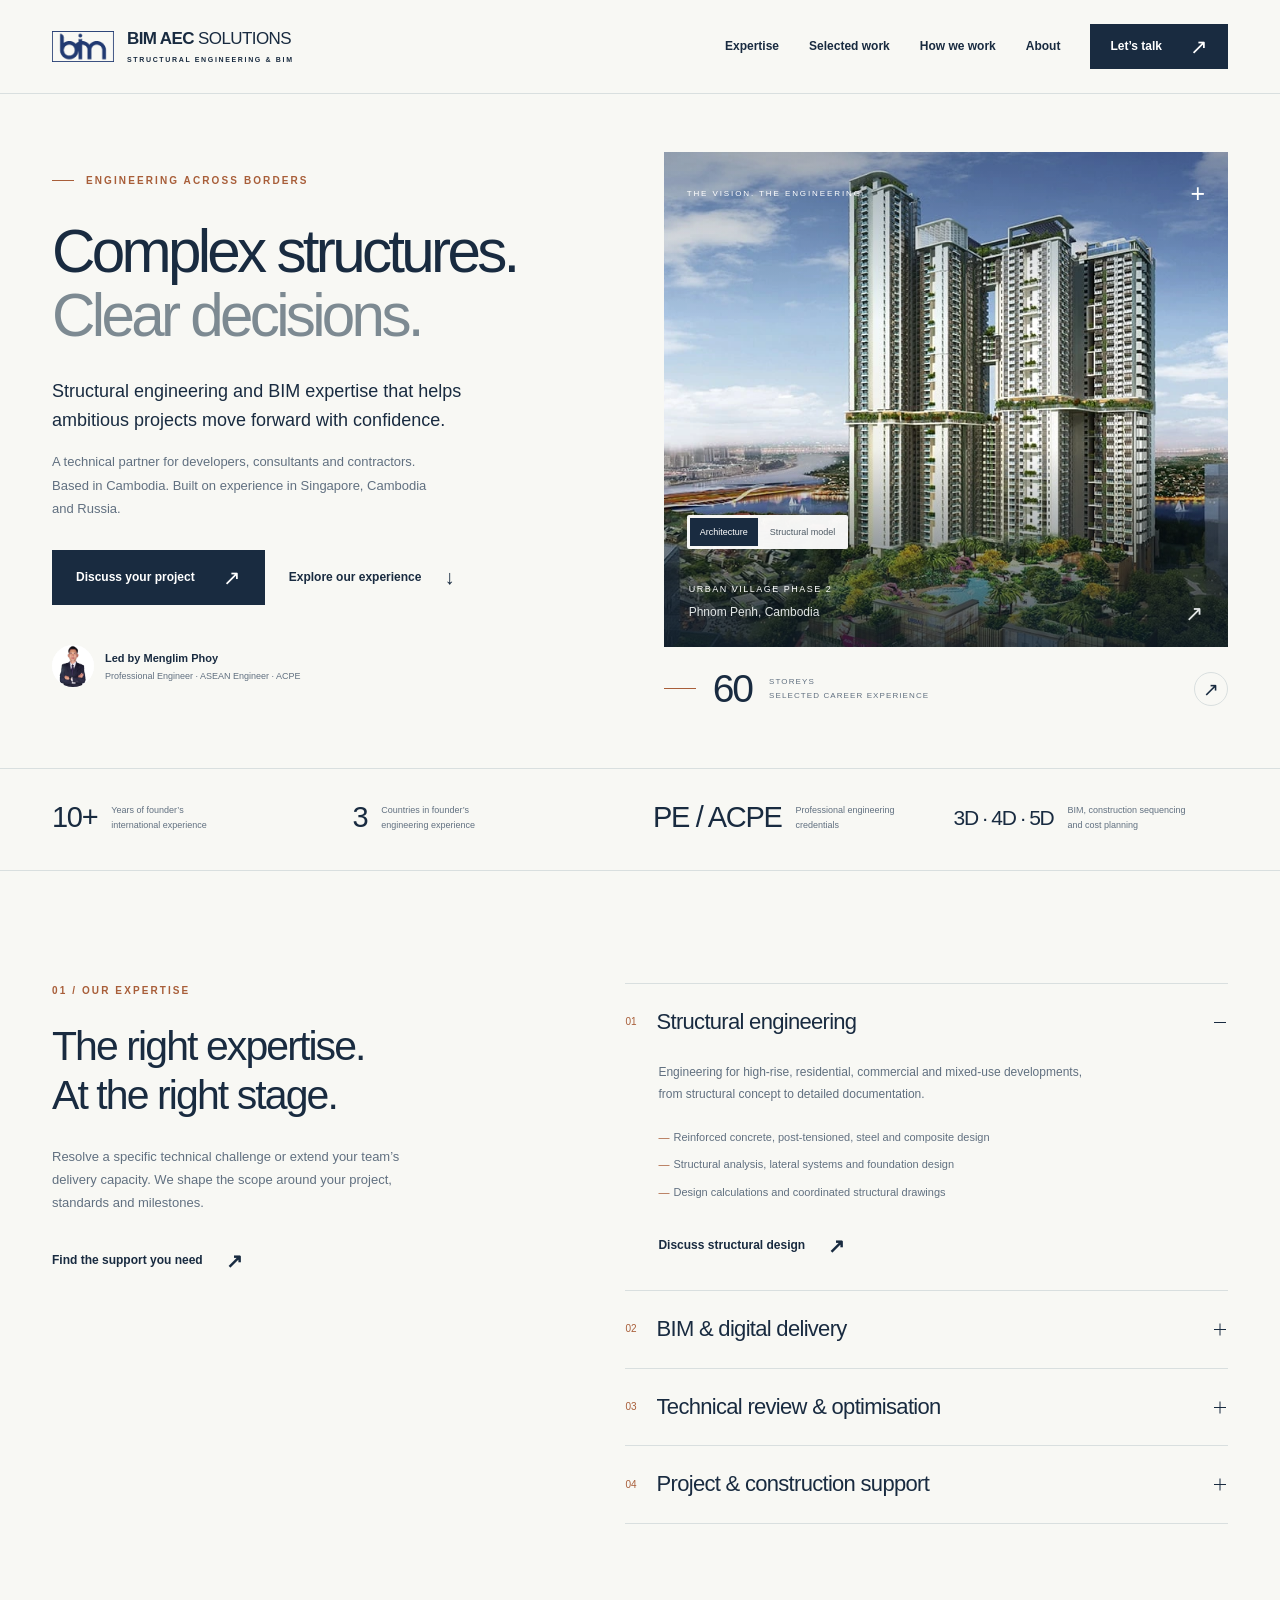
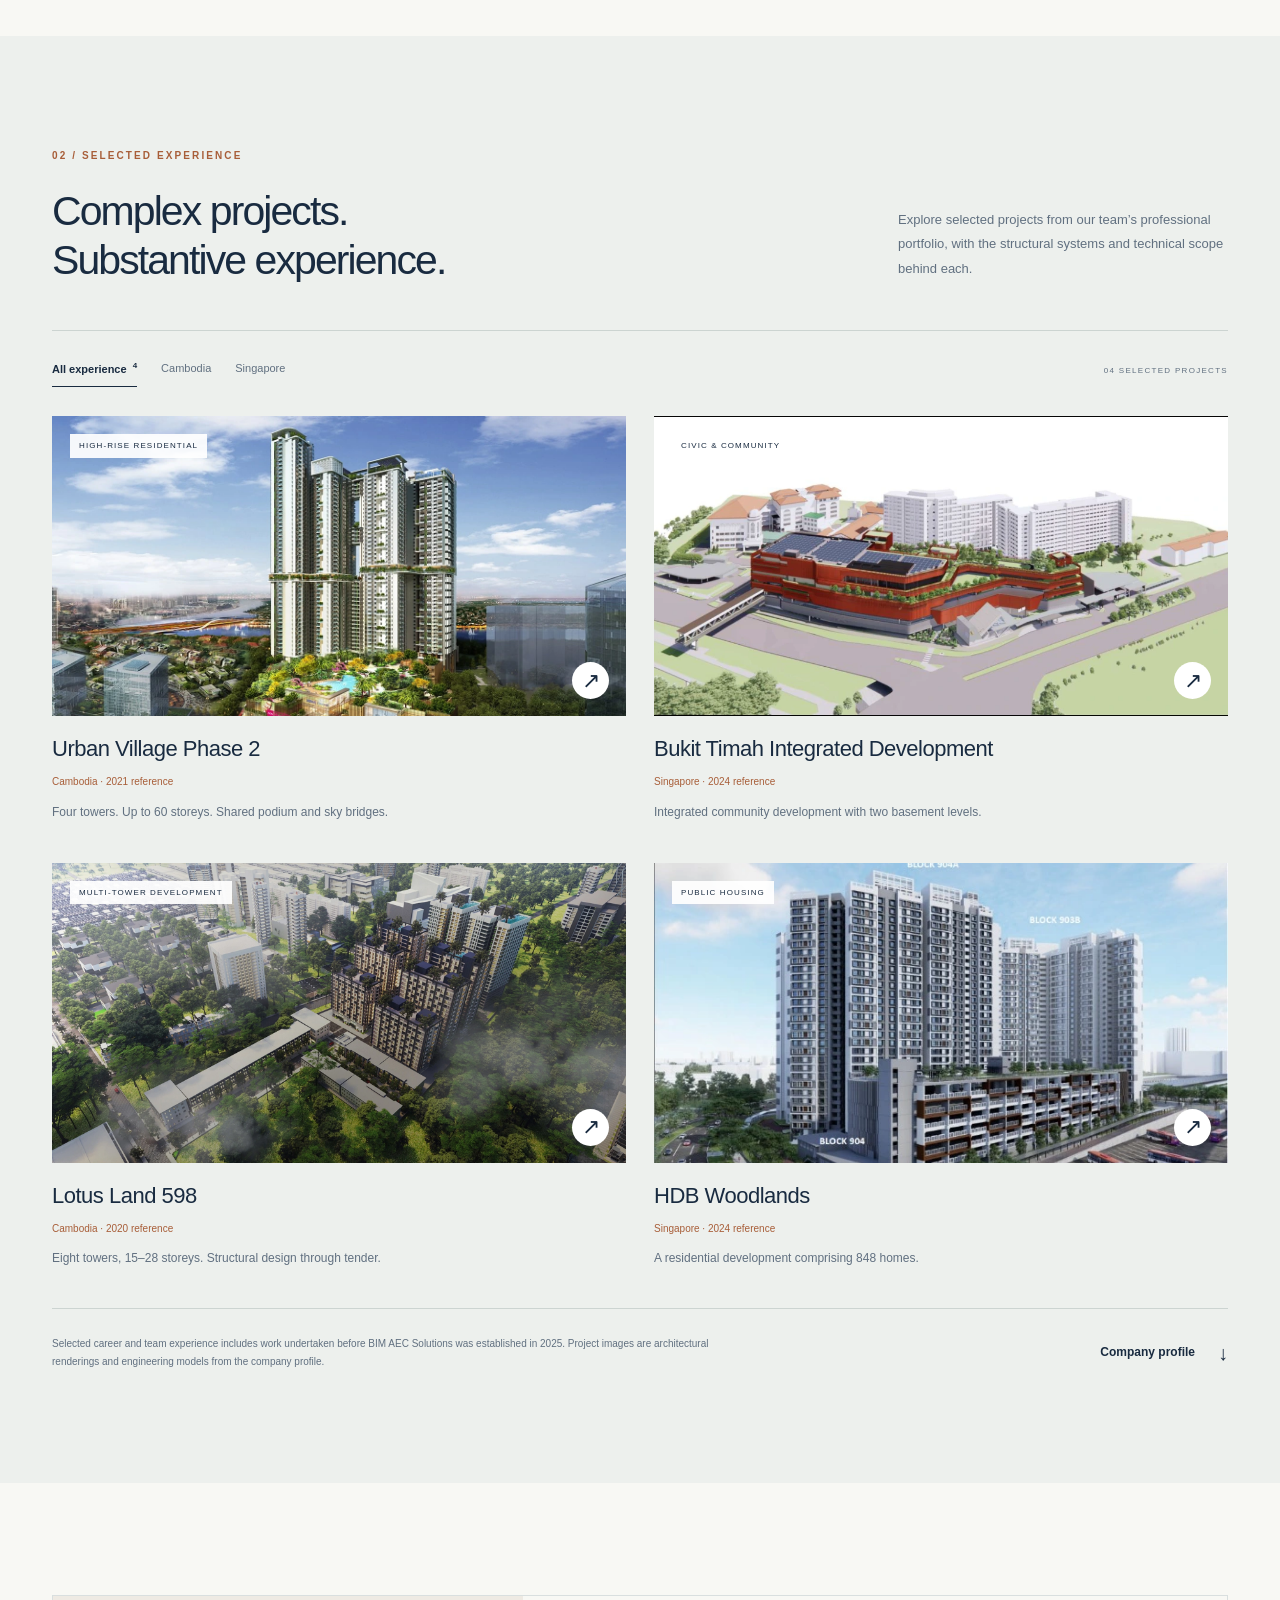
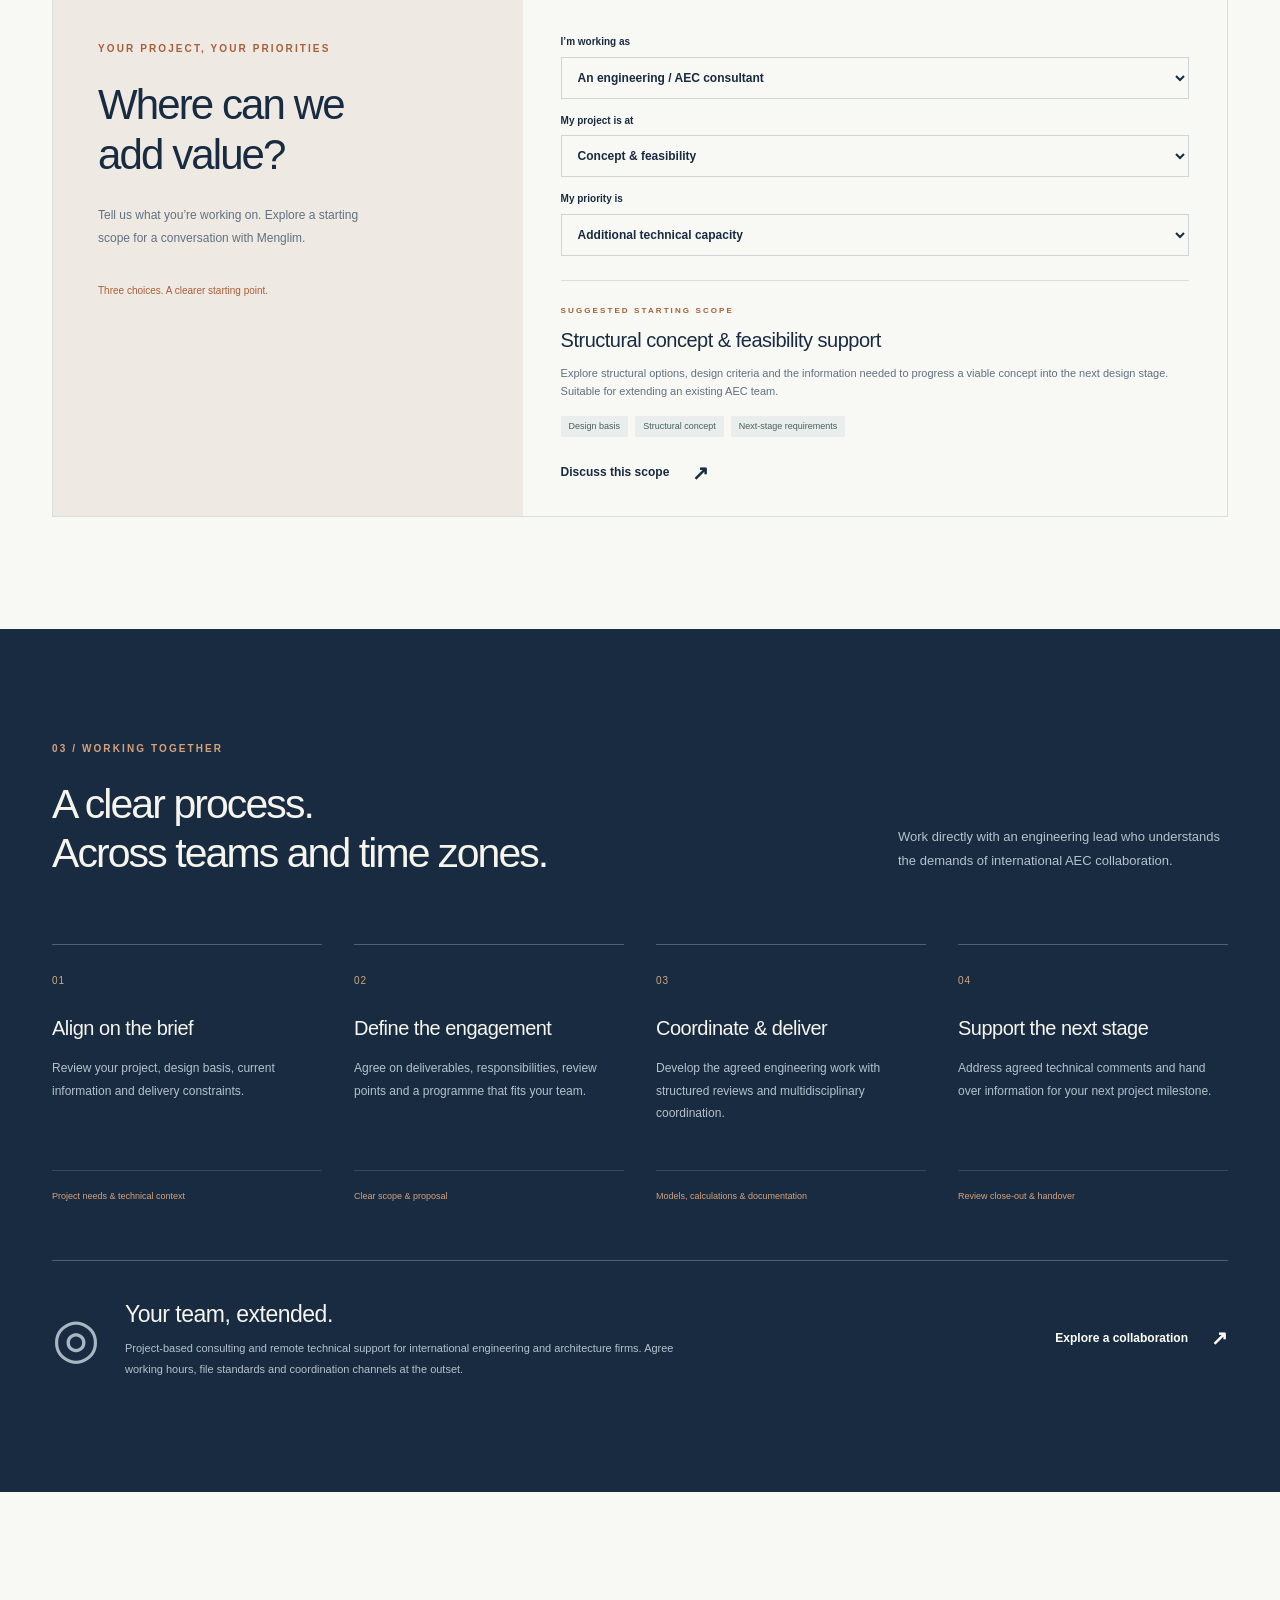
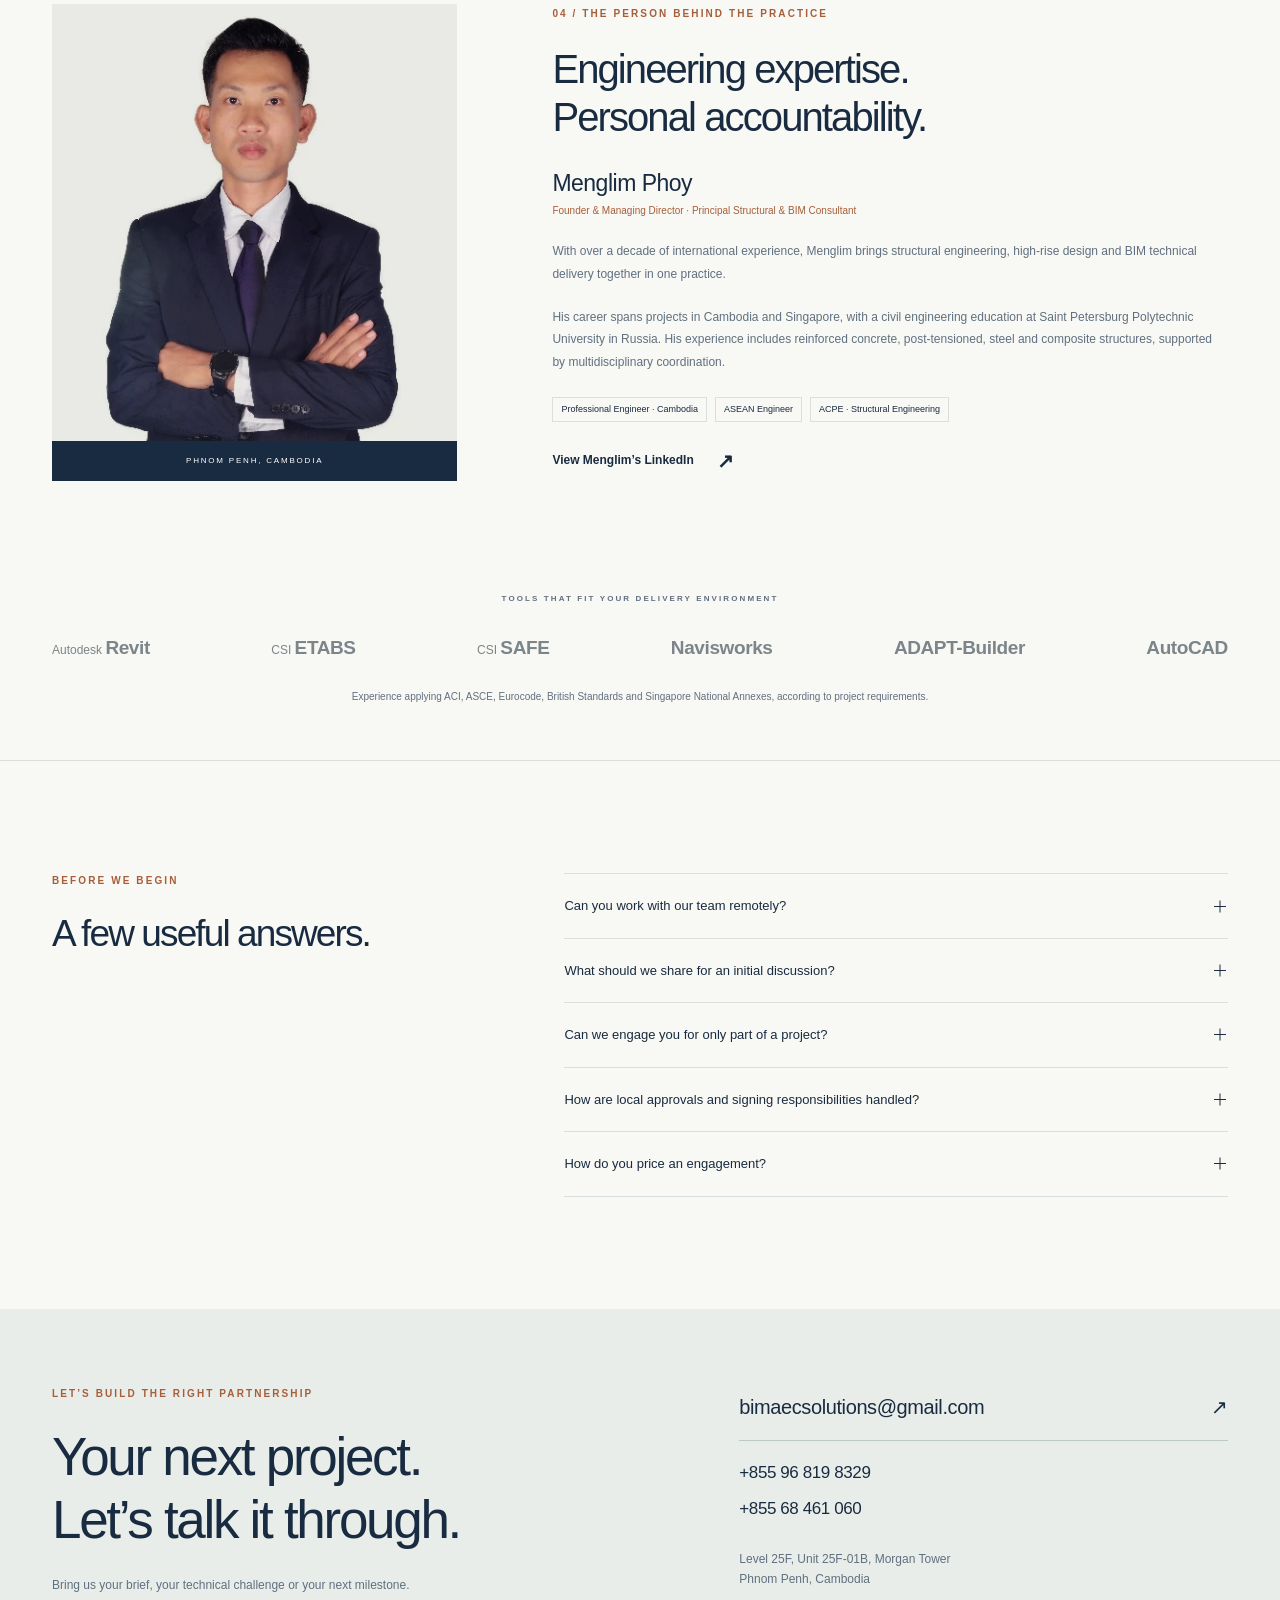
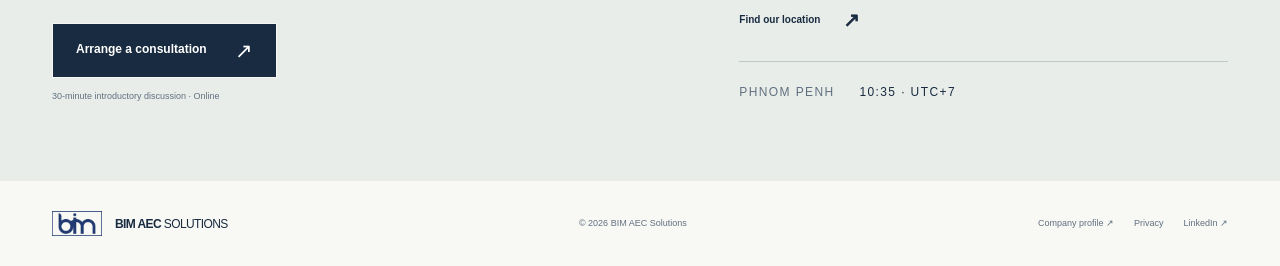
==== index.html @ 4603bad8 "Add files via upload" ====
<!doctype html>
<html lang="en">
<head>
<meta charset="utf-8"><meta name="viewport" content="width=device-width, initial-scale=1">
<title>BIM AEC Solutions | Structural Engineering & BIM Consulting</title>
<meta name="description" content="Structural engineering and BIM consulting led by Menglim Phoy. High-rise design, technical review and remote BIM delivery for developers, AEC consultants and contractors.">
<meta name="theme-color" content="#192b40">
<meta property="og:title" content="BIM AEC Solutions — Engineering confidence, across borders."><meta property="og:description" content="Structural engineering. BIM coordination. A technical partner for your next complex project."><meta property="og:type" content="website">
<meta property="og:image" content="https://bim-aec-solutions.alert-mink-3594.chatgpt.site/assets/urban-village.webp">
<link rel="icon" href="assets/original-logo.png"><link rel="stylesheet" href="styles.css">
<script src="config.js" defer></script><script src="app.js" defer></script>
</head>
<body>
<a class="skip" href="#main">Skip to content</a>
<header class="header">
<a class="brand" href="#" aria-label="BIM AEC Solutions home"><img src="assets/original-logo.png" alt="" width="62" height="31"><span>BIM AEC <b>SOLUTIONS</b><small>STRUCTURAL ENGINEERING & BIM</small></span></a>
<button class="menu-toggle" aria-expanded="false" aria-controls="navigation" aria-label="Open menu"><span></span><span></span></button>
<nav id="navigation" aria-label="Main navigation"><a href="#expertise">Expertise</a><a href="#projects">Selected work</a><a href="#approach">How we work</a><a href="#leadership">About</a><button class="button button-small" data-book>Let’s talk <span>↗</span></button></nav>
</header>
<main id="main">
<section class="hero wrap">
<div class="hero-copy"><p class="eyebrow"><span class="tiny-line"></span> ENGINEERING ACROSS BORDERS</p><h1>Complex structures.<br><em>Clear decisions.</em></h1><p class="hero-intro">Structural engineering and BIM expertise that helps ambitious projects move forward with confidence.</p><p class="hero-description">A technical partner for developers, consultants and contractors. Based in Cambodia. Built on experience in Singapore, Cambodia and Russia.</p><div class="hero-actions"><button class="button" data-book>Discuss your project <span>↗</span></button><a class="text-link" href="#projects">Explore our experience <span>↓</span></a></div><div class="hero-person"><img src="assets/menglim-phoy.webp" alt="Menglim Phoy" width="42" height="42"><div><strong>Led by Menglim Phoy</strong><span>Professional Engineer · ASEAN Engineer · ACPE</span></div></div></div>
<div class="hero-visual"><div class="hero-image-wrap"><img id="hero-image" src="assets/urban-village.webp" alt="Architectural rendering of Urban Village Phase 2 in Phnom Penh" width="1200" height="628" fetchpriority="high"><div class="visual-top"><span class="image-label">THE VISION. THE ENGINEERING.</span><span class="image-cross">+</span></div><div class="view-switch" role="group" aria-label="Explore project views"><button class="active" aria-pressed="true" data-view="architecture">Architecture</button><button aria-pressed="false" data-view="structure">Structural model</button></div><div class="image-caption"><span id="hero-caption">URBAN VILLAGE PHASE 2</span><p id="hero-subcaption">Phnom Penh, Cambodia <span>↗</span></p></div></div><div class="project-measure"><span class="measure-line"></span><strong>60</strong><span>STOREYS<br>SELECTED CAREER EXPERIENCE</span><button class="round-button" data-project="urban" aria-label="Explore Urban Village Phase 2">↗</button></div></div>
</section>
<section class="credentials wrap" aria-label="Experience and credentials"><div><strong>10+</strong><span>Years of founder’s<br>international experience</span></div><div><strong>3</strong><span>Countries in founder’s<br>engineering experience</span></div><div><strong>PE / ACPE</strong><span>Professional engineering<br>credentials</span></div><div><strong>3D · 4D · 5D</strong><span>BIM, construction sequencing<br>and cost planning</span></div></section>
<section class="section wrap expertise" id="expertise"><div class="section-intro"><p class="eyebrow">01 / OUR EXPERTISE</p><h2>The right expertise.<br>At the right stage.</h2><p>Resolve a specific technical challenge or extend your team’s delivery capacity. We shape the scope around your project, standards and milestones.</p><a class="text-link" href="#project-fit">Find the support you need <span>↗</span></a></div><div class="services"><details open><summary><span class="service-number">01</span><h3>Structural engineering</h3><span class="plus"></span></summary><div class="service-content"><p>Engineering for high-rise, residential, commercial and mixed-use developments, from structural concept to detailed documentation.</p><ul><li>Reinforced concrete, post-tensioned, steel and composite design</li><li>Structural analysis, lateral systems and foundation design</li><li>Design calculations and coordinated structural drawings</li></ul><button class="text-link" data-book data-service="Structural engineering">Discuss structural design <span>↗</span></button></div></details><details><summary><span class="service-number">02</span><h3>BIM & digital delivery</h3><span class="plus"></span></summary><div class="service-content"><p>Connect engineering decisions to coordinated models and usable project information.</p><ul><li>Revit modelling and construction documentation</li><li>Multidisciplinary coordination and clash detection</li><li>BIM management, 4D sequencing and 5D cost planning</li></ul><button class="text-link" data-book data-service="BIM & digital delivery">Discuss BIM delivery <span>↗</span></button></div></details><details><summary><span class="service-number">03</span><h3>Technical review & optimisation</h3><span class="plus"></span></summary><div class="service-content"><p>Bring an experienced engineering perspective to design decisions before they become site constraints.</p><ul><li>Structural design verification and technical review</li><li>Constructability assessment and value engineering</li><li>Design coordination and engineering documentation review</li></ul><button class="text-link" data-book data-service="Technical review">Discuss a design review <span>↗</span></button></div></details><details><summary><span class="service-number">04</span><h3>Project & construction support</h3><span class="plus"></span></summary><div class="service-content"><p>Maintain technical continuity as the project moves from design into procurement and construction.</p><ul><li>Technical supervision and method statement review</li><li>Assessment and inspection within an agreed scope</li><li>Cost estimation, budget planning and delivery schedules</li></ul><button class="text-link" data-book data-service="Project & construction support">Discuss project support <span>↗</span></button></div></details></div></section>
<section class="work-section" id="projects"><div class="wrap section"><div class="section-heading"><div><p class="eyebrow">02 / SELECTED EXPERIENCE</p><h2>Complex projects.<br>Substantive experience.</h2></div><p>Explore selected projects from our team’s professional portfolio, with the structural systems and technical scope behind each.</p></div><div class="project-toolbar"><div class="filters" role="group" aria-label="Filter project experience"><button class="active" data-filter="all" aria-pressed="true">All experience <sup>4</sup></button><button data-filter="Cambodia" aria-pressed="false">Cambodia</button><button data-filter="Singapore" aria-pressed="false">Singapore</button></div><span id="project-count" aria-live="polite">04 SELECTED PROJECTS</span></div><div class="project-grid">
<button class="project-card" data-country="Cambodia" data-project="urban"><div class="project-img"><img src="assets/urban-village.webp" alt="Urban Village towers linked by sky bridges" width="1200" height="628" loading="lazy"><span class="project-tag">HIGH-RISE RESIDENTIAL</span><span class="project-arrow">↗</span></div><div class="project-card-info"><h3>Urban Village Phase 2</h3><span>Cambodia · 2021 reference</span><p>Four towers. Up to 60 storeys. Shared podium and sky bridges.</p></div></button>
<button class="project-card" data-country="Singapore" data-project="bukit"><div class="project-img"><img src="assets/bukit-timah.webp" alt="Architectural model of Bukit Timah Integrated Development" width="1066" height="506" loading="lazy"><span class="project-tag">CIVIC & COMMUNITY</span><span class="project-arrow">↗</span></div><div class="project-card-info"><h3>Bukit Timah Integrated Development</h3><span>Singapore · 2024 reference</span><p>Integrated community development with two basement levels.</p></div></button>
<button class="project-card" data-country="Cambodia" data-project="lotus"><div class="project-img"><img src="assets/lotus-land.webp" alt="Aerial architectural rendering of Lotus Land 598" width="1800" height="992" loading="lazy"><span class="project-tag">MULTI-TOWER DEVELOPMENT</span><span class="project-arrow">↗</span></div><div class="project-card-info"><h3>Lotus Land 598</h3><span>Cambodia · 2020 reference</span><p>Eight towers, 15–28 storeys. Structural design through tender.</p></div></button>
<button class="project-card" data-country="Singapore" data-project="woodlands"><div class="project-img"><img src="assets/woodlands.webp" alt="Architectural rendering of the HDB Woodlands housing development" width="628" height="500" loading="lazy"><span class="project-tag">PUBLIC HOUSING</span><span class="project-arrow">↗</span></div><div class="project-card-info"><h3>HDB Woodlands</h3><span>Singapore · 2024 reference</span><p>A residential development comprising 848 homes.</p></div></button></div><div class="portfolio-footnote"><p>Selected career and team experience includes work undertaken before BIM AEC Solutions was established in 2025. Project images are architectural renderings and engineering models from the company profile.</p><a href="assets/bim-aec-company-profile.pdf" class="text-link" download>Company profile <span>↓</span></a></div></div></section>
<section id="project-fit" class="section wrap"><div class="fit-panel"><div class="fit-copy"><p class="eyebrow">YOUR PROJECT, YOUR PRIORITIES</p><h2>Where can we <br>add value?</h2><p>Tell us what you’re working on. Explore a starting scope for a conversation with Menglim.</p><span class="fit-note">Three choices. A clearer starting point.</span></div><div class="fit-form"><div class="fit-fields"><label>I’m working as<select id="fit-role"><option value="consultant">An engineering / AEC consultant</option value="developer">A developer / project owner</option><option value="contractor">A contractor</option></select></label><label>My project is at<select id="fit-stage"><option value="concept">Concept & feasibility</option><option value="design">Detailed design</option><option value="construction">Construction</option></select></label><label>My priority is<select id="fit-need"><option value="capacity">Additional technical capacity</option><option value="coordination">Better design coordination</option><option value="review">Independent technical review</option></select></label></div><div class="fit-result" aria-live="polite"><p class="eyebrow">SUGGESTED STARTING SCOPE</p><h3 id="fit-title">Structural design support</h3><p id="fit-text"></p><div id="fit-deliverables"></div><button class="text-link" id="discuss-fit">Discuss this scope <span>↗</span></button></div></div></div></section>
<section id="approach" class="approach-section"><div class="wrap section"><div class="section-heading"><div><p class="eyebrow">03 / WORKING TOGETHER</p><h2>A clear process.<br>Across teams and time zones.</h2></div><p>Work directly with an engineering lead who understands the demands of international AEC collaboration.</p></div><div class="process-grid"><article><span>01</span><h3>Align on the brief</h3><p>Review your project, design basis, current information and delivery constraints.</p><small>Project needs & technical context</small></article><article><span>02</span><h3>Define the engagement</h3><p>Agree on deliverables, responsibilities, review points and a programme that fits your team.</p><small>Clear scope & proposal</small></article><article><span>03</span><h3>Coordinate & deliver</h3><p>Develop the agreed engineering work with structured reviews and multidisciplinary coordination.</p><small>Models, calculations & documentation</small></article><article><span>04</span><h3>Support the next stage</h3><p>Address agreed technical comments and hand over information for your next project milestone.</p><small>Review close-out & handover</small></article></div><div class="international-note"><span class="globe-symbol" aria-hidden="true">◎</span><div><h3>Your team, extended.</h3><p>Project-based consulting and remote technical support for international engineering and architecture firms. Agree working hours, file standards and coordination channels at the outset.</p></div><button class="text-link" data-book>Explore a collaboration <span>↗</span></button></div></div></section>
<section id="leadership" class="section wrap leadership"><div class="portrait"><img src="assets/menglim-phoy.webp" alt="Menglim Phoy, Founder and Managing Director of BIM AEC Solutions" width="496" height="497" loading="lazy"><span>PHNOM PENH, CAMBODIA</span></div><div class="leadership-copy"><p class="eyebrow">04 / THE PERSON BEHIND THE PRACTICE</p><h2>Engineering expertise.<br>Personal accountability.</h2><h3>Menglim Phoy</h3><p class="role-title">Founder & Managing Director · Principal Structural & BIM Consultant</p><p>With over a decade of international experience, Menglim brings structural engineering, high-rise design and BIM technical delivery together in one practice.</p><p>His career spans projects in Cambodia and Singapore, with a civil engineering education at Saint Petersburg Polytechnic University in Russia. His experience includes reinforced concrete, post-tensioned, steel and composite structures, supported by multidisciplinary coordination.</p><div class="professional-credentials"><span>Professional Engineer · Cambodia</span><span>ASEAN Engineer</span><span>ACPE · Structural Engineering</span></div><a class="text-link" href="https://www.linkedin.com/in/pmenglim/" target="_blank" rel="noopener noreferrer">View Menglim’s LinkedIn <span>↗</span></a></div></section>
<section class="tools-strip wrap"><p class="eyebrow">TOOLS THAT FIT YOUR DELIVERY ENVIRONMENT</p><div><span>Autodesk <b>Revit</b></span><span>CSI <b>ETABS</b></span><span>CSI <b>SAFE</b></span><span><b>Navisworks</b></span><span><b>ADAPT-Builder</b></span><span><b>AutoCAD</b></span></div><p>Experience applying ACI, ASCE, Eurocode, British Standards and Singapore National Annexes, according to project requirements.</p></section>
<section class="section wrap faq-section"><div><p class="eyebrow">BEFORE WE BEGIN</p><h2>A few useful answers.</h2></div><div class="faq"><details><summary>Can you work with our team remotely?<span class="plus"></span></summary><p>Yes. Remote technical support and project-based engineering collaboration are part of Menglim’s service offering. We agree coordination hours, communication channels, file formats and review responsibilities for each engagement.</p></details><details><summary>What should we share for an initial discussion?<span class="plus"></span></summary><p>A short project description, location, current stage, required services and target milestones are a useful start. Existing drawings, models and design criteria can follow through an agreed channel. Please arrange confidentiality requirements before sharing sensitive files.</p></details><details><summary>Can we engage you for only part of a project?<span class="plus"></span></summary><p>Yes. The discussion can focus on a defined package such as structural analysis, BIM production, design coordination or a technical review. The proposal will set out the agreed scope and deliverables.</p></details><details><summary>How are local approvals and signing responsibilities handled?<span class="plus"></span></summary><p>Professional credentials and experience are described in the company profile. For each project, the engagement must identify the applicable jurisdiction, approving authorities, local engineer of record and any signing or submission responsibilities.</p></details><details><summary>How do you price an engagement?<span class="plus"></span></summary><p>A proposal follows a review of scope, available information, project complexity, deliverables and programme. Use the consultation form to outline your requirements so the first discussion can focus on fit.</p></details></div></section>
<section class="contact-section" id="contact"><div class="wrap contact-inner"><div><p class="eyebrow">LET’S BUILD THE RIGHT PARTNERSHIP</p><h2>Your next project.<br>Let’s talk it through.</h2><p>Bring us your brief, your technical challenge or your next milestone.</p><button class="button button-light" data-book>Arrange a consultation <span>↗</span></button><span class="contact-small">30-minute introductory discussion · Online</span></div><div class="contact-details"><a href="mailto:bimaecsolutions@gmail.com">bimaecsolutions@gmail.com <span>↗</span></a><a href="tel:+855968198329">+855 96 819 8329</a><a href="tel:+85568461060">+855 68 461 060</a><p>Level 25F, Unit 25F-01B, Morgan Tower<br>Phnom Penh, Cambodia</p><a class="text-link" href="https://www.google.com/maps/search/?api=1&query=Morgan+Tower+Phnom+Penh+Cambodia" target="_blank" rel="noopener noreferrer">Find our location <span>↗</span></a><p class="local-time">PHNOM PENH <span id="local-clock"></span></p></div></div></section>
</main>
<footer class="wrap footer"><a class="brand" href="#"><img src="assets/original-logo.png" alt="" width="50" height="25"><span>BIM AEC <b>SOLUTIONS</b></span></a><span>© <span id="year">2026</span> BIM AEC Solutions</span><div><a href="assets/bim-aec-company-profile.pdf" target="_blank" rel="noopener">Company profile ↗</a><button class="plain-button" id="privacy-open">Privacy</button><a href="https://www.linkedin.com/in/pmenglim/" target="_blank" rel="noopener noreferrer">LinkedIn ↗</a></div></footer>
<dialog id="project-dialog" class="project-dialog"><button class="dialog-close" aria-label="Close project details">×</button><div id="project-content"></div></dialog>
<dialog id="booking-dialog" class="booking-dialog" aria-label="Request a consultation"><button class="dialog-close" aria-label="Close consultation form">×</button><div class="booking-layout"><aside><p class="eyebrow">START A CONVERSATION</p><img src="assets/menglim-phoy.webp" alt="Menglim Phoy" width="72" height="72"><h2>Let’s explore <br>your project.</h2><p>Menglim Phoy<br><span>Principal Structural & BIM Consultant</span></p><ul><li>30-minute introductory discussion</li><li>Online meeting</li><li>Project scope and next steps</li></ul><p class="booking-note">Choose a preferred time. Menglim will confirm availability and meeting details by email.</p><a href="mailto:bimaecsolutions@gmail.com">Prefer email? Get in touch ↗</a></aside><div class="booking-main"><h3>Request a consultation</h3><p class="muted">Tell us a little about your project.</p><form id="consultation-form"><div class="form-row"><label>Your name<input name="name" autocomplete="name" required maxlength="100" placeholder="Full name"></label><label>Work email<input name="email" type="email" autocomplete="email" required maxlength="150" placeholder="you@company.com"></label></div><label>Company<input name="company" autocomplete="organization" required maxlength="150" placeholder="Company or organisation"></label><label>What would you like to discuss?<textarea name="brief" id="booking-brief" required maxlength="1200" rows="3" placeholder="Project location, stage, support needed and target timeline"></textarea></label><div class="form-row"><label>Preferred date<input name="date" id="meeting-date" type="date" required></label><label>Preferred time<input name="time" id="meeting-time" type="time" value="10:00" required></label></div><p class="time-zone" id="time-zone"></p><p class="cambodia-time" id="cambodia-time" aria-live="polite"></p><div class="booking-actions"><button class="button" type="submit">Prepare email request <span>↗</span></button><button type="button" id="google-calendar" class="calendar-button">Open Google Calendar draft ↗</button><button type="button" id="download-calendar" class="calendar-button">Download calendar draft (.ics) ↓</button></div><p class="form-disclosure">Email opens a draft in your email app for you to send. Calendar links create a tentative draft in your own calendar. Neither confirms a booking.</p><p id="form-status" role="status"></p></form></div></div></dialog>
<dialog id="privacy-dialog" class="privacy-dialog" aria-label="Privacy information"><button class="dialog-close" aria-label="Close privacy details">×</button><p class="eyebrow">PRIVACY</p><h2>Your enquiry</h2><p>This website’s consultation form prepares an email or calendar draft on your device. It does not submit your form details to a website database.</p><p>When you choose to send an email, your message is handled by your email provider and the recipient. Opening a Google Calendar draft sends the event information to Google. Company documents and external links open only when you select them.</p><p>The website does not set analytics or advertising cookies. The hosting provider may process standard technical logs. For questions, contact <a href="mailto:bimaecsolutions@gmail.com">bimaecsolutions@gmail.com</a>.</p></dialog>
<noscript><div class="noscript">To arrange a consultation, email <a href="mailto:bimaecsolutions@gmail.com">bimaecsolutions@gmail.com</a> or call +855 96 819 8329.</div></noscript>
</body></html>
---- styles.css ----
@font-face {
  font-family: 'DM Sans';
  font-style: normal;
  font-weight: 400;
  font-display: swap;
  src: url(assets/fonts/font-1.ttf) format('truetype');
}
@font-face {
  font-family: 'DM Sans';
  font-style: normal;
  font-weight: 500;
  font-display: swap;
  src: url(assets/fonts/font-2.ttf) format('truetype');
}
@font-face {
  font-family: 'DM Sans';
  font-style: normal;
  font-weight: 600;
  font-display: swap;
  src: url(assets/fonts/font-3.ttf) format('truetype');
}
@font-face {
  font-family: 'DM Sans';
  font-style: normal;
  font-weight: 700;
  font-display: swap;
  src: url(assets/fonts/font-4.ttf) format('truetype');
}
@font-face {
  font-family: 'Manrope';
  font-style: normal;
  font-weight: 400;
  font-display: swap;
  src: url(assets/fonts/font-5.ttf) format('truetype');
}
@font-face {
  font-family: 'Manrope';
  font-style: normal;
  font-weight: 500;
  font-display: swap;
  src: url(assets/fonts/font-6.ttf) format('truetype');
}
@font-face {
  font-family: 'Manrope';
  font-style: normal;
  font-weight: 600;
  font-display: swap;
  src: url(assets/fonts/font-7.ttf) format('truetype');
}
@font-face {
  font-family: 'Manrope';
  font-style: normal;
  font-weight: 700;
  font-display: swap;
  src: url(assets/fonts/font-8.ttf) format('truetype');
}
@font-face {
  font-family: 'Manrope';
  font-style: normal;
  font-weight: 800;
  font-display: swap;
  src: url(assets/fonts/font-9.ttf) format('truetype');
}
:root{--ink:#192b40;--muted:#617080;--paper:#f8f8f4;--line:#d9dfdf;--accent:#a85e39;--white:#fff;--blue:#233f67;--font:'DM Sans',Arial,sans-serif;--display:'Manrope',Arial,sans-serif}*{box-sizing:border-box}html{scroll-behavior:smooth;scroll-padding-top:100px}body{margin:0;color:var(--ink);background:var(--paper);font-family:var(--font);font-size:15px;line-height:1.65}button,input,select,textarea{font:inherit}a{color:inherit;text-decoration:none}button{cursor:pointer}button,a,input,select,textarea,summary{-webkit-tap-highlight-color:transparent}button:focus-visible,a:focus-visible,summary:focus-visible{outline:3px solid #b6754f;outline-offset:5px}input:focus,textarea:focus,select:focus{outline:2px solid var(--blue);outline-offset:2px}img{display:block;max-width:100%;object-fit:cover}h1,h2,h3,p{margin:0}h1,h2,h3{font-family:var(--display);font-weight:500}h2{font-size:clamp(32px,3.2vw,47px);line-height:1.2;letter-spacing:-1.9px}h3{font-size:22px;line-height:1.4;letter-spacing:-.5px}p{color:var(--muted)}.wrap{max-width:1352px;margin:auto;padding-left:52px;padding-right:52px}.section{padding-top:112px;padding-bottom:112px}.eyebrow{font-size:10px;letter-spacing:2.1px;font-weight:650;color:var(--accent);margin-bottom:24px;line-height:1.5}.header{height:94px;max-width:1440px;padding:0 52px;margin:auto;display:flex;align-items:center;justify-content:space-between;border-bottom:1px solid var(--line);position:relative;z-index:20;background:var(--paper)}.brand{display:flex;align-items:center;gap:13px;line-height:1.2;white-space:nowrap}.brand img{object-fit:contain}.brand>span{font-family:var(--display);font-size:17px;font-weight:800;letter-spacing:-.6px}.brand b{font-weight:500}.brand small{display:block;font-family:var(--font);font-size:7px;letter-spacing:1.65px;font-weight:600;margin-top:7px}.header nav{display:flex;align-items:center;gap:30px;font-size:12px;font-weight:550}.header nav>a{position:relative}.header nav>a:after{content:'';position:absolute;left:0;bottom:-6px;width:0;height:1px;background:var(--accent);transition:width .2s}.header nav>a:hover:after{width:100%}.button{display:inline-flex;justify-content:space-between;align-items:center;gap:28px;border:1px solid var(--ink);background:var(--ink);color:white;padding:16px 23px;font-size:12px;font-weight:550;min-height:53px;transition:background .2s,transform .2s}.button:hover{background:#2d4a69;transform:translateY(-2px)}.button span{font-size:21px;font-weight:400;line-height:1}.button-small{padding:11px 19px;min-height:43px}.button-light{background:#f7f6f0;color:var(--ink);border-color:#f7f6f0}.button-light:hover{background:#e3e9e7}.text-link{display:inline-flex;align-items:center;gap:23px;font-size:12px;font-weight:600;background:none;border:0;padding:0;color:var(--ink);text-align:left}.text-link span{font-size:20px;transition:transform .2s}.text-link:hover span{transform:translate(3px,-2px)}.text-link:hover{text-decoration:underline;text-underline-offset:5px}.hero{display:grid;grid-template-columns:1.02fr 1fr;gap:36px;padding-top:58px;padding-bottom:60px}.hero-copy{padding:21px 0}.hero .eyebrow{display:flex;align-items:center;gap:12px;margin-bottom:32px}.tiny-line{height:1px;width:22px;background:var(--accent)}h1{font-size:clamp(47px,4.7vw,69px);line-height:1.07;letter-spacing:-3.7px;font-weight:500}h1 em{font-style:normal;color:#7d8a92}.hero-intro{margin-top:28px;font-size:18px;line-height:1.6;max-width:410px;color:var(--ink)}.hero-description{font-size:13px;line-height:1.8;margin-top:16px;max-width:390px}.hero-actions{display:flex;gap:24px;align-items:center;margin-top:30px}.hero-person{display:flex;gap:11px;align-items:center;margin-top:40px}.hero-person img{border-radius:50%;object-position:50% 20%;background:#fff}.hero-person strong{font-size:11px;display:block;font-weight:650}.hero-person span{font-size:9px;color:var(--muted);display:block;margin-top:2px}.hero-visual{position:relative;display:flex;flex-direction:column}.hero-image-wrap{position:relative;overflow:hidden;flex:1;min-height:475px;background:#dce3e5}.hero-image-wrap>img{width:100%;height:100%;position:absolute;object-position:46% 50%;transition:opacity .3s}.hero-image-wrap:after{content:'';position:absolute;inset:0;background:linear-gradient(180deg,rgba(15,31,46,.32),transparent 34%,transparent 60%,rgba(11,25,38,.8));pointer-events:none}.hero-image-wrap.model-mode{background:#eaf0f0}.hero-image-wrap.model-mode>img{object-fit:contain;padding:65px 40px 100px}.hero-image-wrap.model-mode:after{background:linear-gradient(transparent 60%,rgba(11,25,38,.8))}.visual-top{position:absolute;top:21px;left:23px;right:23px;z-index:2;color:white;display:flex;justify-content:space-between;align-items:center}.image-label{font-size:8px;letter-spacing:1.9px;font-weight:500}.image-cross{font-size:25px;font-weight:300}.model-mode .visual-top{color:var(--ink)}.view-switch{position:absolute;z-index:3;left:23px;bottom:98px;display:flex;padding:3px;background:rgba(255,255,255,.95);border-radius:2px;gap:2px}.view-switch button{border:0;background:none;font-size:9px;padding:7px 10px;color:#4e5b65}.view-switch button.active{color:white;background:var(--ink)}.image-caption{position:absolute;bottom:22px;left:25px;right:25px;z-index:2;color:white}.image-caption>span{font-size:9px;letter-spacing:1.5px}.image-caption p{display:flex;justify-content:space-between;color:#e1e5e5;font-size:12px;margin-top:4px}.image-caption p span{font-size:22px;line-height:1}.project-measure{display:flex;align-items:center;gap:17px;padding-top:22px}.measure-line{width:32px;height:1px;background:var(--accent)}.project-measure strong{font-family:var(--display);font-size:39px;font-weight:450;letter-spacing:-2px;line-height:1}.project-measure>span:not(.measure-line){font-size:8px;line-height:1.8;letter-spacing:1.1px;color:var(--muted)}.round-button{width:34px;height:34px;border:1px solid var(--line);border-radius:50%;background:transparent;color:var(--ink);margin-left:auto;font-size:19px}.round-button:hover{background:var(--ink);color:#fff}.credentials{display:grid;grid-template-columns:repeat(4,1fr);padding-top:25px;padding-bottom:28px;border-top:1px solid var(--line);border-bottom:1px solid var(--line);gap:26px}.credentials>div{display:flex;align-items:center;gap:14px}.credentials strong{font-family:var(--display);font-weight:500;font-size:29px;letter-spacing:-1.3px;white-space:nowrap}.credentials>div:last-child strong{font-size:21px}.credentials span{font-size:9px;color:var(--muted);line-height:1.7}.expertise{display:grid;grid-template-columns:.88fr 1.12fr;gap:100px}.section-intro>p:not(.eyebrow){max-width:355px;font-size:13px;margin-top:24px;line-height:1.8}.section-intro .text-link{margin-top:30px}.services{border-top:1px solid var(--line)}details{border-bottom:1px solid var(--line)}summary{list-style:none;cursor:pointer;display:flex;gap:20px;align-items:center;padding:23px 0}summary::-webkit-details-marker{display:none}.service-number{font-size:10px;color:var(--accent);align-self:center}.services summary h3{font-size:22px;letter-spacing:-.7px}.plus{position:relative;width:15px;height:15px;flex-shrink:0;margin-left:auto}.plus:before,.plus:after{content:'';position:absolute;background:var(--ink);top:7px;left:1px;width:12px;height:1px;transition:transform .2s}.plus:after{transform:rotate(90deg)}details[open] .plus:after{transform:rotate(0)}.service-content{padding:0 0 27px 33px}.service-content p{font-size:12px;line-height:1.85;max-width:440px}.service-content ul{list-style:none;margin:18px 0 23px;padding:0;color:var(--muted);font-size:11px;line-height:1.8}.service-content li{padding:4px 0 4px 15px;position:relative}.service-content li:before{content:'—';position:absolute;left:0;color:var(--accent)}.work-section{background:#edf0ed}.section-heading{display:flex;justify-content:space-between;gap:60px;align-items:end;margin-bottom:44px}.section-heading>p{max-width:330px;font-size:13px;line-height:1.9;padding-bottom:4px}.project-toolbar{display:flex;justify-content:space-between;align-items:center;border-top:1px solid #ccd4d1;margin-bottom:29px;padding-top:24px}.filters{display:flex;gap:24px}.filters button{font-size:11px;padding:4px 0 9px;border:0;border-bottom:1px solid transparent;background:none;color:var(--muted)}.filters button.active{color:var(--ink);border-color:var(--ink);font-weight:650}.filters sup{font-size:8px;margin-left:3px}.project-toolbar>span{font-size:8px;letter-spacing:1.3px;color:var(--muted)}.project-grid{display:grid;grid-template-columns:1fr 1fr;gap:40px 28px}.project-card{padding:0;border:0;background:none;color:var(--ink);text-align:left;width:100%}.project-img{position:relative;overflow:hidden;background:#dce2df;height:300px}.project-img>img{width:100%;height:100%;transition:transform .65s}.project-card:hover .project-img>img{transform:scale(1.035)}.project-tag{position:absolute;left:18px;top:18px;padding:5px 9px;background:rgba(255,255,255,.93);font-size:8px;letter-spacing:1.1px}.project-arrow{position:absolute;right:17px;bottom:17px;border-radius:50%;height:37px;width:37px;background:#fff;color:var(--ink);display:grid;place-items:center;font-size:22px;transition:background .2s,color .2s}.project-card:hover .project-arrow{background:var(--ink);color:white}.project-card-info{margin-top:18px}.project-card h3{font-size:22px;margin-bottom:3px}.project-card-info>span{font-size:10px;color:var(--accent)}.project-card p{font-size:12px;margin-top:10px}.project-card[hidden]{display:none}.portfolio-footnote{display:flex;justify-content:space-between;gap:50px;align-items:center;border-top:1px solid #ccd4d1;padding-top:26px;margin-top:39px}.portfolio-footnote>p{font-size:10px;max-width:690px;line-height:1.8}.portfolio-footnote .text-link{flex-shrink:0}.fit-panel{display:grid;grid-template-columns:.8fr 1.2fr;border:1px solid var(--line)}.fit-copy{padding:45px;background:#eeeae3;position:relative}.fit-copy h2{font-size:42px}.fit-copy>p:not(.eyebrow){font-size:12px;line-height:1.9;max-width:280px;margin-top:23px}.fit-note{display:block;margin-top:34px;font-size:10px;color:var(--accent)}.fit-form{padding:38px 38px 26px}.fit-fields{display:grid;grid-template-columns:1fr;gap:14px}label{display:block;font-size:10px;font-weight:600;color:var(--ink)}select,input,textarea{display:block;width:100%;margin-top:6px;padding:11px 12px;border:1px solid #cdd5d7;border-radius:0;background:var(--paper);color:var(--ink);font-size:12px;min-height:42px}select{appearance:auto}textarea{resize:vertical}.fit-result{border-top:1px solid var(--line);padding-top:24px;margin-top:24px}.fit-result .eyebrow{font-size:8px;margin-bottom:9px}.fit-result h3{font-size:20px}.fit-result>p:not(.eyebrow){font-size:11px;margin-top:10px;line-height:1.7}.fit-result ul{display:flex;flex-wrap:wrap;gap:7px;margin:15px 0 20px;padding:0;list-style:none}.fit-result li{background:#e9eeec;padding:3px 8px;font-size:9px;color:#46605c}.approach-section{background:var(--ink);color:#f5f5ee}.approach-section .eyebrow{color:#d5a27c}.approach-section .section-heading>p{color:#b5c2cc}.process-grid{display:grid;grid-template-columns:repeat(4,1fr);gap:32px;margin-top:66px}.process-grid article{border-top:1px solid #526071;padding-top:22px}.process-grid article>span{font-size:10px;color:#cea681;letter-spacing:1px}.process-grid h3{font-size:20px;margin-top:22px}.process-grid p{font-size:12px;color:#b5c2cc;line-height:1.9;margin-top:15px;min-height:92px}.process-grid small{display:block;font-size:9px;color:#d5a27c;border-top:1px solid #35485b;padding-top:18px;margin-top:21px}.international-note{display:flex;align-items:center;gap:25px;padding-top:37px;margin-top:56px;border-top:1px solid #526071}.globe-symbol{font-size:55px;line-height:1;color:#a8b7c4}.international-note h3{font-size:23px}.international-note p{color:#b5c2cc;font-size:11px;line-height:1.9;max-width:560px;margin-top:8px}.international-note .text-link{color:#fff;margin-left:auto;flex-shrink:0}.leadership{display:grid;grid-template-columns:.75fr 1.25fr;gap:95px;align-items:center}.portrait{position:relative;background:#e9eae5;aspect-ratio:.85;overflow:hidden}.portrait>img{width:100%;height:100%;object-fit:cover;object-position:50% 50%;mix-blend-mode:multiply}.portrait>span{position:absolute;bottom:0;left:0;right:0;background:var(--ink);color:#fff;letter-spacing:1.8px;text-align:center;font-size:8px;padding:13px}.leadership h2{font-size:40px}.leadership h3{font-size:23px;margin-top:26px}.role-title{font-size:10px;color:var(--accent);margin-top:4px}.leadership-copy>p:not(.eyebrow):not(.role-title){font-size:12px;line-height:1.9;margin-top:20px}.professional-credentials{display:flex;flex-wrap:wrap;gap:8px;margin:23px 0}.professional-credentials span{font-size:9px;border:1px solid var(--line);padding:4px 8px}.tools-strip{padding-bottom:55px;border-bottom:1px solid var(--line)}.tools-strip .eyebrow{font-size:8px;text-align:center;color:var(--muted);margin-bottom:27px}.tools-strip>div{display:flex;gap:25px;justify-content:space-between;align-items:center;color:#7b858a}.tools-strip>div span{font-size:12px}.tools-strip>div b{font-size:19px;font-family:var(--display);font-weight:650;letter-spacing:-.4px}.tools-strip>p:last-child{font-size:10px;text-align:center;margin-top:26px}.faq-section{display:grid;grid-template-columns:.8fr 1.2fr;gap:70px}.faq-section h2{font-size:37px}.faq{border-top:1px solid var(--line)}.faq summary{font-size:13px;font-weight:500;padding:21px 0}.faq p{font-size:12px;line-height:1.9;padding:0 28px 24px 0}.contact-section{background:#e8ede9}.contact-inner{display:grid;grid-template-columns:1.1fr .9fr;gap:90px;padding-top:77px;padding-bottom:78px}.contact-inner h2{font-size:53px;letter-spacing:-2.3px}.contact-inner>div>p:not(.eyebrow){font-size:12px;margin-top:24px}.contact-inner .button{margin-top:27px;background:var(--ink);color:white}.contact-small{font-size:9px;color:var(--muted);display:block;margin-top:11px}.contact-details{align-self:center}.contact-details>a:not(.text-link){display:block;font-size:17px;line-height:2.1;letter-spacing:-.4px}.contact-details>a:first-child{display:flex;justify-content:space-between;border-bottom:1px solid #bdc9c5;padding-bottom:12px;margin-bottom:14px;font-size:20px}.contact-details>.text-link{margin-top:14px;font-size:10px}.contact-details p.local-time{font-size:9px;border-top:1px solid #bdc9c5;padding-top:21px;margin-top:25px;letter-spacing:1.4px}.local-time span{margin-left:20px;color:var(--ink)}.footer{display:flex;align-items:center;justify-content:space-between;gap:20px;padding-top:30px;padding-bottom:30px}.footer .brand>span{font-size:12px}.footer>span{font-size:9px;color:var(--muted)}.footer>div{display:flex;gap:20px;font-size:9px;color:var(--muted)}.plain-button{padding:0;border:0;background:none;color:inherit;font:inherit}.menu-toggle{display:none}.skip{position:fixed;left:20px;top:-60px;z-index:100;background:var(--ink);color:#fff;padding:10px}.skip:focus{top:10px}.noscript{padding:20px;text-align:center}dialog{color:var(--ink);border:0;padding:0;max-height:90dvh;max-width:calc(100vw - 36px);background:var(--paper);box-shadow:0 25px 100px #0003;overscroll-behavior:contain}dialog::backdrop{background:rgba(13,27,40,.72);backdrop-filter:blur(5px)}body.modal-open{overflow:hidden}.dialog-close{position:absolute;right:16px;top:14px;border:1px solid #d7dfdf;background:#fffffff2;color:var(--ink);border-radius:50%;width:34px;height:34px;font-size:23px;z-index:5;line-height:1}.booking-dialog{width:900px}.booking-layout{display:grid;grid-template-columns:.8fr 1.2fr}.booking-layout aside{background:var(--ink);color:white;padding:40px 32px}.booking-layout aside .eyebrow{font-size:8px;color:#d5a27c}.booking-layout aside>img{border-radius:50%;margin:25px 0;object-position:center 20%}.booking-layout h2{font-size:34px;letter-spacing:-1px}.booking-layout aside>p:not(.eyebrow){font-size:12px;color:#e1e7ec;margin-top:22px}.booking-layout aside>p>span{font-size:10px;color:#b5c2cc}.booking-layout aside ul{padding:22px 0 22px 16px;margin:0;font-size:11px;line-height:2.2;color:#b5c2cc}.booking-layout aside p.booking-note{font-size:11px;line-height:1.8;border-top:1px solid #4a5d6d;padding-top:20px}.booking-layout aside>a{font-size:10px;display:block;margin-top:23px;text-decoration:underline;text-underline-offset:4px}.booking-main{padding:42px 32px 28px}.booking-main h3{font-size:23px}.muted{font-size:12px;margin:5px 0 23px}.form-row{display:grid;grid-template-columns:1fr 1fr;gap:12px}.booking-main label{margin-bottom:14px}.booking-main input,.booking-main textarea{font-size:11px;background:white;padding:10px;min-width:0}.time-zone,.cambodia-time{font-size:9px;line-height:1.6}.cambodia-time{color:var(--accent);margin-top:4px}.booking-actions{display:flex;flex-direction:column;gap:10px;margin-top:22px}.booking-actions .button{width:100%;font-size:11px}.calendar-button{background:none;border:1px solid var(--line);padding:8px;color:var(--ink);font-size:10px;min-height:36px}.calendar-button:hover{background:#e9eeec}.form-disclosure{font-size:9px;margin-top:15px;line-height:1.7}#form-status{font-size:11px;color:#396155;margin-top:10px}.project-dialog{width:900px}.case-hero{width:100%;height:290px;object-fit:cover}.case-body{padding:35px 40px 40px}.case-body h2{font-size:35px;margin-bottom:15px}.case-body .eyebrow{margin-bottom:13px}.case-body>p{font-size:13px;line-height:1.9}.case-facts{display:grid;grid-template-columns:repeat(3,1fr);gap:20px;padding:22px 0;border-block:1px solid var(--line);margin:25px 0}.case-facts strong{display:block;font-size:17px}.case-facts span{font-size:10px;color:var(--muted)}.case-body h3{font-size:20px}.case-body ul{font-size:12px;line-height:1.9;color:var(--muted);padding-left:20px}.case-body .case-note{font-size:10px;margin:22px 0}.case-actions{display:flex;align-items:center;gap:30px}.privacy-dialog{width:600px;padding:45px}.privacy-dialog p{font-size:13px;margin-top:20px;line-height:1.9}.privacy-dialog .eyebrow{margin-top:0}.privacy-dialog a{text-decoration:underline}::selection{background:#d5a27c;color:var(--ink)}
@media(min-width:1500px){.hero{padding-top:70px}.hero-image-wrap{min-height:540px}h1{font-size:72px}}
@media(max-width:1100px){.wrap{padding-left:35px;padding-right:35px}.header{padding:0 35px}.header nav{gap:20px}.hero{gap:25px}.hero-actions{gap:17px}.hero-actions .text-link{font-size:10px;gap:10px}.hero-actions .button{padding:15px 17px;gap:20px}.hero-person span{font-size:8px}h1{font-size:56px;letter-spacing:-3px}.expertise{gap:55px}.credentials{gap:20px}.credentials>div{gap:10px}.credentials strong{font-size:25px}.credentials span{font-size:8px}.leadership{gap:55px}.project-img{height:250px}.process-grid{gap:25px}.fit-copy{padding:35px}.fit-form{padding:30px}.tools-strip>div{flex-wrap:wrap;justify-content:center}.contact-inner{gap:55px}.footer .brand>span{font-size:10px}}
@media(max-width:850px){.header{height:80px}.header nav{gap:16px}.header nav>a{font-size:10px}.brand>span{font-size:13px}.brand small{font-size:6px}.brand img{width:50px;height:25px}.hero{gap:24px;padding-top:35px}.hero-copy{padding:10px 0}h1{font-size:43px;letter-spacing:-2.3px}.hero .eyebrow{font-size:8px;letter-spacing:1.2px;margin-bottom:25px}.hero-intro{font-size:15px;margin-top:20px}.hero-description{font-size:11px}.hero-actions{align-items:start;flex-direction:column;gap:15px;margin-top:23px}.hero-person{margin-top:25px}.hero-person span{max-width:220px}.hero-image-wrap{min-height:440px}.hero-person img{width:34px;height:34px}.hero-person strong{font-size:10px}.credentials{grid-template-columns:1fr 1fr;gap:23px}.credentials>div{gap:20px}.credentials strong{font-size:29px;min-width:110px}.credentials span{font-size:9px}.section{padding-top:75px;padding-bottom:75px}.expertise{gap:40px;grid-template-columns:.8fr 1.2fr}.services summary h3{font-size:18px}.section-intro h2{font-size:33px}.section-heading{gap:40px}.section-heading>p{max-width:265px;font-size:11px}.project-img{height:220px}.project-card h3{font-size:19px}.fit-panel{grid-template-columns:.8fr 1.2fr}.fit-copy{padding:30px}.fit-copy h2{font-size:34px}.fit-form{padding:25px}.process-grid{grid-template-columns:1fr 1fr;gap:35px}.process-grid p{min-height:0}.international-note{flex-wrap:wrap}.international-note .text-link{margin-left:77px}.leadership{gap:40px}.leadership h2{font-size:32px}.portrait{aspect-ratio:.7}.leadership-copy>p:not(.eyebrow):not(.role-title){font-size:11px}.faq-section{gap:40px;grid-template-columns:.8fr 1.2fr}.faq-section h2{font-size:30px}.contact-inner h2{font-size:40px}.contact-details>a:first-child{font-size:16px}.contact-details>a:not(.text-link){font-size:14px}.footer{flex-wrap:wrap}.footer>div{margin-left:auto}}
@media(max-width:650px){.wrap{padding-left:24px;padding-right:24px}.header{height:76px;padding:0 24px}.brand>span{font-size:14px}.brand small{font-size:6px}.menu-toggle{display:flex;flex-direction:column;gap:6px;border:0;background:none;padding:12px}.menu-toggle span{width:22px;height:1px;background:var(--ink)}.header nav{display:none;position:absolute;top:75px;left:0;right:0;padding:25px;background:var(--paper);border-bottom:1px solid var(--line);box-shadow:0 12px 20px #192b4014;align-items:stretch}.header nav.open{display:flex;flex-direction:column;gap:20px}.header nav>a{font-size:14px}.header nav .button{max-width:180px}.hero{grid-template-columns:1fr;padding-top:29px;padding-bottom:32px;gap:30px}.hero-copy{padding:0}.hero .eyebrow{font-size:8px;margin-bottom:23px;letter-spacing:1.4px}h1{font-size:clamp(41px,10.7vw,62px);letter-spacing:-2.5px;line-height:1.1}.hero-intro{font-size:17px;max-width:400px;margin-top:23px}.hero-description{font-size:12px;max-width:370px;line-height:1.85}.hero-actions{flex-direction:row;align-items:center;gap:20px;margin-top:24px}.hero-actions .button{font-size:10px;padding:13px 15px;gap:15px;min-height:48px}.hero-actions .text-link{font-size:10px;max-width:130px;gap:10px}.hero-person{margin-top:26px}.hero-person img{height:38px;width:38px}.hero-person strong{font-size:10px}.hero-person span{font-size:8px;max-width:none}.hero-image-wrap{height:390px;min-height:0;flex:auto}.hero-image-wrap>img{object-position:50% 40%}.visual-top{top:18px;left:19px;right:19px}.image-label{font-size:7px}.image-caption{left:20px;right:20px;bottom:18px}.view-switch{left:19px;bottom:87px}.project-measure{padding-top:18px}.project-measure strong{font-size:35px}.credentials{padding-top:25px;padding-bottom:25px;gap:22px 12px}.credentials>div{display:block}.credentials strong{display:block;font-size:28px;min-width:0}.credentials>div:last-child strong{font-size:24px;line-height:1.9}.credentials span{display:block;font-size:9px;margin-top:2px}.credentials span br{display:none}.section{padding-top:63px;padding-bottom:63px}.eyebrow{font-size:8px;letter-spacing:1.6px;margin-bottom:20px}h2{font-size:35px;letter-spacing:-1.5px}.expertise{grid-template-columns:1fr;gap:34px}.section-intro h2{font-size:35px}.section-intro>p:not(.eyebrow){max-width:none;font-size:12px;margin-top:20px}.section-intro .text-link{margin-top:22px}.services summary h3{font-size:20px}.service-content{padding-left:30px}.service-content p{font-size:12px}.service-content ul{font-size:11px}.section-heading{display:block;margin-bottom:30px}.section-heading>p{font-size:12px;max-width:370px;margin-top:22px}.project-toolbar{padding-top:17px;margin-bottom:24px;gap:14px;align-items:end}.filters{gap:17px}.filters button{font-size:10px;white-space:nowrap}.project-toolbar>span{display:none}.project-grid{grid-template-columns:1fr;gap:33px}.project-img{height:260px}.project-card h3{font-size:22px}.project-card p{font-size:12px}.project-tag{font-size:7px}.portfolio-footnote{display:block;padding-top:24px;margin-top:30px}.portfolio-footnote p{font-size:9px}.portfolio-footnote .text-link{margin-top:19px}.fit-panel{grid-template-columns:1fr}.fit-copy{padding:30px}.fit-copy h2 br{display:none}.fit-copy>p:not(.eyebrow){max-width:none;font-size:12px;margin-top:18px}.fit-note{margin-top:22px}.fit-form{padding:27px}.fit-fields{gap:17px}.fit-fields label{font-size:10px}.fit-result>p:not(.eyebrow){font-size:12px}.process-grid{gap:32px 24px;margin-top:35px}.process-grid h3{font-size:18px;margin-top:15px}.process-grid p{font-size:11px;line-height:1.9}.process-grid small{font-size:8px;line-height:1.8;margin-top:18px}.international-note{gap:18px;align-items:start;margin-top:37px;padding-top:28px}.globe-symbol{font-size:40px}.international-note>div{flex:1}.international-note h3{font-size:21px}.international-note p{font-size:11px}.international-note .text-link{margin-left:58px}.leadership{grid-template-columns:1fr;gap:34px}.portrait{aspect-ratio:1.15;max-height:380px}.portrait img{object-position:center 27%}.leadership h2{font-size:35px}.leadership h3{font-size:24px;margin-top:24px}.role-title{font-size:10px}.leadership-copy>p:not(.eyebrow):not(.role-title){font-size:12px}.professional-credentials{gap:6px}.professional-credentials span{font-size:8px}.tools-strip{padding-bottom:35px}.tools-strip>div{display:grid;grid-template-columns:1fr 1fr;gap:22px;text-align:center}.tools-strip>div b{font-size:18px}.tools-strip>p:last-child{font-size:9px;line-height:1.9;margin-top:25px}.faq-section{grid-template-columns:1fr;gap:30px}.faq-section h2{font-size:35px}.faq summary{font-size:12px;gap:22px;line-height:1.7}.faq p{font-size:11px}.contact-inner{grid-template-columns:1fr;gap:40px;padding-top:55px;padding-bottom:45px}.contact-inner h2{font-size:43px}.contact-inner>div>p:not(.eyebrow){font-size:12px;margin-top:20px}.contact-details>a:first-child{font-size:19px}.contact-details>a:not(.text-link){font-size:16px}.footer{padding-top:26px;padding-bottom:26px;gap:22px}.footer>span{font-size:8px}.footer>div{margin:0;width:100%;justify-content:space-between;font-size:10px}.footer .brand>span{font-size:10px}.footer .brand img{width:38px}.footer .brand{gap:9px}.booking-layout{grid-template-columns:1fr}.booking-layout aside{padding:27px}.booking-layout aside>img{width:48px;height:48px;float:right;margin:0 15px}.booking-layout aside .eyebrow{margin-bottom:17px}.booking-layout h2{font-size:29px}.booking-layout h2 br{display:none}.booking-layout aside>p:not(.eyebrow){margin-top:13px;font-size:11px}.booking-layout aside ul{padding:14px 0 0 16px;font-size:10px;display:none}.booking-layout aside p.booking-note{font-size:10px;padding-top:14px;margin-top:14px}.booking-layout aside>a{display:none}.booking-main{padding:25px}.booking-main h3{font-size:21px}.form-row{gap:10px}.booking-main label{font-size:9px}.booking-main input{font-size:11px;padding:9px}.case-hero{height:200px}.case-body{padding:25px}.case-body h2{font-size:29px}.case-body>p{font-size:12px}.case-facts{gap:12px}.case-facts strong{font-size:15px}.case-facts span{font-size:8px}.case-actions{align-items:start;flex-direction:column;gap:18px}.case-body ul{font-size:11px}.privacy-dialog{padding:35px 25px}.privacy-dialog h2{font-size:30px}.privacy-dialog p{font-size:12px}}
@media(prefers-reduced-motion:reduce){html{scroll-behavior:auto}*,*:before,*:after{animation:none!important;transition:none!important}}
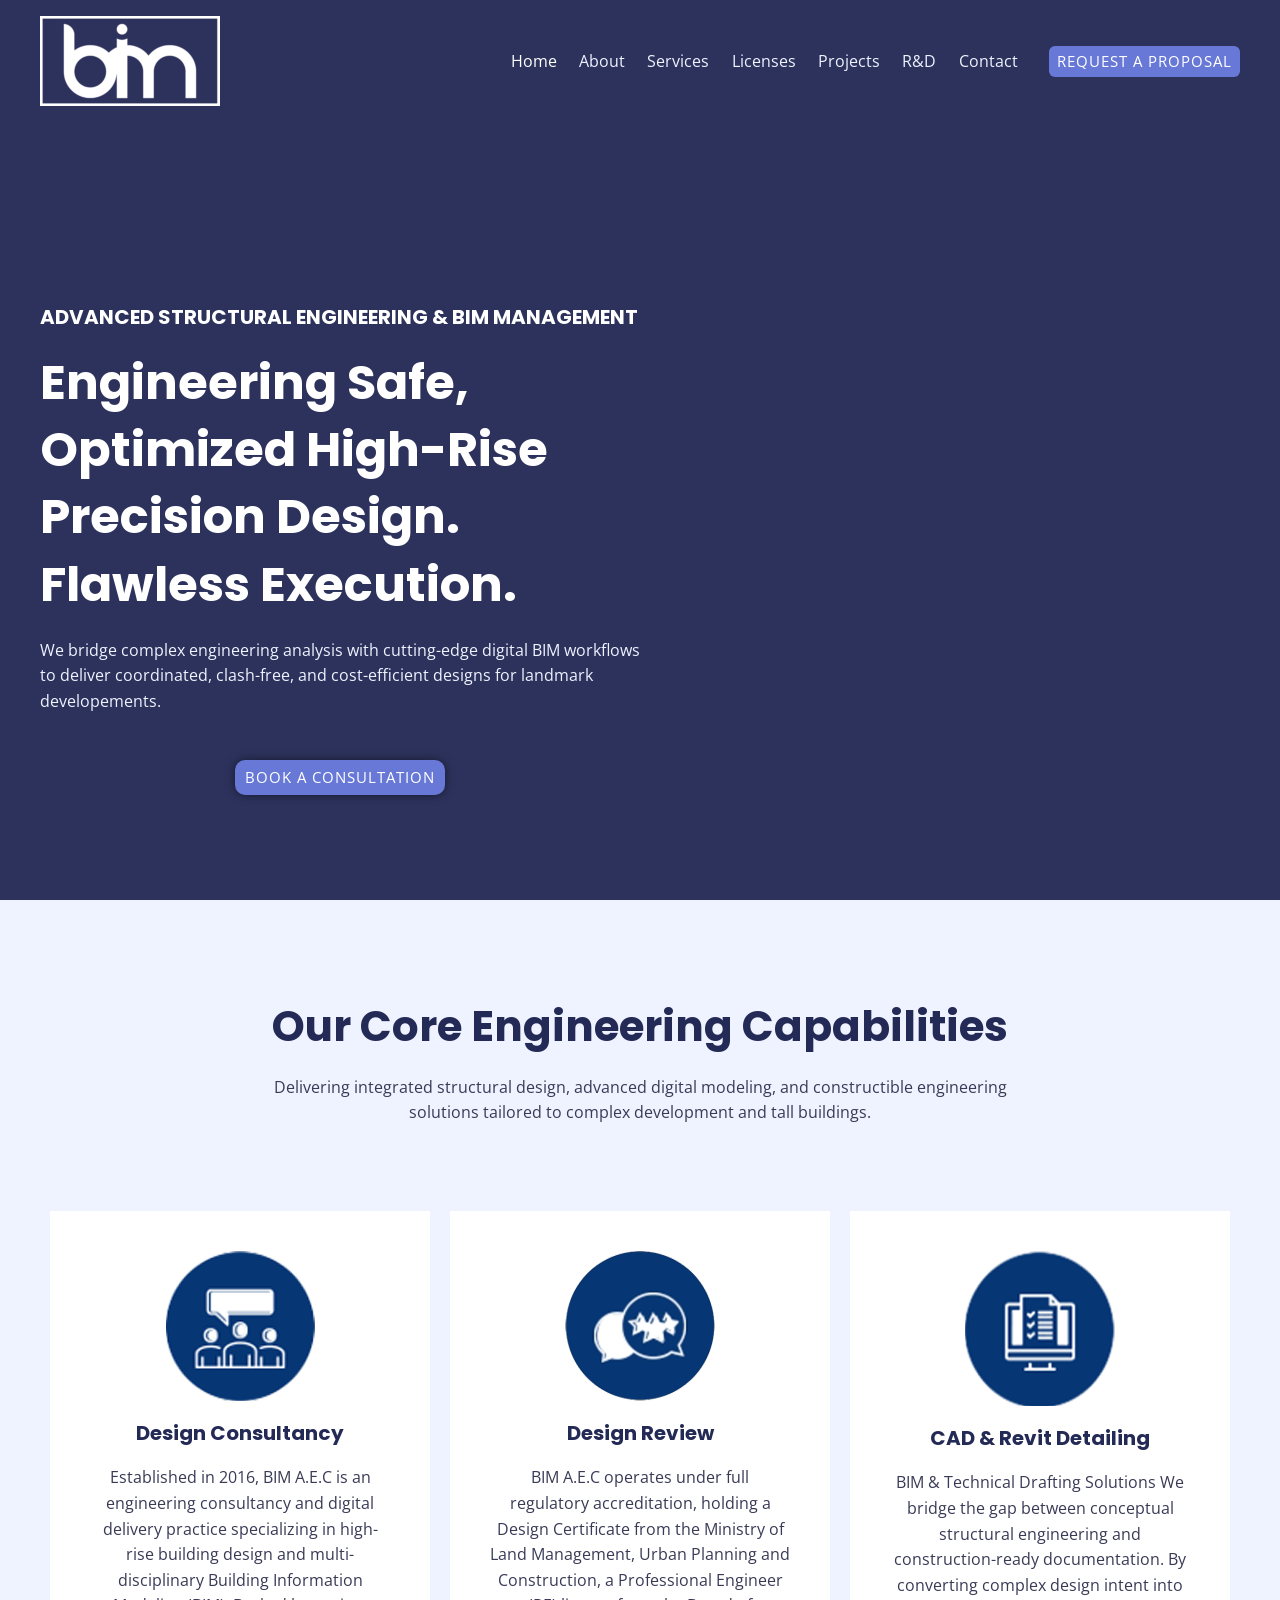
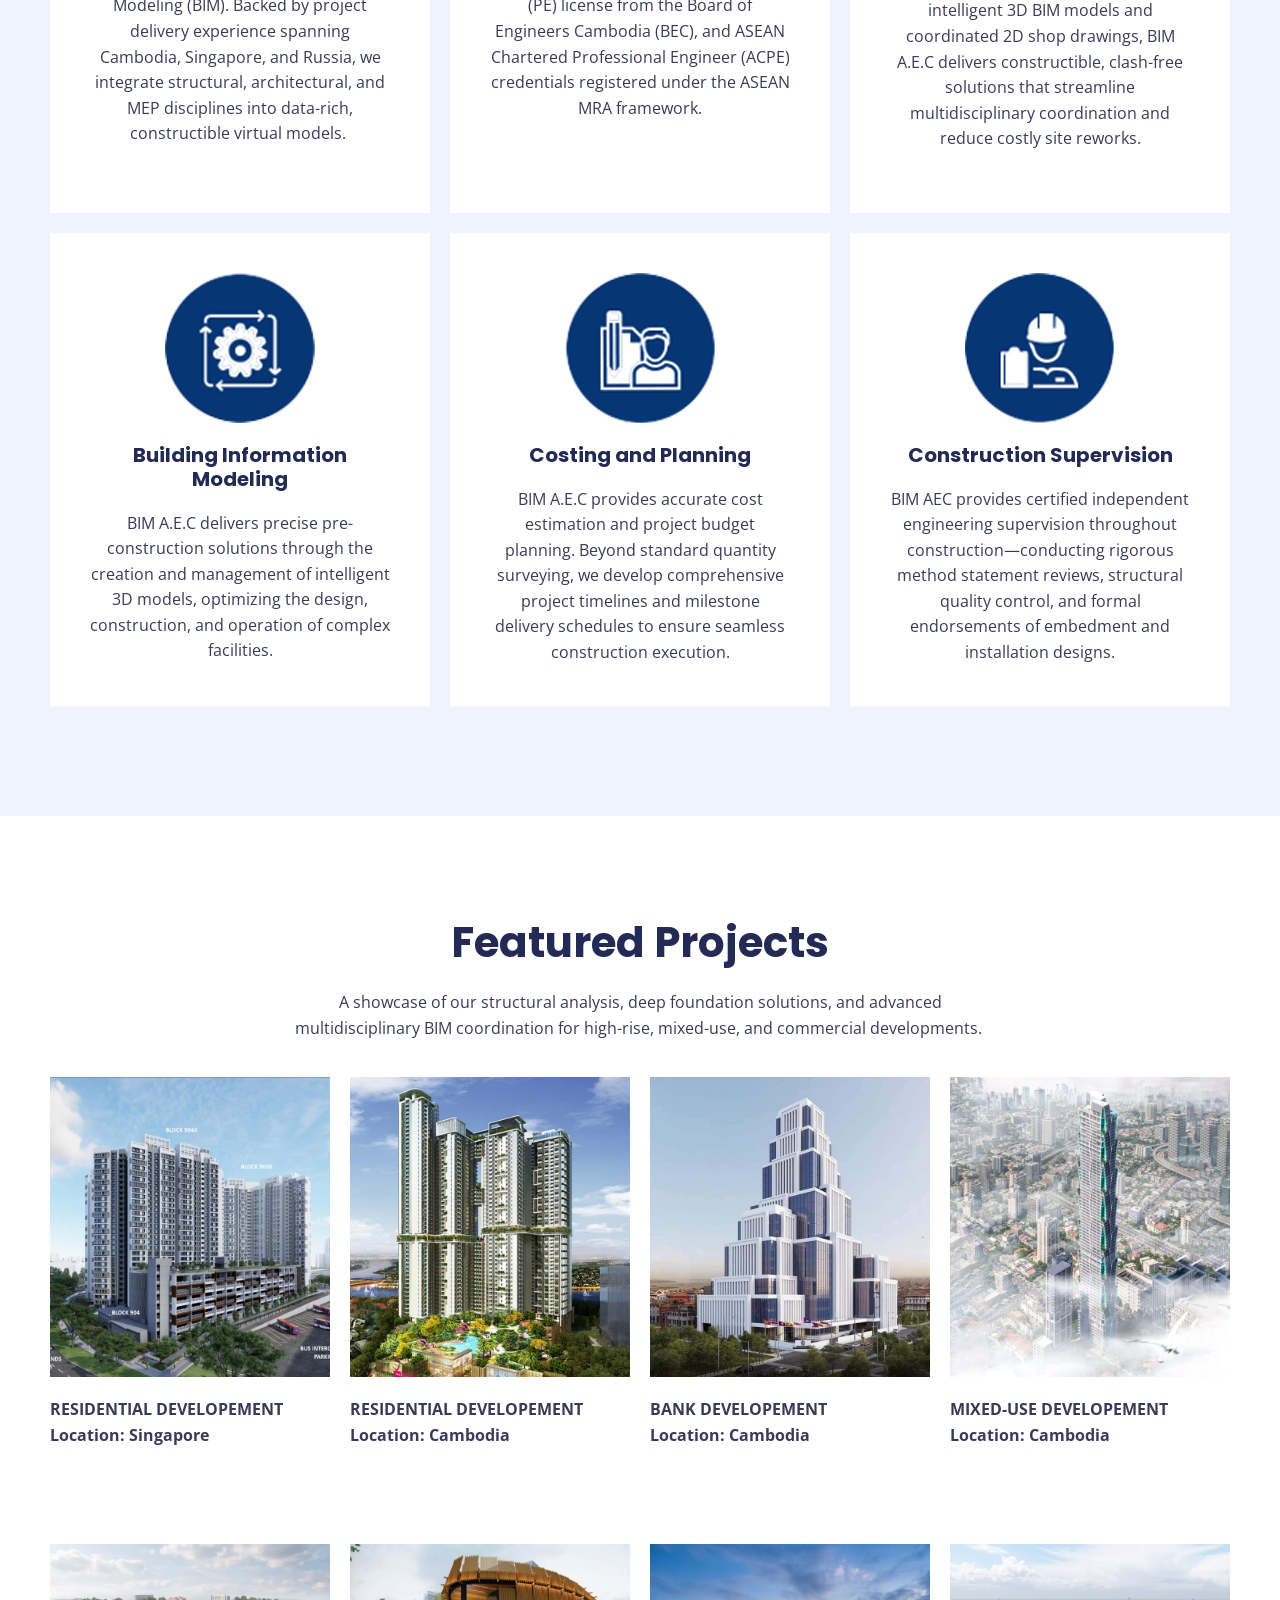
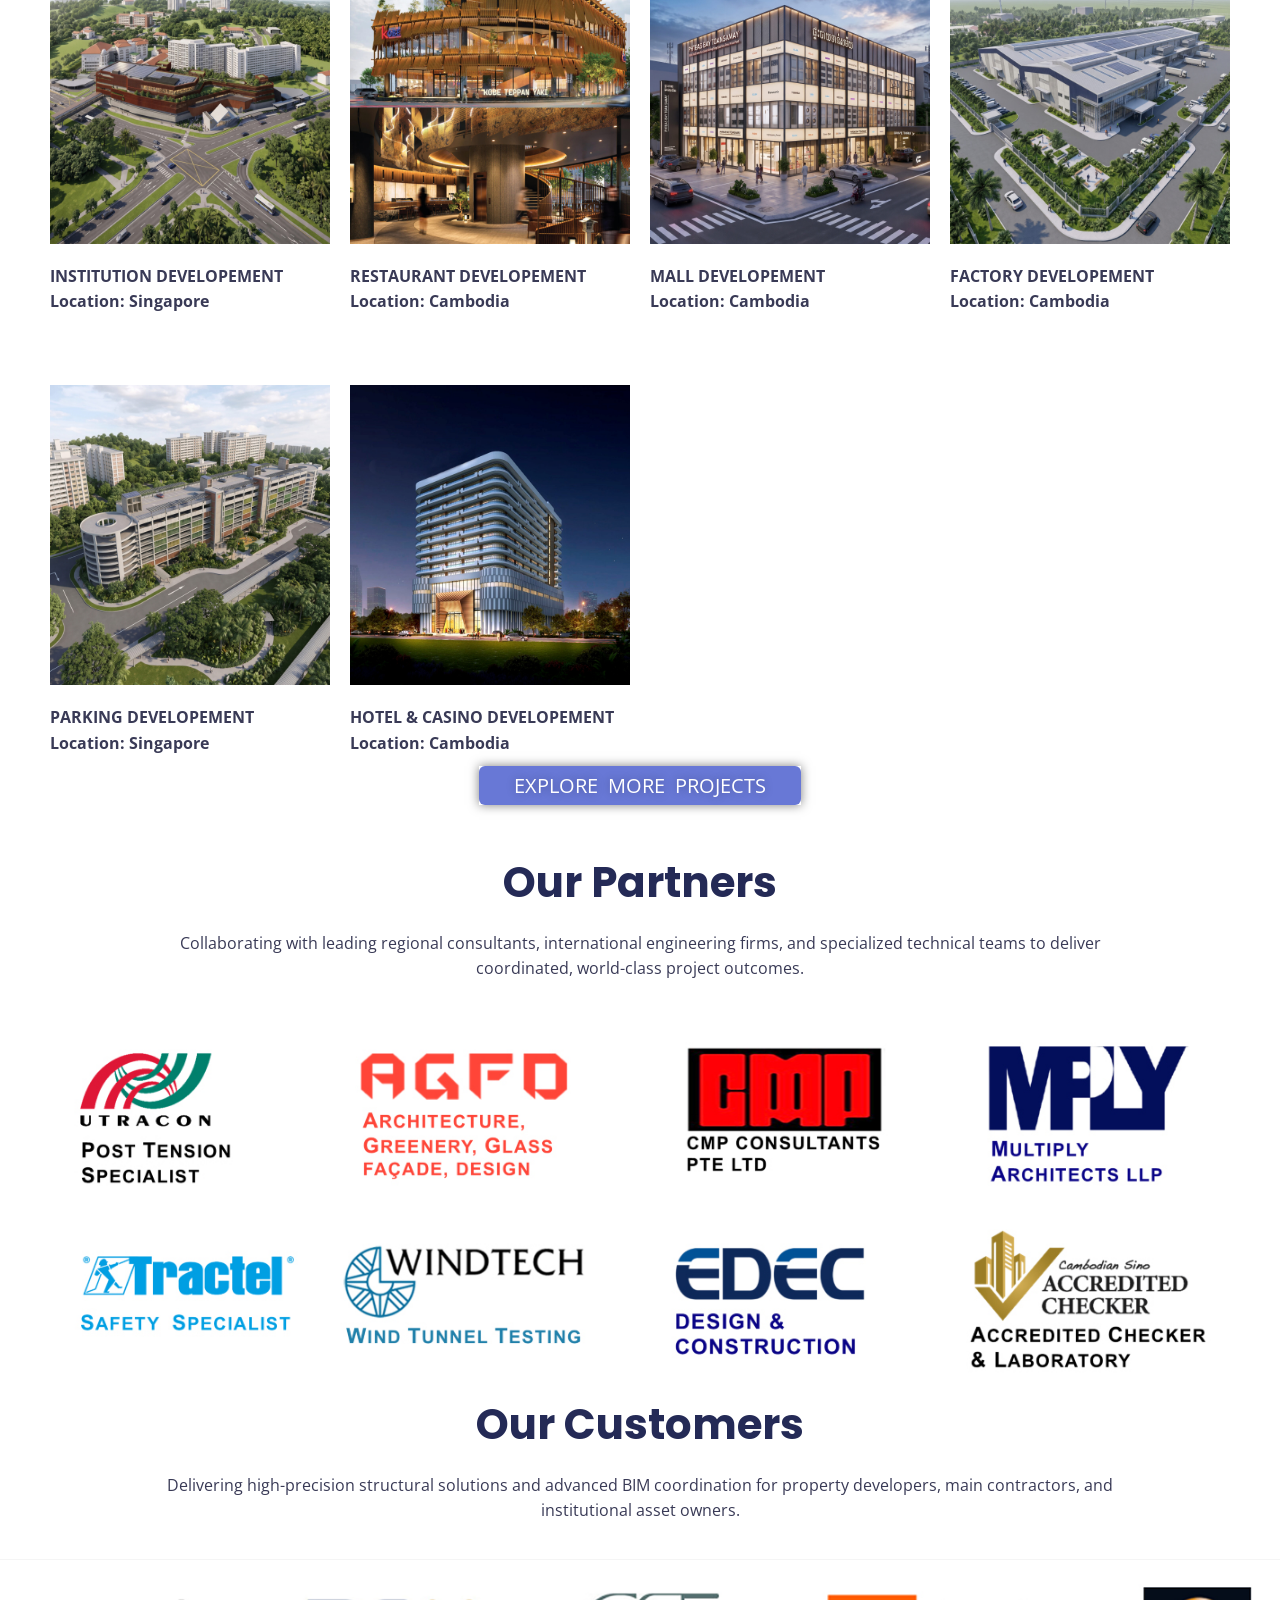
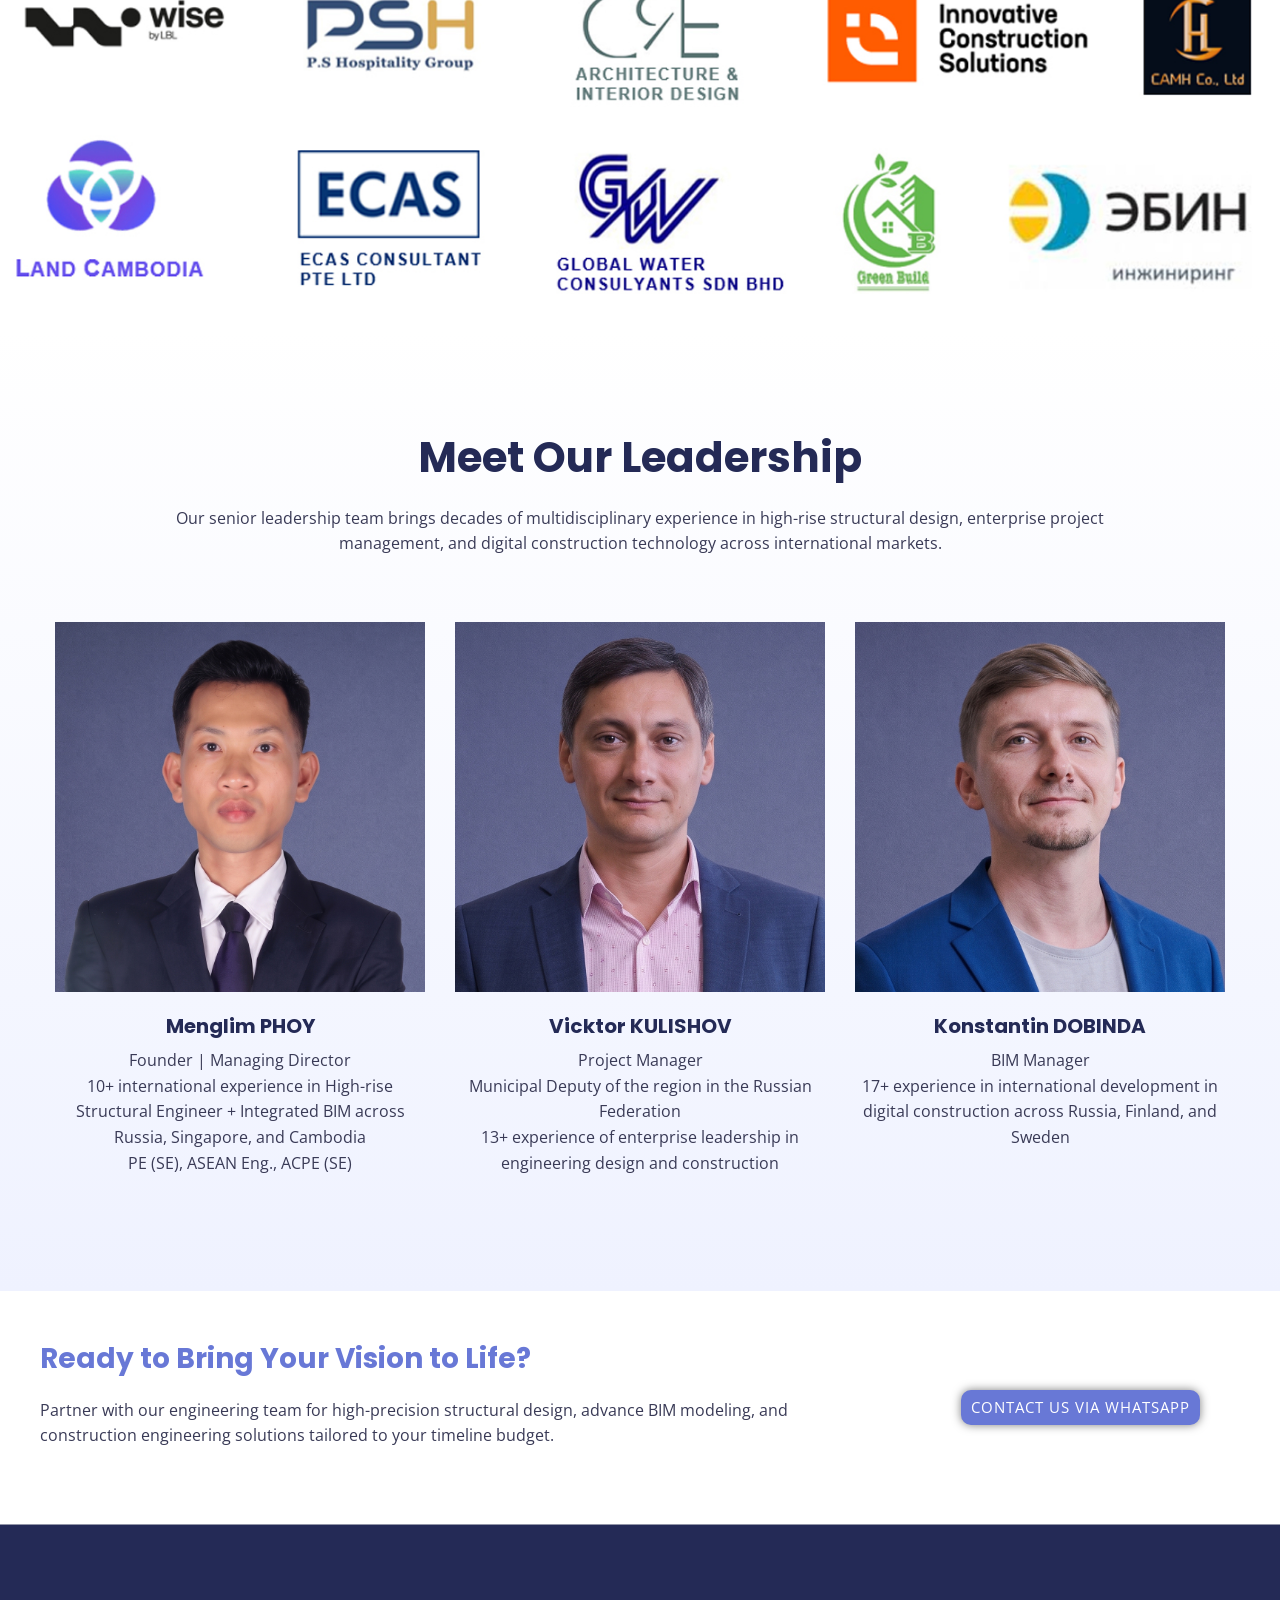
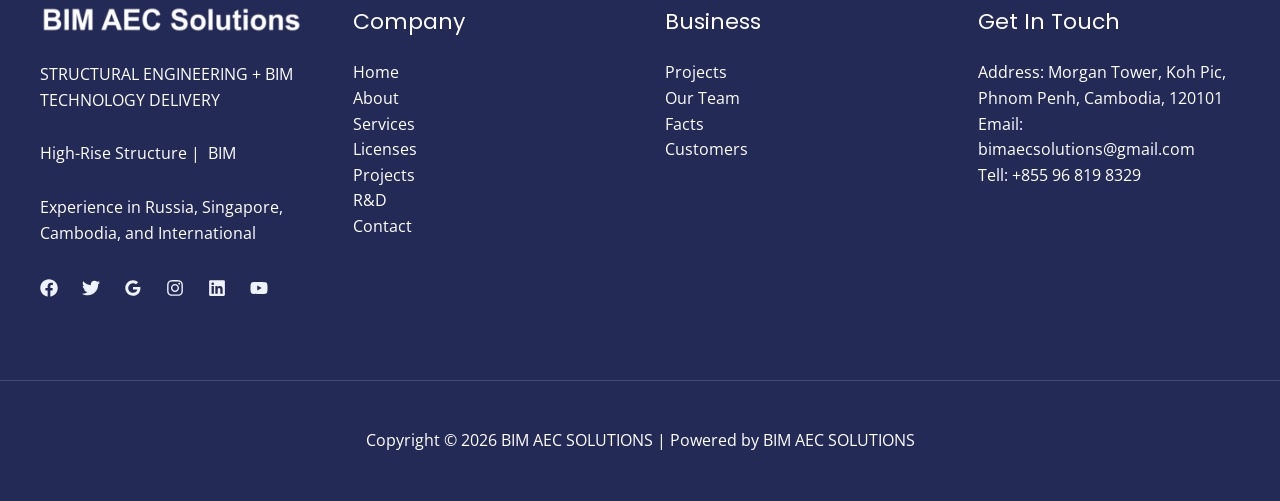
==== commit e99d0837: "Replace site with cleaned static export Replace site with cleaned static export" ====
--- a/index.html
+++ b/index.html
@@ -1,44 +1,790 @@
-<!doctype html>
-<html lang="en">
-<head>
-<meta charset="utf-8"><meta name="viewport" content="width=device-width, initial-scale=1">
-<title>BIM AEC Solutions | Structural Engineering & BIM Consulting</title>
-<meta name="description" content="Structural engineering and BIM consulting led by Menglim Phoy. High-rise design, technical review and remote BIM delivery for developers, AEC consultants and contractors.">
-<meta name="theme-color" content="#192b40">
-<meta property="og:title" content="BIM AEC Solutions — Engineering confidence, across borders."><meta property="og:description" content="Structural engineering. BIM coordination. A technical partner for your next complex project."><meta property="og:type" content="website">
-<meta property="og:image" content="https://bim-aec-solutions.alert-mink-3594.chatgpt.site/assets/urban-village.webp">
-<link rel="icon" href="assets/original-logo.png"><link rel="stylesheet" href="styles.css">
-<script src="config.js" defer></script><script src="app.js" defer></script>
-</head>
-<body>
-<a class="skip" href="#main">Skip to content</a>
-<header class="header">
-<a class="brand" href="#" aria-label="BIM AEC Solutions home"><img src="assets/original-logo.png" alt="" width="62" height="31"><span>BIM AEC <b>SOLUTIONS</b><small>STRUCTURAL ENGINEERING & BIM</small></span></a>
-<button class="menu-toggle" aria-expanded="false" aria-controls="navigation" aria-label="Open menu"><span></span><span></span></button>
-<nav id="navigation" aria-label="Main navigation"><a href="#expertise">Expertise</a><a href="#projects">Selected work</a><a href="#approach">How we work</a><a href="#leadership">About</a><button class="button button-small" data-book>Let’s talk <span>↗</span></button></nav>
-</header>
-<main id="main">
-<section class="hero wrap">
-<div class="hero-copy"><p class="eyebrow"><span class="tiny-line"></span> ENGINEERING ACROSS BORDERS</p><h1>Complex structures.<br><em>Clear decisions.</em></h1><p class="hero-intro">Structural engineering and BIM expertise that helps ambitious projects move forward with confidence.</p><p class="hero-description">A technical partner for developers, consultants and contractors. Based in Cambodia. Built on experience in Singapore, Cambodia and Russia.</p><div class="hero-actions"><button class="button" data-book>Discuss your project <span>↗</span></button><a class="text-link" href="#projects">Explore our experience <span>↓</span></a></div><div class="hero-person"><img src="assets/menglim-phoy.webp" alt="Menglim Phoy" width="42" height="42"><div><strong>Led by Menglim Phoy</strong><span>Professional Engineer · ASEAN Engineer · ACPE</span></div></div></div>
-<div class="hero-visual"><div class="hero-image-wrap"><img id="hero-image" src="assets/urban-village.webp" alt="Architectural rendering of Urban Village Phase 2 in Phnom Penh" width="1200" height="628" fetchpriority="high"><div class="visual-top"><span class="image-label">THE VISION. THE ENGINEERING.</span><span class="image-cross">+</span></div><div class="view-switch" role="group" aria-label="Explore project views"><button class="active" aria-pressed="true" data-view="architecture">Architecture</button><button aria-pressed="false" data-view="structure">Structural model</button></div><div class="image-caption"><span id="hero-caption">URBAN VILLAGE PHASE 2</span><p id="hero-subcaption">Phnom Penh, Cambodia <span>↗</span></p></div></div><div class="project-measure"><span class="measure-line"></span><strong>60</strong><span>STOREYS<br>SELECTED CAREER EXPERIENCE</span><button class="round-button" data-project="urban" aria-label="Explore Urban Village Phase 2">↗</button></div></div>
-</section>
-<section class="credentials wrap" aria-label="Experience and credentials"><div><strong>10+</strong><span>Years of founder’s<br>international experience</span></div><div><strong>3</strong><span>Countries in founder’s<br>engineering experience</span></div><div><strong>PE / ACPE</strong><span>Professional engineering<br>credentials</span></div><div><strong>3D · 4D · 5D</strong><span>BIM, construction sequencing<br>and cost planning</span></div></section>
-<section class="section wrap expertise" id="expertise"><div class="section-intro"><p class="eyebrow">01 / OUR EXPERTISE</p><h2>The right expertise.<br>At the right stage.</h2><p>Resolve a specific technical challenge or extend your team’s delivery capacity. We shape the scope around your project, standards and milestones.</p><a class="text-link" href="#project-fit">Find the support you need <span>↗</span></a></div><div class="services"><details open><summary><span class="service-number">01</span><h3>Structural engineering</h3><span class="plus"></span></summary><div class="service-content"><p>Engineering for high-rise, residential, commercial and mixed-use developments, from structural concept to detailed documentation.</p><ul><li>Reinforced concrete, post-tensioned, steel and composite design</li><li>Structural analysis, lateral systems and foundation design</li><li>Design calculations and coordinated structural drawings</li></ul><button class="text-link" data-book data-service="Structural engineering">Discuss structural design <span>↗</span></button></div></details><details><summary><span class="service-number">02</span><h3>BIM & digital delivery</h3><span class="plus"></span></summary><div class="service-content"><p>Connect engineering decisions to coordinated models and usable project information.</p><ul><li>Revit modelling and construction documentation</li><li>Multidisciplinary coordination and clash detection</li><li>BIM management, 4D sequencing and 5D cost planning</li></ul><button class="text-link" data-book data-service="BIM & digital delivery">Discuss BIM delivery <span>↗</span></button></div></details><details><summary><span class="service-number">03</span><h3>Technical review & optimisation</h3><span class="plus"></span></summary><div class="service-content"><p>Bring an experienced engineering perspective to design decisions before they become site constraints.</p><ul><li>Structural design verification and technical review</li><li>Constructability assessment and value engineering</li><li>Design coordination and engineering documentation review</li></ul><button class="text-link" data-book data-service="Technical review">Discuss a design review <span>↗</span></button></div></details><details><summary><span class="service-number">04</span><h3>Project & construction support</h3><span class="plus"></span></summary><div class="service-content"><p>Maintain technical continuity as the project moves from design into procurement and construction.</p><ul><li>Technical supervision and method statement review</li><li>Assessment and inspection within an agreed scope</li><li>Cost estimation, budget planning and delivery schedules</li></ul><button class="text-link" data-book data-service="Project & construction support">Discuss project support <span>↗</span></button></div></details></div></section>
-<section class="work-section" id="projects"><div class="wrap section"><div class="section-heading"><div><p class="eyebrow">02 / SELECTED EXPERIENCE</p><h2>Complex projects.<br>Substantive experience.</h2></div><p>Explore selected projects from our team’s professional portfolio, with the structural systems and technical scope behind each.</p></div><div class="project-toolbar"><div class="filters" role="group" aria-label="Filter project experience"><button class="active" data-filter="all" aria-pressed="true">All experience <sup>4</sup></button><button data-filter="Cambodia" aria-pressed="false">Cambodia</button><button data-filter="Singapore" aria-pressed="false">Singapore</button></div><span id="project-count" aria-live="polite">04 SELECTED PROJECTS</span></div><div class="project-grid">
-<button class="project-card" data-country="Cambodia" data-project="urban"><div class="project-img"><img src="assets/urban-village.webp" alt="Urban Village towers linked by sky bridges" width="1200" height="628" loading="lazy"><span class="project-tag">HIGH-RISE RESIDENTIAL</span><span class="project-arrow">↗</span></div><div class="project-card-info"><h3>Urban Village Phase 2</h3><span>Cambodia · 2021 reference</span><p>Four towers. Up to 60 storeys. Shared podium and sky bridges.</p></div></button>
-<button class="project-card" data-country="Singapore" data-project="bukit"><div class="project-img"><img src="assets/bukit-timah.webp" alt="Architectural model of Bukit Timah Integrated Development" width="1066" height="506" loading="lazy"><span class="project-tag">CIVIC & COMMUNITY</span><span class="project-arrow">↗</span></div><div class="project-card-info"><h3>Bukit Timah Integrated Development</h3><span>Singapore · 2024 reference</span><p>Integrated community development with two basement levels.</p></div></button>
-<button class="project-card" data-country="Cambodia" data-project="lotus"><div class="project-img"><img src="assets/lotus-land.webp" alt="Aerial architectural rendering of Lotus Land 598" width="1800" height="992" loading="lazy"><span class="project-tag">MULTI-TOWER DEVELOPMENT</span><span class="project-arrow">↗</span></div><div class="project-card-info"><h3>Lotus Land 598</h3><span>Cambodia · 2020 reference</span><p>Eight towers, 15–28 storeys. Structural design through tender.</p></div></button>
-<button class="project-card" data-country="Singapore" data-project="woodlands"><div class="project-img"><img src="assets/woodlands.webp" alt="Architectural rendering of the HDB Woodlands housing development" width="628" height="500" loading="lazy"><span class="project-tag">PUBLIC HOUSING</span><span class="project-arrow">↗</span></div><div class="project-card-info"><h3>HDB Woodlands</h3><span>Singapore · 2024 reference</span><p>A residential development comprising 848 homes.</p></div></button></div><div class="portfolio-footnote"><p>Selected career and team experience includes work undertaken before BIM AEC Solutions was established in 2025. Project images are architectural renderings and engineering models from the company profile.</p><a href="assets/bim-aec-company-profile.pdf" class="text-link" download>Company profile <span>↓</span></a></div></div></section>
-<section id="project-fit" class="section wrap"><div class="fit-panel"><div class="fit-copy"><p class="eyebrow">YOUR PROJECT, YOUR PRIORITIES</p><h2>Where can we <br>add value?</h2><p>Tell us what you’re working on. Explore a starting scope for a conversation with Menglim.</p><span class="fit-note">Three choices. A clearer starting point.</span></div><div class="fit-form"><div class="fit-fields"><label>I’m working as<select id="fit-role"><option value="consultant">An engineering / AEC consultant</option value="developer">A developer / project owner</option><option value="contractor">A contractor</option></select></label><label>My project is at<select id="fit-stage"><option value="concept">Concept & feasibility</option><option value="design">Detailed design</option><option value="construction">Construction</option></select></label><label>My priority is<select id="fit-need"><option value="capacity">Additional technical capacity</option><option value="coordination">Better design coordination</option><option value="review">Independent technical review</option></select></label></div><div class="fit-result" aria-live="polite"><p class="eyebrow">SUGGESTED STARTING SCOPE</p><h3 id="fit-title">Structural design support</h3><p id="fit-text"></p><div id="fit-deliverables"></div><button class="text-link" id="discuss-fit">Discuss this scope <span>↗</span></button></div></div></div></section>
-<section id="approach" class="approach-section"><div class="wrap section"><div class="section-heading"><div><p class="eyebrow">03 / WORKING TOGETHER</p><h2>A clear process.<br>Across teams and time zones.</h2></div><p>Work directly with an engineering lead who understands the demands of international AEC collaboration.</p></div><div class="process-grid"><article><span>01</span><h3>Align on the brief</h3><p>Review your project, design basis, current information and delivery constraints.</p><small>Project needs & technical context</small></article><article><span>02</span><h3>Define the engagement</h3><p>Agree on deliverables, responsibilities, review points and a programme that fits your team.</p><small>Clear scope & proposal</small></article><article><span>03</span><h3>Coordinate & deliver</h3><p>Develop the agreed engineering work with structured reviews and multidisciplinary coordination.</p><small>Models, calculations & documentation</small></article><article><span>04</span><h3>Support the next stage</h3><p>Address agreed technical comments and hand over information for your next project milestone.</p><small>Review close-out & handover</small></article></div><div class="international-note"><span class="globe-symbol" aria-hidden="true">◎</span><div><h3>Your team, extended.</h3><p>Project-based consulting and remote technical support for international engineering and architecture firms. Agree working hours, file standards and coordination channels at the outset.</p></div><button class="text-link" data-book>Explore a collaboration <span>↗</span></button></div></div></section>
-<section id="leadership" class="section wrap leadership"><div class="portrait"><img src="assets/menglim-phoy.webp" alt="Menglim Phoy, Founder and Managing Director of BIM AEC Solutions" width="496" height="497" loading="lazy"><span>PHNOM PENH, CAMBODIA</span></div><div class="leadership-copy"><p class="eyebrow">04 / THE PERSON BEHIND THE PRACTICE</p><h2>Engineering expertise.<br>Personal accountability.</h2><h3>Menglim Phoy</h3><p class="role-title">Founder & Managing Director · Principal Structural & BIM Consultant</p><p>With over a decade of international experience, Menglim brings structural engineering, high-rise design and BIM technical delivery together in one practice.</p><p>His career spans projects in Cambodia and Singapore, with a civil engineering education at Saint Petersburg Polytechnic University in Russia. His experience includes reinforced concrete, post-tensioned, steel and composite structures, supported by multidisciplinary coordination.</p><div class="professional-credentials"><span>Professional Engineer · Cambodia</span><span>ASEAN Engineer</span><span>ACPE · Structural Engineering</span></div><a class="text-link" href="https://www.linkedin.com/in/pmenglim/" target="_blank" rel="noopener noreferrer">View Menglim’s LinkedIn <span>↗</span></a></div></section>
-<section class="tools-strip wrap"><p class="eyebrow">TOOLS THAT FIT YOUR DELIVERY ENVIRONMENT</p><div><span>Autodesk <b>Revit</b></span><span>CSI <b>ETABS</b></span><span>CSI <b>SAFE</b></span><span><b>Navisworks</b></span><span><b>ADAPT-Builder</b></span><span><b>AutoCAD</b></span></div><p>Experience applying ACI, ASCE, Eurocode, British Standards and Singapore National Annexes, according to project requirements.</p></section>
-<section class="section wrap faq-section"><div><p class="eyebrow">BEFORE WE BEGIN</p><h2>A few useful answers.</h2></div><div class="faq"><details><summary>Can you work with our team remotely?<span class="plus"></span></summary><p>Yes. Remote technical support and project-based engineering collaboration are part of Menglim’s service offering. We agree coordination hours, communication channels, file formats and review responsibilities for each engagement.</p></details><details><summary>What should we share for an initial discussion?<span class="plus"></span></summary><p>A short project description, location, current stage, required services and target milestones are a useful start. Existing drawings, models and design criteria can follow through an agreed channel. Please arrange confidentiality requirements before sharing sensitive files.</p></details><details><summary>Can we engage you for only part of a project?<span class="plus"></span></summary><p>Yes. The discussion can focus on a defined package such as structural analysis, BIM production, design coordination or a technical review. The proposal will set out the agreed scope and deliverables.</p></details><details><summary>How are local approvals and signing responsibilities handled?<span class="plus"></span></summary><p>Professional credentials and experience are described in the company profile. For each project, the engagement must identify the applicable jurisdiction, approving authorities, local engineer of record and any signing or submission responsibilities.</p></details><details><summary>How do you price an engagement?<span class="plus"></span></summary><p>A proposal follows a review of scope, available information, project complexity, deliverables and programme. Use the consultation form to outline your requirements so the first discussion can focus on fit.</p></details></div></section>
-<section class="contact-section" id="contact"><div class="wrap contact-inner"><div><p class="eyebrow">LET’S BUILD THE RIGHT PARTNERSHIP</p><h2>Your next project.<br>Let’s talk it through.</h2><p>Bring us your brief, your technical challenge or your next milestone.</p><button class="button button-light" data-book>Arrange a consultation <span>↗</span></button><span class="contact-small">30-minute introductory discussion · Online</span></div><div class="contact-details"><a href="mailto:bimaecsolutions@gmail.com">bimaecsolutions@gmail.com <span>↗</span></a><a href="tel:+855968198329">+855 96 819 8329</a><a href="tel:+85568461060">+855 68 461 060</a><p>Level 25F, Unit 25F-01B, Morgan Tower<br>Phnom Penh, Cambodia</p><a class="text-link" href="https://www.google.com/maps/search/?api=1&query=Morgan+Tower+Phnom+Penh+Cambodia" target="_blank" rel="noopener noreferrer">Find our location <span>↗</span></a><p class="local-time">PHNOM PENH <span id="local-clock"></span></p></div></div></section>
-</main>
-<footer class="wrap footer"><a class="brand" href="#"><img src="assets/original-logo.png" alt="" width="50" height="25"><span>BIM AEC <b>SOLUTIONS</b></span></a><span>© <span id="year">2026</span> BIM AEC Solutions</span><div><a href="assets/bim-aec-company-profile.pdf" target="_blank" rel="noopener">Company profile ↗</a><button class="plain-button" id="privacy-open">Privacy</button><a href="https://www.linkedin.com/in/pmenglim/" target="_blank" rel="noopener noreferrer">LinkedIn ↗</a></div></footer>
-<dialog id="project-dialog" class="project-dialog"><button class="dialog-close" aria-label="Close project details">×</button><div id="project-content"></div></dialog>
-<dialog id="booking-dialog" class="booking-dialog" aria-label="Request a consultation"><button class="dialog-close" aria-label="Close consultation form">×</button><div class="booking-layout"><aside><p class="eyebrow">START A CONVERSATION</p><img src="assets/menglim-phoy.webp" alt="Menglim Phoy" width="72" height="72"><h2>Let’s explore <br>your project.</h2><p>Menglim Phoy<br><span>Principal Structural & BIM Consultant</span></p><ul><li>30-minute introductory discussion</li><li>Online meeting</li><li>Project scope and next steps</li></ul><p class="booking-note">Choose a preferred time. Menglim will confirm availability and meeting details by email.</p><a href="mailto:bimaecsolutions@gmail.com">Prefer email? Get in touch ↗</a></aside><div class="booking-main"><h3>Request a consultation</h3><p class="muted">Tell us a little about your project.</p><form id="consultation-form"><div class="form-row"><label>Your name<input name="name" autocomplete="name" required maxlength="100" placeholder="Full name"></label><label>Work email<input name="email" type="email" autocomplete="email" required maxlength="150" placeholder="you@company.com"></label></div><label>Company<input name="company" autocomplete="organization" required maxlength="150" placeholder="Company or organisation"></label><label>What would you like to discuss?<textarea name="brief" id="booking-brief" required maxlength="1200" rows="3" placeholder="Project location, stage, support needed and target timeline"></textarea></label><div class="form-row"><label>Preferred date<input name="date" id="meeting-date" type="date" required></label><label>Preferred time<input name="time" id="meeting-time" type="time" value="10:00" required></label></div><p class="time-zone" id="time-zone"></p><p class="cambodia-time" id="cambodia-time" aria-live="polite"></p><div class="booking-actions"><button class="button" type="submit">Prepare email request <span>↗</span></button><button type="button" id="google-calendar" class="calendar-button">Open Google Calendar draft ↗</button><button type="button" id="download-calendar" class="calendar-button">Download calendar draft (.ics) ↓</button></div><p class="form-disclosure">Email opens a draft in your email app for you to send. Calendar links create a tentative draft in your own calendar. Neither confirms a booking.</p><p id="form-status" role="status"></p></form></div></div></dialog>
-<dialog id="privacy-dialog" class="privacy-dialog" aria-label="Privacy information"><button class="dialog-close" aria-label="Close privacy details">×</button><p class="eyebrow">PRIVACY</p><h2>Your enquiry</h2><p>This website’s consultation form prepares an email or calendar draft on your device. It does not submit your form details to a website database.</p><p>When you choose to send an email, your message is handled by your email provider and the recipient. Opening a Google Calendar draft sends the event information to Google. Company documents and external links open only when you select them.</p><p>The website does not set analytics or advertising cookies. The hosting provider may process standard technical logs. For questions, contact <a href="mailto:bimaecsolutions@gmail.com">bimaecsolutions@gmail.com</a>.</p></dialog>
-<noscript><div class="noscript">To arrange a consultation, email <a href="mailto:bimaecsolutions@gmail.com">bimaecsolutions@gmail.com</a> or call +855 96 819 8329.</div></noscript>
-</body></html>
+<!DOCTYPE html>
+<html lang="en-US">
+<head><meta charset="UTF-8">
+
+<meta name="viewport" content="width=device-width, initial-scale=1">
+	<link rel="profile" href="https://gmpg.org/xfn/11"> 
+	<title>BIM AEC SOLUTIONS – Structural Engineer &amp; BIM Management Service</title>
+<meta name="robots" content="max-image-preview:large">
+<link rel="dns-prefetch" href="//fonts.googleapis.com">
+<link href="https://fonts.googleapis.com/" rel="preconnect">
+<link href="https://fonts.gstatic.com/" crossorigin="anonymous" rel="preconnect">
+
+
+
+
+
+<style id="wp-img-auto-sizes-contain-inline-css">
+img:is([sizes=auto i],[sizes^="auto," i]){contain-intrinsic-size:3000px 1500px}
+/*# sourceURL=wp-img-auto-sizes-contain-inline-css */
+</style>
+<link rel="stylesheet" id="astra-theme-css-css" href="./shared/main.min.css?ver=4.14.2" media="all">
+<style id="astra-theme-css-inline-css">
+:root{--ast-post-nav-space:0;--ast-container-default-xlg-padding:6.67em;--ast-container-default-lg-padding:5.67em;--ast-container-default-slg-padding:4.34em;--ast-container-default-md-padding:3.34em;--ast-container-default-sm-padding:6.67em;--ast-container-default-xs-padding:2.4em;--ast-container-default-xxs-padding:1.4em;--ast-code-block-background:#EEEEEE;--ast-comment-inputs-background:#FAFAFA;--ast-normal-container-width:1200px;--ast-narrow-container-width:750px;--ast-blog-title-font-weight:normal;--ast-blog-meta-weight:inherit;--ast-global-color-primary:var(--ast-global-color-5);--ast-global-color-secondary:var(--ast-global-color-4);--ast-global-color-alternate-background:var(--ast-global-color-7);--ast-global-color-subtle-background:var(--ast-global-color-6);--ast-bg-style-guide:var( --ast-global-color-secondary,var(--ast-global-color-5) );--ast-shadow-style-guide:0px 0px 4px 0 #00000057;--ast-global-dark-bg-style:#fff;--ast-global-dark-lfs:#fbfbfb;--ast-widget-bg-color:#fafafa;--ast-wc-container-head-bg-color:#fbfbfb;--ast-title-layout-bg:#eeeeee;--ast-search-border-color:#e7e7e7;--ast-lifter-hover-bg:#e6e6e6;--ast-gallery-block-color:#000;--srfm-color-input-label:var(--ast-global-color-2);}html{font-size:100%;}a,.page-title{color:var(--ast-global-color-1);}a:hover,a:focus{color:var(--ast-global-color-1);}body,button,input,select,textarea,.ast-button,.ast-custom-button{font-family:'Open Sans',sans-serif;font-weight:400;font-size:16px;font-size:1rem;line-height:var(--ast-body-line-height,1.6em);}blockquote{color:var(--ast-global-color-3);}h1,h2,h3,h4,h5,h6,.entry-content :where(h1,h2,h3,h4,h5,h6),.entry-content :where(h1,h2,h3,h4,h5,h6) a,.site-title,.site-title a{font-family:'Poppins',sans-serif;font-weight:700;line-height:1em;}.ast-site-identity .site-title a{color:var(--ast-global-color-2);}.site-title{font-size:35px;font-size:2.1875rem;display:none;}header .custom-logo-link img{max-width:180px;width:180px;}.astra-logo-svg{width:180px;}.site-header .site-description{font-size:15px;font-size:0.9375rem;display:none;}.entry-title{font-size:30px;font-size:1.875rem;}.archive .ast-article-post .ast-article-inner,.blog .ast-article-post .ast-article-inner,.archive .ast-article-post .ast-article-inner:hover,.blog .ast-article-post .ast-article-inner:hover{overflow:hidden;}h1,.entry-content :where(h1),.entry-content :where(h1) a{font-size:48px;font-size:3rem;font-weight:700;font-family:'Poppins',sans-serif;line-height:1.4em;}h2,.entry-content :where(h2),.entry-content :where(h2) a{font-size:42px;font-size:2.625rem;font-family:'Poppins',sans-serif;line-height:1.3em;}h3,.entry-content :where(h3),.entry-content :where(h3) a{font-size:28px;font-size:1.75rem;font-family:'Poppins',sans-serif;line-height:1.3em;}h4,.entry-content :where(h4),.entry-content :where(h4) a{font-size:20px;font-size:1.25rem;line-height:1.2em;font-family:'Poppins',sans-serif;}h5,.entry-content :where(h5),.entry-content :where(h5) a{font-size:18px;font-size:1.125rem;line-height:1.2em;font-family:'Poppins',sans-serif;}h6,.entry-content :where(h6),.entry-content :where(h6) a{font-size:15px;font-size:0.9375rem;line-height:1.25em;font-family:'Poppins',sans-serif;}::selection{background-color:var(--ast-global-color-0);color:#ffffff;}body,h1,h2,h3,h4,h5,h6,.entry-title a,.entry-content :where(h1,h2,h3,h4,h5,h6),.entry-content :where(h1,h2,h3,h4,h5,h6) a{color:var(--ast-global-color-3);}.tagcloud a:hover,.tagcloud a:focus,.tagcloud a.current-item{color:#ffffff;border-color:var(--ast-global-color-1);background-color:var(--ast-global-color-1);}input:focus,input[type="text"]:focus,input[type="email"]:focus,input[type="url"]:focus,input[type="password"]:focus,input[type="reset"]:focus,input[type="search"]:focus,textarea:focus{border-color:var(--ast-global-color-1);}input[type="radio"]:checked,input[type=reset],input[type="checkbox"]:checked,input[type="checkbox"]:hover:checked,input[type="checkbox"]:focus:checked,input[type=range]::-webkit-slider-thumb{border-color:var(--ast-global-color-1);background-color:var(--ast-global-color-1);box-shadow:none;}.site-footer a:hover + .post-count,.site-footer a:focus + .post-count{background:var(--ast-global-color-1);border-color:var(--ast-global-color-1);}.single .nav-links .nav-previous,.single .nav-links .nav-next{color:var(--ast-global-color-1);}.entry-meta,.entry-meta *{line-height:1.45;color:var(--ast-global-color-1);}.entry-meta a:not(.ast-button):hover,.entry-meta a:not(.ast-button):hover *,.entry-meta a:not(.ast-button):focus,.entry-meta a:not(.ast-button):focus *,.page-links > .page-link,.page-links .page-link:hover,.post-navigation a:hover{color:var(--ast-global-color-1);}#cat option,.secondary .calendar_wrap thead a,.secondary .calendar_wrap thead a:visited{color:var(--ast-global-color-1);}.secondary .calendar_wrap #today,.ast-progress-val span{background:var(--ast-global-color-1);}.secondary a:hover + .post-count,.secondary a:focus + .post-count{background:var(--ast-global-color-1);border-color:var(--ast-global-color-1);}.calendar_wrap #today > a{color:#ffffff;}.page-links .page-link,.single .post-navigation a{color:var(--ast-global-color-1);}.ast-search-menu-icon .search-form button.search-submit{padding:0 4px;}.ast-search-menu-icon form.search-form{padding-right:0;}.ast-header-search .ast-search-menu-icon.ast-dropdown-active .search-form,.ast-header-search .ast-search-menu-icon.ast-dropdown-active .search-field:focus{transition:all 0.2s;}.search-form input.search-field:focus{outline:none;}.ast-mobile-header-content .ast-builder-layout-element:not(.ast-builder-menu):not(.ast-header-divider-element),.ast-mobile-popup-content .ast-builder-layout-element:not(.ast-builder-menu):not(.ast-header-divider-element){padding:15px 20px;}.wp-block-latest-posts > li > a{color:var(--ast-global-color-2);}.widget-title,.widget .wp-block-heading{font-size:22px;font-size:1.375rem;color:var(--ast-global-color-3);}.ast-search-menu-icon.slide-search a:focus-visible:focus-visible,.astra-search-icon:focus-visible,#close:focus-visible,a:focus-visible,.ast-menu-toggle:focus-visible,.site .skip-link:focus-visible,.wp-block-loginout input:focus-visible,.wp-block-search.wp-block-search__button-inside .wp-block-search__inside-wrapper,.ast-header-navigation-arrow:focus-visible,.ast-orders-table__row .ast-orders-table__cell:focus-visible,a#ast-apply-coupon:focus-visible,#ast-apply-coupon:focus-visible,#close:focus-visible,.button.search-submit:focus-visible,#search_submit:focus,.normal-search:focus-visible,.ast-header-account-wrap:focus-visible,.astra-cart-drawer-close:focus,.ast-single-variation:focus,.ast-button:focus,.ast-builder-button-wrap:has(.ast-custom-button-link:focus),.ast-builder-button-wrap .ast-custom-button-link:focus{outline-style:dotted;outline-color:inherit;outline-width:thin;}input:focus,input[type="text"]:focus,input[type="email"]:focus,input[type="url"]:focus,input[type="password"]:focus,input[type="reset"]:focus,input[type="search"]:focus,input[type="number"]:focus,textarea:focus,.wp-block-search__input:focus,[data-section="section-header-mobile-trigger"] .ast-button-wrap .ast-mobile-menu-trigger-minimal:focus,.ast-mobile-popup-drawer.active .menu-toggle-close:focus,#ast-scroll-top:focus,#coupon_code:focus,#ast-coupon-code:focus{border-style:dotted;border-color:inherit;border-width:thin;}input{outline:none;}.site-logo-img img{filter:url(#ast-img-color-filter); transition:all 0.2s linear;}body .ast-oembed-container *{position:absolute;top:0;width:100%;height:100%;left:0;}body .wp-block-embed-pocket-casts .ast-oembed-container *{position:unset;}.ast-single-post-featured-section + article {margin-top: 2em;}.site-content .ast-single-post-featured-section img {width: 100%;overflow: hidden;object-fit: cover;}.site > .ast-single-related-posts-container {margin-top: 0;}@media (min-width: 769px) {.ast-desktop .ast-container--narrow {max-width: var(--ast-narrow-container-width);margin: 0 auto;}}.ast-page-builder-template .hentry {margin: 0;}.ast-page-builder-template .site-content > .ast-container {max-width: 100%;padding: 0;}.ast-page-builder-template .site .site-content #primary {padding: 0;margin: 0;}.ast-page-builder-template .no-results {text-align: center;margin: 4em auto;}.ast-page-builder-template .ast-pagination {padding: 2em;}.ast-page-builder-template .entry-header.ast-no-title.ast-no-thumbnail {margin-top: 0;}.ast-page-builder-template .entry-header.ast-header-without-markup {margin-top: 0;margin-bottom: 0;}.ast-page-builder-template .entry-header.ast-no-title.ast-no-meta {margin-bottom: 0;}.ast-page-builder-template.single .post-navigation {padding-bottom: 2em;}.ast-page-builder-template.single-post .site-content > .ast-container {max-width: 100%;}.ast-page-builder-template .entry-header {margin-top: 4em;margin-left: auto;margin-right: auto;padding-left: 20px;padding-right: 20px;}.single.ast-page-builder-template .entry-header {padding-left: 20px;padding-right: 20px;}.ast-page-builder-template .ast-archive-description {margin: 4em auto 0;padding-left: 20px;padding-right: 20px;}.ast-page-builder-template.ast-no-sidebar .entry-content .alignwide {margin-left: 0;margin-right: 0;}@media (max-width:768.99px){#ast-desktop-header{display:none;}}@media (min-width:769px){#ast-mobile-header{display:none;}}.wp-block-buttons.aligncenter{justify-content:center;}.wp-block-buttons .wp-block-button.is-style-outline .wp-block-button__link.wp-element-button,.ast-outline-button,.wp-block-uagb-buttons-child .uagb-buttons-repeater.ast-outline-button{border-top-width:2px;border-right-width:2px;border-bottom-width:2px;border-left-width:2px;font-family:inherit;font-weight:400;font-size:15px;font-size:0.9375rem;line-height:1em;border-top-left-radius:6px;border-top-right-radius:6px;border-bottom-right-radius:6px;border-bottom-left-radius:6px;}.wp-block-button .wp-block-button__link.wp-element-button.is-style-outline:not(.has-background),.wp-block-button.is-style-outline>.wp-block-button__link.wp-element-button:not(.has-background),.ast-outline-button{background-color:transparent;}.uagb-buttons-repeater.ast-outline-button{border-radius:9999px;}.entry-content[data-ast-blocks-layout] > figure{margin-bottom:1em;}@media (max-width:768px){.ast-left-sidebar #content > .ast-container{display:flex;flex-direction:column-reverse;width:100%;}.ast-separate-container .ast-article-post,.ast-separate-container .ast-article-single{padding:1.5em 2.14em;}.ast-author-box img.avatar{margin:20px 0 0 0;}}@media (min-width:769px){.ast-separate-container.ast-right-sidebar #primary,.ast-separate-container.ast-left-sidebar #primary{border:0;}.search-no-results.ast-separate-container #primary{margin-bottom:4em;}}.elementor-widget-button .elementor-button{border-style:solid;text-decoration:none;border-top-width:0px;border-right-width:0px;border-left-width:0px;border-bottom-width:0px;}body .elementor-button.elementor-size-sm,body .elementor-button.elementor-size-xs,body .elementor-button.elementor-size-md,body .elementor-button.elementor-size-lg,body .elementor-button.elementor-size-xl,body .elementor-button{border-top-left-radius:6px;border-top-right-radius:6px;border-bottom-right-radius:6px;border-bottom-left-radius:6px;padding-top:17px;padding-right:35px;padding-bottom:17px;padding-left:35px;}.wp-block-button .wp-block-button__link ,.elementor-widget-button .elementor-button,.elementor-widget-button .elementor-button:visited{color:#ffffff;}.elementor-widget-button .elementor-button{border-color:var(--ast-global-color-0);background-color:var(--ast-global-color-0);}.elementor-widget-button .elementor-button:hover,.elementor-widget-button .elementor-button:focus{color:#ffffff;background-color:var(--ast-global-color-1);border-color:var(--ast-global-color-1);}.elementor-widget-button .elementor-button{font-weight:400;font-size:15px;font-size:0.9375rem;line-height:1em;text-transform:uppercase;letter-spacing:1px;}body .elementor-button.elementor-size-sm,body .elementor-button.elementor-size-xs,body .elementor-button.elementor-size-md,body .elementor-button.elementor-size-lg,body .elementor-button.elementor-size-xl,body .elementor-button{font-size:15px;font-size:0.9375rem;}.wp-block-button .wp-block-button__link:hover,.wp-block-button .wp-block-button__link:focus{color:#ffffff;background-color:var(--ast-global-color-1);border-color:var(--ast-global-color-1);}.elementor-widget-heading h1.elementor-heading-title{line-height:1.4em;}.elementor-widget-heading h2.elementor-heading-title{line-height:1.3em;}.elementor-widget-heading h3.elementor-heading-title{line-height:1.3em;}.elementor-widget-heading h4.elementor-heading-title{line-height:1.2em;}.elementor-widget-heading h5.elementor-heading-title{line-height:1.2em;}.elementor-widget-heading h6.elementor-heading-title{line-height:1.25em;}.wp-block-button .wp-block-button__link,.wp-block-search .wp-block-search__button,body .wp-block-file .wp-block-file__button{border-style:solid;border-top-width:0px;border-right-width:0px;border-left-width:0px;border-bottom-width:0px;border-color:var(--ast-global-color-0);background-color:var(--ast-global-color-0);color:#ffffff;font-family:inherit;font-weight:400;line-height:1em;text-transform:uppercase;letter-spacing:1px;font-size:15px;font-size:0.9375rem;border-top-left-radius:6px;border-top-right-radius:6px;border-bottom-right-radius:6px;border-bottom-left-radius:6px;padding-top:17px;padding-right:35px;padding-bottom:17px;padding-left:35px;}.menu-toggle,button,.ast-button,.ast-custom-button,.button,input#submit,input[type="button"],input[type="submit"],input[type="reset"],form[CLASS*="wp-block-search__"].wp-block-search .wp-block-search__inside-wrapper .wp-block-search__button,body .wp-block-file .wp-block-file__button{border-style:solid;border-top-width:0px;border-right-width:0px;border-left-width:0px;border-bottom-width:0px;color:#ffffff;border-color:var(--ast-global-color-0);background-color:var(--ast-global-color-0);padding-top:17px;padding-right:35px;padding-bottom:17px;padding-left:35px;font-family:inherit;font-weight:400;font-size:15px;font-size:0.9375rem;line-height:1em;text-transform:uppercase;letter-spacing:1px;border-top-left-radius:6px;border-top-right-radius:6px;border-bottom-right-radius:6px;border-bottom-left-radius:6px;}button:focus,.menu-toggle:hover,button:hover,.ast-button:hover,.ast-custom-button:hover .button:hover,.ast-custom-button:hover ,input[type=reset]:hover,input[type=reset]:focus,input#submit:hover,input#submit:focus,input[type="button"]:hover,input[type="button"]:focus,input[type="submit"]:hover,input[type="submit"]:focus,form[CLASS*="wp-block-search__"].wp-block-search .wp-block-search__inside-wrapper .wp-block-search__button:hover,form[CLASS*="wp-block-search__"].wp-block-search .wp-block-search__inside-wrapper .wp-block-search__button:focus,body .wp-block-file .wp-block-file__button:hover,body .wp-block-file .wp-block-file__button:focus{color:#ffffff;background-color:var(--ast-global-color-1);border-color:var(--ast-global-color-1);}@media (max-width:768px){.ast-mobile-header-stack .main-header-bar .ast-search-menu-icon{display:inline-block;}.ast-header-break-point.ast-header-custom-item-outside .ast-mobile-header-stack .main-header-bar .ast-search-icon{margin:0;}.ast-comment-avatar-wrap img{max-width:2.5em;}.ast-comment-meta{padding:0 1.8888em 1.3333em;}.ast-separate-container .ast-comment-list li.depth-1{padding:1.5em 2.14em;}.ast-separate-container .comment-respond{padding:2em 2.14em;}}@media (min-width:544px){.ast-container{max-width:100%;}}@media (max-width:544px){.ast-separate-container .ast-article-post,.ast-separate-container .ast-article-single,.ast-separate-container .comments-title,.ast-separate-container .ast-archive-description{padding:1.5em 1em;}.ast-separate-container #content .ast-container{padding-left:0.54em;padding-right:0.54em;}.ast-separate-container .ast-comment-list .bypostauthor{padding:.5em;}.ast-search-menu-icon.ast-dropdown-active .search-field{width:170px;}} #ast-mobile-header .ast-site-header-cart-li a{pointer-events:none;}body,.ast-separate-container{background-color:var(--ast-global-color-4);background-image:none;}@media (max-width:768px){.site-title{display:none;}.site-header .site-description{display:none;}h1,.entry-content :where(h1),.entry-content :where(h1) a{font-size:40px;}h2,.entry-content :where(h2),.entry-content :where(h2) a{font-size:35px;}h3,.entry-content :where(h3),.entry-content :where(h3) a{font-size:24px;}.astra-logo-svg{width:140px;}header .custom-logo-link img,.ast-header-break-point .site-logo-img .custom-mobile-logo-link img{max-width:140px;width:140px;}}@media (max-width:544px){.site-title{display:none;}.site-header .site-description{display:none;}h1,.entry-content :where(h1),.entry-content :where(h1) a{font-size:28px;}h2,.entry-content :where(h2),.entry-content :where(h2) a{font-size:24px;}h3,.entry-content :where(h3),.entry-content :where(h3) a{font-size:20px;}h4,.entry-content :where(h4),.entry-content :where(h4) a{font-size:18px;font-size:1.125rem;}h5,.entry-content :where(h5),.entry-content :where(h5) a{font-size:17px;font-size:1.0625rem;}h6,.entry-content :where(h6),.entry-content :where(h6) a{font-size:15px;font-size:0.9375rem;}header .custom-logo-link img,.ast-header-break-point .site-branding img,.ast-header-break-point .custom-logo-link img{max-width:120px;width:120px;}.astra-logo-svg{width:120px;}.ast-header-break-point .site-logo-img .custom-mobile-logo-link img{max-width:120px;}}@media (max-width:768px){html{font-size:91.2%;}}@media (max-width:544px){html{font-size:91.2%;}}@media (min-width:769px){.ast-container{max-width:1240px;}}@media (min-width:769px){.site-content .ast-container{display:flex;}}@media (max-width:768px){.site-content .ast-container{flex-direction:column;}}@media (min-width:769px){.main-header-menu .sub-menu .menu-item.ast-left-align-sub-menu:hover > .sub-menu,.main-header-menu .sub-menu .menu-item.ast-left-align-sub-menu.focus > .sub-menu{margin-left:-2px;}}.ast-theme-transparent-header [CLASS*="ast-header-button-"] .ast-custom-button{color:#ffffff;background:var(--ast-global-color-0);border-color:var(--ast-global-color-0);}.ast-theme-transparent-header [CLASS*="ast-header-button-"] .ast-custom-button:hover{color:#242a56;background:#ffffff;border-color:#ffffff;}.ast-theme-transparent-header [data-section="section-header-mobile-trigger"] .ast-button-wrap .ast-mobile-menu-trigger-fill,.ast-theme-transparent-header [data-section="section-header-mobile-trigger"] .ast-button-wrap .ast-mobile-menu-trigger-minimal{border:none;}.site .comments-area{padding-bottom:3em;}.wp-block-file {display: flex;align-items: center;flex-wrap: wrap;justify-content: space-between;}.wp-block-pullquote {border: none;}.wp-block-pullquote blockquote::before {content: "\201D";font-family: "Helvetica",sans-serif;display: flex;transform: rotate( 180deg );font-size: 6rem;font-style: normal;line-height: 1;font-weight: bold;align-items: center;justify-content: center;}.has-text-align-right > blockquote::before {justify-content: flex-start;}.has-text-align-left > blockquote::before {justify-content: flex-end;}figure.wp-block-pullquote.is-style-solid-color blockquote {max-width: 100%;text-align: inherit;}:root {--wp--custom--ast-default-block-top-padding: 3em;--wp--custom--ast-default-block-right-padding: 3em;--wp--custom--ast-default-block-bottom-padding: 3em;--wp--custom--ast-default-block-left-padding: 3em;--wp--custom--ast-container-width: 1200px;--wp--custom--ast-content-width-size: 1200px;--wp--custom--ast-wide-width-size: calc(1200px + var(--wp--custom--ast-default-block-left-padding) + var(--wp--custom--ast-default-block-right-padding));}.ast-narrow-container {--wp--custom--ast-content-width-size: 750px;--wp--custom--ast-wide-width-size: 750px;}@media(max-width: 768px) {:root {--wp--custom--ast-default-block-top-padding: 3em;--wp--custom--ast-default-block-right-padding: 2em;--wp--custom--ast-default-block-bottom-padding: 3em;--wp--custom--ast-default-block-left-padding: 2em;}}@media(max-width: 544px) {:root {--wp--custom--ast-default-block-top-padding: 3em;--wp--custom--ast-default-block-right-padding: 1.5em;--wp--custom--ast-default-block-bottom-padding: 3em;--wp--custom--ast-default-block-left-padding: 1.5em;}}.entry-content > .wp-block-group,.entry-content > .wp-block-cover,.entry-content > .wp-block-columns {padding-top: var(--wp--custom--ast-default-block-top-padding);padding-right: var(--wp--custom--ast-default-block-right-padding);padding-bottom: var(--wp--custom--ast-default-block-bottom-padding);padding-left: var(--wp--custom--ast-default-block-left-padding);}.ast-plain-container.ast-no-sidebar .entry-content > .alignfull,.ast-page-builder-template .ast-no-sidebar .entry-content > .alignfull {margin-left: calc( -50vw + 50%);margin-right: calc( -50vw + 50%);max-width: 100vw;width: 100vw;}.ast-plain-container.ast-no-sidebar .entry-content .alignfull .alignfull,.ast-page-builder-template.ast-no-sidebar .entry-content .alignfull .alignfull,.ast-plain-container.ast-no-sidebar .entry-content .alignfull .alignwide,.ast-page-builder-template.ast-no-sidebar .entry-content .alignfull .alignwide,.ast-plain-container.ast-no-sidebar .entry-content .alignwide .alignfull,.ast-page-builder-template.ast-no-sidebar .entry-content .alignwide .alignfull,.ast-plain-container.ast-no-sidebar .entry-content .alignwide .alignwide,.ast-page-builder-template.ast-no-sidebar .entry-content .alignwide .alignwide,.ast-plain-container.ast-no-sidebar .entry-content .wp-block-column .alignfull,.ast-page-builder-template.ast-no-sidebar .entry-content .wp-block-column .alignfull,.ast-plain-container.ast-no-sidebar .entry-content .wp-block-column .alignwide,.ast-page-builder-template.ast-no-sidebar .entry-content .wp-block-column .alignwide {margin-left: auto;margin-right: auto;width: 100%;}[data-ast-blocks-layout] .wp-block-separator:not(.is-style-dots) {height: 0;}[data-ast-blocks-layout] .wp-block-separator {margin: 20px auto;}[data-ast-blocks-layout] .wp-block-separator:not(.is-style-wide):not(.is-style-dots) {max-width: 100px;}[data-ast-blocks-layout] .wp-block-separator.has-background {padding: 0;}.entry-content[data-ast-blocks-layout] > * {max-width: var(--wp--custom--ast-content-width-size);margin-left: auto;margin-right: auto;}.entry-content[data-ast-blocks-layout] > .alignwide {max-width: var(--wp--custom--ast-wide-width-size);}.entry-content[data-ast-blocks-layout] .alignfull {max-width: none;}.entry-content .wp-block-columns {margin-bottom: 0;}blockquote {margin: 1.5em;border-color: rgba(0,0,0,0.05);}.wp-block-quote:not(.has-text-align-right):not(.has-text-align-center) {border-left: 5px solid rgba(0,0,0,0.05);}.has-text-align-right > blockquote,blockquote.has-text-align-right {border-right: 5px solid rgba(0,0,0,0.05);}.has-text-align-left > blockquote,blockquote.has-text-align-left {border-left: 5px solid rgba(0,0,0,0.05);}.wp-block-site-tagline,.wp-block-latest-posts .read-more {margin-top: 15px;}.wp-block-loginout p label {display: block;}.wp-block-loginout p:not(.login-remember):not(.login-submit) input {width: 100%;}.wp-block-loginout input:focus {border-color: transparent;}.wp-block-loginout input:focus {outline: thin dotted;}.entry-content .wp-block-media-text .wp-block-media-text__content {padding: 0 0 0 8%;}.entry-content .wp-block-media-text.has-media-on-the-right .wp-block-media-text__content {padding: 0 8% 0 0;}.entry-content .wp-block-media-text.has-background .wp-block-media-text__content {padding: 8%;}.entry-content .wp-block-cover:not([class*="background-color"]):not(.has-text-color.has-link-color) .wp-block-cover__inner-container,.entry-content .wp-block-cover:not([class*="background-color"]) .wp-block-cover-image-text,.entry-content .wp-block-cover:not([class*="background-color"]) .wp-block-cover-text,.entry-content .wp-block-cover-image:not([class*="background-color"]) .wp-block-cover__inner-container,.entry-content .wp-block-cover-image:not([class*="background-color"]) .wp-block-cover-image-text,.entry-content .wp-block-cover-image:not([class*="background-color"]) .wp-block-cover-text {color: var(--ast-global-color-primary,var(--ast-global-color-5));}.wp-block-loginout .login-remember input {width: 1.1rem;height: 1.1rem;margin: 0 5px 4px 0;vertical-align: middle;}.wp-block-latest-posts > li > *:first-child,.wp-block-latest-posts:not(.is-grid) > li:first-child {margin-top: 0;}.entry-content > .wp-block-buttons,.entry-content > .wp-block-uagb-buttons {margin-bottom: 1.5em;}.wp-block-search__inside-wrapper .wp-block-search__input {padding: 0 10px;color: var(--ast-global-color-3);background: var(--ast-global-color-primary,var(--ast-global-color-5));border-color: var(--ast-border-color);}.wp-block-latest-posts .read-more {margin-bottom: 1.5em;}.wp-block-search__no-button .wp-block-search__inside-wrapper .wp-block-search__input {padding-top: 5px;padding-bottom: 5px;}.wp-block-latest-posts .wp-block-latest-posts__post-date,.wp-block-latest-posts .wp-block-latest-posts__post-author {font-size: 1rem;}.wp-block-latest-posts > li > *,.wp-block-latest-posts:not(.is-grid) > li {margin-top: 12px;margin-bottom: 12px;}.ast-page-builder-template .entry-content[data-ast-blocks-layout] > .alignwide:where(:not(.uagb-is-root-container):not(.spectra-is-root-container)) > * {max-width: var(--wp--custom--ast-wide-width-size);}.ast-page-builder-template .entry-content[data-ast-blocks-layout] > .inherit-container-width > *,.ast-page-builder-template .entry-content[data-ast-blocks-layout] > *:not(.wp-block-group):where(:not(.uagb-is-root-container):not(.spectra-is-root-container)) > *,.entry-content[data-ast-blocks-layout] > .wp-block-cover .wp-block-cover__inner-container {max-width: var(--wp--custom--ast-content-width-size) ;margin-left: auto;margin-right: auto;}.ast-page-builder-template .entry-content[data-ast-blocks-layout] > *,.ast-page-builder-template .entry-content[data-ast-blocks-layout] > .alignfull:where(:not(.wp-block-group):not(.uagb-is-root-container):not(.spectra-is-root-container)) > * {max-width: none;}.entry-content[data-ast-blocks-layout] .wp-block-cover:not(.alignleft):not(.alignright) {width: auto;}@media(max-width: 1200px) {.ast-separate-container .entry-content > .alignfull,.ast-separate-container .entry-content[data-ast-blocks-layout] > .alignwide,.ast-plain-container .entry-content[data-ast-blocks-layout] > .alignwide,.ast-plain-container .entry-content .alignfull {margin-left: calc(-1 * min(var(--ast-container-default-xlg-padding),20px)) ;margin-right: calc(-1 * min(var(--ast-container-default-xlg-padding),20px));}}@media(min-width: 1201px) {.ast-separate-container .entry-content > .alignfull {margin-left: calc(-1 * var(--ast-container-default-xlg-padding) );margin-right: calc(-1 * var(--ast-container-default-xlg-padding) );}.ast-separate-container .entry-content[data-ast-blocks-layout] > .alignwide,.ast-plain-container .entry-content[data-ast-blocks-layout] > .alignwide {margin-left: calc(-1 * var(--wp--custom--ast-default-block-left-padding) );margin-right: calc(-1 * var(--wp--custom--ast-default-block-right-padding) );}}@media(min-width: 768px) {.ast-separate-container .entry-content .wp-block-group.alignwide:not(.inherit-container-width) > :where(:not(.alignleft):not(.alignright)),.ast-plain-container .entry-content .wp-block-group.alignwide:not(.inherit-container-width) > :where(:not(.alignleft):not(.alignright)) {max-width: calc( var(--wp--custom--ast-content-width-size) + 80px );}.ast-plain-container.ast-right-sidebar .entry-content[data-ast-blocks-layout] .alignfull,.ast-plain-container.ast-left-sidebar .entry-content[data-ast-blocks-layout] .alignfull {margin-left: -60px;margin-right: -60px;}}@media(min-width: 544px) {.entry-content > .alignleft {margin-right: 20px;}.entry-content > .alignright {margin-left: 20px;}}@media (max-width:544px){.wp-block-columns .wp-block-column:not(:last-child){margin-bottom:20px;}.wp-block-latest-posts{margin:0;}}@media( max-width: 600px ) {.entry-content .wp-block-media-text .wp-block-media-text__content,.entry-content .wp-block-media-text.has-media-on-the-right .wp-block-media-text__content {padding: 8% 0 0;}.entry-content .wp-block-media-text.has-background .wp-block-media-text__content {padding: 8%;}}.ast-page-builder-template .entry-header {padding-left: 0;}.ast-narrow-container .site-content .wp-block-uagb-image--align-full .wp-block-uagb-image__figure {max-width: 100%;margin-left: auto;margin-right: auto;}:root .has-ast-global-color-0-color{color:var(--ast-global-color-0);}:root .has-ast-global-color-0-background-color{background-color:var(--ast-global-color-0);}:root .wp-block-button .has-ast-global-color-0-color{color:var(--ast-global-color-0);}:root .wp-block-button .has-ast-global-color-0-background-color{background-color:var(--ast-global-color-0);}:root .has-ast-global-color-1-color{color:var(--ast-global-color-1);}:root .has-ast-global-color-1-background-color{background-color:var(--ast-global-color-1);}:root .wp-block-button .has-ast-global-color-1-color{color:var(--ast-global-color-1);}:root .wp-block-button .has-ast-global-color-1-background-color{background-color:var(--ast-global-color-1);}:root .has-ast-global-color-2-color{color:var(--ast-global-color-2);}:root .has-ast-global-color-2-background-color{background-color:var(--ast-global-color-2);}:root .wp-block-button .has-ast-global-color-2-color{color:var(--ast-global-color-2);}:root .wp-block-button .has-ast-global-color-2-background-color{background-color:var(--ast-global-color-2);}:root .has-ast-global-color-3-color{color:var(--ast-global-color-3);}:root .has-ast-global-color-3-background-color{background-color:var(--ast-global-color-3);}:root .wp-block-button .has-ast-global-color-3-color{color:var(--ast-global-color-3);}:root .wp-block-button .has-ast-global-color-3-background-color{background-color:var(--ast-global-color-3);}:root .has-ast-global-color-4-color{color:var(--ast-global-color-4);}:root .has-ast-global-color-4-background-color{background-color:var(--ast-global-color-4);}:root .wp-block-button .has-ast-global-color-4-color{color:var(--ast-global-color-4);}:root .wp-block-button .has-ast-global-color-4-background-color{background-color:var(--ast-global-color-4);}:root .has-ast-global-color-5-color{color:var(--ast-global-color-5);}:root .has-ast-global-color-5-background-color{background-color:var(--ast-global-color-5);}:root .wp-block-button .has-ast-global-color-5-color{color:var(--ast-global-color-5);}:root .wp-block-button .has-ast-global-color-5-background-color{background-color:var(--ast-global-color-5);}:root .has-ast-global-color-6-color{color:var(--ast-global-color-6);}:root .has-ast-global-color-6-background-color{background-color:var(--ast-global-color-6);}:root .wp-block-button .has-ast-global-color-6-color{color:var(--ast-global-color-6);}:root .wp-block-button .has-ast-global-color-6-background-color{background-color:var(--ast-global-color-6);}:root .has-ast-global-color-7-color{color:var(--ast-global-color-7);}:root .has-ast-global-color-7-background-color{background-color:var(--ast-global-color-7);}:root .wp-block-button .has-ast-global-color-7-color{color:var(--ast-global-color-7);}:root .wp-block-button .has-ast-global-color-7-background-color{background-color:var(--ast-global-color-7);}:root .has-ast-global-color-8-color{color:var(--ast-global-color-8);}:root .has-ast-global-color-8-background-color{background-color:var(--ast-global-color-8);}:root .wp-block-button .has-ast-global-color-8-color{color:var(--ast-global-color-8);}:root .wp-block-button .has-ast-global-color-8-background-color{background-color:var(--ast-global-color-8);}:root{--ast-global-color-0:#6878d6;--ast-global-color-1:#4d61d6;--ast-global-color-2:#242a56;--ast-global-color-3:#393a56;--ast-global-color-4:#eff2ff;--ast-global-color-5:#ffffff;--ast-global-color-6:#eff2ff;--ast-global-color-7:#242a56;--ast-global-color-8:#BFD1FF;}:root {--ast-border-color : #dddddd;}.ast-single-entry-banner {-js-display: flex;display: flex;flex-direction: column;justify-content: center;text-align: center;position: relative;background: var(--ast-title-layout-bg);}.ast-single-entry-banner[data-banner-layout="layout-1"] {max-width: 1200px;background: inherit;padding: 20px 0;}.ast-single-entry-banner[data-banner-width-type="custom"] {margin: 0 auto;width: 100%;}.ast-single-entry-banner + .site-content .entry-header {margin-bottom: 0;}.site .ast-author-avatar {--ast-author-avatar-size: ;}a.ast-underline-text {text-decoration: underline;}.ast-container > .ast-terms-link {position: relative;display: block;}a.ast-button.ast-badge-tax {padding: 4px 8px;border-radius: 3px;font-size: inherit;}header.entry-header{text-align:left;}header.entry-header .entry-title{font-size:30px;font-size:1.875rem;}header.entry-header > *:not(:last-child){margin-bottom:10px;}@media (max-width:768px){header.entry-header{text-align:left;}}@media (max-width:544px){header.entry-header{text-align:left;}}.ast-archive-entry-banner {-js-display: flex;display: flex;flex-direction: column;justify-content: center;text-align: center;position: relative;background: var(--ast-title-layout-bg);}.ast-archive-entry-banner[data-banner-width-type="custom"] {margin: 0 auto;width: 100%;}.ast-archive-entry-banner[data-banner-layout="layout-1"] {background: inherit;padding: 20px 0;text-align: left;}body.archive .ast-archive-description{max-width:1200px;width:100%;text-align:left;padding-top:3em;padding-right:3em;padding-bottom:3em;padding-left:3em;}body.archive .ast-archive-description .ast-archive-title,body.archive .ast-archive-description .ast-archive-title *{font-size:40px;font-size:2.5rem;}body.archive .ast-archive-description > *:not(:last-child){margin-bottom:10px;}@media (max-width:768px){body.archive .ast-archive-description{text-align:left;}}@media (max-width:544px){body.archive .ast-archive-description{text-align:left;}}@media (min-width:769px){.ast-theme-transparent-header #masthead{position:absolute;left:0;right:0;}.ast-theme-transparent-header .main-header-bar,.ast-theme-transparent-header.ast-header-break-point .main-header-bar{background:none;}body.elementor-editor-active.ast-theme-transparent-header #masthead,.fl-builder-edit .ast-theme-transparent-header #masthead,body.vc_editor.ast-theme-transparent-header #masthead,body.brz-ed.ast-theme-transparent-header #masthead{z-index:0;}.ast-header-break-point.ast-replace-site-logo-transparent.ast-theme-transparent-header .custom-mobile-logo-link{display:none;}.ast-header-break-point.ast-replace-site-logo-transparent.ast-theme-transparent-header .transparent-custom-logo{display:inline-block;}.ast-theme-transparent-header .ast-above-header,.ast-theme-transparent-header .ast-above-header.ast-above-header-bar{background-image:none;background-color:transparent;}.ast-theme-transparent-header .ast-below-header,.ast-theme-transparent-header .ast-below-header.ast-below-header-bar{background-image:none;background-color:transparent;}}.ast-theme-transparent-header .ast-builder-menu .main-header-menu,.ast-theme-transparent-header .ast-builder-menu .main-header-menu .menu-link,.ast-theme-transparent-header [CLASS*="ast-builder-menu-"] .main-header-menu .menu-item > .menu-link,.ast-theme-transparent-header .ast-masthead-custom-menu-items,.ast-theme-transparent-header .ast-masthead-custom-menu-items a,.ast-theme-transparent-header .ast-builder-menu .main-header-menu .menu-item > .ast-menu-toggle,.ast-theme-transparent-header .ast-builder-menu .main-header-menu .menu-item > .ast-menu-toggle,.ast-theme-transparent-header .ast-above-header-navigation a,.ast-header-break-point.ast-theme-transparent-header .ast-above-header-navigation a,.ast-header-break-point.ast-theme-transparent-header .ast-above-header-navigation > ul.ast-above-header-menu > .menu-item-has-children:not(.current-menu-item) > .ast-menu-toggle,.ast-theme-transparent-header .ast-below-header-menu,.ast-theme-transparent-header .ast-below-header-menu a,.ast-header-break-point.ast-theme-transparent-header .ast-below-header-menu a,.ast-header-break-point.ast-theme-transparent-header .ast-below-header-menu,.ast-theme-transparent-header .main-header-menu .menu-link{color:#eff2ff;}.ast-theme-transparent-header .ast-builder-menu .main-header-menu .menu-item:hover > .menu-link,.ast-theme-transparent-header .ast-builder-menu .main-header-menu .menu-item:hover > .ast-menu-toggle,.ast-theme-transparent-header .ast-builder-menu .main-header-menu .ast-masthead-custom-menu-items a:hover,.ast-theme-transparent-header .ast-builder-menu .main-header-menu .focus > .menu-link,.ast-theme-transparent-header .ast-builder-menu .main-header-menu .focus > .ast-menu-toggle,.ast-theme-transparent-header .ast-builder-menu .main-header-menu .current-menu-item > .menu-link,.ast-theme-transparent-header .ast-builder-menu .main-header-menu .current-menu-ancestor > .menu-link,.ast-theme-transparent-header .ast-builder-menu .main-header-menu .current-menu-item > .ast-menu-toggle,.ast-theme-transparent-header .ast-builder-menu .main-header-menu .current-menu-ancestor > .ast-menu-toggle,.ast-theme-transparent-header [CLASS*="ast-builder-menu-"] .main-header-menu .current-menu-item > .menu-link,.ast-theme-transparent-header [CLASS*="ast-builder-menu-"] .main-header-menu .current-menu-ancestor > .menu-link,.ast-theme-transparent-header [CLASS*="ast-builder-menu-"] .main-header-menu .current-menu-item > .ast-menu-toggle,.ast-theme-transparent-header [CLASS*="ast-builder-menu-"] .main-header-menu .current-menu-ancestor > .ast-menu-toggle,.ast-theme-transparent-header .main-header-menu .menu-item:hover > .menu-link,.ast-theme-transparent-header .main-header-menu .current-menu-item > .menu-link,.ast-theme-transparent-header .main-header-menu .current-menu-ancestor > .menu-link{color:#ffffff;}.ast-theme-transparent-header .ast-builder-menu .main-header-menu .menu-item .sub-menu .menu-link,.ast-theme-transparent-header .main-header-menu .menu-item .sub-menu .menu-link{background-color:transparent;}@media (max-width:768px){.ast-theme-transparent-header #masthead{position:absolute;left:0;right:0;}.ast-theme-transparent-header .main-header-bar,.ast-theme-transparent-header.ast-header-break-point .main-header-bar{background:none;}body.elementor-editor-active.ast-theme-transparent-header #masthead,.fl-builder-edit .ast-theme-transparent-header #masthead,body.vc_editor.ast-theme-transparent-header #masthead,body.brz-ed.ast-theme-transparent-header #masthead{z-index:0;}.ast-header-break-point.ast-replace-site-logo-transparent.ast-theme-transparent-header .custom-mobile-logo-link{display:none;}.ast-header-break-point.ast-replace-site-logo-transparent.ast-theme-transparent-header .transparent-custom-logo{display:inline-block;}.ast-theme-transparent-header .ast-above-header,.ast-theme-transparent-header .ast-above-header.ast-above-header-bar{background-image:none;background-color:transparent;}.ast-theme-transparent-header .ast-below-header,.ast-theme-transparent-header .ast-below-header.ast-below-header-bar{background-image:none;background-color:transparent;}}@media (max-width:768px){.ast-theme-transparent-header .ast-builder-menu .main-header-menu,.ast-theme-transparent-header .ast-builder-menu .main-header-menu .menu-link,.ast-theme-transparent-header [CLASS*="ast-builder-menu-"] .main-header-menu .menu-item > .menu-link,.ast-theme-transparent-header .ast-masthead-custom-menu-items,.ast-theme-transparent-header .ast-masthead-custom-menu-items a,.ast-theme-transparent-header .ast-builder-menu .main-header-menu .menu-item > .ast-menu-toggle,.ast-theme-transparent-header .ast-builder-menu .main-header-menu .menu-item > .ast-menu-toggle,.ast-theme-transparent-header .main-header-menu .menu-link{color:var(--ast-global-color-3);}.ast-theme-transparent-header .ast-builder-menu .main-header-menu .menu-item:hover > .menu-link,.ast-theme-transparent-header .ast-builder-menu .main-header-menu .menu-item:hover > .ast-menu-toggle,.ast-theme-transparent-header .ast-builder-menu .main-header-menu .ast-masthead-custom-menu-items a:hover,.ast-theme-transparent-header .ast-builder-menu .main-header-menu .focus > .menu-link,.ast-theme-transparent-header .ast-builder-menu .main-header-menu .focus > .ast-menu-toggle,.ast-theme-transparent-header .ast-builder-menu .main-header-menu .current-menu-item > .menu-link,.ast-theme-transparent-header .ast-builder-menu .main-header-menu .current-menu-ancestor > .menu-link,.ast-theme-transparent-header .ast-builder-menu .main-header-menu .current-menu-item > .ast-menu-toggle,.ast-theme-transparent-header .ast-builder-menu .main-header-menu .current-menu-ancestor > .ast-menu-toggle,.ast-theme-transparent-header [CLASS*="ast-builder-menu-"] .main-header-menu .current-menu-item > .menu-link,.ast-theme-transparent-header [CLASS*="ast-builder-menu-"] .main-header-menu .current-menu-ancestor > .menu-link,.ast-theme-transparent-header [CLASS*="ast-builder-menu-"] .main-header-menu .current-menu-item > .ast-menu-toggle,.ast-theme-transparent-header [CLASS*="ast-builder-menu-"] .main-header-menu .current-menu-ancestor > .ast-menu-toggle,.ast-theme-transparent-header .main-header-menu .menu-item:hover > .menu-link,.ast-theme-transparent-header .main-header-menu .current-menu-item > .menu-link,.ast-theme-transparent-header .main-header-menu .current-menu-ancestor > .menu-link{color:var(--ast-global-color-1);}}.ast-theme-transparent-header #ast-desktop-header > .ast-main-header-wrap > .main-header-bar,.ast-theme-transparent-header.ast-header-break-point #ast-mobile-header > .ast-main-header-wrap > .main-header-bar{border-bottom-width:0px;border-bottom-style:solid;}.ast-breadcrumbs .trail-browse,.ast-breadcrumbs .trail-items,.ast-breadcrumbs .trail-items li{display:inline-block;margin:0;padding:0;border:none;background:inherit;text-indent:0;text-decoration:none;}.ast-breadcrumbs .trail-browse{font-size:inherit;font-style:inherit;font-weight:inherit;color:inherit;}.ast-breadcrumbs .trail-items{list-style:none;}.trail-items li::after{padding:0 0.3em;content:"\00bb";}.trail-items li:last-of-type::after{display:none;}h1,h2,h3,h4,h5,h6,.entry-content :where(h1,h2,h3,h4,h5,h6){color:var(--ast-global-color-2);}@media (max-width:768px){.ast-builder-grid-row-container.ast-builder-grid-row-tablet-3-firstrow .ast-builder-grid-row > *:first-child,.ast-builder-grid-row-container.ast-builder-grid-row-tablet-3-lastrow .ast-builder-grid-row > *:last-child{grid-column:1 / -1;}}@media (max-width:544px){.ast-builder-grid-row-container.ast-builder-grid-row-mobile-3-firstrow .ast-builder-grid-row > *:first-child,.ast-builder-grid-row-container.ast-builder-grid-row-mobile-3-lastrow .ast-builder-grid-row > *:last-child{grid-column:1 / -1;}}.ast-builder-layout-element[data-section="title_tagline"]{display:flex;}@media (max-width:768.99px){.ast-header-break-point .ast-builder-layout-element[data-section="title_tagline"]{display:flex;}}@media (max-width:544px){.ast-header-break-point .ast-builder-layout-element[data-section="title_tagline"]{display:flex;}}[data-section*="section-hb-button-"] .menu-link{display:none;}.ast-header-button-1[data-section*="section-hb-button-"] .ast-builder-button-wrap .ast-custom-button{line-height:1em;}.ast-header-button-1 .ast-custom-button{color:var(--ast-global-color-5);background:var(--ast-global-color-0);}.ast-header-button-1 .ast-custom-button:hover{color:var(--ast-global-color-3);background:var(--ast-global-color-5);}.ast-header-button-1[data-section*="section-hb-button-"] .ast-builder-button-wrap .ast-custom-button{padding-top:8px;padding-bottom:8px;padding-left:8px;padding-right:8px;}.ast-header-button-1[data-section="section-hb-button-1"]{display:flex;}@media (max-width:768.99px){.ast-header-break-point .ast-header-button-1[data-section="section-hb-button-1"]{display:flex;}}@media (max-width:544px){.ast-header-break-point .ast-header-button-1[data-section="section-hb-button-1"]{display:flex;}}.ast-builder-menu-1{font-family:inherit;font-weight:inherit;}.ast-builder-menu-1 .menu-item > .menu-link{padding-left:0.7em;padding-right:0.7em;}.ast-builder-menu-1 .sub-menu,.ast-builder-menu-1 .inline-on-mobile .sub-menu{border-top-width:1px;border-bottom-width:1px;border-right-width:1px;border-left-width:1px;border-color:#eaeaea;border-style:solid;}.ast-builder-menu-1 .sub-menu .sub-menu{top:-1px;}.ast-builder-menu-1 .main-header-menu > .menu-item > .sub-menu,.ast-builder-menu-1 .main-header-menu > .menu-item > .astra-full-megamenu-wrapper{margin-top:0px;}.ast-desktop .ast-builder-menu-1 .main-header-menu > .menu-item > .sub-menu:before,.ast-desktop .ast-builder-menu-1 .main-header-menu > .menu-item > .astra-full-megamenu-wrapper:before{height:calc( 0px + 1px + 5px );}.ast-builder-menu-1 .menu-item.menu-item-has-children > .ast-menu-toggle{right:calc( 0.7em - 0.907em );}.ast-desktop .ast-builder-menu-1 .menu-item .sub-menu .menu-link{border-style:none;}@media (max-width:768px){.ast-builder-menu-1 .main-header-menu .menu-item > .menu-link{color:var(--ast-global-color-3);}.ast-builder-menu-1 .menu-item > .ast-menu-toggle{color:var(--ast-global-color-3);}.ast-builder-menu-1 .menu-link:hover,.ast-builder-menu-1 .main-header-menu > .menu-item:hover > .menu-link,.ast-builder-menu-1 .inline-on-mobile .ast-menu-toggle:hover,.ast-builder-menu-1 .inline-on-mobile .main-header-menu > .menu-item:hover > .ast-menu-toggle{color:var(--ast-global-color-1);}.ast-builder-menu-1 .ast-menu-toggle:hover,.ast-builder-menu-1 .main-header-menu > .menu-item:hover > .ast-menu-toggle{color:var(--ast-global-color-1);}.ast-builder-menu-1 .menu-item.current-menu-item > .menu-link,.ast-builder-menu-1 .inline-on-mobile .menu-item.current-menu-item > .ast-menu-toggle,.ast-builder-menu-1 .current-menu-ancestor > .menu-link,.ast-builder-menu-1 .current-menu-ancestor > .ast-menu-toggle{color:var(--ast-global-color-1);}.ast-builder-menu-1 .menu-item.current-menu-item > .ast-menu-toggle{color:var(--ast-global-color-1);}.ast-header-break-point .ast-builder-menu-1 .menu-item.menu-item-has-children > .ast-menu-toggle{top:0;}.ast-builder-menu-1 .inline-on-mobile .menu-item.menu-item-has-children > .ast-menu-toggle{right:-15px;}.ast-builder-menu-1 .menu-item-has-children > .menu-link:after{content:unset;}.ast-builder-menu-1 .main-header-menu > .menu-item > .sub-menu,.ast-builder-menu-1 .main-header-menu > .menu-item > .astra-full-megamenu-wrapper{margin-top:0;}.ast-builder-menu-1 .main-header-menu,.ast-builder-menu-1 .main-header-menu .sub-menu{background-color:var(--ast-global-color-5);background-image:none;}}@media (max-width:544px){.ast-header-break-point .ast-builder-menu-1 .menu-item.menu-item-has-children > .ast-menu-toggle{top:0;}.ast-builder-menu-1 .main-header-menu > .menu-item > .sub-menu,.ast-builder-menu-1 .main-header-menu > .menu-item > .astra-full-megamenu-wrapper{margin-top:0;}}.ast-builder-menu-1{display:flex;}@media (max-width:768.99px){.ast-header-break-point .ast-builder-menu-1{display:flex;}}@media (max-width:544px){.ast-header-break-point .ast-builder-menu-1{display:flex;}}.ast-desktop .ast-menu-hover-style-underline > .menu-item > .menu-link:before,.ast-desktop .ast-menu-hover-style-overline > .menu-item > .menu-link:before {content: "";position: absolute;width: 100%;right: 50%;height: 1px;background-color: transparent;transform: scale(0,0) translate(-50%,0);transition: transform .3s ease-in-out,color .0s ease-in-out;}.ast-desktop .ast-menu-hover-style-underline > .menu-item:hover > .menu-link:before,.ast-desktop .ast-menu-hover-style-overline > .menu-item:hover > .menu-link:before {width: calc(100% - 1.2em);background-color: currentColor;transform: scale(1,1) translate(50%,0);}.ast-desktop .ast-menu-hover-style-underline > .menu-item > .menu-link:before {bottom: 0;}.ast-desktop .ast-menu-hover-style-overline > .menu-item > .menu-link:before {top: 0;}.ast-desktop .ast-menu-hover-style-zoom > .menu-item > .menu-link:hover {transition: all .3s ease;transform: scale(1.2);}.site-below-footer-wrap{padding-top:20px;padding-bottom:20px;}.site-below-footer-wrap[data-section="section-below-footer-builder"]{background-color:var(--ast-global-color-7);background-image:none;min-height:80px;border-style:solid;border-width:0px;border-top-width:1px;border-top-color:rgba(81,86,129,0.72);}.site-below-footer-wrap[data-section="section-below-footer-builder"] .ast-builder-grid-row{max-width:1200px;min-height:80px;margin-left:auto;margin-right:auto;}.site-below-footer-wrap[data-section="section-below-footer-builder"] .ast-builder-grid-row,.site-below-footer-wrap[data-section="section-below-footer-builder"] .site-footer-section{align-items:center;}.site-below-footer-wrap[data-section="section-below-footer-builder"].ast-footer-row-inline .site-footer-section{display:flex;margin-bottom:0;}.ast-builder-grid-row-full .ast-builder-grid-row{grid-template-columns:1fr;}@media (max-width:768px){.site-below-footer-wrap[data-section="section-below-footer-builder"].ast-footer-row-tablet-inline .site-footer-section{display:flex;margin-bottom:0;}.site-below-footer-wrap[data-section="section-below-footer-builder"].ast-footer-row-tablet-stack .site-footer-section{display:block;margin-bottom:10px;}.ast-builder-grid-row-container.ast-builder-grid-row-tablet-full .ast-builder-grid-row{grid-template-columns:1fr;}}@media (max-width:544px){.site-below-footer-wrap[data-section="section-below-footer-builder"].ast-footer-row-mobile-inline .site-footer-section{display:flex;margin-bottom:0;}.site-below-footer-wrap[data-section="section-below-footer-builder"].ast-footer-row-mobile-stack .site-footer-section{display:block;margin-bottom:10px;}.ast-builder-grid-row-container.ast-builder-grid-row-mobile-full .ast-builder-grid-row{grid-template-columns:1fr;}}@media (max-width:544px){.site-below-footer-wrap[data-section="section-below-footer-builder"]{padding-left:30px;padding-right:30px;}}.site-below-footer-wrap[data-section="section-below-footer-builder"]{display:grid;}@media (max-width:768.99px){.ast-header-break-point .site-below-footer-wrap[data-section="section-below-footer-builder"]{display:grid;}}@media (max-width:544px){.ast-header-break-point .site-below-footer-wrap[data-section="section-below-footer-builder"]{display:grid;}}.ast-footer-copyright{text-align:center;}.ast-footer-copyright.site-footer-focus-item {color:#ffffff;}@media (max-width:768px){.ast-footer-copyright{text-align:center;}}@media (max-width:544px){.ast-footer-copyright{text-align:center;}}.ast-footer-copyright.ast-builder-layout-element{display:flex;}@media (max-width:768.99px){.ast-header-break-point .ast-footer-copyright.ast-builder-layout-element{display:flex;}}@media (max-width:544px){.ast-header-break-point .ast-footer-copyright.ast-builder-layout-element{display:flex;}}.ast-social-stack-desktop .ast-builder-social-element,.ast-social-stack-tablet .ast-builder-social-element,.ast-social-stack-mobile .ast-builder-social-element {margin-top: 6px;margin-bottom: 6px;}.social-show-label-true .ast-builder-social-element {width: auto;padding: 0 0.4em;}[data-section^="section-fb-social-icons-"] .footer-social-inner-wrap {text-align: center;}.ast-footer-social-wrap {width: 100%;}.ast-footer-social-wrap .ast-builder-social-element:first-child {margin-left: 0;}.ast-footer-social-wrap .ast-builder-social-element:last-child {margin-right: 0;}.ast-header-social-wrap .ast-builder-social-element:first-child {margin-left: 0;}.ast-header-social-wrap .ast-builder-social-element:last-child {margin-right: 0;}.ast-builder-social-element {line-height: 1;color: var(--ast-global-color-2);background: transparent;vertical-align: middle;transition: all 0.01s;margin-left: 6px;margin-right: 6px;justify-content: center;align-items: center;}.ast-builder-social-element .social-item-label {padding-left: 6px;}.ast-footer-social-1-wrap .ast-builder-social-element,.ast-footer-social-1-wrap .social-show-label-true .ast-builder-social-element{margin-left:12px;margin-right:12px;}.ast-footer-social-1-wrap .ast-builder-social-element svg{width:18px;height:18px;}.ast-footer-social-1-wrap .ast-social-color-type-custom svg{fill:#eff2ff;}.ast-footer-social-1-wrap .ast-social-color-type-custom .ast-builder-social-element:hover{color:#ffffff;}.ast-footer-social-1-wrap .ast-social-color-type-custom .ast-builder-social-element:hover svg{fill:#ffffff;}.ast-footer-social-1-wrap .ast-social-color-type-custom .social-item-label{color:#eff2ff;}.ast-footer-social-1-wrap .ast-builder-social-element:hover .social-item-label{color:#ffffff;}[data-section="section-fb-social-icons-1"] .footer-social-inner-wrap{text-align:left;}@media (max-width:768px){[data-section="section-fb-social-icons-1"] .footer-social-inner-wrap{text-align:left;}}@media (max-width:544px){[data-section="section-fb-social-icons-1"] .footer-social-inner-wrap{text-align:left;}}.ast-builder-layout-element[data-section="section-fb-social-icons-1"]{display:flex;}@media (max-width:768.99px){.ast-header-break-point .ast-builder-layout-element[data-section="section-fb-social-icons-1"]{display:flex;}}@media (max-width:544px){.ast-header-break-point .ast-builder-layout-element[data-section="section-fb-social-icons-1"]{display:flex;}}.site-footer{background-color:var(--ast-global-color-2);background-image:none;}.site-primary-footer-wrap{padding-top:45px;padding-bottom:45px;}.site-primary-footer-wrap[data-section="section-primary-footer-builder"]{background-color:var(--ast-global-color-7);background-image:none;border-style:solid;border-width:0px;border-top-width:1px;border-top-color:rgba(230,230,230,0.57);}.site-primary-footer-wrap[data-section="section-primary-footer-builder"] .ast-builder-grid-row{max-width:1200px;margin-left:auto;margin-right:auto;}.site-primary-footer-wrap[data-section="section-primary-footer-builder"] .ast-builder-grid-row,.site-primary-footer-wrap[data-section="section-primary-footer-builder"] .site-footer-section{align-items:flex-start;}.site-primary-footer-wrap[data-section="section-primary-footer-builder"].ast-footer-row-inline .site-footer-section{display:flex;margin-bottom:0;}.ast-builder-grid-row-4-equal .ast-builder-grid-row{grid-template-columns:repeat( 4,1fr );}@media (max-width:768px){.site-primary-footer-wrap[data-section="section-primary-footer-builder"].ast-footer-row-tablet-inline .site-footer-section{display:flex;margin-bottom:0;}.site-primary-footer-wrap[data-section="section-primary-footer-builder"].ast-footer-row-tablet-stack .site-footer-section{display:block;margin-bottom:10px;}.ast-builder-grid-row-container.ast-builder-grid-row-tablet-2-equal .ast-builder-grid-row{grid-template-columns:repeat( 2,1fr );}}@media (max-width:544px){.site-primary-footer-wrap[data-section="section-primary-footer-builder"].ast-footer-row-mobile-inline .site-footer-section{display:flex;margin-bottom:0;}.site-primary-footer-wrap[data-section="section-primary-footer-builder"].ast-footer-row-mobile-stack .site-footer-section{display:block;margin-bottom:10px;}.ast-builder-grid-row-container.ast-builder-grid-row-mobile-full .ast-builder-grid-row{grid-template-columns:1fr;}}.site-primary-footer-wrap[data-section="section-primary-footer-builder"]{padding-top:80px;padding-bottom:80px;}@media (max-width:768px){.site-primary-footer-wrap[data-section="section-primary-footer-builder"]{padding-top:50px;padding-bottom:20px;padding-left:30px;padding-right:30px;}}.site-primary-footer-wrap[data-section="section-primary-footer-builder"]{display:grid;}@media (max-width:768.99px){.ast-header-break-point .site-primary-footer-wrap[data-section="section-primary-footer-builder"]{display:grid;}}@media (max-width:544px){.ast-header-break-point .site-primary-footer-wrap[data-section="section-primary-footer-builder"]{display:grid;}}.footer-widget-area[data-section="sidebar-widgets-footer-widget-1"].footer-widget-area-inner{text-align:left;}@media (max-width:768px){.footer-widget-area[data-section="sidebar-widgets-footer-widget-1"].footer-widget-area-inner{text-align:left;}}@media (max-width:544px){.footer-widget-area[data-section="sidebar-widgets-footer-widget-1"].footer-widget-area-inner{text-align:left;}}.footer-widget-area[data-section="sidebar-widgets-footer-widget-2"].footer-widget-area-inner{text-align:left;}@media (max-width:768px){.footer-widget-area[data-section="sidebar-widgets-footer-widget-2"].footer-widget-area-inner{text-align:left;}}@media (max-width:544px){.footer-widget-area[data-section="sidebar-widgets-footer-widget-2"].footer-widget-area-inner{text-align:left;}}.footer-widget-area[data-section="sidebar-widgets-footer-widget-3"].footer-widget-area-inner{text-align:left;}@media (max-width:768px){.footer-widget-area[data-section="sidebar-widgets-footer-widget-3"].footer-widget-area-inner{text-align:left;}}@media (max-width:544px){.footer-widget-area[data-section="sidebar-widgets-footer-widget-3"].footer-widget-area-inner{text-align:left;}}.footer-widget-area[data-section="sidebar-widgets-footer-widget-4"].footer-widget-area-inner{text-align:left;}@media (max-width:768px){.footer-widget-area[data-section="sidebar-widgets-footer-widget-4"].footer-widget-area-inner{text-align:left;}}@media (max-width:544px){.footer-widget-area[data-section="sidebar-widgets-footer-widget-4"].footer-widget-area-inner{text-align:left;}}.footer-widget-area[data-section="sidebar-widgets-footer-widget-1"].footer-widget-area-inner{color:#ffffff;}.footer-widget-area[data-section="sidebar-widgets-footer-widget-1"]{display:block;}@media (max-width:768.99px){.ast-header-break-point .footer-widget-area[data-section="sidebar-widgets-footer-widget-1"]{display:block;}}@media (max-width:544px){.ast-header-break-point .footer-widget-area[data-section="sidebar-widgets-footer-widget-1"]{display:block;}}.footer-widget-area[data-section="sidebar-widgets-footer-widget-2"].footer-widget-area-inner a{color:#ffffff;}.footer-widget-area[data-section="sidebar-widgets-footer-widget-2"].footer-widget-area-inner a:hover{color:#eff2ff;}.footer-widget-area[data-section="sidebar-widgets-footer-widget-2"] .widget-title,.footer-widget-area[data-section="sidebar-widgets-footer-widget-2"] h1,.footer-widget-area[data-section="sidebar-widgets-footer-widget-2"] .widget-area h1,.footer-widget-area[data-section="sidebar-widgets-footer-widget-2"] h2,.footer-widget-area[data-section="sidebar-widgets-footer-widget-2"] .widget-area h2,.footer-widget-area[data-section="sidebar-widgets-footer-widget-2"] h3,.footer-widget-area[data-section="sidebar-widgets-footer-widget-2"] .widget-area h3,.footer-widget-area[data-section="sidebar-widgets-footer-widget-2"] h4,.footer-widget-area[data-section="sidebar-widgets-footer-widget-2"] .widget-area h4,.footer-widget-area[data-section="sidebar-widgets-footer-widget-2"] h5,.footer-widget-area[data-section="sidebar-widgets-footer-widget-2"] .widget-area h5,.footer-widget-area[data-section="sidebar-widgets-footer-widget-2"] h6,.footer-widget-area[data-section="sidebar-widgets-footer-widget-2"] .widget-area h6{color:#ffffff;}.footer-widget-area[data-section="sidebar-widgets-footer-widget-2"]{display:block;}@media (max-width:768.99px){.ast-header-break-point .footer-widget-area[data-section="sidebar-widgets-footer-widget-2"]{display:block;}}@media (max-width:544px){.ast-header-break-point .footer-widget-area[data-section="sidebar-widgets-footer-widget-2"]{display:block;}}.footer-widget-area[data-section="sidebar-widgets-footer-widget-3"].footer-widget-area-inner a{color:#ffffff;}.footer-widget-area[data-section="sidebar-widgets-footer-widget-3"].footer-widget-area-inner a:hover{color:#eff2ff;}.footer-widget-area[data-section="sidebar-widgets-footer-widget-3"] .widget-title,.footer-widget-area[data-section="sidebar-widgets-footer-widget-3"] h1,.footer-widget-area[data-section="sidebar-widgets-footer-widget-3"] .widget-area h1,.footer-widget-area[data-section="sidebar-widgets-footer-widget-3"] h2,.footer-widget-area[data-section="sidebar-widgets-footer-widget-3"] .widget-area h2,.footer-widget-area[data-section="sidebar-widgets-footer-widget-3"] h3,.footer-widget-area[data-section="sidebar-widgets-footer-widget-3"] .widget-area h3,.footer-widget-area[data-section="sidebar-widgets-footer-widget-3"] h4,.footer-widget-area[data-section="sidebar-widgets-footer-widget-3"] .widget-area h4,.footer-widget-area[data-section="sidebar-widgets-footer-widget-3"] h5,.footer-widget-area[data-section="sidebar-widgets-footer-widget-3"] .widget-area h5,.footer-widget-area[data-section="sidebar-widgets-footer-widget-3"] h6,.footer-widget-area[data-section="sidebar-widgets-footer-widget-3"] .widget-area h6{color:#ffffff;}.footer-widget-area[data-section="sidebar-widgets-footer-widget-3"]{display:block;}@media (max-width:768.99px){.ast-header-break-point .footer-widget-area[data-section="sidebar-widgets-footer-widget-3"]{display:block;}}@media (max-width:544px){.ast-header-break-point .footer-widget-area[data-section="sidebar-widgets-footer-widget-3"]{display:block;}}.footer-widget-area[data-section="sidebar-widgets-footer-widget-4"].footer-widget-area-inner{color:#ffffff;}.footer-widget-area[data-section="sidebar-widgets-footer-widget-4"] .widget-title,.footer-widget-area[data-section="sidebar-widgets-footer-widget-4"] h1,.footer-widget-area[data-section="sidebar-widgets-footer-widget-4"] .widget-area h1,.footer-widget-area[data-section="sidebar-widgets-footer-widget-4"] h2,.footer-widget-area[data-section="sidebar-widgets-footer-widget-4"] .widget-area h2,.footer-widget-area[data-section="sidebar-widgets-footer-widget-4"] h3,.footer-widget-area[data-section="sidebar-widgets-footer-widget-4"] .widget-area h3,.footer-widget-area[data-section="sidebar-widgets-footer-widget-4"] h4,.footer-widget-area[data-section="sidebar-widgets-footer-widget-4"] .widget-area h4,.footer-widget-area[data-section="sidebar-widgets-footer-widget-4"] h5,.footer-widget-area[data-section="sidebar-widgets-footer-widget-4"] .widget-area h5,.footer-widget-area[data-section="sidebar-widgets-footer-widget-4"] h6,.footer-widget-area[data-section="sidebar-widgets-footer-widget-4"] .widget-area h6{color:#ffffff;}.footer-widget-area[data-section="sidebar-widgets-footer-widget-4"]{display:block;}@media (max-width:768.99px){.ast-header-break-point .footer-widget-area[data-section="sidebar-widgets-footer-widget-4"]{display:block;}}@media (max-width:544px){.ast-header-break-point .footer-widget-area[data-section="sidebar-widgets-footer-widget-4"]{display:block;}}.elementor-widget-heading .elementor-heading-title{margin:0;}.elementor-page .ast-menu-toggle{color:unset;background:unset;}.elementor-post.elementor-grid-item.hentry{margin-bottom:0;}.woocommerce div.product .elementor-element.elementor-products-grid .related.products ul.products li.product,.elementor-element .elementor-wc-products .woocommerce[class*='columns-'] ul.products li.product{width:auto;margin:0;float:none;}body .elementor hr{background-color:#ccc;margin:0;}.ast-left-sidebar .elementor-section.elementor-section-stretched,.ast-right-sidebar .elementor-section.elementor-section-stretched{max-width:100%;left:0 !important;}.elementor-posts-container [CLASS*="ast-width-"]{width:100%;}.elementor-template-full-width .ast-container{display:block;}.elementor-screen-only,.screen-reader-text,.screen-reader-text span,.ui-helper-hidden-accessible{top:0 !important;}@media (max-width:544px){.elementor-element .elementor-wc-products .woocommerce[class*="columns-"] ul.products li.product{width:auto;margin:0;}.elementor-element .woocommerce .woocommerce-result-count{float:none;}}.ast-header-break-point .main-header-bar{border-bottom-width:0px;}@media (min-width:769px){.main-header-bar{border-bottom-width:0px;}}.ast-flex{-webkit-align-content:center;-ms-flex-line-pack:center;align-content:center;-webkit-box-align:center;-webkit-align-items:center;-moz-box-align:center;-ms-flex-align:center;align-items:center;}.main-header-bar{padding:1em 0;}.ast-site-identity{padding:0;}.header-main-layout-1 .ast-flex.main-header-container, .header-main-layout-3 .ast-flex.main-header-container{-webkit-align-content:center;-ms-flex-line-pack:center;align-content:center;-webkit-box-align:center;-webkit-align-items:center;-moz-box-align:center;-ms-flex-align:center;align-items:center;}.header-main-layout-1 .ast-flex.main-header-container, .header-main-layout-3 .ast-flex.main-header-container{-webkit-align-content:center;-ms-flex-line-pack:center;align-content:center;-webkit-box-align:center;-webkit-align-items:center;-moz-box-align:center;-ms-flex-align:center;align-items:center;}.ast-header-break-point .main-navigation ul .menu-item .menu-link .icon-arrow:first-of-type svg{top:.2em;margin-top:0px;margin-left:0px;width:.65em;transform:translate(0, -2px) rotateZ(270deg);}.ast-mobile-popup-content .ast-submenu-expanded > .ast-menu-toggle{transform:rotateX(180deg);overflow-y:auto;}@media (min-width:769px){.ast-builder-menu .main-navigation > ul > li:last-child a{margin-right:0;}}.ast-separate-container .ast-article-inner{background-color:transparent;background-image:none;}.ast-separate-container .ast-article-post{background-color:var(--ast-global-color-5);background-image:none;}.ast-separate-container .ast-article-single:not(.ast-related-post), .ast-separate-container .error-404, .ast-separate-container .no-results, .single.ast-separate-container  .ast-author-meta, .ast-separate-container .related-posts-title-wrapper, .ast-separate-container .comments-count-wrapper, .ast-box-layout.ast-plain-container .site-content, .ast-padded-layout.ast-plain-container .site-content, .ast-separate-container .ast-archive-description, .ast-separate-container .comments-area .comment-respond, .ast-separate-container .comments-area .ast-comment-list li, .ast-separate-container .comments-area .comments-title{background-color:var(--ast-global-color-5);background-image:none;}.ast-separate-container.ast-two-container #secondary .widget{background-color:var(--ast-global-color-5);background-image:none;}.ast-mobile-header-content > *,.ast-desktop-header-content > * {padding: 10px 0;height: auto;}.ast-mobile-header-content > *:first-child,.ast-desktop-header-content > *:first-child {padding-top: 10px;}.ast-mobile-header-content > .ast-builder-menu,.ast-desktop-header-content > .ast-builder-menu {padding-top: 0;}.ast-mobile-header-content > *:last-child,.ast-desktop-header-content > *:last-child {padding-bottom: 0;}.ast-mobile-header-content .ast-search-menu-icon.ast-inline-search label,.ast-desktop-header-content .ast-search-menu-icon.ast-inline-search label {width: 100%;}.ast-desktop-header-content .main-header-bar-navigation .ast-submenu-expanded > .ast-menu-toggle::before {transform: rotateX(180deg);}#ast-desktop-header .ast-desktop-header-content,.ast-mobile-header-content .ast-search-icon,.ast-desktop-header-content .ast-search-icon,.ast-mobile-header-wrap .ast-mobile-header-content,.ast-main-header-nav-open.ast-popup-nav-open .ast-mobile-header-wrap .ast-mobile-header-content,.ast-main-header-nav-open.ast-popup-nav-open .ast-desktop-header-content {display: none;}.ast-main-header-nav-open.ast-header-break-point #ast-desktop-header .ast-desktop-header-content,.ast-main-header-nav-open.ast-header-break-point .ast-mobile-header-wrap .ast-mobile-header-content {display: block;}.ast-desktop .ast-desktop-header-content .astra-menu-animation-slide-up > .menu-item > .sub-menu,.ast-desktop .ast-desktop-header-content .astra-menu-animation-slide-up > .menu-item .menu-item > .sub-menu,.ast-desktop .ast-desktop-header-content .astra-menu-animation-slide-down > .menu-item > .sub-menu,.ast-desktop .ast-desktop-header-content .astra-menu-animation-slide-down > .menu-item .menu-item > .sub-menu,.ast-desktop .ast-desktop-header-content .astra-menu-animation-fade > .menu-item > .sub-menu,.ast-desktop .ast-desktop-header-content .astra-menu-animation-fade > .menu-item .menu-item > .sub-menu {opacity: 1;visibility: visible;}.ast-hfb-header.ast-default-menu-enable.ast-header-break-point .ast-mobile-header-wrap .ast-mobile-header-content .main-header-bar-navigation {width: unset;margin: unset;}.ast-mobile-header-content.content-align-flex-end .main-header-bar-navigation .menu-item-has-children > .ast-menu-toggle,.ast-desktop-header-content.content-align-flex-end .main-header-bar-navigation .menu-item-has-children > .ast-menu-toggle {left: calc( 20px - 0.907em);right: auto;}.ast-mobile-header-content .ast-search-menu-icon,.ast-mobile-header-content .ast-search-menu-icon.slide-search,.ast-desktop-header-content .ast-search-menu-icon,.ast-desktop-header-content .ast-search-menu-icon.slide-search {width: 100%;position: relative;display: block;right: auto;transform: none;}.ast-mobile-header-content .ast-search-menu-icon.slide-search .search-form,.ast-mobile-header-content .ast-search-menu-icon .search-form,.ast-desktop-header-content .ast-search-menu-icon.slide-search .search-form,.ast-desktop-header-content .ast-search-menu-icon .search-form {right: 0;visibility: visible;opacity: 1;position: relative;top: auto;transform: none;padding: 0;display: block;overflow: hidden;}.ast-mobile-header-content .ast-search-menu-icon.ast-inline-search .search-field,.ast-mobile-header-content .ast-search-menu-icon .search-field,.ast-desktop-header-content .ast-search-menu-icon.ast-inline-search .search-field,.ast-desktop-header-content .ast-search-menu-icon .search-field {width: 100%;padding-right: 5.5em;}.ast-mobile-header-content .ast-search-menu-icon .search-submit,.ast-desktop-header-content .ast-search-menu-icon .search-submit {display: block;position: absolute;height: 100%;top: 0;right: 0;padding: 0 1em;border-radius: 0;}.ast-hfb-header.ast-default-menu-enable.ast-header-break-point .ast-mobile-header-wrap .ast-mobile-header-content .main-header-bar-navigation ul .sub-menu .menu-link {padding-left: 30px;}.ast-hfb-header.ast-default-menu-enable.ast-header-break-point .ast-mobile-header-wrap .ast-mobile-header-content .main-header-bar-navigation .sub-menu .menu-item .menu-item .menu-link {padding-left: 40px;}.ast-mobile-popup-drawer.active .ast-mobile-popup-inner{background-color:var(--ast-global-color-5);;}.ast-mobile-header-wrap .ast-mobile-header-content, .ast-desktop-header-content{background-color:var(--ast-global-color-5);;}.ast-mobile-popup-content > *, .ast-mobile-header-content > *, .ast-desktop-popup-content > *, .ast-desktop-header-content > *{padding-top:0px;padding-bottom:0px;}.content-align-flex-start .ast-builder-layout-element{justify-content:flex-start;}.content-align-flex-start .main-header-menu{text-align:left;}.ast-mobile-popup-drawer.active .menu-toggle-close{color:#3a3a3a;}.ast-mobile-header-wrap .ast-primary-header-bar,.ast-primary-header-bar .site-primary-header-wrap{min-height:70px;}.ast-desktop:not(:has(.ast-header-sticked)) .ast-primary-header-bar .main-header-menu > .menu-item{line-height:70px;}.ast-header-break-point #masthead .ast-mobile-header-wrap .ast-primary-header-bar,.ast-header-break-point #masthead .ast-mobile-header-wrap .ast-below-header-bar,.ast-header-break-point #masthead .ast-mobile-header-wrap .ast-above-header-bar{padding-left:20px;padding-right:20px;}.ast-header-break-point .ast-primary-header-bar{border-bottom-width:0px;border-bottom-style:solid;}@media (min-width:769px){.ast-primary-header-bar{border-bottom-width:0px;border-bottom-style:solid;}}.ast-primary-header-bar{background-color:var(--ast-global-color-5);background-image:none;}.ast-primary-header-bar{display:block;}@media (max-width:768.99px){.ast-header-break-point .ast-primary-header-bar{display:grid;}}@media (max-width:544px){.ast-header-break-point .ast-primary-header-bar{display:grid;}}[data-section="section-header-mobile-trigger"] .ast-button-wrap .ast-mobile-menu-trigger-fill{color:#ffffff;border:none;background:var(--ast-global-color-0);}[data-section="section-header-mobile-trigger"] .ast-button-wrap .mobile-menu-toggle-icon .ast-mobile-svg{width:20px;height:20px;fill:#ffffff;}[data-section="section-header-mobile-trigger"] .ast-button-wrap .mobile-menu-wrap .mobile-menu{color:#ffffff;}:root{--e-global-color-astglobalcolor0:#6878d6;--e-global-color-astglobalcolor1:#4d61d6;--e-global-color-astglobalcolor2:#242a56;--e-global-color-astglobalcolor3:#393a56;--e-global-color-astglobalcolor4:#eff2ff;--e-global-color-astglobalcolor5:#ffffff;--e-global-color-astglobalcolor6:#eff2ff;--e-global-color-astglobalcolor7:#242a56;--e-global-color-astglobalcolor8:#BFD1FF;}
+/*# sourceURL=astra-theme-css-inline-css */
+</style>
+<link rel="stylesheet" id="astra-google-fonts-css" href="https://fonts.googleapis.com/css?family=Open+Sans:400%2C%7CPoppins:700%2C&amp;display=swap&amp;ver=4.14.2" media="all">
+<link rel="stylesheet" id="hfe-widgets-style-css" href="./shared/frontend.css?ver=2.9.6" media="all">
+<style id="wp-emoji-styles-inline-css">
+
+	img.wp-smiley, img.emoji {
+		display: inline !important;
+		border: none !important;
+		box-shadow: none !important;
+		height: 1em !important;
+		width: 1em !important;
+		margin: 0 0.07em !important;
+		vertical-align: -0.1em !important;
+		background: none !important;
+		padding: 0 !important;
+	}
+/*# sourceURL=wp-emoji-styles-inline-css */
+</style>
+<style id="site-designer-shared-pattern-classes-inline-css">
+/* Dark cover/section overlay + on-dark text. */
+body .wp-site-blocks .is-style-overlay-dark .wp-block-cover__background { background-color: var(--wp--preset--color--base-3); color: var(--wp--preset--color--contrast-3); }
+.wp-block-cover.is-style-overlay-dark .wp-block-cover__background.has-background-dim { opacity: 0.50 !important; }
+:is(.wp-block-designsetgo-section, .wp-block-designsetgo-scroll-slides).is-style-overlay-dark { --dsgo-overlay-color: var(--wp--preset--color--base-3); --dsgo-overlay-opacity: 0.50; color: var(--wp--preset--color--contrast-3); }
+.dsgo-image-accordion-item.is-style-overlay-dark { --dsgo-overlay-color: var(--wp--preset--color--base-3); }
+.wp-block-group.has-background.is-style-overlay-dark { box-shadow: inset 0 0 0 9999px color-mix(in srgb, var(--wp--preset--color--base-3) 50%, transparent); }
+body .wp-site-blocks .is-style-overlay-dark, body .wp-site-blocks .is-style-on-dark { --dsgo-text-color: var(--wp--preset--color--contrast-3); color: var(--wp--preset--color--contrast-3) !important; }
+body .wp-site-blocks .is-style-overlay-dark :is(h1,h2,h3,h4,h5,h6,p,li,blockquote,cite), body .wp-site-blocks .is-style-on-dark :is(h1,h2,h3,h4,h5,h6,p,li,blockquote,cite) { color: var(--wp--preset--color--contrast-3) !important; }
+
+/* Solid dark section background + light text. */
+.is-style-bg-dark { background-color: var(--wp--preset--color--contrast); color: var(--wp--preset--color--base); }
+.is-style-bg-dark a { color: var(--wp--preset--color--base); }
+/*# sourceURL=site-designer-shared-pattern-classes-inline-css */
+</style>
+<style id="global-styles-inline-css">
+:root{--wp--preset--aspect-ratio--square: 1;--wp--preset--aspect-ratio--4-3: 4/3;--wp--preset--aspect-ratio--3-4: 3/4;--wp--preset--aspect-ratio--3-2: 3/2;--wp--preset--aspect-ratio--2-3: 2/3;--wp--preset--aspect-ratio--16-9: 16/9;--wp--preset--aspect-ratio--9-16: 9/16;--wp--preset--color--black: #000000;--wp--preset--color--cyan-bluish-gray: #abb8c3;--wp--preset--color--white: #ffffff;--wp--preset--color--pale-pink: #f78da7;--wp--preset--color--vivid-red: #cf2e2e;--wp--preset--color--luminous-vivid-orange: #ff6900;--wp--preset--color--luminous-vivid-amber: #fcb900;--wp--preset--color--light-green-cyan: #7bdcb5;--wp--preset--color--vivid-green-cyan: #00d084;--wp--preset--color--pale-cyan-blue: #8ed1fc;--wp--preset--color--vivid-cyan-blue: #0693e3;--wp--preset--color--vivid-purple: #9b51e0;--wp--preset--color--ast-global-color-0: var(--ast-global-color-0);--wp--preset--color--ast-global-color-1: var(--ast-global-color-1);--wp--preset--color--ast-global-color-2: var(--ast-global-color-2);--wp--preset--color--ast-global-color-3: var(--ast-global-color-3);--wp--preset--color--ast-global-color-4: var(--ast-global-color-4);--wp--preset--color--ast-global-color-5: var(--ast-global-color-5);--wp--preset--color--ast-global-color-6: var(--ast-global-color-6);--wp--preset--color--ast-global-color-7: var(--ast-global-color-7);--wp--preset--color--ast-global-color-8: var(--ast-global-color-8);--wp--preset--gradient--vivid-cyan-blue-to-vivid-purple: linear-gradient(135deg,rgb(6,147,227) 0%,rgb(155,81,224) 100%);--wp--preset--gradient--light-green-cyan-to-vivid-green-cyan: linear-gradient(135deg,rgb(122,220,180) 0%,rgb(0,208,130) 100%);--wp--preset--gradient--luminous-vivid-amber-to-luminous-vivid-orange: linear-gradient(135deg,rgb(252,185,0) 0%,rgb(255,105,0) 100%);--wp--preset--gradient--luminous-vivid-orange-to-vivid-red: linear-gradient(135deg,rgb(255,105,0) 0%,rgb(207,46,46) 100%);--wp--preset--gradient--very-light-gray-to-cyan-bluish-gray: linear-gradient(135deg,rgb(238,238,238) 0%,rgb(169,184,195) 100%);--wp--preset--gradient--cool-to-warm-spectrum: linear-gradient(135deg,rgb(74,234,220) 0%,rgb(151,120,209) 20%,rgb(207,42,186) 40%,rgb(238,44,130) 60%,rgb(251,105,98) 80%,rgb(254,248,76) 100%);--wp--preset--gradient--blush-light-purple: linear-gradient(135deg,rgb(255,206,236) 0%,rgb(152,150,240) 100%);--wp--preset--gradient--blush-bordeaux: linear-gradient(135deg,rgb(254,205,165) 0%,rgb(254,45,45) 50%,rgb(107,0,62) 100%);--wp--preset--gradient--luminous-dusk: linear-gradient(135deg,rgb(255,203,112) 0%,rgb(199,81,192) 50%,rgb(65,88,208) 100%);--wp--preset--gradient--pale-ocean: linear-gradient(135deg,rgb(255,245,203) 0%,rgb(182,227,212) 50%,rgb(51,167,181) 100%);--wp--preset--gradient--electric-grass: linear-gradient(135deg,rgb(202,248,128) 0%,rgb(113,206,126) 100%);--wp--preset--gradient--midnight: linear-gradient(135deg,rgb(2,3,129) 0%,rgb(40,116,252) 100%);--wp--preset--font-size--small: 13px;--wp--preset--font-size--medium: 20px;--wp--preset--font-size--large: 36px;--wp--preset--font-size--x-large: 42px;--wp--preset--spacing--20: 0.44rem;--wp--preset--spacing--30: 0.67rem;--wp--preset--spacing--40: 1rem;--wp--preset--spacing--50: 1.5rem;--wp--preset--spacing--60: 2.25rem;--wp--preset--spacing--70: 3.38rem;--wp--preset--spacing--80: 5.06rem;--wp--preset--shadow--natural: 6px 6px 9px rgba(0, 0, 0, 0.2);--wp--preset--shadow--deep: 12px 12px 50px rgba(0, 0, 0, 0.4);--wp--preset--shadow--sharp: 6px 6px 0px rgba(0, 0, 0, 0.2);--wp--preset--shadow--outlined: 6px 6px 0px -3px rgb(255, 255, 255), 6px 6px rgb(0, 0, 0);--wp--preset--shadow--crisp: 6px 6px 0px rgb(0, 0, 0);}.wp-block-button{--wp--preset--dimension--25: 25%;--wp--preset--dimension--50: 50%;--wp--preset--dimension--75: 75%;--wp--preset--dimension--100: 100%;}:root { --wp--style--global--content-size: var(--wp--custom--ast-content-width-size);--wp--style--global--wide-size: var(--wp--custom--ast-wide-width-size); }:where(body) { margin: 0; }.wp-site-blocks > .alignleft { float: left; margin-right: 2em; }.wp-site-blocks > .alignright { float: right; margin-left: 2em; }.wp-site-blocks > .aligncenter { justify-content: center; margin-left: auto; margin-right: auto; }:where(.wp-site-blocks) > * { margin-block-start: 24px; margin-block-end: 0; }:where(.wp-site-blocks) > :first-child { margin-block-start: 0; }:where(.wp-site-blocks) > :last-child { margin-block-end: 0; }:root { --wp--style--block-gap: 24px; }:root :where(.is-layout-flow) > :first-child{margin-block-start: 0;}:root :where(.is-layout-flow) > :last-child{margin-block-end: 0;}:root :where(.is-layout-flow) > *{margin-block-start: 24px;margin-block-end: 0;}:root :where(.is-layout-constrained) > :first-child{margin-block-start: 0;}:root :where(.is-layout-constrained) > :last-child{margin-block-end: 0;}:root :where(.is-layout-constrained) > *{margin-block-start: 24px;margin-block-end: 0;}:root :where(.is-layout-flex){gap: 24px;}:root :where(.is-layout-grid){gap: 24px;}.is-layout-flow > .alignleft{float: left;margin-inline-start: 0;margin-inline-end: 2em;}.is-layout-flow > .alignright{float: right;margin-inline-start: 2em;margin-inline-end: 0;}.is-layout-flow > .aligncenter{margin-left: auto !important;margin-right: auto !important;}.is-layout-constrained > .alignleft{float: left;margin-inline-start: 0;margin-inline-end: 2em;}.is-layout-constrained > .alignright{float: right;margin-inline-start: 2em;margin-inline-end: 0;}.is-layout-constrained > .aligncenter{margin-left: auto !important;margin-right: auto !important;}.is-layout-constrained > :where(:not(.alignleft):not(.alignright):not(.alignfull)){max-width: var(--wp--style--global--content-size);margin-left: auto !important;margin-right: auto !important;}.is-layout-constrained > .alignwide{max-width: var(--wp--style--global--wide-size);}body .is-layout-flex{display: flex;}.is-layout-flex{flex-wrap: wrap;align-items: center;}.is-layout-flex > :is(*, div){margin: 0;}body .is-layout-grid{display: grid;}.is-layout-grid > :is(*, div){margin: 0;}body{padding-top: 0px;padding-right: 0px;padding-bottom: 0px;padding-left: 0px;}a:where(:not(.wp-element-button)){text-decoration: none;}:root :where(.wp-element-button, .wp-block-button__link){background-color: #32373c;border-width: 0;color: #fff;font-family: inherit;font-size: inherit;font-style: inherit;font-weight: inherit;letter-spacing: inherit;line-height: inherit;padding-top: calc(0.667em + 2px);padding-right: calc(1.333em + 2px);padding-bottom: calc(0.667em + 2px);padding-left: calc(1.333em + 2px);text-decoration: none;text-transform: inherit;}.has-black-color{color: var(--wp--preset--color--black) !important;}.has-cyan-bluish-gray-color{color: var(--wp--preset--color--cyan-bluish-gray) !important;}.has-white-color{color: var(--wp--preset--color--white) !important;}.has-pale-pink-color{color: var(--wp--preset--color--pale-pink) !important;}.has-vivid-red-color{color: var(--wp--preset--color--vivid-red) !important;}.has-luminous-vivid-orange-color{color: var(--wp--preset--color--luminous-vivid-orange) !important;}.has-luminous-vivid-amber-color{color: var(--wp--preset--color--luminous-vivid-amber) !important;}.has-light-green-cyan-color{color: var(--wp--preset--color--light-green-cyan) !important;}.has-vivid-green-cyan-color{color: var(--wp--preset--color--vivid-green-cyan) !important;}.has-pale-cyan-blue-color{color: var(--wp--preset--color--pale-cyan-blue) !important;}.has-vivid-cyan-blue-color{color: var(--wp--preset--color--vivid-cyan-blue) !important;}.has-vivid-purple-color{color: var(--wp--preset--color--vivid-purple) !important;}.has-ast-global-color-0-color{color: var(--wp--preset--color--ast-global-color-0) !important;}.has-ast-global-color-1-color{color: var(--wp--preset--color--ast-global-color-1) !important;}.has-ast-global-color-2-color{color: var(--wp--preset--color--ast-global-color-2) !important;}.has-ast-global-color-3-color{color: var(--wp--preset--color--ast-global-color-3) !important;}.has-ast-global-color-4-color{color: var(--wp--preset--color--ast-global-color-4) !important;}.has-ast-global-color-5-color{color: var(--wp--preset--color--ast-global-color-5) !important;}.has-ast-global-color-6-color{color: var(--wp--preset--color--ast-global-color-6) !important;}.has-ast-global-color-7-color{color: var(--wp--preset--color--ast-global-color-7) !important;}.has-ast-global-color-8-color{color: var(--wp--preset--color--ast-global-color-8) !important;}.has-black-background-color{background-color: var(--wp--preset--color--black) !important;}.has-cyan-bluish-gray-background-color{background-color: var(--wp--preset--color--cyan-bluish-gray) !important;}.has-white-background-color{background-color: var(--wp--preset--color--white) !important;}.has-pale-pink-background-color{background-color: var(--wp--preset--color--pale-pink) !important;}.has-vivid-red-background-color{background-color: var(--wp--preset--color--vivid-red) !important;}.has-luminous-vivid-orange-background-color{background-color: var(--wp--preset--color--luminous-vivid-orange) !important;}.has-luminous-vivid-amber-background-color{background-color: var(--wp--preset--color--luminous-vivid-amber) !important;}.has-light-green-cyan-background-color{background-color: var(--wp--preset--color--light-green-cyan) !important;}.has-vivid-green-cyan-background-color{background-color: var(--wp--preset--color--vivid-green-cyan) !important;}.has-pale-cyan-blue-background-color{background-color: var(--wp--preset--color--pale-cyan-blue) !important;}.has-vivid-cyan-blue-background-color{background-color: var(--wp--preset--color--vivid-cyan-blue) !important;}.has-vivid-purple-background-color{background-color: var(--wp--preset--color--vivid-purple) !important;}.has-ast-global-color-0-background-color{background-color: var(--wp--preset--color--ast-global-color-0) !important;}.has-ast-global-color-1-background-color{background-color: var(--wp--preset--color--ast-global-color-1) !important;}.has-ast-global-color-2-background-color{background-color: var(--wp--preset--color--ast-global-color-2) !important;}.has-ast-global-color-3-background-color{background-color: var(--wp--preset--color--ast-global-color-3) !important;}.has-ast-global-color-4-background-color{background-color: var(--wp--preset--color--ast-global-color-4) !important;}.has-ast-global-color-5-background-color{background-color: var(--wp--preset--color--ast-global-color-5) !important;}.has-ast-global-color-6-background-color{background-color: var(--wp--preset--color--ast-global-color-6) !important;}.has-ast-global-color-7-background-color{background-color: var(--wp--preset--color--ast-global-color-7) !important;}.has-ast-global-color-8-background-color{background-color: var(--wp--preset--color--ast-global-color-8) !important;}.has-black-border-color{border-color: var(--wp--preset--color--black) !important;}.has-cyan-bluish-gray-border-color{border-color: var(--wp--preset--color--cyan-bluish-gray) !important;}.has-white-border-color{border-color: var(--wp--preset--color--white) !important;}.has-pale-pink-border-color{border-color: var(--wp--preset--color--pale-pink) !important;}.has-vivid-red-border-color{border-color: var(--wp--preset--color--vivid-red) !important;}.has-luminous-vivid-orange-border-color{border-color: var(--wp--preset--color--luminous-vivid-orange) !important;}.has-luminous-vivid-amber-border-color{border-color: var(--wp--preset--color--luminous-vivid-amber) !important;}.has-light-green-cyan-border-color{border-color: var(--wp--preset--color--light-green-cyan) !important;}.has-vivid-green-cyan-border-color{border-color: var(--wp--preset--color--vivid-green-cyan) !important;}.has-pale-cyan-blue-border-color{border-color: var(--wp--preset--color--pale-cyan-blue) !important;}.has-vivid-cyan-blue-border-color{border-color: var(--wp--preset--color--vivid-cyan-blue) !important;}.has-vivid-purple-border-color{border-color: var(--wp--preset--color--vivid-purple) !important;}.has-ast-global-color-0-border-color{border-color: var(--wp--preset--color--ast-global-color-0) !important;}.has-ast-global-color-1-border-color{border-color: var(--wp--preset--color--ast-global-color-1) !important;}.has-ast-global-color-2-border-color{border-color: var(--wp--preset--color--ast-global-color-2) !important;}.has-ast-global-color-3-border-color{border-color: var(--wp--preset--color--ast-global-color-3) !important;}.has-ast-global-color-4-border-color{border-color: var(--wp--preset--color--ast-global-color-4) !important;}.has-ast-global-color-5-border-color{border-color: var(--wp--preset--color--ast-global-color-5) !important;}.has-ast-global-color-6-border-color{border-color: var(--wp--preset--color--ast-global-color-6) !important;}.has-ast-global-color-7-border-color{border-color: var(--wp--preset--color--ast-global-color-7) !important;}.has-ast-global-color-8-border-color{border-color: var(--wp--preset--color--ast-global-color-8) !important;}.has-vivid-cyan-blue-to-vivid-purple-gradient-background{background: var(--wp--preset--gradient--vivid-cyan-blue-to-vivid-purple) !important;}.has-light-green-cyan-to-vivid-green-cyan-gradient-background{background: var(--wp--preset--gradient--light-green-cyan-to-vivid-green-cyan) !important;}.has-luminous-vivid-amber-to-luminous-vivid-orange-gradient-background{background: var(--wp--preset--gradient--luminous-vivid-amber-to-luminous-vivid-orange) !important;}.has-luminous-vivid-orange-to-vivid-red-gradient-background{background: var(--wp--preset--gradient--luminous-vivid-orange-to-vivid-red) !important;}.has-very-light-gray-to-cyan-bluish-gray-gradient-background{background: var(--wp--preset--gradient--very-light-gray-to-cyan-bluish-gray) !important;}.has-cool-to-warm-spectrum-gradient-background{background: var(--wp--preset--gradient--cool-to-warm-spectrum) !important;}.has-blush-light-purple-gradient-background{background: var(--wp--preset--gradient--blush-light-purple) !important;}.has-blush-bordeaux-gradient-background{background: var(--wp--preset--gradient--blush-bordeaux) !important;}.has-luminous-dusk-gradient-background{background: var(--wp--preset--gradient--luminous-dusk) !important;}.has-pale-ocean-gradient-background{background: var(--wp--preset--gradient--pale-ocean) !important;}.has-electric-grass-gradient-background{background: var(--wp--preset--gradient--electric-grass) !important;}.has-midnight-gradient-background{background: var(--wp--preset--gradient--midnight) !important;}.has-small-font-size{font-size: var(--wp--preset--font-size--small) !important;}.has-medium-font-size{font-size: var(--wp--preset--font-size--medium) !important;}.has-large-font-size{font-size: var(--wp--preset--font-size--large) !important;}.has-x-large-font-size{font-size: var(--wp--preset--font-size--x-large) !important;}
+:root :where(.wp-block-icon svg){width: 24px;}
+:root :where(.wp-block-pullquote){font-size: 1.5em;line-height: 1.6;}
+/*# sourceURL=global-styles-inline-css */
+</style>
+<link rel="stylesheet" id="latepoint-main-front-css" href="./shared/front.css?ver=5.7.6" media="all">
+<style id="latepoint-main-front-inline-css">
+:root {--latepoint-brand-primary:#1d7bff;--latepoint-body-color:#1f222b;--latepoint-headings-color:#14161d;--latepoint-color-text-faded:#7c85a3;--latepoint-timeslot-selected-color:var(--latepoint-brand-primary);--latepoint-calendar-weekday-label-color:var(--latepoint-headings-color);--latepoint-calendar-weekday-label-bg:#fff;--latepoint-side-panel-bg:#fff;--latepoint-summary-panel-bg:#fff;--latepoint-border-radius:0px;--latepoint-border-radius-sm:0px;--latepoint-border-radius-md:0px;--latepoint-border-radius-lg:0px;}
+/*# sourceURL=latepoint-main-front-inline-css */
+</style>
+<link rel="stylesheet" id="wp-theme-css" href="./shared/design-tokens.min.css?ver=7.1.4" media="all">
+<link rel="stylesheet" id="wp-components-css" href="./shared/style.min.css?ver=7.1.4" media="all">
+<link rel="stylesheet" id="godaddy-styles-css" href="./shared/latest.css?ver=2.0.2" media="all">
+<link rel="stylesheet" id="hfe-style-css" href="./shared/header-footer-elementor.css?ver=2.9.6" media="all">
+<link rel="stylesheet" id="elementor-frontend-css" href="./shared/frontend.min.css?ver=4.3.5" media="all">
+<style id="elementor-frontend-inline-css">
+.elementor-kit-1399{--e-global-color-primary:#6EC1E4;--e-global-color-secondary:#54595F;--e-global-color-text:#7A7A7A;--e-global-color-accent:#61CE70;--e-global-typography-primary-font-family:"Roboto";--e-global-typography-primary-font-weight:600;--e-global-typography-secondary-font-family:"Roboto Slab";--e-global-typography-secondary-font-weight:400;--e-global-typography-text-font-family:"Roboto";--e-global-typography-text-font-weight:400;--e-global-typography-accent-font-family:"Roboto";--e-global-typography-accent-font-weight:500;}.elementor-section.elementor-section-boxed > .elementor-container{max-width:1200px;}.e-con{--container-max-width:1200px;}.elementor-widget:not(:last-child){margin-block-end:20px;}.elementor-element{--widgets-spacing:20px 20px;--widgets-spacing-row:20px;--widgets-spacing-column:20px;}{}h1.entry-title{display:var(--page-title-display);}@media(max-width:1024px){.elementor-section.elementor-section-boxed > .elementor-container{max-width:1024px;}.e-con{--container-max-width:1024px;}}@media(max-width:767px){.elementor-section.elementor-section-boxed > .elementor-container{max-width:767px;}.e-con{--container-max-width:767px;}}
+.e-heading-base a, .e-paragraph-base a { all: unset; cursor: pointer; }form[data-element_type="e-form"].form-state-success [data-element_type="e-form-success-message"],form[data-element_type="e-form"].form-state-error [data-element_type="e-form-error-message"]{ display: block; }.elementor-edit-mode [data-element_type="e-form-success-message"]:is(.elementor-element-editable, :has(.elementor-element-editable), :has(> .elementor-empty-view)),.elementor-edit-mode [data-element_type="e-form-error-message"]:is(.elementor-element-editable, :has(.elementor-element-editable), :has(> .elementor-empty-view)){ display: block; }.e-background-video { position: relative; overflow: hidden; }.e-background-video__media { position: absolute; inset: 0; width: 100%; height: 100%; object-fit: cover; pointer-events: none; z-index: 0; }.e-background-video__content { position: relative; z-index: 1; flex: 1 1 auto; }.elementor-edit-mode .e-background-video__content.e-atomic-element:has(> .elementor-empty-view) { display: flex; flex-direction: column; flex: 1 1 auto; min-height: 0; }.elementor-edit-mode .e-background-video__content.e-atomic-element:has(> .elementor-empty-view) > .elementor-empty-view.elementor-empty-view { position: relative; flex: 1 1 auto; min-height: 120px; height: auto; width: 100%; }.elementor-edit-mode .e-background-video__content.e-atomic-element:has(> .elementor-empty-view) > .elementor-empty-view > .elementor-first-add { position: absolute; inset: 0; width: 100%; height: 100%; }.e-background-video__controls { z-index: 2; }.e-background-video__play, .e-background-video__pause { appearance: none; -webkit-appearance: none; }.e-background-video.e-background-video--playing .e-background-video__play { display: none; }.e-background-video.e-background-video--paused .e-background-video__pause { display: none; }.e-background-video:not(.e-background-video--playing):not(.e-background-video--paused) .e-background-video__controls,.e-background-video:not(.e-background-video--playing):not(.e-background-video--paused) .e-background-video__play,.e-background-video:not(.e-background-video--playing):not(.e-background-video--paused) .e-background-video__pause { display: none; }.e-accordion-item-header-base { list-style: none; }.e-accordion-item-header-base::-webkit-details-marker { display: none; }.e-accordion-item-base { interpolate-size: allow-keywords; }.e-accordion-item-base::details-content {block-size: 0; overflow: hidden;transition: block-size .3s ease, content-visibility .3s ease allow-discrete;}.e-accordion-item-base[open]::details-content { block-size: auto; }.e-accordion-item-icon-base.e-accordion-item-icon-base .e-svg-base { width: auto; height: 100%; max-width: 100%; }.e-accordion-item-icon-base.e-accordion-item-icon-base .e-svg-base svg { width: auto !important; }.e-accordion-item-icon-base svg { transition: transform .3s ease; }.e-accordion-item-base[open] > summary .e-accordion-item-icon-base svg { transform: rotate(180deg); }
+.elementor-1464 .elementor-element.elementor-element-8bcd764{--display:flex;--min-height:100vh;--flex-direction:row;--container-widget-width:calc( ( 1 - var( --container-widget-flex-grow ) ) * 100% );--container-widget-height:100%;--container-widget-flex-grow:1;--container-widget-align-self:stretch;--flex-wrap-mobile:wrap;--align-items:stretch;--gap:0px 0px;--row-gap:0px;--column-gap:0px;--overlay-opacity:0.8;}.elementor-1464 .elementor-element.elementor-element-8bcd764::before, .elementor-1464 .elementor-element.elementor-element-8bcd764 > .elementor-background-video-container::before, .elementor-1464 .elementor-element.elementor-element-8bcd764 > .e-con-inner > .elementor-background-video-container::before, .elementor-1464 .elementor-element.elementor-element-8bcd764 > .elementor-background-slideshow::before, .elementor-1464 .elementor-element.elementor-element-8bcd764 > .e-con-inner > .elementor-background-slideshow::before, .elementor-1464 .elementor-element.elementor-element-8bcd764 > .elementor-motion-effects-container > .elementor-motion-effects-layer::before{background-color:var( --e-global-color-astglobalcolor7 );--background-overlay:'';}.elementor-1464 .elementor-element.elementor-element-3211a19{--display:flex;--min-height:0px;--justify-content:center;--margin-top:200px;--margin-bottom:0px;--margin-left:0px;--margin-right:0px;--padding-top:0px;--padding-bottom:0px;--padding-left:0px;--padding-right:0px;}.elementor-1464 .elementor-element.elementor-element-1cd09d4 .elementor-heading-title{color:#FFFFFF;}.elementor-1464 .elementor-element.elementor-element-5e9b6ee{text-align:start;}.elementor-1464 .elementor-element.elementor-element-5e9b6ee .elementor-heading-title{color:#FFFFFF;}.elementor-1464 .elementor-element.elementor-element-68cc8a5 > .elementor-widget-container{margin:0px 0px 0px 0px;padding:0px 0px 0px 0px;}.elementor-1464 .elementor-element.elementor-element-68cc8a5{text-align:start;color:#EFF2FF;}.elementor-1464 .elementor-element.elementor-element-d9c83ce.elementor-element{--flex-grow:0;--flex-shrink:0;}.elementor-1464 .elementor-element.elementor-element-d9c83ce .elementor-button{font-size:15px;box-shadow:0px 0px 10px 0px rgba(0,0,0,0.5);border-radius:10px 10px 10px 10px;padding:10px 10px 10px 10px;}.elementor-1464 .elementor-element.elementor-element-3445653{--display:flex;--justify-content:center;--align-items:center;--container-widget-width:calc( ( 1 - var( --container-widget-flex-grow ) ) * 100% );--gap:0px 0px;--row-gap:0px;--column-gap:0px;--padding-top:100px;--padding-bottom:100px;--padding-left:0px;--padding-right:0px;}.elementor-1464 .elementor-element.elementor-element-3445653:not(.elementor-motion-effects-element-type-background), .elementor-1464 .elementor-element.elementor-element-3445653 > .elementor-motion-effects-container > .elementor-motion-effects-layer{background-color:var( --e-global-color-astglobalcolor4 );}.elementor-1464 .elementor-element.elementor-element-a2a0548{--display:flex;--padding-top:0px;--padding-bottom:0px;--padding-left:0px;--padding-right:0px;}.elementor-1464 .elementor-element.elementor-element-d8b0325 > .elementor-widget-container{margin:0px 0px 0px 0px;}.elementor-1464 .elementor-element.elementor-element-d8b0325{text-align:center;}.elementor-1464 .elementor-element.elementor-element-eeed392 > .elementor-widget-container{margin:0px 0px 0px 0px;padding:0px 0px 0px 0px;}.elementor-1464 .elementor-element.elementor-element-eeed392{text-align:center;}.elementor-1464 .elementor-element.elementor-element-ef722fb{--display:flex;--flex-direction:row;--container-widget-width:calc( ( 1 - var( --container-widget-flex-grow ) ) * 100% );--container-widget-height:100%;--container-widget-flex-grow:1;--container-widget-align-self:stretch;--flex-wrap-mobile:wrap;--align-items:stretch;--gap:20px 20px;--row-gap:20px;--column-gap:20px;--margin-top:50px;--margin-bottom:0px;--margin-left:0px;--margin-right:0px;}.elementor-1464 .elementor-element.elementor-element-b9c5d57{--display:flex;--padding-top:40px;--padding-bottom:40px;--padding-left:40px;--padding-right:40px;}.elementor-1464 .elementor-element.elementor-element-b9c5d57:not(.elementor-motion-effects-element-type-background), .elementor-1464 .elementor-element.elementor-element-b9c5d57 > .elementor-motion-effects-container > .elementor-motion-effects-layer{background-color:#FFFFFF;}.elementor-1464 .elementor-element.elementor-element-b9c5d57:hover{box-shadow:0px 10px 30px 0px rgba(208, 216, 234, 0.3);}.elementor-1464 .elementor-element.elementor-element-7bf9561 > .elementor-widget-container{margin:0px 0px 0px 0px;}.elementor-1464 .elementor-element.elementor-element-7bf9561 .hfe-infocard{text-align:center;}.elementor-1464 .elementor-element.elementor-element-7bf9561 .hfe-infocard-title{margin:0px 0px 20px 0px;}.elementor-1464 .elementor-element.elementor-element-7bf9561 .hfe-infocard-text{margin:0px 0px 0px 0px;}.elementor-1464 .elementor-element.elementor-element-c7e050f{--display:flex;--padding-top:40px;--padding-bottom:40px;--padding-left:40px;--padding-right:40px;}.elementor-1464 .elementor-element.elementor-element-c7e050f:not(.elementor-motion-effects-element-type-background), .elementor-1464 .elementor-element.elementor-element-c7e050f > .elementor-motion-effects-container > .elementor-motion-effects-layer{background-color:#FFFFFF;}.elementor-1464 .elementor-element.elementor-element-c7e050f:hover{box-shadow:0px 10px 30px 0px rgba(208, 216, 234, 0.3);}.elementor-1464 .elementor-element.elementor-element-24ad319 .hfe-infocard{text-align:center;}.elementor-1464 .elementor-element.elementor-element-24ad319 .hfe-infocard-title{margin:0px 0px 20px 0px;}.elementor-1464 .elementor-element.elementor-element-24ad319 .hfe-infocard-text{margin:0px 0px 0px 0px;}.elementor-1464 .elementor-element.elementor-element-5e54ada{--display:flex;--padding-top:40px;--padding-bottom:40px;--padding-left:40px;--padding-right:40px;}.elementor-1464 .elementor-element.elementor-element-5e54ada:not(.elementor-motion-effects-element-type-background), .elementor-1464 .elementor-element.elementor-element-5e54ada > .elementor-motion-effects-container > .elementor-motion-effects-layer{background-color:var( --e-global-color-astglobalcolor5 );}.elementor-1464 .elementor-element.elementor-element-5e54ada:hover{box-shadow:0px 10px 30px 0px rgba(208, 216, 234, 0.3);}.elementor-1464 .elementor-element.elementor-element-55aca59 > .elementor-widget-container{margin:0px 0px 0px 0px;}.elementor-1464 .elementor-element.elementor-element-55aca59 .hfe-infocard{text-align:center;}.elementor-1464 .elementor-element.elementor-element-55aca59 .hfe-infocard-title{margin:0px 0px 20px 0px;}.elementor-1464 .elementor-element.elementor-element-55aca59 .hfe-infocard-text{margin:0px 0px 0px 0px;}.elementor-1464 .elementor-element.elementor-element-8cf662e{--display:flex;--flex-direction:row;--container-widget-width:calc( ( 1 - var( --container-widget-flex-grow ) ) * 100% );--container-widget-height:100%;--container-widget-flex-grow:1;--container-widget-align-self:stretch;--flex-wrap-mobile:wrap;--align-items:stretch;--margin-top:0px;--margin-bottom:0px;--margin-left:0px;--margin-right:0px;}.elementor-1464 .elementor-element.elementor-element-6abb0f1{--display:flex;--padding-top:40px;--padding-bottom:40px;--padding-left:40px;--padding-right:40px;}.elementor-1464 .elementor-element.elementor-element-6abb0f1:not(.elementor-motion-effects-element-type-background), .elementor-1464 .elementor-element.elementor-element-6abb0f1 > .elementor-motion-effects-container > .elementor-motion-effects-layer{background-color:var( --e-global-color-astglobalcolor5 );}.elementor-1464 .elementor-element.elementor-element-6abb0f1:hover{box-shadow:0px 10px 30px 0px rgba(208, 216, 234, 0.3);}.elementor-1464 .elementor-element.elementor-element-a68e165 .hfe-infocard{text-align:center;}.elementor-1464 .elementor-element.elementor-element-a68e165 .hfe-infocard-title{margin:0px 0px 20px 0px;}.elementor-1464 .elementor-element.elementor-element-a68e165 .hfe-infocard-text{margin:0px 0px 0px 0px;}.elementor-1464 .elementor-element.elementor-element-ce996e1{--display:flex;--padding-top:40px;--padding-bottom:40px;--padding-left:40px;--padding-right:40px;}.elementor-1464 .elementor-element.elementor-element-ce996e1:not(.elementor-motion-effects-element-type-background), .elementor-1464 .elementor-element.elementor-element-ce996e1 > .elementor-motion-effects-container > .elementor-motion-effects-layer{background-color:var( --e-global-color-astglobalcolor5 );}.elementor-1464 .elementor-element.elementor-element-ce996e1:hover{box-shadow:0px 10px 30px 0px rgba(208, 216, 234, 0.3);}.elementor-1464 .elementor-element.elementor-element-fe9c764 .hfe-infocard{text-align:center;}.elementor-1464 .elementor-element.elementor-element-fe9c764 .hfe-infocard-title{margin:0px 0px 20px 0px;}.elementor-1464 .elementor-element.elementor-element-fe9c764 .hfe-infocard-text{margin:0px 0px 0px 0px;}.elementor-1464 .elementor-element.elementor-element-861f29f{--display:flex;--padding-top:40px;--padding-bottom:40px;--padding-left:40px;--padding-right:40px;}.elementor-1464 .elementor-element.elementor-element-861f29f:not(.elementor-motion-effects-element-type-background), .elementor-1464 .elementor-element.elementor-element-861f29f > .elementor-motion-effects-container > .elementor-motion-effects-layer{background-color:var( --e-global-color-astglobalcolor5 );}.elementor-1464 .elementor-element.elementor-element-861f29f:hover{box-shadow:0px 10px 30px 0px rgba(208, 216, 234, 0.3);}.elementor-1464 .elementor-element.elementor-element-5649408 .hfe-infocard{text-align:center;}.elementor-1464 .elementor-element.elementor-element-5649408 .hfe-infocard-title{margin:0px 0px 20px 0px;}.elementor-1464 .elementor-element.elementor-element-5649408 .hfe-infocard-text{margin:0px 0px 0px 0px;}.elementor-1464 .elementor-element.elementor-element-b843be6{--display:flex;--flex-direction:row;--container-widget-width:calc( ( 1 - var( --container-widget-flex-grow ) ) * 100% );--container-widget-height:100%;--container-widget-flex-grow:1;--container-widget-align-self:stretch;--flex-wrap-mobile:wrap;--align-items:stretch;--gap:0px 0px;--row-gap:0px;--column-gap:0px;--overlay-opacity:0.87;--padding-top:100px;--padding-bottom:41px;--padding-left:0px;--padding-right:0px;}.elementor-1464 .elementor-element.elementor-element-b843be6:not(.elementor-motion-effects-element-type-background), .elementor-1464 .elementor-element.elementor-element-b843be6 > .elementor-motion-effects-container > .elementor-motion-effects-layer{background-color:var( --e-global-color-astglobalcolor5 );}.elementor-1464 .elementor-element.elementor-element-b843be6::before, .elementor-1464 .elementor-element.elementor-element-b843be6 > .elementor-background-video-container::before, .elementor-1464 .elementor-element.elementor-element-b843be6 > .e-con-inner > .elementor-background-video-container::before, .elementor-1464 .elementor-element.elementor-element-b843be6 > .elementor-background-slideshow::before, .elementor-1464 .elementor-element.elementor-element-b843be6 > .e-con-inner > .elementor-background-slideshow::before, .elementor-1464 .elementor-element.elementor-element-b843be6 > .elementor-motion-effects-container > .elementor-motion-effects-layer::before{--background-overlay:'';}.elementor-1464 .elementor-element.elementor-element-6505cc9{--display:flex;--align-items:center;--container-widget-width:calc( ( 1 - var( --container-widget-flex-grow ) ) * 100% );--gap:0px 0px;--row-gap:0px;--column-gap:0px;--margin-top:0px;--margin-bottom:0px;--margin-left:0px;--margin-right:0px;--padding-top:0px;--padding-bottom:0px;--padding-left:0px;--padding-right:0px;}.elementor-1464 .elementor-element.elementor-element-b357307{--display:flex;--padding-top:0px;--padding-bottom:0px;--padding-left:0px;--padding-right:0px;}.elementor-1464 .elementor-element.elementor-element-89e6411 > .elementor-widget-container{margin:0px 0px 0px 0px;}.elementor-1464 .elementor-element.elementor-element-89e6411{text-align:center;}.elementor-1464 .elementor-element.elementor-element-1502620 > .elementor-widget-container{margin:0px 0px 0px 0px;padding:0px 0px 0px 0px;}.elementor-1464 .elementor-element.elementor-element-1502620{text-align:center;}.elementor-1464 .elementor-element.elementor-element-0131d21{--display:flex;--flex-direction:row;--container-widget-width:calc( ( 1 - var( --container-widget-flex-grow ) ) * 100% );--container-widget-height:100%;--container-widget-flex-grow:1;--container-widget-align-self:stretch;--flex-wrap-mobile:wrap;--align-items:stretch;--gap:20px 20px;--row-gap:20px;--column-gap:20px;--margin-top:0px;--margin-bottom:0px;--margin-left:0px;--margin-right:0px;--padding-top:10px;--padding-bottom:10px;--padding-left:10px;--padding-right:10px;}.elementor-1464 .elementor-element.elementor-element-102b7dc{--display:flex;--margin-top:0px;--margin-bottom:0px;--margin-left:0px;--margin-right:0px;--padding-top:0px;--padding-bottom:0px;--padding-left:0px;--padding-right:0px;}.elementor-1464 .elementor-element.elementor-element-5cb093d img{width:300px;height:300px;}.elementor-1464 .elementor-element.elementor-element-6a6b982{text-align:start;}.elementor-1464 .elementor-element.elementor-element-6a6b982 p{margin-block-end:0px;}.elementor-1464 .elementor-element.elementor-element-1df7245{--display:flex;--margin-top:0px;--margin-bottom:0px;--margin-left:0px;--margin-right:0px;--padding-top:0px;--padding-bottom:0px;--padding-left:0px;--padding-right:0px;}.elementor-1464 .elementor-element.elementor-element-8476a79{--display:flex;--margin-top:0px;--margin-bottom:0px;--margin-left:0px;--margin-right:0px;--padding-top:0px;--padding-bottom:0px;--padding-left:0px;--padding-right:0px;}.elementor-1464 .elementor-element.elementor-element-8476a79.e-con{--flex-grow:0;--flex-shrink:0;}.elementor-1464 .elementor-element.elementor-element-31da6af img{width:300px;height:300px;}.elementor-1464 .elementor-element.elementor-element-dac9d3b{text-align:start;}.elementor-1464 .elementor-element.elementor-element-dac9d3b p{margin-block-end:0px;}.elementor-1464 .elementor-element.elementor-element-2fb4f5c{--display:flex;--margin-top:0px;--margin-bottom:0px;--margin-left:0px;--margin-right:0px;--padding-top:0px;--padding-bottom:0px;--padding-left:0px;--padding-right:0px;}.elementor-1464 .elementor-element.elementor-element-c53bd5c img{width:300px;height:300px;}.elementor-1464 .elementor-element.elementor-element-ab4a8cc{text-align:start;}.elementor-1464 .elementor-element.elementor-element-ab4a8cc p{margin-block-end:0px;}.elementor-1464 .elementor-element.elementor-element-36f43b6{--display:flex;--margin-top:0px;--margin-bottom:0px;--margin-left:0px;--margin-right:0px;--padding-top:0px;--padding-bottom:0px;--padding-left:0px;--padding-right:0px;}.elementor-1464 .elementor-element.elementor-element-0c10893{--display:flex;--margin-top:0px;--margin-bottom:0px;--margin-left:0px;--margin-right:0px;--padding-top:0px;--padding-bottom:0px;--padding-left:0px;--padding-right:0px;}.elementor-1464 .elementor-element.elementor-element-0c10893.e-con{--flex-grow:0;--flex-shrink:0;}.elementor-1464 .elementor-element.elementor-element-6b7b5c4 img{width:300px;height:300px;}.elementor-1464 .elementor-element.elementor-element-53cccd4{text-align:start;}.elementor-1464 .elementor-element.elementor-element-53cccd4 p{margin-block-end:0px;}.elementor-1464 .elementor-element.elementor-element-87cf1f4{--display:flex;--flex-direction:row;--container-widget-width:calc( ( 1 - var( --container-widget-flex-grow ) ) * 100% );--container-widget-height:100%;--container-widget-flex-grow:1;--container-widget-align-self:stretch;--flex-wrap-mobile:wrap;--align-items:stretch;--gap:20px 20px;--row-gap:20px;--column-gap:20px;--margin-top:50px;--margin-bottom:0px;--margin-left:0px;--margin-right:0px;--padding-top:10px;--padding-bottom:10px;--padding-left:10px;--padding-right:10px;}.elementor-1464 .elementor-element.elementor-element-bd35f8d{--display:flex;--margin-top:0px;--margin-bottom:0px;--margin-left:0px;--margin-right:0px;--padding-top:0px;--padding-bottom:0px;--padding-left:0px;--padding-right:0px;}.elementor-1464 .elementor-element.elementor-element-8b6d960 img{width:300px;height:300px;}.elementor-1464 .elementor-element.elementor-element-a7d9dac{text-align:start;}.elementor-1464 .elementor-element.elementor-element-a7d9dac p{margin-block-end:0px;}.elementor-1464 .elementor-element.elementor-element-3ac3d2b{--display:flex;--margin-top:0px;--margin-bottom:0px;--margin-left:0px;--margin-right:0px;--padding-top:0px;--padding-bottom:0px;--padding-left:0px;--padding-right:0px;}.elementor-1464 .elementor-element.elementor-element-23e8bc9 img{width:300px;height:300px;}.elementor-1464 .elementor-element.elementor-element-5270591{text-align:start;}.elementor-1464 .elementor-element.elementor-element-5270591 p{margin-block-end:0px;}.elementor-1464 .elementor-element.elementor-element-3e82a91{--display:flex;--margin-top:0px;--margin-bottom:0px;--margin-left:0px;--margin-right:0px;--padding-top:0px;--padding-bottom:0px;--padding-left:0px;--padding-right:0px;}.elementor-1464 .elementor-element.elementor-element-99ef04d img{width:300px;height:300px;}.elementor-1464 .elementor-element.elementor-element-216ac5e{text-align:start;}.elementor-1464 .elementor-element.elementor-element-216ac5e p{margin-block-end:0px;}.elementor-1464 .elementor-element.elementor-element-095f5f2{--display:flex;--margin-top:0px;--margin-bottom:0px;--margin-left:0px;--margin-right:0px;--padding-top:0px;--padding-bottom:0px;--padding-left:0px;--padding-right:0px;}.elementor-1464 .elementor-element.elementor-element-d934569 img{width:300px;height:300px;}.elementor-1464 .elementor-element.elementor-element-a04a3b9{text-align:start;}.elementor-1464 .elementor-element.elementor-element-a04a3b9 p{margin-block-end:0px;}.elementor-1464 .elementor-element.elementor-element-82f60cb{--display:flex;--flex-direction:row;--container-widget-width:calc( ( 1 - var( --container-widget-flex-grow ) ) * 100% );--container-widget-height:100%;--container-widget-flex-grow:1;--container-widget-align-self:stretch;--flex-wrap-mobile:wrap;--align-items:stretch;--gap:20px 20px;--row-gap:20px;--column-gap:20px;--margin-top:50px;--margin-bottom:0px;--margin-left:0px;--margin-right:0px;--padding-top:10px;--padding-bottom:10px;--padding-left:10px;--padding-right:10px;}.elementor-1464 .elementor-element.elementor-element-582b127{--display:flex;--margin-top:0px;--margin-bottom:0px;--margin-left:0px;--margin-right:0px;--padding-top:0px;--padding-bottom:0px;--padding-left:0px;--padding-right:0px;}.elementor-1464 .elementor-element.elementor-element-6cc46c6 img{width:300px;height:300px;}.elementor-1464 .elementor-element.elementor-element-540be6b{text-align:start;}.elementor-1464 .elementor-element.elementor-element-540be6b p{margin-block-end:0px;}.elementor-1464 .elementor-element.elementor-element-623748e{--display:flex;--margin-top:0px;--margin-bottom:0px;--margin-left:0px;--margin-right:0px;--padding-top:0px;--padding-bottom:0px;--padding-left:0px;--padding-right:0px;}.elementor-1464 .elementor-element.elementor-element-87d8589{--display:flex;--margin-top:0px;--margin-bottom:0px;--margin-left:0px;--margin-right:0px;--padding-top:0px;--padding-bottom:0px;--padding-left:0px;--padding-right:0px;}.elementor-1464 .elementor-element.elementor-element-3f568fd img{width:300px;height:300px;}.elementor-1464 .elementor-element.elementor-element-73e78c3{text-align:start;}.elementor-1464 .elementor-element.elementor-element-73e78c3 p{margin-block-end:0px;}.elementor-1464 .elementor-element.elementor-element-6d8a41a{--display:flex;--margin-top:0px;--margin-bottom:0px;--margin-left:0px;--margin-right:0px;--padding-top:0px;--padding-bottom:0px;--padding-left:0px;--padding-right:0px;}.elementor-1464 .elementor-element.elementor-element-c16da57{--display:flex;--margin-top:0px;--margin-bottom:0px;--margin-left:0px;--margin-right:0px;--padding-top:0px;--padding-bottom:0px;--padding-left:0px;--padding-right:0px;}.elementor-1464 .elementor-element.elementor-element-c3acfa3 .elementor-button:hover, .elementor-1464 .elementor-element.elementor-element-c3acfa3 .elementor-button:focus{background-color:var( --e-global-color-astglobalcolor2 );color:var( --e-global-color-text );}.elementor-1464 .elementor-element.elementor-element-c3acfa3 > .elementor-widget-container{margin:0px 0px 0px 0px;border-radius:0px 0px 0px 0px;box-shadow:0px 0px 10px 0px rgba(0,0,0,0.5);}.elementor-1464 .elementor-element.elementor-element-c3acfa3 .elementor-button{font-size:20px;line-height:5px;letter-spacing:0px;word-spacing:5px;text-shadow:0px 0px 10px rgba(0,0,0,0.3);}.elementor-1464 .elementor-element.elementor-element-c3acfa3 .elementor-button:hover svg, .elementor-1464 .elementor-element.elementor-element-c3acfa3 .elementor-button:focus svg{fill:var( --e-global-color-text );}.elementor-1464 .elementor-element.elementor-element-3052476{--display:flex;--justify-content:center;--align-items:center;--container-widget-width:calc( ( 1 - var( --container-widget-flex-grow ) ) * 100% );--margin-top:0px;--margin-bottom:0px;--margin-left:0px;--margin-right:0px;--padding-top:0px;--padding-bottom:0px;--padding-left:0px;--padding-right:0px;}.elementor-1464 .elementor-element.elementor-element-3052476.e-con{--align-self:center;}.elementor-1464 .elementor-element.elementor-element-ea6d71d > .elementor-widget-container{margin:0px 0px 0px 0px;}.elementor-1464 .elementor-element.elementor-element-ea6d71d{text-align:center;}.elementor-1464 .elementor-element.elementor-element-f57bfa4{width:var( --container-widget-width, 100% );max-width:100%;--container-widget-width:100%;--container-widget-flex-grow:0;text-align:center;}.elementor-1464 .elementor-element.elementor-element-f57bfa4 > .elementor-widget-container{margin:0px 0px 0px 0px;padding:0px 0px 0px 0px;}.elementor-1464 .elementor-element.elementor-element-f57bfa4.elementor-element{--flex-grow:0;--flex-shrink:0;}.elementor-1464 .elementor-element.elementor-element-918e9d0{--display:flex;--justify-content:center;--align-items:center;--container-widget-width:calc( ( 1 - var( --container-widget-flex-grow ) ) * 100% );--margin-top:0px;--margin-bottom:0px;--margin-left:0px;--margin-right:0px;--padding-top:0px;--padding-bottom:0px;--padding-left:0px;--padding-right:0px;}.elementor-1464 .elementor-element.elementor-element-918e9d0.e-con{--align-self:center;}.elementor-1464 .elementor-element.elementor-element-b5797cb > .elementor-widget-container{margin:0px 0px 0px 0px;}.elementor-1464 .elementor-element.elementor-element-b5797cb{text-align:center;}.elementor-1464 .elementor-element.elementor-element-9eb0b48{width:var( --container-widget-width, 100% );max-width:100%;--container-widget-width:100%;--container-widget-flex-grow:0;text-align:center;}.elementor-1464 .elementor-element.elementor-element-9eb0b48 > .elementor-widget-container{margin:0px 0px 0px 0px;padding:0px 0px 0px 0px;}.elementor-1464 .elementor-element.elementor-element-9eb0b48.elementor-element{--flex-grow:0;--flex-shrink:0;}.elementor-1464 .elementor-element.elementor-element-18c07f1{--display:flex;--min-height:0px;--flex-direction:row;--container-widget-width:calc( ( 1 - var( --container-widget-flex-grow ) ) * 100% );--container-widget-height:100%;--container-widget-flex-grow:1;--container-widget-align-self:stretch;--flex-wrap-mobile:wrap;--align-items:stretch;--gap:0px 0px;--row-gap:0px;--column-gap:0px;border-style:solid;--border-style:solid;border-width:1px 0px 0px 0px;--border-top-width:1px;--border-right-width:0px;--border-bottom-width:0px;--border-left-width:0px;border-color:#F5F5F5;--border-color:#F5F5F5;--margin-top:0px;--margin-bottom:0px;--margin-left:0px;--margin-right:0px;--padding-top:0px;--padding-bottom:0px;--padding-left:0px;--padding-right:0px;--z-index:1;}.elementor-1464 .elementor-element.elementor-element-fb80bbd{--display:flex;--flex-direction:row;--container-widget-width:calc( ( 1 - var( --container-widget-flex-grow ) ) * 100% );--container-widget-height:100%;--container-widget-flex-grow:1;--container-widget-align-self:stretch;--flex-wrap-mobile:wrap;--align-items:stretch;--gap:0px 0px;--row-gap:0px;--column-gap:0px;--padding-top:100px;--padding-bottom:100px;--padding-left:0px;--padding-right:0px;}.elementor-1464 .elementor-element.elementor-element-fb80bbd:not(.elementor-motion-effects-element-type-background), .elementor-1464 .elementor-element.elementor-element-fb80bbd > .elementor-motion-effects-container > .elementor-motion-effects-layer{background-color:transparent;background-image:linear-gradient(180deg, var( --e-global-color-astglobalcolor5 ) 0%, var( --e-global-color-astglobalcolor4 ) 100%);}.elementor-1464 .elementor-element.elementor-element-9976f6e{--display:flex;--align-items:center;--container-widget-width:calc( ( 1 - var( --container-widget-flex-grow ) ) * 100% );--gap:0px 0px;--row-gap:0px;--column-gap:0px;--padding-top:0px;--padding-bottom:0px;--padding-left:0px;--padding-right:0px;}.elementor-1464 .elementor-element.elementor-element-269858e{--display:flex;--padding-top:0px;--padding-bottom:0px;--padding-left:0px;--padding-right:0px;}.elementor-1464 .elementor-element.elementor-element-289df98 > .elementor-widget-container{margin:0px 0px 0px 0px;}.elementor-1464 .elementor-element.elementor-element-289df98{text-align:center;}.elementor-1464 .elementor-element.elementor-element-91cd933 > .elementor-widget-container{margin:0px 0px 0px 0px;padding:0px 0px 0px 0px;}.elementor-1464 .elementor-element.elementor-element-91cd933{text-align:center;}.elementor-1464 .elementor-element.elementor-element-91cd933 p{margin-block-end:0px;}.elementor-1464 .elementor-element.elementor-element-78bb3f8{--display:flex;--flex-direction:row;--container-widget-width:calc( ( 1 - var( --container-widget-flex-grow ) ) * 100% );--container-widget-height:100%;--container-widget-flex-grow:1;--container-widget-align-self:stretch;--flex-wrap-mobile:wrap;--align-items:stretch;--gap:20px 20px;--row-gap:20px;--column-gap:20px;--margin-top:50px;--margin-bottom:0px;--margin-left:0px;--margin-right:0px;}.elementor-1464 .elementor-element.elementor-element-4f6e054{--display:flex;--padding-top:5px;--padding-bottom:5px;--padding-left:5px;--padding-right:5px;}.elementor-1464 .elementor-element.elementor-element-5f2578d.elementor-position-right .elementor-image-box-img{margin-left:15px;}.elementor-1464 .elementor-element.elementor-element-5f2578d.elementor-position-left .elementor-image-box-img{margin-right:15px;}.elementor-1464 .elementor-element.elementor-element-5f2578d.elementor-position-top .elementor-image-box-img{margin-bottom:15px;}.elementor-1464 .elementor-element.elementor-element-5f2578d .elementor-image-box-title{margin-bottom:10px;}.elementor-1464 .elementor-element.elementor-element-5f2578d .elementor-image-box-wrapper .elementor-image-box-img{width:100%;}.elementor-1464 .elementor-element.elementor-element-5f2578d .elementor-image-box-img img{transition-duration:0.3s;}.elementor-1464 .elementor-element.elementor-element-e7e8b5e{--display:flex;--padding-top:5px;--padding-bottom:5px;--padding-left:5px;--padding-right:5px;}.elementor-1464 .elementor-element.elementor-element-b792461.elementor-position-right .elementor-image-box-img{margin-left:15px;}.elementor-1464 .elementor-element.elementor-element-b792461.elementor-position-left .elementor-image-box-img{margin-right:15px;}.elementor-1464 .elementor-element.elementor-element-b792461.elementor-position-top .elementor-image-box-img{margin-bottom:15px;}.elementor-1464 .elementor-element.elementor-element-b792461 .elementor-image-box-title{margin-bottom:10px;}.elementor-1464 .elementor-element.elementor-element-b792461 .elementor-image-box-wrapper .elementor-image-box-img{width:100%;}.elementor-1464 .elementor-element.elementor-element-b792461 .elementor-image-box-img img{transition-duration:0.3s;}.elementor-1464 .elementor-element.elementor-element-70e7fc4{--display:flex;--padding-top:5px;--padding-bottom:5px;--padding-left:5px;--padding-right:5px;}.elementor-1464 .elementor-element.elementor-element-ba62e8f.elementor-position-right .elementor-image-box-img{margin-left:15px;}.elementor-1464 .elementor-element.elementor-element-ba62e8f.elementor-position-left .elementor-image-box-img{margin-right:15px;}.elementor-1464 .elementor-element.elementor-element-ba62e8f.elementor-position-top .elementor-image-box-img{margin-bottom:15px;}.elementor-1464 .elementor-element.elementor-element-ba62e8f .elementor-image-box-title{margin-bottom:10px;}.elementor-1464 .elementor-element.elementor-element-ba62e8f .elementor-image-box-wrapper .elementor-image-box-img{width:100%;}.elementor-1464 .elementor-element.elementor-element-ba62e8f .elementor-image-box-img img{transition-duration:0.3s;}.elementor-1464 .elementor-element.elementor-element-1eb638b{--display:flex;--flex-direction:row;--container-widget-width:calc( ( 1 - var( --container-widget-flex-grow ) ) * 100% );--container-widget-height:100%;--container-widget-flex-grow:1;--container-widget-align-self:stretch;--flex-wrap-mobile:wrap;--align-items:stretch;--gap:10px 10px;--row-gap:10px;--column-gap:10px;--margin-top:0px;--margin-bottom:0px;--margin-left:0px;--margin-right:0px;--padding-top:20px;--padding-bottom:20px;--padding-left:0px;--padding-right:0px;}.elementor-1464 .elementor-element.elementor-element-1eb638b:not(.elementor-motion-effects-element-type-background), .elementor-1464 .elementor-element.elementor-element-1eb638b > .elementor-motion-effects-container > .elementor-motion-effects-layer{background-color:var( --e-global-color-astglobalcolor5 );}.elementor-1464 .elementor-element.elementor-element-1fce599{--display:flex;--flex-direction:row;--container-widget-width:initial;--container-widget-height:100%;--container-widget-flex-grow:1;--container-widget-align-self:stretch;--flex-wrap-mobile:wrap;border-style:none;--border-style:none;--border-radius:0px 0px 0px 0px;--margin-top:0px;--margin-bottom:0px;--margin-left:0px;--margin-right:0px;--padding-top:30px;--padding-bottom:30px;--padding-left:0px;--padding-right:0px;}.elementor-1464 .elementor-element.elementor-element-26e2555{--display:flex;--margin-top:0px;--margin-bottom:0px;--margin-left:0px;--margin-right:0px;--padding-top:0px;--padding-bottom:0px;--padding-left:0px;--padding-right:0px;}.elementor-1464 .elementor-element.elementor-element-cfb8d48 .elementor-heading-title{color:var( --e-global-color-astglobalcolor0 );}.elementor-1464 .elementor-element.elementor-element-d2d50f8{--display:flex;--min-height:0px;--justify-content:center;--border-radius:0px 0px 0px 0px;--margin-top:0px;--margin-bottom:0px;--margin-left:0px;--margin-right:0px;--padding-top:0px;--padding-bottom:0px;--padding-left:0px;--padding-right:0px;}.elementor-1464 .elementor-element.elementor-element-c33147c.elementor-element{--flex-grow:0;--flex-shrink:0;}.elementor-1464 .elementor-element.elementor-element-c33147c .elementor-button{font-size:15px;box-shadow:0px 0px 10px 0px rgba(0,0,0,0.5);border-radius:10px 10px 10px 10px;padding:10px 10px 10px 10px;}body.elementor-page-1464:not(.elementor-motion-effects-element-type-background), body.elementor-page-1464 > .elementor-motion-effects-container > .elementor-motion-effects-layer{background-color:#ffffff;}:root{--page-title-display:none;}@media(max-width:1024px){.elementor-1464 .elementor-element.elementor-element-8bcd764{--flex-direction:column;--container-widget-width:100%;--container-widget-height:initial;--container-widget-flex-grow:0;--container-widget-align-self:initial;--flex-wrap-mobile:wrap;--justify-content:center;--margin-top:0px;--margin-bottom:0px;--margin-left:0px;--margin-right:0px;--padding-top:50px;--padding-bottom:50px;--padding-left:50px;--padding-right:50px;}.elementor-1464 .elementor-element.elementor-element-5e9b6ee{text-align:start;}.elementor-1464 .elementor-element.elementor-element-68cc8a5{text-align:start;}.elementor-1464 .elementor-element.elementor-element-d9c83ce > .elementor-widget-container{margin:20px 0px 0px 0px;}.elementor-1464 .elementor-element.elementor-element-3445653{--padding-top:50px;--padding-bottom:50px;--padding-left:0px;--padding-right:0px;}.elementor-1464 .elementor-element.elementor-element-eeed392 > .elementor-widget-container{margin:0px 0px 0px 0px;padding:0px 0px 0px 0px;}.elementor-1464 .elementor-element.elementor-element-b9c5d57{--padding-top:22px;--padding-bottom:22px;--padding-left:22px;--padding-right:22px;}.elementor-1464 .elementor-element.elementor-element-c7e050f{--padding-top:22px;--padding-bottom:22px;--padding-left:22px;--padding-right:22px;}.elementor-1464 .elementor-element.elementor-element-5e54ada{--padding-top:22px;--padding-bottom:22px;--padding-left:22px;--padding-right:22px;}.elementor-1464 .elementor-element.elementor-element-6abb0f1{--padding-top:22px;--padding-bottom:22px;--padding-left:22px;--padding-right:22px;}.elementor-1464 .elementor-element.elementor-element-ce996e1{--padding-top:22px;--padding-bottom:22px;--padding-left:22px;--padding-right:22px;}.elementor-1464 .elementor-element.elementor-element-861f29f{--padding-top:22px;--padding-bottom:22px;--padding-left:22px;--padding-right:22px;}.elementor-1464 .elementor-element.elementor-element-b843be6{--padding-top:50px;--padding-bottom:50px;--padding-left:30px;--padding-right:30px;}.elementor-1464 .elementor-element.elementor-element-6505cc9{--margin-top:0px;--margin-bottom:0px;--margin-left:0px;--margin-right:0px;--padding-top:0px;--padding-bottom:0px;--padding-left:0px;--padding-right:0px;}.elementor-1464 .elementor-element.elementor-element-b357307{--margin-top:0px;--margin-bottom:0px;--margin-left:0px;--margin-right:0px;}.elementor-1464 .elementor-element.elementor-element-1502620 > .elementor-widget-container{margin:0px 0px 0px 0px;padding:0px 0px 0px 0px;}.elementor-1464 .elementor-element.elementor-element-0131d21{--gap:20px 20px;--row-gap:20px;--column-gap:20px;}.elementor-1464 .elementor-element.elementor-element-102b7dc{--padding-top:0px;--padding-bottom:0px;--padding-left:0px;--padding-right:0px;}.elementor-1464 .elementor-element.elementor-element-1df7245{--padding-top:0px;--padding-bottom:0px;--padding-left:0px;--padding-right:0px;}.elementor-1464 .elementor-element.elementor-element-8476a79{--padding-top:0px;--padding-bottom:0px;--padding-left:0px;--padding-right:0px;}.elementor-1464 .elementor-element.elementor-element-2fb4f5c{--padding-top:0px;--padding-bottom:0px;--padding-left:0px;--padding-right:0px;}.elementor-1464 .elementor-element.elementor-element-36f43b6{--padding-top:0px;--padding-bottom:0px;--padding-left:0px;--padding-right:0px;}.elementor-1464 .elementor-element.elementor-element-0c10893{--padding-top:0px;--padding-bottom:0px;--padding-left:0px;--padding-right:0px;}.elementor-1464 .elementor-element.elementor-element-87cf1f4{--gap:20px 20px;--row-gap:20px;--column-gap:20px;}.elementor-1464 .elementor-element.elementor-element-bd35f8d{--padding-top:0px;--padding-bottom:0px;--padding-left:0px;--padding-right:0px;}.elementor-1464 .elementor-element.elementor-element-3ac3d2b{--padding-top:0px;--padding-bottom:0px;--padding-left:0px;--padding-right:0px;}.elementor-1464 .elementor-element.elementor-element-3e82a91{--padding-top:0px;--padding-bottom:0px;--padding-left:0px;--padding-right:0px;}.elementor-1464 .elementor-element.elementor-element-095f5f2{--padding-top:0px;--padding-bottom:0px;--padding-left:0px;--padding-right:0px;}.elementor-1464 .elementor-element.elementor-element-82f60cb{--gap:20px 20px;--row-gap:20px;--column-gap:20px;}.elementor-1464 .elementor-element.elementor-element-582b127{--padding-top:0px;--padding-bottom:0px;--padding-left:0px;--padding-right:0px;}.elementor-1464 .elementor-element.elementor-element-623748e{--padding-top:0px;--padding-bottom:0px;--padding-left:0px;--padding-right:0px;}.elementor-1464 .elementor-element.elementor-element-87d8589{--padding-top:0px;--padding-bottom:0px;--padding-left:0px;--padding-right:0px;}.elementor-1464 .elementor-element.elementor-element-6d8a41a{--padding-top:0px;--padding-bottom:0px;--padding-left:0px;--padding-right:0px;}.elementor-1464 .elementor-element.elementor-element-c16da57{--padding-top:0px;--padding-bottom:0px;--padding-left:0px;--padding-right:0px;}.elementor-1464 .elementor-element.elementor-element-c3acfa3 > .elementor-widget-container{margin:0px 0px 0px 0px;}.elementor-1464 .elementor-element.elementor-element-3052476{--margin-top:80px;--margin-bottom:0px;--margin-left:0px;--margin-right:0px;}.elementor-1464 .elementor-element.elementor-element-f57bfa4 > .elementor-widget-container{margin:0px 0px 0px 0px;padding:0px 0px 0px 0px;}.elementor-1464 .elementor-element.elementor-element-f57bfa4{--container-widget-width:700px;--container-widget-flex-grow:0;width:var( --container-widget-width, 700px );max-width:700px;}.elementor-1464 .elementor-element.elementor-element-f57bfa4.elementor-element{--align-self:center;}.elementor-1464 .elementor-element.elementor-element-918e9d0{--margin-top:80px;--margin-bottom:0px;--margin-left:0px;--margin-right:0px;}.elementor-1464 .elementor-element.elementor-element-9eb0b48 > .elementor-widget-container{margin:0px 0px 0px 0px;padding:0px 0px 0px 0px;}.elementor-1464 .elementor-element.elementor-element-9eb0b48{--container-widget-width:700px;--container-widget-flex-grow:0;width:var( --container-widget-width, 700px );max-width:700px;}.elementor-1464 .elementor-element.elementor-element-fb80bbd{--padding-top:50px;--padding-bottom:50px;--padding-left:30px;--padding-right:30px;}.elementor-1464 .elementor-element.elementor-element-91cd933 > .elementor-widget-container{margin:0px 0px 0px 0px;padding:0px 0px 0px 0px;}.elementor-1464 .elementor-element.elementor-element-1eb638b{--padding-top:0px;--padding-bottom:50px;--padding-left:50px;--padding-right:50px;}.elementor-1464 .elementor-element.elementor-element-1fce599{--margin-top:0px;--margin-bottom:0px;--margin-left:0px;--margin-right:0px;--padding-top:20px;--padding-bottom:0px;--padding-left:0px;--padding-right:0px;}.elementor-1464 .elementor-element.elementor-element-26e2555{--margin-top:0px;--margin-bottom:0px;--margin-left:0px;--margin-right:0px;--padding-top:0px;--padding-bottom:0px;--padding-left:0px;--padding-right:0px;}.elementor-1464 .elementor-element.elementor-element-cfb8d48 > .elementor-widget-container{margin:0px 0px 0px 0px;padding:0px 0px 0px 0px;}.elementor-1464 .elementor-element.elementor-element-cfb8d48{text-align:start;}.elementor-1464 .elementor-element.elementor-element-5b47a27{text-align:start;}.elementor-1464 .elementor-element.elementor-element-d2d50f8{--margin-top:0px;--margin-bottom:0px;--margin-left:0px;--margin-right:0px;--padding-top:0px;--padding-bottom:0px;--padding-left:0px;--padding-right:0px;}.elementor-1464 .elementor-element.elementor-element-c33147c > .elementor-widget-container{margin:20px 0px 0px 0px;}}@media(max-width:767px){.elementor-1464 .elementor-element.elementor-element-8bcd764{--justify-content:center;--gap:0px 0px;--row-gap:0px;--column-gap:0px;--margin-top:0px;--margin-bottom:0px;--margin-left:0px;--margin-right:0px;--padding-top:38px;--padding-bottom:30px;--padding-left:30px;--padding-right:30px;}.elementor-1464 .elementor-element.elementor-element-3211a19{--margin-top:0px;--margin-bottom:0px;--margin-left:0px;--margin-right:0px;--padding-top:0px;--padding-bottom:0px;--padding-left:0px;--padding-right:0px;}.elementor-1464 .elementor-element.elementor-element-1cd09d4{text-align:center;}.elementor-1464 .elementor-element.elementor-element-5e9b6ee{text-align:center;}.elementor-1464 .elementor-element.elementor-element-68cc8a5 > .elementor-widget-container{margin:0px 0px 0px 0px;padding:0px 0px 0px 0px;}.elementor-1464 .elementor-element.elementor-element-68cc8a5{text-align:center;}.elementor-1464 .elementor-element.elementor-element-3445653{--margin-top:0px;--margin-bottom:0px;--margin-left:0px;--margin-right:0px;--padding-top:20px;--padding-bottom:40px;--padding-left:0px;--padding-right:0px;}.elementor-1464 .elementor-element.elementor-element-a2a0548{--margin-top:0px;--margin-bottom:0px;--margin-left:0px;--margin-right:0px;--padding-top:35px;--padding-bottom:20px;--padding-left:25px;--padding-right:25px;}.elementor-1464 .elementor-element.elementor-element-a2a0548.e-con{--align-self:flex-start;}.elementor-1464 .elementor-element.elementor-element-eeed392 > .elementor-widget-container{padding:0px 0px 0px 0px;}.elementor-1464 .elementor-element.elementor-element-ef722fb{--gap:0px 0px;--row-gap:0px;--column-gap:0px;--margin-top:0px;--margin-bottom:0px;--margin-left:0px;--margin-right:0px;--padding-top:15px;--padding-bottom:0px;--padding-left:15px;--padding-right:15px;}.elementor-1464 .elementor-element.elementor-element-ef722fb.e-con{--align-self:flex-start;}.elementor-1464 .elementor-element.elementor-element-b9c5d57{--margin-top:10px;--margin-bottom:10px;--margin-left:10px;--margin-right:10px;--padding-top:25px;--padding-bottom:25px;--padding-left:25px;--padding-right:25px;}.elementor-1464 .elementor-element.elementor-element-c7e050f{--margin-top:10px;--margin-bottom:10px;--margin-left:10px;--margin-right:10px;--padding-top:25px;--padding-bottom:25px;--padding-left:25px;--padding-right:25px;}.elementor-1464 .elementor-element.elementor-element-5e54ada{--margin-top:10px;--margin-bottom:10px;--margin-left:10px;--margin-right:10px;--padding-top:25px;--padding-bottom:25px;--padding-left:25px;--padding-right:25px;}.elementor-1464 .elementor-element.elementor-element-8cf662e{--gap:0px 0px;--row-gap:0px;--column-gap:0px;--margin-top:0px;--margin-bottom:0px;--margin-left:0px;--margin-right:0px;--padding-top:0px;--padding-bottom:15px;--padding-left:15px;--padding-right:15px;}.elementor-1464 .elementor-element.elementor-element-6abb0f1{--margin-top:10px;--margin-bottom:10px;--margin-left:10px;--margin-right:10px;--padding-top:25px;--padding-bottom:25px;--padding-left:25px;--padding-right:25px;}.elementor-1464 .elementor-element.elementor-element-ce996e1{--margin-top:10px;--margin-bottom:10px;--margin-left:10px;--margin-right:10px;--padding-top:25px;--padding-bottom:25px;--padding-left:25px;--padding-right:25px;}.elementor-1464 .elementor-element.elementor-element-861f29f{--margin-top:10px;--margin-bottom:10px;--margin-left:10px;--margin-right:10px;--padding-top:25px;--padding-bottom:25px;--padding-left:25px;--padding-right:25px;}.elementor-1464 .elementor-element.elementor-element-b843be6{--padding-top:60px;--padding-bottom:30px;--padding-left:30px;--padding-right:30px;}.elementor-1464 .elementor-element.elementor-element-6505cc9{--padding-top:0px;--padding-bottom:0px;--padding-left:0px;--padding-right:0px;}.elementor-1464 .elementor-element.elementor-element-1502620 > .elementor-widget-container{padding:0px 0px 0px 0px;}.elementor-1464 .elementor-element.elementor-element-0131d21{--gap:0px 0px;--row-gap:0px;--column-gap:0px;--padding-top:0px;--padding-bottom:0px;--padding-left:0px;--padding-right:0px;}.elementor-1464 .elementor-element.elementor-element-102b7dc{--width:50%;--padding-top:5px;--padding-bottom:5px;--padding-left:5px;--padding-right:5px;}.elementor-1464 .elementor-element.elementor-element-1df7245{--width:50%;--padding-top:5px;--padding-bottom:5px;--padding-left:5px;--padding-right:5px;}.elementor-1464 .elementor-element.elementor-element-8476a79{--width:100%;--padding-top:5px;--padding-bottom:5px;--padding-left:5px;--padding-right:5px;}.elementor-1464 .elementor-element.elementor-element-31da6af img{width:300%;height:300px;}.elementor-1464 .elementor-element.elementor-element-2fb4f5c{--width:50%;--padding-top:5px;--padding-bottom:5px;--padding-left:5px;--padding-right:5px;}.elementor-1464 .elementor-element.elementor-element-c53bd5c.elementor-element{--align-self:center;}.elementor-1464 .elementor-element.elementor-element-36f43b6{--width:50%;--padding-top:5px;--padding-bottom:5px;--padding-left:5px;--padding-right:5px;}.elementor-1464 .elementor-element.elementor-element-0c10893{--width:100%;--padding-top:5px;--padding-bottom:5px;--padding-left:5px;--padding-right:5px;}.elementor-1464 .elementor-element.elementor-element-6b7b5c4{text-align:center;}.elementor-1464 .elementor-element.elementor-element-87cf1f4{--gap:0px 0px;--row-gap:0px;--column-gap:0px;--padding-top:0px;--padding-bottom:0px;--padding-left:0px;--padding-right:0px;}.elementor-1464 .elementor-element.elementor-element-bd35f8d{--width:50%;--padding-top:5px;--padding-bottom:5px;--padding-left:5px;--padding-right:5px;}.elementor-1464 .elementor-element.elementor-element-3ac3d2b{--width:50%;--padding-top:5px;--padding-bottom:5px;--padding-left:5px;--padding-right:5px;}.elementor-1464 .elementor-element.elementor-element-3e82a91{--width:50%;--padding-top:5px;--padding-bottom:5px;--padding-left:5px;--padding-right:5px;}.elementor-1464 .elementor-element.elementor-element-095f5f2{--width:50%;--padding-top:5px;--padding-bottom:5px;--padding-left:5px;--padding-right:5px;}.elementor-1464 .elementor-element.elementor-element-82f60cb{--gap:0px 0px;--row-gap:0px;--column-gap:0px;--padding-top:0px;--padding-bottom:0px;--padding-left:0px;--padding-right:0px;}.elementor-1464 .elementor-element.elementor-element-582b127{--width:50%;--padding-top:5px;--padding-bottom:5px;--padding-left:5px;--padding-right:5px;}.elementor-1464 .elementor-element.elementor-element-623748e{--width:50%;--padding-top:5px;--padding-bottom:5px;--padding-left:5px;--padding-right:5px;}.elementor-1464 .elementor-element.elementor-element-87d8589{--width:100%;--padding-top:5px;--padding-bottom:5px;--padding-left:5px;--padding-right:5px;}.elementor-1464 .elementor-element.elementor-element-6d8a41a{--width:50%;--padding-top:5px;--padding-bottom:5px;--padding-left:5px;--padding-right:5px;}.elementor-1464 .elementor-element.elementor-element-c16da57{--width:50%;--padding-top:5px;--padding-bottom:5px;--padding-left:5px;--padding-right:5px;}.elementor-1464 .elementor-element.elementor-element-c3acfa3 > .elementor-widget-container{margin:0px 0px 0px 0px;padding:0px 0px 0px 0px;}.elementor-1464 .elementor-element.elementor-element-c3acfa3 .elementor-button{font-size:12px;}.elementor-1464 .elementor-element.elementor-element-3052476{--margin-top:80px;--margin-bottom:0px;--margin-left:0px;--margin-right:0px;}.elementor-1464 .elementor-element.elementor-element-f57bfa4 > .elementor-widget-container{padding:0px 0px 0px 0px;}.elementor-1464 .elementor-element.elementor-element-918e9d0{--margin-top:80px;--margin-bottom:0px;--margin-left:0px;--margin-right:0px;}.elementor-1464 .elementor-element.elementor-element-9eb0b48 > .elementor-widget-container{padding:0px 0px 0px 0px;}.elementor-1464 .elementor-element.elementor-element-fb80bbd{--padding-top:50px;--padding-bottom:50px;--padding-left:30px;--padding-right:30px;}.elementor-1464 .elementor-element.elementor-element-91cd933 > .elementor-widget-container{padding:0px 0px 0px 0px;}.elementor-1464 .elementor-element.elementor-element-4f6e054{--padding-top:5px;--padding-bottom:5px;--padding-left:5px;--padding-right:5px;}.elementor-1464 .elementor-element.elementor-element-5f2578d .elementor-image-box-img{margin-bottom:25px;}.elementor-1464 .elementor-element.elementor-element-5f2578d.elementor-position-right .elementor-image-box-img{margin-left:25px;}.elementor-1464 .elementor-element.elementor-element-5f2578d.elementor-position-left .elementor-image-box-img{margin-right:25px;}.elementor-1464 .elementor-element.elementor-element-5f2578d.elementor-position-top .elementor-image-box-img{margin-bottom:25px;}.elementor-1464 .elementor-element.elementor-element-5f2578d .elementor-image-box-title{margin-bottom:5px;}.elementor-1464 .elementor-element.elementor-element-e7e8b5e{--padding-top:5px;--padding-bottom:5px;--padding-left:5px;--padding-right:5px;}.elementor-1464 .elementor-element.elementor-element-b792461 .elementor-image-box-img{margin-bottom:25px;}.elementor-1464 .elementor-element.elementor-element-b792461.elementor-position-right .elementor-image-box-img{margin-left:25px;}.elementor-1464 .elementor-element.elementor-element-b792461.elementor-position-left .elementor-image-box-img{margin-right:25px;}.elementor-1464 .elementor-element.elementor-element-b792461.elementor-position-top .elementor-image-box-img{margin-bottom:25px;}.elementor-1464 .elementor-element.elementor-element-b792461 .elementor-image-box-title{margin-bottom:5px;}.elementor-1464 .elementor-element.elementor-element-70e7fc4{--padding-top:5px;--padding-bottom:5px;--padding-left:5px;--padding-right:5px;}.elementor-1464 .elementor-element.elementor-element-ba62e8f .elementor-image-box-img{margin-bottom:25px;}.elementor-1464 .elementor-element.elementor-element-ba62e8f.elementor-position-right .elementor-image-box-img{margin-left:25px;}.elementor-1464 .elementor-element.elementor-element-ba62e8f.elementor-position-left .elementor-image-box-img{margin-right:25px;}.elementor-1464 .elementor-element.elementor-element-ba62e8f.elementor-position-top .elementor-image-box-img{margin-bottom:25px;}.elementor-1464 .elementor-element.elementor-element-ba62e8f .elementor-image-box-title{margin-bottom:5px;}.elementor-1464 .elementor-element.elementor-element-1eb638b{--padding-top:10px;--padding-bottom:30px;--padding-left:30px;--padding-right:30px;}.elementor-1464 .elementor-element.elementor-element-1fce599{--margin-top:0px;--margin-bottom:0px;--margin-left:0px;--margin-right:0px;--padding-top:15px;--padding-bottom:15px;--padding-left:0px;--padding-right:0px;}.elementor-1464 .elementor-element.elementor-element-5b47a27 > .elementor-widget-container{padding:0px 0px 0px 0px;}}@media(min-width:768px){.elementor-1464 .elementor-element.elementor-element-3211a19{--width:50%;}.elementor-1464 .elementor-element.elementor-element-a2a0548{--width:800px;}.elementor-1464 .elementor-element.elementor-element-b9c5d57{--width:100%;}.elementor-1464 .elementor-element.elementor-element-b357307{--width:700px;}.elementor-1464 .elementor-element.elementor-element-3052476{--width:1000px;}.elementor-1464 .elementor-element.elementor-element-918e9d0{--width:1000px;}.elementor-1464 .elementor-element.elementor-element-269858e{--width:1000px;}.elementor-1464 .elementor-element.elementor-element-26e2555{--width:70%;}.elementor-1464 .elementor-element.elementor-element-d2d50f8{--width:25%;}}@media(max-width:1024px) and (min-width:768px){.elementor-1464 .elementor-element.elementor-element-3211a19{--width:65%;}.elementor-1464 .elementor-element.elementor-element-269858e{--width:700px;}.elementor-1464 .elementor-element.elementor-element-1fce599{--width:500px;}.elementor-1464 .elementor-element.elementor-element-26e2555{--width:100%;}.elementor-1464 .elementor-element.elementor-element-d2d50f8{--width:100%;}}
+/*# sourceURL=elementor-frontend-inline-css */
+</style>
+<link rel="stylesheet" id="font-awesome-5-all-css" href="./shared/all.min.css?ver=4.3.5" media="all">
+<link rel="stylesheet" id="font-awesome-4-shim-css" href="./shared/v4-shims.min.css?ver=4.3.5" media="all">
+<link rel="stylesheet" id="widget-heading-css" href="./shared/widget-heading.min.css?ver=4.3.5" media="all">
+<link rel="stylesheet" id="e-animation-fadeInUp-css" href="./assets/fadeInUp.min.css?ver=4.3.5" media="all">
+<link rel="stylesheet" id="e-animation-fadeIn-css" href="./shared/fadeIn.min.css?ver=4.3.5" media="all">
+<link rel="stylesheet" id="e-animation-shrink-css" href="./shared/e-animation-shrink.min.css?ver=4.3.5" media="all">
+<link rel="stylesheet" id="widget-image-css" href="./shared/widget-image.min.css?ver=4.3.5" media="all">
+<link rel="stylesheet" id="widget-image-box-css" href="./assets/widget-image-box.min.css?ver=4.3.5" media="all">
+<link rel="stylesheet" id="base-desktop-css" href="./shared/base-desktop.css?ver=6ae8749ecfa0a" media="all">
+<link rel="stylesheet" id="local-1464-frontend-desktop-css" href="./assets/local-1464-frontend-desktop.css?ver=6ae8ba3dd9c11" media="all">
+<link rel="stylesheet" id="base-mobile-css" href="./shared/base-mobile.css?ver=6ae8749ecfa0a" media="(max-width:767px)">
+<link rel="stylesheet" id="hfe-elementor-icons-css" href="./shared/elementor-icons.min.css?ver=5.34.0" media="all">
+<link rel="stylesheet" id="hfe-icons-list-css" href="./shared/widget-icon-list.min.css?ver=3.24.3" media="all">
+<link rel="stylesheet" id="hfe-social-icons-css" href="./shared/widget-social-icons.min.css?ver=3.24.0" media="all">
+<link rel="stylesheet" id="hfe-social-share-icons-brands-css" href="./shared/brands.css?ver=5.15.3" media="all">
+<link rel="stylesheet" id="hfe-social-share-icons-fontawesome-css" href="./shared/fontawesome.css?ver=5.15.3" media="all">
+<link rel="stylesheet" id="hfe-nav-menu-icons-css" href="./shared/solid.css?ver=5.15.3" media="all">
+<link rel="stylesheet" id="eael-general-css" href="./shared/general.min.css?ver=6.8.8" media="all">
+<link rel="stylesheet" id="elementor-gf-roboto-css" href="https://fonts.googleapis.com/css?family=Roboto:100,100italic,200,200italic,300,300italic,400,400italic,500,500italic,600,600italic,700,700italic,800,800italic,900,900italic&amp;display=swap" media="all">
+<link rel="stylesheet" id="elementor-gf-robotoslab-css" href="https://fonts.googleapis.com/css?family=Roboto+Slab:100,100italic,200,200italic,300,300italic,400,400italic,500,500italic,600,600italic,700,700italic,800,800italic,900,900italic&amp;display=swap" media="all">
+<script id="jquery-core-js" src="./shared/jquery.min.js?ver=3.7.1"></script>
+<script id="jquery-migrate-js" src="./shared/jquery-migrate.min.js?ver=3.4.1"></script>
+<script id="jquery-js-after">
+!function($){"use strict";$(document).ready(function(){$(this).scrollTop()>100&&$(".hfe-scroll-to-top-wrap").removeClass("hfe-scroll-to-top-hide"),$(window).scroll(function(){$(this).scrollTop()<100?$(".hfe-scroll-to-top-wrap").fadeOut(300):$(".hfe-scroll-to-top-wrap").fadeIn(300)}),$(".hfe-scroll-to-top-wrap").on("click",function(){$("html, body").animate({scrollTop:0},300);return!1})})}(jQuery);
+!function($){'use strict';$(document).ready(function(){var bar=$('.hfe-reading-progress-bar');if(!bar.length)return;$(window).on('scroll',function(){var s=$(window).scrollTop(),d=$(document).height()-$(window).height(),p=d? s/d*100:0;bar.css('width',p+'%')});});}(jQuery);
+//# sourceURL=jquery-js-after
+</script>
+<script id="latepoint-vendor-front-js" src="./shared/vendor-front.js?ver=5.7.6"></script>
+<script id="wp-hooks-js" src="./shared/hooks.min.js?ver=f0f188028580e8dc1255"></script>
+<script id="wp-i18n-js" src="./shared/i18n.min.js?ver=1dfe7db3940c23ea9216"></script>
+<script id="wp-i18n-js-after">
+wp.i18n.setLocaleData( { 'text direction\u0004ltr': [ 'ltr' ] } );
+//# sourceURL=wp-i18n-js-after
+</script>
+<script id="latepoint-main-front-js-extra">
+var latepoint_helper = {"route_action":"latepoint_route_call","response_status":{"success":"success","error":"error"},"ajaxurl":"./wp-admin/admin-ajax.php","time_pick_style":"timebox","string_today":"Today","reload_booking_form_summary_route":"steps__reload_booking_form_summary_panel","time_system":"12","msg_not_available":"Not Available","booking_button_route":"steps__start","remove_cart_item_route":"carts__remove_item_from_cart","remove_cart_item_nonce":"c7c3120059","show_booking_end_time":"no","customer_dashboard_url":"//customer-cabinet","demo_mode":"","cancel_booking_prompt":"Are you sure you want to cancel this appointment?","single_space_message":"Space Available","many_spaces_message":"Spaces Available","body_font_family":"\"latepoint\", -apple-system, system-ui, BlinkMacSystemFont, \"Segoe UI\", Roboto, \"Helvetica Neue\", Arial, sans-serif ","headings_font_family":"\"latepoint\", -apple-system, system-ui, BlinkMacSystemFont, \"Segoe UI\", Roboto, \"Helvetica Neue\", Arial, sans-serif ","currency_symbol_before":"$","currency_symbol_after":"","thousand_separator":",","decimal_separator":".","number_of_decimals":"2","included_phone_countries":"[]","default_phone_country":"us","is_timezone_selected":"","start_from_order_intent_route":"steps__start_from_order_intent","start_from_order_intent_key":"","is_enabled_show_dial_code_with_flag":"1","mask_phone_number_fields":"1","phone_country_name_locale":"en-US","phone_i18n":{"selectedCountryAriaLabel":"Change country for phone number, currently selected ${countryName} (${dialCode})","noCountrySelected":"Select country for phone number","countryListAriaLabel":"List of countries","searchPlaceholder":"Search","clearSearchAriaLabel":"Clear search","searchEmptyState":"No results found"},"msg_validation_presence":"can not be blank","msg_validation_presence_checkbox":"has to be checked","msg_validation_invalid":"is invalid","msg_minutes_suffix":" minutes","is_stripe_connect_enabled":"","check_order_intent_bookable_route":"steps__check_order_intent_bookable","generate_timeslots_for_day_route":"steps__generate_timeslots_for_day","payment_environment":"live","style_border_radius":"flat","datepicker_timeslot_selected_label":"Selected","invoices_payment_form_route":"invoices__payment_form","invoices_summary_before_payment_route":"invoices__summary_before_payment","reset_presets_when_adding_new_item":"","start_from_transaction_access_key":"","stripe_connect_route_create_payment_intent":"stripe_connect__create_payment_intent","stripe_connect_route_create_payment_intent_for_transaction_intent":"stripe_connect__create_payment_intent_for_transaction","is_paypal_connect_enabled":"","paypal_connect_route_create_order":"paypal_connect__create_order","paypal_connect_route_create_order_for_transaction":"paypal_connect__create_order_for_transaction","paypal_connect_route_capture_order":"paypal_connect__capture_order","is_razorpay_connect_enabled":"","razorpay_connect_route_create_order":"razorpay_connect__create_razorpay_order","razorpay_connect_route_create_order_for_transaction":"razorpay_connect__create_razorpay_order_for_transaction"};
+//# sourceURL=latepoint-main-front-js-extra
+</script>
+<script id="latepoint-main-front-js" src="./shared/front.js?ver=5.7.6"></script>
+<script id="font-awesome-4-shim-js" src="./shared/v4-shims.min.js?ver=4.3.5"></script>
+<link rel="EditURI" type="application/rsd+xml" title="RSD" href="./xmlrpc.php?rsd">
+<meta name="generator" content="WordPress 7.1.4">
+<link rel="canonical" href="./index.html">
+<link rel="shortlink" href="./index.html">
+<link rel="pingback" href="./xmlrpc.php">
+<style>.recentcomments a{display:inline !important;padding:0 !important;margin:0 !important;}</style><link rel="icon" href="./shared/cropped-FB-Profile-scaled-1-32x32.png" sizes="32x32">
+<link rel="icon" href="./shared/cropped-FB-Profile-scaled-1-192x192.png" sizes="192x192">
+<link rel="apple-touch-icon" href="./shared/cropped-FB-Profile-scaled-1-180x180.png">
+<meta name="msapplication-TileImage" content="./shared/cropped-FB-Profile-scaled-1-270x270.png">
+<style id="wp-site-designer-contrast-fallback"> .wp-block-group:not([data-dsgo-inline-bg]),.wp-block-column:not([data-dsgo-inline-bg]),.wp-block-columns:not([data-dsgo-inline-bg]){--dsgo-text-color:initial;} :is(.wp-block-designsetgo-section,.wp-block-group,.wp-block-column).has-background:not([class*="-background-color"]):not(.has-text-color):not(.is-style-footer-section):not(.is-style-header-section),.wp-block-cover:not(.has-text-color){color:var(--wp--preset--color--contrast-3) !important;--dsgo-text-color:var(--wp--preset--color--contrast-3);} body .wp-site-blocks :is(:is(.wp-block-designsetgo-section,.wp-block-group,.wp-block-column).has-background:not([class*="-background-color"]):not(.has-text-color):not(.is-style-footer-section):not(.is-style-header-section),.wp-block-cover) h1:not(.has-text-color):where(:not(.elementor *):not([data-elementor-type] *)),body .wp-site-blocks :is(:is(.wp-block-designsetgo-section,.wp-block-group,.wp-block-column).has-background:not([class*="-background-color"]):not(.has-text-color):not(.is-style-footer-section):not(.is-style-header-section),.wp-block-cover) h2:not(.has-text-color):where(:not(.elementor *):not([data-elementor-type] *)),body .wp-site-blocks :is(:is(.wp-block-designsetgo-section,.wp-block-group,.wp-block-column).has-background:not([class*="-background-color"]):not(.has-text-color):not(.is-style-footer-section):not(.is-style-header-section),.wp-block-cover) h3:not(.has-text-color):where(:not(.elementor *):not([data-elementor-type] *)),body .wp-site-blocks :is(:is(.wp-block-designsetgo-section,.wp-block-group,.wp-block-column).has-background:not([class*="-background-color"]):not(.has-text-color):not(.is-style-footer-section):not(.is-style-header-section),.wp-block-cover) h4:not(.has-text-color):where(:not(.elementor *):not([data-elementor-type] *)),body .wp-site-blocks :is(:is(.wp-block-designsetgo-section,.wp-block-group,.wp-block-column).has-background:not([class*="-background-color"]):not(.has-text-color):not(.is-style-footer-section):not(.is-style-header-section),.wp-block-cover) h5:not(.has-text-color):where(:not(.elementor *):not([data-elementor-type] *)),body .wp-site-blocks :is(:is(.wp-block-designsetgo-section,.wp-block-group,.wp-block-column).has-background:not([class*="-background-color"]):not(.has-text-color):not(.is-style-footer-section):not(.is-style-header-section),.wp-block-cover) h6:not(.has-text-color):where(:not(.elementor *):not([data-elementor-type] *)),body .wp-site-blocks :is(:is(.wp-block-designsetgo-section,.wp-block-group,.wp-block-column).has-background:not([class*="-background-color"]):not(.has-text-color):not(.is-style-footer-section):not(.is-style-header-section),.wp-block-cover) p:not(.has-text-color):where(:not(.elementor *):not([data-elementor-type] *)),body .wp-site-blocks :is(:is(.wp-block-designsetgo-section,.wp-block-group,.wp-block-column).has-background:not([class*="-background-color"]):not(.has-text-color):not(.is-style-footer-section):not(.is-style-header-section),.wp-block-cover) a:where(:not(.wp-element-button):not(.wp-block-social-link-anchor)):not(.has-text-color):where(:not(.elementor *):not([data-elementor-type] *)),body .wp-site-blocks :is(:is(.wp-block-designsetgo-section,.wp-block-group,.wp-block-column).has-background:not([class*="-background-color"]):not(.has-text-color):not(.is-style-footer-section):not(.is-style-header-section),.wp-block-cover) .wp-element-caption:not(.has-text-color):where(:not(.elementor *):not([data-elementor-type] *)){color:var(--dsgo-text-color,inherit) !important;} body .wp-site-blocks :is(.wp-block-designsetgo-section,.wp-block-group,.wp-block-column)[data-dsgo-inline-bg] .wp-block-button:is([class*="is-style-outline"],[class*="is-style-secondary"]) .wp-element-button{color:var(--dsgo-text-color,inherit) !important;border-color:currentColor !important;}body .wp-site-blocks :is(.wp-block-designsetgo-section,.wp-block-group,.wp-block-column)[data-dsgo-inline-bg] .wp-block-button:is([class*="is-style-outline"],[class*="is-style-secondary"]) .wp-element-button:hover{opacity:0.75;} body .wp-site-blocks [data-dsgo-inline-bg] h1:not(.has-text-color):where(:not(.elementor *):not([data-elementor-type] *)),body .wp-site-blocks [data-dsgo-inline-bg] h2:not(.has-text-color):where(:not(.elementor *):not([data-elementor-type] *)),body .wp-site-blocks [data-dsgo-inline-bg] h3:not(.has-text-color):where(:not(.elementor *):not([data-elementor-type] *)),body .wp-site-blocks [data-dsgo-inline-bg] h4:not(.has-text-color):where(:not(.elementor *):not([data-elementor-type] *)),body .wp-site-blocks [data-dsgo-inline-bg] h5:not(.has-text-color):where(:not(.elementor *):not([data-elementor-type] *)),body .wp-site-blocks [data-dsgo-inline-bg] h6:not(.has-text-color):where(:not(.elementor *):not([data-elementor-type] *)),body .wp-site-blocks [data-dsgo-inline-bg] p:not(.has-text-color):where(:not(.elementor *):not([data-elementor-type] *)),body .wp-site-blocks [data-dsgo-inline-bg] a:where(:not(.wp-element-button):not(.wp-block-social-link-anchor)):not(.has-text-color):where(:not(.elementor *):not([data-elementor-type] *)),body .wp-site-blocks [data-dsgo-inline-bg] .wp-element-caption:not(.has-text-color):where(:not(.elementor *):not([data-elementor-type] *)){color:var(--dsgo-text-color,inherit) !important;} .wp-block-designsetgo-section.has-background:not([data-dsgo-inline-bg]):not(.has-text-color){color:var(--wp--preset--color--contrast);--dsgo-text-color:var(--wp--preset--color--contrast);} :is(.wp-block-group,.wp-block-column).is-style-section-1:not(:is(.has-white-background-color,.has-black-background-color)),.has-background:is(.wp-block-group,.wp-block-column).is-style-section-1:not(:is(.has-white-background-color,.has-black-background-color)),.has-text-color:is(.wp-block-group,.wp-block-column).is-style-section-1:not(:is(.has-white-background-color,.has-black-background-color)){background-color:var(--wp--preset--color--accent-5);color:var(--wp--preset--color--contrast);} body .wp-site-blocks :is(.wp-block-group,.wp-block-column).is-style-section-1:not(:is(.has-white-background-color,.has-black-background-color)) h1:where(:not(.elementor *):not([data-elementor-type] *)),body .wp-site-blocks :is(.wp-block-group,.wp-block-column).is-style-section-1:not(:is(.has-white-background-color,.has-black-background-color)) h2:where(:not(.elementor *):not([data-elementor-type] *)),body .wp-site-blocks :is(.wp-block-group,.wp-block-column).is-style-section-1:not(:is(.has-white-background-color,.has-black-background-color)) h3:where(:not(.elementor *):not([data-elementor-type] *)),body .wp-site-blocks :is(.wp-block-group,.wp-block-column).is-style-section-1:not(:is(.has-white-background-color,.has-black-background-color)) h4:where(:not(.elementor *):not([data-elementor-type] *)),body .wp-site-blocks :is(.wp-block-group,.wp-block-column).is-style-section-1:not(:is(.has-white-background-color,.has-black-background-color)) h5:where(:not(.elementor *):not([data-elementor-type] *)),body .wp-site-blocks :is(.wp-block-group,.wp-block-column).is-style-section-1:not(:is(.has-white-background-color,.has-black-background-color)) h6:where(:not(.elementor *):not([data-elementor-type] *)),body .wp-site-blocks :is(.wp-block-group,.wp-block-column).is-style-section-1:not(:is(.has-white-background-color,.has-black-background-color)) p:where(:not(.elementor *):not([data-elementor-type] *)),body .wp-site-blocks :is(.wp-block-group,.wp-block-column).is-style-section-1:not(:is(.has-white-background-color,.has-black-background-color)) a:where(:not(.wp-element-button):not(.wp-block-social-link-anchor)):where(:not(.elementor *):not([data-elementor-type] *)),body .wp-site-blocks :is(.wp-block-group,.wp-block-column).is-style-section-1:not(:is(.has-white-background-color,.has-black-background-color)) .wp-element-caption:where(:not(.elementor *):not([data-elementor-type] *)){color:var(--wp--preset--color--contrast);} :is(.wp-block-group,.wp-block-column).is-style-section-2:not(:is(.has-white-background-color,.has-black-background-color)),.has-background:is(.wp-block-group,.wp-block-column).is-style-section-2:not(:is(.has-white-background-color,.has-black-background-color)),.has-text-color:is(.wp-block-group,.wp-block-column).is-style-section-2:not(:is(.has-white-background-color,.has-black-background-color)){background-color:var(--wp--preset--color--accent-2);color:var(--wp--preset--color--contrast);} body .wp-site-blocks :is(.wp-block-group,.wp-block-column).is-style-section-2:not(:is(.has-white-background-color,.has-black-background-color)) h1:where(:not(.elementor *):not([data-elementor-type] *)),body .wp-site-blocks :is(.wp-block-group,.wp-block-column).is-style-section-2:not(:is(.has-white-background-color,.has-black-background-color)) h2:where(:not(.elementor *):not([data-elementor-type] *)),body .wp-site-blocks :is(.wp-block-group,.wp-block-column).is-style-section-2:not(:is(.has-white-background-color,.has-black-background-color)) h3:where(:not(.elementor *):not([data-elementor-type] *)),body .wp-site-blocks :is(.wp-block-group,.wp-block-column).is-style-section-2:not(:is(.has-white-background-color,.has-black-background-color)) h4:where(:not(.elementor *):not([data-elementor-type] *)),body .wp-site-blocks :is(.wp-block-group,.wp-block-column).is-style-section-2:not(:is(.has-white-background-color,.has-black-background-color)) h5:where(:not(.elementor *):not([data-elementor-type] *)),body .wp-site-blocks :is(.wp-block-group,.wp-block-column).is-style-section-2:not(:is(.has-white-background-color,.has-black-background-color)) h6:where(:not(.elementor *):not([data-elementor-type] *)),body .wp-site-blocks :is(.wp-block-group,.wp-block-column).is-style-section-2:not(:is(.has-white-background-color,.has-black-background-color)) p:where(:not(.elementor *):not([data-elementor-type] *)),body .wp-site-blocks :is(.wp-block-group,.wp-block-column).is-style-section-2:not(:is(.has-white-background-color,.has-black-background-color)) a:where(:not(.wp-element-button):not(.wp-block-social-link-anchor)):where(:not(.elementor *):not([data-elementor-type] *)),body .wp-site-blocks :is(.wp-block-group,.wp-block-column).is-style-section-2:not(:is(.has-white-background-color,.has-black-background-color)) .wp-element-caption:where(:not(.elementor *):not([data-elementor-type] *)){color:var(--wp--preset--color--contrast);} :is(.wp-block-group,.wp-block-column).is-style-section-3:not(:is(.has-white-background-color,.has-black-background-color)),.has-background:is(.wp-block-group,.wp-block-column).is-style-section-3:not(:is(.has-white-background-color,.has-black-background-color)),.has-text-color:is(.wp-block-group,.wp-block-column).is-style-section-3:not(:is(.has-white-background-color,.has-black-background-color)){background-color:var(--wp--preset--color--accent-1);color:var(--wp--preset--color--contrast);} body .wp-site-blocks :is(.wp-block-group,.wp-block-column).is-style-section-3:not(:is(.has-white-background-color,.has-black-background-color)) h1:where(:not(.elementor *):not([data-elementor-type] *)),body .wp-site-blocks :is(.wp-block-group,.wp-block-column).is-style-section-3:not(:is(.has-white-background-color,.has-black-background-color)) h2:where(:not(.elementor *):not([data-elementor-type] *)),body .wp-site-blocks :is(.wp-block-group,.wp-block-column).is-style-section-3:not(:is(.has-white-background-color,.has-black-background-color)) h3:where(:not(.elementor *):not([data-elementor-type] *)),body .wp-site-blocks :is(.wp-block-group,.wp-block-column).is-style-section-3:not(:is(.has-white-background-color,.has-black-background-color)) h4:where(:not(.elementor *):not([data-elementor-type] *)),body .wp-site-blocks :is(.wp-block-group,.wp-block-column).is-style-section-3:not(:is(.has-white-background-color,.has-black-background-color)) h5:where(:not(.elementor *):not([data-elementor-type] *)),body .wp-site-blocks :is(.wp-block-group,.wp-block-column).is-style-section-3:not(:is(.has-white-background-color,.has-black-background-color)) h6:where(:not(.elementor *):not([data-elementor-type] *)),body .wp-site-blocks :is(.wp-block-group,.wp-block-column).is-style-section-3:not(:is(.has-white-background-color,.has-black-background-color)) p:where(:not(.elementor *):not([data-elementor-type] *)),body .wp-site-blocks :is(.wp-block-group,.wp-block-column).is-style-section-3:not(:is(.has-white-background-color,.has-black-background-color)) a:where(:not(.wp-element-button):not(.wp-block-social-link-anchor)):where(:not(.elementor *):not([data-elementor-type] *)),body .wp-site-blocks :is(.wp-block-group,.wp-block-column).is-style-section-3:not(:is(.has-white-background-color,.has-black-background-color)) .wp-element-caption:where(:not(.elementor *):not([data-elementor-type] *)){color:var(--wp--preset--color--contrast);} :is(.wp-block-group,.wp-block-column).is-style-section-4:not(:is(.has-white-background-color,.has-black-background-color)),.has-background:is(.wp-block-group,.wp-block-column).is-style-section-4:not(:is(.has-white-background-color,.has-black-background-color)),.has-text-color:is(.wp-block-group,.wp-block-column).is-style-section-4:not(:is(.has-white-background-color,.has-black-background-color)){background-color:var(--wp--preset--color--accent-3);color:var(--wp--preset--color--accent-2);} body .wp-site-blocks :is(.wp-block-group,.wp-block-column).is-style-section-4:not(:is(.has-white-background-color,.has-black-background-color)) h1:where(:not(.elementor *):not([data-elementor-type] *)),body .wp-site-blocks :is(.wp-block-group,.wp-block-column).is-style-section-4:not(:is(.has-white-background-color,.has-black-background-color)) h2:where(:not(.elementor *):not([data-elementor-type] *)),body .wp-site-blocks :is(.wp-block-group,.wp-block-column).is-style-section-4:not(:is(.has-white-background-color,.has-black-background-color)) h3:where(:not(.elementor *):not([data-elementor-type] *)),body .wp-site-blocks :is(.wp-block-group,.wp-block-column).is-style-section-4:not(:is(.has-white-background-color,.has-black-background-color)) h4:where(:not(.elementor *):not([data-elementor-type] *)),body .wp-site-blocks :is(.wp-block-group,.wp-block-column).is-style-section-4:not(:is(.has-white-background-color,.has-black-background-color)) h5:where(:not(.elementor *):not([data-elementor-type] *)),body .wp-site-blocks :is(.wp-block-group,.wp-block-column).is-style-section-4:not(:is(.has-white-background-color,.has-black-background-color)) h6:where(:not(.elementor *):not([data-elementor-type] *)),body .wp-site-blocks :is(.wp-block-group,.wp-block-column).is-style-section-4:not(:is(.has-white-background-color,.has-black-background-color)) p:where(:not(.elementor *):not([data-elementor-type] *)),body .wp-site-blocks :is(.wp-block-group,.wp-block-column).is-style-section-4:not(:is(.has-white-background-color,.has-black-background-color)) a:where(:not(.wp-element-button):not(.wp-block-social-link-anchor)):where(:not(.elementor *):not([data-elementor-type] *)),body .wp-site-blocks :is(.wp-block-group,.wp-block-column).is-style-section-4:not(:is(.has-white-background-color,.has-black-background-color)) .wp-element-caption:where(:not(.elementor *):not([data-elementor-type] *)){color:var(--wp--preset--color--accent-2);} :is(.wp-block-group,.wp-block-column).is-style-section-5:not(:is(.has-white-background-color,.has-black-background-color)),.has-background:is(.wp-block-group,.wp-block-column).is-style-section-5:not(:is(.has-white-background-color,.has-black-background-color)),.has-text-color:is(.wp-block-group,.wp-block-column).is-style-section-5:not(:is(.has-white-background-color,.has-black-background-color)){background-color:var(--wp--preset--color--contrast);color:var(--wp--preset--color--base);} body .wp-site-blocks :is(.wp-block-group,.wp-block-column).is-style-section-5:not(:is(.has-white-background-color,.has-black-background-color)) h1:where(:not(.elementor *):not([data-elementor-type] *)),body .wp-site-blocks :is(.wp-block-group,.wp-block-column).is-style-section-5:not(:is(.has-white-background-color,.has-black-background-color)) h2:where(:not(.elementor *):not([data-elementor-type] *)),body .wp-site-blocks :is(.wp-block-group,.wp-block-column).is-style-section-5:not(:is(.has-white-background-color,.has-black-background-color)) h3:where(:not(.elementor *):not([data-elementor-type] *)),body .wp-site-blocks :is(.wp-block-group,.wp-block-column).is-style-section-5:not(:is(.has-white-background-color,.has-black-background-color)) h4:where(:not(.elementor *):not([data-elementor-type] *)),body .wp-site-blocks :is(.wp-block-group,.wp-block-column).is-style-section-5:not(:is(.has-white-background-color,.has-black-background-color)) h5:where(:not(.elementor *):not([data-elementor-type] *)),body .wp-site-blocks :is(.wp-block-group,.wp-block-column).is-style-section-5:not(:is(.has-white-background-color,.has-black-background-color)) h6:where(:not(.elementor *):not([data-elementor-type] *)),body .wp-site-blocks :is(.wp-block-group,.wp-block-column).is-style-section-5:not(:is(.has-white-background-color,.has-black-background-color)) p:where(:not(.elementor *):not([data-elementor-type] *)),body .wp-site-blocks :is(.wp-block-group,.wp-block-column).is-style-section-5:not(:is(.has-white-background-color,.has-black-background-color)) a:where(:not(.wp-element-button):not(.wp-block-social-link-anchor)):where(:not(.elementor *):not([data-elementor-type] *)),body .wp-site-blocks :is(.wp-block-group,.wp-block-column).is-style-section-5:not(:is(.has-white-background-color,.has-black-background-color)) .wp-element-caption:where(:not(.elementor *):not([data-elementor-type] *)){color:var(--wp--preset--color--base);} .wp-block-designsetgo-section.is-style-section-1:not(:is(.has-white-background-color,.has-black-background-color)),.has-background.wp-block-designsetgo-section.is-style-section-1:not(:is(.has-white-background-color,.has-black-background-color)),.has-text-color.wp-block-designsetgo-section.is-style-section-1:not(:is(.has-white-background-color,.has-black-background-color)){background-color:var(--wp--preset--color--base);color:var(--wp--preset--color--contrast);} body .wp-site-blocks .wp-block-designsetgo-section.is-style-section-1:not(:is(.has-white-background-color,.has-black-background-color)) h1:where(:not(.elementor *):not([data-elementor-type] *)),body .wp-site-blocks .wp-block-designsetgo-section.is-style-section-1:not(:is(.has-white-background-color,.has-black-background-color)) h2:where(:not(.elementor *):not([data-elementor-type] *)),body .wp-site-blocks .wp-block-designsetgo-section.is-style-section-1:not(:is(.has-white-background-color,.has-black-background-color)) h3:where(:not(.elementor *):not([data-elementor-type] *)),body .wp-site-blocks .wp-block-designsetgo-section.is-style-section-1:not(:is(.has-white-background-color,.has-black-background-color)) h4:where(:not(.elementor *):not([data-elementor-type] *)),body .wp-site-blocks .wp-block-designsetgo-section.is-style-section-1:not(:is(.has-white-background-color,.has-black-background-color)) h5:where(:not(.elementor *):not([data-elementor-type] *)),body .wp-site-blocks .wp-block-designsetgo-section.is-style-section-1:not(:is(.has-white-background-color,.has-black-background-color)) h6:where(:not(.elementor *):not([data-elementor-type] *)),body .wp-site-blocks .wp-block-designsetgo-section.is-style-section-1:not(:is(.has-white-background-color,.has-black-background-color)) p:where(:not(.elementor *):not([data-elementor-type] *)),body .wp-site-blocks .wp-block-designsetgo-section.is-style-section-1:not(:is(.has-white-background-color,.has-black-background-color)) a:where(:not(.wp-element-button):not(.wp-block-social-link-anchor)):where(:not(.elementor *):not([data-elementor-type] *)),body .wp-site-blocks .wp-block-designsetgo-section.is-style-section-1:not(:is(.has-white-background-color,.has-black-background-color)) .wp-element-caption:where(:not(.elementor *):not([data-elementor-type] *)){color:var(--wp--preset--color--contrast);} .wp-block-designsetgo-section.is-style-section-2:not(:is(.has-white-background-color,.has-black-background-color)),.has-background.wp-block-designsetgo-section.is-style-section-2:not(:is(.has-white-background-color,.has-black-background-color)),.has-text-color.wp-block-designsetgo-section.is-style-section-2:not(:is(.has-white-background-color,.has-black-background-color)){background-color:var(--wp--preset--color--base-2);color:var(--wp--preset--color--contrast-2);} body .wp-site-blocks .wp-block-designsetgo-section.is-style-section-2:not(:is(.has-white-background-color,.has-black-background-color)) h1:where(:not(.elementor *):not([data-elementor-type] *)),body .wp-site-blocks .wp-block-designsetgo-section.is-style-section-2:not(:is(.has-white-background-color,.has-black-background-color)) h2:where(:not(.elementor *):not([data-elementor-type] *)),body .wp-site-blocks .wp-block-designsetgo-section.is-style-section-2:not(:is(.has-white-background-color,.has-black-background-color)) h3:where(:not(.elementor *):not([data-elementor-type] *)),body .wp-site-blocks .wp-block-designsetgo-section.is-style-section-2:not(:is(.has-white-background-color,.has-black-background-color)) h4:where(:not(.elementor *):not([data-elementor-type] *)),body .wp-site-blocks .wp-block-designsetgo-section.is-style-section-2:not(:is(.has-white-background-color,.has-black-background-color)) h5:where(:not(.elementor *):not([data-elementor-type] *)),body .wp-site-blocks .wp-block-designsetgo-section.is-style-section-2:not(:is(.has-white-background-color,.has-black-background-color)) h6:where(:not(.elementor *):not([data-elementor-type] *)),body .wp-site-blocks .wp-block-designsetgo-section.is-style-section-2:not(:is(.has-white-background-color,.has-black-background-color)) p:where(:not(.elementor *):not([data-elementor-type] *)),body .wp-site-blocks .wp-block-designsetgo-section.is-style-section-2:not(:is(.has-white-background-color,.has-black-background-color)) a:where(:not(.wp-element-button):not(.wp-block-social-link-anchor)):where(:not(.elementor *):not([data-elementor-type] *)),body .wp-site-blocks .wp-block-designsetgo-section.is-style-section-2:not(:is(.has-white-background-color,.has-black-background-color)) .wp-element-caption:where(:not(.elementor *):not([data-elementor-type] *)){color:var(--wp--preset--color--contrast-2);} .wp-block-designsetgo-section.is-style-section-4:not(:is(.has-white-background-color,.has-black-background-color)),.has-background.wp-block-designsetgo-section.is-style-section-4:not(:is(.has-white-background-color,.has-black-background-color)),.has-text-color.wp-block-designsetgo-section.is-style-section-4:not(:is(.has-white-background-color,.has-black-background-color)){background-color:var(--wp--preset--color--base-3);color:var(--wp--preset--color--contrast);} body .wp-site-blocks .wp-block-designsetgo-section.is-style-section-4:not(:is(.has-white-background-color,.has-black-background-color)) h1:where(:not(.elementor *):not([data-elementor-type] *)),body .wp-site-blocks .wp-block-designsetgo-section.is-style-section-4:not(:is(.has-white-background-color,.has-black-background-color)) h2:where(:not(.elementor *):not([data-elementor-type] *)),body .wp-site-blocks .wp-block-designsetgo-section.is-style-section-4:not(:is(.has-white-background-color,.has-black-background-color)) h3:where(:not(.elementor *):not([data-elementor-type] *)),body .wp-site-blocks .wp-block-designsetgo-section.is-style-section-4:not(:is(.has-white-background-color,.has-black-background-color)) h4:where(:not(.elementor *):not([data-elementor-type] *)),body .wp-site-blocks .wp-block-designsetgo-section.is-style-section-4:not(:is(.has-white-background-color,.has-black-background-color)) h5:where(:not(.elementor *):not([data-elementor-type] *)),body .wp-site-blocks .wp-block-designsetgo-section.is-style-section-4:not(:is(.has-white-background-color,.has-black-background-color)) h6:where(:not(.elementor *):not([data-elementor-type] *)),body .wp-site-blocks .wp-block-designsetgo-section.is-style-section-4:not(:is(.has-white-background-color,.has-black-background-color)) p:where(:not(.elementor *):not([data-elementor-type] *)),body .wp-site-blocks .wp-block-designsetgo-section.is-style-section-4:not(:is(.has-white-background-color,.has-black-background-color)) a:where(:not(.wp-element-button):not(.wp-block-social-link-anchor)):where(:not(.elementor *):not([data-elementor-type] *)),body .wp-site-blocks .wp-block-designsetgo-section.is-style-section-4:not(:is(.has-white-background-color,.has-black-background-color)) .wp-element-caption:where(:not(.elementor *):not([data-elementor-type] *)){color:var(--wp--preset--color--contrast);} .wp-block-designsetgo-section.is-style-section-5:not(:is(.has-white-background-color,.has-black-background-color)),.has-background.wp-block-designsetgo-section.is-style-section-5:not(:is(.has-white-background-color,.has-black-background-color)),.has-text-color.wp-block-designsetgo-section.is-style-section-5:not(:is(.has-white-background-color,.has-black-background-color)){background-color:var(--wp--preset--color--contrast);color:var(--wp--preset--color--base);} body .wp-site-blocks .wp-block-designsetgo-section.is-style-section-5:not(:is(.has-white-background-color,.has-black-background-color)) h1:where(:not(.elementor *):not([data-elementor-type] *)),body .wp-site-blocks .wp-block-designsetgo-section.is-style-section-5:not(:is(.has-white-background-color,.has-black-background-color)) h2:where(:not(.elementor *):not([data-elementor-type] *)),body .wp-site-blocks .wp-block-designsetgo-section.is-style-section-5:not(:is(.has-white-background-color,.has-black-background-color)) h3:where(:not(.elementor *):not([data-elementor-type] *)),body .wp-site-blocks .wp-block-designsetgo-section.is-style-section-5:not(:is(.has-white-background-color,.has-black-background-color)) h4:where(:not(.elementor *):not([data-elementor-type] *)),body .wp-site-blocks .wp-block-designsetgo-section.is-style-section-5:not(:is(.has-white-background-color,.has-black-background-color)) h5:where(:not(.elementor *):not([data-elementor-type] *)),body .wp-site-blocks .wp-block-designsetgo-section.is-style-section-5:not(:is(.has-white-background-color,.has-black-background-color)) h6:where(:not(.elementor *):not([data-elementor-type] *)),body .wp-site-blocks .wp-block-designsetgo-section.is-style-section-5:not(:is(.has-white-background-color,.has-black-background-color)) p:where(:not(.elementor *):not([data-elementor-type] *)),body .wp-site-blocks .wp-block-designsetgo-section.is-style-section-5:not(:is(.has-white-background-color,.has-black-background-color)) a:where(:not(.wp-element-button):not(.wp-block-social-link-anchor)):where(:not(.elementor *):not([data-elementor-type] *)),body .wp-site-blocks .wp-block-designsetgo-section.is-style-section-5:not(:is(.has-white-background-color,.has-black-background-color)) .wp-element-caption:where(:not(.elementor *):not([data-elementor-type] *)){color:var(--wp--preset--color--base);}   body .wp-site-blocks input:not([type="submit"]):not([type="button"]):not([type="reset"]):not([type="checkbox"]):not([type="radio"]):not([type="file"]):not([type="image"]):not([type="hidden"]),body .wp-site-blocks textarea,body .wp-site-blocks select{background-color:var(--wp--preset--color--base);color:var(--wp--preset--color--contrast);border:1px solid color-mix(in srgb, var(--wp--preset--color--contrast) 30%, transparent);} .wp-site-blocks input[type="submit"]:not(.wp-element-button),.wp-site-blocks button[type="submit"]:not(.wp-element-button){background-color:var(--wp--preset--color--accent-2);color:var(--wp--preset--color--base);border-width:0;padding:12px 30px;font-family:inherit;font-size:var(--wp--preset--font-size--medium, 1rem);line-height:inherit;cursor:pointer;}</style>
+<style id="wp-custom-css">
+/*
+You can add your own CSS here.
+
+Click the help icon above to learn more.
+*/
+
+
+</style>
+		<style id="site-designer-logo-constraints">
+			.wp-block-site-logo.is-default-size img {
+				width: auto;
+				height: auto;
+				max-width: 180px;
+				max-height: 80px;
+			}
+			.wp-block-site-logo img {
+				height: auto;
+			}
+		</style>
+		</head>
+
+<body itemtype="https://schema.org/WebPage" itemscope="itemscope" class="home wp-singular page-template-default page page-id-1464 wp-custom-logo wp-embed-responsive wp-theme-astra latepoint ehf-template-astra ehf-stylesheet-astra ast-desktop ast-page-builder-template ast-no-sidebar astra-4.14.2 ast-single-post ast-inherit-site-logo-transparent ast-theme-transparent-header ast-hfb-header elementor-default elementor-kit-1399 elementor-page elementor-page-1464">
+			<script data-cfasync="false">
+			(function(){var mq=window.matchMedia('(max-width:768.99px)');function apply(isMobile){var b=document.body.classList;if(isMobile){b.add('ast-header-break-point');b.remove('ast-desktop');}else{b.remove('ast-header-break-point');b.add('ast-desktop');}}apply(mq.matches);if(mq.addEventListener){mq.addEventListener('change',function(e){apply(e.matches);});}else if(mq.addListener){mq.addListener(function(e){apply(e.matches);});}})();
+			</script>
+			
+<a class="skip-link screen-reader-text" href="#content">
+		Skip to content</a>
+
+<div class="hfeed site" id="page">
+			<header class="site-header header-main-layout-1 ast-primary-menu-enabled ast-builder-menu-toggle-icon ast-mobile-header-inline" id="masthead" itemtype="https://schema.org/WPHeader" itemscope="itemscope" itemid="#masthead">
+			<div id="ast-desktop-header" data-toggle-type="dropdown">
+		<div class="ast-main-header-wrap main-header-bar-wrap ">
+		<div class="ast-primary-header-bar ast-primary-header main-header-bar site-header-focus-item" data-section="section-primary-header-builder">
+						<div class="site-primary-header-wrap ast-builder-grid-row-container site-header-focus-item ast-container" data-section="section-primary-header-builder">
+				<div class="ast-builder-grid-row ast-builder-grid-row-has-sides ast-builder-grid-row-no-center">
+											<div class="site-header-primary-section-left site-header-section ast-flex site-header-section-left">
+									<div class="ast-builder-layout-element ast-flex site-header-focus-item" data-section="title_tagline">
+							<div class="site-branding ast-site-identity" itemtype="https://schema.org/Organization" itemscope="itemscope">
+					<span class="site-logo-img"><a href="./index.html" class="custom-logo-link" rel="home" aria-current="page"><img width="180" height="90" src="./shared/cropped-LOGO-Revise-V3b-4a-1-scaled-1-180x90.png" class="custom-logo" alt="BIM AEC SOLUTIONS" decoding="async" srcset="./shared/cropped-LOGO-Revise-V3b-4a-1-scaled-1-180x90.png 180w, ./shared/cropped-LOGO-Revise-V3b-4a-1-scaled-1-300x150.png 300w, ./shared/cropped-LOGO-Revise-V3b-4a-1-scaled-1-1024x512.png 1024w, ./shared/cropped-LOGO-Revise-V3b-4a-1-scaled-1-768x384.png 768w, ./shared/cropped-LOGO-Revise-V3b-4a-1-scaled-1-1536x768.png 1536w, ./shared/cropped-LOGO-Revise-V3b-4a-1-scaled-1-2048x1024.png 2048w" sizes="(max-width: 180px) 100vw, 180px"></a></span>				</div>
+			<!-- .site-branding -->
+					</div>
+								</div>
+																								<div class="site-header-primary-section-right site-header-section ast-flex ast-grid-right-section">
+										<div class="ast-builder-menu-1 ast-builder-menu ast-flex ast-builder-menu-1-focus-item ast-builder-layout-element site-header-focus-item" data-section="section-hb-menu-1">
+			<div class="ast-main-header-bar-alignment"><div class="main-header-bar-navigation"><nav class="site-navigation ast-flex-grow-1 navigation-accessibility site-header-focus-item" id="primary-site-navigation-desktop" aria-label="Primary Site Navigation" itemtype="https://schema.org/SiteNavigationElement" itemscope="itemscope"><div class="main-navigation ast-inline-flex"><ul id="ast-hf-menu-1" class="main-header-menu ast-menu-shadow ast-nav-menu ast-flex  submenu-with-border ast-menu-hover-style-zoom  stack-on-mobile"><li id="menu-item-727" class="menu-item menu-item-type-post_type menu-item-object-page menu-item-home current-menu-item page_item page-item-1464 current_page_item menu-item-727"><a href="./index.html" aria-current="page" class="menu-link">Home</a></li>
+<li id="menu-item-726" class="menu-item menu-item-type-post_type menu-item-object-page menu-item-726"><a href="./about/index.html" class="menu-link">About</a></li>
+<li id="menu-item-725" class="menu-item menu-item-type-post_type menu-item-object-page menu-item-725"><a href="./services/index.html" class="menu-link">Services</a></li>
+<li id="menu-item-2900" class="menu-item menu-item-type-post_type menu-item-object-page menu-item-2900"><a href="./our-licenses/index.html" class="menu-link">Licenses</a></li>
+<li id="menu-item-3522" class="menu-item menu-item-type-post_type menu-item-object-page menu-item-3522"><a href="./projects/index.html" class="menu-link">Projects</a></li>
+<li id="menu-item-3355" class="menu-item menu-item-type-post_type menu-item-object-page menu-item-3355"><a href="./rd/index.html" class="menu-link">R&amp;D</a></li>
+<li id="menu-item-724" class="menu-item menu-item-type-post_type menu-item-object-page menu-item-724"><a href="./contact/index.html" class="menu-link">Contact</a></li>
+</ul></div></nav></div></div>		</div>
+				<div class="ast-builder-layout-element ast-flex site-header-focus-item ast-header-button-1" data-section="section-hb-button-1">
+			<div class="ast-builder-button-wrap ast-builder-button-size-"><a class="ast-custom-button-link" href="./contact/index.html" target="_blank" role="button" aria-label="Request a proposal ">
+			<div class="ast-custom-button">Request a proposal </div>
+		</a><a class="menu-link" href="./contact/index.html" target="_blank">Request a proposal </a></div>		</div>
+									</div>
+												</div>
+					</div>
+								</div>
+			</div>
+	</div> <!-- Main Header Bar Wrap -->
+<div id="ast-mobile-header" class="ast-mobile-header-wrap " data-type="dropdown">
+		<div class="ast-main-header-wrap main-header-bar-wrap">
+		<div class="ast-primary-header-bar ast-primary-header main-header-bar site-primary-header-wrap site-header-focus-item ast-builder-grid-row-layout-default ast-builder-grid-row-tablet-layout-default ast-builder-grid-row-mobile-layout-default" data-section="section-primary-header-builder">
+									<div class="ast-builder-grid-row ast-builder-grid-row-has-sides ast-builder-grid-row-no-center">
+													<div class="site-header-primary-section-left site-header-section ast-flex site-header-section-left">
+										<div class="ast-builder-layout-element ast-flex site-header-focus-item" data-section="title_tagline">
+							<div class="site-branding ast-site-identity" itemtype="https://schema.org/Organization" itemscope="itemscope">
+					<span class="site-logo-img"><a href="./index.html" class="custom-logo-link" rel="home" aria-current="page"><img width="180" height="90" src="./shared/cropped-LOGO-Revise-V3b-4a-1-scaled-1-180x90.png" class="custom-logo" alt="BIM AEC SOLUTIONS" decoding="async" srcset="./shared/cropped-LOGO-Revise-V3b-4a-1-scaled-1-180x90.png 180w, ./shared/cropped-LOGO-Revise-V3b-4a-1-scaled-1-300x150.png 300w, ./shared/cropped-LOGO-Revise-V3b-4a-1-scaled-1-1024x512.png 1024w, ./shared/cropped-LOGO-Revise-V3b-4a-1-scaled-1-768x384.png 768w, ./shared/cropped-LOGO-Revise-V3b-4a-1-scaled-1-1536x768.png 1536w, ./shared/cropped-LOGO-Revise-V3b-4a-1-scaled-1-2048x1024.png 2048w" sizes="(max-width: 180px) 100vw, 180px"></a></span>				</div>
+			<!-- .site-branding -->
+					</div>
+									</div>
+																									<div class="site-header-primary-section-right site-header-section ast-flex ast-grid-right-section">
+										<div class="ast-builder-layout-element ast-flex site-header-focus-item" data-section="section-header-mobile-trigger">
+						<div class="ast-button-wrap">
+				<button type="button" class="menu-toggle main-header-menu-toggle ast-mobile-menu-trigger-fill" aria-expanded="false" aria-label="Main menu toggle">
+					<span class="mobile-menu-toggle-icon">
+						<span aria-hidden="true" class="ahfb-svg-iconset ast-inline-flex svg-baseline"><svg class="ast-mobile-svg ast-menu-svg" fill="currentColor" version="1.1" xmlns="http://www.w3.org/2000/svg" width="24" height="24" viewbox="0 0 24 24"><path d="M3 13h18c0.552 0 1-0.448 1-1s-0.448-1-1-1h-18c-0.552 0-1 0.448-1 1s0.448 1 1 1zM3 7h18c0.552 0 1-0.448 1-1s-0.448-1-1-1h-18c-0.552 0-1 0.448-1 1s0.448 1 1 1zM3 19h18c0.552 0 1-0.448 1-1s-0.448-1-1-1h-18c-0.552 0-1 0.448-1 1s0.448 1 1 1z"></path></svg></span><span aria-hidden="true" class="ahfb-svg-iconset ast-inline-flex svg-baseline"><svg class="ast-mobile-svg ast-close-svg" fill="currentColor" version="1.1" xmlns="http://www.w3.org/2000/svg" width="24" height="24" viewbox="0 0 24 24"><path d="M5.293 6.707l5.293 5.293-5.293 5.293c-0.391 0.391-0.391 1.024 0 1.414s1.024 0.391 1.414 0l5.293-5.293 5.293 5.293c0.391 0.391 1.024 0.391 1.414 0s0.391-1.024 0-1.414l-5.293-5.293 5.293-5.293c0.391-0.391 0.391-1.024 0-1.414s-1.024-0.391-1.414 0l-5.293 5.293-5.293-5.293c-0.391-0.391-1.024-0.391-1.414 0s-0.391 1.024 0 1.414z"></path></svg></span>					</span>
+									</button>
+			</div>
+					</div>
+									</div>
+											</div>
+						</div>
+	</div>
+				<div class="ast-mobile-header-content content-align-flex-start ">
+						<div class="ast-builder-menu-1 ast-builder-menu ast-flex ast-builder-menu-1-focus-item ast-builder-layout-element site-header-focus-item" data-section="section-hb-menu-1">
+			<div class="ast-main-header-bar-alignment"><div class="main-header-bar-navigation"><nav class="site-navigation ast-flex-grow-1 navigation-accessibility site-header-focus-item" id="primary-site-navigation-mobile" aria-label="Primary Site Navigation" itemtype="https://schema.org/SiteNavigationElement" itemscope="itemscope"><div class="main-navigation ast-inline-flex"><ul id="ast-hf-menu-1-mobile" class="main-header-menu ast-menu-shadow ast-nav-menu ast-flex  submenu-with-border ast-menu-hover-style-zoom  stack-on-mobile"><li class="menu-item menu-item-type-post_type menu-item-object-page menu-item-home current-menu-item page_item page-item-1464 current_page_item menu-item-727"><a href="./index.html" aria-current="page" class="menu-link">Home</a></li>
+<li class="menu-item menu-item-type-post_type menu-item-object-page menu-item-726"><a href="./about/index.html" class="menu-link">About</a></li>
+<li class="menu-item menu-item-type-post_type menu-item-object-page menu-item-725"><a href="./services/index.html" class="menu-link">Services</a></li>
+<li class="menu-item menu-item-type-post_type menu-item-object-page menu-item-2900"><a href="./our-licenses/index.html" class="menu-link">Licenses</a></li>
+<li class="menu-item menu-item-type-post_type menu-item-object-page menu-item-3522"><a href="./projects/index.html" class="menu-link">Projects</a></li>
+<li class="menu-item menu-item-type-post_type menu-item-object-page menu-item-3355"><a href="./rd/index.html" class="menu-link">R&amp;D</a></li>
+<li class="menu-item menu-item-type-post_type menu-item-object-page menu-item-724"><a href="./contact/index.html" class="menu-link">Contact</a></li>
+</ul></div></nav></div></div>		</div>
+					</div>
+			</div>
+		</header><!-- #masthead -->
+			<div id="content" class="site-content">
+		<div class="ast-container">
+		
+
+	<div id="primary" class="content-area primary">
+
+		
+					<main id="main" class="site-main">
+				<article class="post-1464 page type-page status-publish ast-article-single" id="post-1464" itemtype="https://schema.org/CreativeWork" itemscope="itemscope">
+	
+				<header class="entry-header ast-no-title ast-header-without-markup">
+							</header> <!-- .entry-header -->
+		
+<div class="entry-content clear" itemprop="text">
+
+	
+			<div data-elementor-type="wp-post" data-elementor-id="1464" class="elementor elementor-1464">
+				<div class="elementor-element elementor-element-8bcd764 e-flex e-con-boxed elementor-invisible e-con e-parent" data-id="8bcd764" data-element_type="container" data-e-type="container" data-settings="{&quot;background_background&quot;:&quot;video&quot;,&quot;animation&quot;:&quot;fadeIn&quot;,&quot;background_video_link&quot;:&quot;.\/assets\/Cover-Website-2.mp4&quot;,&quot;background_play_on_mobile&quot;:&quot;yes&quot;}">
+					<div class="e-con-inner">
+		<div class="elementor-background-video-container">
+							<video class="elementor-background-video-hosted" role="presentation" autoplay muted playsinline loop></video>
+					</div><div class="elementor-element elementor-element-3211a19 e-con-full e-flex e-con e-child" data-id="3211a19" data-element_type="container" data-e-type="container">
+				<div class="elementor-element elementor-element-1cd09d4 elementor-widget elementor-widget-heading" data-id="1cd09d4" data-element_type="widget" data-e-type="widget" data-widget_type="heading.default">
+				<div class="elementor-widget-container">
+					<h4 class="elementor-heading-title elementor-size-default">ADVANCED STRUCTURAL ENGINEERING &amp; BIM MANAGEMENT</h4>				</div>
+				</div>
+				<div class="elementor-element elementor-element-5e9b6ee elementor-invisible elementor-widget elementor-widget-heading" data-id="5e9b6ee" data-element_type="widget" data-e-type="widget" data-settings="{&quot;_animation&quot;:&quot;fadeInUp&quot;}" data-widget_type="heading.default">
+				<div class="elementor-widget-container">
+					<h1 class="elementor-heading-title elementor-size-default">Engineering Safe, Optimized High-Rise Precision Design.<br>Flawless Execution.</h1>				</div>
+				</div>
+				<div class="elementor-element elementor-element-68cc8a5 elementor-invisible elementor-widget elementor-widget-text-editor" data-id="68cc8a5" data-element_type="widget" data-e-type="widget" data-settings="{&quot;_animation&quot;:&quot;fadeInUp&quot;}" data-widget_type="text-editor.default">
+				<div class="elementor-widget-container">
+									<p>We bridge complex engineering analysis with cutting-edge digital BIM workflows to deliver coordinated, clash-free, and cost-efficient designs for landmark developements.</p>								</div>
+				</div>
+				<div class="elementor-element elementor-element-d9c83ce elementor-align-center elementor-tablet-align-right elementor-mobile-align-left elementor-widget elementor-widget-button" data-id="d9c83ce" data-element_type="widget" data-e-type="widget" data-widget_type="button.default">
+				<div class="elementor-widget-container">
+									<div class="elementor-button-wrapper">
+					<a class="elementor-button elementor-button-link elementor-size-sm" href="./contact/index.html" target="_blank">
+						<span class="elementor-button-content-wrapper">
+									<span class="elementor-button-text">BOOK A CONSULTATION</span>
+					</span>
+					</a>
+				</div>
+								</div>
+				</div>
+				</div>
+					</div>
+				</div>
+		<div class="elementor-element elementor-element-3445653 e-flex e-con-boxed e-con e-parent" data-id="3445653" data-element_type="container" data-e-type="container" data-settings="{&quot;background_background&quot;:&quot;classic&quot;}">
+					<div class="e-con-inner">
+		<div class="elementor-element elementor-element-a2a0548 e-con-full e-flex e-con e-child" data-id="a2a0548" data-element_type="container" data-e-type="container">
+				<div class="elementor-element elementor-element-d8b0325 elementor-widget elementor-widget-heading" data-id="d8b0325" data-element_type="widget" data-e-type="widget" data-widget_type="heading.default">
+				<div class="elementor-widget-container">
+					<h2 class="elementor-heading-title elementor-size-default">Our Core Engineering Capabilities</h2>				</div>
+				</div>
+				<div class="elementor-element elementor-element-eeed392 elementor-widget elementor-widget-text-editor" data-id="eeed392" data-element_type="widget" data-e-type="widget" data-widget_type="text-editor.default">
+				<div class="elementor-widget-container">
+									<p>Delivering integrated structural design, advanced digital modeling, and constructible engineering solutions tailored to complex development and tall buildings.</p>								</div>
+				</div>
+				</div>
+		<div class="elementor-element elementor-element-ef722fb e-con-full e-flex e-con e-child" data-id="ef722fb" data-element_type="container" data-e-type="container">
+		<div class="elementor-element elementor-element-b9c5d57 e-con-full e-flex e-con e-child" data-id="b9c5d57" data-element_type="container" data-e-type="container" data-settings="{&quot;background_background&quot;:&quot;classic&quot;}">
+					<img decoding="async" class="e-image-base e-default-img e-bb18350-9d7d12f" data-interaction-id="bb18350" id="2779" src="./shared/1.png" width="150" height="150" srcset="" alt="">				<div class="elementor-element elementor-element-7bf9561 elementor-widget elementor-widget-hfe-infocard" data-id="7bf9561" data-element_type="widget" data-e-type="widget" data-widget_type="hfe-infocard.default">
+				<div class="elementor-widget-container">
+					
+		<div class="hfe-infocard">
+									<div class="hfe-infocard-title-wrap">
+				<h4 class="hfe-infocard-title elementor-inline-editing" data-elementor-setting-key="infocard_title" data-elementor-inline-editing-toolbar="basic">Design Consultancy</h4>			</div>
+						<div class="hfe-infocard-text-wrap">
+				<div class="hfe-infocard-text elementor-inline-editing" data-elementor-setting-key="infocard_description" data-elementor-inline-editing-toolbar="advanced">
+					<p>Established in 2016, BIM A.E.C is an engineering consultancy and digital delivery practice specializing in high-rise building design and multi-disciplinary Building Information Modeling (BIM). Backed by project delivery experience spanning Cambodia, Singapore, and Russia, we integrate structural, architectural, and MEP disciplines into data-rich, constructible virtual models. </p>				</div>
+							</div>
+		</div>
+
+						</div>
+				</div>
+				</div>
+		<div class="elementor-element elementor-element-c7e050f e-con-full e-flex e-con e-child" data-id="c7e050f" data-element_type="container" data-e-type="container" data-settings="{&quot;background_background&quot;:&quot;classic&quot;}">
+					<img decoding="async" class="e-image-base e-default-img e-311931f-980439b" data-interaction-id="311931f" id="2780" src="./shared/2.png" width="150" height="150" srcset="" alt="">				<div class="elementor-element elementor-element-24ad319 elementor-widget elementor-widget-hfe-infocard" data-id="24ad319" data-element_type="widget" data-e-type="widget" data-widget_type="hfe-infocard.default">
+				<div class="elementor-widget-container">
+					
+		<div class="hfe-infocard">
+									<div class="hfe-infocard-title-wrap">
+				<h4 class="hfe-infocard-title elementor-inline-editing" data-elementor-setting-key="infocard_title" data-elementor-inline-editing-toolbar="basic">Design Review </h4>			</div>
+						<div class="hfe-infocard-text-wrap">
+				<div class="hfe-infocard-text elementor-inline-editing" data-elementor-setting-key="infocard_description" data-elementor-inline-editing-toolbar="advanced">
+					BIM A.E.C operates under full regulatory accreditation, holding a Design Certificate from the Ministry of Land Management, Urban Planning and Construction, a Professional Engineer (PE) license from the Board of Engineers Cambodia (BEC), and ASEAN Chartered Professional Engineer (ACPE) credentials registered under the ASEAN MRA framework.				</div>
+							</div>
+		</div>
+
+						</div>
+				</div>
+				</div>
+		<div class="elementor-element elementor-element-5e54ada e-con-full e-flex e-con e-child" data-id="5e54ada" data-element_type="container" data-e-type="container" data-settings="{&quot;background_background&quot;:&quot;classic&quot;}">
+					<img loading="lazy" decoding="async" class="e-image-base e-default-img e-142f887-88dfcfd" data-interaction-id="142f887" id="2911" src="./shared/3.png" width="150" height="150" srcset="" alt="">				<div class="elementor-element elementor-element-55aca59 elementor-widget elementor-widget-hfe-infocard" data-id="55aca59" data-element_type="widget" data-e-type="widget" data-widget_type="hfe-infocard.default">
+				<div class="elementor-widget-container">
+					
+		<div class="hfe-infocard">
+									<div class="hfe-infocard-title-wrap">
+				<h4 class="hfe-infocard-title elementor-inline-editing" data-elementor-setting-key="infocard_title" data-elementor-inline-editing-toolbar="basic">CAD &amp; Revit Detailing</h4>			</div>
+						<div class="hfe-infocard-text-wrap">
+				<div class="hfe-infocard-text elementor-inline-editing" data-elementor-setting-key="infocard_description" data-elementor-inline-editing-toolbar="advanced">
+					BIM &amp; Technical Drafting Solutions
+
+We bridge the gap between conceptual structural engineering and construction-ready documentation. By converting complex design intent into intelligent 3D BIM models and coordinated 2D shop drawings, BIM A.E.C delivers constructible, clash-free solutions that streamline multidisciplinary coordination and reduce costly site reworks.				</div>
+							</div>
+		</div>
+
+						</div>
+				</div>
+				</div>
+				</div>
+		<div class="elementor-element elementor-element-8cf662e e-con-full e-flex e-con e-child" data-id="8cf662e" data-element_type="container" data-e-type="container">
+		<div class="elementor-element elementor-element-6abb0f1 e-con-full e-flex e-con e-child" data-id="6abb0f1" data-element_type="container" data-e-type="container" data-settings="{&quot;background_background&quot;:&quot;classic&quot;}">
+					<img loading="lazy" decoding="async" class="e-image-base e-default-img e-d3c3110-f3b7b29" data-interaction-id="d3c3110" id="2782" src="./shared/4.png" width="150" height="150" srcset="" alt="">				<div class="elementor-element elementor-element-a68e165 elementor-widget elementor-widget-hfe-infocard" data-id="a68e165" data-element_type="widget" data-e-type="widget" data-widget_type="hfe-infocard.default">
+				<div class="elementor-widget-container">
+					
+		<div class="hfe-infocard">
+									<div class="hfe-infocard-title-wrap">
+				<h4 class="hfe-infocard-title elementor-inline-editing" data-elementor-setting-key="infocard_title" data-elementor-inline-editing-toolbar="basic">Building Information Modeling </h4>			</div>
+						<div class="hfe-infocard-text-wrap">
+				<div class="hfe-infocard-text elementor-inline-editing" data-elementor-setting-key="infocard_description" data-elementor-inline-editing-toolbar="advanced">
+					BIM A.E.C delivers precise pre-construction solutions through the creation and management of intelligent 3D models, optimizing the design, construction, and operation of complex facilities.
+				</div>
+							</div>
+		</div>
+
+						</div>
+				</div>
+				</div>
+		<div class="elementor-element elementor-element-ce996e1 e-con-full e-flex e-con e-child" data-id="ce996e1" data-element_type="container" data-e-type="container" data-settings="{&quot;background_background&quot;:&quot;classic&quot;}">
+					<img loading="lazy" decoding="async" class="e-image-base e-default-img e-3eb2fde-a46b956" data-interaction-id="3eb2fde" id="2783" src="./shared/5.png" width="150" height="150" srcset="" alt="">				<div class="elementor-element elementor-element-fe9c764 elementor-widget elementor-widget-hfe-infocard" data-id="fe9c764" data-element_type="widget" data-e-type="widget" data-widget_type="hfe-infocard.default">
+				<div class="elementor-widget-container">
+					
+		<div class="hfe-infocard">
+									<div class="hfe-infocard-title-wrap">
+				<h4 class="hfe-infocard-title elementor-inline-editing" data-elementor-setting-key="infocard_title" data-elementor-inline-editing-toolbar="basic">Costing and Planning </h4>			</div>
+						<div class="hfe-infocard-text-wrap">
+				<div class="hfe-infocard-text elementor-inline-editing" data-elementor-setting-key="infocard_description" data-elementor-inline-editing-toolbar="advanced">
+					BIM A.E.C provides accurate cost estimation and project budget planning. Beyond standard quantity surveying, we develop comprehensive project timelines and milestone delivery schedules to ensure seamless construction execution.
+				</div>
+							</div>
+		</div>
+
+						</div>
+				</div>
+				</div>
+		<div class="elementor-element elementor-element-861f29f e-con-full e-flex e-con e-child" data-id="861f29f" data-element_type="container" data-e-type="container" data-settings="{&quot;background_background&quot;:&quot;classic&quot;}">
+					<img loading="lazy" decoding="async" class="e-image-base e-default-img e-69f57e9-5998109" data-interaction-id="69f57e9" id="2784" src="./shared/6.png" width="150" height="150" srcset="" alt="">				<div class="elementor-element elementor-element-5649408 elementor-widget elementor-widget-hfe-infocard" data-id="5649408" data-element_type="widget" data-e-type="widget" data-widget_type="hfe-infocard.default">
+				<div class="elementor-widget-container">
+					
+		<div class="hfe-infocard">
+									<div class="hfe-infocard-title-wrap">
+				<h4 class="hfe-infocard-title elementor-inline-editing" data-elementor-setting-key="infocard_title" data-elementor-inline-editing-toolbar="basic">Construction Supervision </h4>			</div>
+						<div class="hfe-infocard-text-wrap">
+				<div class="hfe-infocard-text elementor-inline-editing" data-elementor-setting-key="infocard_description" data-elementor-inline-editing-toolbar="advanced">
+					BIM AEC provides certified independent engineering supervision throughout construction—conducting rigorous method statement reviews, structural quality control, and formal endorsements of embedment and installation designs.				</div>
+							</div>
+		</div>
+
+						</div>
+				</div>
+				</div>
+				</div>
+					</div>
+				</div>
+		<div class="elementor-element elementor-element-b843be6 e-flex e-con-boxed e-con e-parent" data-id="b843be6" data-element_type="container" data-e-type="container" data-settings="{&quot;background_background&quot;:&quot;classic&quot;}">
+					<div class="e-con-inner">
+		<div class="elementor-element elementor-element-6505cc9 e-con-full e-flex e-con e-child" data-id="6505cc9" data-element_type="container" data-e-type="container">
+		<div class="elementor-element elementor-element-b357307 e-con-full e-flex e-con e-child" data-id="b357307" data-element_type="container" data-e-type="container">
+				<div class="elementor-element elementor-element-89e6411 elementor-widget elementor-widget-heading" data-id="89e6411" data-element_type="widget" data-e-type="widget" data-widget_type="heading.default">
+				<div class="elementor-widget-container">
+					<h2 class="elementor-heading-title elementor-size-default">Featured Projects</h2>				</div>
+				</div>
+				<div class="elementor-element elementor-element-1502620 elementor-widget elementor-widget-text-editor" data-id="1502620" data-element_type="widget" data-e-type="widget" data-widget_type="text-editor.default">
+				<div class="elementor-widget-container">
+									<p>A showcase of our structural analysis, deep foundation solutions, and advanced multidisciplinary BIM coordination for high-rise, mixed-use, and commercial developments. </p>								</div>
+				</div>
+				</div>
+		<div class="elementor-element elementor-element-0131d21 e-con-full e-flex e-con e-child" data-id="0131d21" data-element_type="container" data-e-type="container">
+		<div class="elementor-element elementor-element-102b7dc e-con-full e-flex e-con e-child" data-id="102b7dc" data-element_type="container" data-e-type="container">
+				<div class="elementor-element elementor-element-5cb093d elementor-widget elementor-widget-image" data-id="5cb093d" data-element_type="widget" data-e-type="widget" data-widget_type="image.default">
+				<div class="elementor-widget-container">
+															<img loading="lazy" decoding="async" width="2560" height="2560" src="./shared/K-scaled.jpg" class="elementor-animation-shrink attachment-full size-full wp-image-2738" alt="" srcset="./shared/K-scaled.jpg 2560w, ./shared/K-300x300.jpg 300w, ./shared/K-1024x1024.jpg 1024w, ./shared/K-150x150.jpg 150w, ./shared/K-768x768.jpg 768w, ./shared/K-1536x1536.jpg 1536w, ./shared/K-2048x2048.jpg 2048w, ./wp-content/uploads/2026/10/elementor/thumbs/K-scaled-rvfh5yy68lrz5f2466y39haa435h77pla2kvlckuz4.jpg 200w" sizes="(max-width: 2560px) 100vw, 2560px">															</div>
+				</div>
+				<div class="elementor-element elementor-element-6a6b982 elementor-widget elementor-widget-text-editor" data-id="6a6b982" data-element_type="widget" data-e-type="widget" data-widget_type="text-editor.default">
+				<div class="elementor-widget-container">
+									<p><strong>RESIDENTIAL DEVELOPEMENT</strong></p><p><strong>Location:</strong> <strong>Singapore</strong></p><p> </p>								</div>
+				</div>
+				</div>
+		<div class="elementor-element elementor-element-1df7245 e-con-full e-flex e-con e-child" data-id="1df7245" data-element_type="container" data-e-type="container">
+		<div class="elementor-element elementor-element-8476a79 e-con-full e-flex e-con e-child" data-id="8476a79" data-element_type="container" data-e-type="container">
+				<div class="elementor-element elementor-element-31da6af elementor-widget elementor-widget-image" data-id="31da6af" data-element_type="widget" data-e-type="widget" data-widget_type="image.default">
+				<div class="elementor-widget-container">
+															<img loading="lazy" decoding="async" width="2560" height="2560" src="./shared/J-scaled.jpg" class="elementor-animation-shrink attachment-full size-full wp-image-2737" alt="" srcset="./shared/J-scaled.jpg 2560w, ./shared/J-300x300.jpg 300w, ./shared/J-1024x1024.jpg 1024w, ./shared/J-150x150.jpg 150w, ./shared/J-768x768.jpg 768w, ./shared/J-1536x1536.jpg 1536w, ./shared/J-2048x2048.jpg 2048w, ./wp-content/uploads/2026/10/elementor/thumbs/J-scaled-rvfh3r1w3oqlqka64qesvjg3mc3a0xwen34lstvbo0.jpg 200w" sizes="(max-width: 2560px) 100vw, 2560px">															</div>
+				</div>
+				</div>
+				<div class="elementor-element elementor-element-dac9d3b elementor-widget elementor-widget-text-editor" data-id="dac9d3b" data-element_type="widget" data-e-type="widget" data-widget_type="text-editor.default">
+				<div class="elementor-widget-container">
+									<p><strong>RESIDENTIAL DEVELOPEMENT</strong></p><p><strong>Location:</strong> <strong>Cambodia</strong></p>								</div>
+				</div>
+				</div>
+		<div class="elementor-element elementor-element-2fb4f5c e-con-full e-flex e-con e-child" data-id="2fb4f5c" data-element_type="container" data-e-type="container">
+				<div class="elementor-element elementor-element-c53bd5c elementor-widget elementor-widget-image" data-id="c53bd5c" data-element_type="widget" data-e-type="widget" data-widget_type="image.default">
+				<div class="elementor-widget-container">
+															<img loading="lazy" decoding="async" width="2560" height="2560" src="./shared/M-scaled.jpg" class="elementor-animation-shrink attachment-full size-full wp-image-2742" alt="" srcset="./shared/M-scaled.jpg 2560w, ./shared/M-300x300.jpg 300w, ./shared/M-1024x1024.jpg 1024w, ./shared/M-150x150.jpg 150w, ./shared/M-768x768.jpg 768w, ./shared/M-1536x1536.jpg 1536w, ./shared/M-2048x2048.jpg 2048w, ./wp-content/uploads/2026/10/elementor/thumbs/M-scaled-rvfhhaw4mpaf46lk03a6bmcbxbarzup3i5plvfrzyo.jpg 200w" sizes="(max-width: 2560px) 100vw, 2560px">															</div>
+				</div>
+				<div class="elementor-element elementor-element-ab4a8cc elementor-widget elementor-widget-text-editor" data-id="ab4a8cc" data-element_type="widget" data-e-type="widget" data-widget_type="text-editor.default">
+				<div class="elementor-widget-container">
+									<p><strong>BANK DEVELOPEMENT</strong></p><p><strong>Location:</strong> <strong>Cambodia</strong></p>								</div>
+				</div>
+				</div>
+		<div class="elementor-element elementor-element-36f43b6 e-con-full e-flex e-con e-child" data-id="36f43b6" data-element_type="container" data-e-type="container">
+		<div class="elementor-element elementor-element-0c10893 e-con-full e-flex e-con e-child" data-id="0c10893" data-element_type="container" data-e-type="container">
+				<div class="elementor-element elementor-element-6b7b5c4 elementor-widget elementor-widget-image" data-id="6b7b5c4" data-element_type="widget" data-e-type="widget" data-widget_type="image.default">
+				<div class="elementor-widget-container">
+															<img loading="lazy" decoding="async" width="2560" height="2560" src="./shared/D-scaled.jpg" class="elementor-animation-shrink attachment-full size-full wp-image-2741" alt="" srcset="./shared/D-scaled.jpg 2560w, ./shared/D-300x300.jpg 300w, ./shared/D-1024x1024.jpg 1024w, ./shared/D-150x150.jpg 150w, ./shared/D-768x768.jpg 768w, ./shared/D-1536x1536.jpg 1536w, ./shared/D-2048x2048.jpg 2048w" sizes="(max-width: 2560px) 100vw, 2560px">															</div>
+				</div>
+				</div>
+				<div class="elementor-element elementor-element-53cccd4 elementor-widget elementor-widget-text-editor" data-id="53cccd4" data-element_type="widget" data-e-type="widget" data-widget_type="text-editor.default">
+				<div class="elementor-widget-container">
+									<p><strong>MIXED-USE DEVELOPEMENT</strong></p><p><strong>Location:</strong> <strong>Cambodia</strong></p>								</div>
+				</div>
+				</div>
+				</div>
+		<div class="elementor-element elementor-element-87cf1f4 e-con-full e-flex e-con e-child" data-id="87cf1f4" data-element_type="container" data-e-type="container">
+		<div class="elementor-element elementor-element-bd35f8d e-con-full e-flex e-con e-child" data-id="bd35f8d" data-element_type="container" data-e-type="container">
+				<div class="elementor-element elementor-element-8b6d960 elementor-widget elementor-widget-image" data-id="8b6d960" data-element_type="widget" data-e-type="widget" data-widget_type="image.default">
+				<div class="elementor-widget-container">
+															<img loading="lazy" decoding="async" width="2560" height="2560" src="./shared/Web-Render-1-10-scaled.jpg" class="elementor-animation-shrink attachment-full size-full wp-image-3502" alt="" srcset="./shared/Web-Render-1-10-scaled.jpg 2560w, ./shared/Web-Render-1-10-300x300.jpg 300w, ./shared/Web-Render-1-10-1024x1024.jpg 1024w, ./shared/Web-Render-1-10-150x150.jpg 150w, ./shared/Web-Render-1-10-768x768.jpg 768w, ./shared/Web-Render-1-10-1536x1536.jpg 1536w, ./shared/Web-Render-1-10-2048x2048.jpg 2048w" sizes="(max-width: 2560px) 100vw, 2560px">															</div>
+				</div>
+				<div class="elementor-element elementor-element-a7d9dac elementor-widget elementor-widget-text-editor" data-id="a7d9dac" data-element_type="widget" data-e-type="widget" data-widget_type="text-editor.default">
+				<div class="elementor-widget-container">
+									<p><strong>INSTITUTION DEVELOPEMENT</strong></p><p><strong>Location:</strong> <strong>Singapore</strong></p>								</div>
+				</div>
+				</div>
+		<div class="elementor-element elementor-element-3ac3d2b e-con-full e-flex e-con e-child" data-id="3ac3d2b" data-element_type="container" data-e-type="container">
+				<div class="elementor-element elementor-element-23e8bc9 elementor-widget elementor-widget-image" data-id="23e8bc9" data-element_type="widget" data-e-type="widget" data-widget_type="image.default">
+				<div class="elementor-widget-container">
+															<img loading="lazy" decoding="async" width="2560" height="2560" src="./shared/Web-Render-1-15-scaled.jpg" class="elementor-animation-shrink attachment-full size-full wp-image-3513" alt="" srcset="./shared/Web-Render-1-15-scaled.jpg 2560w, ./shared/Web-Render-1-15-300x300.jpg 300w, ./shared/Web-Render-1-15-1024x1024.jpg 1024w, ./shared/Web-Render-1-15-150x150.jpg 150w, ./shared/Web-Render-1-15-768x768.jpg 768w, ./shared/Web-Render-1-15-1536x1536.jpg 1536w, ./shared/Web-Render-1-15-2048x2048.jpg 2048w" sizes="(max-width: 2560px) 100vw, 2560px">															</div>
+				</div>
+				<div class="elementor-element elementor-element-5270591 elementor-widget elementor-widget-text-editor" data-id="5270591" data-element_type="widget" data-e-type="widget" data-widget_type="text-editor.default">
+				<div class="elementor-widget-container">
+									<p><strong>RESTAURANT DEVELOPEMENT</strong></p><p><strong>Location:</strong> <strong>Cambodia</strong></p>								</div>
+				</div>
+				</div>
+		<div class="elementor-element elementor-element-3e82a91 e-con-full e-flex e-con e-child" data-id="3e82a91" data-element_type="container" data-e-type="container">
+				<div class="elementor-element elementor-element-99ef04d elementor-widget elementor-widget-image" data-id="99ef04d" data-element_type="widget" data-e-type="widget" data-widget_type="image.default">
+				<div class="elementor-widget-container">
+															<img loading="lazy" decoding="async" width="2560" height="2560" src="./shared/Web-Render-1-16-scaled.jpg" class="elementor-animation-shrink attachment-full size-full wp-image-3514" alt="" srcset="./shared/Web-Render-1-16-scaled.jpg 2560w, ./shared/Web-Render-1-16-300x300.jpg 300w, ./shared/Web-Render-1-16-1024x1024.jpg 1024w, ./shared/Web-Render-1-16-150x150.jpg 150w, ./shared/Web-Render-1-16-768x768.jpg 768w, ./shared/Web-Render-1-16-1536x1536.jpg 1536w, ./shared/Web-Render-1-16-2048x2048.jpg 2048w" sizes="(max-width: 2560px) 100vw, 2560px">															</div>
+				</div>
+				<div class="elementor-element elementor-element-216ac5e elementor-widget elementor-widget-text-editor" data-id="216ac5e" data-element_type="widget" data-e-type="widget" data-widget_type="text-editor.default">
+				<div class="elementor-widget-container">
+									<p><strong>MALL DEVELOPEMENT</strong></p><p><strong>Location:</strong> <strong>Cambodia</strong></p>								</div>
+				</div>
+				</div>
+		<div class="elementor-element elementor-element-095f5f2 e-con-full e-flex e-con e-child" data-id="095f5f2" data-element_type="container" data-e-type="container">
+				<div class="elementor-element elementor-element-d934569 elementor-widget elementor-widget-image" data-id="d934569" data-element_type="widget" data-e-type="widget" data-widget_type="image.default">
+				<div class="elementor-widget-container">
+															<img loading="lazy" decoding="async" width="2560" height="2560" src="./shared/Web-Render-1-14-scaled.jpg" class="elementor-animation-shrink attachment-full size-full wp-image-3512" alt="" srcset="./shared/Web-Render-1-14-scaled.jpg 2560w, ./shared/Web-Render-1-14-300x300.jpg 300w, ./shared/Web-Render-1-14-1024x1024.jpg 1024w, ./shared/Web-Render-1-14-150x150.jpg 150w, ./shared/Web-Render-1-14-768x768.jpg 768w, ./shared/Web-Render-1-14-1536x1536.jpg 1536w, ./shared/Web-Render-1-14-2048x2048.jpg 2048w" sizes="(max-width: 2560px) 100vw, 2560px">															</div>
+				</div>
+				<div class="elementor-element elementor-element-a04a3b9 elementor-widget elementor-widget-text-editor" data-id="a04a3b9" data-element_type="widget" data-e-type="widget" data-widget_type="text-editor.default">
+				<div class="elementor-widget-container">
+									<p><strong>FACTORY DEVELOPEMENT</strong></p><p><strong>Location:</strong> <strong>Cambodia</strong></p>								</div>
+				</div>
+				</div>
+				</div>
+		<div class="elementor-element elementor-element-82f60cb e-con-full e-flex e-con e-child" data-id="82f60cb" data-element_type="container" data-e-type="container">
+		<div class="elementor-element elementor-element-582b127 e-con-full e-flex e-con e-child" data-id="582b127" data-element_type="container" data-e-type="container">
+				<div class="elementor-element elementor-element-6cc46c6 elementor-widget elementor-widget-image" data-id="6cc46c6" data-element_type="widget" data-e-type="widget" data-widget_type="image.default">
+				<div class="elementor-widget-container">
+															<img loading="lazy" decoding="async" width="2560" height="2560" src="./shared/Web-Render-1-11-scaled.jpg" class="elementor-animation-shrink attachment-full size-full wp-image-3509" alt="" srcset="./shared/Web-Render-1-11-scaled.jpg 2560w, ./shared/Web-Render-1-11-300x300.jpg 300w, ./shared/Web-Render-1-11-1024x1024.jpg 1024w, ./shared/Web-Render-1-11-150x150.jpg 150w, ./shared/Web-Render-1-11-768x768.jpg 768w, ./shared/Web-Render-1-11-1536x1536.jpg 1536w, ./shared/Web-Render-1-11-2048x2048.jpg 2048w" sizes="(max-width: 2560px) 100vw, 2560px">															</div>
+				</div>
+				<div class="elementor-element elementor-element-540be6b elementor-widget elementor-widget-text-editor" data-id="540be6b" data-element_type="widget" data-e-type="widget" data-widget_type="text-editor.default">
+				<div class="elementor-widget-container">
+									<p><strong>PARKING DEVELOPEMENT</strong></p><p><strong>Location:</strong> <strong>Singapore</strong></p>								</div>
+				</div>
+				</div>
+		<div class="elementor-element elementor-element-623748e e-con-full e-flex e-con e-child" data-id="623748e" data-element_type="container" data-e-type="container">
+		<div class="elementor-element elementor-element-87d8589 e-con-full e-flex e-con e-child" data-id="87d8589" data-element_type="container" data-e-type="container">
+				<div class="elementor-element elementor-element-3f568fd elementor-widget elementor-widget-image" data-id="3f568fd" data-element_type="widget" data-e-type="widget" data-widget_type="image.default">
+				<div class="elementor-widget-container">
+															<img loading="lazy" decoding="async" width="2560" height="2560" src="./shared/H-scaled.jpg" class="elementor-animation-shrink attachment-full size-full wp-image-2748" alt="" srcset="./shared/H-scaled.jpg 2560w, ./wp-content/uploads/2026/10/elementor/thumbs/H-scaled-rvfi7im4g7yqioohcc2rz31hdiaxbpzbnpa9undygo.jpg 300w, ./shared/H-1024x1024.jpg 1024w, ./shared/H-150x150.jpg 150w, ./shared/H-768x768.jpg 768w, ./shared/H-1536x1536.jpg 1536w, ./shared/H-2048x2048.jpg 2048w" sizes="(max-width: 2560px) 100vw, 2560px">															</div>
+				</div>
+				</div>
+				<div class="elementor-element elementor-element-73e78c3 elementor-widget elementor-widget-text-editor" data-id="73e78c3" data-element_type="widget" data-e-type="widget" data-widget_type="text-editor.default">
+				<div class="elementor-widget-container">
+									<p><strong>HOTEL &amp; CASINO DEVELOPEMENT</strong></p><p><strong>Location:</strong> <strong>Cambodia</strong></p>								</div>
+				</div>
+				</div>
+		<div class="elementor-element elementor-element-6d8a41a e-con-full e-flex e-con e-child" data-id="6d8a41a" data-element_type="container" data-e-type="container">
+				</div>
+		<div class="elementor-element elementor-element-c16da57 e-con-full e-flex e-con e-child" data-id="c16da57" data-element_type="container" data-e-type="container">
+				</div>
+				</div>
+				<div class="elementor-element elementor-element-c3acfa3 elementor-align-center elementor-widget elementor-widget-button" data-id="c3acfa3" data-element_type="widget" data-e-type="widget" data-widget_type="button.default">
+				<div class="elementor-widget-container">
+									<div class="elementor-button-wrapper">
+					<a class="elementor-button elementor-button-link elementor-size-sm" href="./projects/index.html" target="_blank">
+						<span class="elementor-button-content-wrapper">
+									<span class="elementor-button-text">Explore More projects</span>
+					</span>
+					</a>
+				</div>
+								</div>
+				</div>
+				</div>
+					</div>
+				</div>
+		<div class="elementor-element elementor-element-dc986ff e-con e-atomic-element e-flexbox-base e-default-div e-2a28889 " data-id="dc986ff" data-element_type="e-flexbox" data-e-type="e-flexbox" data-interaction-id="dc986ff">
+    <div class="elementor-element elementor-element-3052476 e-con-full e-flex e-con e-child" data-id="3052476" data-element_type="container" data-e-type="container">
+				<div class="elementor-element elementor-element-ea6d71d elementor-widget elementor-widget-heading" data-id="ea6d71d" data-element_type="widget" data-e-type="widget" data-widget_type="heading.default">
+				<div class="elementor-widget-container">
+					<h2 class="elementor-heading-title elementor-size-default">Our Partners</h2>				</div>
+				</div>
+				<div class="elementor-element elementor-element-f57bfa4 elementor-widget__width-initial elementor-widget elementor-widget-text-editor" data-id="f57bfa4" data-element_type="widget" data-e-type="widget" data-widget_type="text-editor.default">
+				<div class="elementor-widget-container">
+									<p>Collaborating with leading regional consultants, international engineering firms, and specialized technical teams to deliver coordinated, world-class project outcomes.</p>								</div>
+				</div>
+				</div>
+		
+</div>
+<div class="elementor-element elementor-element-8082a00 e-con e-atomic-element e-flexbox-base e-default-div e-17b3c51 " data-id="8082a00" data-element_type="e-flexbox" data-e-type="e-flexbox" data-interaction-id="8082a00">
+    			<img loading="lazy" decoding="async" class="e-image-base e-default-img e-f8c78a0-c1385ad" data-interaction-id="f8c78a0" id="2757" src="./assets/12.jpg" width="1402" height="390" srcset="./assets/12.jpg 1402w, ./assets/12-300x83.jpg 300w, ./assets/12-1024x285.jpg 1024w, ./assets/12-768x214.jpg 768w" alt="">		
+</div>
+<div class="elementor-element elementor-element-f0ca7d2 e-con e-atomic-element e-flexbox-base e-default-div e-84cd68f " data-id="f0ca7d2" data-element_type="e-flexbox" data-e-type="e-flexbox" data-interaction-id="f0ca7d2">
+    <div class="elementor-element elementor-element-918e9d0 e-con-full e-flex e-con e-child" data-id="918e9d0" data-element_type="container" data-e-type="container">
+				<div class="elementor-element elementor-element-b5797cb elementor-widget elementor-widget-heading" data-id="b5797cb" data-element_type="widget" data-e-type="widget" data-widget_type="heading.default">
+				<div class="elementor-widget-container">
+					<h2 class="elementor-heading-title elementor-size-default">Our Customers</h2>				</div>
+				</div>
+				<div class="elementor-element elementor-element-9eb0b48 elementor-widget__width-initial elementor-widget elementor-widget-text-editor" data-id="9eb0b48" data-element_type="widget" data-e-type="widget" data-widget_type="text-editor.default">
+				<div class="elementor-widget-container">
+									<p>Delivering high-precision structural solutions and advanced BIM coordination for property developers, main contractors, and institutional asset owners.</p>								</div>
+				</div>
+				</div>
+		
+</div>
+<div class="elementor-element elementor-element-18c07f1 e-con-full e-flex e-con e-parent" data-id="18c07f1" data-element_type="container" data-e-type="container">
+		<div class="elementor-element elementor-element-92c012e e-con e-atomic-element e-flexbox-base e-default-div e-92c012e-802342a " data-id="92c012e" data-element_type="e-flexbox" data-e-type="e-flexbox" data-interaction-id="92c012e">
+    			<img loading="lazy" decoding="async" class="e-image-base e-default-img e-11f9b4b-2fb08b3" data-interaction-id="11f9b4b" id="2789" src="./assets/13.jpg" width="1402" height="390" srcset="./assets/13.jpg 1402w, ./assets/13-300x83.jpg 300w, ./assets/13-1024x285.jpg 1024w, ./assets/13-768x214.jpg 768w" alt="">		
+</div>
+		</div>
+		<div class="elementor-element elementor-element-fb80bbd e-flex e-con-boxed e-con e-parent" data-id="fb80bbd" data-element_type="container" data-e-type="container" data-settings="{&quot;background_background&quot;:&quot;gradient&quot;}">
+					<div class="e-con-inner">
+		<div class="elementor-element elementor-element-9976f6e e-con-full e-flex e-con e-child" data-id="9976f6e" data-element_type="container" data-e-type="container">
+		<div class="elementor-element elementor-element-269858e e-con-full e-flex e-con e-child" data-id="269858e" data-element_type="container" data-e-type="container">
+				<div class="elementor-element elementor-element-289df98 elementor-widget elementor-widget-heading" data-id="289df98" data-element_type="widget" data-e-type="widget" data-widget_type="heading.default">
+				<div class="elementor-widget-container">
+					<h2 class="elementor-heading-title elementor-size-default">Meet Our Leadership</h2>				</div>
+				</div>
+				<div class="elementor-element elementor-element-91cd933 elementor-widget elementor-widget-text-editor" data-id="91cd933" data-element_type="widget" data-e-type="widget" data-widget_type="text-editor.default">
+				<div class="elementor-widget-container">
+									<p>Our senior leadership team brings decades of multidisciplinary experience in high-rise structural design, enterprise project management, and digital construction technology across international markets.</p>								</div>
+				</div>
+				</div>
+		<div class="elementor-element elementor-element-78bb3f8 e-con-full e-flex e-con e-child" data-id="78bb3f8" data-element_type="container" data-e-type="container">
+		<div class="elementor-element elementor-element-4f6e054 e-con-full e-flex e-con e-child" data-id="4f6e054" data-element_type="container" data-e-type="container">
+				<div class="elementor-element elementor-element-5f2578d elementor-position-top elementor-widget elementor-widget-image-box" data-id="5f2578d" data-element_type="widget" data-e-type="widget" data-widget_type="image-box.default">
+				<div class="elementor-widget-container">
+					<div class="elementor-image-box-wrapper"><figure class="elementor-image-box-img"><img loading="lazy" decoding="async" width="1000" height="1000" src="./assets/1B1.jpg" class="attachment-full size-full wp-image-2793" alt="" srcset="./assets/1B1.jpg 1000w, ./assets/1B1-300x300.jpg 300w, ./assets/1B1-150x150.jpg 150w, ./assets/1B1-768x768.jpg 768w" sizes="(max-width: 1000px) 100vw, 1000px"></figure><div class="elementor-image-box-content"><h4 class="elementor-image-box-title">Menglim PHOY</h4><p class="elementor-image-box-description">Founder | Managing Director
+<br>10+ international experience in High-rise Structural Engineer + Integrated BIM across Russia, Singapore, and Cambodia<br>
+PE (SE), ASEAN Eng., ACPE (SE)
+</p></div></div>				</div>
+				</div>
+				</div>
+		<div class="elementor-element elementor-element-e7e8b5e e-con-full e-flex e-con e-child" data-id="e7e8b5e" data-element_type="container" data-e-type="container">
+				<div class="elementor-element elementor-element-b792461 elementor-position-top elementor-widget elementor-widget-image-box" data-id="b792461" data-element_type="widget" data-e-type="widget" data-widget_type="image-box.default">
+				<div class="elementor-widget-container">
+					<div class="elementor-image-box-wrapper"><figure class="elementor-image-box-img"><img loading="lazy" decoding="async" width="1000" height="1000" src="./assets/1A.jpg" class="attachment-full size-full wp-image-2791" alt="" srcset="./assets/1A.jpg 1000w, ./assets/1A-300x300.jpg 300w, ./assets/1A-150x150.jpg 150w, ./assets/1A-768x768.jpg 768w" sizes="(max-width: 1000px) 100vw, 1000px"></figure><div class="elementor-image-box-content"><h4 class="elementor-image-box-title">Vicktor KULISHOV</h4><p class="elementor-image-box-description">Project Manager<br>
+Municipal Deputy of the region in the Russian Federation<br>13+ experience of enterprise leadership in engineering design and construction</p></div></div>				</div>
+				</div>
+				</div>
+		<div class="elementor-element elementor-element-70e7fc4 e-con-full e-flex e-con e-child" data-id="70e7fc4" data-element_type="container" data-e-type="container">
+				<div class="elementor-element elementor-element-ba62e8f elementor-position-top elementor-widget elementor-widget-image-box" data-id="ba62e8f" data-element_type="widget" data-e-type="widget" data-widget_type="image-box.default">
+				<div class="elementor-widget-container">
+					<div class="elementor-image-box-wrapper"><figure class="elementor-image-box-img"><img loading="lazy" decoding="async" width="1000" height="1000" src="./assets/1C1.jpg" class="attachment-full size-full wp-image-2794" alt="" srcset="./assets/1C1.jpg 1000w, ./assets/1C1-300x300.jpg 300w, ./assets/1C1-150x150.jpg 150w, ./assets/1C1-768x768.jpg 768w" sizes="(max-width: 1000px) 100vw, 1000px"></figure><div class="elementor-image-box-content"><h4 class="elementor-image-box-title">Konstantin DOBINDA  </h4><p class="elementor-image-box-description">BIM Manager<br>17+ experience in international development in digital construction across Russia, Finland, and Sweden
+</p></div></div>				</div>
+				</div>
+				</div>
+				</div>
+				</div>
+					</div>
+				</div>
+		<div class="elementor-element elementor-element-1eb638b e-flex e-con-boxed e-con e-parent" data-id="1eb638b" data-element_type="container" data-e-type="container" data-settings="{&quot;background_background&quot;:&quot;classic&quot;}">
+					<div class="e-con-inner">
+		<div class="elementor-element elementor-element-1fce599 e-con-full e-flex e-con e-child" data-id="1fce599" data-element_type="container" data-e-type="container" data-settings="{&quot;background_background&quot;:&quot;classic&quot;}">
+		<div class="elementor-element elementor-element-26e2555 e-con-full e-flex e-con e-child" data-id="26e2555" data-element_type="container" data-e-type="container">
+				<div class="elementor-element elementor-element-cfb8d48 elementor-widget elementor-widget-heading" data-id="cfb8d48" data-element_type="widget" data-e-type="widget" data-widget_type="heading.default">
+				<div class="elementor-widget-container">
+					<h3 class="elementor-heading-title elementor-size-default">Ready to Bring Your Vision to Life?</h3>				</div>
+				</div>
+				<div class="elementor-element elementor-element-5b47a27 elementor-widget elementor-widget-text-editor" data-id="5b47a27" data-element_type="widget" data-e-type="widget" data-widget_type="text-editor.default">
+				<div class="elementor-widget-container">
+									<p>Partner with our engineering team for high-precision structural design, advance BIM modeling, and construction engineering solutions tailored to your timeline budget. </p>								</div>
+				</div>
+				</div>
+		<div class="elementor-element elementor-element-d2d50f8 e-con-full e-flex e-con e-child" data-id="d2d50f8" data-element_type="container" data-e-type="container">
+				<div class="elementor-element elementor-element-c33147c elementor-align-right elementor-tablet-align-right elementor-mobile-align-left elementor-widget elementor-widget-button" data-id="c33147c" data-element_type="widget" data-e-type="widget" data-widget_type="button.default">
+				<div class="elementor-widget-container">
+									<div class="elementor-button-wrapper">
+					<a class="elementor-button elementor-button-link elementor-size-sm" href="https://wa.me/85568461060" target="_blank">
+						<span class="elementor-button-content-wrapper">
+									<span class="elementor-button-text">Contact us via WhatsApp</span>
+					</span>
+					</a>
+				</div>
+								</div>
+				</div>
+				</div>
+				</div>
+					</div>
+				</div>
+				</div>
+		
+	
+	
+</div><!-- .entry-content .clear -->
+
+	
+	
+</article><!-- #post-## -->
+
+			</main><!-- #main -->
+			
+		
+	</div><!-- #primary -->
+
+
+	</div> <!-- ast-container -->
+	</div><!-- #content -->
+<footer class="site-footer" id="colophon" itemtype="https://schema.org/WPFooter" itemscope="itemscope" itemid="#colophon">
+			<div class="site-primary-footer-wrap ast-builder-grid-row-container site-footer-focus-item ast-builder-grid-row-4-equal ast-builder-grid-row-tablet-2-equal ast-builder-grid-row-mobile-full ast-footer-row-stack ast-footer-row-tablet-stack ast-footer-row-mobile-stack" data-section="section-primary-footer-builder">
+	<div class="ast-builder-grid-row-container-inner">
+					<div class="ast-builder-footer-grid-columns site-primary-footer-inner-wrap ast-builder-grid-row">
+											<div class="site-footer-primary-section-1 site-footer-section site-footer-section-1">
+							<aside class="footer-widget-area widget-area site-footer-focus-item footer-widget-area-inner" data-section="sidebar-widgets-footer-widget-1" aria-label="Footer Widget 1" role="region">
+			<section id="text-2" class="widget widget_text">			<div class="textwidget"><p><img loading="lazy" decoding="async" class="alignnone size-medium wp-image-2689" src="./shared/BIM-AEC-2-300x33.png" alt="" width="300" height="33" srcset="./shared/BIM-AEC-2-300x33.png 300w, ./shared/BIM-AEC-2-1024x111.png 1024w, ./shared/BIM-AEC-2-768x83.png 768w, ./shared/BIM-AEC-2-1536x167.png 1536w, ./shared/BIM-AEC-2-2048x222.png 2048w" sizes="(max-width: 300px) 100vw, 300px"></p>
+<p>STRUCTURAL ENGINEERING + BIM TECHNOLOGY DELIVERY</p>
+<p>High-Rise Structure |  BIM</p>
+<p>Experience in Russia, Singapore, Cambodia, and International</p>
+</div>
+		</section>		</aside>
+					<div class="ast-builder-layout-element ast-flex site-footer-focus-item" data-section="section-fb-social-icons-1">
+				<div class="ast-footer-social-1-wrap ast-footer-social-wrap"><div class="footer-social-inner-wrap element-social-inner-wrap social-show-label-false ast-social-color-type-custom ast-social-stack-none ast-social-element-style-filled"><a href="https://www.facebook.com/bimaecsolutions" aria-label="Facebook" target="_blank" rel="noopener noreferrer" style="--color: #557dbc; --background-color: transparent;" class="ast-builder-social-element ast-inline-flex ast-facebook footer-social-item"><span aria-hidden="true" class="ahfb-svg-iconset ast-inline-flex svg-baseline"><svg xmlns="http://www.w3.org/2000/svg" viewbox="0 0 512 512"><path d="M504 256C504 119 393 8 256 8S8 119 8 256c0 123.78 90.69 226.38 209.25 245V327.69h-63V256h63v-54.64c0-62.15 37-96.48 93.67-96.48 27.14 0 55.52 4.84 55.52 4.84v61h-31.28c-30.8 0-40.41 19.12-40.41 38.73V256h68.78l-11 71.69h-57.78V501C413.31 482.38 504 379.78 504 256z"></path></svg></span></a><a href="" aria-label="Twitter" target="_blank" rel="noopener noreferrer" style="--color: #7acdee; --background-color: transparent;" class="ast-builder-social-element ast-inline-flex ast-twitter footer-social-item"><span aria-hidden="true" class="ahfb-svg-iconset ast-inline-flex svg-baseline"><svg xmlns="http://www.w3.org/2000/svg" viewbox="0 0 512 512"><path d="M459.37 151.716c.325 4.548.325 9.097.325 13.645 0 138.72-105.583 298.558-298.558 298.558-59.452 0-114.68-17.219-161.137-47.106 8.447.974 16.568 1.299 25.34 1.299 49.055 0 94.213-16.568 130.274-44.832-46.132-.975-84.792-31.188-98.112-72.772 6.498.974 12.995 1.624 19.818 1.624 9.421 0 18.843-1.3 27.614-3.573-48.081-9.747-84.143-51.98-84.143-102.985v-1.299c13.969 7.797 30.214 12.67 47.431 13.319-28.264-18.843-46.781-51.005-46.781-87.391 0-19.492 5.197-37.36 14.294-52.954 51.655 63.675 129.3 105.258 216.365 109.807-1.624-7.797-2.599-15.918-2.599-24.04 0-57.828 46.782-104.934 104.934-104.934 30.213 0 57.502 12.67 76.67 33.137 23.715-4.548 46.456-13.32 66.599-25.34-7.798 24.366-24.366 44.833-46.132 57.827 21.117-2.273 41.584-8.122 60.426-16.243-14.292 20.791-32.161 39.308-52.628 54.253z"></path></svg></span></a><a href="" aria-label="Google Reviews" target="_blank" rel="noopener noreferrer" style="--color: #dc4e41; --background-color: transparent;" class="ast-builder-social-element ast-inline-flex ast-google_reviews footer-social-item"><span aria-hidden="true" class="ahfb-svg-iconset ast-inline-flex svg-baseline"><svg xmlns="http://www.w3.org/2000/svg" width="24" height="28" viewbox="0 0 24 28"><title> Google Reviews </title><path d="M12 12.281h11.328c.109.609.187 1.203.187 2C23.515 21.125 18.921 26 11.999 26c-6.641 0-12-5.359-12-12s5.359-12 12-12c3.234 0 5.953 1.188 8.047 3.141L16.78 8.282c-.891-.859-2.453-1.859-4.781-1.859-4.094 0-7.438 3.391-7.438 7.578s3.344 7.578 7.438 7.578c4.75 0 6.531-3.406 6.813-5.172h-6.813v-4.125z"></path></svg></span></a><a href="" aria-label="Instagram" target="_blank" rel="noopener noreferrer" style="--color: #8a3ab9; --background-color: transparent;" class="ast-builder-social-element ast-inline-flex ast-instagram footer-social-item"><span aria-hidden="true" class="ahfb-svg-iconset ast-inline-flex svg-baseline"><svg xmlns="http://www.w3.org/2000/svg" viewbox="0 0 448 512"><path d="M224.1 141c-63.6 0-114.9 51.3-114.9 114.9s51.3 114.9 114.9 114.9S339 319.5 339 255.9 287.7 141 224.1 141zm0 189.6c-41.1 0-74.7-33.5-74.7-74.7s33.5-74.7 74.7-74.7 74.7 33.5 74.7 74.7-33.6 74.7-74.7 74.7zm146.4-194.3c0 14.9-12 26.8-26.8 26.8-14.9 0-26.8-12-26.8-26.8s12-26.8 26.8-26.8 26.8 12 26.8 26.8zm76.1 27.2c-1.7-35.9-9.9-67.7-36.2-93.9-26.2-26.2-58-34.4-93.9-36.2-37-2.1-147.9-2.1-184.9 0-35.8 1.7-67.6 9.9-93.9 36.1s-34.4 58-36.2 93.9c-2.1 37-2.1 147.9 0 184.9 1.7 35.9 9.9 67.7 36.2 93.9s58 34.4 93.9 36.2c37 2.1 147.9 2.1 184.9 0 35.9-1.7 67.7-9.9 93.9-36.2 26.2-26.2 34.4-58 36.2-93.9 2.1-37 2.1-147.8 0-184.8zM398.8 388c-7.8 19.6-22.9 34.7-42.6 42.6-29.5 11.7-99.5 9-132.1 9s-102.7 2.6-132.1-9c-19.6-7.8-34.7-22.9-42.6-42.6-11.7-29.5-9-99.5-9-132.1s-2.6-102.7 9-132.1c7.8-19.6 22.9-34.7 42.6-42.6 29.5-11.7 99.5-9 132.1-9s102.7-2.6 132.1 9c19.6 7.8 34.7 22.9 42.6 42.6 11.7 29.5 9 99.5 9 132.1s2.7 102.7-9 132.1z"></path></svg></span></a><a href="" aria-label="Linkedin" target="_blank" rel="noopener noreferrer" style="--color: #1c86c6; --background-color: transparent;" class="ast-builder-social-element ast-inline-flex ast-linkedin footer-social-item"><span aria-hidden="true" class="ahfb-svg-iconset ast-inline-flex svg-baseline"><svg xmlns="http://www.w3.org/2000/svg" viewbox="0 0 448 512"><path d="M416 32H31.9C14.3 32 0 46.5 0 64.3v383.4C0 465.5 14.3 480 31.9 480H416c17.6 0 32-14.5 32-32.3V64.3c0-17.8-14.4-32.3-32-32.3zM135.4 416H69V202.2h66.5V416zm-33.2-243c-21.3 0-38.5-17.3-38.5-38.5S80.9 96 102.2 96c21.2 0 38.5 17.3 38.5 38.5 0 21.3-17.2 38.5-38.5 38.5zm282.1 243h-66.4V312c0-24.8-.5-56.7-34.5-56.7-34.6 0-39.9 27-39.9 54.9V416h-66.4V202.2h63.7v29.2h.9c8.9-16.8 30.6-34.5 62.9-34.5 67.2 0 79.7 44.3 79.7 101.9V416z"></path></svg></span></a><a href="" aria-label="You Tube" target="_blank" rel="noopener noreferrer" style="--color: #1B64F6; --background-color: transparent;" class="ast-builder-social-element ast-inline-flex ast-behance footer-social-item"><span aria-hidden="true" class="ahfb-svg-iconset ast-inline-flex svg-baseline"><svg xmlns="http://www.w3.org/2000/svg" viewbox="0 0 576 512"><path d="M549.655 124.083c-6.281-23.65-24.787-42.276-48.284-48.597C458.781 64 288 64 288 64S117.22 64 74.629 75.486c-23.497 6.322-42.003 24.947-48.284 48.597-11.412 42.867-11.412 132.305-11.412 132.305s0 89.438 11.412 132.305c6.281 23.65 24.787 41.5 48.284 47.821C117.22 448 288 448 288 448s170.78 0 213.371-11.486c23.497-6.321 42.003-24.171 48.284-47.821 11.412-42.867 11.412-132.305 11.412-132.305s0-89.438-11.412-132.305zm-317.51 213.508V175.185l142.739 81.205-142.739 81.201z"></path></svg></span></a></div></div>			</div>
+						</div>
+											<div class="site-footer-primary-section-2 site-footer-section site-footer-section-2">
+							<aside class="footer-widget-area widget-area site-footer-focus-item footer-widget-area-inner" data-section="sidebar-widgets-footer-widget-2" aria-label="Footer Widget 2" role="region">
+			<section id="nav_menu-1" class="widget widget_nav_menu"><h2 class="widget-title">Company</h2><nav class="menu-top-nav-container" aria-label="Company"><ul id="menu-top-nav" class="menu"><li class="menu-item menu-item-type-post_type menu-item-object-page menu-item-home current-menu-item page_item page-item-1464 current_page_item menu-item-727"><a href="./index.html" aria-current="page" class="menu-link">Home</a></li>
+<li class="menu-item menu-item-type-post_type menu-item-object-page menu-item-726"><a href="./about/index.html" class="menu-link">About</a></li>
+<li class="menu-item menu-item-type-post_type menu-item-object-page menu-item-725"><a href="./services/index.html" class="menu-link">Services</a></li>
+<li class="menu-item menu-item-type-post_type menu-item-object-page menu-item-2900"><a href="./our-licenses/index.html" class="menu-link">Licenses</a></li>
+<li class="menu-item menu-item-type-post_type menu-item-object-page menu-item-3522"><a href="./projects/index.html" class="menu-link">Projects</a></li>
+<li class="menu-item menu-item-type-post_type menu-item-object-page menu-item-3355"><a href="./rd/index.html" class="menu-link">R&amp;D</a></li>
+<li class="menu-item menu-item-type-post_type menu-item-object-page menu-item-724"><a href="./contact/index.html" class="menu-link">Contact</a></li>
+</ul></nav></section>		</aside>
+						</div>
+											<div class="site-footer-primary-section-3 site-footer-section site-footer-section-3">
+							<aside class="footer-widget-area widget-area site-footer-focus-item footer-widget-area-inner" data-section="sidebar-widgets-footer-widget-3" aria-label="Footer Widget 3" role="region">
+			<section id="nav_menu-2" class="widget widget_nav_menu"><h2 class="widget-title">Business</h2><nav class="menu-business-container" aria-label="Business"><ul id="menu-business" class="menu"><li id="menu-item-1443" class="menu-item menu-item-type-custom menu-item-object-custom menu-item-1443"><a href="./projects/index.html" class="menu-link">Projects</a></li>
+<li id="menu-item-1444" class="menu-item menu-item-type-custom menu-item-object-custom menu-item-1444"><a href="#" class="menu-link">Our Team</a></li>
+<li id="menu-item-1445" class="menu-item menu-item-type-custom menu-item-object-custom menu-item-1445"><a href="#" class="menu-link">Facts</a></li>
+<li id="menu-item-1446" class="menu-item menu-item-type-custom menu-item-object-custom menu-item-1446"><a href="#" class="menu-link">Customers</a></li>
+</ul></nav></section>		</aside>
+						</div>
+											<div class="site-footer-primary-section-4 site-footer-section site-footer-section-4">
+							<aside class="footer-widget-area widget-area site-footer-focus-item footer-widget-area-inner" data-section="sidebar-widgets-footer-widget-4" aria-label="Footer Widget 4" role="region">
+			<section id="text-3" class="widget widget_text"><h2 class="widget-title">Get In Touch</h2>			<div class="textwidget"><p>Address: Morgan Tower, Koh Pic, Phnom Penh, Cambodia, 120101<br>
+Email: bimaecsolutions@gmail.com​<br>
+Tell: +855 96 819 8329</p>
+<p> </p>
+</div>
+		</section>		</aside>
+						</div>
+										</div>
+			</div>
+
+</div>
+<div class="site-below-footer-wrap ast-builder-grid-row-container site-footer-focus-item ast-builder-grid-row-full ast-builder-grid-row-tablet-full ast-builder-grid-row-mobile-full ast-footer-row-stack ast-footer-row-tablet-stack ast-footer-row-mobile-stack" data-section="section-below-footer-builder">
+	<div class="ast-builder-grid-row-container-inner">
+					<div class="ast-builder-footer-grid-columns site-below-footer-inner-wrap ast-builder-grid-row">
+											<div class="site-footer-below-section-1 site-footer-section site-footer-section-1">
+								<div class="ast-builder-layout-element ast-flex site-footer-focus-item ast-footer-copyright" data-section="section-footer-builder">
+				<div class="ast-footer-copyright"><p>Copyright © 2026 BIM AEC SOLUTIONS | Powered by BIM AEC SOLUTIONS</p>
+</div>			</div>
+						</div>
+										</div>
+			</div>
+
+</div>
+	</footer><!-- #colophon -->
+	</div><!-- #page -->
+<script type="speculationrules">
+{"prefetch":[{"source":"document","where":{"and":[{"href_matches":"/*"},{"not":{"href_matches":["/wp-*.php","/wp-admin/*","/wp-content/uploads/*","/wp-content/*","/wp-content/plugins/*","/wp-content/themes/astra/*","/*\\?(.+)"]}},{"not":{"selector_matches":"a[rel~=\"nofollow\"]"}},{"not":{"selector_matches":".no-prefetch, .no-prefetch a"}}]},"eagerness":"conservative"}]}
+</script>
+<svg xmlns="http://www.w3.org/2000/svg" viewbox="0 0 0 0" width="0" height="0" focusable="false" role="none" style="visibility: hidden; position: absolute; left: -9999px; overflow: hidden;"><defs><filter id="ast-img-color-filter"><fecolormatrix color-interpolation-filters="sRGB" type="matrix" values=" .299 .587 .114 0 0 .299 .587 .114 0 0 .299 .587 .114 0 0 .299 .587 .114 0 0 "></fecolormatrix><fecomponenttransfer color-interpolation-filters="sRGB"><fefuncr type="table" tablevalues="1 1"></fefuncr><fefuncg type="table" tablevalues="1 1"></fefuncg><fefuncb type="table" tablevalues="1 1"></fefuncb><fefunca type="table" tablevalues="1 1"></fefunca></fecomponenttransfer><fecomposite in2="SourceGraphic" operator="in"></fecomposite></filter></defs></svg><script id="astra-theme-js-js-extra">
+var astra = {"break_point":"768","isRtl":"","is_scroll_to_id":"","is_scroll_to_top":"","is_header_footer_builder_active":"1","responsive_cart_click":"flyout","is_dark_palette":""};
+//# sourceURL=astra-theme-js-js-extra
+</script>
+<script id="astra-theme-js-js" src="./shared/frontend.min-fe3e5e84.js?ver=4.14.2"></script>
+<script id="wp-dom-ready-js" src="./shared/dom-ready.min.js?ver=3fe927cab37bf38d6a23"></script>
+<script id="starter-templates-zip-preview-js-extra">
+var starter_templates_zip_preview = {"AstColorPaletteVarPrefix":"--ast-global-color-","AstEleColorPaletteVarPrefix":["ast-global-color-0","ast-global-color-1","ast-global-color-2","ast-global-color-3","ast-global-color-4","ast-global-color-5","ast-global-color-6","ast-global-color-7","ast-global-color-8"]};
+//# sourceURL=starter-templates-zip-preview-js-extra
+</script>
+<script id="starter-templates-zip-preview-js" src="./shared/main.js?ver=089983451e6a251a0ab9"></script>
+<script id="elementor-webpack-runtime-js" src="./shared/webpack.runtime.min.js?ver=4.3.5"></script>
+<script id="elementor-frontend-modules-js" src="./shared/frontend-modules.min.js?ver=4.3.5"></script>
+<script id="jquery-ui-core-js-before">
+jQuery.uiBackCompat = true;
+//# sourceURL=jquery-ui-core-js-before
+</script>
+<script id="jquery-ui-core-js" src="./shared/core.min.js?ver=1.14.2"></script>
+<script id="elementor-frontend-js-extra">
+var EAELImageMaskingConfig = {"svg_dir_url":"./wp-content/plugins/essential-addons-for-elementor-lite/assets/front-end/img/image-masking/svg-shapes/"};
+//# sourceURL=elementor-frontend-js-extra
+</script>
+<script id="elementor-frontend-js-before">
+var elementorFrontendConfig = {"environmentMode":{"edit":false,"wpPreview":false,"isScriptDebug":false},"i18n":{"shareOnFacebook":"Share on Facebook","shareOnX":"Share on X","pinIt":"Pin it","download":"Download","downloadImage":"Download image","fullscreen":"Fullscreen","zoom":"Zoom","share":"Share","playVideo":"Play Video","previous":"Previous","next":"Next","close":"Close","a11yCarouselPrevSlideMessage":"Previous slide","a11yCarouselNextSlideMessage":"Next slide","a11yCarouselFirstSlideMessage":"This is the first slide","a11yCarouselLastSlideMessage":"This is the last slide","a11yCarouselPaginationBulletMessage":"Go to slide"},"is_rtl":false,"breakpoints":{"xs":0,"sm":480,"md":768,"lg":1025,"xl":1440,"xxl":1600},"responsive":{"breakpoints":{"mobile":{"label":"Mobile Portrait","value":767,"default_value":767,"direction":"max","is_enabled":true},"mobile_extra":{"label":"Mobile Landscape","value":880,"default_value":880,"direction":"max","is_enabled":false},"tablet":{"label":"Tablet Portrait","value":1024,"default_value":1024,"direction":"max","is_enabled":true},"tablet_extra":{"label":"Tablet Landscape","value":1200,"default_value":1200,"direction":"max","is_enabled":false},"laptop":{"label":"Laptop","value":1366,"default_value":1366,"direction":"max","is_enabled":false},"widescreen":{"label":"Widescreen","value":2400,"default_value":2400,"direction":"min","is_enabled":false}},"hasCustomBreakpoints":false},"version":"4.3.5","is_static":false,"experimentalFeatures":{"e_font_icon_svg":true,"additional_custom_breakpoints":true,"container":true,"nested-elements":true,"e_atomic_elements":true,"e_opt_in_v4":true,"import-export-customization":true},"urls":{"assets":".\/elementor\/","ajaxurl":".\/wp-admin\/admin-ajax.php","uploadUrl":".\/wp-content\/uploads"},"nonces":{"floatingButtonsClickTracking":"f6f8f1770b","atomicFormsSendForm":"22671a0845"},"swiperClass":"swiper","settings":{"page":[],"editorPreferences":[]},"kit":{"active_breakpoints":["viewport_mobile","viewport_tablet"],"global_image_lightbox":"yes","lightbox_enable_counter":"yes","lightbox_enable_fullscreen":"yes","lightbox_enable_zoom":"yes","lightbox_enable_share":"yes","lightbox_title_src":"title","lightbox_description_src":"description"},"post":{"id":1464,"title":"BIM%20AEC%20SOLUTIONS%20%E2%80%93%20Structural%20Engineer%20%26%20BIM%20Management%20Service","excerpt":"","featuredImage":false}};
+//# sourceURL=elementor-frontend-js-before
+</script>
+<script id="elementor-frontend-js" src="./shared/frontend.min.js?ver=4.3.5"></script>
+<script id="eael-general-js-extra">
+var localize = {"ajaxurl":"./wp-admin/admin-ajax.php","nonce":"f749e8e190","i18n":{"added":"Added ","compare":"Compare","loading":"Loading..."},"eael_translate_text":{"required_text":"is a required field","invalid_text":"Invalid","billing_text":"Billing","shipping_text":"Shipping","fg_mfp_counter_text":"of"},"page_permalink":"//","cart_redirectition":"","cart_page_url":"","el_breakpoints":{"mobile":{"label":"Mobile Portrait","value":767,"default_value":767,"direction":"max","is_enabled":true},"mobile_extra":{"label":"Mobile Landscape","value":880,"default_value":880,"direction":"max","is_enabled":false},"tablet":{"label":"Tablet Portrait","value":1024,"default_value":1024,"direction":"max","is_enabled":true},"tablet_extra":{"label":"Tablet Landscape","value":1200,"default_value":1200,"direction":"max","is_enabled":false},"laptop":{"label":"Laptop","value":1366,"default_value":1366,"direction":"max","is_enabled":false},"widescreen":{"label":"Widescreen","value":2400,"default_value":2400,"direction":"min","is_enabled":false}}};
+//# sourceURL=eael-general-js-extra
+</script>
+<script id="eael-general-js" src="./shared/general.min.js?ver=6.8.8"></script>
+			<script>
+			/(trident|msie)/i.test(navigator.userAgent)&&document.getElementById&&window.addEventListener&&window.addEventListener("hashchange",function(){var t,e=location.hash.substring(1);/^[A-z0-9_-]+$/.test(e)&&(t=document.getElementById(e))&&(/^(?:a|select|input|button|textarea)$/i.test(t.tagName)||(t.tabIndex=-1),t.focus())},!1);
+			</script>
+			<script id="wp-emoji-settings" type="application/json">
+{"baseUrl":"https://s.w.org/images/core/emoji/17.0.2/72x72/","ext":".png","svgUrl":"https://s.w.org/images/core/emoji/17.0.2/svg/","svgExt":".svg","source":{"concatemoji":"./shared/wp-emoji-release.min.js?ver=7.1.4"}}
+</script>
+<script type="module">
+/*! This file is auto-generated */
+var e="script#wp-emoji-settings",t=document.querySelector(e);if(!(t instanceof HTMLScriptElement))throw new Error("Element missing: "+e);const r=JSON.parse(t.text),s=(window._wpemojiSettings=r,"wpEmojiSettingsSupports"),o=["flag","emoji"];function i(e){try{var t={supportTests:e,timestamp:(new Date).valueOf()};sessionStorage.setItem(s,JSON.stringify(t))}catch(e){}}function c(e,t,n){e.clearRect(0,0,e.canvas.width,e.canvas.height),e.fillText(t,0,0);t=new Uint32Array(e.getImageData(0,0,e.canvas.width,e.canvas.height).data);e.clearRect(0,0,e.canvas.width,e.canvas.height),e.fillText(n,0,0);const r=new Uint32Array(e.getImageData(0,0,e.canvas.width,e.canvas.height).data);return t.every((e,t)=>e===r[t])}function p(e,t){e.clearRect(0,0,e.canvas.width,e.canvas.height),e.fillText(t,0,0);var n=e.getImageData(16,16,1,1);for(let e=0;e<n.data.length;e++)if(0!==n.data[e])return!1;return!0}function u(e,t,n,r){switch(t){case"flag":return n(e,"\ud83c\udff3\ufe0f\u200d\u26a7\ufe0f","\ud83c\udff3\ufe0f\u200b\u26a7\ufe0f")?!1:!n(e,"\ud83c\udde8\ud83c\uddf6","\ud83c\udde8\u200b\ud83c\uddf6")&&!n(e,"\ud83c\udff4\udb40\udc67\udb40\udc62\udb40\udc65\udb40\udc6e\udb40\udc67\udb40\udc7f","\ud83c\udff4\u200b\udb40\udc67\u200b\udb40\udc62\u200b\udb40\udc65\u200b\udb40\udc6e\u200b\udb40\udc67\u200b\udb40\udc7f");case"emoji":return!r(e,"\ud83e\u1fac8")}return!1}function f(e,t,n,r){let a;const s=(a="undefined"!=typeof WorkerGlobalScope&&self instanceof WorkerGlobalScope?new OffscreenCanvas(300,150):document.createElement("canvas")).getContext("2d",{willReadFrequently:!0}),o=(s.textBaseline="top",s.font="600 32px Arial",{});return e.forEach(e=>{o[e]=t(s,e,n,r)}),o}function a(e){var t=document.createElement("script");t.src=e,t.defer=!0,document.head.appendChild(t)}r.supports={everything:!0,everythingExceptFlag:!0},new Promise(t=>{let n=function(){try{var e=JSON.parse(sessionStorage.getItem(s));if("object"==typeof e&&"number"==typeof e.timestamp&&(new Date).valueOf()<e.timestamp+604800&&"object"==typeof e.supportTests)return e.supportTests}catch(e){}return null}();if(!n){if("undefined"!=typeof Worker&&"undefined"!=typeof OffscreenCanvas&&"undefined"!=typeof URL&&URL.createObjectURL&&"undefined"!=typeof Blob)try{var e="postMessage("+f.toString()+"("+[JSON.stringify(o),u.toString(),c.toString(),p.toString()].join(",")+"));",r=new Blob([e],{type:"text/javascript"});const a=new Worker(URL.createObjectURL(r),{name:"wpTestEmojiSupports"});return void(a.onmessage=e=>{i(n=e.data),a.terminate(),t(n)})}catch(e){}i(n=f(o,u,c,p))}t(n)}).then(e=>{for(const n in e)r.supports[n]=e[n],r.supports.everything=r.supports.everything&&r.supports[n],"flag"!==n&&(r.supports.everythingExceptFlag=r.supports.everythingExceptFlag&&r.supports[n]);var t;r.supports.everythingExceptFlag=r.supports.everythingExceptFlag&&!r.supports.flag,r.supports.everything||((t=r.source||{}).concatemoji?a(t.concatemoji):t.wpemoji&&t.twemoji&&(a(t.twemoji),a(t.wpemoji)))});
+//# sourceURL=./shared/wp-emoji-loader.min.js
+</script>
+		<script>'undefined'=== typeof _trfq || (window._trfq = []);'undefined'=== typeof _trfd && (window._trfd=[]),
+                _trfd.push({'tccl.baseHost':'secureserver.net'}),
+                _trfd.push({'ap':'wpaas_v2'},
+                    {'server':'2c1c31425c46'},
+                    {'pod':'c34-prod-p3-us-west-2'},
+                                        {'xid':'46385703'},
+                    {'wp':'7.1.4'},
+                    {'php':'8.2.35'},
+                    {'loggedin':'0'},
+                    {'cdn':'1'},
+                    {'builder':'elementor'},
+                    {'theme':'astra'},
+                    {'wds':'0'},
+                    {'wp_alloptions_count':'358'},
+                    {'wp_alloptions_bytes':'89006'},
+                    {'gdl_coming_soon_page':'0'}
+                    , {'appid':'1304126'}                 );
+            var trafficScript = document.createElement('script'); trafficScript.src = 'https://img1.wsimg.com/signals/js/clients/scc-c2/scc-c2.min.js'; window.document.head.appendChild(trafficScript);</script>
+		<script>window.addEventListener('click', function (elem) { var _elem$target, _elem$target$dataset, _window, _window$_trfq; return (elem === null || elem === void 0 ? void 0 : (_elem$target = elem.target) === null || _elem$target === void 0 ? void 0 : (_elem$target$dataset = _elem$target.dataset) === null || _elem$target$dataset === void 0 ? void 0 : _elem$target$dataset.eid) && ((_window = window) === null || _window === void 0 ? void 0 : (_window$_trfq = _window._trfq) === null || _window$_trfq === void 0 ? void 0 : _window$_trfq.push(["cmdLogEvent", "click", elem.target.dataset.eid]));});</script>
+		<script src='https://img1.wsimg.com/traffic-assets/js/tccl-tti.min.js' onload="window.tti.calculateTTI()"></script>
+			</body>
+</html>
--- a/shared/main.min.css
+++ b/shared/main.min.css
@@ -0,0 +1,3 @@
+@charset "UTF-8";address,blockquote,body,dd,dl,dt,fieldset,figure,h1,h2,h3,h4,h5,h6,hr,html,iframe,legend,li,ol,p,pre,textarea,ul{border:0;font-size:100%;font-style:inherit;font-weight:inherit;margin:0;outline:0;padding:0;vertical-align:baseline}html{-webkit-text-size-adjust:100%}body{margin:0}progress{display:inline-block;vertical-align:baseline}a{background-color:transparent}a:active{outline:0}a,a:focus,a:hover,a:visited{text-decoration:none}abbr[title]{border-bottom:1px dotted}b,strong{font-weight:700}dfn{font-style:italic}mark{background:#ff0;color:#000}small{font-size:80%}sub,sup{font-size:75%;line-height:0;position:relative;vertical-align:baseline}sup{top:-.5em}sub{bottom:-.25em}img{border:0}figure{margin:0}hr{box-sizing:content-box;height:0}pre{overflow:auto}code,kbd,pre,samp{font-size:1em}button,input,optgroup,select,textarea{color:inherit;font:inherit;margin:0}button,select{text-transform:none}button,html input[type=button],input[type=reset],input[type=submit]{-webkit-appearance:button;cursor:pointer}button[disabled],html input[disabled]{cursor:default}button::-moz-focus-inner,input::-moz-focus-inner{border:0;padding:0}input{line-height:normal}input[type=checkbox],input[type=radio]{box-sizing:border-box;padding:0}input[type=number]::-webkit-inner-spin-button,input[type=number]::-webkit-outer-spin-button{height:auto}input[type=search]{-webkit-appearance:textfield;box-sizing:content-box}#comments .submit,.search .search-submit{padding:10px 15px;border-radius:2px;line-height:1.8571428571;border:0}.archive .no-results .ast-search-submit,.search .site-main .ast-search-submit{display:none}input[type=search]::-webkit-search-cancel-button,input[type=search]::-webkit-search-decoration{-webkit-appearance:none}fieldset{border:1px solid var(--ast-border-color);margin:0 0;padding:.35em .625em .75em}legend{border:0;padding:0}fieldset legend{margin-bottom:1.5em;padding:0 .5em}textarea{overflow:auto}optgroup{font-weight:700}table{border-collapse:collapse;border-spacing:0}td,th{padding:0}/*!
+ * Bootstrap v4.0.0-alpha.2 (https://getbootstrap.com)
+ */.ast-container{max-width:100%}.ast-container,.ast-container-fluid{margin-left:auto;margin-right:auto;padding-left:20px;padding-right:20px}.ast-row{margin-left:-20px;margin-right:-20px}@media (min-width:768px) and (max-width:921px){.blog-layout-2 .ast-width-md-6,.blog-layout-3 .ast-width-md-6{float:none;width:100%}}@media (min-width:769px) and (max-width:921px){.blog-layout-2,.blog-layout-3{flex-direction:unset}}@media (max-width:768px){.blog-layout-3{flex-direction:column}}.ast-grid-common-col{position:relative;min-height:1px;padding-left:20px;padding-right:20px}.ast-float{float:left}@media (max-width:992px){.ast-width-sm-25{width:25%}.ast-width-md-50{width:50%}}@media (max-width:768px){.ast-width-md-25{width:25%}}.ast-full-width{width:100%}.ast-width-50{width:50%}@media (min-width:768px){.ast-width-md-4{width:33.3333333333%}.ast-width-md-16{width:16.6666666667%}.ast-width-md-6{width:50%;float:left}.ast-width-md-3{width:25%}.ast-width-md-66{width:66.6666666667%}}@media (min-width:769px){.ast-width-md-20{width:20%}}@media (min-width:992px){.ast-width-lg-33{width:33.3333333333%}.ast-width-lg-16{width:16.6666666667%}.ast-width-lg-50{width:50%}.ast-width-lg-66{width:66.6666666667%}}h1,h2,h3,h4,h5,h6{clear:both}.entry-content :where(h1),h1{color:#808285;font-size:2em;line-height:1.2}.entry-content :where(h2),h2{color:#808285;font-size:1.7em;line-height:1.3}.entry-content :where(h3),h3{color:#808285;font-size:1.5em;line-height:1.4}.entry-content :where(h4),h4{color:#808285;line-height:1.5;font-size:1.3em}.entry-content :where(h5),h5{color:#808285;line-height:1.6;font-size:1.2em}.entry-content :where(h6),h6{color:#808285;line-height:1.7;font-size:1.1em}html{box-sizing:border-box}*,:after,:before{box-sizing:inherit}body{color:#808285;background:#fff;font-style:normal}ol,ul{margin:0 0 1.5em 3em}ul{list-style:disc}ol{list-style:decimal}li>ol,li>ul{margin-bottom:0;margin-left:1.5em}dt{font-weight:600}dd{margin:0 1.5em 1em}b,strong{font-weight:700}cite,dfn,em,i{font-style:italic}blockquote,q{quotes:"" ""}blockquote:after,blockquote:before,q:after,q:before{content:""}blockquote{border-left:5px solid var(--ast-border-color);padding:20px;font-size:1.2em;font-style:italic;margin:0 0 1.5em;position:relative}address{margin:0 0 1.5em}address,cite{font-style:italic}abbr,acronym{border-bottom:1px dotted #666;cursor:help}pre{background:var(--ast-code-block-background);font-family:"Courier 10 Pitch",Courier,monospace;margin-bottom:1.6em;overflow:auto;max-width:100%;padding:1.6em}code,kbd,tt,var{font:1em Monaco,Consolas,"Andale Mono","DejaVu Sans Mono",monospace}img{height:auto;max-width:100%}hr{background-color:#ccc;border:0;height:1px;margin-bottom:1.5em}.ast-button,.button,button,input,select,textarea{color:#808285;font-weight:400;font-size:100%;margin:0;vertical-align:baseline}button,input{line-height:normal}.normal-search{margin-right:-5px}big{font-size:125%}ins,mark{background:0 0;text-decoration:none}table,td,th{border:1px solid var(--ast-border-color)}table{border-collapse:separate;border-spacing:0;border-width:1px 0 0 1px;margin:0 0 1.5em;width:100%}th{font-weight:600}td,th{padding:.7em 1em;border-width:0 1px 1px 0}.ast-button,.button,button,input[type=button],input[type=reset],input[type=submit]{border:1px solid;border-color:var(--ast-border-color);border-radius:2px;background:#e6e6e6;padding:.6em 1em .4em;color:#fff}.ast-button:focus,.ast-button:hover,.button:focus,.button:hover,button:focus,button:hover,input[type=button]:focus,input[type=button]:hover,input[type=reset]:focus,input[type=reset]:hover,input[type=submit]:focus,input[type=submit]:hover{color:#fff;border-color:var(--ast-border-color)}.ast-button:active,.ast-button:focus,.button:active,.button:focus,button:active,button:focus,input[type=button]:active,input[type=button]:focus,input[type=reset]:active,input[type=reset]:focus,input[type=submit]:active,input[type=submit]:focus{border-color:var(--ast-border-color);outline:0}input[type=email],input[type=password],input[type=search],input[type=tel],input[type=text],input[type=url],textarea{color:#666;border:1px solid var(--ast-border-color);border-radius:2px;-webkit-appearance:none}input[type=email]:focus,input[type=password]:focus,input[type=search]:focus,input[type=tel]:focus,input[type=text]:focus,input[type=url]:focus,textarea:focus{color:#111}textarea{padding-left:3px;width:100%}a{color:#4169e1}a:focus,a:hover{color:#191970}a:focus{outline:thin dotted}a:hover{outline:0}.screen-reader-text{border:0;clip:rect(1px,1px,1px,1px);height:1px;margin:-1px;overflow:hidden;padding:0;position:absolute;width:1px;word-wrap:normal!important}.screen-reader-text:focus{background-color:#f1f1f1;border-radius:2px;box-shadow:0 0 2px 2px rgba(0,0,0,.6);clip:auto!important;color:#21759b;display:block;font-size:12.25px;font-size:.875rem;height:auto;left:5px;line-height:normal;padding:15px 23px 14px;text-decoration:none;top:5px;width:auto;z-index:100000}.alignleft{display:inline;float:left;margin-right:1.5em}.alignright{display:inline;float:right;margin-left:1.5em}.aligncenter{clear:both;text-align:center;display:block;margin-left:auto;margin-right:auto}.entry-content[data-ast-blocks-layout]>embed,.entry-content[data-ast-blocks-layout]>iframe,.entry-content[data-ast-blocks-layout]>object,embed,iframe,object{max-width:100%}.wp-caption{margin-bottom:1.5em;max-width:100%}.wp-caption img[class*=wp-image-]{display:block;margin-left:auto;margin-right:auto}.wp-caption .wp-caption-text{margin:.8075em 0}.wp-caption-text{text-align:center}::selection{color:#fff;background:#0274be}body:not(.logged-in){position:relative}body{-webkit-font-smoothing:antialiased;-moz-osx-font-smoothing:grayscale}#page{position:relative}a,a:focus{text-decoration:none}.secondary a *,.site-footer a *,.site-header a *,a{transition:all .2s linear}.capitalize{text-transform:uppercase}img{vertical-align:middle}.entry-content :where(h1,h2,h3,h4,h5,h6){margin-bottom:20px}p{margin-bottom:1.75em}blockquote{margin:1.5em 1em 1.5em 3em;font-size:1.1em;line-height:inherit;position:relative}.ast-button,.button,input[type=button],input[type=submit]{border-radius:0;padding:18px 30px;border:0;box-shadow:none;text-shadow:none}.ast-button:hover,.button:hover,input[type=button]:hover,input[type=submit]:hover{box-shadow:none}.ast-button:active,.ast-button:focus,.button:active,.button:focus,input[type=button]:active,input[type=button]:focus,input[type=submit]:active,input[type=submit]:focus{box-shadow:none}.site-title{font-weight:400}.site-description,.site-title{margin-bottom:0}.site-description a,.site-description:focus a,.site-description:hover a,.site-title a,.site-title:focus a,.site-title:hover a{transition:all .2s linear}.site-title a,.site-title a:focus,.site-title a:hover,.site-title a:visited{color:#222}.site-description a,.site-description a:focus,.site-description a:hover,.site-description a:visited{color:#999}.search-form .search-field{outline:0}.ast-search-menu-icon{position:relative;z-index:3}.site .skip-link{background-color:#f1f1f1;box-shadow:0 0 1px 1px rgba(0,0,0,.2);color:#21759b;display:block;font-family:Montserrat,"Helvetica Neue",sans-serif;font-size:14px;font-weight:700;left:-9999em;outline:0;padding:15px 23px 14px;text-decoration:none;text-transform:none;top:-9999em}.site .skip-link:focus{clip:auto;height:auto;left:6px;top:7px;width:auto;z-index:100000;outline:thin dotted}.logged-in .site .skip-link{box-shadow:0 0 2px 2px rgba(0,0,0,.2);font-family:"Open Sans",sans-serif}input,select{line-height:1}.ast-button,.ast-custom-button,body,button,input[type=button],input[type=submit],textarea{line-height:1.8571428571}.site-title a{line-height:1.2}.site-header .site-description{line-height:1.5}.ast-single-post .entry-title,.ast-single-post .entry-title a{line-height:1.2}.entry-title,.entry-title a{font-weight:var(--ast-blog-title-font-weight,normal)}.ast-oembed-container{position:relative;padding-top:56.25%;height:0;overflow:hidden;max-width:100%;height:auto}.ast-oembed-container embed,.ast-oembed-container iframe,.ast-oembed-container object{position:absolute;top:0;left:0;width:100%;height:100%}.ast-hidden{display:none!important}body{background-color:#fff}#page{display:block}#primary,#secondary{width:100%}#primary{margin:4em 0}.ast-separate-container{background-color:#f5f5f5}.ast-separate-container #primary{padding:4em 0;margin:0;border:0}.ast-separate-container .site-main>.ast-row{margin-left:0;margin-right:0}.ast-separate-container .ast-article-post,.ast-separate-container .ast-article-single:not(.ast-related-post){background-color:#fff}.ast-separate-container .ast-article-post,.ast-separate-container .ast-article-single{border-bottom:1px solid var(--ast-border-color);margin:0;padding:5.34em 6.67em}.ast-separate-container .blog-layout-1{padding:0;border-bottom:0}.ast-separate-container .ast-article-single{border-bottom:0}@media (max-width:1200px){.ast-separate-container .ast-article-post,.ast-separate-container .ast-article-single{margin:0;padding:3.34em 2.4em}}@media (min-width:993px){.ast-separate-container #primary,.ast-separate-container.ast-left-sidebar #primary,.ast-separate-container.ast-right-sidebar #primary{margin:4em 0;padding:0}.ast-right-sidebar #primary{padding-right:60px}.ast-left-sidebar #primary{padding-left:60px}}@media (max-width:992px){.ast-separate-container #primary,.ast-separate-container.ast-left-sidebar #primary,.ast-separate-container.ast-right-sidebar #primary{padding-left:0;padding-right:0}.ast-right-sidebar #primary{padding-right:30px}.ast-left-sidebar #primary{padding-left:30px}}.ast-search-icon .astra-search-icon{font-size:1.3em}.main-navigation{height:100%;-js-display:inline-flex;display:inline-flex}.main-navigation ul{list-style:none;margin:0;padding-left:0;position:relative}.main-header-menu .menu-link,.main-header-menu>a{text-decoration:none;padding:0 1em;display:inline-block;transition:all .2s linear}.main-header-menu .menu-item{position:relative}.main-header-menu .menu-item.focus>.sub-menu,.main-header-menu .menu-item:hover>.sub-menu,.main-header-menu .menu-item>.sub-menu.toggled-on{right:auto;left:0;visibility:visible}.main-header-menu .menu-item.focus>.sub-menu .sub-menu.toggled-on,.main-header-menu .menu-item:hover>.sub-menu .sub-menu.toggled-on,.main-header-menu .menu-item>.sub-menu.toggled-on .sub-menu.toggled-on{left:100%;right:auto;visibility:visible}.main-header-menu .ast-left-align-sub-menu.focus>.sub-menu,.main-header-menu .ast-left-align-sub-menu:hover>.sub-menu{right:0;left:auto}@media (min-width:769px){.main-header-menu .ast-sub-menu-goes-outside.focus>.sub-menu,.main-header-menu .ast-sub-menu-goes-outside:hover>.sub-menu{left:-100%}.main-header-menu .ast-left-align-sub-menu .sub-menu .menu-item.focus>.sub-menu,.main-header-menu .ast-left-align-sub-menu .sub-menu .menu-item:hover>.sub-menu{left:-100%}}.main-header-menu .sub-menu{width:240px;background:#fff;left:-999em;position:absolute;top:100%;z-index:99999;visibility:hidden}@media (min-width:769px){.main-header-menu .sub-menu .menu-item.focus>.sub-menu,.main-header-menu .sub-menu .menu-item:hover>.sub-menu{left:100%;right:auto}.main-header-menu .sub-menu .ast-left-align-sub-menu.focus>.sub-menu,.main-header-menu .sub-menu .ast-left-align-sub-menu:focus * .sub-menu,.main-header-menu .sub-menu .ast-left-align-sub-menu:hover * .sub-menu,.main-header-menu .sub-menu .ast-left-align-sub-menu:hover>.sub-menu{left:-100%}.main-header-menu .sub-menu .main-header-menu .ast-sub-menu-goes-outside.focus>.sub-menu,.main-header-menu .sub-menu .main-header-menu .ast-sub-menu-goes-outside:hover>.sub-menu{left:-100%}}.main-header-menu .sub-menu .menu-link{padding:.9em 1em;display:block;word-wrap:break-word}.main-header-menu .sub-menu .menu-item:not(.menu-item-has-children) .menu-link .icon-arrow:first-of-type{display:none}#ast-desktop-header .main-header-menu .sub-menu .menu-item.menu-item-has-children>.menu-link .icon-arrow{display:none}#ast-desktop-header .main-header-menu .sub-menu .menu-item.menu-item-has-children>.menu-link .ast-header-navigation-arrow{position:absolute;right:-.5em;top:50%;transform:translate(0,-50%) rotate(270deg);min-height:44px;min-width:44px;-js-display:flex;display:flex;align-items:center;justify-content:center}#ast-desktop-header .main-header-menu .sub-menu .menu-item.menu-item-has-children>.menu-link .ast-header-navigation-arrow .icon-arrow{display:block}#ast-desktop-header .main-header-menu .sub-menu .menu-item.menu-item-has-children>.menu-link .ast-header-navigation-arrow .icon-arrow svg{margin:0}#ast-desktop-header .account-main-navigation .sub-menu .menu-item.menu-item-has-children>.menu-link .ast-header-navigation-arrow{transform:translate(0,-50%) rotate(360deg)}.main-header-menu .sub-menu .sub-menu{top:0}.submenu-with-border .sub-menu{border-width:1px;border-style:solid}.submenu-with-border .sub-menu .menu-link{border-width:0 0 1px;border-style:solid}.submenu-with-border .sub-menu .sub-menu{top:-2px}.ast-desktop .submenu-with-border .sub-menu>.menu-item:last-child>.menu-link{border-bottom-style:none}.ast-header-break-point .main-navigation{padding-left:0}.ast-header-break-point .main-navigation ul .menu-item .menu-link{padding:0 20px;display:inline-block;width:100%;border:0;border-bottom-width:1px;border-style:solid;border-color:var(--ast-border-color)}.ast-header-break-point .main-navigation ul .menu-item .menu-link .icon-arrow:first-of-type{margin-right:5px}.ast-header-break-point .main-navigation ul .sub-menu .menu-item:not(.menu-item-has-children) .menu-link .icon-arrow:first-of-type{display:inline}.ast-header-break-point .main-navigation .sub-menu .menu-item .menu-link{padding-left:30px}.ast-header-break-point .main-navigation .sub-menu .menu-item .menu-item .menu-link{padding-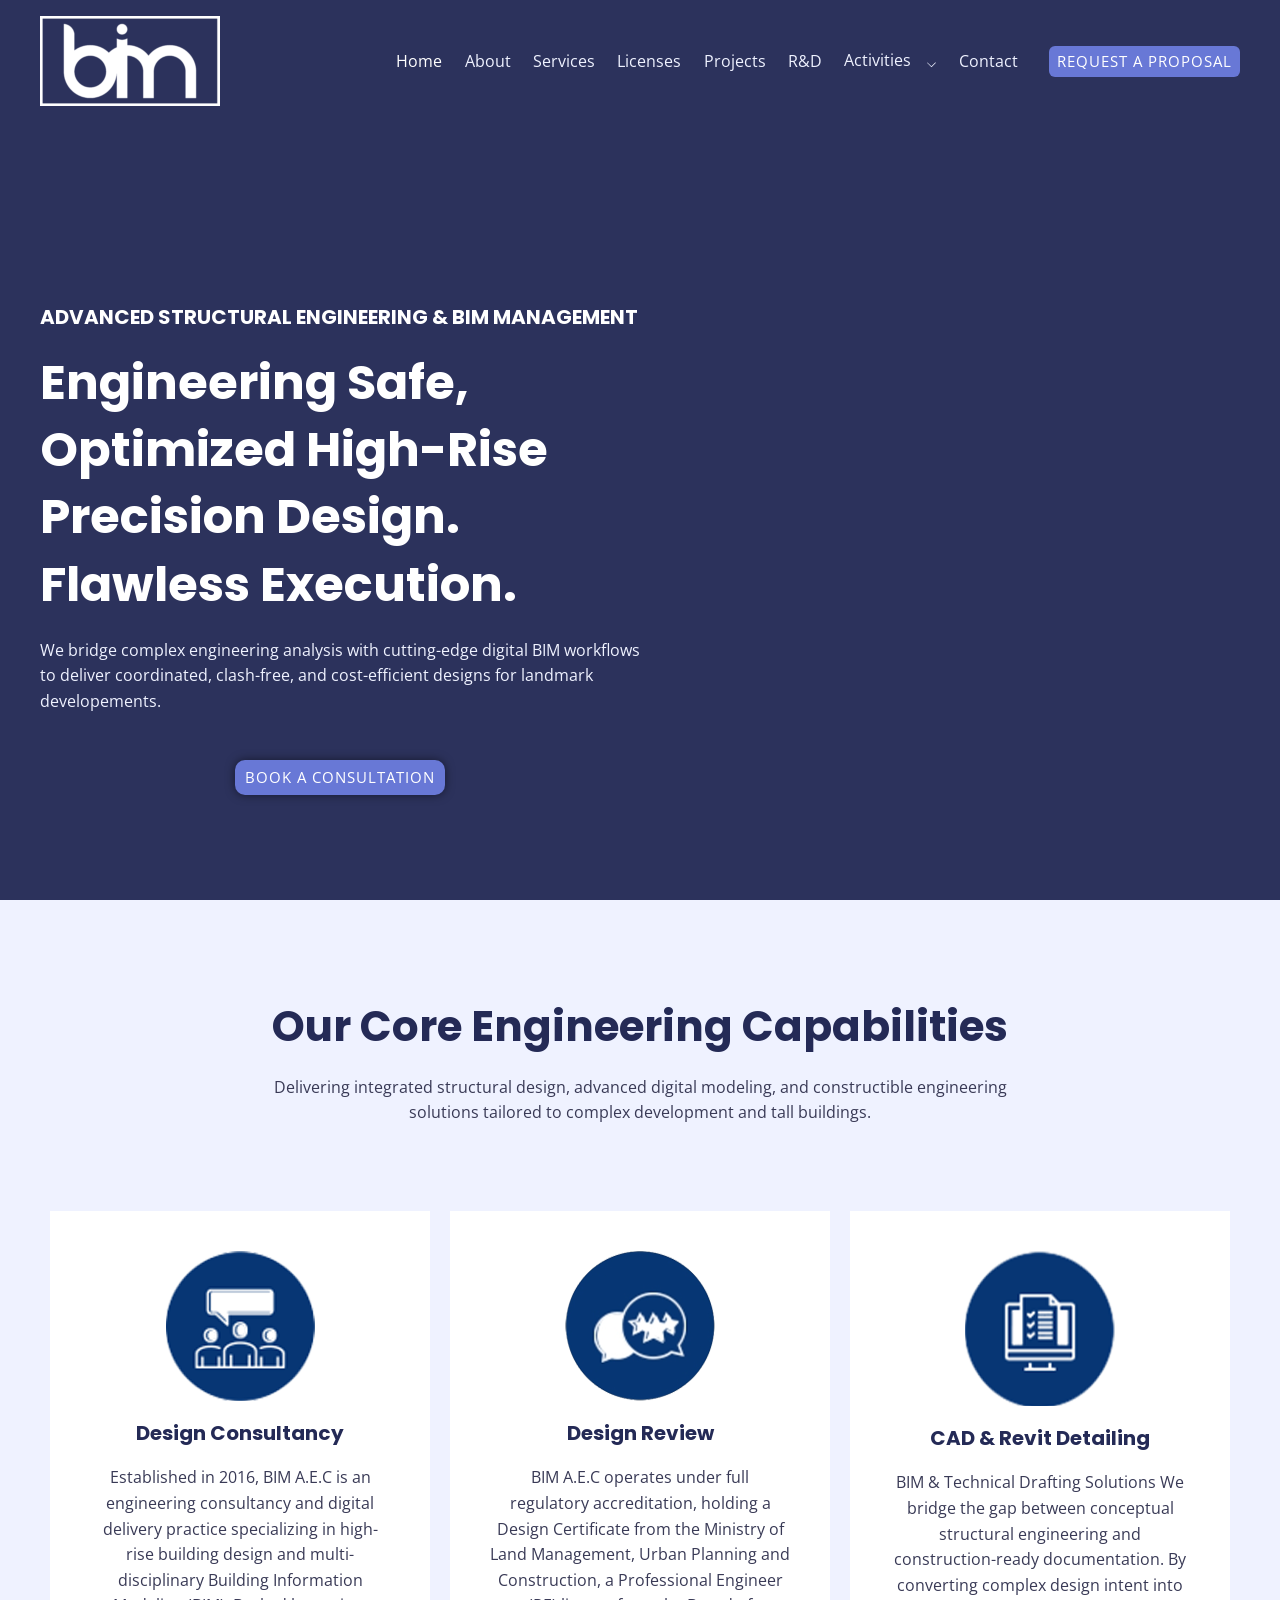
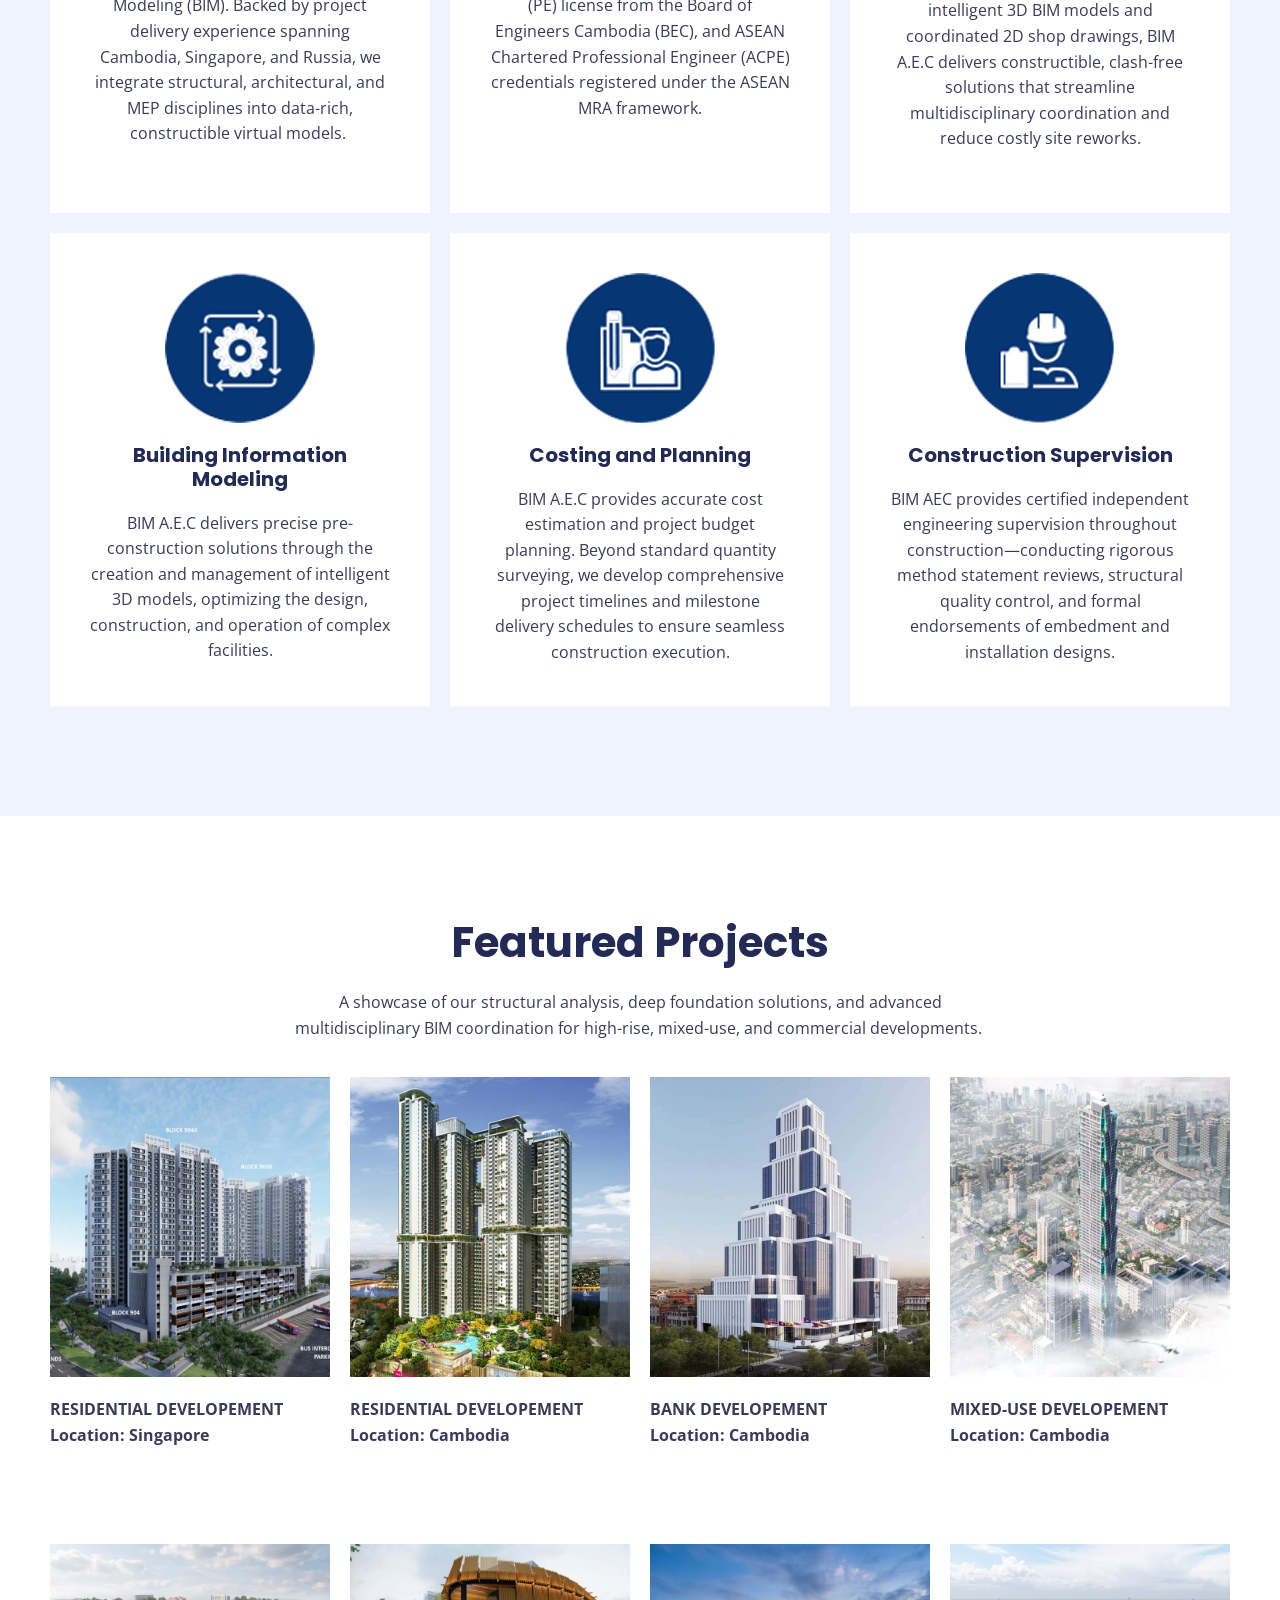
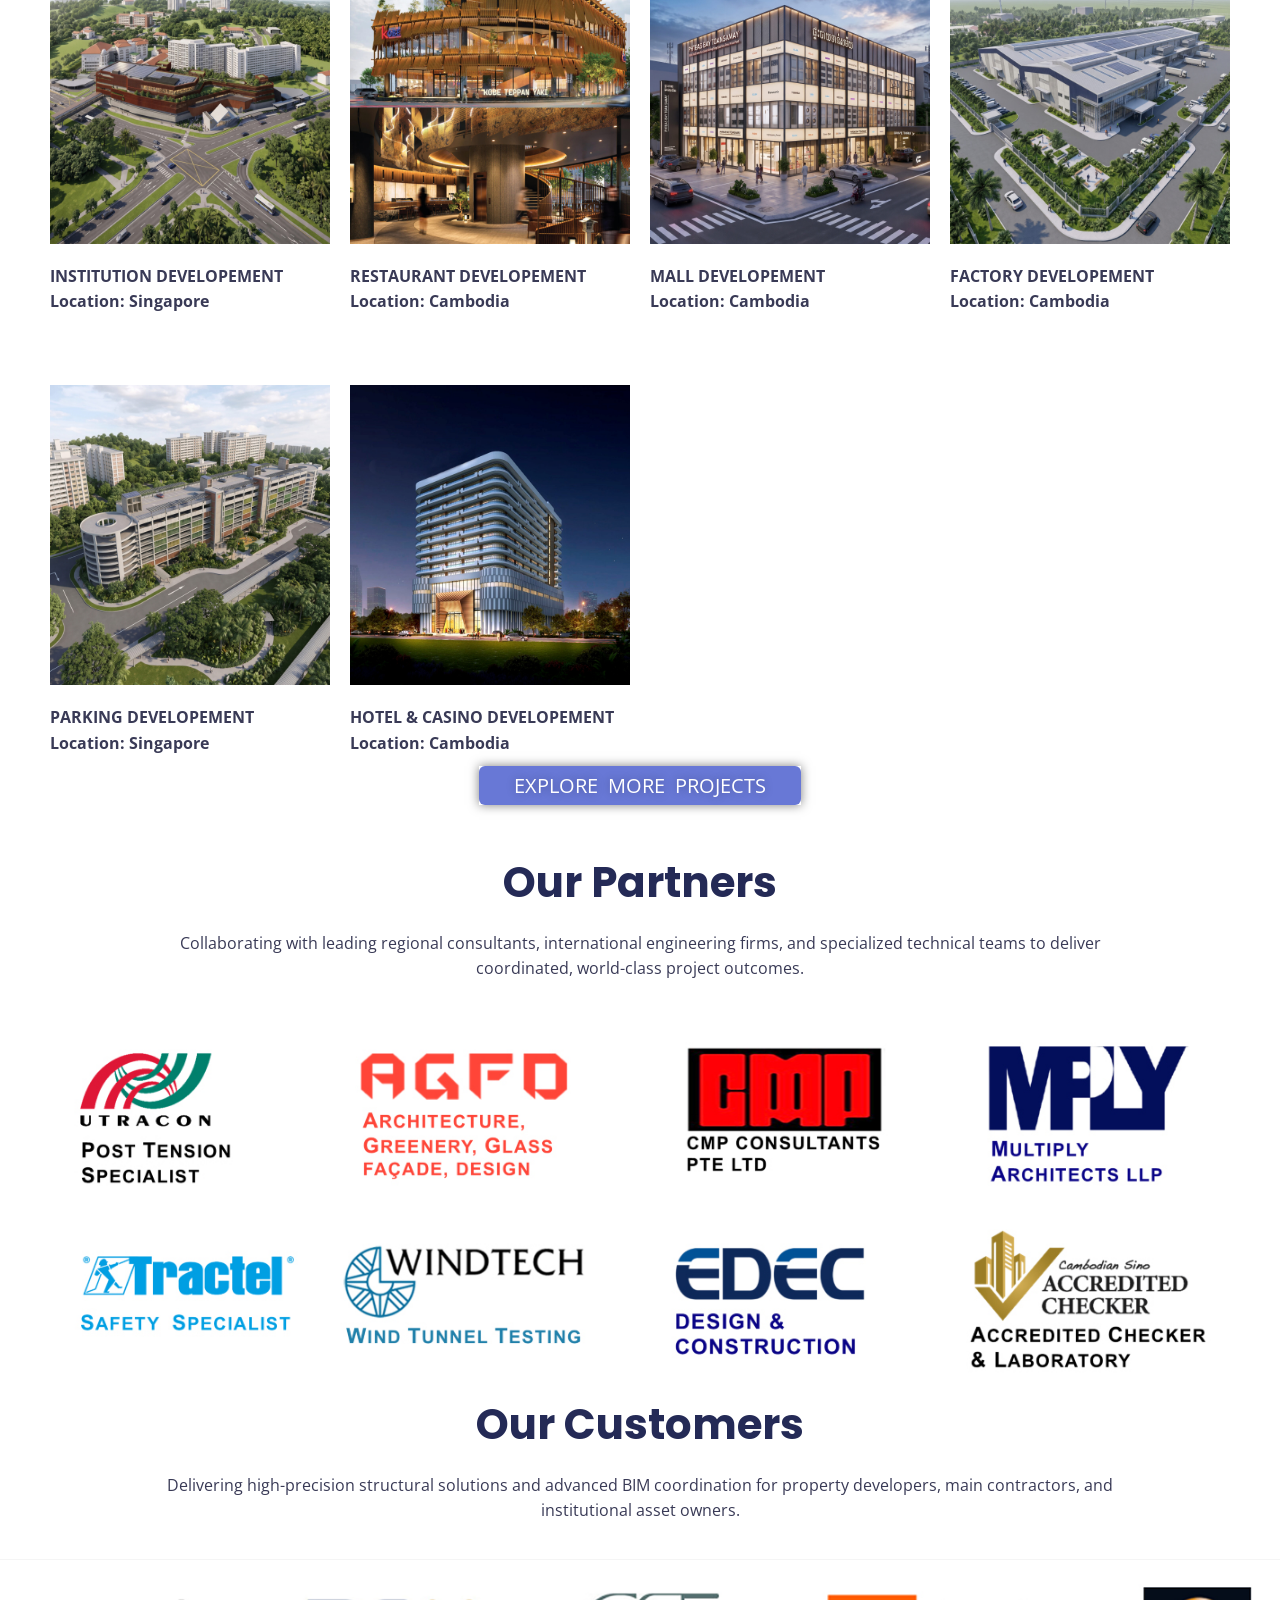
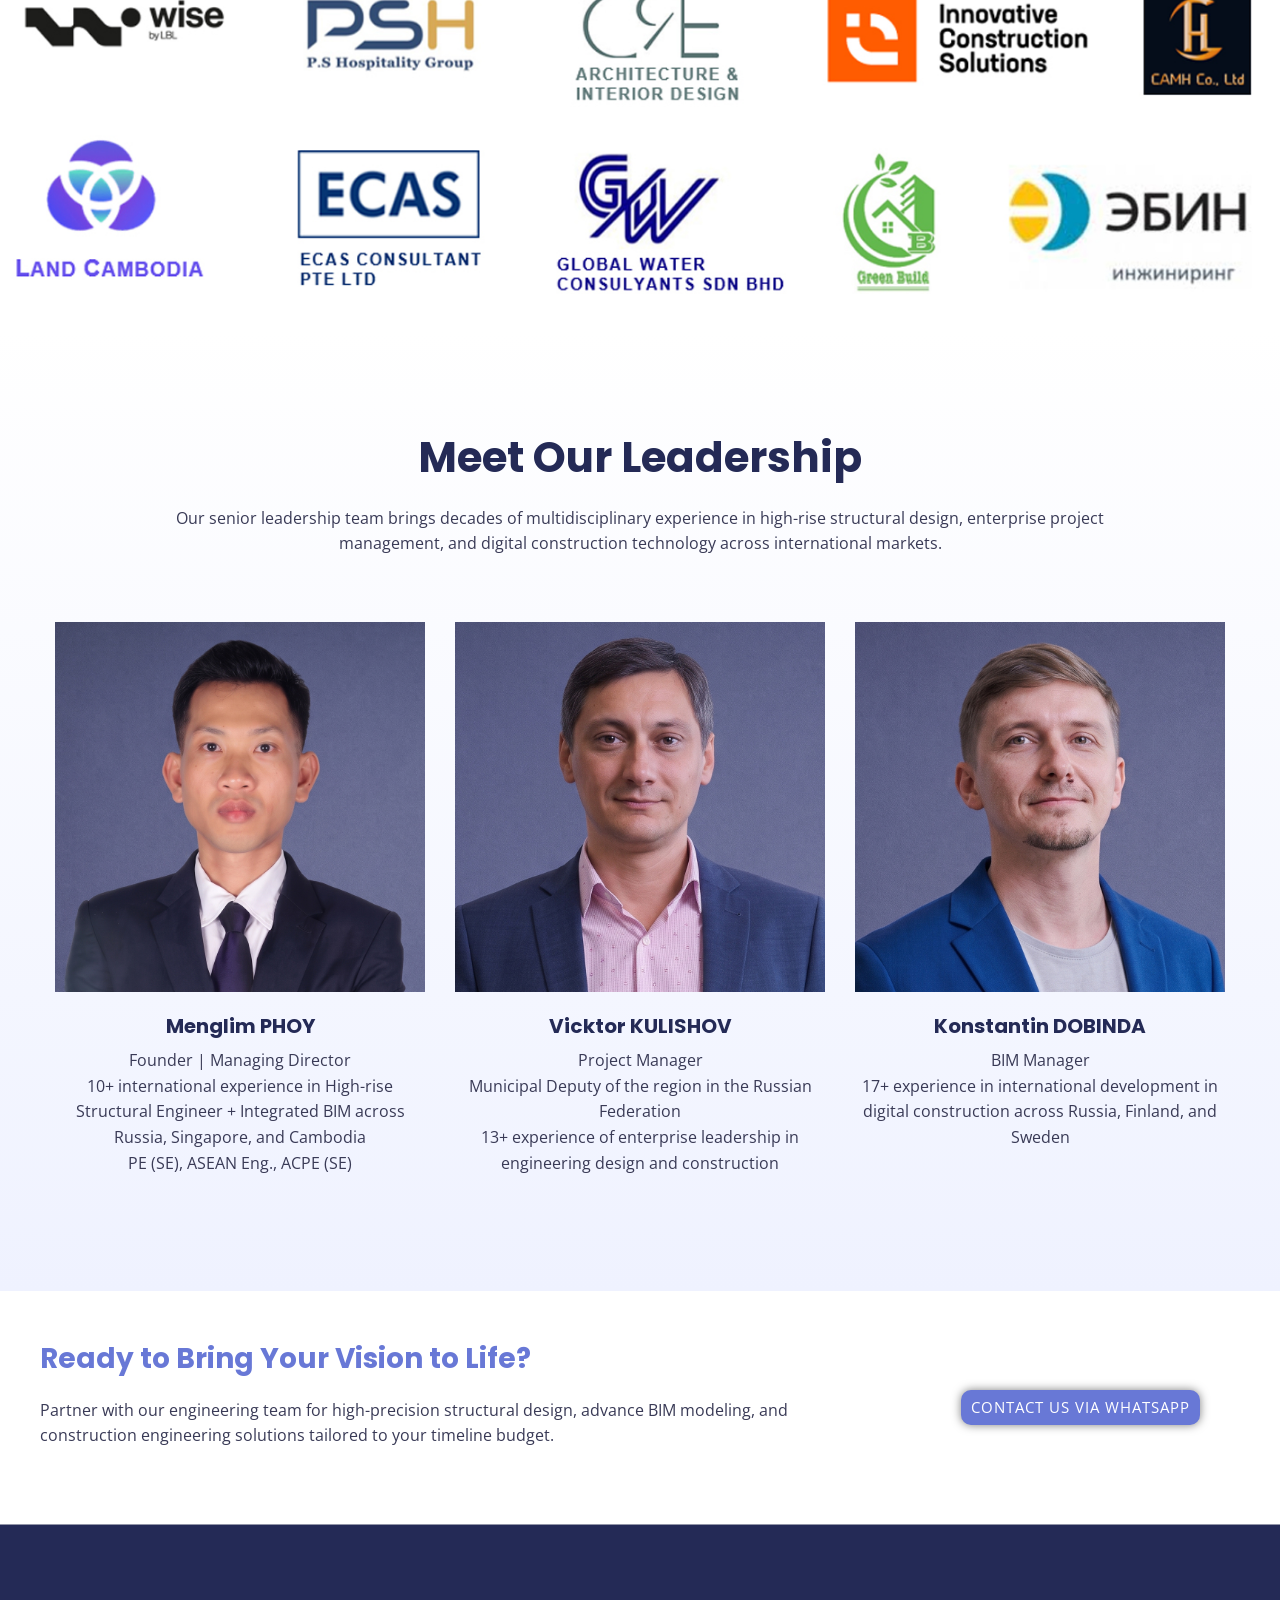
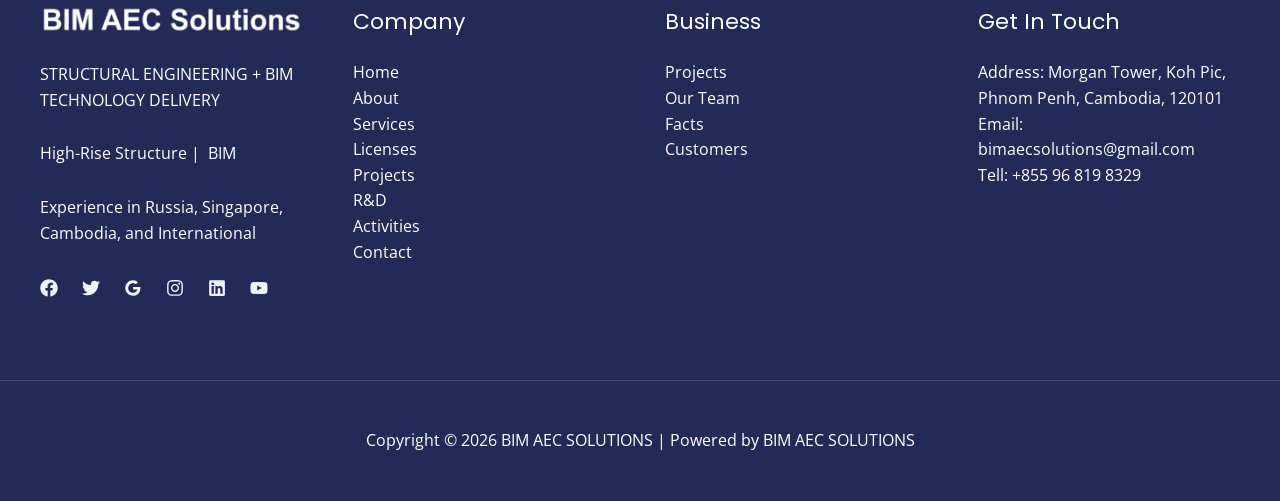
==== commit 0c82c6ac: "Add Activities Tab" ====
--- a/index.html
+++ b/index.html
@@ -147,6 +147,118 @@
 				height: auto;
 			}
 		</style>
+		<style id="activities-dropdown-css">
+		/* Navigation Submenu Styling for Activities -> Visit CABR */
+		.main-header-menu .menu-item-has-children {
+			position: relative;
+		}
+
+		.main-header-menu .menu-item-has-children .dropdown-menu-toggle {
+			display: inline-flex;
+			align-items: center;
+			margin-left: 6px;
+			vertical-align: middle;
+			transition: transform 0.25s ease;
+		}
+
+		.main-header-menu .menu-item-has-children .dropdown-menu-toggle svg {
+			width: 9px;
+			height: 6px;
+			fill: currentColor;
+		}
+
+		.main-header-menu .menu-item-has-children:hover .dropdown-menu-toggle {
+			transform: rotate(180deg);
+		}
+
+		.main-header-menu .menu-item-has-children .sub-menu {
+			position: absolute;
+			top: 100%;
+			left: 50%;
+			transform: translateX(-50%) translateY(10px);
+			min-width: 190px;
+			background: transparent !important;
+			border: 1px solid rgba(255, 255, 255, 0.25);
+			border-radius: 8px;
+			box-shadow: none !important;
+			padding: 6px;
+			margin: 0;
+			list-style: none;
+			opacity: 0;
+			visibility: hidden;
+			transition: opacity 0.2s ease, transform 0.2s ease, visibility 0.2s;
+			z-index: 99999;
+			text-align: left;
+			backdrop-filter: blur(8px);
+			-webkit-backdrop-filter: blur(8px);
+		}
+
+		.main-header-menu .menu-item-has-children .sub-menu::before {
+			display: none !important;
+		}
+
+		.main-header-menu .menu-item-has-children:hover > .sub-menu,
+		.main-header-menu .menu-item-has-children:focus-within > .sub-menu {
+			opacity: 1;
+			visibility: visible;
+			transform: translateX(-50%) translateY(0);
+		}
+
+		.main-header-menu .sub-menu .menu-item {
+			display: block;
+			width: 100%;
+			line-height: normal;
+			margin: 0;
+			padding: 0;
+		}
+
+		.main-header-menu .sub-menu .menu-item > .menu-link {
+			display: block;
+			padding: 8px 14px !important;
+			color: #ffffff !important;
+			font-family: 'Open Sans', sans-serif !important;
+			font-size: 14px !important;
+			font-weight: 500 !important;
+			line-height: 1.4 !important;
+			border-radius: 6px;
+			transition: background-color 0.2s ease, color 0.2s ease !important;
+			white-space: nowrap;
+			text-decoration: none !important;
+			background: transparent !important;
+		}
+
+		.main-header-menu .sub-menu .menu-item > .menu-link:hover,
+		.main-header-menu .sub-menu .menu-item.current-menu-item > .menu-link {
+			background-color: var(--ast-global-color-0, #6878d6) !important;
+			color: #ffffff !important;
+		}
+
+		@media (max-width: 768.99px) {
+			.main-header-menu .menu-item-has-children .sub-menu {
+				position: static;
+				transform: none !important;
+				opacity: 1 !important;
+				visibility: visible !important;
+				box-shadow: none !important;
+				border: none !important;
+				background: transparent !important;
+				border-radius: 6px;
+				margin: 4px 0 8px 12px !important;
+				padding: 4px 8px !important;
+				display: block !important;
+				backdrop-filter: none !important;
+				-webkit-backdrop-filter: none !important;
+			}
+			.main-header-menu .menu-item-has-children .sub-menu::before {
+				display: none !important;
+			}
+			.main-header-menu .sub-menu .menu-item > .menu-link {
+				padding: 8px 12px !important;
+				font-size: 14px !important;
+				background: transparent !important;
+			}
+		}
+		</style>
 		</head>
 
 <body itemtype="https://schema.org/WebPage" itemscope="itemscope" class="home wp-singular page-template-default page page-id-1464 wp-custom-logo wp-embed-responsive wp-theme-astra latepoint ehf-template-astra ehf-stylesheet-astra ast-desktop ast-page-builder-template ast-no-sidebar astra-4.14.2 ast-single-post ast-inherit-site-logo-transparent ast-theme-transparent-header ast-hfb-header elementor-default elementor-kit-1399 elementor-page elementor-page-1464">
@@ -179,6 +291,12 @@
 <li id="menu-item-2900" class="menu-item menu-item-type-post_type menu-item-object-page menu-item-2900"><a href="./our-licenses/index.html" class="menu-link">Licenses</a></li>
 <li id="menu-item-3522" class="menu-item menu-item-type-post_type menu-item-object-page menu-item-3522"><a href="./projects/index.html" class="menu-link">Projects</a></li>
 <li id="menu-item-3355" class="menu-item menu-item-type-post_type menu-item-object-page menu-item-3355"><a href="./rd/index.html" class="menu-link">R&amp;D</a></li>
+<li id="menu-item-activities" class="menu-item menu-item-type-post_type menu-item-object-page menu-item-has-children menu-item-activities"><a href="./Activities/index.html" class="menu-link">Activities<span role="application" class="dropdown-menu-toggle" tabindex="0"><span class="ast-icon icon-arrow"><svg class="ast-arrow-svg" xmlns="http://www.w3.org/2000/svg" width="10px" height="6px" viewBox="0 0 255 153"><path d="M7.5,7.5c-4.1,4.1-4.1,10.8,0,14.9l112.6,112.6c4.1,4.1,10.8,4.1,14.9,0L247.5,22.4c4.1-4.1,4.1-10.8,0-14.9 c-4.1-4.1-10.8-4.1-14.9,0L125,114.9L12.5,7.5C8.4,3.4,1.7,3.4,7.5,7.5z"></path></svg></span></span></a>
+<ul class="sub-menu">
+	<li id="menu-item-visit-cabr" class="menu-item menu-item-type-post_type menu-item-object-page menu-item-visit-cabr"><a href="./Activities/visit-cabr/index.html" class="menu-link">Visit CABR</a></li>
+	<li id="menu-item-ecadi" class="menu-item menu-item-type-post_type menu-item-object-page menu-item-ecadi"><a href="./Activities/ECADI/index.html" class="menu-link">ECADI</a></li>
+</ul>
+</li>
 <li id="menu-item-724" class="menu-item menu-item-type-post_type menu-item-object-page menu-item-724"><a href="./contact/index.html" class="menu-link">Contact</a></li>
 </ul></div></nav></div></div>		</div>
 				<div class="ast-builder-layout-element ast-flex site-header-focus-item ast-header-button-1" data-section="section-hb-button-1">
@@ -223,6 +341,12 @@
 <li class="menu-item menu-item-type-post_type menu-item-object-page menu-item-2900"><a href="./our-licenses/index.html" class="menu-link">Licenses</a></li>
 <li class="menu-item menu-item-type-post_type menu-item-object-page menu-item-3522"><a href="./projects/index.html" class="menu-link">Projects</a></li>
 <li class="menu-item menu-item-type-post_type menu-item-object-page menu-item-3355"><a href="./rd/index.html" class="menu-link">R&amp;D</a></li>
+<li class="menu-item menu-item-type-post_type menu-item-object-page menu-item-has-children menu-item-activities"><a href="./Activities/index.html" class="menu-link">Activities<span role="application" class="dropdown-menu-toggle" tabindex="0"><span class="ast-icon icon-arrow"><svg class="ast-arrow-svg" xmlns="http://www.w3.org/2000/svg" width="10px" height="6px" viewBox="0 0 255 153"><path d="M7.5,7.5c-4.1,4.1-4.1,10.8,0,14.9l112.6,112.6c4.1,4.1,10.8,4.1,14.9,0L247.5,22.4c4.1-4.1,4.1-10.8,0-14.9 c-4.1-4.1-10.8-4.1-14.9,0L125,114.9L12.5,7.5C8.4,3.4,1.7,3.4,7.5,7.5z"></path></svg></span></span></a>
+<ul class="sub-menu">
+	<li class="menu-item menu-item-type-post_type menu-item-object-page menu-item-visit-cabr"><a href="./Activities/visit-cabr/index.html" class="menu-link">Visit CABR</a></li>
+	<li class="menu-item menu-item-type-post_type menu-item-object-page menu-item-ecadi"><a href="./Activities/ECADI/index.html" class="menu-link">ECADI</a></li>
+</ul>
+</li>
 <li class="menu-item menu-item-type-post_type menu-item-object-page menu-item-724"><a href="./contact/index.html" class="menu-link">Contact</a></li>
 </ul></div></nav></div></div>		</div>
 					</div>
@@ -682,6 +806,7 @@
 <li class="menu-item menu-item-type-post_type menu-item-object-page menu-item-2900"><a href="./our-licenses/index.html" class="menu-link">Licenses</a></li>
 <li class="menu-item menu-item-type-post_type menu-item-object-page menu-item-3522"><a href="./projects/index.html" class="menu-link">Projects</a></li>
 <li class="menu-item menu-item-type-post_type menu-item-object-page menu-item-3355"><a href="./rd/index.html" class="menu-link">R&amp;D</a></li>
+<li class="menu-item menu-item-type-post_type menu-item-object-page menu-item-activities"><a href="./Activities/index.html" class="menu-link">Activities</a></li>
 <li class="menu-item menu-item-type-post_type menu-item-object-page menu-item-724"><a href="./contact/index.html" class="menu-link">Contact</a></li>
 </ul></nav></section>		</aside>
 						</div>
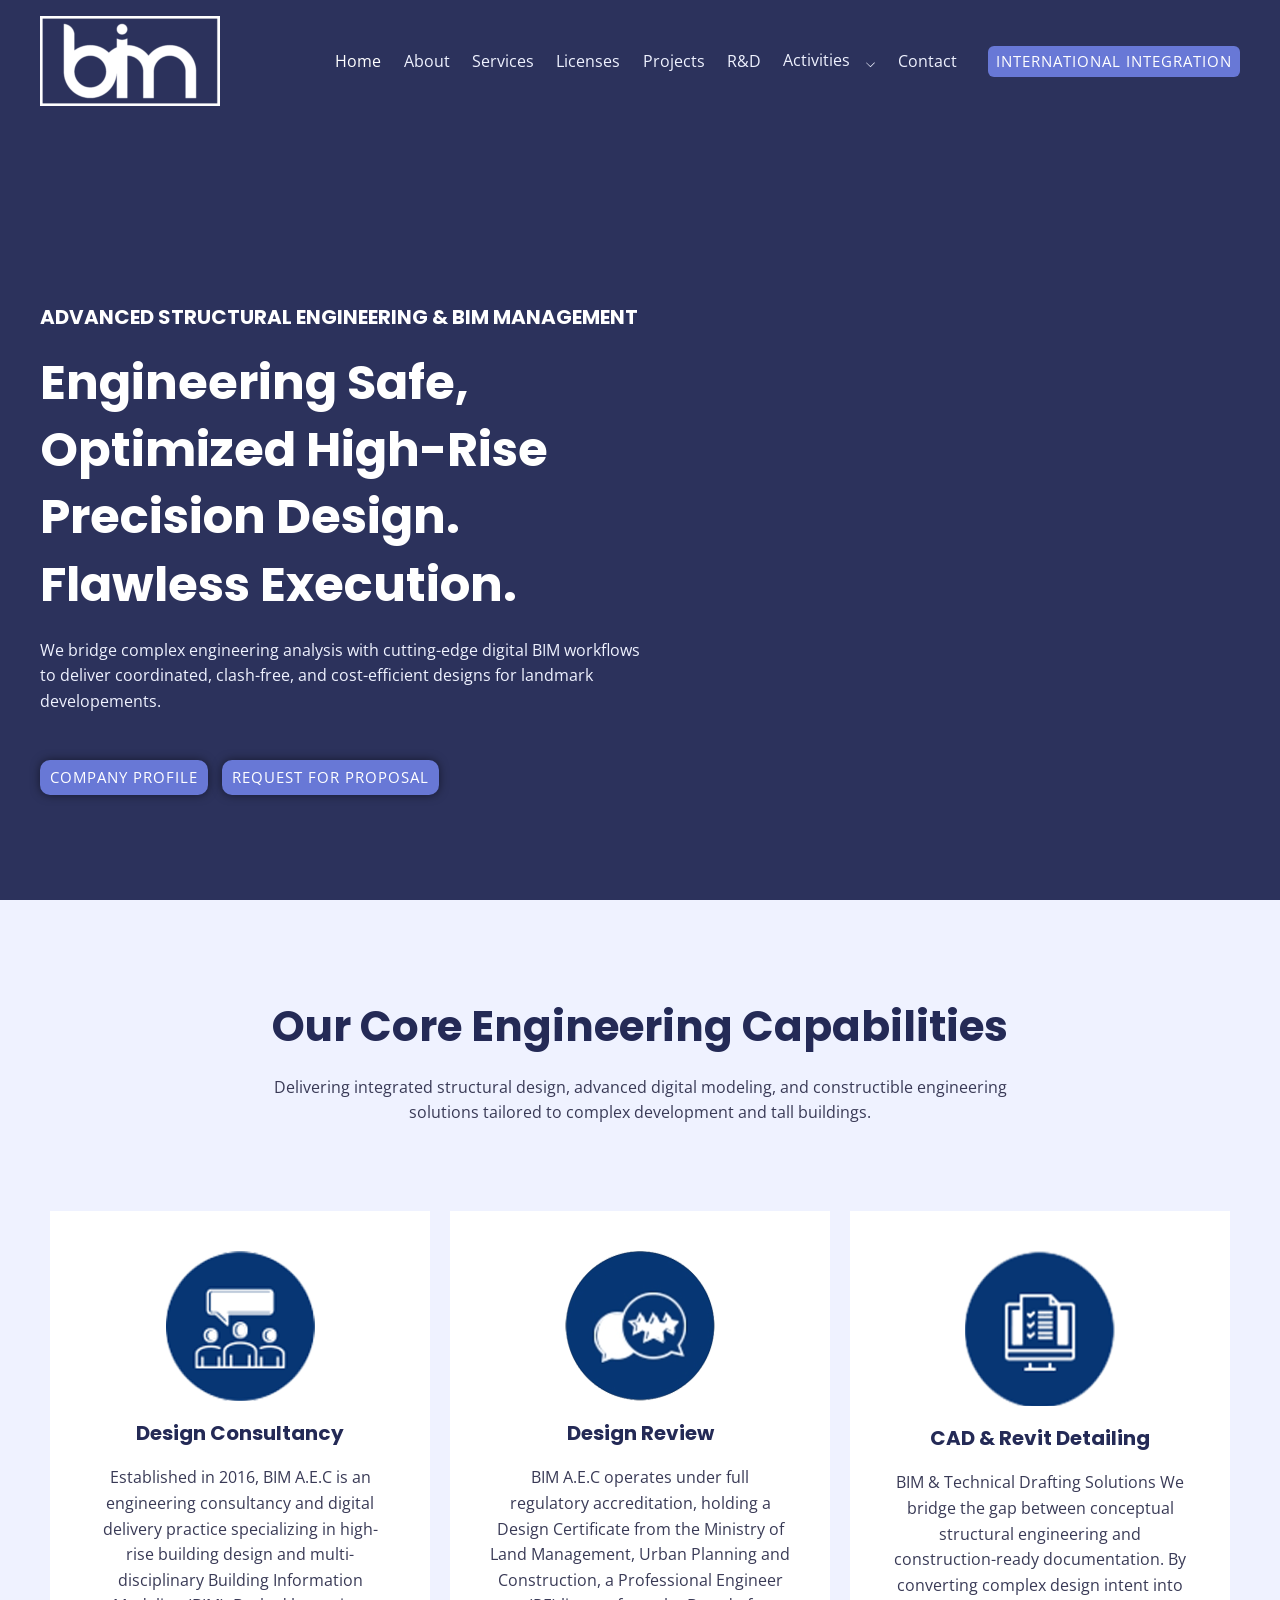
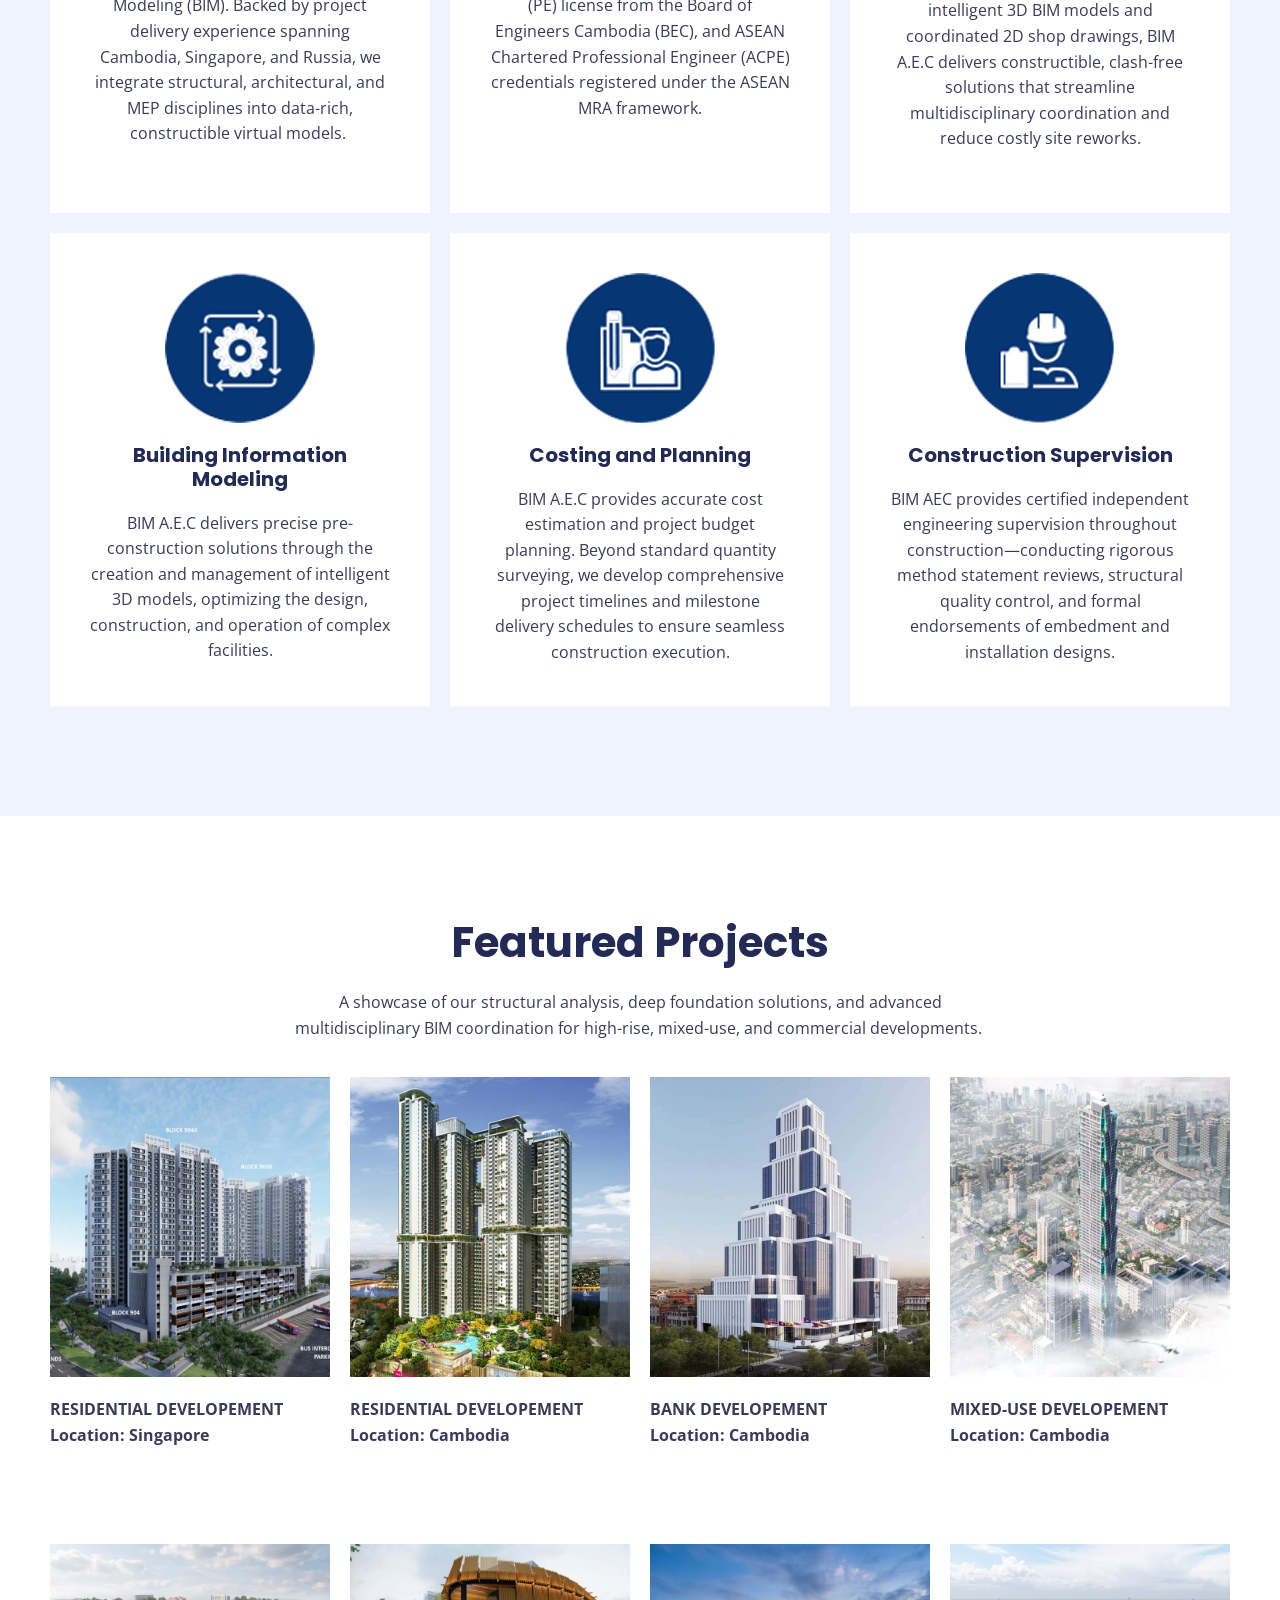
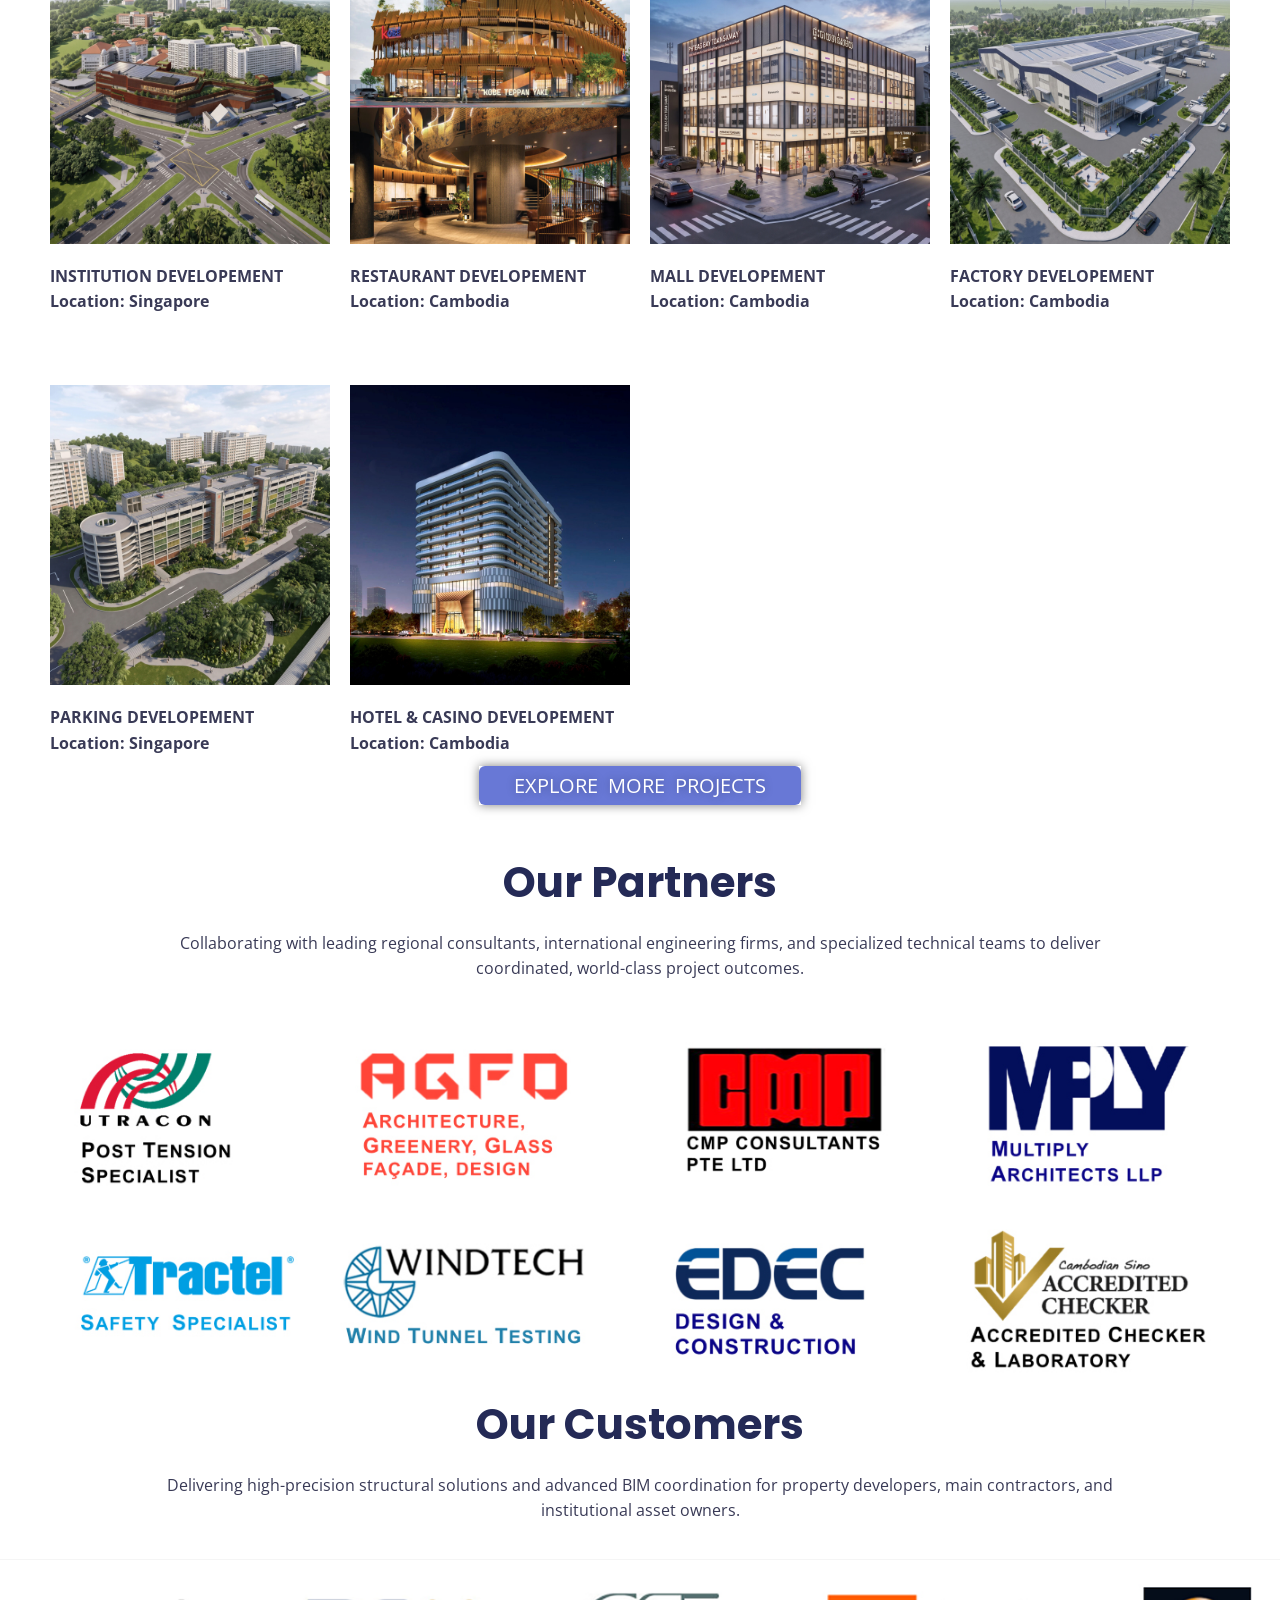
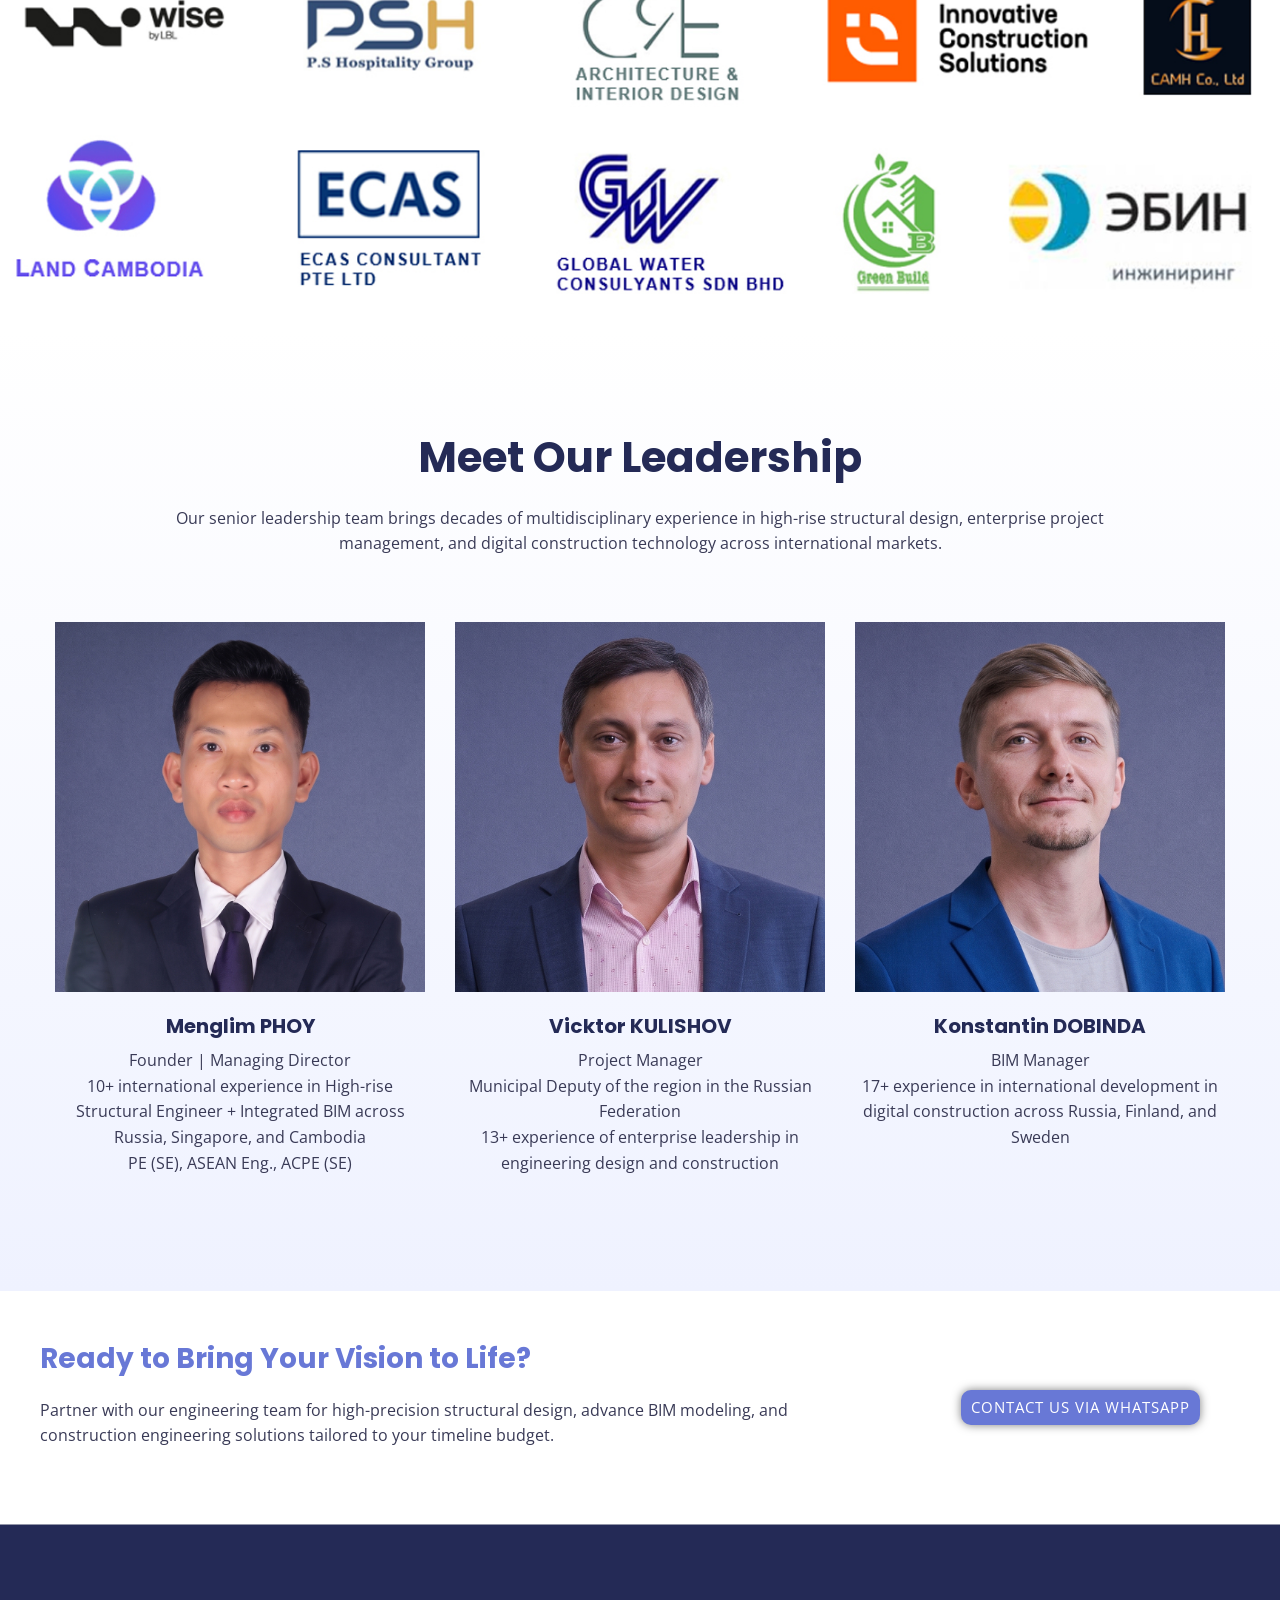
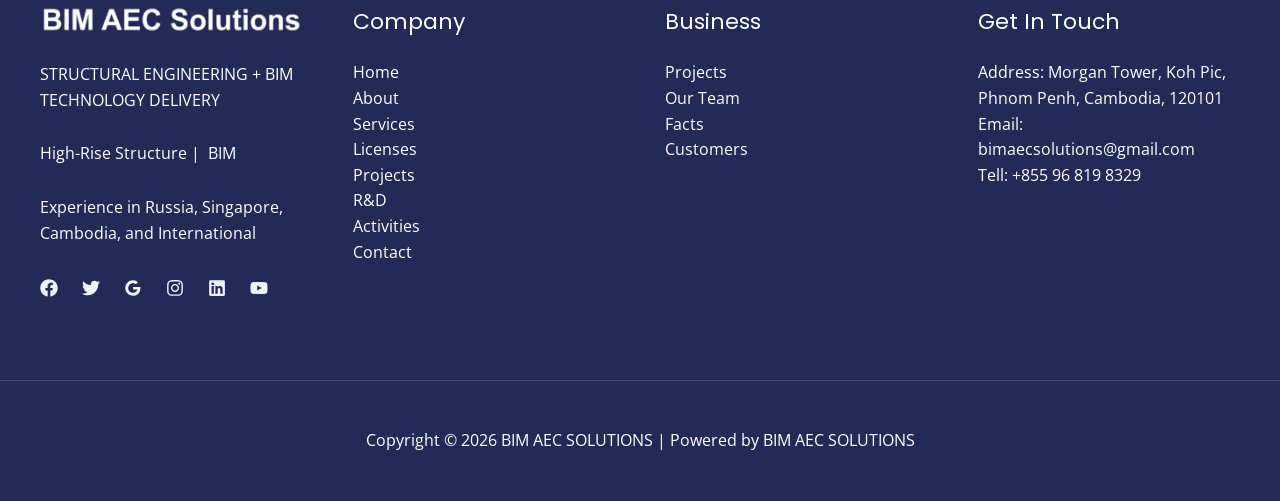
==== commit efcbdc2d: "Revise manu bar and add button" ====
--- a/index.html
+++ b/index.html
@@ -1,153 +1,6267 @@
 <!DOCTYPE html>
 <html lang="en-US">
-<head><meta charset="UTF-8">
-
-<meta name="viewport" content="width=device-width, initial-scale=1">
-	<link rel="profile" href="https://gmpg.org/xfn/11"> 
-	<title>BIM AEC SOLUTIONS – Structural Engineer &amp; BIM Management Service</title>
-<meta name="robots" content="max-image-preview:large">
-<link rel="dns-prefetch" href="//fonts.googleapis.com">
-<link href="https://fonts.googleapis.com/" rel="preconnect">
-<link href="https://fonts.gstatic.com/" crossorigin="anonymous" rel="preconnect">
-
-
-
-
-
-<style id="wp-img-auto-sizes-contain-inline-css">
-img:is([sizes=auto i],[sizes^="auto," i]){contain-intrinsic-size:3000px 1500px}
-/*# sourceURL=wp-img-auto-sizes-contain-inline-css */
-</style>
-<link rel="stylesheet" id="astra-theme-css-css" href="./shared/main.min.css?ver=4.14.2" media="all">
-<style id="astra-theme-css-inline-css">
-:root{--ast-post-nav-space:0;--ast-container-default-xlg-padding:6.67em;--ast-container-default-lg-padding:5.67em;--ast-container-default-slg-padding:4.34em;--ast-container-default-md-padding:3.34em;--ast-container-default-sm-padding:6.67em;--ast-container-default-xs-padding:2.4em;--ast-container-default-xxs-padding:1.4em;--ast-code-block-background:#EEEEEE;--ast-comment-inputs-background:#FAFAFA;--ast-normal-container-width:1200px;--ast-narrow-container-width:750px;--ast-blog-title-font-weight:normal;--ast-blog-meta-weight:inherit;--ast-global-color-primary:var(--ast-global-color-5);--ast-global-color-secondary:var(--ast-global-color-4);--ast-global-color-alternate-background:var(--ast-global-color-7);--ast-global-color-subtle-background:var(--ast-global-color-6);--ast-bg-style-guide:var( --ast-global-color-secondary,var(--ast-global-color-5) );--ast-shadow-style-guide:0px 0px 4px 0 #00000057;--ast-global-dark-bg-style:#fff;--ast-global-dark-lfs:#fbfbfb;--ast-widget-bg-color:#fafafa;--ast-wc-container-head-bg-color:#fbfbfb;--ast-title-layout-bg:#eeeeee;--ast-search-border-color:#e7e7e7;--ast-lifter-hover-bg:#e6e6e6;--ast-gallery-block-color:#000;--srfm-color-input-label:var(--ast-global-color-2);}html{font-size:100%;}a,.page-title{color:var(--ast-global-color-1);}a:hover,a:focus{color:var(--ast-global-color-1);}body,button,input,select,textarea,.ast-button,.ast-custom-button{font-family:'Open Sans',sans-serif;font-weight:400;font-size:16px;font-size:1rem;line-height:var(--ast-body-line-height,1.6em);}blockquote{color:var(--ast-global-color-3);}h1,h2,h3,h4,h5,h6,.entry-content :where(h1,h2,h3,h4,h5,h6),.entry-content :where(h1,h2,h3,h4,h5,h6) a,.site-title,.site-title a{font-family:'Poppins',sans-serif;font-weight:700;line-height:1em;}.ast-site-identity .site-title a{color:var(--ast-global-color-2);}.site-title{font-size:35px;font-size:2.1875rem;display:none;}header .custom-logo-link img{max-width:180px;width:180px;}.astra-logo-svg{width:180px;}.site-header .site-description{font-size:15px;font-size:0.9375rem;display:none;}.entry-title{font-size:30px;font-size:1.875rem;}.archive .ast-article-post .ast-article-inner,.blog .ast-article-post .ast-article-inner,.archive .ast-article-post .ast-article-inner:hover,.blog .ast-article-post .ast-article-inner:hover{overflow:hidden;}h1,.entry-content :where(h1),.entry-content :where(h1) a{font-size:48px;font-size:3rem;font-weight:700;font-family:'Poppins',sans-serif;line-height:1.4em;}h2,.entry-content :where(h2),.entry-content :where(h2) a{font-size:42px;font-size:2.625rem;font-family:'Poppins',sans-serif;line-height:1.3em;}h3,.entry-content :where(h3),.entry-content :where(h3) a{font-size:28px;font-size:1.75rem;font-family:'Poppins',sans-serif;line-height:1.3em;}h4,.entry-content :where(h4),.entry-content :where(h4) a{font-size:20px;font-size:1.25rem;line-height:1.2em;font-family:'Poppins',sans-serif;}h5,.entry-content :where(h5),.entry-content :where(h5) a{font-size:18px;font-size:1.125rem;line-height:1.2em;font-family:'Poppins',sans-serif;}h6,.entry-content :where(h6),.entry-content :where(h6) a{font-size:15px;font-size:0.9375rem;line-height:1.25em;font-family:'Poppins',sans-serif;}::selection{background-color:var(--ast-global-color-0);color:#ffffff;}body,h1,h2,h3,h4,h5,h6,.entry-title a,.entry-content :where(h1,h2,h3,h4,h5,h6),.entry-content :where(h1,h2,h3,h4,h5,h6) a{color:var(--ast-global-color-3);}.tagcloud a:hover,.tagcloud a:focus,.tagcloud a.current-item{color:#ffffff;border-color:var(--ast-global-color-1);background-color:var(--ast-global-color-1);}input:focus,input[type="text"]:focus,input[type="email"]:focus,input[type="url"]:focus,input[type="password"]:focus,input[type="reset"]:focus,input[type="search"]:focus,textarea:focus{border-color:var(--ast-global-color-1);}input[type="radio"]:checked,input[type=reset],input[type="checkbox"]:checked,input[type="checkbox"]:hover:checked,input[type="checkbox"]:focus:checked,input[type=range]::-webkit-slider-thumb{border-color:var(--ast-global-color-1);background-color:var(--ast-global-color-1);box-shadow:none;}.site-footer a:hover + .post-count,.site-footer a:focus + .post-count{background:var(--ast-global-color-1);border-color:var(--ast-global-color-1);}.single .nav-links .nav-previous,.single .nav-links .nav-next{color:var(--ast-global-color-1);}.entry-meta,.entry-meta *{line-height:1.45;color:var(--ast-global-color-1);}.entry-meta a:not(.ast-button):hover,.entry-meta a:not(.ast-button):hover *,.entry-meta a:not(.ast-button):focus,.entry-meta a:not(.ast-button):focus *,.page-links > .page-link,.page-links .page-link:hover,.post-navigation a:hover{color:var(--ast-global-color-1);}#cat option,.secondary .calendar_wrap thead a,.secondary .calendar_wrap thead a:visited{color:var(--ast-global-color-1);}.secondary .calendar_wrap #today,.ast-progress-val span{background:var(--ast-global-color-1);}.secondary a:hover + .post-count,.secondary a:focus + .post-count{background:var(--ast-global-color-1);border-color:var(--ast-global-color-1);}.calendar_wrap #today > a{color:#ffffff;}.page-links .page-link,.single .post-navigation a{color:var(--ast-global-color-1);}.ast-search-menu-icon .search-form button.search-submit{padding:0 4px;}.ast-search-menu-icon form.search-form{padding-right:0;}.ast-header-search .ast-search-menu-icon.ast-dropdown-active .search-form,.ast-header-search .ast-search-menu-icon.ast-dropdown-active .search-field:focus{transition:all 0.2s;}.search-form input.search-field:focus{outline:none;}.ast-mobile-header-content .ast-builder-layout-element:not(.ast-builder-menu):not(.ast-header-divider-element),.ast-mobile-popup-content .ast-builder-layout-element:not(.ast-builder-menu):not(.ast-header-divider-element){padding:15px 20px;}.wp-block-latest-posts > li > a{color:var(--ast-global-color-2);}.widget-title,.widget .wp-block-heading{font-size:22px;font-size:1.375rem;color:var(--ast-global-color-3);}.ast-search-menu-icon.slide-search a:focus-visible:focus-visible,.astra-search-icon:focus-visible,#close:focus-visible,a:focus-visible,.ast-menu-toggle:focus-visible,.site .skip-link:focus-visible,.wp-block-loginout input:focus-visible,.wp-block-search.wp-block-search__button-inside .wp-block-search__inside-wrapper,.ast-header-navigation-arrow:focus-visible,.ast-orders-table__row .ast-orders-table__cell:focus-visible,a#ast-apply-coupon:focus-visible,#ast-apply-coupon:focus-visible,#close:focus-visible,.button.search-submit:focus-visible,#search_submit:focus,.normal-search:focus-visible,.ast-header-account-wrap:focus-visible,.astra-cart-drawer-close:focus,.ast-single-variation:focus,.ast-button:focus,.ast-builder-button-wrap:has(.ast-custom-button-link:focus),.ast-builder-button-wrap .ast-custom-button-link:focus{outline-style:dotted;outline-color:inherit;outline-width:thin;}input:focus,input[type="text"]:focus,input[type="email"]:focus,input[type="url"]:focus,input[type="password"]:focus,input[type="reset"]:focus,input[type="search"]:focus,input[type="number"]:focus,textarea:focus,.wp-block-search__input:focus,[data-section="section-header-mobile-trigger"] .ast-button-wrap .ast-mobile-menu-trigger-minimal:focus,.ast-mobile-popup-drawer.active .menu-toggle-close:focus,#ast-scroll-top:focus,#coupon_code:focus,#ast-coupon-code:focus{border-style:dotted;border-color:inherit;border-width:thin;}input{outline:none;}.site-logo-img img{filter:url(#ast-img-color-filter); transition:all 0.2s linear;}body .ast-oembed-container *{position:absolute;top:0;width:100%;height:100%;left:0;}body .wp-block-embed-pocket-casts .ast-oembed-container *{position:unset;}.ast-single-post-featured-section + article {margin-top: 2em;}.site-content .ast-single-post-featured-section img {width: 100%;overflow: hidden;object-fit: cover;}.site > .ast-single-related-posts-container {margin-top: 0;}@media (min-width: 769px) {.ast-desktop .ast-container--narrow {max-width: var(--ast-narrow-container-width);margin: 0 auto;}}.ast-page-builder-template .hentry {margin: 0;}.ast-page-builder-template .site-content > .ast-container {max-width: 100%;padding: 0;}.ast-page-builder-template .site .site-content #primary {padding: 0;margin: 0;}.ast-page-builder-template .no-results {text-align: center;margin: 4em auto;}.ast-page-builder-template .ast-pagination {padding: 2em;}.ast-page-builder-template .entry-header.ast-no-title.ast-no-thumbnail {margin-top: 0;}.ast-page-builder-template .entry-header.ast-header-without-markup {margin-top: 0;margin-bottom: 0;}.ast-page-builder-template .entry-header.ast-no-title.ast-no-meta {margin-bottom: 0;}.ast-page-builder-template.single .post-navigation {padding-bottom: 2em;}.ast-page-builder-template.single-post .site-content > .ast-container {max-width: 100%;}.ast-page-builder-template .entry-header {margin-top: 4em;margin-left: auto;margin-right: auto;padding-left: 20px;padding-right: 20px;}.single.ast-page-builder-template .entry-header {padding-left: 20px;padding-right: 20px;}.ast-page-builder-template .ast-archive-description {margin: 4em auto 0;padding-left: 20px;padding-right: 20px;}.ast-page-builder-template.ast-no-sidebar .entry-content .alignwide {margin-left: 0;margin-right: 0;}@media (max-width:768.99px){#ast-desktop-header{display:none;}}@media (min-width:769px){#ast-mobile-header{display:none;}}.wp-block-buttons.aligncenter{justify-content:center;}.wp-block-buttons .wp-block-button.is-style-outline .wp-block-button__link.wp-element-button,.ast-outline-button,.wp-block-uagb-buttons-child .uagb-buttons-repeater.ast-outline-button{border-top-width:2px;border-right-width:2px;border-bottom-width:2px;border-left-width:2px;font-family:inherit;font-weight:400;font-size:15px;font-size:0.9375rem;line-height:1em;border-top-left-radius:6px;border-top-right-radius:6px;border-bottom-right-radius:6px;border-bottom-left-radius:6px;}.wp-block-button .wp-block-button__link.wp-element-button.is-style-outline:not(.has-background),.wp-block-button.is-style-outline>.wp-block-button__link.wp-element-button:not(.has-background),.ast-outline-button{background-color:transparent;}.uagb-buttons-repeater.ast-outline-button{border-radius:9999px;}.entry-content[data-ast-blocks-layout] > figure{margin-bottom:1em;}@media (max-width:768px){.ast-left-sidebar #content > .ast-container{display:flex;flex-direction:column-reverse;width:100%;}.ast-separate-container .ast-article-post,.ast-separate-container .ast-article-single{padding:1.5em 2.14em;}.ast-author-box img.avatar{margin:20px 0 0 0;}}@media (min-width:769px){.ast-separate-container.ast-right-sidebar #primary,.ast-separate-container.ast-left-sidebar #primary{border:0;}.search-no-results.ast-separate-container #primary{margin-bottom:4em;}}.elementor-widget-button .elementor-button{border-style:solid;text-decoration:none;border-top-width:0px;border-right-width:0px;border-left-width:0px;border-bottom-width:0px;}body .elementor-button.elementor-size-sm,body .elementor-button.elementor-size-xs,body .elementor-button.elementor-size-md,body .elementor-button.elementor-size-lg,body .elementor-button.elementor-size-xl,body .elementor-button{border-top-left-radius:6px;border-top-right-radius:6px;border-bottom-right-radius:6px;border-bottom-left-radius:6px;padding-top:17px;padding-right:35px;padding-bottom:17px;padding-left:35px;}.wp-block-button .wp-block-button__link ,.elementor-widget-button .elementor-button,.elementor-widget-button .elementor-button:visited{color:#ffffff;}.elementor-widget-button .elementor-button{border-color:var(--ast-global-color-0);background-color:var(--ast-global-color-0);}.elementor-widget-button .elementor-button:hover,.elementor-widget-button .elementor-button:focus{color:#ffffff;background-color:var(--ast-global-color-1);border-color:var(--ast-global-color-1);}.elementor-widget-button .elementor-button{font-weight:400;font-size:15px;font-size:0.9375rem;line-height:1em;text-transform:uppercase;letter-spacing:1px;}body .elementor-button.elementor-size-sm,body .elementor-button.elementor-size-xs,body .elementor-button.elementor-size-md,body .elementor-button.elementor-size-lg,body .elementor-button.elementor-size-xl,body .elementor-button{font-size:15px;font-size:0.9375rem;}.wp-block-button .wp-block-button__link:hover,.wp-block-button .wp-block-button__link:focus{color:#ffffff;background-color:var(--ast-global-color-1);border-color:var(--ast-global-color-1);}.elementor-widget-heading h1.elementor-heading-title{line-height:1.4em;}.elementor-widget-heading h2.elementor-heading-title{line-height:1.3em;}.elementor-widget-heading h3.elementor-heading-title{line-height:1.3em;}.elementor-widget-heading h4.elementor-heading-title{line-height:1.2em;}.elementor-widget-heading h5.elementor-heading-title{line-height:1.2em;}.elementor-widget-heading h6.elementor-heading-title{line-height:1.25em;}.wp-block-button .wp-block-button__link,.wp-block-search .wp-block-search__button,body .wp-block-file .wp-block-file__button{border-style:solid;border-top-width:0px;border-right-width:0px;border-left-width:0px;border-bottom-width:0px;border-color:var(--ast-global-color-0);background-color:var(--ast-global-color-0);color:#ffffff;font-family:inherit;font-weight:400;line-height:1em;text-transform:uppercase;letter-spacing:1px;font-size:15px;font-size:0.9375rem;border-top-left-radius:6px;border-top-right-radius:6px;border-bottom-right-radius:6px;border-bottom-left-radius:6px;padding-top:17px;padding-right:35px;padding-bottom:17px;padding-left:35px;}.menu-toggle,button,.ast-button,.ast-custom-button,.button,input#submit,input[type="button"],input[type="submit"],input[type="reset"],form[CLASS*="wp-block-search__"].wp-block-search .wp-block-search__inside-wrapper .wp-block-search__button,body .wp-block-file .wp-block-file__button{border-style:solid;border-top-width:0px;border-right-width:0px;border-left-width:0px;border-bottom-width:0px;color:#ffffff;border-color:var(--ast-global-color-0);background-color:var(--ast-global-color-0);padding-top:17px;padding-right:35px;padding-bottom:17px;padding-left:35px;font-family:inherit;font-weight:400;font-size:15px;font-size:0.9375rem;line-height:1em;text-transform:uppercase;letter-spacing:1px;border-top-left-radius:6px;border-top-right-radius:6px;border-bottom-right-radius:6px;border-bottom-left-radius:6px;}button:focus,.menu-toggle:hover,button:hover,.ast-button:hover,.ast-custom-button:hover .button:hover,.ast-custom-button:hover ,input[type=reset]:hover,input[type=reset]:focus,input#submit:hover,input#submit:focus,input[type="button"]:hover,input[type="button"]:focus,input[type="submit"]:hover,input[type="submit"]:focus,form[CLASS*="wp-block-search__"].wp-block-search .wp-block-search__inside-wrapper .wp-block-search__button:hover,form[CLASS*="wp-block-search__"].wp-block-search .wp-block-search__inside-wrapper .wp-block-search__button:focus,body .wp-block-file .wp-block-file__button:hover,body .wp-block-file .wp-block-file__button:focus{color:#ffffff;background-color:var(--ast-global-color-1);border-color:var(--ast-global-color-1);}@media (max-width:768px){.ast-mobile-header-stack .main-header-bar .ast-search-menu-icon{display:inline-block;}.ast-header-break-point.ast-header-custom-item-outside .ast-mobile-header-stack .main-header-bar .ast-search-icon{margin:0;}.ast-comment-avatar-wrap img{max-width:2.5em;}.ast-comment-meta{padding:0 1.8888em 1.3333em;}.ast-separate-container .ast-comment-list li.depth-1{padding:1.5em 2.14em;}.ast-separate-container .comment-respond{padding:2em 2.14em;}}@media (min-width:544px){.ast-container{max-width:100%;}}@media (max-width:544px){.ast-separate-container .ast-article-post,.ast-separate-container .ast-article-single,.ast-separate-container .comments-title,.ast-separate-container .ast-archive-description{padding:1.5em 1em;}.ast-separate-container #content .ast-container{padding-left:0.54em;padding-right:0.54em;}.ast-separate-container .ast-comment-list .bypostauthor{padding:.5em;}.ast-search-menu-icon.ast-dropdown-active .search-field{width:170px;}} #ast-mobile-header .ast-site-header-cart-li a{pointer-events:none;}body,.ast-separate-container{background-color:var(--ast-global-color-4);background-image:none;}@media (max-width:768px){.site-title{display:none;}.site-header .site-description{display:none;}h1,.entry-content :where(h1),.entry-content :where(h1) a{font-size:40px;}h2,.entry-content :where(h2),.entry-content :where(h2) a{font-size:35px;}h3,.entry-content :where(h3),.entry-content :where(h3) a{font-size:24px;}.astra-logo-svg{width:140px;}header .custom-logo-link img,.ast-header-break-point .site-logo-img .custom-mobile-logo-link img{max-width:140px;width:140px;}}@media (max-width:544px){.site-title{display:none;}.site-header .site-description{display:none;}h1,.entry-content :where(h1),.entry-content :where(h1) a{font-size:28px;}h2,.entry-content :where(h2),.entry-content :where(h2) a{font-size:24px;}h3,.entry-content :where(h3),.entry-content :where(h3) a{font-size:20px;}h4,.entry-content :where(h4),.entry-content :where(h4) a{font-size:18px;font-size:1.125rem;}h5,.entry-content :where(h5),.entry-content :where(h5) a{font-size:17px;font-size:1.0625rem;}h6,.entry-content :where(h6),.entry-content :where(h6) a{font-size:15px;font-size:0.9375rem;}header .custom-logo-link img,.ast-header-break-point .site-branding img,.ast-header-break-point .custom-logo-link img{max-width:120px;width:120px;}.astra-logo-svg{width:120px;}.ast-header-break-point .site-logo-img .custom-mobile-logo-link img{max-width:120px;}}@media (max-width:768px){html{font-size:91.2%;}}@media (max-width:544px){html{font-size:91.2%;}}@media (min-width:769px){.ast-container{max-width:1240px;}}@media (min-width:769px){.site-content .ast-container{display:flex;}}@media (max-width:768px){.site-content .ast-container{flex-direction:column;}}@media (min-width:769px){.main-header-menu .sub-menu .menu-item.ast-left-align-sub-menu:hover > .sub-menu,.main-header-menu .sub-menu .menu-item.ast-left-align-sub-menu.focus > .sub-menu{margin-left:-2px;}}.ast-theme-transparent-header [CLASS*="ast-header-button-"] .ast-custom-button{color:#ffffff;background:var(--ast-global-color-0);border-color:var(--ast-global-color-0);}.ast-theme-transparent-header [CLASS*="ast-header-button-"] .ast-custom-button:hover{color:#242a56;background:#ffffff;border-color:#ffffff;}.ast-theme-transparent-header [data-section="section-header-mobile-trigger"] .ast-button-wrap .ast-mobile-menu-trigger-fill,.ast-theme-transparent-header [data-section="section-header-mobile-trigger"] .ast-button-wrap .ast-mobile-menu-trigger-minimal{border:none;}.site .comments-area{padding-bottom:3em;}.wp-block-file {display: flex;align-items: center;flex-wrap: wrap;justify-content: space-between;}.wp-block-pullquote {border: none;}.wp-block-pullquote blockquote::before {content: "\201D";font-family: "Helvetica",sans-serif;display: flex;transform: rotate( 180deg );font-size: 6rem;font-style: normal;line-height: 1;font-weight: bold;align-items: center;justify-content: center;}.has-text-align-right > blockquote::before {justify-content: flex-start;}.has-text-align-left > blockquote::before {justify-content: flex-end;}figure.wp-block-pullquote.is-style-solid-color blockquote {max-width: 100%;text-align: inherit;}:root {--wp--custom--ast-default-block-top-padding: 3em;--wp--custom--ast-default-block-right-padding: 3em;--wp--custom--ast-default-block-bottom-padding: 3em;--wp--custom--ast-default-block-left-padding: 3em;--wp--custom--ast-container-width: 1200px;--wp--custom--ast-content-width-size: 1200px;--wp--custom--ast-wide-width-size: calc(1200px + var(--wp--custom--ast-default-block-left-padding) + var(--wp--custom--ast-default-block-right-padding));}.ast-narrow-container {--wp--custom--ast-content-width-size: 750px;--wp--custom--ast-wide-width-size: 750px;}@media(max-width: 768px) {:root {--wp--custom--ast-default-block-top-padding: 3em;--wp--custom--ast-default-block-right-padding: 2em;--wp--custom--ast-default-block-bottom-padding: 3em;--wp--custom--ast-default-block-left-padding: 2em;}}@media(max-width: 544px) {:root {--wp--custom--ast-default-block-top-padding: 3em;--wp--custom--ast-default-block-right-padding: 1.5em;--wp--custom--ast-default-block-bottom-padding: 3em;--wp--custom--ast-default-block-left-padding: 1.5em;}}.entry-content > .wp-block-group,.entry-content > .wp-block-cover,.entry-content > .wp-block-columns {padding-top: var(--wp--custom--ast-default-block-top-padding);padding-right: var(--wp--custom--ast-default-block-right-padding);padding-bottom: var(--wp--custom--ast-default-block-bottom-padding);padding-left: var(--wp--custom--ast-default-block-left-padding);}.ast-plain-container.ast-no-sidebar .entry-content > .alignfull,.ast-page-builder-template .ast-no-sidebar .entry-content > .alignfull {margin-left: calc( -50vw + 50%);margin-right: calc( -50vw + 50%);max-width: 100vw;width: 100vw;}.ast-plain-container.ast-no-sidebar .entry-content .alignfull .alignfull,.ast-page-builder-template.ast-no-sidebar .entry-content .alignfull .alignfull,.ast-plain-container.ast-no-sidebar .entry-content .alignfull .alignwide,.ast-page-builder-template.ast-no-sidebar .entry-content .alignfull .alignwide,.ast-plain-container.ast-no-sidebar .entry-content .alignwide .alignfull,.ast-page-builder-template.ast-no-sidebar .entry-content .alignwide .alignfull,.ast-plain-container.ast-no-sidebar .entry-content .alignwide .alignwide,.ast-page-builder-template.ast-no-sidebar .entry-content .alignwide .alignwide,.ast-plain-container.ast-no-sidebar .entry-content .wp-block-column .alignfull,.ast-page-builder-template.ast-no-sidebar .entry-content .wp-block-column .alignfull,.ast-plain-container.ast-no-sidebar .entry-content .wp-block-column .alignwide,.ast-page-builder-template.ast-no-sidebar .entry-content .wp-block-column .alignwide {margin-left: auto;margin-right: auto;width: 100%;}[data-ast-blocks-layout] .wp-block-separator:not(.is-style-dots) {height: 0;}[data-ast-blocks-layout] .wp-block-separator {margin: 20px auto;}[data-ast-blocks-layout] .wp-block-separator:not(.is-style-wide):not(.is-style-dots) {max-width: 100px;}[data-ast-blocks-layout] .wp-block-separator.has-background {padding: 0;}.entry-content[data-ast-blocks-layout] > * {max-width: var(--wp--custom--ast-content-width-size);margin-left: auto;margin-right: auto;}.entry-content[data-ast-blocks-layout] > .alignwide {max-width: var(--wp--custom--ast-wide-width-size);}.entry-content[data-ast-blocks-layout] .alignfull {max-width: none;}.entry-content .wp-block-columns {margin-bottom: 0;}blockquote {margin: 1.5em;border-color: rgba(0,0,0,0.05);}.wp-block-quote:not(.has-text-align-right):not(.has-text-align-center) {border-left: 5px solid rgba(0,0,0,0.05);}.has-text-align-right > blockquote,blockquote.has-text-align-right {border-right: 5px solid rgba(0,0,0,0.05);}.has-text-align-left > blockquote,blockquote.has-text-align-left {border-left: 5px solid rgba(0,0,0,0.05);}.wp-block-site-tagline,.wp-block-latest-posts .read-more {margin-top: 15px;}.wp-block-loginout p label {display: block;}.wp-block-loginout p:not(.login-remember):not(.login-submit) input {width: 100%;}.wp-block-loginout input:focus {border-color: transparent;}.wp-block-loginout input:focus {outline: thin dotted;}.entry-content .wp-block-media-text .wp-block-media-text__content {padding: 0 0 0 8%;}.entry-content .wp-block-media-text.has-media-on-the-right .wp-block-media-text__content {padding: 0 8% 0 0;}.entry-content .wp-block-media-text.has-background .wp-block-media-text__content {padding: 8%;}.entry-content .wp-block-cover:not([class*="background-color"]):not(.has-text-color.has-link-color) .wp-block-cover__inner-container,.entry-content .wp-block-cover:not([class*="background-color"]) .wp-block-cover-image-text,.entry-content .wp-block-cover:not([class*="background-color"]) .wp-block-cover-text,.entry-content .wp-block-cover-image:not([class*="background-color"]) .wp-block-cover__inner-container,.entry-content .wp-block-cover-image:not([class*="background-color"]) .wp-block-cover-image-text,.entry-content .wp-block-cover-image:not([class*="background-color"]) .wp-block-cover-text {color: var(--ast-global-color-primary,var(--ast-global-color-5));}.wp-block-loginout .login-remember input {width: 1.1rem;height: 1.1rem;margin: 0 5px 4px 0;vertical-align: middle;}.wp-block-latest-posts > li > *:first-child,.wp-block-latest-posts:not(.is-grid) > li:first-child {margin-top: 0;}.entry-content > .wp-block-buttons,.entry-content > .wp-block-uagb-buttons {margin-bottom: 1.5em;}.wp-block-search__inside-wrapper .wp-block-search__input {padding: 0 10px;color: var(--ast-global-color-3);background: var(--ast-global-color-primary,var(--ast-global-color-5));border-color: var(--ast-border-color);}.wp-block-latest-posts .read-more {margin-bottom: 1.5em;}.wp-block-search__no-button .wp-block-search__inside-wrapper .wp-block-search__input {padding-top: 5px;padding-bottom: 5px;}.wp-block-latest-posts .wp-block-latest-posts__post-date,.wp-block-latest-posts .wp-block-latest-posts__post-author {font-size: 1rem;}.wp-block-latest-posts > li > *,.wp-block-latest-posts:not(.is-grid) > li {margin-top: 12px;margin-bottom: 12px;}.ast-page-builder-template .entry-content[data-ast-blocks-layout] > .alignwide:where(:not(.uagb-is-root-container):not(.spectra-is-root-container)) > * {max-width: var(--wp--custom--ast-wide-width-size);}.ast-page-builder-template .entry-content[data-ast-blocks-layout] > .inherit-container-width > *,.ast-page-builder-template .entry-content[data-ast-blocks-layout] > *:not(.wp-block-group):where(:not(.uagb-is-root-container):not(.spectra-is-root-container)) > *,.entry-content[data-ast-blocks-layout] > .wp-block-cover .wp-block-cover__inner-container {max-width: var(--wp--custom--ast-content-width-size) ;margin-left: auto;margin-right: auto;}.ast-page-builder-template .entry-content[data-ast-blocks-layout] > *,.ast-page-builder-template .entry-content[data-ast-blocks-layout] > .alignfull:where(:not(.wp-block-group):not(.uagb-is-root-container):not(.spectra-is-root-container)) > * {max-width: none;}.entry-content[data-ast-blocks-layout] .wp-block-cover:not(.alignleft):not(.alignright) {width: auto;}@media(max-width: 1200px) {.ast-separate-container .entry-content > .alignfull,.ast-separate-container .entry-content[data-ast-blocks-layout] > .alignwide,.ast-plain-container .entry-content[data-ast-blocks-layout] > .alignwide,.ast-plain-container .entry-content .alignfull {margin-left: calc(-1 * min(var(--ast-container-default-xlg-padding),20px)) ;margin-right: calc(-1 * min(var(--ast-container-default-xlg-padding),20px));}}@media(min-width: 1201px) {.ast-separate-container .entry-content > .alignfull {margin-left: calc(-1 * var(--ast-container-default-xlg-padding) );margin-right: calc(-1 * var(--ast-container-default-xlg-padding) );}.ast-separate-container .entry-content[data-ast-blocks-layout] > .alignwide,.ast-plain-container .entry-content[data-ast-blocks-layout] > .alignwide {margin-left: calc(-1 * var(--wp--custom--ast-default-block-left-padding) );margin-right: calc(-1 * var(--wp--custom--ast-default-block-right-padding) );}}@media(min-width: 768px) {.ast-separate-container .entry-content .wp-block-group.alignwide:not(.inherit-container-width) > :where(:not(.alignleft):not(.alignright)),.ast-plain-container .entry-content .wp-block-group.alignwide:not(.inherit-container-width) > :where(:not(.alignleft):not(.alignright)) {max-width: calc( var(--wp--custom--ast-content-width-size) + 80px );}.ast-plain-container.ast-right-sidebar .entry-content[data-ast-blocks-layout] .alignfull,.ast-plain-container.ast-left-sidebar .entry-content[data-ast-blocks-layout] .alignfull {margin-left: -60px;margin-right: -60px;}}@media(min-width: 544px) {.entry-content > .alignleft {margin-right: 20px;}.entry-content > .alignright {margin-left: 20px;}}@media (max-width:544px){.wp-block-columns .wp-block-column:not(:last-child){margin-bottom:20px;}.wp-block-latest-posts{margin:0;}}@media( max-width: 600px ) {.entry-content .wp-block-media-text .wp-block-media-text__content,.entry-content .wp-block-media-text.has-media-on-the-right .wp-block-media-text__content {padding: 8% 0 0;}.entry-content .wp-block-media-text.has-background .wp-block-media-text__content {padding: 8%;}}.ast-page-builder-template .entry-header {padding-left: 0;}.ast-narrow-container .site-content .wp-block-uagb-image--align-full .wp-block-uagb-image__figure {max-width: 100%;margin-left: auto;margin-right: auto;}:root .has-ast-global-color-0-color{color:var(--ast-global-color-0);}:root .has-ast-global-color-0-background-color{background-color:var(--ast-global-color-0);}:root .wp-block-button .has-ast-global-color-0-color{color:var(--ast-global-color-0);}:root .wp-block-button .has-ast-global-color-0-background-color{background-color:var(--ast-global-color-0);}:root .has-ast-global-color-1-color{color:var(--ast-global-color-1);}:root .has-ast-global-color-1-background-color{background-color:var(--ast-global-color-1);}:root .wp-block-button .has-ast-global-color-1-color{color:var(--ast-global-color-1);}:root .wp-block-button .has-ast-global-color-1-background-color{background-color:var(--ast-global-color-1);}:root .has-ast-global-color-2-color{color:var(--ast-global-color-2);}:root .has-ast-global-color-2-background-color{background-color:var(--ast-global-color-2);}:root .wp-block-button .has-ast-global-color-2-color{color:var(--ast-global-color-2);}:root .wp-block-button .has-ast-global-color-2-background-color{background-color:var(--ast-global-color-2);}:root .has-ast-global-color-3-color{color:var(--ast-global-color-3);}:root .has-ast-global-color-3-background-color{background-color:var(--ast-global-color-3);}:root .wp-block-button .has-ast-global-color-3-color{color:var(--ast-global-color-3);}:root .wp-block-button .has-ast-global-color-3-background-color{background-color:var(--ast-global-color-3);}:root .has-ast-global-color-4-color{color:var(--ast-global-color-4);}:root .has-ast-global-color-4-background-color{background-color:var(--ast-global-color-4);}:root .wp-block-button .has-ast-global-color-4-color{color:var(--ast-global-color-4);}:root .wp-block-button .has-ast-global-color-4-background-color{background-color:var(--ast-global-color-4);}:root .has-ast-global-color-5-color{color:var(--ast-global-color-5);}:root .has-ast-global-color-5-background-color{background-color:var(--ast-global-color-5);}:root .wp-block-button .has-ast-global-color-5-color{color:var(--ast-global-color-5);}:root .wp-block-button .has-ast-global-color-5-background-color{background-color:var(--ast-global-color-5);}:root .has-ast-global-color-6-color{color:var(--ast-global-color-6);}:root .has-ast-global-color-6-background-color{background-color:var(--ast-global-color-6);}:root .wp-block-button .has-ast-global-color-6-color{color:var(--ast-global-color-6);}:root .wp-block-button .has-ast-global-color-6-background-color{background-color:var(--ast-global-color-6);}:root .has-ast-global-color-7-color{color:var(--ast-global-color-7);}:root .has-ast-global-color-7-background-color{background-color:var(--ast-global-color-7);}:root .wp-block-button .has-ast-global-color-7-color{color:var(--ast-global-color-7);}:root .wp-block-button .has-ast-global-color-7-background-color{background-color:var(--ast-global-color-7);}:root .has-ast-global-color-8-color{color:var(--ast-global-color-8);}:root .has-ast-global-color-8-background-color{background-color:var(--ast-global-color-8);}:root .wp-block-button .has-ast-global-color-8-color{color:var(--ast-global-color-8);}:root .wp-block-button .has-ast-global-color-8-background-color{background-color:var(--ast-global-color-8);}:root{--ast-global-color-0:#6878d6;--ast-global-color-1:#4d61d6;--ast-global-color-2:#242a56;--ast-global-color-3:#393a56;--ast-global-color-4:#eff2ff;--ast-global-color-5:#ffffff;--ast-global-color-6:#eff2ff;--ast-global-color-7:#242a56;--ast-global-color-8:#BFD1FF;}:root {--ast-border-color : #dddddd;}.ast-single-entry-banner {-js-display: flex;display: flex;flex-direction: column;justify-content: center;text-align: center;position: relative;background: var(--ast-title-layout-bg);}.ast-single-entry-banner[data-banner-layout="layout-1"] {max-width: 1200px;background: inherit;padding: 20px 0;}.ast-single-entry-banner[data-banner-width-type="custom"] {margin: 0 auto;width: 100%;}.ast-single-entry-banner + .site-content .entry-header {margin-bottom: 0;}.site .ast-author-avatar {--ast-author-avatar-size: ;}a.ast-underline-text {text-decoration: underline;}.ast-container > .ast-terms-link {position: relative;display: block;}a.ast-button.ast-badge-tax {padding: 4px 8px;border-radius: 3px;font-size: inherit;}header.entry-header{text-align:left;}header.entry-header .entry-title{font-size:30px;font-size:1.875rem;}header.entry-header > *:not(:last-child){margin-bottom:10px;}@media (max-width:768px){header.entry-header{text-align:left;}}@media (max-width:544px){header.entry-header{text-align:left;}}.ast-archive-entry-banner {-js-display: flex;display: flex;flex-direction: column;justify-content: center;text-align: center;position: relative;background: var(--ast-title-layout-bg);}.ast-archive-entry-banner[data-banner-width-type="custom"] {margin: 0 auto;width: 100%;}.ast-archive-entry-banner[data-banner-layout="layout-1"] {background: inherit;padding: 20px 0;text-align: left;}body.archive .ast-archive-description{max-width:1200px;width:100%;text-align:left;padding-top:3em;padding-right:3em;padding-bottom:3em;padding-left:3em;}body.archive .ast-archive-description .ast-archive-title,body.archive .ast-archive-description .ast-archive-title *{font-size:40px;font-size:2.5rem;}body.archive .ast-archive-description > *:not(:last-child){margin-bottom:10px;}@media (max-width:768px){body.archive .ast-archive-description{text-align:left;}}@media (max-width:544px){body.archive .ast-archive-description{text-align:left;}}@media (min-width:769px){.ast-theme-transparent-header #masthead{position:absolute;left:0;right:0;}.ast-theme-transparent-header .main-header-bar,.ast-theme-transparent-header.ast-header-break-point .main-header-bar{background:none;}body.elementor-editor-active.ast-theme-transparent-header #masthead,.fl-builder-edit .ast-theme-transparent-header #masthead,body.vc_editor.ast-theme-transparent-header #masthead,body.brz-ed.ast-theme-transparent-header #masthead{z-index:0;}.ast-header-break-point.ast-replace-site-logo-transparent.ast-theme-transparent-header .custom-mobile-logo-link{display:none;}.ast-header-break-point.ast-replace-site-logo-transparent.ast-theme-transparent-header .transparent-custom-logo{display:inline-block;}.ast-theme-transparent-header .ast-above-header,.ast-theme-transparent-header .ast-above-header.ast-above-header-bar{background-image:none;background-color:transparent;}.ast-theme-transparent-header .ast-below-header,.ast-theme-transparent-header .ast-below-header.ast-below-header-bar{background-image:none;background-color:transparent;}}.ast-theme-transparent-header .ast-builder-menu .main-header-menu,.ast-theme-transparent-header .ast-builder-menu .main-header-menu .menu-link,.ast-theme-transparent-header [CLASS*="ast-builder-menu-"] .main-header-menu .menu-item > .menu-link,.ast-theme-transparent-header .ast-masthead-custom-menu-items,.ast-theme-transparent-header .ast-masthead-custom-menu-items a,.ast-theme-transparent-header .ast-builder-menu .main-header-menu .menu-item > .ast-menu-toggle,.ast-theme-transparent-header .ast-builder-menu .main-header-menu .menu-item > .ast-menu-toggle,.ast-theme-transparent-header .ast-above-header-navigation a,.ast-header-break-point.ast-theme-transparent-header .ast-above-header-navigation a,.ast-header-break-point.ast-theme-transparent-header .ast-above-header-navigation > ul.ast-above-header-menu > .menu-item-has-children:not(.current-menu-item) > .ast-menu-toggle,.ast-theme-transparent-header .ast-below-header-menu,.ast-theme-transparent-header .ast-below-header-menu a,.ast-header-break-point.ast-theme-transparent-header .ast-below-header-menu a,.ast-header-break-point.ast-theme-transparent-header .ast-below-header-menu,.ast-theme-transparent-header .main-header-menu .menu-link{color:#eff2ff;}.ast-theme-transparent-header .ast-builder-menu .main-header-menu .menu-item:hover > .menu-link,.ast-theme-transparent-header .ast-builder-menu .main-header-menu .menu-item:hover > .ast-menu-toggle,.ast-theme-transparent-header .ast-builder-menu .main-header-menu .ast-masthead-custom-menu-items a:hover,.ast-theme-transparent-header .ast-builder-menu .main-header-menu .focus > .menu-link,.ast-theme-transparent-header .ast-builder-menu .main-header-menu .focus > .ast-menu-toggle,.ast-theme-transparent-header .ast-builder-menu .main-header-menu .current-menu-item > .menu-link,.ast-theme-transparent-header .ast-builder-menu .main-header-menu .current-menu-ancestor > .menu-link,.ast-theme-transparent-header .ast-builder-menu .main-header-menu .current-menu-item > .ast-menu-toggle,.ast-theme-transparent-header .ast-builder-menu .main-header-menu .current-menu-ancestor > .ast-menu-toggle,.ast-theme-transparent-header [CLASS*="ast-builder-menu-"] .main-header-menu .current-menu-item > .menu-link,.ast-theme-transparent-header [CLASS*="ast-builder-menu-"] .main-header-menu .current-menu-ancestor > .menu-link,.ast-theme-transparent-header [CLASS*="ast-builder-menu-"] .main-header-menu .current-menu-item > .ast-menu-toggle,.ast-theme-transparent-header [CLASS*="ast-builder-menu-"] .main-header-menu .current-menu-ancestor > .ast-menu-toggle,.ast-theme-transparent-header .main-header-menu .menu-item:hover > .menu-link,.ast-theme-transparent-header .main-header-menu .current-menu-item > .menu-link,.ast-theme-transparent-header .main-header-menu .current-menu-ancestor > .menu-link{color:#ffffff;}.ast-theme-transparent-header .ast-builder-menu .main-header-menu .menu-item .sub-menu .menu-link,.ast-theme-transparent-header .main-header-menu .menu-item .sub-menu .menu-link{background-color:transparent;}@media (max-width:768px){.ast-theme-transparent-header #masthead{position:absolute;left:0;right:0;}.ast-theme-transparent-header .main-header-bar,.ast-theme-transparent-header.ast-header-break-point .main-header-bar{background:none;}body.elementor-editor-active.ast-theme-transparent-header #masthead,.fl-builder-edit .ast-theme-transparent-header #masthead,body.vc_editor.ast-theme-transparent-header #masthead,body.brz-ed.ast-theme-transparent-header #masthead{z-index:0;}.ast-header-break-point.ast-replace-site-logo-transparent.ast-theme-transparent-header .custom-mobile-logo-link{display:none;}.ast-header-break-point.ast-replace-site-logo-transparent.ast-theme-transparent-header .transparent-custom-logo{display:inline-block;}.ast-theme-transparent-header .ast-above-header,.ast-theme-transparent-header .ast-above-header.ast-above-header-bar{background-image:none;background-color:transparent;}.ast-theme-transparent-header .ast-below-header,.ast-theme-transparent-header .ast-below-header.ast-below-header-bar{background-image:none;background-color:transparent;}}@media (max-width:768px){.ast-theme-transparent-header .ast-builder-menu .main-header-menu,.ast-theme-transparent-header .ast-builder-menu .main-header-menu .menu-link,.ast-theme-transparent-header [CLASS*="ast-builder-menu-"] .main-header-menu .menu-item > .menu-link,.ast-theme-transparent-header .ast-masthead-custom-menu-items,.ast-theme-transparent-header .ast-masthead-custom-menu-items a,.ast-theme-transparent-header .ast-builder-menu .main-header-menu .menu-item > .ast-menu-toggle,.ast-theme-transparent-header .ast-builder-menu .main-header-menu .menu-item > .ast-menu-toggle,.ast-theme-transparent-header .main-header-menu .menu-link{color:var(--ast-global-color-3);}.ast-theme-transparent-header .ast-builder-menu .main-header-menu .menu-item:hover > .menu-link,.ast-theme-transparent-header .ast-builder-menu .main-header-menu .menu-item:hover > .ast-menu-toggle,.ast-theme-transparent-header .ast-builder-menu .main-header-menu .ast-masthead-custom-menu-items a:hover,.ast-theme-transparent-header .ast-builder-menu .main-header-menu .focus > .menu-link,.ast-theme-transparent-header .ast-builder-menu .main-header-menu .focus > .ast-menu-toggle,.ast-theme-transparent-header .ast-builder-menu .main-header-menu .current-menu-item > .menu-link,.ast-theme-transparent-header .ast-builder-menu .main-header-menu .current-menu-ancestor > .menu-link,.ast-theme-transparent-header .ast-builder-menu .main-header-menu .current-menu-item > .ast-menu-toggle,.ast-theme-transparent-header .ast-builder-menu .main-header-menu .current-menu-ancestor > .ast-menu-toggle,.ast-theme-transparent-header [CLASS*="ast-builder-menu-"] .main-header-menu .current-menu-item > .menu-link,.ast-theme-transparent-header [CLASS*="ast-builder-menu-"] .main-header-menu .current-menu-ancestor > .menu-link,.ast-theme-transparent-header [CLASS*="ast-builder-menu-"] .main-header-menu .current-menu-item > .ast-menu-toggle,.ast-theme-transparent-header [CLASS*="ast-builder-menu-"] .main-header-menu .current-menu-ancestor > .ast-menu-toggle,.ast-theme-transparent-header .main-header-menu .menu-item:hover > .menu-link,.ast-theme-transparent-header .main-header-menu .current-menu-item > .menu-link,.ast-theme-transparent-header .main-header-menu .current-menu-ancestor > .menu-link{color:var(--ast-global-color-1);}}.ast-theme-transparent-header #ast-desktop-header > .ast-main-header-wrap > .main-header-bar,.ast-theme-transparent-header.ast-header-break-point #ast-mobile-header > .ast-main-header-wrap > .main-header-bar{border-bottom-width:0px;border-bottom-style:solid;}.ast-breadcrumbs .trail-browse,.ast-breadcrumbs .trail-items,.ast-breadcrumbs .trail-items li{display:inline-block;margin:0;padding:0;border:none;background:inherit;text-indent:0;text-decoration:none;}.ast-breadcrumbs .trail-browse{font-size:inherit;font-style:inherit;font-weight:inherit;color:inherit;}.ast-breadcrumbs .trail-items{list-style:none;}.trail-items li::after{padding:0 0.3em;content:"\00bb";}.trail-items li:last-of-type::after{display:none;}h1,h2,h3,h4,h5,h6,.entry-content :where(h1,h2,h3,h4,h5,h6){color:var(--ast-global-color-2);}@media (max-width:768px){.ast-builder-grid-row-container.ast-builder-grid-row-tablet-3-firstrow .ast-builder-grid-row > *:first-child,.ast-builder-grid-row-container.ast-builder-grid-row-tablet-3-lastrow .ast-builder-grid-row > *:last-child{grid-column:1 / -1;}}@media (max-width:544px){.ast-builder-grid-row-container.ast-builder-grid-row-mobile-3-firstrow .ast-builder-grid-row > *:first-child,.ast-builder-grid-row-container.ast-builder-grid-row-mobile-3-lastrow .ast-builder-grid-row > *:last-child{grid-column:1 / -1;}}.ast-builder-layout-element[data-section="title_tagline"]{display:flex;}@media (max-width:768.99px){.ast-header-break-point .ast-builder-layout-element[data-section="title_tagline"]{display:flex;}}@media (max-width:544px){.ast-header-break-point .ast-builder-layout-element[data-section="title_tagline"]{display:flex;}}[data-section*="section-hb-button-"] .menu-link{display:none;}.ast-header-button-1[data-section*="section-hb-button-"] .ast-builder-button-wrap .ast-custom-button{line-height:1em;}.ast-header-button-1 .ast-custom-button{color:var(--ast-global-color-5);background:var(--ast-global-color-0);}.ast-header-button-1 .ast-custom-button:hover{color:var(--ast-global-color-3);background:var(--ast-global-color-5);}.ast-header-button-1[data-section*="section-hb-button-"] .ast-builder-button-wrap .ast-custom-button{padding-top:8px;padding-bottom:8px;padding-left:8px;padding-right:8px;}.ast-header-button-1[data-section="section-hb-button-1"]{display:flex;}@media (max-width:768.99px){.ast-header-break-point .ast-header-button-1[data-section="section-hb-button-1"]{display:flex;}}@media (max-width:544px){.ast-header-break-point .ast-header-button-1[data-section="section-hb-button-1"]{display:flex;}}.ast-builder-menu-1{font-family:inherit;font-weight:inherit;}.ast-builder-menu-1 .menu-item > .menu-link{padding-left:0.7em;padding-right:0.7em;}.ast-builder-menu-1 .sub-menu,.ast-builder-menu-1 .inline-on-mobile .sub-menu{border-top-width:1px;border-bottom-width:1px;border-right-width:1px;border-left-width:1px;border-color:#eaeaea;border-style:solid;}.ast-builder-menu-1 .sub-menu .sub-menu{top:-1px;}.ast-builder-menu-1 .main-header-menu > .menu-item > .sub-menu,.ast-builder-menu-1 .main-header-menu > .menu-item > .astra-full-megamenu-wrapper{margin-top:0px;}.ast-desktop .ast-builder-menu-1 .main-header-menu > .menu-item > .sub-menu:before,.ast-desktop .ast-builder-menu-1 .main-header-menu > .menu-item > .astra-full-megamenu-wrapper:before{height:calc( 0px + 1px + 5px );}.ast-builder-menu-1 .menu-item.menu-item-has-children > .ast-menu-toggle{right:calc( 0.7em - 0.907em );}.ast-desktop .ast-builder-menu-1 .menu-item .sub-menu .menu-link{border-style:none;}@media (max-width:768px){.ast-builder-menu-1 .main-header-menu .menu-item > .menu-link{color:var(--ast-global-color-3);}.ast-builder-menu-1 .menu-item > .ast-menu-toggle{color:var(--ast-global-color-3);}.ast-builder-menu-1 .menu-link:hover,.ast-builder-menu-1 .main-header-menu > .menu-item:hover > .menu-link,.ast-builder-menu-1 .inline-on-mobile .ast-menu-toggle:hover,.ast-builder-menu-1 .inline-on-mobile .main-header-menu > .menu-item:hover > .ast-menu-toggle{color:var(--ast-global-color-1);}.ast-builder-menu-1 .ast-menu-toggle:hover,.ast-builder-menu-1 .main-header-menu > .menu-item:hover > .ast-menu-toggle{color:var(--ast-global-color-1);}.ast-builder-menu-1 .menu-item.current-menu-item > .menu-link,.ast-builder-menu-1 .inline-on-mobile .menu-item.current-menu-item > .ast-menu-toggle,.ast-builder-menu-1 .current-menu-ancestor > .menu-link,.ast-builder-menu-1 .current-menu-ancestor > .ast-menu-toggle{color:var(--ast-global-color-1);}.ast-builder-menu-1 .menu-item.current-menu-item > .ast-menu-toggle{color:var(--ast-global-color-1);}.ast-header-break-point .ast-builder-menu-1 .menu-item.menu-item-has-children > .ast-menu-toggle{top:0;}.ast-builder-menu-1 .inline-on-mobile .menu-item.menu-item-has-children > .ast-menu-toggle{right:-15px;}.ast-builder-menu-1 .menu-item-has-children > .menu-link:after{content:unset;}.ast-builder-menu-1 .main-header-menu > .menu-item > .sub-menu,.ast-builder-menu-1 .main-header-menu > .menu-item > .astra-full-megamenu-wrapper{margin-top:0;}.ast-builder-menu-1 .main-header-menu,.ast-builder-menu-1 .main-header-menu .sub-menu{background-color:var(--ast-global-color-5);background-image:none;}}@media (max-width:544px){.ast-header-break-point .ast-builder-menu-1 .menu-item.menu-item-has-children > .ast-menu-toggle{top:0;}.ast-builder-menu-1 .main-header-menu > .menu-item > .sub-menu,.ast-builder-menu-1 .main-header-menu > .menu-item > .astra-full-megamenu-wrapper{margin-top:0;}}.ast-builder-menu-1{display:flex;}@media (max-width:768.99px){.ast-header-break-point .ast-builder-menu-1{display:flex;}}@media (max-width:544px){.ast-header-break-point .ast-builder-menu-1{display:flex;}}.ast-desktop .ast-menu-hover-style-underline > .menu-item > .menu-link:before,.ast-desktop .ast-menu-hover-style-overline > .menu-item > .menu-link:before {content: "";position: absolute;width: 100%;right: 50%;height: 1px;background-color: transparent;transform: scale(0,0) translate(-50%,0);transition: transform .3s ease-in-out,color .0s ease-in-out;}.ast-desktop .ast-menu-hover-style-underline > .menu-item:hover > .menu-link:before,.ast-desktop .ast-menu-hover-style-overline > .menu-item:hover > .menu-link:before {width: calc(100% - 1.2em);background-color: currentColor;transform: scale(1,1) translate(50%,0);}.ast-desktop .ast-menu-hover-style-underline > .menu-item > .menu-link:before {bottom: 0;}.ast-desktop .ast-menu-hover-style-overline > .menu-item > .menu-link:before {top: 0;}.ast-desktop .ast-menu-hover-style-zoom > .menu-item > .menu-link:hover {transition: all .3s ease;transform: scale(1.2);}.site-below-footer-wrap{padding-top:20px;padding-bottom:20px;}.site-below-footer-wrap[data-section="section-below-footer-builder"]{background-color:var(--ast-global-color-7);background-image:none;min-height:80px;border-style:solid;border-width:0px;border-top-width:1px;border-top-color:rgba(81,86,129,0.72);}.site-below-footer-wrap[data-section="section-below-footer-builder"] .ast-builder-grid-row{max-width:1200px;min-height:80px;margin-left:auto;margin-right:auto;}.site-below-footer-wrap[data-section="section-below-footer-builder"] .ast-builder-grid-row,.site-below-footer-wrap[data-section="section-below-footer-builder"] .site-footer-section{align-items:center;}.site-below-footer-wrap[data-section="section-below-footer-builder"].ast-footer-row-inline .site-footer-section{display:flex;margin-bottom:0;}.ast-builder-grid-row-full .ast-builder-grid-row{grid-template-columns:1fr;}@media (max-width:768px){.site-below-footer-wrap[data-section="section-below-footer-builder"].ast-footer-row-tablet-inline .site-footer-section{display:flex;margin-bottom:0;}.site-below-footer-wrap[data-section="section-below-footer-builder"].ast-footer-row-tablet-stack .site-footer-section{display:block;margin-bottom:10px;}.ast-builder-grid-row-container.ast-builder-grid-row-tablet-full .ast-builder-grid-row{grid-template-columns:1fr;}}@media (max-width:544px){.site-below-footer-wrap[data-section="section-below-footer-builder"].ast-footer-row-mobile-inline .site-footer-section{display:flex;margin-bottom:0;}.site-below-footer-wrap[data-section="section-below-footer-builder"].ast-footer-row-mobile-stack .site-footer-section{display:block;margin-bottom:10px;}.ast-builder-grid-row-container.ast-builder-grid-row-mobile-full .ast-builder-grid-row{grid-template-columns:1fr;}}@media (max-width:544px){.site-below-footer-wrap[data-section="section-below-footer-builder"]{padding-left:30px;padding-right:30px;}}.site-below-footer-wrap[data-section="section-below-footer-builder"]{display:grid;}@media (max-width:768.99px){.ast-header-break-point .site-below-footer-wrap[data-section="section-below-footer-builder"]{display:grid;}}@media (max-width:544px){.ast-header-break-point .site-below-footer-wrap[data-section="section-below-footer-builder"]{display:grid;}}.ast-footer-copyright{text-align:center;}.ast-footer-copyright.site-footer-focus-item {color:#ffffff;}@media (max-width:768px){.ast-footer-copyright{text-align:center;}}@media (max-width:544px){.ast-footer-copyright{text-align:center;}}.ast-footer-copyright.ast-builder-layout-element{display:flex;}@media (max-width:768.99px){.ast-header-break-point .ast-footer-copyright.ast-builder-layout-element{display:flex;}}@media (max-width:544px){.ast-header-break-point .ast-footer-copyright.ast-builder-layout-element{display:flex;}}.ast-social-stack-desktop .ast-builder-social-element,.ast-social-stack-tablet .ast-builder-social-element,.ast-social-stack-mobile .ast-builder-social-element {margin-top: 6px;margin-bottom: 6px;}.social-show-label-true .ast-builder-social-element {width: auto;padding: 0 0.4em;}[data-section^="section-fb-social-icons-"] .footer-social-inner-wrap {text-align: center;}.ast-footer-social-wrap {width: 100%;}.ast-footer-social-wrap .ast-builder-social-element:first-child {margin-left: 0;}.ast-footer-social-wrap .ast-builder-social-element:last-child {margin-right: 0;}.ast-header-social-wrap .ast-builder-social-element:first-child {margin-left: 0;}.ast-header-social-wrap .ast-builder-social-element:last-child {margin-right: 0;}.ast-builder-social-element {line-height: 1;color: var(--ast-global-color-2);background: transparent;vertical-align: middle;transition: all 0.01s;margin-left: 6px;margin-right: 6px;justify-content: center;align-items: center;}.ast-builder-social-element .social-item-label {padding-left: 6px;}.ast-footer-social-1-wrap .ast-builder-social-element,.ast-footer-social-1-wrap .social-show-label-true .ast-builder-social-element{margin-left:12px;margin-right:12px;}.ast-footer-social-1-wrap .ast-builder-social-element svg{width:18px;height:18px;}.ast-footer-social-1-wrap .ast-social-color-type-custom svg{fill:#eff2ff;}.ast-footer-social-1-wrap .ast-social-color-type-custom .ast-builder-social-element:hover{color:#ffffff;}.ast-footer-social-1-wrap .ast-social-color-type-custom .ast-builder-social-element:hover svg{fill:#ffffff;}.ast-footer-social-1-wrap .ast-social-color-type-custom .social-item-label{color:#eff2ff;}.ast-footer-social-1-wrap .ast-builder-social-element:hover .social-item-label{color:#ffffff;}[data-section="section-fb-social-icons-1"] .footer-social-inner-wrap{text-align:left;}@media (max-width:768px){[data-section="section-fb-social-icons-1"] .footer-social-inner-wrap{text-align:left;}}@media (max-width:544px){[data-section="section-fb-social-icons-1"] .footer-social-inner-wrap{text-align:left;}}.ast-builder-layout-element[data-section="section-fb-social-icons-1"]{display:flex;}@media (max-width:768.99px){.ast-header-break-point .ast-builder-layout-element[data-section="section-fb-social-icons-1"]{display:flex;}}@media (max-width:544px){.ast-header-break-point .ast-builder-layout-element[data-section="section-fb-social-icons-1"]{display:flex;}}.site-footer{background-color:var(--ast-global-color-2);background-image:none;}.site-primary-footer-wrap{padding-top:45px;padding-bottom:45px;}.site-primary-footer-wrap[data-section="section-primary-footer-builder"]{background-color:var(--ast-global-color-7);background-image:none;border-style:solid;border-width:0px;border-top-width:1px;border-top-color:rgba(230,230,230,0.57);}.site-primary-footer-wrap[data-section="section-primary-footer-builder"] .ast-builder-grid-row{max-width:1200px;margin-left:auto;margin-right:auto;}.site-primary-footer-wrap[data-section="section-primary-footer-builder"] .ast-builder-grid-row,.site-primary-footer-wrap[data-section="section-primary-footer-builder"] .site-footer-section{align-items:flex-start;}.site-primary-footer-wrap[data-section="section-primary-footer-builder"].ast-footer-row-inline .site-footer-section{display:flex;margin-bottom:0;}.ast-builder-grid-row-4-equal .ast-builder-grid-row{grid-template-columns:repeat( 4,1fr );}@media (max-width:768px){.site-primary-footer-wrap[data-section="section-primary-footer-builder"].ast-footer-row-tablet-inline .site-footer-section{display:flex;margin-bottom:0;}.site-primary-footer-wrap[data-section="section-primary-footer-builder"].ast-footer-row-tablet-stack .site-footer-section{display:block;margin-bottom:10px;}.ast-builder-grid-row-container.ast-builder-grid-row-tablet-2-equal .ast-builder-grid-row{grid-template-columns:repeat( 2,1fr );}}@media (max-width:544px){.site-primary-footer-wrap[data-section="section-primary-footer-builder"].ast-footer-row-mobile-inline .site-footer-section{display:flex;margin-bottom:0;}.site-primary-footer-wrap[data-section="section-primary-footer-builder"].ast-footer-row-mobile-stack .site-footer-section{display:block;margin-bottom:10px;}.ast-builder-grid-row-container.ast-builder-grid-row-mobile-full .ast-builder-grid-row{grid-template-columns:1fr;}}.site-primary-footer-wrap[data-section="section-primary-footer-builder"]{padding-top:80px;padding-bottom:80px;}@media (max-width:768px){.site-primary-footer-wrap[data-section="section-primary-footer-builder"]{padding-top:50px;padding-bottom:20px;padding-left:30px;padding-right:30px;}}.site-primary-footer-wrap[data-section="section-primary-footer-builder"]{display:grid;}@media (max-width:768.99px){.ast-header-break-point .site-primary-footer-wrap[data-section="section-primary-footer-builder"]{display:grid;}}@media (max-width:544px){.ast-header-break-point .site-primary-footer-wrap[data-section="section-primary-footer-builder"]{display:grid;}}.footer-widget-area[data-section="sidebar-widgets-footer-widget-1"].footer-widget-area-inner{text-align:left;}@media (max-width:768px){.footer-widget-area[data-section="sidebar-widgets-footer-widget-1"].footer-widget-area-inner{text-align:left;}}@media (max-width:544px){.footer-widget-area[data-section="sidebar-widgets-footer-widget-1"].footer-widget-area-inner{text-align:left;}}.footer-widget-area[data-section="sidebar-widgets-footer-widget-2"].footer-widget-area-inner{text-align:left;}@media (max-width:768px){.footer-widget-area[data-section="sidebar-widgets-footer-widget-2"].footer-widget-area-inner{text-align:left;}}@media (max-width:544px){.footer-widget-area[data-section="sidebar-widgets-footer-widget-2"].footer-widget-area-inner{text-align:left;}}.footer-widget-area[data-section="sidebar-widgets-footer-widget-3"].footer-widget-area-inner{text-align:left;}@media (max-width:768px){.footer-widget-area[data-section="sidebar-widgets-footer-widget-3"].footer-widget-area-inner{text-align:left;}}@media (max-width:544px){.footer-widget-area[data-section="sidebar-widgets-footer-widget-3"].footer-widget-area-inner{text-align:left;}}.footer-widget-area[data-section="sidebar-widgets-footer-widget-4"].footer-widget-area-inner{text-align:left;}@media (max-width:768px){.footer-widget-area[data-section="sidebar-widgets-footer-widget-4"].footer-widget-area-inner{text-align:left;}}@media (max-width:544px){.footer-widget-area[data-section="sidebar-widgets-footer-widget-4"].footer-widget-area-inner{text-align:left;}}.footer-widget-area[data-section="sidebar-widgets-footer-widget-1"].footer-widget-area-inner{color:#ffffff;}.footer-widget-area[data-section="sidebar-widgets-footer-widget-1"]{display:block;}@media (max-width:768.99px){.ast-header-break-point .footer-widget-area[data-section="sidebar-widgets-footer-widget-1"]{display:block;}}@media (max-width:544px){.ast-header-break-point .footer-widget-area[data-section="sidebar-widgets-footer-widget-1"]{display:block;}}.footer-widget-area[data-section="sidebar-widgets-footer-widget-2"].footer-widget-area-inner a{color:#ffffff;}.footer-widget-area[data-section="sidebar-widgets-footer-widget-2"].footer-widget-area-inner a:hover{color:#eff2ff;}.footer-widget-area[data-section="sidebar-widgets-footer-widget-2"] .widget-title,.footer-widget-area[data-section="sidebar-widgets-footer-widget-2"] h1,.footer-widget-area[data-section="sidebar-widgets-footer-widget-2"] .widget-area h1,.footer-widget-area[data-section="sidebar-widgets-footer-widget-2"] h2,.footer-widget-area[data-section="sidebar-widgets-footer-widget-2"] .widget-area h2,.footer-widget-area[data-section="sidebar-widgets-footer-widget-2"] h3,.footer-widget-area[data-section="sidebar-widgets-footer-widget-2"] .widget-area h3,.footer-widget-area[data-section="sidebar-widgets-footer-widget-2"] h4,.footer-widget-area[data-section="sidebar-widgets-footer-widget-2"] .widget-area h4,.footer-widget-area[data-section="sidebar-widgets-footer-widget-2"] h5,.footer-widget-area[data-section="sidebar-widgets-footer-widget-2"] .widget-area h5,.footer-widget-area[data-section="sidebar-widgets-footer-widget-2"] h6,.footer-widget-area[data-section="sidebar-widgets-footer-widget-2"] .widget-area h6{color:#ffffff;}.footer-widget-area[data-section="sidebar-widgets-footer-widget-2"]{display:block;}@media (max-width:768.99px){.ast-header-break-point .footer-widget-area[data-section="sidebar-widgets-footer-widget-2"]{display:block;}}@media (max-width:544px){.ast-header-break-point .footer-widget-area[data-section="sidebar-widgets-footer-widget-2"]{display:block;}}.footer-widget-area[data-section="sidebar-widgets-footer-widget-3"].footer-widget-area-inner a{color:#ffffff;}.footer-widget-area[data-section="sidebar-widgets-footer-widget-3"].footer-widget-area-inner a:hover{color:#eff2ff;}.footer-widget-area[data-section="sidebar-widgets-footer-widget-3"] .widget-title,.footer-widget-area[data-section="sidebar-widgets-footer-widget-3"] h1,.footer-widget-area[data-section="sidebar-widgets-footer-widget-3"] .widget-area h1,.footer-widget-area[data-section="sidebar-widgets-footer-widget-3"] h2,.footer-widget-area[data-section="sidebar-widgets-footer-widget-3"] .widget-area h2,.footer-widget-area[data-section="sidebar-widgets-footer-widget-3"] h3,.footer-widget-area[data-section="sidebar-widgets-footer-widget-3"] .widget-area h3,.footer-widget-area[data-section="sidebar-widgets-footer-widget-3"] h4,.footer-widget-area[data-section="sidebar-widgets-footer-widget-3"] .widget-area h4,.footer-widget-area[data-section="sidebar-widgets-footer-widget-3"] h5,.footer-widget-area[data-section="sidebar-widgets-footer-widget-3"] .widget-area h5,.footer-widget-area[data-section="sidebar-widgets-footer-widget-3"] h6,.footer-widget-area[data-section="sidebar-widgets-footer-widget-3"] .widget-area h6{color:#ffffff;}.footer-widget-area[data-section="sidebar-widgets-footer-widget-3"]{display:block;}@media (max-width:768.99px){.ast-header-break-point .footer-widget-area[data-section="sidebar-widgets-footer-widget-3"]{display:block;}}@media (max-width:544px){.ast-header-break-point .footer-widget-area[data-section="sidebar-widgets-footer-widget-3"]{display:block;}}.footer-widget-area[data-section="sidebar-widgets-footer-widget-4"].footer-widget-area-inner{color:#ffffff;}.footer-widget-area[data-section="sidebar-widgets-footer-widget-4"] .widget-title,.footer-widget-area[data-section="sidebar-widgets-footer-widget-4"] h1,.footer-widget-area[data-section="sidebar-widgets-footer-widget-4"] .widget-area h1,.footer-widget-area[data-section="sidebar-widgets-footer-widget-4"] h2,.footer-widget-area[data-section="sidebar-widgets-footer-widget-4"] .widget-area h2,.footer-widget-area[data-section="sidebar-widgets-footer-widget-4"] h3,.footer-widget-area[data-section="sidebar-widgets-footer-widget-4"] .widget-area h3,.footer-widget-area[data-section="sidebar-widgets-footer-widget-4"] h4,.footer-widget-area[data-section="sidebar-widgets-footer-widget-4"] .widget-area h4,.footer-widget-area[data-section="sidebar-widgets-footer-widget-4"] h5,.footer-widget-area[data-section="sidebar-widgets-footer-widget-4"] .widget-area h5,.footer-widget-area[data-section="sidebar-widgets-footer-widget-4"] h6,.footer-widget-area[data-section="sidebar-widgets-footer-widget-4"] .widget-area h6{color:#ffffff;}.footer-widget-area[data-section="sidebar-widgets-footer-widget-4"]{display:block;}@media (max-width:768.99px){.ast-header-break-point .footer-widget-area[data-section="sidebar-widgets-footer-widget-4"]{display:block;}}@media (max-width:544px){.ast-header-break-point .footer-widget-area[data-section="sidebar-widgets-footer-widget-4"]{display:block;}}.elementor-widget-heading .elementor-heading-title{margin:0;}.elementor-page .ast-menu-toggle{color:unset;background:unset;}.elementor-post.elementor-grid-item.hentry{margin-bottom:0;}.woocommerce div.product .elementor-element.elementor-products-grid .related.products ul.products li.product,.elementor-element .elementor-wc-products .woocommerce[class*='columns-'] ul.products li.product{width:auto;margin:0;float:none;}body .elementor hr{background-color:#ccc;margin:0;}.ast-left-sidebar .elementor-section.elementor-section-stretched,.ast-right-sidebar .elementor-section.elementor-section-stretched{max-width:100%;left:0 !important;}.elementor-posts-container [CLASS*="ast-width-"]{width:100%;}.elementor-template-full-width .ast-container{display:block;}.elementor-screen-only,.screen-reader-text,.screen-reader-text span,.ui-helper-hidden-accessible{top:0 !important;}@media (max-width:544px){.elementor-element .elementor-wc-products .woocommerce[class*="columns-"] ul.products li.product{width:auto;margin:0;}.elementor-element .woocommerce .woocommerce-result-count{float:none;}}.ast-header-break-point .main-header-bar{border-bottom-width:0px;}@media (min-width:769px){.main-header-bar{border-bottom-width:0px;}}.ast-flex{-webkit-align-content:center;-ms-flex-line-pack:center;align-content:center;-webkit-box-align:center;-webkit-align-items:center;-moz-box-align:center;-ms-flex-align:center;align-items:center;}.main-header-bar{padding:1em 0;}.ast-site-identity{padding:0;}.header-main-layout-1 .ast-flex.main-header-container, .header-main-layout-3 .ast-flex.main-header-container{-webkit-align-content:center;-ms-flex-line-pack:center;align-content:center;-webkit-box-align:center;-webkit-align-items:center;-moz-box-align:center;-ms-flex-align:center;align-items:center;}.header-main-layout-1 .ast-flex.main-header-container, .header-main-layout-3 .ast-flex.main-header-container{-webkit-align-content:center;-ms-flex-line-pack:center;align-content:center;-webkit-box-align:center;-webkit-align-items:center;-moz-box-align:center;-ms-flex-align:center;align-items:center;}.ast-header-break-point .main-navigation ul .menu-item .menu-link .icon-arrow:first-of-type svg{top:.2em;margin-top:0px;margin-left:0px;width:.65em;transform:translate(0, -2px) rotateZ(270deg);}.ast-mobile-popup-content .ast-submenu-expanded > .ast-menu-toggle{transform:rotateX(180deg);overflow-y:auto;}@media (min-width:769px){.ast-builder-menu .main-navigation > ul > li:last-child a{margin-right:0;}}.ast-separate-container .ast-article-inner{background-color:transparent;background-image:none;}.ast-separate-container .ast-article-post{background-color:var(--ast-global-color-5);background-image:none;}.ast-separate-container .ast-article-single:not(.ast-related-post), .ast-separate-container .error-404, .ast-separate-container .no-results, .single.ast-separate-container  .ast-author-meta, .ast-separate-container .related-posts-title-wrapper, .ast-separate-container .comments-count-wrapper, .ast-box-layout.ast-plain-container .site-content, .ast-padded-layout.ast-plain-container .site-content, .ast-separate-container .ast-archive-description, .ast-separate-container .comments-area .comment-respond, .ast-separate-container .comments-area .ast-comment-list li, .ast-separate-container .comments-area .comments-title{background-color:var(--ast-global-color-5);background-image:none;}.ast-separate-container.ast-two-container #secondary .widget{background-color:var(--ast-global-color-5);background-image:none;}.ast-mobile-header-content > *,.ast-desktop-header-content > * {padding: 10px 0;height: auto;}.ast-mobile-header-content > *:first-child,.ast-desktop-header-content > *:first-child {padding-top: 10px;}.ast-mobile-header-content > .ast-builder-menu,.ast-desktop-header-content > .ast-builder-menu {padding-top: 0;}.ast-mobile-header-content > *:last-child,.ast-desktop-header-content > *:last-child {padding-bottom: 0;}.ast-mobile-header-content .ast-search-menu-icon.ast-inline-search label,.ast-desktop-header-content .ast-search-menu-icon.ast-inline-search label {width: 100%;}.ast-desktop-header-content .main-header-bar-navigation .ast-submenu-expanded > .ast-menu-toggle::before {transform: rotateX(180deg);}#ast-desktop-header .ast-desktop-header-content,.ast-mobile-header-content .ast-search-icon,.ast-desktop-header-content .ast-search-icon,.ast-mobile-header-wrap .ast-mobile-header-content,.ast-main-header-nav-open.ast-popup-nav-open .ast-mobile-header-wrap .ast-mobile-header-content,.ast-main-header-nav-open.ast-popup-nav-open .ast-desktop-header-content {display: none;}.ast-main-header-nav-open.ast-header-break-point #ast-desktop-header .ast-desktop-header-content,.ast-main-header-nav-open.ast-header-break-point .ast-mobile-header-wrap .ast-mobile-header-content {display: block;}.ast-desktop .ast-desktop-header-content .astra-menu-animation-slide-up > .menu-item > .sub-menu,.ast-desktop .ast-desktop-header-content .astra-menu-animation-slide-up > .menu-item .menu-item > .sub-menu,.ast-desktop .ast-desktop-header-content .astra-menu-animation-slide-down > .menu-item > .sub-menu,.ast-desktop .ast-desktop-header-content .astra-menu-animation-slide-down > .menu-item .menu-item > .sub-menu,.ast-desktop .ast-desktop-header-content .astra-menu-animation-fade > .menu-item > .sub-menu,.ast-desktop .ast-desktop-header-content .astra-menu-animation-fade > .menu-item .menu-item > .sub-menu {opacity: 1;visibility: visible;}.ast-hfb-header.ast-default-menu-enable.ast-header-break-point .ast-mobile-header-wrap .ast-mobile-header-content .main-header-bar-navigation {width: unset;margin: unset;}.ast-mobile-header-content.content-align-flex-end .main-header-bar-navigation .menu-item-has-children > .ast-menu-toggle,.ast-desktop-header-content.content-align-flex-end .main-header-bar-navigation .menu-item-has-children > .ast-menu-toggle {left: calc( 20px - 0.907em);right: auto;}.ast-mobile-header-content .ast-search-menu-icon,.ast-mobile-header-content .ast-search-menu-icon.slide-search,.ast-desktop-header-content .ast-search-menu-icon,.ast-desktop-header-content .ast-search-menu-icon.slide-search {width: 100%;position: relative;display: block;right: auto;transform: none;}.ast-mobile-header-content .ast-search-menu-icon.slide-search .search-form,.ast-mobile-header-content .ast-search-menu-icon .search-form,.ast-desktop-header-content .ast-search-menu-icon.slide-search .search-form,.ast-desktop-header-content .ast-search-menu-icon .search-form {right: 0;visibility: visible;opacity: 1;position: relative;top: auto;transform: none;padding: 0;display: block;overflow: hidden;}.ast-mobile-header-content .ast-search-menu-icon.ast-inline-search .search-field,.ast-mobile-header-content .ast-search-menu-icon .search-field,.ast-desktop-header-content .ast-search-menu-icon.ast-inline-search .search-field,.ast-desktop-header-content .ast-search-menu-icon .search-field {width: 100%;padding-right: 5.5em;}.ast-mobile-header-content .ast-search-menu-icon .search-submit,.ast-desktop-header-content .ast-search-menu-icon .search-submit {display: block;position: absolute;height: 100%;top: 0;right: 0;padding: 0 1em;border-radius: 0;}.ast-hfb-header.ast-default-menu-enable.ast-header-break-point .ast-mobile-header-wrap .ast-mobile-header-content .main-header-bar-navigation ul .sub-menu .menu-link {padding-left: 30px;}.ast-hfb-header.ast-default-menu-enable.ast-header-break-point .ast-mobile-header-wrap .ast-mobile-header-content .main-header-bar-navigation .sub-menu .menu-item .menu-item .menu-link {padding-left: 40px;}.ast-mobile-popup-drawer.active .ast-mobile-popup-inner{background-color:var(--ast-global-color-5);;}.ast-mobile-header-wrap .ast-mobile-header-content, .ast-desktop-header-content{background-color:var(--ast-global-color-5);;}.ast-mobile-popup-content > *, .ast-mobile-header-content > *, .ast-desktop-popup-content > *, .ast-desktop-header-content > *{padding-top:0px;padding-bottom:0px;}.content-align-flex-start .ast-builder-layout-element{justify-content:flex-start;}.content-align-flex-start .main-header-menu{text-align:left;}.ast-mobile-popup-drawer.active .menu-toggle-close{color:#3a3a3a;}.ast-mobile-header-wrap .ast-primary-header-bar,.ast-primary-header-bar .site-primary-header-wrap{min-height:70px;}.ast-desktop:not(:has(.ast-header-sticked)) .ast-primary-header-bar .main-header-menu > .menu-item{line-height:70px;}.ast-header-break-point #masthead .ast-mobile-header-wrap .ast-primary-header-bar,.ast-header-break-point #masthead .ast-mobile-header-wrap .ast-below-header-bar,.ast-header-break-point #masthead .ast-mobile-header-wrap .ast-above-header-bar{padding-left:20px;padding-right:20px;}.ast-header-break-point .ast-primary-header-bar{border-bottom-width:0px;border-bottom-style:solid;}@media (min-width:769px){.ast-primary-header-bar{border-bottom-width:0px;border-bottom-style:solid;}}.ast-primary-header-bar{background-color:var(--ast-global-color-5);background-image:none;}.ast-primary-header-bar{display:block;}@media (max-width:768.99px){.ast-header-break-point .ast-primary-header-bar{display:grid;}}@media (max-width:544px){.ast-header-break-point .ast-primary-header-bar{display:grid;}}[data-section="section-header-mobile-trigger"] .ast-button-wrap .ast-mobile-menu-trigger-fill{color:#ffffff;border:none;background:var(--ast-global-color-0);}[data-section="section-header-mobile-trigger"] .ast-button-wrap .mobile-menu-toggle-icon .ast-mobile-svg{width:20px;height:20px;fill:#ffffff;}[data-section="section-header-mobile-trigger"] .ast-button-wrap .mobile-menu-wrap .mobile-menu{color:#ffffff;}:root{--e-global-color-astglobalcolor0:#6878d6;--e-global-color-astglobalcolor1:#4d61d6;--e-global-color-astglobalcolor2:#242a56;--e-global-color-astglobalcolor3:#393a56;--e-global-color-astglobalcolor4:#eff2ff;--e-global-color-astglobalcolor5:#ffffff;--e-global-color-astglobalcolor6:#eff2ff;--e-global-color-astglobalcolor7:#242a56;--e-global-color-astglobalcolor8:#BFD1FF;}
-/*# sourceURL=astra-theme-css-inline-css */
-</style>
-<link rel="stylesheet" id="astra-google-fonts-css" href="https://fonts.googleapis.com/css?family=Open+Sans:400%2C%7CPoppins:700%2C&amp;display=swap&amp;ver=4.14.2" media="all">
-<link rel="stylesheet" id="hfe-widgets-style-css" href="./shared/frontend.css?ver=2.9.6" media="all">
-<style id="wp-emoji-styles-inline-css">
-
-	img.wp-smiley, img.emoji {
-		display: inline !important;
-		border: none !important;
-		box-shadow: none !important;
-		height: 1em !important;
-		width: 1em !important;
-		margin: 0 0.07em !important;
-		vertical-align: -0.1em !important;
-		background: none !important;
-		padding: 0 !important;
-	}
-/*# sourceURL=wp-emoji-styles-inline-css */
-</style>
-<style id="site-designer-shared-pattern-classes-inline-css">
-/* Dark cover/section overlay + on-dark text. */
-body .wp-site-blocks .is-style-overlay-dark .wp-block-cover__background { background-color: var(--wp--preset--color--base-3); color: var(--wp--preset--color--contrast-3); }
-.wp-block-cover.is-style-overlay-dark .wp-block-cover__background.has-background-dim { opacity: 0.50 !important; }
-:is(.wp-block-designsetgo-section, .wp-block-designsetgo-scroll-slides).is-style-overlay-dark { --dsgo-overlay-color: var(--wp--preset--color--base-3); --dsgo-overlay-opacity: 0.50; color: var(--wp--preset--color--contrast-3); }
-.dsgo-image-accordion-item.is-style-overlay-dark { --dsgo-overlay-color: var(--wp--preset--color--base-3); }
-.wp-block-group.has-background.is-style-overlay-dark { box-shadow: inset 0 0 0 9999px color-mix(in srgb, var(--wp--preset--color--base-3) 50%, transparent); }
-body .wp-site-blocks .is-style-overlay-dark, body .wp-site-blocks .is-style-on-dark { --dsgo-text-color: var(--wp--preset--color--contrast-3); color: var(--wp--preset--color--contrast-3) !important; }
-body .wp-site-blocks .is-style-overlay-dark :is(h1,h2,h3,h4,h5,h6,p,li,blockquote,cite), body .wp-site-blocks .is-style-on-dark :is(h1,h2,h3,h4,h5,h6,p,li,blockquote,cite) { color: var(--wp--preset--color--contrast-3) !important; }
-
-/* Solid dark section background + light text. */
-.is-style-bg-dark { background-color: var(--wp--preset--color--contrast); color: var(--wp--preset--color--base); }
-.is-style-bg-dark a { color: var(--wp--preset--color--base); }
-/*# sourceURL=site-designer-shared-pattern-classes-inline-css */
-</style>
-<style id="global-styles-inline-css">
-:root{--wp--preset--aspect-ratio--square: 1;--wp--preset--aspect-ratio--4-3: 4/3;--wp--preset--aspect-ratio--3-4: 3/4;--wp--preset--aspect-ratio--3-2: 3/2;--wp--preset--aspect-ratio--2-3: 2/3;--wp--preset--aspect-ratio--16-9: 16/9;--wp--preset--aspect-ratio--9-16: 9/16;--wp--preset--color--black: #000000;--wp--preset--color--cyan-bluish-gray: #abb8c3;--wp--preset--color--white: #ffffff;--wp--preset--color--pale-pink: #f78da7;--wp--preset--color--vivid-red: #cf2e2e;--wp--preset--color--luminous-vivid-orange: #ff6900;--wp--preset--color--luminous-vivid-amber: #fcb900;--wp--preset--color--light-green-cyan: #7bdcb5;--wp--preset--color--vivid-green-cyan: #00d084;--wp--preset--color--pale-cyan-blue: #8ed1fc;--wp--preset--color--vivid-cyan-blue: #0693e3;--wp--preset--color--vivid-purple: #9b51e0;--wp--preset--color--ast-global-color-0: var(--ast-global-color-0);--wp--preset--color--ast-global-color-1: var(--ast-global-color-1);--wp--preset--color--ast-global-color-2: var(--ast-global-color-2);--wp--preset--color--ast-global-color-3: var(--ast-global-color-3);--wp--preset--color--ast-global-color-4: var(--ast-global-color-4);--wp--preset--color--ast-global-color-5: var(--ast-global-color-5);--wp--preset--color--ast-global-color-6: var(--ast-global-color-6);--wp--preset--color--ast-global-color-7: var(--ast-global-color-7);--wp--preset--color--ast-global-color-8: var(--ast-global-color-8);--wp--preset--gradient--vivid-cyan-blue-to-vivid-purple: linear-gradient(135deg,rgb(6,147,227) 0%,rgb(155,81,224) 100%);--wp--preset--gradient--light-green-cyan-to-vivid-green-cyan: linear-gradient(135deg,rgb(122,220,180) 0%,rgb(0,208,130) 100%);--wp--preset--gradient--luminous-vivid-amber-to-luminous-vivid-orange: linear-gradient(135deg,rgb(252,185,0) 0%,rgb(255,105,0) 100%);--wp--preset--gradient--luminous-vivid-orange-to-vivid-red: linear-gradient(135deg,rgb(255,105,0) 0%,rgb(207,46,46) 100%);--wp--preset--gradient--very-light-gray-to-cyan-bluish-gray: linear-gradient(135deg,rgb(238,238,238) 0%,rgb(169,184,195) 100%);--wp--preset--gradient--cool-to-warm-spectrum: linear-gradient(135deg,rgb(74,234,220) 0%,rgb(151,120,209) 20%,rgb(207,42,186) 40%,rgb(238,44,130) 60%,rgb(251,105,98) 80%,rgb(254,248,76) 100%);--wp--preset--gradient--blush-light-purple: linear-gradient(135deg,rgb(255,206,236) 0%,rgb(152,150,240) 100%);--wp--preset--gradient--blush-bordeaux: linear-gradient(135deg,rgb(254,205,165) 0%,rgb(254,45,45) 50%,rgb(107,0,62) 100%);--wp--preset--gradient--luminous-dusk: linear-gradient(135deg,rgb(255,203,112) 0%,rgb(199,81,192) 50%,rgb(65,88,208) 100%);--wp--preset--gradient--pale-ocean: linear-gradient(135deg,rgb(255,245,203) 0%,rgb(182,227,212) 50%,rgb(51,167,181) 100%);--wp--preset--gradient--electric-grass: linear-gradient(135deg,rgb(202,248,128) 0%,rgb(113,206,126) 100%);--wp--preset--gradient--midnight: linear-gradient(135deg,rgb(2,3,129) 0%,rgb(40,116,252) 100%);--wp--preset--font-size--small: 13px;--wp--preset--font-size--medium: 20px;--wp--preset--font-size--large: 36px;--wp--preset--font-size--x-large: 42px;--wp--preset--spacing--20: 0.44rem;--wp--preset--spacing--30: 0.67rem;--wp--preset--spacing--40: 1rem;--wp--preset--spacing--50: 1.5rem;--wp--preset--spacing--60: 2.25rem;--wp--preset--spacing--70: 3.38rem;--wp--preset--spacing--80: 5.06rem;--wp--preset--shadow--natural: 6px 6px 9px rgba(0, 0, 0, 0.2);--wp--preset--shadow--deep: 12px 12px 50px rgba(0, 0, 0, 0.4);--wp--preset--shadow--sharp: 6px 6px 0px rgba(0, 0, 0, 0.2);--wp--preset--shadow--outlined: 6px 6px 0px -3px rgb(255, 255, 255), 6px 6px rgb(0, 0, 0);--wp--preset--shadow--crisp: 6px 6px 0px rgb(0, 0, 0);}.wp-block-button{--wp--preset--dimension--25: 25%;--wp--preset--dimension--50: 50%;--wp--preset--dimension--75: 75%;--wp--preset--dimension--100: 100%;}:root { --wp--style--global--content-size: var(--wp--custom--ast-content-width-size);--wp--style--global--wide-size: var(--wp--custom--ast-wide-width-size); }:where(body) { margin: 0; }.wp-site-blocks > .alignleft { float: left; margin-right: 2em; }.wp-site-blocks > .alignright { float: right; margin-left: 2em; }.wp-site-blocks > .aligncenter { justify-content: center; margin-left: auto; margin-right: auto; }:where(.wp-site-blocks) > * { margin-block-start: 24px; margin-block-end: 0; }:where(.wp-site-blocks) > :first-child { margin-block-start: 0; }:where(.wp-site-blocks) > :last-child { margin-block-end: 0; }:root { --wp--style--block-gap: 24px; }:root :where(.is-layout-flow) > :first-child{margin-block-start: 0;}:root :where(.is-layout-flow) > :last-child{margin-block-end: 0;}:root :where(.is-layout-flow) > *{margin-block-start: 24px;margin-block-end: 0;}:root :where(.is-layout-constrained) > :first-child{margin-block-start: 0;}:root :where(.is-layout-constrained) > :last-child{margin-block-end: 0;}:root :where(.is-layout-constrained) > *{margin-block-start: 24px;margin-block-end: 0;}:root :where(.is-layout-flex){gap: 24px;}:root :where(.is-layout-grid){gap: 24px;}.is-layout-flow > .alignleft{float: left;margin-inline-start: 0;margin-inline-end: 2em;}.is-layout-flow > .alignright{float: right;margin-inline-start: 2em;margin-inline-end: 0;}.is-layout-flow > .aligncenter{margin-left: auto !important;margin-right: auto !important;}.is-layout-constrained > .alignleft{float: left;margin-inline-start: 0;margin-inline-end: 2em;}.is-layout-constrained > .alignright{float: right;margin-inline-start: 2em;margin-inline-end: 0;}.is-layout-constrained > .aligncenter{margin-left: auto !important;margin-right: auto !important;}.is-layout-constrained > :where(:not(.alignleft):not(.alignright):not(.alignfull)){max-width: var(--wp--style--global--content-size);margin-left: auto !important;margin-right: auto !important;}.is-layout-constrained > .alignwide{max-width: var(--wp--style--global--wide-size);}body .is-layout-flex{display: flex;}.is-layout-flex{flex-wrap: wrap;align-items: center;}.is-layout-flex > :is(*, div){margin: 0;}body .is-layout-grid{display: grid;}.is-layout-grid > :is(*, div){margin: 0;}body{padding-top: 0px;padding-right: 0px;padding-bottom: 0px;padding-left: 0px;}a:where(:not(.wp-element-button)){text-decoration: none;}:root :where(.wp-element-button, .wp-block-button__link){background-color: #32373c;border-width: 0;color: #fff;font-family: inherit;font-size: inherit;font-style: inherit;font-weight: inherit;letter-spacing: inherit;line-height: inherit;padding-top: calc(0.667em + 2px);padding-right: calc(1.333em + 2px);padding-bottom: calc(0.667em + 2px);padding-left: calc(1.333em + 2px);text-decoration: none;text-transform: inherit;}.has-black-color{color: var(--wp--preset--color--black) !important;}.has-cyan-bluish-gray-color{color: var(--wp--preset--color--cyan-bluish-gray) !important;}.has-white-color{color: var(--wp--preset--color--white) !important;}.has-pale-pink-color{color: var(--wp--preset--color--pale-pink) !important;}.has-vivid-red-color{color: var(--wp--preset--color--vivid-red) !important;}.has-luminous-vivid-orange-color{color: var(--wp--preset--color--luminous-vivid-orange) !important;}.has-luminous-vivid-amber-color{color: var(--wp--preset--color--luminous-vivid-amber) !important;}.has-light-green-cyan-color{color: var(--wp--preset--color--light-green-cyan) !important;}.has-vivid-green-cyan-color{color: var(--wp--preset--color--vivid-green-cyan) !important;}.has-pale-cyan-blue-color{color: var(--wp--preset--color--pale-cyan-blue) !important;}.has-vivid-cyan-blue-color{color: var(--wp--preset--color--vivid-cyan-blue) !important;}.has-vivid-purple-color{color: var(--wp--preset--color--vivid-purple) !important;}.has-ast-global-color-0-color{color: var(--wp--preset--color--ast-global-color-0) !important;}.has-ast-global-color-1-color{color: var(--wp--preset--color--ast-global-color-1) !important;}.has-ast-global-color-2-color{color: var(--wp--preset--color--ast-global-color-2) !important;}.has-ast-global-color-3-color{color: var(--wp--preset--color--ast-global-color-3) !important;}.has-ast-global-color-4-color{color: var(--wp--preset--color--ast-global-color-4) !important;}.has-ast-global-color-5-color{color: var(--wp--preset--color--ast-global-color-5) !important;}.has-ast-global-color-6-color{color: var(--wp--preset--color--ast-global-color-6) !important;}.has-ast-global-color-7-color{color: var(--wp--preset--color--ast-global-color-7) !important;}.has-ast-global-color-8-color{color: var(--wp--preset--color--ast-global-color-8) !important;}.has-black-background-color{background-color: var(--wp--preset--color--black) !important;}.has-cyan-bluish-gray-background-color{background-color: var(--wp--preset--color--cyan-bluish-gray) !important;}.has-white-background-color{background-color: var(--wp--preset--color--white) !important;}.has-pale-pink-background-color{background-color: var(--wp--preset--color--pale-pink) !important;}.has-vivid-red-background-color{background-color: var(--wp--preset--color--vivid-red) !important;}.has-luminous-vivid-orange-background-color{background-color: var(--wp--preset--color--luminous-vivid-orange) !important;}.has-luminous-vivid-amber-background-color{background-color: var(--wp--preset--color--luminous-vivid-amber) !important;}.has-light-green-cyan-background-color{background-color: var(--wp--preset--color--light-green-cyan) !important;}.has-vivid-green-cyan-background-color{background-color: var(--wp--preset--color--vivid-green-cyan) !important;}.has-pale-cyan-blue-background-color{background-color: var(--wp--preset--color--pale-cyan-blue) !important;}.has-vivid-cyan-blue-background-color{background-color: var(--wp--preset--color--vivid-cyan-blue) !important;}.has-vivid-purple-background-color{background-color: var(--wp--preset--color--vivid-purple) !important;}.has-ast-global-color-0-background-color{background-color: var(--wp--preset--color--ast-global-color-0) !important;}.has-ast-global-color-1-background-color{background-color: var(--wp--preset--color--ast-global-color-1) !important;}.has-ast-global-color-2-background-color{background-color: var(--wp--preset--color--ast-global-color-2) !important;}.has-ast-global-color-3-background-color{background-color: var(--wp--preset--color--ast-global-color-3) !important;}.has-ast-global-color-4-background-color{background-color: var(--wp--preset--color--ast-global-color-4) !important;}.has-ast-global-color-5-background-color{background-color: var(--wp--preset--color--ast-global-color-5) !important;}.has-ast-global-color-6-background-color{background-color: var(--wp--preset--color--ast-global-color-6) !important;}.has-ast-global-color-7-background-color{background-color: var(--wp--preset--color--ast-global-color-7) !important;}.has-ast-global-color-8-background-color{background-color: var(--wp--preset--color--ast-global-color-8) !important;}.has-black-border-color{border-color: var(--wp--preset--color--black) !important;}.has-cyan-bluish-gray-border-color{border-color: var(--wp--preset--color--cyan-bluish-gray) !important;}.has-white-border-color{border-color: var(--wp--preset--color--white) !important;}.has-pale-pink-border-color{border-color: var(--wp--preset--color--pale-pink) !important;}.has-vivid-red-border-color{border-color: var(--wp--preset--color--vivid-red) !important;}.has-luminous-vivid-orange-border-color{border-color: var(--wp--preset--color--luminous-vivid-orange) !important;}.has-luminous-vivid-amber-border-color{border-color: var(--wp--preset--color--luminous-vivid-amber) !important;}.has-light-green-cyan-border-color{border-color: var(--wp--preset--color--light-green-cyan) !important;}.has-vivid-green-cyan-border-color{border-color: var(--wp--preset--color--vivid-green-cyan) !important;}.has-pale-cyan-blue-border-color{border-color: var(--wp--preset--color--pale-cyan-blue) !important;}.has-vivid-cyan-blue-border-color{border-color: var(--wp--preset--color--vivid-cyan-blue) !important;}.has-vivid-purple-border-color{border-color: var(--wp--preset--color--vivid-purple) !important;}.has-ast-global-color-0-border-color{border-color: var(--wp--preset--color--ast-global-color-0) !important;}.has-ast-global-color-1-border-color{border-color: var(--wp--preset--color--ast-global-color-1) !important;}.has-ast-global-color-2-border-color{border-color: var(--wp--preset--color--ast-global-color-2) !important;}.has-ast-global-color-3-border-color{border-color: var(--wp--preset--color--ast-global-color-3) !important;}.has-ast-global-color-4-border-color{border-color: var(--wp--preset--color--ast-global-color-4) !important;}.has-ast-global-color-5-border-color{border-color: var(--wp--preset--color--ast-global-color-5) !important;}.has-ast-global-color-6-border-color{border-color: var(--wp--preset--color--ast-global-color-6) !important;}.has-ast-global-color-7-border-color{border-color: var(--wp--preset--color--ast-global-color-7) !important;}.has-ast-global-color-8-border-color{border-color: var(--wp--preset--color--ast-global-color-8) !important;}.has-vivid-cyan-blue-to-vivid-purple-gradient-background{background: var(--wp--preset--gradient--vivid-cyan-blue-to-vivid-purple) !important;}.has-light-green-cyan-to-vivid-green-cyan-gradient-background{background: var(--wp--preset--gradient--light-green-cyan-to-vivid-green-cyan) !important;}.has-luminous-vivid-amber-to-luminous-vivid-orange-gradient-background{background: var(--wp--preset--gradient--luminous-vivid-amber-to-luminous-vivid-orange) !important;}.has-luminous-vivid-orange-to-vivid-red-gradient-background{background: var(--wp--preset--gradient--luminous-vivid-orange-to-vivid-red) !important;}.has-very-light-gray-to-cyan-bluish-gray-gradient-background{background: var(--wp--preset--gradient--very-light-gray-to-cyan-bluish-gray) !important;}.has-cool-to-warm-spectrum-gradient-background{background: var(--wp--preset--gradient--cool-to-warm-spectrum) !important;}.has-blush-light-purple-gradient-background{background: var(--wp--preset--gradient--blush-light-purple) !important;}.has-blush-bordeaux-gradient-background{background: var(--wp--preset--gradient--blush-bordeaux) !important;}.has-luminous-dusk-gradient-background{background: var(--wp--preset--gradient--luminous-dusk) !important;}.has-pale-ocean-gradient-background{background: var(--wp--preset--gradient--pale-ocean) !important;}.has-electric-grass-gradient-background{background: var(--wp--preset--gradient--electric-grass) !important;}.has-midnight-gradient-background{background: var(--wp--preset--gradient--midnight) !important;}.has-small-font-size{font-size: var(--wp--preset--font-size--small) !important;}.has-medium-font-size{font-size: var(--wp--preset--font-size--medium) !important;}.has-large-font-size{font-size: var(--wp--preset--font-size--large) !important;}.has-x-large-font-size{font-size: var(--wp--preset--font-size--x-large) !important;}
-:root :where(.wp-block-icon svg){width: 24px;}
-:root :where(.wp-block-pullquote){font-size: 1.5em;line-height: 1.6;}
-/*# sourceURL=global-styles-inline-css */
-</style>
-<link rel="stylesheet" id="latepoint-main-front-css" href="./shared/front.css?ver=5.7.6" media="all">
-<style id="latepoint-main-front-inline-css">
-:root {--latepoint-brand-primary:#1d7bff;--latepoint-body-color:#1f222b;--latepoint-headings-color:#14161d;--latepoint-color-text-faded:#7c85a3;--latepoint-timeslot-selected-color:var(--latepoint-brand-primary);--latepoint-calendar-weekday-label-color:var(--latepoint-headings-color);--latepoint-calendar-weekday-label-bg:#fff;--latepoint-side-panel-bg:#fff;--latepoint-summary-panel-bg:#fff;--latepoint-border-radius:0px;--latepoint-border-radius-sm:0px;--latepoint-border-radius-md:0px;--latepoint-border-radius-lg:0px;}
-/*# sourceURL=latepoint-main-front-inline-css */
-</style>
-<link rel="stylesheet" id="wp-theme-css" href="./shared/design-tokens.min.css?ver=7.1.4" media="all">
-<link rel="stylesheet" id="wp-components-css" href="./shared/style.min.css?ver=7.1.4" media="all">
-<link rel="stylesheet" id="godaddy-styles-css" href="./shared/latest.css?ver=2.0.2" media="all">
-<link rel="stylesheet" id="hfe-style-css" href="./shared/header-footer-elementor.css?ver=2.9.6" media="all">
-<link rel="stylesheet" id="elementor-frontend-css" href="./shared/frontend.min.css?ver=4.3.5" media="all">
-<style id="elementor-frontend-inline-css">
-.elementor-kit-1399{--e-global-color-primary:#6EC1E4;--e-global-color-secondary:#54595F;--e-global-color-text:#7A7A7A;--e-global-color-accent:#61CE70;--e-global-typography-primary-font-family:"Roboto";--e-global-typography-primary-font-weight:600;--e-global-typography-secondary-font-family:"Roboto Slab";--e-global-typography-secondary-font-weight:400;--e-global-typography-text-font-family:"Roboto";--e-global-typography-text-font-weight:400;--e-global-typography-accent-font-family:"Roboto";--e-global-typography-accent-font-weight:500;}.elementor-section.elementor-section-boxed > .elementor-container{max-width:1200px;}.e-con{--container-max-width:1200px;}.elementor-widget:not(:last-child){margin-block-end:20px;}.elementor-element{--widgets-spacing:20px 20px;--widgets-spacing-row:20px;--widgets-spacing-column:20px;}{}h1.entry-title{display:var(--page-title-display);}@media(max-width:1024px){.elementor-section.elementor-section-boxed > .elementor-container{max-width:1024px;}.e-con{--container-max-width:1024px;}}@media(max-width:767px){.elementor-section.elementor-section-boxed > .elementor-container{max-width:767px;}.e-con{--container-max-width:767px;}}
-.e-heading-base a, .e-paragraph-base a { all: unset; cursor: pointer; }form[data-element_type="e-form"].form-state-success [data-element_type="e-form-success-message"],form[data-element_type="e-form"].form-state-error [data-element_type="e-form-error-message"]{ display: block; }.elementor-edit-mode [data-element_type="e-form-success-message"]:is(.elementor-element-editable, :has(.elementor-element-editable), :has(> .elementor-empty-view)),.elementor-edit-mode [data-element_type="e-form-error-message"]:is(.elementor-element-editable, :has(.elementor-element-editable), :has(> .elementor-empty-view)){ display: block; }.e-background-video { position: relative; overflow: hidden; }.e-background-video__media { position: absolute; inset: 0; width: 100%; height: 100%; object-fit: cover; pointer-events: none; z-index: 0; }.e-background-video__content { position: relative; z-index: 1; flex: 1 1 auto; }.elementor-edit-mode .e-background-video__content.e-atomic-element:has(> .elementor-empty-view) { display: flex; flex-direction: column; flex: 1 1 auto; min-height: 0; }.elementor-edit-mode .e-background-video__content.e-atomic-element:has(> .elementor-empty-view) > .elementor-empty-view.elementor-empty-view { position: relative; flex: 1 1 auto; min-height: 120px; height: auto; width: 100%; }.elementor-edit-mode .e-background-video__content.e-atomic-element:has(> .elementor-empty-view) > .elementor-empty-view > .elementor-first-add { position: absolute; inset: 0; width: 100%; height: 100%; }.e-background-video__controls { z-index: 2; }.e-background-video__play, .e-background-video__pause { appearance: none; -webkit-appearance: none; }.e-background-video.e-background-video--playing .e-background-video__play { display: none; }.e-background-video.e-background-video--paused .e-background-video__pause { display: none; }.e-background-video:not(.e-background-video--playing):not(.e-background-video--paused) .e-background-video__controls,.e-background-video:not(.e-background-video--playing):not(.e-background-video--paused) .e-background-video__play,.e-background-video:not(.e-background-video--playing):not(.e-background-video--paused) .e-background-video__pause { display: none; }.e-accordion-item-header-base { list-style: none; }.e-accordion-item-header-base::-webkit-details-marker { display: none; }.e-accordion-item-base { interpolate-size: allow-keywords; }.e-accordion-item-base::details-content {block-size: 0; overflow: hidden;transition: block-size .3s ease, content-visibility .3s ease allow-discrete;}.e-accordion-item-base[open]::details-content { block-size: auto; }.e-accordion-item-icon-base.e-accordion-item-icon-base .e-svg-base { width: auto; height: 100%; max-width: 100%; }.e-accordion-item-icon-base.e-accordion-item-icon-base .e-svg-base svg { width: auto !important; }.e-accordion-item-icon-base svg { transition: transform .3s ease; }.e-accordion-item-base[open] > summary .e-accordion-item-icon-base svg { transform: rotate(180deg); }
-.elementor-1464 .elementor-element.elementor-element-8bcd764{--display:flex;--min-height:100vh;--flex-direction:row;--container-widget-width:calc( ( 1 - var( --container-widget-flex-grow ) ) * 100% );--container-widget-height:100%;--container-widget-flex-grow:1;--container-widget-align-self:stretch;--flex-wrap-mobile:wrap;--align-items:stretch;--gap:0px 0px;--row-gap:0px;--column-gap:0px;--overlay-opacity:0.8;}.elementor-1464 .elementor-element.elementor-element-8bcd764::before, .elementor-1464 .elementor-element.elementor-element-8bcd764 > .elementor-background-video-container::before, .elementor-1464 .elementor-element.elementor-element-8bcd764 > .e-con-inner > .elementor-background-video-container::before, .elementor-1464 .elementor-element.elementor-element-8bcd764 > .elementor-background-slideshow::before, .elementor-1464 .elementor-element.elementor-element-8bcd764 > .e-con-inner > .elementor-background-slideshow::before, .elementor-1464 .elementor-element.elementor-element-8bcd764 > .elementor-motion-effects-container > .elementor-motion-effects-layer::before{background-color:var( --e-global-color-astglobalcolor7 );--background-overlay:'';}.elementor-1464 .elementor-element.elementor-element-3211a19{--display:flex;--min-height:0px;--justify-content:center;--margin-top:200px;--margin-bottom:0px;--margin-left:0px;--margin-right:0px;--padding-top:0px;--padding-bottom:0px;--padding-left:0px;--padding-right:0px;}.elementor-1464 .elementor-element.elementor-element-1cd09d4 .elementor-heading-title{color:#FFFFFF;}.elementor-1464 .elementor-element.elementor-element-5e9b6ee{text-align:start;}.elementor-1464 .elementor-element.elementor-element-5e9b6ee .elementor-heading-title{color:#FFFFFF;}.elementor-1464 .elementor-element.elementor-element-68cc8a5 > .elementor-widget-container{margin:0px 0px 0px 0px;padding:0px 0px 0px 0px;}.elementor-1464 .elementor-element.elementor-element-68cc8a5{text-align:start;color:#EFF2FF;}.elementor-1464 .elementor-element.elementor-element-d9c83ce.elementor-element{--flex-grow:0;--flex-shrink:0;}.elementor-1464 .elementor-element.elementor-element-d9c83ce .elementor-button{font-size:15px;box-shadow:0px 0px 10px 0px rgba(0,0,0,0.5);border-radius:10px 10px 10px 10px;padding:10px 10px 10px 10px;}.elementor-1464 .elementor-element.elementor-element-3445653{--display:flex;--justify-content:center;--align-items:center;--container-widget-width:calc( ( 1 - var( --container-widget-flex-grow ) ) * 100% );--gap:0px 0px;--row-gap:0px;--column-gap:0px;--padding-top:100px;--padding-bottom:100px;--padding-left:0px;--padding-right:0px;}.elementor-1464 .elementor-element.elementor-element-3445653:not(.elementor-motion-effects-element-type-background), .elementor-1464 .elementor-element.elementor-element-3445653 > .elementor-motion-effects-container > .elementor-motion-effects-layer{background-color:var( --e-global-color-astglobalcolor4 );}.elementor-1464 .elementor-element.elementor-element-a2a0548{--display:flex;--padding-top:0px;--padding-bottom:0px;--padding-left:0px;--padding-right:0px;}.elementor-1464 .elementor-element.elementor-element-d8b0325 > .elementor-widget-container{margin:0px 0px 0px 0px;}.elementor-1464 .elementor-element.elementor-element-d8b0325{text-align:center;}.elementor-1464 .elementor-element.elementor-element-eeed392 > .elementor-widget-container{margin:0px 0px 0px 0px;padding:0px 0px 0px 0px;}.elementor-1464 .elementor-element.elementor-element-eeed392{text-align:center;}.elementor-1464 .elementor-element.elementor-element-ef722fb{--display:flex;--flex-direction:row;--container-widget-width:calc( ( 1 - var( --container-widget-flex-grow ) ) * 100% );--container-widget-height:100%;--container-widget-flex-grow:1;--container-widget-align-self:stretch;--flex-wrap-mobile:wrap;--align-items:stretch;--gap:20px 20px;--row-gap:20px;--column-gap:20px;--margin-top:50px;--margin-bottom:0px;--margin-left:0px;--margin-right:0px;}.elementor-1464 .elementor-element.elementor-element-b9c5d57{--display:flex;--padding-top:40px;--padding-bottom:40px;--padding-left:40px;--padding-right:40px;}.elementor-1464 .elementor-element.elementor-element-b9c5d57:not(.elementor-motion-effects-element-type-background), .elementor-1464 .elementor-element.elementor-element-b9c5d57 > .elementor-motion-effects-container > .elementor-motion-effects-layer{background-color:#FFFFFF;}.elementor-1464 .elementor-element.elementor-element-b9c5d57:hover{box-shadow:0px 10px 30px 0px rgba(208, 216, 234, 0.3);}.elementor-1464 .elementor-element.elementor-element-7bf9561 > .elementor-widget-container{margin:0px 0px 0px 0px;}.elementor-1464 .elementor-element.elementor-element-7bf9561 .hfe-infocard{text-align:center;}.elementor-1464 .elementor-element.elementor-element-7bf9561 .hfe-infocard-title{margin:0px 0px 20px 0px;}.elementor-1464 .elementor-element.elementor-element-7bf9561 .hfe-infocard-text{margin:0px 0px 0px 0px;}.elementor-1464 .elementor-element.elementor-element-c7e050f{--display:flex;--padding-top:40px;--padding-bottom:40px;--padding-left:40px;--padding-right:40px;}.elementor-1464 .elementor-element.elementor-element-c7e050f:not(.elementor-motion-effects-element-type-background), .elementor-1464 .elementor-element.elementor-element-c7e050f > .elementor-motion-effects-container > .elementor-motion-effects-layer{background-color:#FFFFFF;}.elementor-1464 .elementor-element.elementor-element-c7e050f:hover{box-shadow:0px 10px 30px 0px rgba(208, 216, 234, 0.3);}.elementor-1464 .elementor-element.elementor-element-24ad319 .hfe-infocard{text-align:center;}.elementor-1464 .elementor-element.elementor-element-24ad319 .hfe-infocard-title{margin:0px 0px 20px 0px;}.elementor-1464 .elementor-element.elementor-element-24ad319 .hfe-infocard-text{margin:0px 0px 0px 0px;}.elementor-1464 .elementor-element.elementor-element-5e54ada{--display:flex;--padding-top:40px;--padding-bottom:40px;--padding-left:40px;--padding-right:40px;}.elementor-1464 .elementor-element.elementor-element-5e54ada:not(.elementor-motion-effects-element-type-background), .elementor-1464 .elementor-element.elementor-element-5e54ada > .elementor-motion-effects-container > .elementor-motion-effects-layer{background-color:var( --e-global-color-astglobalcolor5 );}.elementor-1464 .elementor-element.elementor-element-5e54ada:hover{box-shadow:0px 10px 30px 0px rgba(208, 216, 234, 0.3);}.elementor-1464 .elementor-element.elementor-element-55aca59 > .elementor-widget-container{margin:0px 0px 0px 0px;}.elementor-1464 .elementor-element.elementor-element-55aca59 .hfe-infocard{text-align:center;}.elementor-1464 .elementor-element.elementor-element-55aca59 .hfe-infocard-title{margin:0px 0px 20px 0px;}.elementor-1464 .elementor-element.elementor-element-55aca59 .hfe-infocard-text{margin:0px 0px 0px 0px;}.elementor-1464 .elementor-element.elementor-element-8cf662e{--display:flex;--flex-direction:row;--container-widget-width:calc( ( 1 - var( --container-widget-flex-grow ) ) * 100% );--container-widget-height:100%;--container-widget-flex-grow:1;--container-widget-align-self:stretch;--flex-wrap-mobile:wrap;--align-items:stretch;--margin-top:0px;--margin-bottom:0px;--margin-left:0px;--margin-right:0px;}.elementor-1464 .elementor-element.elementor-element-6abb0f1{--display:flex;--padding-top:40px;--padding-bottom:40px;--padding-left:40px;--padding-right:40px;}.elementor-1464 .elementor-element.elementor-element-6abb0f1:not(.elementor-motion-effects-element-type-background), .elementor-1464 .elementor-element.elementor-element-6abb0f1 > .elementor-motion-effects-container > .elementor-motion-effects-layer{background-color:var( --e-global-color-astglobalcolor5 );}.elementor-1464 .elementor-element.elementor-element-6abb0f1:hover{box-shadow:0px 10px 30px 0px rgba(208, 216, 234, 0.3);}.elementor-1464 .elementor-element.elementor-element-a68e165 .hfe-infocard{text-align:center;}.elementor-1464 .elementor-element.elementor-element-a68e165 .hfe-infocard-title{margin:0px 0px 20px 0px;}.elementor-1464 .elementor-element.elementor-element-a68e165 .hfe-infocard-text{margin:0px 0px 0px 0px;}.elementor-1464 .elementor-element.elementor-element-ce996e1{--display:flex;--padding-top:40px;--padding-bottom:40px;--padding-left:40px;--padding-right:40px;}.elementor-1464 .elementor-element.elementor-element-ce996e1:not(.elementor-motion-effects-element-type-background), .elementor-1464 .elementor-element.elementor-element-ce996e1 > .elementor-motion-effects-container > .elementor-motion-effects-layer{background-color:var( --e-global-color-astglobalcolor5 );}.elementor-1464 .elementor-element.elementor-element-ce996e1:hover{box-shadow:0px 10px 30px 0px rgba(208, 216, 234, 0.3);}.elementor-1464 .elementor-element.elementor-element-fe9c764 .hfe-infocard{text-align:center;}.elementor-1464 .elementor-element.elementor-element-fe9c764 .hfe-infocard-title{margin:0px 0px 20px 0px;}.elementor-1464 .elementor-element.elementor-element-fe9c764 .hfe-infocard-text{margin:0px 0px 0px 0px;}.elementor-1464 .elementor-element.elementor-element-861f29f{--display:flex;--padding-top:40px;--padding-bottom:40px;--padding-left:40px;--padding-right:40px;}.elementor-1464 .elementor-element.elementor-element-861f29f:not(.elementor-motion-effects-element-type-background), .elementor-1464 .elementor-element.elementor-element-861f29f > .elementor-motion-effects-container > .elementor-motion-effects-layer{background-color:var( --e-global-color-astglobalcolor5 );}.elementor-1464 .elementor-element.elementor-element-861f29f:hover{box-shadow:0px 10px 30px 0px rgba(208, 216, 234, 0.3);}.elementor-1464 .elementor-element.elementor-element-5649408 .hfe-infocard{text-align:center;}.elementor-1464 .elementor-element.elementor-element-5649408 .hfe-infocard-title{margin:0px 0px 20px 0px;}.elementor-1464 .elementor-element.elementor-element-5649408 .hfe-infocard-text{margin:0px 0px 0px 0px;}.elementor-1464 .elementor-element.elementor-element-b843be6{--display:flex;--flex-direction:row;--container-widget-width:calc( ( 1 - var( --container-widget-flex-grow ) ) * 100% );--container-widget-height:100%;--container-widget-flex-grow:1;--container-widget-align-self:stretch;--flex-wrap-mobile:wrap;--align-items:stretch;--gap:0px 0px;--row-gap:0px;--column-gap:0px;--overlay-opacity:0.87;--padding-top:100px;--padding-bottom:41px;--padding-left:0px;--padding-right:0px;}.elementor-1464 .elementor-element.elementor-element-b843be6:not(.elementor-motion-effects-element-type-background), .elementor-1464 .elementor-element.elementor-element-b843be6 > .elementor-motion-effects-container > .elementor-motion-effects-layer{background-color:var( --e-global-color-astglobalcolor5 );}.elementor-1464 .elementor-element.elementor-element-b843be6::before, .elementor-1464 .elementor-element.elementor-element-b843be6 > .elementor-background-video-container::before, .elementor-1464 .elementor-element.elementor-element-b843be6 > .e-con-inner > .elementor-background-video-container::before, .elementor-1464 .elementor-element.elementor-element-b843be6 > .elementor-background-slideshow::before, .elementor-1464 .elementor-element.elementor-element-b843be6 > .e-con-inner > .elementor-background-slideshow::before, .elementor-1464 .elementor-element.elementor-element-b843be6 > .elementor-motion-effects-container > .elementor-motion-effects-layer::before{--background-overlay:'';}.elementor-1464 .elementor-element.elementor-element-6505cc9{--display:flex;--align-items:center;--container-widget-width:calc( ( 1 - var( --container-widget-flex-grow ) ) * 100% );--gap:0px 0px;--row-gap:0px;--column-gap:0px;--margin-top:0px;--margin-bottom:0px;--margin-left:0px;--margin-right:0px;--padding-top:0px;--padding-bottom:0px;--padding-left:0px;--padding-right:0px;}.elementor-1464 .elementor-element.elementor-element-b357307{--display:flex;--padding-top:0px;--padding-bottom:0px;--padding-left:0px;--padding-right:0px;}.elementor-1464 .elementor-element.elementor-element-89e6411 > .elementor-widget-container{margin:0px 0px 0px 0px;}.elementor-1464 .elementor-element.elementor-element-89e6411{text-align:center;}.elementor-1464 .elementor-element.elementor-element-1502620 > .elementor-widget-container{margin:0px 0px 0px 0px;padding:0px 0px 0px 0px;}.elementor-1464 .elementor-element.elementor-element-1502620{text-align:center;}.elementor-1464 .elementor-element.elementor-element-0131d21{--display:flex;--flex-direction:row;--container-widget-width:calc( ( 1 - var( --container-widget-flex-grow ) ) * 100% );--container-widget-height:100%;--container-widget-flex-grow:1;--container-widget-align-self:stretch;--flex-wrap-mobile:wrap;--align-items:stretch;--gap:20px 20px;--row-gap:20px;--column-gap:20px;--margin-top:0px;--margin-bottom:0px;--margin-left:0px;--margin-right:0px;--padding-top:10px;--padding-bottom:10px;--padding-left:10px;--padding-right:10px;}.elementor-1464 .elementor-element.elementor-element-102b7dc{--display:flex;--margin-top:0px;--margin-bottom:0px;--margin-left:0px;--margin-right:0px;--padding-top:0px;--padding-bottom:0px;--padding-left:0px;--padding-right:0px;}.elementor-1464 .elementor-element.elementor-element-5cb093d img{width:300px;height:300px;}.elementor-1464 .elementor-element.elementor-element-6a6b982{text-align:start;}.elementor-1464 .elementor-element.elementor-element-6a6b982 p{margin-block-end:0px;}.elementor-1464 .elementor-element.elementor-element-1df7245{--display:flex;--margin-top:0px;--margin-bottom:0px;--margin-left:0px;--margin-right:0px;--padding-top:0px;--padding-bottom:0px;--padding-left:0px;--padding-right:0px;}.elementor-1464 .elementor-element.elementor-element-8476a79{--display:flex;--margin-top:0px;--margin-bottom:0px;--margin-left:0px;--margin-right:0px;--padding-top:0px;--padding-bottom:0px;--padding-left:0px;--padding-right:0px;}.elementor-1464 .elementor-element.elementor-element-8476a79.e-con{--flex-grow:0;--flex-shrink:0;}.elementor-1464 .elementor-element.elementor-element-31da6af img{width:300px;height:300px;}.elementor-1464 .elementor-element.elementor-element-dac9d3b{text-align:start;}.elementor-1464 .elementor-element.elementor-element-dac9d3b p{margin-block-end:0px;}.elementor-1464 .elementor-element.elementor-element-2fb4f5c{--display:flex;--margin-top:0px;--margin-bottom:0px;--margin-left:0px;--margin-right:0px;--padding-top:0px;--padding-bottom:0px;--padding-left:0px;--padding-right:0px;}.elementor-1464 .elementor-element.elementor-element-c53bd5c img{width:300px;height:300px;}.elementor-1464 .elementor-element.elementor-element-ab4a8cc{text-align:start;}.elementor-1464 .elementor-element.elementor-element-ab4a8cc p{margin-block-end:0px;}.elementor-1464 .elementor-element.elementor-element-36f43b6{--display:flex;--margin-top:0px;--margin-bottom:0px;--margin-left:0px;--margin-right:0px;--padding-top:0px;--padding-bottom:0px;--padding-left:0px;--padding-right:0px;}.elementor-1464 .elementor-element.elementor-element-0c10893{--display:flex;--margin-top:0px;--margin-bottom:0px;--margin-left:0px;--margin-right:0px;--padding-top:0px;--padding-bottom:0px;--padding-left:0px;--padding-right:0px;}.elementor-1464 .elementor-element.elementor-element-0c10893.e-con{--flex-grow:0;--flex-shrink:0;}.elementor-1464 .elementor-element.elementor-element-6b7b5c4 img{width:300px;height:300px;}.elementor-1464 .elementor-element.elementor-element-53cccd4{text-align:start;}.elementor-1464 .elementor-element.elementor-element-53cccd4 p{margin-block-end:0px;}.elementor-1464 .elementor-element.elementor-element-87cf1f4{--display:flex;--flex-direction:row;--container-widget-width:calc( ( 1 - var( --container-widget-flex-grow ) ) * 100% );--container-widget-height:100%;--container-widget-flex-grow:1;--container-widget-align-self:stretch;--flex-wrap-mobile:wrap;--align-items:stretch;--gap:20px 20px;--row-gap:20px;--column-gap:20px;--margin-top:50px;--margin-bottom:0px;--margin-left:0px;--margin-right:0px;--padding-top:10px;--padding-bottom:10px;--padding-left:10px;--padding-right:10px;}.elementor-1464 .elementor-element.elementor-element-bd35f8d{--display:flex;--margin-top:0px;--margin-bottom:0px;--margin-left:0px;--margin-right:0px;--padding-top:0px;--padding-bottom:0px;--padding-left:0px;--padding-right:0px;}.elementor-1464 .elementor-element.elementor-element-8b6d960 img{width:300px;height:300px;}.elementor-1464 .elementor-element.elementor-element-a7d9dac{text-align:start;}.elementor-1464 .elementor-element.elementor-element-a7d9dac p{margin-block-end:0px;}.elementor-1464 .elementor-element.elementor-element-3ac3d2b{--display:flex;--margin-top:0px;--margin-bottom:0px;--margin-left:0px;--margin-right:0px;--padding-top:0px;--padding-bottom:0px;--padding-left:0px;--padding-right:0px;}.elementor-1464 .elementor-element.elementor-element-23e8bc9 img{width:300px;height:300px;}.elementor-1464 .elementor-element.elementor-element-5270591{text-align:start;}.elementor-1464 .elementor-element.elementor-element-5270591 p{margin-block-end:0px;}.elementor-1464 .elementor-element.elementor-element-3e82a91{--display:flex;--margin-top:0px;--margin-bottom:0px;--margin-left:0px;--margin-right:0px;--padding-top:0px;--padding-bottom:0px;--padding-left:0px;--padding-right:0px;}.elementor-1464 .elementor-element.elementor-element-99ef04d img{width:300px;height:300px;}.elementor-1464 .elementor-element.elementor-element-216ac5e{text-align:start;}.elementor-1464 .elementor-element.elementor-element-216ac5e p{margin-block-end:0px;}.elementor-1464 .elementor-element.elementor-element-095f5f2{--display:flex;--margin-top:0px;--margin-bottom:0px;--margin-left:0px;--margin-right:0px;--padding-top:0px;--padding-bottom:0px;--padding-left:0px;--padding-right:0px;}.elementor-1464 .elementor-element.elementor-element-d934569 img{width:300px;height:300px;}.elementor-1464 .elementor-element.elementor-element-a04a3b9{text-align:start;}.elementor-1464 .elementor-element.elementor-element-a04a3b9 p{margin-block-end:0px;}.elementor-1464 .elementor-element.elementor-element-82f60cb{--display:flex;--flex-direction:row;--container-widget-width:calc( ( 1 - var( --container-widget-flex-grow ) ) * 100% );--container-widget-height:100%;--container-widget-flex-grow:1;--container-widget-align-self:stretch;--flex-wrap-mobile:wrap;--align-items:stretch;--gap:20px 20px;--row-gap:20px;--column-gap:20px;--margin-top:50px;--margin-bottom:0px;--margin-left:0px;--margin-right:0px;--padding-top:10px;--padding-bottom:10px;--padding-left:10px;--padding-right:10px;}.elementor-1464 .elementor-element.elementor-element-582b127{--display:flex;--margin-top:0px;--margin-bottom:0px;--margin-left:0px;--margin-right:0px;--padding-top:0px;--padding-bottom:0px;--padding-left:0px;--padding-right:0px;}.elementor-1464 .elementor-element.elementor-element-6cc46c6 img{width:300px;height:300px;}.elementor-1464 .elementor-element.elementor-element-540be6b{text-align:start;}.elementor-1464 .elementor-element.elementor-element-540be6b p{margin-block-end:0px;}.elementor-1464 .elementor-element.elementor-element-623748e{--display:flex;--margin-top:0px;--margin-bottom:0px;--margin-left:0px;--margin-right:0px;--padding-top:0px;--padding-bottom:0px;--padding-left:0px;--padding-right:0px;}.elementor-1464 .elementor-element.elementor-element-87d8589{--display:flex;--margin-top:0px;--margin-bottom:0px;--margin-left:0px;--margin-right:0px;--padding-top:0px;--padding-bottom:0px;--padding-left:0px;--padding-right:0px;}.elementor-1464 .elementor-element.elementor-element-3f568fd img{width:300px;height:300px;}.elementor-1464 .elementor-element.elementor-element-73e78c3{text-align:start;}.elementor-1464 .elementor-element.elementor-element-73e78c3 p{margin-block-end:0px;}.elementor-1464 .elementor-element.elementor-element-6d8a41a{--display:flex;--margin-top:0px;--margin-bottom:0px;--margin-left:0px;--margin-right:0px;--padding-top:0px;--padding-bottom:0px;--padding-left:0px;--padding-right:0px;}.elementor-1464 .elementor-element.elementor-element-c16da57{--display:flex;--margin-top:0px;--margin-bottom:0px;--margin-left:0px;--margin-right:0px;--padding-top:0px;--padding-bottom:0px;--padding-left:0px;--padding-right:0px;}.elementor-1464 .elementor-element.elementor-element-c3acfa3 .elementor-button:hover, .elementor-1464 .elementor-element.elementor-element-c3acfa3 .elementor-button:focus{background-color:var( --e-global-color-astglobalcolor2 );color:var( --e-global-color-text );}.elementor-1464 .elementor-element.elementor-element-c3acfa3 > .elementor-widget-container{margin:0px 0px 0px 0px;border-radius:0px 0px 0px 0px;box-shadow:0px 0px 10px 0px rgba(0,0,0,0.5);}.elementor-1464 .elementor-element.elementor-element-c3acfa3 .elementor-button{font-size:20px;line-height:5px;letter-spacing:0px;word-spacing:5px;text-shadow:0px 0px 10px rgba(0,0,0,0.3);}.elementor-1464 .elementor-element.elementor-element-c3acfa3 .elementor-button:hover svg, .elementor-1464 .elementor-element.elementor-element-c3acfa3 .elementor-button:focus svg{fill:var( --e-global-color-text );}.elementor-1464 .elementor-element.elementor-element-3052476{--display:flex;--justify-content:center;--align-items:center;--container-widget-width:calc( ( 1 - var( --container-widget-flex-grow ) ) * 100% );--margin-top:0px;--margin-bottom:0px;--margin-left:0px;--margin-right:0px;--padding-top:0px;--padding-bottom:0px;--padding-left:0px;--padding-right:0px;}.elementor-1464 .elementor-element.elementor-element-3052476.e-con{--align-self:center;}.elementor-1464 .elementor-element.elementor-element-ea6d71d > .elementor-widget-container{margin:0px 0px 0px 0px;}.elementor-1464 .elementor-element.elementor-element-ea6d71d{text-align:center;}.elementor-1464 .elementor-element.elementor-element-f57bfa4{width:var( --container-widget-width, 100% );max-width:100%;--container-widget-width:100%;--container-widget-flex-grow:0;text-align:center;}.elementor-1464 .elementor-element.elementor-element-f57bfa4 > .elementor-widget-container{margin:0px 0px 0px 0px;padding:0px 0px 0px 0px;}.elementor-1464 .elementor-element.elementor-element-f57bfa4.elementor-element{--flex-grow:0;--flex-shrink:0;}.elementor-1464 .elementor-element.elementor-element-918e9d0{--display:flex;--justify-content:center;--align-items:center;--container-widget-width:calc( ( 1 - var( --container-widget-flex-grow ) ) * 100% );--margin-top:0px;--margin-bottom:0px;--margin-left:0px;--margin-right:0px;--padding-top:0px;--padding-bottom:0px;--padding-left:0px;--padding-right:0px;}.elementor-1464 .elementor-element.elementor-element-918e9d0.e-con{--align-self:center;}.elementor-1464 .elementor-element.elementor-element-b5797cb > .elementor-widget-container{margin:0px 0px 0px 0px;}.elementor-1464 .elementor-element.elementor-element-b5797cb{text-align:center;}.elementor-1464 .elementor-element.elementor-element-9eb0b48{width:var( --container-widget-width, 100% );max-width:100%;--container-widget-width:100%;--container-widget-flex-grow:0;text-align:center;}.elementor-1464 .elementor-element.elementor-element-9eb0b48 > .elementor-widget-container{margin:0px 0px 0px 0px;padding:0px 0px 0px 0px;}.elementor-1464 .elementor-element.elementor-element-9eb0b48.elementor-element{--flex-grow:0;--flex-shrink:0;}.elementor-1464 .elementor-element.elementor-element-18c07f1{--display:flex;--min-height:0px;--flex-direction:row;--container-widget-width:calc( ( 1 - var( --container-widget-flex-grow ) ) * 100% );--container-widget-height:100%;--container-widget-flex-grow:1;--container-widget-align-self:stretch;--flex-wrap-mobile:wrap;--align-items:stretch;--gap:0px 0px;--row-gap:0px;--column-gap:0px;border-style:solid;--border-style:solid;border-width:1px 0px 0px 0px;--border-top-width:1px;--border-right-width:0px;--border-bottom-width:0px;--border-left-width:0px;border-color:#F5F5F5;--border-color:#F5F5F5;--margin-top:0px;--margin-bottom:0px;--margin-left:0px;--margin-right:0px;--padding-top:0px;--padding-bottom:0px;--padding-left:0px;--padding-right:0px;--z-index:1;}.elementor-1464 .elementor-element.elementor-element-fb80bbd{--display:flex;--flex-direction:row;--container-widget-width:calc( ( 1 - var( --container-widget-flex-grow ) ) * 100% );--container-widget-height:100%;--container-widget-flex-grow:1;--container-widget-align-self:stretch;--flex-wrap-mobile:wrap;--align-items:stretch;--gap:0px 0px;--row-gap:0px;--column-gap:0px;--padding-top:100px;--padding-bottom:100px;--padding-left:0px;--padding-right:0px;}.elementor-1464 .elementor-element.elementor-element-fb80bbd:not(.elementor-motion-effects-element-type-background), .elementor-1464 .elementor-element.elementor-element-fb80bbd > .elementor-motion-effects-container > .elementor-motion-effects-layer{background-color:transparent;background-image:linear-gradient(180deg, var( --e-global-color-astglobalcolor5 ) 0%, var( --e-global-color-astglobalcolor4 ) 100%);}.elementor-1464 .elementor-element.elementor-element-9976f6e{--display:flex;--align-items:center;--container-widget-width:calc( ( 1 - var( --container-widget-flex-grow ) ) * 100% );--gap:0px 0px;--row-gap:0px;--column-gap:0px;--padding-top:0px;--padding-bottom:0px;--padding-left:0px;--padding-right:0px;}.elementor-1464 .elementor-element.elementor-element-269858e{--display:flex;--padding-top:0px;--padding-bottom:0px;--padding-left:0px;--padding-right:0px;}.elementor-1464 .elementor-element.elementor-element-289df98 > .elementor-widget-container{margin:0px 0px 0px 0px;}.elementor-1464 .elementor-element.elementor-element-289df98{text-align:center;}.elementor-1464 .elementor-element.elementor-element-91cd933 > .elementor-widget-container{margin:0px 0px 0px 0px;padding:0px 0px 0px 0px;}.elementor-1464 .elementor-element.elementor-element-91cd933{text-align:center;}.elementor-1464 .elementor-element.elementor-element-91cd933 p{margin-block-end:0px;}.elementor-1464 .elementor-element.elementor-element-78bb3f8{--display:flex;--flex-direction:row;--container-widget-width:calc( ( 1 - var( --container-widget-flex-grow ) ) * 100% );--container-widget-height:100%;--container-widget-flex-grow:1;--container-widget-align-self:stretch;--flex-wrap-mobile:wrap;--align-items:stretch;--gap:20px 20px;--row-gap:20px;--column-gap:20px;--margin-top:50px;--margin-bottom:0px;--margin-left:0px;--margin-right:0px;}.elementor-1464 .elementor-element.elementor-element-4f6e054{--display:flex;--padding-top:5px;--padding-bottom:5px;--padding-left:5px;--padding-right:5px;}.elementor-1464 .elementor-element.elementor-element-5f2578d.elementor-position-right .elementor-image-box-img{margin-left:15px;}.elementor-1464 .elementor-element.elementor-element-5f2578d.elementor-position-left .elementor-image-box-img{margin-right:15px;}.elementor-1464 .elementor-element.elementor-element-5f2578d.elementor-position-top .elementor-image-box-img{margin-bottom:15px;}.elementor-1464 .elementor-element.elementor-element-5f2578d .elementor-image-box-title{margin-bottom:10px;}.elementor-1464 .elementor-element.elementor-element-5f2578d .elementor-image-box-wrapper .elementor-image-box-img{width:100%;}.elementor-1464 .elementor-element.elementor-element-5f2578d .elementor-image-box-img img{transition-duration:0.3s;}.elementor-1464 .elementor-element.elementor-element-e7e8b5e{--display:flex;--padding-top:5px;--padding-bottom:5px;--padding-left:5px;--padding-right:5px;}.elementor-1464 .elementor-element.elementor-element-b792461.elementor-position-right .elementor-image-box-img{margin-left:15px;}.elementor-1464 .elementor-element.elementor-element-b792461.elementor-position-left .elementor-image-box-img{margin-right:15px;}.elementor-1464 .elementor-element.elementor-element-b792461.elementor-position-top .elementor-image-box-img{margin-bottom:15px;}.elementor-1464 .elementor-element.elementor-element-b792461 .elementor-image-box-title{margin-bottom:10px;}.elementor-1464 .elementor-element.elementor-element-b792461 .elementor-image-box-wrapper .elementor-image-box-img{width:100%;}.elementor-1464 .elementor-element.elementor-element-b792461 .elementor-image-box-img img{transition-duration:0.3s;}.elementor-1464 .elementor-element.elementor-element-70e7fc4{--display:flex;--padding-top:5px;--padding-bottom:5px;--padding-left:5px;--padding-right:5px;}.elementor-1464 .elementor-element.elementor-element-ba62e8f.elementor-position-right .elementor-image-box-img{margin-left:15px;}.elementor-1464 .elementor-element.elementor-element-ba62e8f.elementor-position-left .elementor-image-box-img{margin-right:15px;}.elementor-1464 .elementor-element.elementor-element-ba62e8f.elementor-position-top .elementor-image-box-img{margin-bottom:15px;}.elementor-1464 .elementor-element.elementor-element-ba62e8f .elementor-image-box-title{margin-bottom:10px;}.elementor-1464 .elementor-element.elementor-element-ba62e8f .elementor-image-box-wrapper .elementor-image-box-img{width:100%;}.elementor-1464 .elementor-element.elementor-element-ba62e8f .elementor-image-box-img img{transition-duration:0.3s;}.elementor-1464 .elementor-element.elementor-element-1eb638b{--display:flex;--flex-direction:row;--container-widget-width:calc( ( 1 - var( --container-widget-flex-grow ) ) * 100% );--container-widget-height:100%;--container-widget-flex-grow:1;--container-widget-align-self:stretch;--flex-wrap-mobile:wrap;--align-items:stretch;--gap:10px 10px;--row-gap:10px;--column-gap:10px;--margin-top:0px;--margin-bottom:0px;--margin-left:0px;--margin-right:0px;--padding-top:20px;--padding-bottom:20px;--padding-left:0px;--padding-right:0px;}.elementor-1464 .elementor-element.elementor-element-1eb638b:not(.elementor-motion-effects-element-type-background), .elementor-1464 .elementor-element.elementor-element-1eb638b > .elementor-motion-effects-container > .elementor-motion-effects-layer{background-color:var( --e-global-color-astglobalcolor5 );}.elementor-1464 .elementor-element.elementor-element-1fce599{--display:flex;--flex-direction:row;--container-widget-width:initial;--container-widget-height:100%;--container-widget-flex-grow:1;--container-widget-align-self:stretch;--flex-wrap-mobile:wrap;border-style:none;--border-style:none;--border-radius:0px 0px 0px 0px;--margin-top:0px;--margin-bottom:0px;--margin-left:0px;--margin-right:0px;--padding-top:30px;--padding-bottom:30px;--padding-left:0px;--padding-right:0px;}.elementor-1464 .elementor-element.elementor-element-26e2555{--display:flex;--margin-top:0px;--margin-bottom:0px;--margin-left:0px;--margin-right:0px;--padding-top:0px;--padding-bottom:0px;--padding-left:0px;--padding-right:0px;}.elementor-1464 .elementor-element.elementor-element-cfb8d48 .elementor-heading-title{color:var( --e-global-color-astglobalcolor0 );}.elementor-1464 .elementor-element.elementor-element-d2d50f8{--display:flex;--min-height:0px;--justify-content:center;--border-radius:0px 0px 0px 0px;--margin-top:0px;--margin-bottom:0px;--margin-left:0px;--margin-right:0px;--padding-top:0px;--padding-bottom:0px;--padding-left:0px;--padding-right:0px;}.elementor-1464 .elementor-element.elementor-element-c33147c.elementor-element{--flex-grow:0;--flex-shrink:0;}.elementor-1464 .elementor-element.elementor-element-c33147c .elementor-button{font-size:15px;box-shadow:0px 0px 10px 0px rgba(0,0,0,0.5);border-radius:10px 10px 10px 10px;padding:10px 10px 10px 10px;}body.elementor-page-1464:not(.elementor-motion-effects-element-type-background), body.elementor-page-1464 > .elementor-motion-effects-container > .elementor-motion-effects-layer{background-color:#ffffff;}:root{--page-title-display:none;}@media(max-width:1024px){.elementor-1464 .elementor-element.elementor-element-8bcd764{--flex-direction:column;--container-widget-width:100%;--container-widget-height:initial;--container-widget-flex-grow:0;--container-widget-align-self:initial;--flex-wrap-mobile:wrap;--justify-content:center;--margin-top:0px;--margin-bottom:0px;--margin-left:0px;--margin-right:0px;--padding-top:50px;--padding-bottom:50px;--padding-left:50px;--padding-right:50px;}.elementor-1464 .elementor-element.elementor-element-5e9b6ee{text-align:start;}.elementor-1464 .elementor-element.elementor-element-68cc8a5{text-align:start;}.elementor-1464 .elementor-element.elementor-element-d9c83ce > .elementor-widget-container{margin:20px 0px 0px 0px;}.elementor-1464 .elementor-element.elementor-element-3445653{--padding-top:50px;--padding-bottom:50px;--padding-left:0px;--padding-right:0px;}.elementor-1464 .elementor-element.elementor-element-eeed392 > .elementor-widget-container{margin:0px 0px 0px 0px;padding:0px 0px 0px 0px;}.elementor-1464 .elementor-element.elementor-element-b9c5d57{--padding-top:22px;--padding-bottom:22px;--padding-left:22px;--padding-right:22px;}.elementor-1464 .elementor-element.elementor-element-c7e050f{--padding-top:22px;--padding-bottom:22px;--padding-left:22px;--padding-right:22px;}.elementor-1464 .elementor-element.elementor-element-5e54ada{--padding-top:22px;--padding-bottom:22px;--padding-left:22px;--padding-right:22px;}.elementor-1464 .elementor-element.elementor-element-6abb0f1{--padding-top:22px;--padding-bottom:22px;--padding-left:22px;--padding-right:22px;}.elementor-1464 .elementor-element.elementor-element-ce996e1{--padding-top:22px;--padding-bottom:22px;--padding-left:22px;--padding-right:22px;}.elementor-1464 .elementor-element.elementor-element-861f29f{--padding-top:22px;--padding-bottom:22px;--padding-left:22px;--padding-right:22px;}.elementor-1464 .elementor-element.elementor-element-b843be6{--padding-top:50px;--padding-bottom:50px;--padding-left:30px;--padding-right:30px;}.elementor-1464 .elementor-element.elementor-element-6505cc9{--margin-top:0px;--margin-bottom:0px;--margin-left:0px;--margin-right:0px;--padding-top:0px;--padding-bottom:0px;--padding-left:0px;--padding-right:0px;}.elementor-1464 .elementor-element.elementor-element-b357307{--margin-top:0px;--margin-bottom:0px;--margin-left:0px;--margin-right:0px;}.elementor-1464 .elementor-element.elementor-element-1502620 > .elementor-widget-container{margin:0px 0px 0px 0px;padding:0px 0px 0px 0px;}.elementor-1464 .elementor-element.elementor-element-0131d21{--gap:20px 20px;--row-gap:20px;--column-gap:20px;}.elementor-1464 .elementor-element.elementor-element-102b7dc{--padding-top:0px;--padding-bottom:0px;--padding-left:0px;--padding-right:0px;}.elementor-1464 .elementor-element.elementor-element-1df7245{--padding-top:0px;--padding-bottom:0px;--padding-left:0px;--padding-right:0px;}.elementor-1464 .elementor-element.elementor-element-8476a79{--padding-top:0px;--padding-bottom:0px;--padding-left:0px;--padding-right:0px;}.elementor-1464 .elementor-element.elementor-element-2fb4f5c{--padding-top:0px;--padding-bottom:0px;--padding-left:0px;--padding-right:0px;}.elementor-1464 .elementor-element.elementor-element-36f43b6{--padding-top:0px;--padding-bottom:0px;--padding-left:0px;--padding-right:0px;}.elementor-1464 .elementor-element.elementor-element-0c10893{--padding-top:0px;--padding-bottom:0px;--padding-left:0px;--padding-right:0px;}.elementor-1464 .elementor-element.elementor-element-87cf1f4{--gap:20px 20px;--row-gap:20px;--column-gap:20px;}.elementor-1464 .elementor-element.elementor-element-bd35f8d{--padding-top:0px;--padding-bottom:0px;--padding-left:0px;--padding-right:0px;}.elementor-1464 .elementor-element.elementor-element-3ac3d2b{--padding-top:0px;--padding-bottom:0px;--padding-left:0px;--padding-right:0px;}.elementor-1464 .elementor-element.elementor-element-3e82a91{--padding-top:0px;--padding-bottom:0px;--padding-left:0px;--padding-right:0px;}.elementor-1464 .elementor-element.elementor-element-095f5f2{--padding-top:0px;--padding-bottom:0px;--padding-left:0px;--padding-right:0px;}.elementor-1464 .elementor-element.elementor-element-82f60cb{--gap:20px 20px;--row-gap:20px;--column-gap:20px;}.elementor-1464 .elementor-element.elementor-element-582b127{--padding-top:0px;--padding-bottom:0px;--padding-left:0px;--padding-right:0px;}.elementor-1464 .elementor-element.elementor-element-623748e{--padding-top:0px;--padding-bottom:0px;--padding-left:0px;--padding-right:0px;}.elementor-1464 .elementor-element.elementor-element-87d8589{--padding-top:0px;--padding-bottom:0px;--padding-left:0px;--padding-right:0px;}.elementor-1464 .elementor-element.elementor-element-6d8a41a{--padding-top:0px;--padding-bottom:0px;--padding-left:0px;--padding-right:0px;}.elementor-1464 .elementor-element.elementor-element-c16da57{--padding-top:0px;--padding-bottom:0px;--padding-left:0px;--padding-right:0px;}.elementor-1464 .elementor-element.elementor-element-c3acfa3 > .elementor-widget-container{margin:0px 0px 0px 0px;}.elementor-1464 .elementor-element.elementor-element-3052476{--margin-top:80px;--margin-bottom:0px;--margin-left:0px;--margin-right:0px;}.elementor-1464 .elementor-element.elementor-element-f57bfa4 > .elementor-widget-container{margin:0px 0px 0px 0px;padding:0px 0px 0px 0px;}.elementor-1464 .elementor-element.elementor-element-f57bfa4{--container-widget-width:700px;--container-widget-flex-grow:0;width:var( --container-widget-width, 700px );max-width:700px;}.elementor-1464 .elementor-element.elementor-element-f57bfa4.elementor-element{--align-self:center;}.elementor-1464 .elementor-element.elementor-element-918e9d0{--margin-top:80px;--margin-bottom:0px;--margin-left:0px;--margin-right:0px;}.elementor-1464 .elementor-element.elementor-element-9eb0b48 > .elementor-widget-container{margin:0px 0px 0px 0px;padding:0px 0px 0px 0px;}.elementor-1464 .elementor-element.elementor-element-9eb0b48{--container-widget-width:700px;--container-widget-flex-grow:0;width:var( --container-widget-width, 700px );max-width:700px;}.elementor-1464 .elementor-element.elementor-element-fb80bbd{--padding-top:50px;--padding-bottom:50px;--padding-left:30px;--padding-right:30px;}.elementor-1464 .elementor-element.elementor-element-91cd933 > .elementor-widget-container{margin:0px 0px 0px 0px;padding:0px 0px 0px 0px;}.elementor-1464 .elementor-element.elementor-element-1eb638b{--padding-top:0px;--padding-bottom:50px;--padding-left:50px;--padding-right:50px;}.elementor-1464 .elementor-element.elementor-element-1fce599{--margin-top:0px;--margin-bottom:0px;--margin-left:0px;--margin-right:0px;--padding-top:20px;--padding-bottom:0px;--padding-left:0px;--padding-right:0px;}.elementor-1464 .elementor-element.elementor-element-26e2555{--margin-top:0px;--margin-bottom:0px;--margin-left:0px;--margin-right:0px;--padding-top:0px;--padding-bottom:0px;--padding-left:0px;--padding-right:0px;}.elementor-1464 .elementor-element.elementor-element-cfb8d48 > .elementor-widget-container{margin:0px 0px 0px 0px;padding:0px 0px 0px 0px;}.elementor-1464 .elementor-element.elementor-element-cfb8d48{text-align:start;}.elementor-1464 .elementor-element.elementor-element-5b47a27{text-align:start;}.elementor-1464 .elementor-element.elementor-element-d2d50f8{--margin-top:0px;--margin-bottom:0px;--margin-left:0px;--margin-right:0px;--padding-top:0px;--padding-bottom:0px;--padding-left:0px;--padding-right:0px;}.elementor-1464 .elementor-element.elementor-element-c33147c > .elementor-widget-container{margin:20px 0px 0px 0px;}}@media(max-width:767px){.elementor-1464 .elementor-element.elementor-element-8bcd764{--justify-content:center;--gap:0px 0px;--row-gap:0px;--column-gap:0px;--margin-top:0px;--margin-bottom:0px;--margin-left:0px;--margin-right:0px;--padding-top:38px;--padding-bottom:30px;--padding-left:30px;--padding-right:30px;}.elementor-1464 .elementor-element.elementor-element-3211a19{--margin-top:0px;--margin-bottom:0px;--margin-left:0px;--margin-right:0px;--padding-top:0px;--padding-bottom:0px;--padding-left:0px;--padding-right:0px;}.elementor-1464 .elementor-element.elementor-element-1cd09d4{text-align:center;}.elementor-1464 .elementor-element.elementor-element-5e9b6ee{text-align:center;}.elementor-1464 .elementor-element.elementor-element-68cc8a5 > .elementor-widget-container{margin:0px 0px 0px 0px;padding:0px 0px 0px 0px;}.elementor-1464 .elementor-element.elementor-element-68cc8a5{text-align:center;}.elementor-1464 .elementor-element.elementor-element-3445653{--margin-top:0px;--margin-bottom:0px;--margin-left:0px;--margin-right:0px;--padding-top:20px;--padding-bottom:40px;--padding-left:0px;--padding-right:0px;}.elementor-1464 .elementor-element.elementor-element-a2a0548{--margin-top:0px;--margin-bottom:0px;--margin-left:0px;--margin-right:0px;--padding-top:35px;--padding-bottom:20px;--padding-left:25px;--padding-right:25px;}.elementor-1464 .elementor-element.elementor-element-a2a0548.e-con{--align-self:flex-start;}.elementor-1464 .elementor-element.elementor-element-eeed392 > .elementor-widget-container{padding:0px 0px 0px 0px;}.elementor-1464 .elementor-element.elementor-element-ef722fb{--gap:0px 0px;--row-gap:0px;--column-gap:0px;--margin-top:0px;--margin-bottom:0px;--margin-left:0px;--margin-right:0px;--padding-top:15px;--padding-bottom:0px;--padding-left:15px;--padding-right:15px;}.elementor-1464 .elementor-element.elementor-element-ef722fb.e-con{--align-self:flex-start;}.elementor-1464 .elementor-element.elementor-element-b9c5d57{--margin-top:10px;--margin-bottom:10px;--margin-left:10px;--margin-right:10px;--padding-top:25px;--padding-bottom:25px;--padding-left:25px;--padding-right:25px;}.elementor-1464 .elementor-element.elementor-element-c7e050f{--margin-top:10px;--margin-bottom:10px;--margin-left:10px;--margin-right:10px;--padding-top:25px;--padding-bottom:25px;--padding-left:25px;--padding-right:25px;}.elementor-1464 .elementor-element.elementor-element-5e54ada{--margin-top:10px;--margin-bottom:10px;--margin-left:10px;--margin-right:10px;--padding-top:25px;--padding-bottom:25px;--padding-left:25px;--padding-right:25px;}.elementor-1464 .elementor-element.elementor-element-8cf662e{--gap:0px 0px;--row-gap:0px;--column-gap:0px;--margin-top:0px;--margin-bottom:0px;--margin-left:0px;--margin-right:0px;--padding-top:0px;--padding-bottom:15px;--padding-left:15px;--padding-right:15px;}.elementor-1464 .elementor-element.elementor-element-6abb0f1{--margin-top:10px;--margin-bottom:10px;--margin-left:10px;--margin-right:10px;--padding-top:25px;--padding-bottom:25px;--padding-left:25px;--padding-right:25px;}.elementor-1464 .elementor-element.elementor-element-ce996e1{--margin-top:10px;--margin-bottom:10px;--margin-left:10px;--margin-right:10px;--padding-top:25px;--padding-bottom:25px;--padding-left:25px;--padding-right:25px;}.elementor-1464 .elementor-element.elementor-element-861f29f{--margin-top:10px;--margin-bottom:10px;--margin-left:10px;--margin-right:10px;--padding-top:25px;--padding-bottom:25px;--padding-left:25px;--padding-right:25px;}.elementor-1464 .elementor-element.elementor-element-b843be6{--padding-top:60px;--padding-bottom:30px;--padding-left:30px;--padding-right:30px;}.elementor-1464 .elementor-element.elementor-element-6505cc9{--padding-top:0px;--padding-bottom:0px;--padding-left:0px;--padding-right:0px;}.elementor-1464 .elementor-element.elementor-element-1502620 > .elementor-widget-container{padding:0px 0px 0px 0px;}.elementor-1464 .elementor-element.elementor-element-0131d21{--gap:0px 0px;--row-gap:0px;--column-gap:0px;--padding-top:0px;--padding-bottom:0px;--padding-left:0px;--padding-right:0px;}.elementor-1464 .elementor-element.elementor-element-102b7dc{--width:50%;--padding-top:5px;--padding-bottom:5px;--padding-left:5px;--padding-right:5px;}.elementor-1464 .elementor-element.elementor-element-1df7245{--width:50%;--padding-top:5px;--padding-bottom:5px;--padding-left:5px;--padding-right:5px;}.elementor-1464 .elementor-element.elementor-element-8476a79{--width:100%;--padding-top:5px;--padding-bottom:5px;--padding-left:5px;--padding-right:5px;}.elementor-1464 .elementor-element.elementor-element-31da6af img{width:300%;height:300px;}.elementor-1464 .elementor-element.elementor-element-2fb4f5c{--width:50%;--padding-top:5px;--padding-bottom:5px;--padding-left:5px;--padding-right:5px;}.elementor-1464 .elementor-element.elementor-element-c53bd5c.elementor-element{--align-self:center;}.elementor-1464 .elementor-element.elementor-element-36f43b6{--width:50%;--padding-top:5px;--padding-bottom:5px;--padding-left:5px;--padding-right:5px;}.elementor-1464 .elementor-element.elementor-element-0c10893{--width:100%;--padding-top:5px;--padding-bottom:5px;--padding-left:5px;--padding-right:5px;}.elementor-1464 .elementor-element.elementor-element-6b7b5c4{text-align:center;}.elementor-1464 .elementor-element.elementor-element-87cf1f4{--gap:0px 0px;--row-gap:0px;--column-gap:0px;--padding-top:0px;--padding-bottom:0px;--padding-left:0px;--padding-right:0px;}.elementor-1464 .elementor-element.elementor-element-bd35f8d{--width:50%;--padding-top:5px;--padding-bottom:5px;--padding-left:5px;--padding-right:5px;}.elementor-1464 .elementor-element.elementor-element-3ac3d2b{--width:50%;--padding-top:5px;--padding-bottom:5px;--padding-left:5px;--padding-right:5px;}.elementor-1464 .elementor-element.elementor-element-3e82a91{--width:50%;--padding-top:5px;--padding-bottom:5px;--padding-left:5px;--padding-right:5px;}.elementor-1464 .elementor-element.elementor-element-095f5f2{--width:50%;--padding-top:5px;--padding-bottom:5px;--padding-left:5px;--padding-right:5px;}.elementor-1464 .elementor-element.elementor-element-82f60cb{--gap:0px 0px;--row-gap:0px;--column-gap:0px;--padding-top:0px;--padding-bottom:0px;--padding-left:0px;--padding-right:0px;}.elementor-1464 .elementor-element.elementor-element-582b127{--width:50%;--padding-top:5px;--padding-bottom:5px;--padding-left:5px;--padding-right:5px;}.elementor-1464 .elementor-element.elementor-element-623748e{--width:50%;--padding-top:5px;--padding-bottom:5px;--padding-left:5px;--padding-right:5px;}.elementor-1464 .elementor-element.elementor-element-87d8589{--width:100%;--padding-top:5px;--padding-bottom:5px;--padding-left:5px;--padding-right:5px;}.elementor-1464 .elementor-element.elementor-element-6d8a41a{--width:50%;--padding-top:5px;--padding-bottom:5px;--padding-left:5px;--padding-right:5px;}.elementor-1464 .elementor-element.elementor-element-c16da57{--width:50%;--padding-top:5px;--padding-bottom:5px;--padding-left:5px;--padding-right:5px;}.elementor-1464 .elementor-element.elementor-element-c3acfa3 > .elementor-widget-container{margin:0px 0px 0px 0px;padding:0px 0px 0px 0px;}.elementor-1464 .elementor-element.elementor-element-c3acfa3 .elementor-button{font-size:12px;}.elementor-1464 .elementor-element.elementor-element-3052476{--margin-top:80px;--margin-bottom:0px;--margin-left:0px;--margin-right:0px;}.elementor-1464 .elementor-element.elementor-element-f57bfa4 > .elementor-widget-container{padding:0px 0px 0px 0px;}.elementor-1464 .elementor-element.elementor-element-918e9d0{--margin-top:80px;--margin-bottom:0px;--margin-left:0px;--margin-right:0px;}.elementor-1464 .elementor-element.elementor-element-9eb0b48 > .elementor-widget-container{padding:0px 0px 0px 0px;}.elementor-1464 .elementor-element.elementor-element-fb80bbd{--padding-top:50px;--padding-bottom:50px;--padding-left:30px;--padding-right:30px;}.elementor-1464 .elementor-element.elementor-element-91cd933 > .elementor-widget-container{padding:0px 0px 0px 0px;}.elementor-1464 .elementor-element.elementor-element-4f6e054{--padding-top:5px;--padding-bottom:5px;--padding-left:5px;--padding-right:5px;}.elementor-1464 .elementor-element.elementor-element-5f2578d .elementor-image-box-img{margin-bottom:25px;}.elementor-1464 .elementor-element.elementor-element-5f2578d.elementor-position-right .elementor-image-box-img{margin-left:25px;}.elementor-1464 .elementor-element.elementor-element-5f2578d.elementor-position-left .elementor-image-box-img{margin-right:25px;}.elementor-1464 .elementor-element.elementor-element-5f2578d.elementor-position-top .elementor-image-box-img{margin-bottom:25px;}.elementor-1464 .elementor-element.elementor-element-5f2578d .elementor-image-box-title{margin-bottom:5px;}.elementor-1464 .elementor-element.elementor-element-e7e8b5e{--padding-top:5px;--padding-bottom:5px;--padding-left:5px;--padding-right:5px;}.elementor-1464 .elementor-element.elementor-element-b792461 .elementor-image-box-img{margin-bottom:25px;}.elementor-1464 .elementor-element.elementor-element-b792461.elementor-position-right .elementor-image-box-img{margin-left:25px;}.elementor-1464 .elementor-element.elementor-element-b792461.elementor-position-left .elementor-image-box-img{margin-right:25px;}.elementor-1464 .elementor-element.elementor-element-b792461.elementor-position-top .elementor-image-box-img{margin-bottom:25px;}.elementor-1464 .elementor-element.elementor-element-b792461 .elementor-image-box-title{margin-bottom:5px;}.elementor-1464 .elementor-element.elementor-element-70e7fc4{--padding-top:5px;--padding-bottom:5px;--padding-left:5px;--padding-right:5px;}.elementor-1464 .elementor-element.elementor-element-ba62e8f .elementor-image-box-img{margin-bottom:25px;}.elementor-1464 .elementor-element.elementor-element-ba62e8f.elementor-position-right .elementor-image-box-img{margin-left:25px;}.elementor-1464 .elementor-element.elementor-element-ba62e8f.elementor-position-left .elementor-image-box-img{margin-right:25px;}.elementor-1464 .elementor-element.elementor-element-ba62e8f.elementor-position-top .elementor-image-box-img{margin-bottom:25px;}.elementor-1464 .elementor-element.elementor-element-ba62e8f .elementor-image-box-title{margin-bottom:5px;}.elementor-1464 .elementor-element.elementor-element-1eb638b{--padding-top:10px;--padding-bottom:30px;--padding-left:30px;--padding-right:30px;}.elementor-1464 .elementor-element.elementor-element-1fce599{--margin-top:0px;--margin-bottom:0px;--margin-left:0px;--margin-right:0px;--padding-top:15px;--padding-bottom:15px;--padding-left:0px;--padding-right:0px;}.elementor-1464 .elementor-element.elementor-element-5b47a27 > .elementor-widget-container{padding:0px 0px 0px 0px;}}@media(min-width:768px){.elementor-1464 .elementor-element.elementor-element-3211a19{--width:50%;}.elementor-1464 .elementor-element.elementor-element-a2a0548{--width:800px;}.elementor-1464 .elementor-element.elementor-element-b9c5d57{--width:100%;}.elementor-1464 .elementor-element.elementor-element-b357307{--width:700px;}.elementor-1464 .elementor-element.elementor-element-3052476{--width:1000px;}.elementor-1464 .elementor-element.elementor-element-918e9d0{--width:1000px;}.elementor-1464 .elementor-element.elementor-element-269858e{--width:1000px;}.elementor-1464 .elementor-element.elementor-element-26e2555{--width:70%;}.elementor-1464 .elementor-element.elementor-element-d2d50f8{--width:25%;}}@media(max-width:1024px) and (min-width:768px){.elementor-1464 .elementor-element.elementor-element-3211a19{--width:65%;}.elementor-1464 .elementor-element.elementor-element-269858e{--width:700px;}.elementor-1464 .elementor-element.elementor-element-1fce599{--width:500px;}.elementor-1464 .elementor-element.elementor-element-26e2555{--width:100%;}.elementor-1464 .elementor-element.elementor-element-d2d50f8{--width:100%;}}
-/*# sourceURL=elementor-frontend-inline-css */
-</style>
-<link rel="stylesheet" id="font-awesome-5-all-css" href="./shared/all.min.css?ver=4.3.5" media="all">
-<link rel="stylesheet" id="font-awesome-4-shim-css" href="./shared/v4-shims.min.css?ver=4.3.5" media="all">
-<link rel="stylesheet" id="widget-heading-css" href="./shared/widget-heading.min.css?ver=4.3.5" media="all">
-<link rel="stylesheet" id="e-animation-fadeInUp-css" href="./assets/fadeInUp.min.css?ver=4.3.5" media="all">
-<link rel="stylesheet" id="e-animation-fadeIn-css" href="./shared/fadeIn.min.css?ver=4.3.5" media="all">
-<link rel="stylesheet" id="e-animation-shrink-css" href="./shared/e-animation-shrink.min.css?ver=4.3.5" media="all">
-<link rel="stylesheet" id="widget-image-css" href="./shared/widget-image.min.css?ver=4.3.5" media="all">
-<link rel="stylesheet" id="widget-image-box-css" href="./assets/widget-image-box.min.css?ver=4.3.5" media="all">
-<link rel="stylesheet" id="base-desktop-css" href="./shared/base-desktop.css?ver=6ae8749ecfa0a" media="all">
-<link rel="stylesheet" id="local-1464-frontend-desktop-css" href="./assets/local-1464-frontend-desktop.css?ver=6ae8ba3dd9c11" media="all">
-<link rel="stylesheet" id="base-mobile-css" href="./shared/base-mobile.css?ver=6ae8749ecfa0a" media="(max-width:767px)">
-<link rel="stylesheet" id="hfe-elementor-icons-css" href="./shared/elementor-icons.min.css?ver=5.34.0" media="all">
-<link rel="stylesheet" id="hfe-icons-list-css" href="./shared/widget-icon-list.min.css?ver=3.24.3" media="all">
-<link rel="stylesheet" id="hfe-social-icons-css" href="./shared/widget-social-icons.min.css?ver=3.24.0" media="all">
-<link rel="stylesheet" id="hfe-social-share-icons-brands-css" href="./shared/brands.css?ver=5.15.3" media="all">
-<link rel="stylesheet" id="hfe-social-share-icons-fontawesome-css" href="./shared/fontawesome.css?ver=5.15.3" media="all">
-<link rel="stylesheet" id="hfe-nav-menu-icons-css" href="./shared/solid.css?ver=5.15.3" media="all">
-<link rel="stylesheet" id="eael-general-css" href="./shared/general.min.css?ver=6.8.8" media="all">
-<link rel="stylesheet" id="elementor-gf-roboto-css" href="https://fonts.googleapis.com/css?family=Roboto:100,100italic,200,200italic,300,300italic,400,400italic,500,500italic,600,600italic,700,700italic,800,800italic,900,900italic&amp;display=swap" media="all">
-<link rel="stylesheet" id="elementor-gf-robotoslab-css" href="https://fonts.googleapis.com/css?family=Roboto+Slab:100,100italic,200,200italic,300,300italic,400,400italic,500,500italic,600,600italic,700,700italic,800,800italic,900,900italic&amp;display=swap" media="all">
-<script id="jquery-core-js" src="./shared/jquery.min.js?ver=3.7.1"></script>
-<script id="jquery-migrate-js" src="./shared/jquery-migrate.min.js?ver=3.4.1"></script>
-<script id="jquery-js-after">
-!function($){"use strict";$(document).ready(function(){$(this).scrollTop()>100&&$(".hfe-scroll-to-top-wrap").removeClass("hfe-scroll-to-top-hide"),$(window).scroll(function(){$(this).scrollTop()<100?$(".hfe-scroll-to-top-wrap").fadeOut(300):$(".hfe-scroll-to-top-wrap").fadeIn(300)}),$(".hfe-scroll-to-top-wrap").on("click",function(){$("html, body").animate({scrollTop:0},300);return!1})})}(jQuery);
-!function($){'use strict';$(document).ready(function(){var bar=$('.hfe-reading-progress-bar');if(!bar.length)return;$(window).on('scroll',function(){var s=$(window).scrollTop(),d=$(document).height()-$(window).height(),p=d? s/d*100:0;bar.css('width',p+'%')});});}(jQuery);
-//# sourceURL=jquery-js-after
-</script>
-<script id="latepoint-vendor-front-js" src="./shared/vendor-front.js?ver=5.7.6"></script>
-<script id="wp-hooks-js" src="./shared/hooks.min.js?ver=f0f188028580e8dc1255"></script>
-<script id="wp-i18n-js" src="./shared/i18n.min.js?ver=1dfe7db3940c23ea9216"></script>
-<script id="wp-i18n-js-after">
-wp.i18n.setLocaleData( { 'text direction\u0004ltr': [ 'ltr' ] } );
-//# sourceURL=wp-i18n-js-after
-</script>
-<script id="latepoint-main-front-js-extra">
-var latepoint_helper = {"route_action":"latepoint_route_call","response_status":{"success":"success","error":"error"},"ajaxurl":"./wp-admin/admin-ajax.php","time_pick_style":"timebox","string_today":"Today","reload_booking_form_summary_route":"steps__reload_booking_form_summary_panel","time_system":"12","msg_not_available":"Not Available","booking_button_route":"steps__start","remove_cart_item_route":"carts__remove_item_from_cart","remove_cart_item_nonce":"c7c3120059","show_booking_end_time":"no","customer_dashboard_url":"//customer-cabinet","demo_mode":"","cancel_booking_prompt":"Are you sure you want to cancel this appointment?","single_space_message":"Space Available","many_spaces_message":"Spaces Available","body_font_family":"\"latepoint\", -apple-system, system-ui, BlinkMacSystemFont, \"Segoe UI\", Roboto, \"Helvetica Neue\", Arial, sans-serif ","headings_font_family":"\"latepoint\", -apple-system, system-ui, BlinkMacSystemFont, \"Segoe UI\", Roboto, \"Helvetica Neue\", Arial, sans-serif ","currency_symbol_before":"$","currency_symbol_after":"","thousand_separator":",","decimal_separator":".","number_of_decimals":"2","included_phone_countries":"[]","default_phone_country":"us","is_timezone_selected":"","start_from_order_intent_route":"steps__start_from_order_intent","start_from_order_intent_key":"","is_enabled_show_dial_code_with_flag":"1","mask_phone_number_fields":"1","phone_country_name_locale":"en-US","phone_i18n":{"selectedCountryAriaLabel":"Change country for phone number, currently selected ${countryName} (${dialCode})","noCountrySelected":"Select country for phone number","countryListAriaLabel":"List of countries","searchPlaceholder":"Search","clearSearchAriaLabel":"Clear search","searchEmptyState":"No results found"},"msg_validation_presence":"can not be blank","msg_validation_presence_checkbox":"has to be checked","msg_validation_invalid":"is invalid","msg_minutes_suffix":" minutes","is_stripe_connect_enabled":"","check_order_intent_bookable_route":"steps__check_order_intent_bookable","generate_timeslots_for_day_route":"steps__generate_timeslots_for_day","payment_environment":"live","style_border_radius":"flat","datepicker_timeslot_selected_label":"Selected","invoices_payment_form_route":"invoices__payment_form","invoices_summary_before_payment_route":"invoices__summary_before_payment","reset_presets_when_adding_new_item":"","start_from_transaction_access_key":"","stripe_connect_route_create_payment_intent":"stripe_connect__create_payment_intent","stripe_connect_route_create_payment_intent_for_transaction_intent":"stripe_connect__create_payment_intent_for_transaction","is_paypal_connect_enabled":"","paypal_connect_route_create_order":"paypal_connect__create_order","paypal_connect_route_create_order_for_transaction":"paypal_connect__create_order_for_transaction","paypal_connect_route_capture_order":"paypal_connect__capture_order","is_razorpay_connect_enabled":"","razorpay_connect_route_create_order":"razorpay_connect__create_razorpay_order","razorpay_connect_route_create_order_for_transaction":"razorpay_connect__create_razorpay_order_for_transaction"};
-//# sourceURL=latepoint-main-front-js-extra
-</script>
-<script id="latepoint-main-front-js" src="./shared/front.js?ver=5.7.6"></script>
-<script id="font-awesome-4-shim-js" src="./shared/v4-shims.min.js?ver=4.3.5"></script>
-<link rel="EditURI" type="application/rsd+xml" title="RSD" href="./xmlrpc.php?rsd">
-<meta name="generator" content="WordPress 7.1.4">
-<link rel="canonical" href="./index.html">
-<link rel="shortlink" href="./index.html">
-<link rel="pingback" href="./xmlrpc.php">
-<style>.recentcomments a{display:inline !important;padding:0 !important;margin:0 !important;}</style><link rel="icon" href="./shared/cropped-FB-Profile-scaled-1-32x32.png" sizes="32x32">
-<link rel="icon" href="./shared/cropped-FB-Profile-scaled-1-192x192.png" sizes="192x192">
-<link rel="apple-touch-icon" href="./shared/cropped-FB-Profile-scaled-1-180x180.png">
-<meta name="msapplication-TileImage" content="./shared/cropped-FB-Profile-scaled-1-270x270.png">
-<style id="wp-site-designer-contrast-fallback"> .wp-block-group:not([data-dsgo-inline-bg]),.wp-block-column:not([data-dsgo-inline-bg]),.wp-block-columns:not([data-dsgo-inline-bg]){--dsgo-text-color:initial;} :is(.wp-block-designsetgo-section,.wp-block-group,.wp-block-column).has-background:not([class*="-background-color"]):not(.has-text-color):not(.is-style-footer-section):not(.is-style-header-section),.wp-block-cover:not(.has-text-color){color:var(--wp--preset--color--contrast-3) !important;--dsgo-text-color:var(--wp--preset--color--contrast-3);} body .wp-site-blocks :is(:is(.wp-block-designsetgo-section,.wp-block-group,.wp-block-column).has-background:not([class*="-background-color"]):not(.has-text-color):not(.is-style-footer-section):not(.is-style-header-section),.wp-block-cover) h1:not(.has-text-color):where(:not(.elementor *):not([data-elementor-type] *)),body .wp-site-blocks :is(:is(.wp-block-designsetgo-section,.wp-block-group,.wp-block-column).has-background:not([class*="-background-color"]):not(.has-text-color):not(.is-style-footer-section):not(.is-style-header-section),.wp-block-cover) h2:not(.has-text-color):where(:not(.elementor *):not([data-elementor-type] *)),body .wp-site-blocks :is(:is(.wp-block-designsetgo-section,.wp-block-group,.wp-block-column).has-background:not([class*="-background-color"]):not(.has-text-color):not(.is-style-footer-section):not(.is-style-header-section),.wp-block-cover) h3:not(.has-text-color):where(:not(.elementor *):not([data-elementor-type] *)),body .wp-site-blocks :is(:is(.wp-block-designsetgo-section,.wp-block-group,.wp-block-column).has-background:not([class*="-background-color"]):not(.has-text-color):not(.is-style-footer-section):not(.is-style-header-section),.wp-block-cover) h4:not(.has-text-color):where(:not(.elementor *):not([data-elementor-type] *)),body .wp-site-blocks :is(:is(.wp-block-designsetgo-section,.wp-block-group,.wp-block-column).has-background:not([class*="-background-color"]):not(.has-text-color):not(.is-style-footer-section):not(.is-style-header-section),.wp-block-cover) h5:not(.has-text-color):where(:not(.elementor *):not([data-elementor-type] *)),body .wp-site-blocks :is(:is(.wp-block-designsetgo-section,.wp-block-group,.wp-block-column).has-background:not([class*="-background-color"]):not(.has-text-color):not(.is-style-footer-section):not(.is-style-header-section),.wp-block-cover) h6:not(.has-text-color):where(:not(.elementor *):not([data-elementor-type] *)),body .wp-site-blocks :is(:is(.wp-block-designsetgo-section,.wp-block-group,.wp-block-column).has-background:not([class*="-background-color"]):not(.has-text-color):not(.is-style-footer-section):not(.is-style-header-section),.wp-block-cover) p:not(.has-text-color):where(:not(.elementor *):not([data-elementor-type] *)),body .wp-site-blocks :is(:is(.wp-block-designsetgo-section,.wp-block-group,.wp-block-column).has-background:not([class*="-background-color"]):not(.has-text-color):not(.is-style-footer-section):not(.is-style-header-section),.wp-block-cover) a:where(:not(.wp-element-button):not(.wp-block-social-link-anchor)):not(.has-text-color):where(:not(.elementor *):not([data-elementor-type] *)),body .wp-site-blocks :is(:is(.wp-block-designsetgo-section,.wp-block-group,.wp-block-column).has-background:not([class*="-background-color"]):not(.has-text-color):not(.is-style-footer-section):not(.is-style-header-section),.wp-block-cover) .wp-element-caption:not(.has-text-color):where(:not(.elementor *):not([data-elementor-type] *)){color:var(--dsgo-text-color,inherit) !important;} body .wp-site-blocks :is(.wp-block-designsetgo-section,.wp-block-group,.wp-block-column)[data-dsgo-inline-bg] .wp-block-button:is([class*="is-style-outline"],[class*="is-style-secondary"]) .wp-element-button{color:var(--dsgo-text-color,inherit) !important;border-color:currentColor !important;}body .wp-site-blocks :is(.wp-block-designsetgo-section,.wp-block-group,.wp-block-column)[data-dsgo-inline-bg] .wp-block-button:is([class*="is-style-outline"],[class*="is-style-secondary"]) .wp-element-button:hover{opacity:0.75;} body .wp-site-blocks [data-dsgo-inline-bg] h1:not(.has-text-color):where(:not(.elementor *):not([data-elementor-type] *)),body .wp-site-blocks [data-dsgo-inline-bg] h2:not(.has-text-color):where(:not(.elementor *):not([data-elementor-type] *)),body .wp-site-blocks [data-dsgo-inline-bg] h3:not(.has-text-color):where(:not(.elementor *):not([data-elementor-type] *)),body .wp-site-blocks [data-dsgo-inline-bg] h4:not(.has-text-color):where(:not(.elementor *):not([data-elementor-type] *)),body .wp-site-blocks [data-dsgo-inline-bg] h5:not(.has-text-color):where(:not(.elementor *):not([data-elementor-type] *)),body .wp-site-blocks [data-dsgo-inline-bg] h6:not(.has-text-color):where(:not(.elementor *):not([data-elementor-type] *)),body .wp-site-blocks [data-dsgo-inline-bg] p:not(.has-text-color):where(:not(.elementor *):not([data-elementor-type] *)),body .wp-site-blocks [data-dsgo-inline-bg] a:where(:not(.wp-element-button):not(.wp-block-social-link-anchor)):not(.has-text-color):where(:not(.elementor *):not([data-elementor-type] *)),body .wp-site-blocks [data-dsgo-inline-bg] .wp-element-caption:not(.has-text-color):where(:not(.elementor *):not([data-elementor-type] *)){color:var(--dsgo-text-color,inherit) !important;} .wp-block-designsetgo-section.has-background:not([data-dsgo-inline-bg]):not(.has-text-color){color:var(--wp--preset--color--contrast);--dsgo-text-color:var(--wp--preset--color--contrast);} :is(.wp-block-group,.wp-block-column).is-style-section-1:not(:is(.has-white-background-color,.has-black-background-color)),.has-background:is(.wp-block-group,.wp-block-column).is-style-section-1:not(:is(.has-white-background-color,.has-black-background-color)),.has-text-color:is(.wp-block-group,.wp-block-column).is-style-section-1:not(:is(.has-white-background-color,.has-black-background-color)){background-color:var(--wp--preset--color--accent-5);color:var(--wp--preset--color--contrast);} body .wp-site-blocks :is(.wp-block-group,.wp-block-column).is-style-section-1:not(:is(.has-white-background-color,.has-black-background-color)) h1:where(:not(.elementor *):not([data-elementor-type] *)),body .wp-site-blocks :is(.wp-block-group,.wp-block-column).is-style-section-1:not(:is(.has-white-background-color,.has-black-background-color)) h2:where(:not(.elementor *):not([data-elementor-type] *)),body .wp-site-blocks :is(.wp-block-group,.wp-block-column).is-style-section-1:not(:is(.has-white-background-color,.has-black-background-color)) h3:where(:not(.elementor *):not([data-elementor-type] *)),body .wp-site-blocks :is(.wp-block-group,.wp-block-column).is-style-section-1:not(:is(.has-white-background-color,.has-black-background-color)) h4:where(:not(.elementor *):not([data-elementor-type] *)),body .wp-site-blocks :is(.wp-block-group,.wp-block-column).is-style-section-1:not(:is(.has-white-background-color,.has-black-background-color)) h5:where(:not(.elementor *):not([data-elementor-type] *)),body .wp-site-blocks :is(.wp-block-group,.wp-block-column).is-style-section-1:not(:is(.has-white-background-color,.has-black-background-color)) h6:where(:not(.elementor *):not([data-elementor-type] *)),body .wp-site-blocks :is(.wp-block-group,.wp-block-column).is-style-section-1:not(:is(.has-white-background-color,.has-black-background-color)) p:where(:not(.elementor *):not([data-elementor-type] *)),body .wp-site-blocks :is(.wp-block-group,.wp-block-column).is-style-section-1:not(:is(.has-white-background-color,.has-black-background-color)) a:where(:not(.wp-element-button):not(.wp-block-social-link-anchor)):where(:not(.elementor *):not([data-elementor-type] *)),body .wp-site-blocks :is(.wp-block-group,.wp-block-column).is-style-section-1:not(:is(.has-white-background-color,.has-black-background-color)) .wp-element-caption:where(:not(.elementor *):not([data-elementor-type] *)){color:var(--wp--preset--color--contrast);} :is(.wp-block-group,.wp-block-column).is-style-section-2:not(:is(.has-white-background-color,.has-black-background-color)),.has-background:is(.wp-block-group,.wp-block-column).is-style-section-2:not(:is(.has-white-background-color,.has-black-background-color)),.has-text-color:is(.wp-block-group,.wp-block-column).is-style-section-2:not(:is(.has-white-background-color,.has-black-background-color)){background-color:var(--wp--preset--color--accent-2);color:var(--wp--preset--color--contrast);} body .wp-site-blocks :is(.wp-block-group,.wp-block-column).is-style-section-2:not(:is(.has-white-background-color,.has-black-background-color)) h1:where(:not(.elementor *):not([data-elementor-type] *)),body .wp-site-blocks :is(.wp-block-group,.wp-block-column).is-style-section-2:not(:is(.has-white-background-color,.has-black-background-color)) h2:where(:not(.elementor *):not([data-elementor-type] *)),body .wp-site-blocks :is(.wp-block-group,.wp-block-column).is-style-section-2:not(:is(.has-white-background-color,.has-black-background-color)) h3:where(:not(.elementor *):not([data-elementor-type] *)),body .wp-site-blocks :is(.wp-block-group,.wp-block-column).is-style-section-2:not(:is(.has-white-background-color,.has-black-background-color)) h4:where(:not(.elementor *):not([data-elementor-type] *)),body .wp-site-blocks :is(.wp-block-group,.wp-block-column).is-style-section-2:not(:is(.has-white-background-color,.has-black-background-color)) h5:where(:not(.elementor *):not([data-elementor-type] *)),body .wp-site-blocks :is(.wp-block-group,.wp-block-column).is-style-section-2:not(:is(.has-white-background-color,.has-black-background-color)) h6:where(:not(.elementor *):not([data-elementor-type] *)),body .wp-site-blocks :is(.wp-block-group,.wp-block-column).is-style-section-2:not(:is(.has-white-background-color,.has-black-background-color)) p:where(:not(.elementor *):not([data-elementor-type] *)),body .wp-site-blocks :is(.wp-block-group,.wp-block-column).is-style-section-2:not(:is(.has-white-background-color,.has-black-background-color)) a:where(:not(.wp-element-button):not(.wp-block-social-link-anchor)):where(:not(.elementor *):not([data-elementor-type] *)),body .wp-site-blocks :is(.wp-block-group,.wp-block-column).is-style-section-2:not(:is(.has-white-background-color,.has-black-background-color)) .wp-element-caption:where(:not(.elementor *):not([data-elementor-type] *)){color:var(--wp--preset--color--contrast);} :is(.wp-block-group,.wp-block-column).is-style-section-3:not(:is(.has-white-background-color,.has-black-background-color)),.has-background:is(.wp-block-group,.wp-block-column).is-style-section-3:not(:is(.has-white-background-color,.has-black-background-color)),.has-text-color:is(.wp-block-group,.wp-block-column).is-style-section-3:not(:is(.has-white-background-color,.has-black-background-color)){background-color:var(--wp--preset--color--accent-1);color:var(--wp--preset--color--contrast);} body .wp-site-blocks :is(.wp-block-group,.wp-block-column).is-style-section-3:not(:is(.has-white-background-color,.has-black-background-color)) h1:where(:not(.elementor *):not([data-elementor-type] *)),body .wp-site-blocks :is(.wp-block-group,.wp-block-column).is-style-section-3:not(:is(.has-white-background-color,.has-black-background-color)) h2:where(:not(.elementor *):not([data-elementor-type] *)),body .wp-site-blocks :is(.wp-block-group,.wp-block-column).is-style-section-3:not(:is(.has-white-background-color,.has-black-background-color)) h3:where(:not(.elementor *):not([data-elementor-type] *)),body .wp-site-blocks :is(.wp-block-group,.wp-block-column).is-style-section-3:not(:is(.has-white-background-color,.has-black-background-color)) h4:where(:not(.elementor *):not([data-elementor-type] *)),body .wp-site-blocks :is(.wp-block-group,.wp-block-column).is-style-section-3:not(:is(.has-white-background-color,.has-black-background-color)) h5:where(:not(.elementor *):not([data-elementor-type] *)),body .wp-site-blocks :is(.wp-block-group,.wp-block-column).is-style-section-3:not(:is(.has-white-background-color,.has-black-background-color)) h6:where(:not(.elementor *):not([data-elementor-type] *)),body .wp-site-blocks :is(.wp-block-group,.wp-block-column).is-style-section-3:not(:is(.has-white-background-color,.has-black-background-color)) p:where(:not(.elementor *):not([data-elementor-type] *)),body .wp-site-blocks :is(.wp-block-group,.wp-block-column).is-style-section-3:not(:is(.has-white-background-color,.has-black-background-color)) a:where(:not(.wp-element-button):not(.wp-block-social-link-anchor)):where(:not(.elementor *):not([data-elementor-type] *)),body .wp-site-blocks :is(.wp-block-group,.wp-block-column).is-style-section-3:not(:is(.has-white-background-color,.has-black-background-color)) .wp-element-caption:where(:not(.elementor *):not([data-elementor-type] *)){color:var(--wp--preset--color--contrast);} :is(.wp-block-group,.wp-block-column).is-style-section-4:not(:is(.has-white-background-color,.has-black-background-color)),.has-background:is(.wp-block-group,.wp-block-column).is-style-section-4:not(:is(.has-white-background-color,.has-black-background-color)),.has-text-color:is(.wp-block-group,.wp-block-column).is-style-section-4:not(:is(.has-white-background-color,.has-black-background-color)){background-color:var(--wp--preset--color--accent-3);color:var(--wp--preset--color--accent-2);} body .wp-site-blocks :is(.wp-block-group,.wp-block-column).is-style-section-4:not(:is(.has-white-background-color,.has-black-background-color)) h1:where(:not(.elementor *):not([data-elementor-type] *)),body .wp-site-blocks :is(.wp-block-group,.wp-block-column).is-style-section-4:not(:is(.has-white-background-color,.has-black-background-color)) h2:where(:not(.elementor *):not([data-elementor-type] *)),body .wp-site-blocks :is(.wp-block-group,.wp-block-column).is-style-section-4:not(:is(.has-white-background-color,.has-black-background-color)) h3:where(:not(.elementor *):not([data-elementor-type] *)),body .wp-site-blocks :is(.wp-block-group,.wp-block-column).is-style-section-4:not(:is(.has-white-background-color,.has-black-background-color)) h4:where(:not(.elementor *):not([data-elementor-type] *)),body .wp-site-blocks :is(.wp-block-group,.wp-block-column).is-style-section-4:not(:is(.has-white-background-color,.has-black-background-color)) h5:where(:not(.elementor *):not([data-elementor-type] *)),body .wp-site-blocks :is(.wp-block-group,.wp-block-column).is-style-section-4:not(:is(.has-white-background-color,.has-black-background-color)) h6:where(:not(.elementor *):not([data-elementor-type] *)),body .wp-site-blocks :is(.wp-block-group,.wp-block-column).is-style-section-4:not(:is(.has-white-background-color,.has-black-background-color)) p:where(:not(.elementor *):not([data-elementor-type] *)),body .wp-site-blocks :is(.wp-block-group,.wp-block-column).is-style-section-4:not(:is(.has-white-background-color,.has-black-background-color)) a:where(:not(.wp-element-button):not(.wp-block-social-link-anchor)):where(:not(.elementor *):not([data-elementor-type] *)),body .wp-site-blocks :is(.wp-block-group,.wp-block-column).is-style-section-4:not(:is(.has-white-background-color,.has-black-background-color)) .wp-element-caption:where(:not(.elementor *):not([data-elementor-type] *)){color:var(--wp--preset--color--accent-2);} :is(.wp-block-group,.wp-block-column).is-style-section-5:not(:is(.has-white-background-color,.has-black-background-color)),.has-background:is(.wp-block-group,.wp-block-column).is-style-section-5:not(:is(.has-white-background-color,.has-black-background-color)),.has-text-color:is(.wp-block-group,.wp-block-column).is-style-section-5:not(:is(.has-white-background-color,.has-black-background-color)){background-color:var(--wp--preset--color--contrast);color:var(--wp--preset--color--base);} body .wp-site-blocks :is(.wp-block-group,.wp-block-column).is-style-section-5:not(:is(.has-white-background-color,.has-black-background-color)) h1:where(:not(.elementor *):not([data-elementor-type] *)),body .wp-site-blocks :is(.wp-block-group,.wp-block-column).is-style-section-5:not(:is(.has-white-background-color,.has-black-background-color)) h2:where(:not(.elementor *):not([data-elementor-type] *)),body .wp-site-blocks :is(.wp-block-group,.wp-block-column).is-style-section-5:not(:is(.has-white-background-color,.has-black-background-color)) h3:where(:not(.elementor *):not([data-elementor-type] *)),body .wp-site-blocks :is(.wp-block-group,.wp-block-column).is-style-section-5:not(:is(.has-white-background-color,.has-black-background-color)) h4:where(:not(.elementor *):not([data-elementor-type] *)),body .wp-site-blocks :is(.wp-block-group,.wp-block-column).is-style-section-5:not(:is(.has-white-background-color,.has-black-background-color)) h5:where(:not(.elementor *):not([data-elementor-type] *)),body .wp-site-blocks :is(.wp-block-group,.wp-block-column).is-style-section-5:not(:is(.has-white-background-color,.has-black-background-color)) h6:where(:not(.elementor *):not([data-elementor-type] *)),body .wp-site-blocks :is(.wp-block-group,.wp-block-column).is-style-section-5:not(:is(.has-white-background-color,.has-black-background-color)) p:where(:not(.elementor *):not([data-elementor-type] *)),body .wp-site-blocks :is(.wp-block-group,.wp-block-column).is-style-section-5:not(:is(.has-white-background-color,.has-black-background-color)) a:where(:not(.wp-element-button):not(.wp-block-social-link-anchor)):where(:not(.elementor *):not([data-elementor-type] *)),body .wp-site-blocks :is(.wp-block-group,.wp-block-column).is-style-section-5:not(:is(.has-white-background-color,.has-black-background-color)) .wp-element-caption:where(:not(.elementor *):not([data-elementor-type] *)){color:var(--wp--preset--color--base);} .wp-block-designsetgo-section.is-style-section-1:not(:is(.has-white-background-color,.has-black-background-color)),.has-background.wp-block-designsetgo-section.is-style-section-1:not(:is(.has-white-background-color,.has-black-background-color)),.has-text-color.wp-block-designsetgo-section.is-style-section-1:not(:is(.has-white-background-color,.has-black-background-color)){background-color:var(--wp--preset--color--base);color:var(--wp--preset--color--contrast);} body .wp-site-blocks .wp-block-designsetgo-section.is-style-section-1:not(:is(.has-white-background-color,.has-black-background-color)) h1:where(:not(.elementor *):not([data-elementor-type] *)),body .wp-site-blocks .wp-block-designsetgo-section.is-style-section-1:not(:is(.has-white-background-color,.has-black-background-color)) h2:where(:not(.elementor *):not([data-elementor-type] *)),body .wp-site-blocks .wp-block-designsetgo-section.is-style-section-1:not(:is(.has-white-background-color,.has-black-background-color)) h3:where(:not(.elementor *):not([data-elementor-type] *)),body .wp-site-blocks .wp-block-designsetgo-section.is-style-section-1:not(:is(.has-white-background-color,.has-black-background-color)) h4:where(:not(.elementor *):not([data-elementor-type] *)),body .wp-site-blocks .wp-block-designsetgo-section.is-style-section-1:not(:is(.has-white-background-color,.has-black-background-color)) h5:where(:not(.elementor *):not([data-elementor-type] *)),body .wp-site-blocks .wp-block-designsetgo-section.is-style-section-1:not(:is(.has-white-background-color,.has-black-background-color)) h6:where(:not(.elementor *):not([data-elementor-type] *)),body .wp-site-blocks .wp-block-designsetgo-section.is-style-section-1:not(:is(.has-white-background-color,.has-black-background-color)) p:where(:not(.elementor *):not([data-elementor-type] *)),body .wp-site-blocks .wp-block-designsetgo-section.is-style-section-1:not(:is(.has-white-background-color,.has-black-background-color)) a:where(:not(.wp-element-button):not(.wp-block-social-link-anchor)):where(:not(.elementor *):not([data-elementor-type] *)),body .wp-site-blocks .wp-block-designsetgo-section.is-style-section-1:not(:is(.has-white-background-color,.has-black-background-color)) .wp-element-caption:where(:not(.elementor *):not([data-elementor-type] *)){color:var(--wp--preset--color--contrast);} .wp-block-designsetgo-section.is-style-section-2:not(:is(.has-white-background-color,.has-black-background-color)),.has-background.wp-block-designsetgo-section.is-style-section-2:not(:is(.has-white-background-color,.has-black-background-color)),.has-text-color.wp-block-designsetgo-section.is-style-section-2:not(:is(.has-white-background-color,.has-black-background-color)){background-color:var(--wp--preset--color--base-2);color:var(--wp--preset--color--contrast-2);} body .wp-site-blocks .wp-block-designsetgo-section.is-style-section-2:not(:is(.has-white-background-color,.has-black-background-color)) h1:where(:not(.elementor *):not([data-elementor-type] *)),body .wp-site-blocks .wp-block-designsetgo-section.is-style-section-2:not(:is(.has-white-background-color,.has-black-background-color)) h2:where(:not(.elementor *):not([data-elementor-type] *)),body .wp-site-blocks .wp-block-designsetgo-section.is-style-section-2:not(:is(.has-white-background-color,.has-black-background-color)) h3:where(:not(.elementor *):not([data-elementor-type] *)),body .wp-site-blocks .wp-block-designsetgo-section.is-style-section-2:not(:is(.has-white-background-color,.has-black-background-color)) h4:where(:not(.elementor *):not([data-elementor-type] *)),body .wp-site-blocks .wp-block-designsetgo-section.is-style-section-2:not(:is(.has-white-background-color,.has-black-background-color)) h5:where(:not(.elementor *):not([data-elementor-type] *)),body .wp-site-blocks .wp-block-designsetgo-section.is-style-section-2:not(:is(.has-white-background-color,.has-black-background-color)) h6:where(:not(.elementor *):not([data-elementor-type] *)),body .wp-site-blocks .wp-block-designsetgo-section.is-style-section-2:not(:is(.has-white-background-color,.has-black-background-color)) p:where(:not(.elementor *):not([data-elementor-type] *)),body .wp-site-blocks .wp-block-designsetgo-section.is-style-section-2:not(:is(.has-white-background-color,.has-black-background-color)) a:where(:not(.wp-element-button):not(.wp-block-social-link-anchor)):where(:not(.elementor *):not([data-elementor-type] *)),body .wp-site-blocks .wp-block-designsetgo-section.is-style-section-2:not(:is(.has-white-background-color,.has-black-background-color)) .wp-element-caption:where(:not(.elementor *):not([data-elementor-type] *)){color:var(--wp--preset--color--contrast-2);} .wp-block-designsetgo-section.is-style-section-4:not(:is(.has-white-background-color,.has-black-background-color)),.has-background.wp-block-designsetgo-section.is-style-section-4:not(:is(.has-white-background-color,.has-black-background-color)),.has-text-color.wp-block-designsetgo-section.is-style-section-4:not(:is(.has-white-background-color,.has-black-background-color)){background-color:var(--wp--preset--color--base-3);color:var(--wp--preset--color--contrast);} body .wp-site-blocks .wp-block-designsetgo-section.is-style-section-4:not(:is(.has-white-background-color,.has-black-background-color)) h1:where(:not(.elementor *):not([data-elementor-type] *)),body .wp-site-blocks .wp-block-designsetgo-section.is-style-section-4:not(:is(.has-white-background-color,.has-black-background-color)) h2:where(:not(.elementor *):not([data-elementor-type] *)),body .wp-site-blocks .wp-block-designsetgo-section.is-style-section-4:not(:is(.has-white-background-color,.has-black-background-color)) h3:where(:not(.elementor *):not([data-elementor-type] *)),body .wp-site-blocks .wp-block-designsetgo-section.is-style-section-4:not(:is(.has-white-background-color,.has-black-background-color)) h4:where(:not(.elementor *):not([data-elementor-type] *)),body .wp-site-blocks .wp-block-designsetgo-section.is-style-section-4:not(:is(.has-white-background-color,.has-black-background-color)) h5:where(:not(.elementor *):not([data-elementor-type] *)),body .wp-site-blocks .wp-block-designsetgo-section.is-style-section-4:not(:is(.has-white-background-color,.has-black-background-color)) h6:where(:not(.elementor *):not([data-elementor-type] *)),body .wp-site-blocks .wp-block-designsetgo-section.is-style-section-4:not(:is(.has-white-background-color,.has-black-background-color)) p:where(:not(.elementor *):not([data-elementor-type] *)),body .wp-site-blocks .wp-block-designsetgo-section.is-style-section-4:not(:is(.has-white-background-color,.has-black-background-color)) a:where(:not(.wp-element-button):not(.wp-block-social-link-anchor)):where(:not(.elementor *):not([data-elementor-type] *)),body .wp-site-blocks .wp-block-designsetgo-section.is-style-section-4:not(:is(.has-white-background-color,.has-black-background-color)) .wp-element-caption:where(:not(.elementor *):not([data-elementor-type] *)){color:var(--wp--preset--color--contrast);} .wp-block-designsetgo-section.is-style-section-5:not(:is(.has-white-background-color,.has-black-background-color)),.has-background.wp-block-designsetgo-section.is-style-section-5:not(:is(.has-white-background-color,.has-black-background-color)),.has-text-color.wp-block-designsetgo-section.is-style-section-5:not(:is(.has-white-background-color,.has-black-background-color)){background-color:var(--wp--preset--color--contrast);color:var(--wp--preset--color--base);} body .wp-site-blocks .wp-block-designsetgo-section.is-style-section-5:not(:is(.has-white-background-color,.has-black-background-color)) h1:where(:not(.elementor *):not([data-elementor-type] *)),body .wp-site-blocks .wp-block-designsetgo-section.is-style-section-5:not(:is(.has-white-background-color,.has-black-background-color)) h2:where(:not(.elementor *):not([data-elementor-type] *)),body .wp-site-blocks .wp-block-designsetgo-section.is-style-section-5:not(:is(.has-white-background-color,.has-black-background-color)) h3:where(:not(.elementor *):not([data-elementor-type] *)),body .wp-site-blocks .wp-block-designsetgo-section.is-style-section-5:not(:is(.has-white-background-color,.has-black-background-color)) h4:where(:not(.elementor *):not([data-elementor-type] *)),body .wp-site-blocks .wp-block-designsetgo-section.is-style-section-5:not(:is(.has-white-background-color,.has-black-background-color)) h5:where(:not(.elementor *):not([data-elementor-type] *)),body .wp-site-blocks .wp-block-designsetgo-section.is-style-section-5:not(:is(.has-white-background-color,.has-black-background-color)) h6:where(:not(.elementor *):not([data-elementor-type] *)),body .wp-site-blocks .wp-block-designsetgo-section.is-style-section-5:not(:is(.has-white-background-color,.has-black-background-color)) p:where(:not(.elementor *):not([data-elementor-type] *)),body .wp-site-blocks .wp-block-designsetgo-section.is-style-section-5:not(:is(.has-white-background-color,.has-black-background-color)) a:where(:not(.wp-element-button):not(.wp-block-social-link-anchor)):where(:not(.elementor *):not([data-elementor-type] *)),body .wp-site-blocks .wp-block-designsetgo-section.is-style-section-5:not(:is(.has-white-background-color,.has-black-background-color)) .wp-element-caption:where(:not(.elementor *):not([data-elementor-type] *)){color:var(--wp--preset--color--base);}   body .wp-site-blocks input:not([type="submit"]):not([type="button"]):not([type="reset"]):not([type="checkbox"]):not([type="radio"]):not([type="file"]):not([type="image"]):not([type="hidden"]),body .wp-site-blocks textarea,body .wp-site-blocks select{background-color:var(--wp--preset--color--base);color:var(--wp--preset--color--contrast);border:1px solid color-mix(in srgb, var(--wp--preset--color--contrast) 30%, transparent);} .wp-site-blocks input[type="submit"]:not(.wp-element-button),.wp-site-blocks button[type="submit"]:not(.wp-element-button){background-color:var(--wp--preset--color--accent-2);color:var(--wp--preset--color--base);border-width:0;padding:12px 30px;font-family:inherit;font-size:var(--wp--preset--font-size--medium, 1rem);line-height:inherit;cursor:pointer;}</style>
-<style id="wp-custom-css">
-/*
+
+<head>
+	<meta charset="UTF-8">
+
+	<meta name="viewport" content="width=device-width, initial-scale=1">
+	<link rel="profile" href="https://gmpg.org/xfn/11">
+	<title>BIM AEC SOLUTIONS - Structural Engineer &amp; BIM Management Service</title>
+	<meta name="robots" content="max-image-preview:large">
+	<link rel="dns-prefetch" href="//fonts.googleapis.com">
+	<link href="https://fonts.googleapis.com/" rel="preconnect">
+	<link href="https://fonts.gstatic.com/" crossorigin="anonymous" rel="preconnect">
+
+
+
+
+
+	<style id="wp-img-auto-sizes-contain-inline-css">
+		img:is([sizes=auto i], [sizes^="auto," i]) {
+			contain-intrinsic-size: 3000px 1500px
+		}
+
+		/*# sourceURL=wp-img-auto-sizes-contain-inline-css */
+	</style>
+	<link rel="stylesheet" id="astra-theme-css-css" href="./shared/main.min.css?ver=4.14.2" media="all">
+	<style id="astra-theme-css-inline-css">
+		:root {
+			--ast-post-nav-space: 0;
+			--ast-container-default-xlg-padding: 6.67em;
+			--ast-container-default-lg-padding: 5.67em;
+			--ast-container-default-slg-padding: 4.34em;
+			--ast-container-default-md-padding: 3.34em;
+			--ast-container-default-sm-padding: 6.67em;
+			--ast-container-default-xs-padding: 2.4em;
+			--ast-container-default-xxs-padding: 1.4em;
+			--ast-code-block-background: #EEEEEE;
+			--ast-comment-inputs-background: #FAFAFA;
+			--ast-normal-container-width: 1200px;
+			--ast-narrow-container-width: 750px;
+			--ast-blog-title-font-weight: normal;
+			--ast-blog-meta-weight: inherit;
+			--ast-global-color-primary: var(--ast-global-color-5);
+			--ast-global-color-secondary: var(--ast-global-color-4);
+			--ast-global-color-alternate-background: var(--ast-global-color-7);
+			--ast-global-color-subtle-background: var(--ast-global-color-6);
+			--ast-bg-style-guide: var(--ast-global-color-secondary, var(--ast-global-color-5));
+			--ast-shadow-style-guide: 0px 0px 4px 0 #00000057;
+			--ast-global-dark-bg-style: #fff;
+			--ast-global-dark-lfs: #fbfbfb;
+			--ast-widget-bg-color: #fafafa;
+			--ast-wc-container-head-bg-color: #fbfbfb;
+			--ast-title-layout-bg: #eeeeee;
+			--ast-search-border-color: #e7e7e7;
+			--ast-lifter-hover-bg: #e6e6e6;
+			--ast-gallery-block-color: #000;
+			--srfm-color-input-label: var(--ast-global-color-2);
+		}
+
+		html {
+			font-size: 100%;
+		}
+
+		a,
+		.page-title {
+			color: var(--ast-global-color-1);
+		}
+
+		a:hover,
+		a:focus {
+			color: var(--ast-global-color-1);
+		}
+
+		body,
+		button,
+		input,
+		select,
+		textarea,
+		.ast-button,
+		.ast-custom-button {
+			font-family: 'Open Sans', sans-serif;
+			font-weight: 400;
+			font-size: 16px;
+			font-size: 1rem;
+			line-height: var(--ast-body-line-height, 1.6em);
+		}
+
+		blockquote {
+			color: var(--ast-global-color-3);
+		}
+
+		h1,
+		h2,
+		h3,
+		h4,
+		h5,
+		h6,
+		.entry-content :where(h1, h2, h3, h4, h5, h6),
+		.entry-content :where(h1, h2, h3, h4, h5, h6) a,
+		.site-title,
+		.site-title a {
+			font-family: 'Poppins', sans-serif;
+			font-weight: 700;
+			line-height: 1em;
+		}
+
+		.ast-site-identity .site-title a {
+			color: var(--ast-global-color-2);
+		}
+
+		.site-title {
+			font-size: 35px;
+			font-size: 2.1875rem;
+			display: none;
+		}
+
+		header .custom-logo-link img {
+			max-width: 180px;
+			width: 180px;
+		}
+
+		.astra-logo-svg {
+			width: 180px;
+		}
+
+		.site-header .site-description {
+			font-size: 15px;
+			font-size: 0.9375rem;
+			display: none;
+		}
+
+		.entry-title {
+			font-size: 30px;
+			font-size: 1.875rem;
+		}
+
+		.archive .ast-article-post .ast-article-inner,
+		.blog .ast-article-post .ast-article-inner,
+		.archive .ast-article-post .ast-article-inner:hover,
+		.blog .ast-article-post .ast-article-inner:hover {
+			overflow: hidden;
+		}
+
+		h1,
+		.entry-content :where(h1),
+		.entry-content :where(h1) a {
+			font-size: 48px;
+			font-size: 3rem;
+			font-weight: 700;
+			font-family: 'Poppins', sans-serif;
+			line-height: 1.4em;
+		}
+
+		h2,
+		.entry-content :where(h2),
+		.entry-content :where(h2) a {
+			font-size: 42px;
+			font-size: 2.625rem;
+			font-family: 'Poppins', sans-serif;
+			line-height: 1.3em;
+		}
+
+		h3,
+		.entry-content :where(h3),
+		.entry-content :where(h3) a {
+			font-size: 28px;
+			font-size: 1.75rem;
+			font-family: 'Poppins', sans-serif;
+			line-height: 1.3em;
+		}
+
+		h4,
+		.entry-content :where(h4),
+		.entry-content :where(h4) a {
+			font-size: 20px;
+			font-size: 1.25rem;
+			line-height: 1.2em;
+			font-family: 'Poppins', sans-serif;
+		}
+
+		h5,
+		.entry-content :where(h5),
+		.entry-content :where(h5) a {
+			font-size: 18px;
+			font-size: 1.125rem;
+			line-height: 1.2em;
+			font-family: 'Poppins', sans-serif;
+		}
+
+		h6,
+		.entry-content :where(h6),
+		.entry-content :where(h6) a {
+			font-size: 15px;
+			font-size: 0.9375rem;
+			line-height: 1.25em;
+			font-family: 'Poppins', sans-serif;
+		}
+
+		::selection {
+			background-color: var(--ast-global-color-0);
+			color: #ffffff;
+		}
+
+		body,
+		h1,
+		h2,
+		h3,
+		h4,
+		h5,
+		h6,
+		.entry-title a,
+		.entry-content :where(h1, h2, h3, h4, h5, h6),
+		.entry-content :where(h1, h2, h3, h4, h5, h6) a {
+			color: var(--ast-global-color-3);
+		}
+
+		.tagcloud a:hover,
+		.tagcloud a:focus,
+		.tagcloud a.current-item {
+			color: #ffffff;
+			border-color: var(--ast-global-color-1);
+			background-color: var(--ast-global-color-1);
+		}
+
+		input:focus,
+		input[type="text"]:focus,
+		input[type="email"]:focus,
+		input[type="url"]:focus,
+		input[type="password"]:focus,
+		input[type="reset"]:focus,
+		input[type="search"]:focus,
+		textarea:focus {
+			border-color: var(--ast-global-color-1);
+		}
+
+		input[type="radio"]:checked,
+		input[type=reset],
+		input[type="checkbox"]:checked,
+		input[type="checkbox"]:hover:checked,
+		input[type="checkbox"]:focus:checked,
+		input[type=range]::-webkit-slider-thumb {
+			border-color: var(--ast-global-color-1);
+			background-color: var(--ast-global-color-1);
+			box-shadow: none;
+		}
+
+		.site-footer a:hover+.post-count,
+		.site-footer a:focus+.post-count {
+			background: var(--ast-global-color-1);
+			border-color: var(--ast-global-color-1);
+		}
+
+		.single .nav-links .nav-previous,
+		.single .nav-links .nav-next {
+			color: var(--ast-global-color-1);
+		}
+
+		.entry-meta,
+		.entry-meta * {
+			line-height: 1.45;
+			color: var(--ast-global-color-1);
+		}
+
+		.entry-meta a:not(.ast-button):hover,
+		.entry-meta a:not(.ast-button):hover *,
+		.entry-meta a:not(.ast-button):focus,
+		.entry-meta a:not(.ast-button):focus *,
+		.page-links>.page-link,
+		.page-links .page-link:hover,
+		.post-navigation a:hover {
+			color: var(--ast-global-color-1);
+		}
+
+		#cat option,
+		.secondary .calendar_wrap thead a,
+		.secondary .calendar_wrap thead a:visited {
+			color: var(--ast-global-color-1);
+		}
+
+		.secondary .calendar_wrap #today,
+		.ast-progress-val span {
+			background: var(--ast-global-color-1);
+		}
+
+		.secondary a:hover+.post-count,
+		.secondary a:focus+.post-count {
+			background: var(--ast-global-color-1);
+			border-color: var(--ast-global-color-1);
+		}
+
+		.calendar_wrap #today>a {
+			color: #ffffff;
+		}
+
+		.page-links .page-link,
+		.single .post-navigation a {
+			color: var(--ast-global-color-1);
+		}
+
+		.ast-search-menu-icon .search-form button.search-submit {
+			padding: 0 4px;
+		}
+
+		.ast-search-menu-icon form.search-form {
+			padding-right: 0;
+		}
+
+		.ast-header-search .ast-search-menu-icon.ast-dropdown-active .search-form,
+		.ast-header-search .ast-search-menu-icon.ast-dropdown-active .search-field:focus {
+			transition: all 0.2s;
+		}
+
+		.search-form input.search-field:focus {
+			outline: none;
+		}
+
+		.ast-mobile-header-content .ast-builder-layout-element:not(.ast-builder-menu):not(.ast-header-divider-element),
+		.ast-mobile-popup-content .ast-builder-layout-element:not(.ast-builder-menu):not(.ast-header-divider-element) {
+			padding: 15px 20px;
+		}
+
+		.wp-block-latest-posts>li>a {
+			color: var(--ast-global-color-2);
+		}
+
+		.widget-title,
+		.widget .wp-block-heading {
+			font-size: 22px;
+			font-size: 1.375rem;
+			color: var(--ast-global-color-3);
+		}
+
+		.ast-search-menu-icon.slide-search a:focus-visible:focus-visible,
+		.astra-search-icon:focus-visible,
+		#close:focus-visible,
+		a:focus-visible,
+		.ast-menu-toggle:focus-visible,
+		.site .skip-link:focus-visible,
+		.wp-block-loginout input:focus-visible,
+		.wp-block-search.wp-block-search__button-inside .wp-block-search__inside-wrapper,
+		.ast-header-navigation-arrow:focus-visible,
+		.ast-orders-table__row .ast-orders-table__cell:focus-visible,
+		a#ast-apply-coupon:focus-visible,
+		#ast-apply-coupon:focus-visible,
+		#close:focus-visible,
+		.button.search-submit:focus-visible,
+		#search_submit:focus,
+		.normal-search:focus-visible,
+		.ast-header-account-wrap:focus-visible,
+		.astra-cart-drawer-close:focus,
+		.ast-single-variation:focus,
+		.ast-button:focus,
+		.ast-builder-button-wrap:has(.ast-custom-button-link:focus),
+		.ast-builder-button-wrap .ast-custom-button-link:focus {
+			outline-style: dotted;
+			outline-color: inherit;
+			outline-width: thin;
+		}
+
+		input:focus,
+		input[type="text"]:focus,
+		input[type="email"]:focus,
+		input[type="url"]:focus,
+		input[type="password"]:focus,
+		input[type="reset"]:focus,
+		input[type="search"]:focus,
+		input[type="number"]:focus,
+		textarea:focus,
+		.wp-block-search__input:focus,
+		[data-section="section-header-mobile-trigger"] .ast-button-wrap .ast-mobile-menu-trigger-minimal:focus,
+		.ast-mobile-popup-drawer.active .menu-toggle-close:focus,
+		#ast-scroll-top:focus,
+		#coupon_code:focus,
+		#ast-coupon-code:focus {
+			border-style: dotted;
+			border-color: inherit;
+			border-width: thin;
+		}
+
+		input {
+			outline: none;
+		}
+
+		.site-logo-img img {
+			filter: url(#ast-img-color-filter);
+			transition: all 0.2s linear;
+		}
+
+		body .ast-oembed-container * {
+			position: absolute;
+			top: 0;
+			width: 100%;
+			height: 100%;
+			left: 0;
+		}
+
+		body .wp-block-embed-pocket-casts .ast-oembed-container * {
+			position: unset;
+		}
+
+		.ast-single-post-featured-section+article {
+			margin-top: 2em;
+		}
+
+		.site-content .ast-single-post-featured-section img {
+			width: 100%;
+			overflow: hidden;
+			object-fit: cover;
+		}
+
+		.site>.ast-single-related-posts-container {
+			margin-top: 0;
+		}
+
+		@media (min-width: 769px) {
+			.ast-desktop .ast-container--narrow {
+				max-width: var(--ast-narrow-container-width);
+				margin: 0 auto;
+			}
+		}
+
+		.ast-page-builder-template .hentry {
+			margin: 0;
+		}
+
+		.ast-page-builder-template .site-content>.ast-container {
+			max-width: 100%;
+			padding: 0;
+		}
+
+		.ast-page-builder-template .site .site-content #primary {
+			padding: 0;
+			margin: 0;
+		}
+
+		.ast-page-builder-template .no-results {
+			text-align: center;
+			margin: 4em auto;
+		}
+
+		.ast-page-builder-template .ast-pagination {
+			padding: 2em;
+		}
+
+		.ast-page-builder-template .entry-header.ast-no-title.ast-no-thumbnail {
+			margin-top: 0;
+		}
+
+		.ast-page-builder-template .entry-header.ast-header-without-markup {
+			margin-top: 0;
+			margin-bottom: 0;
+		}
+
+		.ast-page-builder-template .entry-header.ast-no-title.ast-no-meta {
+			margin-bottom: 0;
+		}
+
+		.ast-page-builder-template.single .post-navigation {
+			padding-bottom: 2em;
+		}
+
+		.ast-page-builder-template.single-post .site-content>.ast-container {
+			max-width: 100%;
+		}
+
+		.ast-page-builder-template .entry-header {
+			margin-top: 4em;
+			margin-left: auto;
+			margin-right: auto;
+			padding-left: 20px;
+			padding-right: 20px;
+		}
+
+		.single.ast-page-builder-template .entry-header {
+			padding-left: 20px;
+			padding-right: 20px;
+		}
+
+		.ast-page-builder-template .ast-archive-description {
+			margin: 4em auto 0;
+			padding-left: 20px;
+			padding-right: 20px;
+		}
+
+		.ast-page-builder-template.ast-no-sidebar .entry-content .alignwide {
+			margin-left: 0;
+			margin-right: 0;
+		}
+
+		@media (max-width:768.99px) {
+			#ast-desktop-header {
+				display: none;
+			}
+		}
+
+		@media (min-width:769px) {
+			#ast-mobile-header {
+				display: none;
+			}
+		}
+
+		.wp-block-buttons.aligncenter {
+			justify-content: center;
+		}
+
+		.wp-block-buttons .wp-block-button.is-style-outline .wp-block-button__link.wp-element-button,
+		.ast-outline-button,
+		.wp-block-uagb-buttons-child .uagb-buttons-repeater.ast-outline-button {
+			border-top-width: 2px;
+			border-right-width: 2px;
+			border-bottom-width: 2px;
+			border-left-width: 2px;
+			font-family: inherit;
+			font-weight: 400;
+			font-size: 15px;
+			font-size: 0.9375rem;
+			line-height: 1em;
+			border-top-left-radius: 6px;
+			border-top-right-radius: 6px;
+			border-bottom-right-radius: 6px;
+			border-bottom-left-radius: 6px;
+		}
+
+		.wp-block-button .wp-block-button__link.wp-element-button.is-style-outline:not(.has-background),
+		.wp-block-button.is-style-outline>.wp-block-button__link.wp-element-button:not(.has-background),
+		.ast-outline-button {
+			background-color: transparent;
+		}
+
+		.uagb-buttons-repeater.ast-outline-button {
+			border-radius: 9999px;
+		}
+
+		.entry-content[data-ast-blocks-layout]>figure {
+			margin-bottom: 1em;
+		}
+
+		@media (max-width:768px) {
+			.ast-left-sidebar #content>.ast-container {
+				display: flex;
+				flex-direction: column-reverse;
+				width: 100%;
+			}
+
+			.ast-separate-container .ast-article-post,
+			.ast-separate-container .ast-article-single {
+				padding: 1.5em 2.14em;
+			}
+
+			.ast-author-box img.avatar {
+				margin: 20px 0 0 0;
+			}
+		}
+
+		@media (min-width:769px) {
+
+			.ast-separate-container.ast-right-sidebar #primary,
+			.ast-separate-container.ast-left-sidebar #primary {
+				border: 0;
+			}
+
+			.search-no-results.ast-separate-container #primary {
+				margin-bottom: 4em;
+			}
+		}
+
+		.elementor-widget-button .elementor-button {
+			border-style: solid;
+			text-decoration: none;
+			border-top-width: 0px;
+			border-right-width: 0px;
+			border-left-width: 0px;
+			border-bottom-width: 0px;
+		}
+
+		body .elementor-button.elementor-size-sm,
+		body .elementor-button.elementor-size-xs,
+		body .elementor-button.elementor-size-md,
+		body .elementor-button.elementor-size-lg,
+		body .elementor-button.elementor-size-xl,
+		body .elementor-button {
+			border-top-left-radius: 6px;
+			border-top-right-radius: 6px;
+			border-bottom-right-radius: 6px;
+			border-bottom-left-radius: 6px;
+			padding-top: 17px;
+			padding-right: 35px;
+			padding-bottom: 17px;
+			padding-left: 35px;
+		}
+
+		.wp-block-button .wp-block-button__link,
+		.elementor-widget-button .elementor-button,
+		.elementor-widget-button .elementor-button:visited {
+			color: #ffffff;
+		}
+
+		.elementor-widget-button .elementor-button {
+			border-color: var(--ast-global-color-0);
+			background-color: var(--ast-global-color-0);
+		}
+
+		.elementor-widget-button .elementor-button:hover,
+		.elementor-widget-button .elementor-button:focus {
+			color: #ffffff;
+			background-color: var(--ast-global-color-1);
+			border-color: var(--ast-global-color-1);
+		}
+
+		.elementor-widget-button .elementor-button {
+			font-weight: 400;
+			font-size: 15px;
+			font-size: 0.9375rem;
+			line-height: 1em;
+			text-transform: uppercase;
+			letter-spacing: 1px;
+		}
+
+		body .elementor-button.elementor-size-sm,
+		body .elementor-button.elementor-size-xs,
+		body .elementor-button.elementor-size-md,
+		body .elementor-button.elementor-size-lg,
+		body .elementor-button.elementor-size-xl,
+		body .elementor-button {
+			font-size: 15px;
+			font-size: 0.9375rem;
+		}
+
+		.wp-block-button .wp-block-button__link:hover,
+		.wp-block-button .wp-block-button__link:focus {
+			color: #ffffff;
+			background-color: var(--ast-global-color-1);
+			border-color: var(--ast-global-color-1);
+		}
+
+		.elementor-widget-heading h1.elementor-heading-title {
+			line-height: 1.4em;
+		}
+
+		.elementor-widget-heading h2.elementor-heading-title {
+			line-height: 1.3em;
+		}
+
+		.elementor-widget-heading h3.elementor-heading-title {
+			line-height: 1.3em;
+		}
+
+		.elementor-widget-heading h4.elementor-heading-title {
+			line-height: 1.2em;
+		}
+
+		.elementor-widget-heading h5.elementor-heading-title {
+			line-height: 1.2em;
+		}
+
+		.elementor-widget-heading h6.elementor-heading-title {
+			line-height: 1.25em;
+		}
+
+		.wp-block-button .wp-block-button__link,
+		.wp-block-search .wp-block-search__button,
+		body .wp-block-file .wp-block-file__button {
+			border-style: solid;
+			border-top-width: 0px;
+			border-right-width: 0px;
+			border-left-width: 0px;
+			border-bottom-width: 0px;
+			border-color: var(--ast-global-color-0);
+			background-color: var(--ast-global-color-0);
+			color: #ffffff;
+			font-family: inherit;
+			font-weight: 400;
+			line-height: 1em;
+			text-transform: uppercase;
+			letter-spacing: 1px;
+			font-size: 15px;
+			font-size: 0.9375rem;
+			border-top-left-radius: 6px;
+			border-top-right-radius: 6px;
+			border-bottom-right-radius: 6px;
+			border-bottom-left-radius: 6px;
+			padding-top: 17px;
+			padding-right: 35px;
+			padding-bottom: 17px;
+			padding-left: 35px;
+		}
+
+		.menu-toggle,
+		button,
+		.ast-button,
+		.ast-custom-button,
+		.button,
+		input#submit,
+		input[type="button"],
+		input[type="submit"],
+		input[type="reset"],
+		form[CLASS*="wp-block-search__"].wp-block-search .wp-block-search__inside-wrapper .wp-block-search__button,
+		body .wp-block-file .wp-block-file__button {
+			border-style: solid;
+			border-top-width: 0px;
+			border-right-width: 0px;
+			border-left-width: 0px;
+			border-bottom-width: 0px;
+			color: #ffffff;
+			border-color: var(--ast-global-color-0);
+			background-color: var(--ast-global-color-0);
+			padding-top: 17px;
+			padding-right: 35px;
+			padding-bottom: 17px;
+			padding-left: 35px;
+			font-family: inherit;
+			font-weight: 400;
+			font-size: 15px;
+			font-size: 0.9375rem;
+			line-height: 1em;
+			text-transform: uppercase;
+			letter-spacing: 1px;
+			border-top-left-radius: 6px;
+			border-top-right-radius: 6px;
+			border-bottom-right-radius: 6px;
+			border-bottom-left-radius: 6px;
+		}
+
+		button:focus,
+		.menu-toggle:hover,
+		button:hover,
+		.ast-button:hover,
+		.ast-custom-button:hover .button:hover,
+		.ast-custom-button:hover,
+		input[type=reset]:hover,
+		input[type=reset]:focus,
+		input#submit:hover,
+		input#submit:focus,
+		input[type="button"]:hover,
+		input[type="button"]:focus,
+		input[type="submit"]:hover,
+		input[type="submit"]:focus,
+		form[CLASS*="wp-block-search__"].wp-block-search .wp-block-search__inside-wrapper .wp-block-search__button:hover,
+		form[CLASS*="wp-block-search__"].wp-block-search .wp-block-search__inside-wrapper .wp-block-search__button:focus,
+		body .wp-block-file .wp-block-file__button:hover,
+		body .wp-block-file .wp-block-file__button:focus {
+			color: #ffffff;
+			background-color: var(--ast-global-color-1);
+			border-color: var(--ast-global-color-1);
+		}
+
+		@media (max-width:768px) {
+			.ast-mobile-header-stack .main-header-bar .ast-search-menu-icon {
+				display: inline-block;
+			}
+
+			.ast-header-break-point.ast-header-custom-item-outside .ast-mobile-header-stack .main-header-bar .ast-search-icon {
+				margin: 0;
+			}
+
+			.ast-comment-avatar-wrap img {
+				max-width: 2.5em;
+			}
+
+			.ast-comment-meta {
+				padding: 0 1.8888em 1.3333em;
+			}
+
+			.ast-separate-container .ast-comment-list li.depth-1 {
+				padding: 1.5em 2.14em;
+			}
+
+			.ast-separate-container .comment-respond {
+				padding: 2em 2.14em;
+			}
+		}
+
+		@media (min-width:544px) {
+			.ast-container {
+				max-width: 100%;
+			}
+		}
+
+		@media (max-width:544px) {
+
+			.ast-separate-container .ast-article-post,
+			.ast-separate-container .ast-article-single,
+			.ast-separate-container .comments-title,
+			.ast-separate-container .ast-archive-description {
+				padding: 1.5em 1em;
+			}
+
+			.ast-separate-container #content .ast-container {
+				padding-left: 0.54em;
+				padding-right: 0.54em;
+			}
+
+			.ast-separate-container .ast-comment-list .bypostauthor {
+				padding: .5em;
+			}
+
+			.ast-search-menu-icon.ast-dropdown-active .search-field {
+				width: 170px;
+			}
+		}
+
+		#ast-mobile-header .ast-site-header-cart-li a {
+			pointer-events: none;
+		}
+
+		body,
+		.ast-separate-container {
+			background-color: var(--ast-global-color-4);
+			background-image: none;
+		}
+
+		@media (max-width:768px) {
+			.site-title {
+				display: none;
+			}
+
+			.site-header .site-description {
+				display: none;
+			}
+
+			h1,
+			.entry-content :where(h1),
+			.entry-content :where(h1) a {
+				font-size: 40px;
+			}
+
+			h2,
+			.entry-content :where(h2),
+			.entry-content :where(h2) a {
+				font-size: 35px;
+			}
+
+			h3,
+			.entry-content :where(h3),
+			.entry-content :where(h3) a {
+				font-size: 24px;
+			}
+
+			.astra-logo-svg {
+				width: 140px;
+			}
+
+			header .custom-logo-link img,
+			.ast-header-break-point .site-logo-img .custom-mobile-logo-link img {
+				max-width: 140px;
+				width: 140px;
+			}
+		}
+
+		@media (max-width:544px) {
+			.site-title {
+				display: none;
+			}
+
+			.site-header .site-description {
+				display: none;
+			}
+
+			h1,
+			.entry-content :where(h1),
+			.entry-content :where(h1) a {
+				font-size: 28px;
+			}
+
+			h2,
+			.entry-content :where(h2),
+			.entry-content :where(h2) a {
+				font-size: 24px;
+			}
+
+			h3,
+			.entry-content :where(h3),
+			.entry-content :where(h3) a {
+				font-size: 20px;
+			}
+
+			h4,
+			.entry-content :where(h4),
+			.entry-content :where(h4) a {
+				font-size: 18px;
+				font-size: 1.125rem;
+			}
+
+			h5,
+			.entry-content :where(h5),
+			.entry-content :where(h5) a {
+				font-size: 17px;
+				font-size: 1.0625rem;
+			}
+
+			h6,
+			.entry-content :where(h6),
+			.entry-content :where(h6) a {
+				font-size: 15px;
+				font-size: 0.9375rem;
+			}
+
+			header .custom-logo-link img,
+			.ast-header-break-point .site-branding img,
+			.ast-header-break-point .custom-logo-link img {
+				max-width: 120px;
+				width: 120px;
+			}
+
+			.astra-logo-svg {
+				width: 120px;
+			}
+
+			.ast-header-break-point .site-logo-img .custom-mobile-logo-link img {
+				max-width: 120px;
+			}
+		}
+
+		@media (max-width:768px) {
+			html {
+				font-size: 91.2%;
+			}
+		}
+
+		@media (max-width:544px) {
+			html {
+				font-size: 91.2%;
+			}
+		}
+
+		@media (min-width:769px) {
+			.ast-container {
+				max-width: 1240px;
+			}
+		}
+
+		@media (min-width:769px) {
+			.site-content .ast-container {
+				display: flex;
+			}
+		}
+
+		@media (max-width:768px) {
+			.site-content .ast-container {
+				flex-direction: column;
+			}
+		}
+
+		@media (min-width:769px) {
+
+			.main-header-menu .sub-menu .menu-item.ast-left-align-sub-menu:hover>.sub-menu,
+			.main-header-menu .sub-menu .menu-item.ast-left-align-sub-menu.focus>.sub-menu {
+				margin-left: -2px;
+			}
+		}
+
+		.ast-theme-transparent-header [CLASS*="ast-header-button-"] .ast-custom-button {
+			color: #ffffff;
+			background: var(--ast-global-color-0);
+			border-color: var(--ast-global-color-0);
+		}
+
+		.ast-theme-transparent-header [CLASS*="ast-header-button-"] .ast-custom-button:hover {
+			color: #242a56;
+			background: #ffffff;
+			border-color: #ffffff;
+		}
+
+		.ast-theme-transparent-header [data-section="section-header-mobile-trigger"] .ast-button-wrap .ast-mobile-menu-trigger-fill,
+		.ast-theme-transparent-header [data-section="section-header-mobile-trigger"] .ast-button-wrap .ast-mobile-menu-trigger-minimal {
+			border: none;
+		}
+
+		.site .comments-area {
+			padding-bottom: 3em;
+		}
+
+		.wp-block-file {
+			display: flex;
+			align-items: center;
+			flex-wrap: wrap;
+			justify-content: space-between;
+		}
+
+		.wp-block-pullquote {
+			border: none;
+		}
+
+		.wp-block-pullquote blockquote::before {
+			content: "\201D";
+			font-family: "Helvetica", sans-serif;
+			display: flex;
+			transform: rotate(180deg);
+			font-size: 6rem;
+			font-style: normal;
+			line-height: 1;
+			font-weight: bold;
+			align-items: center;
+			justify-content: center;
+		}
+
+		.has-text-align-right>blockquote::before {
+			justify-content: flex-start;
+		}
+
+		.has-text-align-left>blockquote::before {
+			justify-content: flex-end;
+		}
+
+		figure.wp-block-pullquote.is-style-solid-color blockquote {
+			max-width: 100%;
+			text-align: inherit;
+		}
+
+		:root {
+			--wp--custom--ast-default-block-top-padding: 3em;
+			--wp--custom--ast-default-block-right-padding: 3em;
+			--wp--custom--ast-default-block-bottom-padding: 3em;
+			--wp--custom--ast-default-block-left-padding: 3em;
+			--wp--custom--ast-container-width: 1200px;
+			--wp--custom--ast-content-width-size: 1200px;
+			--wp--custom--ast-wide-width-size: calc(1200px + var(--wp--custom--ast-default-block-left-padding) + var(--wp--custom--ast-default-block-right-padding));
+		}
+
+		.ast-narrow-container {
+			--wp--custom--ast-content-width-size: 750px;
+			--wp--custom--ast-wide-width-size: 750px;
+		}
+
+		@media(max-width: 768px) {
+			:root {
+				--wp--custom--ast-default-block-top-padding: 3em;
+				--wp--custom--ast-default-block-right-padding: 2em;
+				--wp--custom--ast-default-block-bottom-padding: 3em;
+				--wp--custom--ast-default-block-left-padding: 2em;
+			}
+		}
+
+		@media(max-width: 544px) {
+			:root {
+				--wp--custom--ast-default-block-top-padding: 3em;
+				--wp--custom--ast-default-block-right-padding: 1.5em;
+				--wp--custom--ast-default-block-bottom-padding: 3em;
+				--wp--custom--ast-default-block-left-padding: 1.5em;
+			}
+		}
+
+		.entry-content>.wp-block-group,
+		.entry-content>.wp-block-cover,
+		.entry-content>.wp-block-columns {
+			padding-top: var(--wp--custom--ast-default-block-top-padding);
+			padding-right: var(--wp--custom--ast-default-block-right-padding);
+			padding-bottom: var(--wp--custom--ast-default-block-bottom-padding);
+			padding-left: var(--wp--custom--ast-default-block-left-padding);
+		}
+
+		.ast-plain-container.ast-no-sidebar .entry-content>.alignfull,
+		.ast-page-builder-template .ast-no-sidebar .entry-content>.alignfull {
+			margin-left: calc(-50vw + 50%);
+			margin-right: calc(-50vw + 50%);
+			max-width: 100vw;
+			width: 100vw;
+		}
+
+		.ast-plain-container.ast-no-sidebar .entry-content .alignfull .alignfull,
+		.ast-page-builder-template.ast-no-sidebar .entry-content .alignfull .alignfull,
+		.ast-plain-container.ast-no-sidebar .entry-content .alignfull .alignwide,
+		.ast-page-builder-template.ast-no-sidebar .entry-content .alignfull .alignwide,
+		.ast-plain-container.ast-no-sidebar .entry-content .alignwide .alignfull,
+		.ast-page-builder-template.ast-no-sidebar .entry-content .alignwide .alignfull,
+		.ast-plain-container.ast-no-sidebar .entry-content .alignwide .alignwide,
+		.ast-page-builder-template.ast-no-sidebar .entry-content .alignwide .alignwide,
+		.ast-plain-container.ast-no-sidebar .entry-content .wp-block-column .alignfull,
+		.ast-page-builder-template.ast-no-sidebar .entry-content .wp-block-column .alignfull,
+		.ast-plain-container.ast-no-sidebar .entry-content .wp-block-column .alignwide,
+		.ast-page-builder-template.ast-no-sidebar .entry-content .wp-block-column .alignwide {
+			margin-left: auto;
+			margin-right: auto;
+			width: 100%;
+		}
+
+		[data-ast-blocks-layout] .wp-block-separator:not(.is-style-dots) {
+			height: 0;
+		}
+
+		[data-ast-blocks-layout] .wp-block-separator {
+			margin: 20px auto;
+		}
+
+		[data-ast-blocks-layout] .wp-block-separator:not(.is-style-wide):not(.is-style-dots) {
+			max-width: 100px;
+		}
+
+		[data-ast-blocks-layout] .wp-block-separator.has-background {
+			padding: 0;
+		}
+
+		.entry-content[data-ast-blocks-layout]>* {
+			max-width: var(--wp--custom--ast-content-width-size);
+			margin-left: auto;
+			margin-right: auto;
+		}
+
+		.entry-content[data-ast-blocks-layout]>.alignwide {
+			max-width: var(--wp--custom--ast-wide-width-size);
+		}
+
+		.entry-content[data-ast-blocks-layout] .alignfull {
+			max-width: none;
+		}
+
+		.entry-content .wp-block-columns {
+			margin-bottom: 0;
+		}
+
+		blockquote {
+			margin: 1.5em;
+			border-color: rgba(0, 0, 0, 0.05);
+		}
+
+		.wp-block-quote:not(.has-text-align-right):not(.has-text-align-center) {
+			border-left: 5px solid rgba(0, 0, 0, 0.05);
+		}
+
+		.has-text-align-right>blockquote,
+		blockquote.has-text-align-right {
+			border-right: 5px solid rgba(0, 0, 0, 0.05);
+		}
+
+		.has-text-align-left>blockquote,
+		blockquote.has-text-align-left {
+			border-left: 5px solid rgba(0, 0, 0, 0.05);
+		}
+
+		.wp-block-site-tagline,
+		.wp-block-latest-posts .read-more {
+			margin-top: 15px;
+		}
+
+		.wp-block-loginout p label {
+			display: block;
+		}
+
+		.wp-block-loginout p:not(.login-remember):not(.login-submit) input {
+			width: 100%;
+		}
+
+		.wp-block-loginout input:focus {
+			border-color: transparent;
+		}
+
+		.wp-block-loginout input:focus {
+			outline: thin dotted;
+		}
+
+		.entry-content .wp-block-media-text .wp-block-media-text__content {
+			padding: 0 0 0 8%;
+		}
+
+		.entry-content .wp-block-media-text.has-media-on-the-right .wp-block-media-text__content {
+			padding: 0 8% 0 0;
+		}
+
+		.entry-content .wp-block-media-text.has-background .wp-block-media-text__content {
+			padding: 8%;
+		}
+
+		.entry-content .wp-block-cover:not([class*="background-color"]):not(.has-text-color.has-link-color) .wp-block-cover__inner-container,
+		.entry-content .wp-block-cover:not([class*="background-color"]) .wp-block-cover-image-text,
+		.entry-content .wp-block-cover:not([class*="background-color"]) .wp-block-cover-text,
+		.entry-content .wp-block-cover-image:not([class*="background-color"]) .wp-block-cover__inner-container,
+		.entry-content .wp-block-cover-image:not([class*="background-color"]) .wp-block-cover-image-text,
+		.entry-content .wp-block-cover-image:not([class*="background-color"]) .wp-block-cover-text {
+			color: var(--ast-global-color-primary, var(--ast-global-color-5));
+		}
+
+		.wp-block-loginout .login-remember input {
+			width: 1.1rem;
+			height: 1.1rem;
+			margin: 0 5px 4px 0;
+			vertical-align: middle;
+		}
+
+		.wp-block-latest-posts>li>*:first-child,
+		.wp-block-latest-posts:not(.is-grid)>li:first-child {
+			margin-top: 0;
+		}
+
+		.entry-content>.wp-block-buttons,
+		.entry-content>.wp-block-uagb-buttons {
+			margin-bottom: 1.5em;
+		}
+
+		.wp-block-search__inside-wrapper .wp-block-search__input {
+			padding: 0 10px;
+			color: var(--ast-global-color-3);
+			background: var(--ast-global-color-primary, var(--ast-global-color-5));
+			border-color: var(--ast-border-color);
+		}
+
+		.wp-block-latest-posts .read-more {
+			margin-bottom: 1.5em;
+		}
+
+		.wp-block-search__no-button .wp-block-search__inside-wrapper .wp-block-search__input {
+			padding-top: 5px;
+			padding-bottom: 5px;
+		}
+
+		.wp-block-latest-posts .wp-block-latest-posts__post-date,
+		.wp-block-latest-posts .wp-block-latest-posts__post-author {
+			font-size: 1rem;
+		}
+
+		.wp-block-latest-posts>li>*,
+		.wp-block-latest-posts:not(.is-grid)>li {
+			margin-top: 12px;
+			margin-bottom: 12px;
+		}
+
+		.ast-page-builder-template .entry-content[data-ast-blocks-layout]>.alignwide:where(:not(.uagb-is-root-container):not(.spectra-is-root-container))>* {
+			max-width: var(--wp--custom--ast-wide-width-size);
+		}
+
+		.ast-page-builder-template .entry-content[data-ast-blocks-layout]>.inherit-container-width>*,
+		.ast-page-builder-template .entry-content[data-ast-blocks-layout]>*:not(.wp-block-group):where(:not(.uagb-is-root-container):not(.spectra-is-root-container))>*,
+		.entry-content[data-ast-blocks-layout]>.wp-block-cover .wp-block-cover__inner-container {
+			max-width: var(--wp--custom--ast-content-width-size);
+			margin-left: auto;
+			margin-right: auto;
+		}
+
+		.ast-page-builder-template .entry-content[data-ast-blocks-layout]>*,
+		.ast-page-builder-template .entry-content[data-ast-blocks-layout]>.alignfull:where(:not(.wp-block-group):not(.uagb-is-root-container):not(.spectra-is-root-container))>* {
+			max-width: none;
+		}
+
+		.entry-content[data-ast-blocks-layout] .wp-block-cover:not(.alignleft):not(.alignright) {
+			width: auto;
+		}
+
+		@media(max-width: 1200px) {
+
+			.ast-separate-container .entry-content>.alignfull,
+			.ast-separate-container .entry-content[data-ast-blocks-layout]>.alignwide,
+			.ast-plain-container .entry-content[data-ast-blocks-layout]>.alignwide,
+			.ast-plain-container .entry-content .alignfull {
+				margin-left: calc(-1 * min(var(--ast-container-default-xlg-padding), 20px));
+				margin-right: calc(-1 * min(var(--ast-container-default-xlg-padding), 20px));
+			}
+		}
+
+		@media(min-width: 1201px) {
+			.ast-separate-container .entry-content>.alignfull {
+				margin-left: calc(-1 * var(--ast-container-default-xlg-padding));
+				margin-right: calc(-1 * var(--ast-container-default-xlg-padding));
+			}
+
+			.ast-separate-container .entry-content[data-ast-blocks-layout]>.alignwide,
+			.ast-plain-container .entry-content[data-ast-blocks-layout]>.alignwide {
+				margin-left: calc(-1 * var(--wp--custom--ast-default-block-left-padding));
+				margin-right: calc(-1 * var(--wp--custom--ast-default-block-right-padding));
+			}
+		}
+
+		@media(min-width: 768px) {
+
+			.ast-separate-container .entry-content .wp-block-group.alignwide:not(.inherit-container-width)> :where(:not(.alignleft):not(.alignright)),
+			.ast-plain-container .entry-content .wp-block-group.alignwide:not(.inherit-container-width)> :where(:not(.alignleft):not(.alignright)) {
+				max-width: calc(var(--wp--custom--ast-content-width-size) + 80px);
+			}
+
+			.ast-plain-container.ast-right-sidebar .entry-content[data-ast-blocks-layout] .alignfull,
+			.ast-plain-container.ast-left-sidebar .entry-content[data-ast-blocks-layout] .alignfull {
+				margin-left: -60px;
+				margin-right: -60px;
+			}
+		}
+
+		@media(min-width: 544px) {
+			.entry-content>.alignleft {
+				margin-right: 20px;
+			}
+
+			.entry-content>.alignright {
+				margin-left: 20px;
+			}
+		}
+
+		@media (max-width:544px) {
+			.wp-block-columns .wp-block-column:not(:last-child) {
+				margin-bottom: 20px;
+			}
+
+			.wp-block-latest-posts {
+				margin: 0;
+			}
+		}
+
+		@media(max-width: 600px) {
+
+			.entry-content .wp-block-media-text .wp-block-media-text__content,
+			.entry-content .wp-block-media-text.has-media-on-the-right .wp-block-media-text__content {
+				padding: 8% 0 0;
+			}
+
+			.entry-content .wp-block-media-text.has-background .wp-block-media-text__content {
+				padding: 8%;
+			}
+		}
+
+		.ast-page-builder-template .entry-header {
+			padding-left: 0;
+		}
+
+		.ast-narrow-container .site-content .wp-block-uagb-image--align-full .wp-block-uagb-image__figure {
+			max-width: 100%;
+			margin-left: auto;
+			margin-right: auto;
+		}
+
+		:root .has-ast-global-color-0-color {
+			color: var(--ast-global-color-0);
+		}
+
+		:root .has-ast-global-color-0-background-color {
+			background-color: var(--ast-global-color-0);
+		}
+
+		:root .wp-block-button .has-ast-global-color-0-color {
+			color: var(--ast-global-color-0);
+		}
+
+		:root .wp-block-button .has-ast-global-color-0-background-color {
+			background-color: var(--ast-global-color-0);
+		}
+
+		:root .has-ast-global-color-1-color {
+			color: var(--ast-global-color-1);
+		}
+
+		:root .has-ast-global-color-1-background-color {
+			background-color: var(--ast-global-color-1);
+		}
+
+		:root .wp-block-button .has-ast-global-color-1-color {
+			color: var(--ast-global-color-1);
+		}
+
+		:root .wp-block-button .has-ast-global-color-1-background-color {
+			background-color: var(--ast-global-color-1);
+		}
+
+		:root .has-ast-global-color-2-color {
+			color: var(--ast-global-color-2);
+		}
+
+		:root .has-ast-global-color-2-background-color {
+			background-color: var(--ast-global-color-2);
+		}
+
+		:root .wp-block-button .has-ast-global-color-2-color {
+			color: var(--ast-global-color-2);
+		}
+
+		:root .wp-block-button .has-ast-global-color-2-background-color {
+			background-color: var(--ast-global-color-2);
+		}
+
+		:root .has-ast-global-color-3-color {
+			color: var(--ast-global-color-3);
+		}
+
+		:root .has-ast-global-color-3-background-color {
+			background-color: var(--ast-global-color-3);
+		}
+
+		:root .wp-block-button .has-ast-global-color-3-color {
+			color: var(--ast-global-color-3);
+		}
+
+		:root .wp-block-button .has-ast-global-color-3-background-color {
+			background-color: var(--ast-global-color-3);
+		}
+
+		:root .has-ast-global-color-4-color {
+			color: var(--ast-global-color-4);
+		}
+
+		:root .has-ast-global-color-4-background-color {
+			background-color: var(--ast-global-color-4);
+		}
+
+		:root .wp-block-button .has-ast-global-color-4-color {
+			color: var(--ast-global-color-4);
+		}
+
+		:root .wp-block-button .has-ast-global-color-4-background-color {
+			background-color: var(--ast-global-color-4);
+		}
+
+		:root .has-ast-global-color-5-color {
+			color: var(--ast-global-color-5);
+		}
+
+		:root .has-ast-global-color-5-background-color {
+			background-color: var(--ast-global-color-5);
+		}
+
+		:root .wp-block-button .has-ast-global-color-5-color {
+			color: var(--ast-global-color-5);
+		}
+
+		:root .wp-block-button .has-ast-global-color-5-background-color {
+			background-color: var(--ast-global-color-5);
+		}
+
+		:root .has-ast-global-color-6-color {
+			color: var(--ast-global-color-6);
+		}
+
+		:root .has-ast-global-color-6-background-color {
+			background-color: var(--ast-global-color-6);
+		}
+
+		:root .wp-block-button .has-ast-global-color-6-color {
+			color: var(--ast-global-color-6);
+		}
+
+		:root .wp-block-button .has-ast-global-color-6-background-color {
+			background-color: var(--ast-global-color-6);
+		}
+
+		:root .has-ast-global-color-7-color {
+			color: var(--ast-global-color-7);
+		}
+
+		:root .has-ast-global-color-7-background-color {
+			background-color: var(--ast-global-color-7);
+		}
+
+		:root .wp-block-button .has-ast-global-color-7-color {
+			color: var(--ast-global-color-7);
+		}
+
+		:root .wp-block-button .has-ast-global-color-7-background-color {
+			background-color: var(--ast-global-color-7);
+		}
+
+		:root .has-ast-global-color-8-color {
+			color: var(--ast-global-color-8);
+		}
+
+		:root .has-ast-global-color-8-background-color {
+			background-color: var(--ast-global-color-8);
+		}
+
+		:root .wp-block-button .has-ast-global-color-8-color {
+			color: var(--ast-global-color-8);
+		}
+
+		:root .wp-block-button .has-ast-global-color-8-background-color {
+			background-color: var(--ast-global-color-8);
+		}
+
+		:root {
+			--ast-global-color-0: #6878d6;
+			--ast-global-color-1: #4d61d6;
+			--ast-global-color-2: #242a56;
+			--ast-global-color-3: #393a56;
+			--ast-global-color-4: #eff2ff;
+			--ast-global-color-5: #ffffff;
+			--ast-global-color-6: #eff2ff;
+			--ast-global-color-7: #242a56;
+			--ast-global-color-8: #BFD1FF;
+		}
+
+		:root {
+			--ast-border-color: #dddddd;
+		}
+
+		.ast-single-entry-banner {
+			-js-display: flex;
+			display: flex;
+			flex-direction: column;
+			justify-content: center;
+			text-align: center;
+			position: relative;
+			background: var(--ast-title-layout-bg);
+		}
+
+		.ast-single-entry-banner[data-banner-layout="layout-1"] {
+			max-width: 1200px;
+			background: inherit;
+			padding: 20px 0;
+		}
+
+		.ast-single-entry-banner[data-banner-width-type="custom"] {
+			margin: 0 auto;
+			width: 100%;
+		}
+
+		.ast-single-entry-banner+.site-content .entry-header {
+			margin-bottom: 0;
+		}
+
+		.site .ast-author-avatar {
+			--ast-author-avatar-size: ;
+		}
+
+		a.ast-underline-text {
+			text-decoration: underline;
+		}
+
+		.ast-container>.ast-terms-link {
+			position: relative;
+			display: block;
+		}
+
+		a.ast-button.ast-badge-tax {
+			padding: 4px 8px;
+			border-radius: 3px;
+			font-size: inherit;
+		}
+
+		header.entry-header {
+			text-align: left;
+		}
+
+		header.entry-header .entry-title {
+			font-size: 30px;
+			font-size: 1.875rem;
+		}
+
+		header.entry-header>*:not(:last-child) {
+			margin-bottom: 10px;
+		}
+
+		@media (max-width:768px) {
+			header.entry-header {
+				text-align: left;
+			}
+		}
+
+		@media (max-width:544px) {
+			header.entry-header {
+				text-align: left;
+			}
+		}
+
+		.ast-archive-entry-banner {
+			-js-display: flex;
+			display: flex;
+			flex-direction: column;
+			justify-content: center;
+			text-align: center;
+			position: relative;
+			background: var(--ast-title-layout-bg);
+		}
+
+		.ast-archive-entry-banner[data-banner-width-type="custom"] {
+			margin: 0 auto;
+			width: 100%;
+		}
+
+		.ast-archive-entry-banner[data-banner-layout="layout-1"] {
+			background: inherit;
+			padding: 20px 0;
+			text-align: left;
+		}
+
+		body.archive .ast-archive-description {
+			max-width: 1200px;
+			width: 100%;
+			text-align: left;
+			padding-top: 3em;
+			padding-right: 3em;
+			padding-bottom: 3em;
+			padding-left: 3em;
+		}
+
+		body.archive .ast-archive-description .ast-archive-title,
+		body.archive .ast-archive-description .ast-archive-title * {
+			font-size: 40px;
+			font-size: 2.5rem;
+		}
+
+		body.archive .ast-archive-description>*:not(:last-child) {
+			margin-bottom: 10px;
+		}
+
+		@media (max-width:768px) {
+			body.archive .ast-archive-description {
+				text-align: left;
+			}
+		}
+
+		@media (max-width:544px) {
+			body.archive .ast-archive-description {
+				text-align: left;
+			}
+		}
+
+		@media (min-width:769px) {
+			.ast-theme-transparent-header #masthead {
+				position: absolute;
+				left: 0;
+				right: 0;
+			}
+
+			.ast-theme-transparent-header .main-header-bar,
+			.ast-theme-transparent-header.ast-header-break-point .main-header-bar {
+				background: none;
+			}
+
+			body.elementor-editor-active.ast-theme-transparent-header #masthead,
+			.fl-builder-edit .ast-theme-transparent-header #masthead,
+			body.vc_editor.ast-theme-transparent-header #masthead,
+			body.brz-ed.ast-theme-transparent-header #masthead {
+				z-index: 0;
+			}
+
+			.ast-header-break-point.ast-replace-site-logo-transparent.ast-theme-transparent-header .custom-mobile-logo-link {
+				display: none;
+			}
+
+			.ast-header-break-point.ast-replace-site-logo-transparent.ast-theme-transparent-header .transparent-custom-logo {
+				display: inline-block;
+			}
+
+			.ast-theme-transparent-header .ast-above-header,
+			.ast-theme-transparent-header .ast-above-header.ast-above-header-bar {
+				background-image: none;
+				background-color: transparent;
+			}
+
+			.ast-theme-transparent-header .ast-below-header,
+			.ast-theme-transparent-header .ast-below-header.ast-below-header-bar {
+				background-image: none;
+				background-color: transparent;
+			}
+		}
+
+		.ast-theme-transparent-header .ast-builder-menu .main-header-menu,
+		.ast-theme-transparent-header .ast-builder-menu .main-header-menu .menu-link,
+		.ast-theme-transparent-header [CLASS*="ast-builder-menu-"] .main-header-menu .menu-item>.menu-link,
+		.ast-theme-transparent-header .ast-masthead-custom-menu-items,
+		.ast-theme-transparent-header .ast-masthead-custom-menu-items a,
+		.ast-theme-transparent-header .ast-builder-menu .main-header-menu .menu-item>.ast-menu-toggle,
+		.ast-theme-transparent-header .ast-builder-menu .main-header-menu .menu-item>.ast-menu-toggle,
+		.ast-theme-transparent-header .ast-above-header-navigation a,
+		.ast-header-break-point.ast-theme-transparent-header .ast-above-header-navigation a,
+		.ast-header-break-point.ast-theme-transparent-header .ast-above-header-navigation>ul.ast-above-header-menu>.menu-item-has-children:not(.current-menu-item)>.ast-menu-toggle,
+		.ast-theme-transparent-header .ast-below-header-menu,
+		.ast-theme-transparent-header .ast-below-header-menu a,
+		.ast-header-break-point.ast-theme-transparent-header .ast-below-header-menu a,
+		.ast-header-break-point.ast-theme-transparent-header .ast-below-header-menu,
+		.ast-theme-transparent-header .main-header-menu .menu-link {
+			color: #eff2ff;
+		}
+
+		.ast-theme-transparent-header .ast-builder-menu .main-header-menu .menu-item:hover>.menu-link,
+		.ast-theme-transparent-header .ast-builder-menu .main-header-menu .menu-item:hover>.ast-menu-toggle,
+		.ast-theme-transparent-header .ast-builder-menu .main-header-menu .ast-masthead-custom-menu-items a:hover,
+		.ast-theme-transparent-header .ast-builder-menu .main-header-menu .focus>.menu-link,
+		.ast-theme-transparent-header .ast-builder-menu .main-header-menu .focus>.ast-menu-toggle,
+		.ast-theme-transparent-header .ast-builder-menu .main-header-menu .current-menu-item>.menu-link,
+		.ast-theme-transparent-header .ast-builder-menu .main-header-menu .current-menu-ancestor>.menu-link,
+		.ast-theme-transparent-header .ast-builder-menu .main-header-menu .current-menu-item>.ast-menu-toggle,
+		.ast-theme-transparent-header .ast-builder-menu .main-header-menu .current-menu-ancestor>.ast-menu-toggle,
+		.ast-theme-transparent-header [CLASS*="ast-builder-menu-"] .main-header-menu .current-menu-item>.menu-link,
+		.ast-theme-transparent-header [CLASS*="ast-builder-menu-"] .main-header-menu .current-menu-ancestor>.menu-link,
+		.ast-theme-transparent-header [CLASS*="ast-builder-menu-"] .main-header-menu .current-menu-item>.ast-menu-toggle,
+		.ast-theme-transparent-header [CLASS*="ast-builder-menu-"] .main-header-menu .current-menu-ancestor>.ast-menu-toggle,
+		.ast-theme-transparent-header .main-header-menu .menu-item:hover>.menu-link,
+		.ast-theme-transparent-header .main-header-menu .current-menu-item>.menu-link,
+		.ast-theme-transparent-header .main-header-menu .current-menu-ancestor>.menu-link {
+			color: #ffffff;
+		}
+
+		.ast-theme-transparent-header .ast-builder-menu .main-header-menu .menu-item .sub-menu .menu-link,
+		.ast-theme-transparent-header .main-header-menu .menu-item .sub-menu .menu-link {
+			background-color: transparent;
+		}
+
+		@media (max-width:768px) {
+			.ast-theme-transparent-header #masthead {
+				position: absolute;
+				left: 0;
+				right: 0;
+			}
+
+			.ast-theme-transparent-header .main-header-bar,
+			.ast-theme-transparent-header.ast-header-break-point .main-header-bar {
+				background: none;
+			}
+
+			body.elementor-editor-active.ast-theme-transparent-header #masthead,
+			.fl-builder-edit .ast-theme-transparent-header #masthead,
+			body.vc_editor.ast-theme-transparent-header #masthead,
+			body.brz-ed.ast-theme-transparent-header #masthead {
+				z-index: 0;
+			}
+
+			.ast-header-break-point.ast-replace-site-logo-transparent.ast-theme-transparent-header .custom-mobile-logo-link {
+				display: none;
+			}
+
+			.ast-header-break-point.ast-replace-site-logo-transparent.ast-theme-transparent-header .transparent-custom-logo {
+				display: inline-block;
+			}
+
+			.ast-theme-transparent-header .ast-above-header,
+			.ast-theme-transparent-header .ast-above-header.ast-above-header-bar {
+				background-image: none;
+				background-color: transparent;
+			}
+
+			.ast-theme-transparent-header .ast-below-header,
+			.ast-theme-transparent-header .ast-below-header.ast-below-header-bar {
+				background-image: none;
+				background-color: transparent;
+			}
+		}
+
+		@media (max-width:768px) {
+
+			.ast-theme-transparent-header .ast-builder-menu .main-header-menu,
+			.ast-theme-transparent-header .ast-builder-menu .main-header-menu .menu-link,
+			.ast-theme-transparent-header [CLASS*="ast-builder-menu-"] .main-header-menu .menu-item>.menu-link,
+			.ast-theme-transparent-header .ast-masthead-custom-menu-items,
+			.ast-theme-transparent-header .ast-masthead-custom-menu-items a,
+			.ast-theme-transparent-header .ast-builder-menu .main-header-menu .menu-item>.ast-menu-toggle,
+			.ast-theme-transparent-header .ast-builder-menu .main-header-menu .menu-item>.ast-menu-toggle,
+			.ast-theme-transparent-header .main-header-menu .menu-link {
+				color: var(--ast-global-color-3);
+			}
+
+			.ast-theme-transparent-header .ast-builder-menu .main-header-menu .menu-item:hover>.menu-link,
+			.ast-theme-transparent-header .ast-builder-menu .main-header-menu .menu-item:hover>.ast-menu-toggle,
+			.ast-theme-transparent-header .ast-builder-menu .main-header-menu .ast-masthead-custom-menu-items a:hover,
+			.ast-theme-transparent-header .ast-builder-menu .main-header-menu .focus>.menu-link,
+			.ast-theme-transparent-header .ast-builder-menu .main-header-menu .focus>.ast-menu-toggle,
+			.ast-theme-transparent-header .ast-builder-menu .main-header-menu .current-menu-item>.menu-link,
+			.ast-theme-transparent-header .ast-builder-menu .main-header-menu .current-menu-ancestor>.menu-link,
+			.ast-theme-transparent-header .ast-builder-menu .main-header-menu .current-menu-item>.ast-menu-toggle,
+			.ast-theme-transparent-header .ast-builder-menu .main-header-menu .current-menu-ancestor>.ast-menu-toggle,
+			.ast-theme-transparent-header [CLASS*="ast-builder-menu-"] .main-header-menu .current-menu-item>.menu-link,
+			.ast-theme-transparent-header [CLASS*="ast-builder-menu-"] .main-header-menu .current-menu-ancestor>.menu-link,
+			.ast-theme-transparent-header [CLASS*="ast-builder-menu-"] .main-header-menu .current-menu-item>.ast-menu-toggle,
+			.ast-theme-transparent-header [CLASS*="ast-builder-menu-"] .main-header-menu .current-menu-ancestor>.ast-menu-toggle,
+			.ast-theme-transparent-header .main-header-menu .menu-item:hover>.menu-link,
+			.ast-theme-transparent-header .main-header-menu .current-menu-item>.menu-link,
+			.ast-theme-transparent-header .main-header-menu .current-menu-ancestor>.menu-link {
+				color: var(--ast-global-color-1);
+			}
+		}
+
+		.ast-theme-transparent-header #ast-desktop-header>.ast-main-header-wrap>.main-header-bar,
+		.ast-theme-transparent-header.ast-header-break-point #ast-mobile-header>.ast-main-header-wrap>.main-header-bar {
+			border-bottom-width: 0px;
+			border-bottom-style: solid;
+		}
+
+		.ast-breadcrumbs .trail-browse,
+		.ast-breadcrumbs .trail-items,
+		.ast-breadcrumbs .trail-items li {
+			display: inline-block;
+			margin: 0;
+			padding: 0;
+			border: none;
+			background: inherit;
+			text-indent: 0;
+			text-decoration: none;
+		}
+
+		.ast-breadcrumbs .trail-browse {
+			font-size: inherit;
+			font-style: inherit;
+			font-weight: inherit;
+			color: inherit;
+		}
+
+		.ast-breadcrumbs .trail-items {
+			list-style: none;
+		}
+
+		.trail-items li::after {
+			padding: 0 0.3em;
+			content: "\00bb";
+		}
+
+		.trail-items li:last-of-type::after {
+			display: none;
+		}
+
+		h1,
+		h2,
+		h3,
+		h4,
+		h5,
+		h6,
+		.entry-content :where(h1, h2, h3, h4, h5, h6) {
+			color: var(--ast-global-color-2);
+		}
+
+		@media (max-width:768px) {
+
+			.ast-builder-grid-row-container.ast-builder-grid-row-tablet-3-firstrow .ast-builder-grid-row>*:first-child,
+			.ast-builder-grid-row-container.ast-builder-grid-row-tablet-3-lastrow .ast-builder-grid-row>*:last-child {
+				grid-column: 1 / -1;
+			}
+		}
+
+		@media (max-width:544px) {
+
+			.ast-builder-grid-row-container.ast-builder-grid-row-mobile-3-firstrow .ast-builder-grid-row>*:first-child,
+			.ast-builder-grid-row-container.ast-builder-grid-row-mobile-3-lastrow .ast-builder-grid-row>*:last-child {
+				grid-column: 1 / -1;
+			}
+		}
+
+		.ast-builder-layout-element[data-section="title_tagline"] {
+			display: flex;
+		}
+
+		@media (max-width:768.99px) {
+			.ast-header-break-point .ast-builder-layout-element[data-section="title_tagline"] {
+				display: flex;
+			}
+		}
+
+		@media (max-width:544px) {
+			.ast-header-break-point .ast-builder-layout-element[data-section="title_tagline"] {
+				display: flex;
+			}
+		}
+
+		[data-section*="section-hb-button-"] .menu-link {
+			display: none;
+		}
+
+		.ast-header-button-1[data-section*="section-hb-button-"] .ast-builder-button-wrap .ast-custom-button {
+			line-height: 1em;
+		}
+
+		.ast-header-button-1 .ast-custom-button {
+			color: var(--ast-global-color-5);
+			background: var(--ast-global-color-0);
+		}
+
+		.ast-header-button-1 .ast-custom-button:hover {
+			color: var(--ast-global-color-3);
+			background: var(--ast-global-color-5);
+		}
+
+		.ast-header-button-1[data-section*="section-hb-button-"] .ast-builder-button-wrap .ast-custom-button {
+			padding-top: 8px;
+			padding-bottom: 8px;
+			padding-left: 8px;
+			padding-right: 8px;
+		}
+
+		.ast-header-button-1[data-section="section-hb-button-1"] {
+			display: flex;
+		}
+
+		@media (max-width:768.99px) {
+			.ast-header-break-point .ast-header-button-1[data-section="section-hb-button-1"] {
+				display: flex;
+			}
+		}
+
+		@media (max-width:544px) {
+			.ast-header-break-point .ast-header-button-1[data-section="section-hb-button-1"] {
+				display: flex;
+			}
+		}
+
+		.ast-builder-menu-1 {
+			font-family: inherit;
+			font-weight: inherit;
+		}
+
+		.ast-builder-menu-1 .menu-item>.menu-link {
+			padding-left: 0.7em;
+			padding-right: 0.7em;
+		}
+
+		.ast-builder-menu-1 .sub-menu,
+		.ast-builder-menu-1 .inline-on-mobile .sub-menu {
+			border-top-width: 1px;
+			border-bottom-width: 1px;
+			border-right-width: 1px;
+			border-left-width: 1px;
+			border-color: #eaeaea;
+			border-style: solid;
+		}
+
+		.ast-builder-menu-1 .sub-menu .sub-menu {
+			top: -1px;
+		}
+
+		.ast-builder-menu-1 .main-header-menu>.menu-item>.sub-menu,
+		.ast-builder-menu-1 .main-header-menu>.menu-item>.astra-full-megamenu-wrapper {
+			margin-top: 0px;
+		}
+
+		.ast-desktop .ast-builder-menu-1 .main-header-menu>.menu-item>.sub-menu:before,
+		.ast-desktop .ast-builder-menu-1 .main-header-menu>.menu-item>.astra-full-megamenu-wrapper:before {
+			height: calc(0px + 1px + 5px);
+		}
+
+		.ast-builder-menu-1 .menu-item.menu-item-has-children>.ast-menu-toggle {
+			right: calc(0.7em - 0.907em);
+		}
+
+		.ast-desktop .ast-builder-menu-1 .menu-item .sub-menu .menu-link {
+			border-style: none;
+		}
+
+		@media (max-width:768px) {
+			.ast-builder-menu-1 .main-header-menu .menu-item>.menu-link {
+				color: var(--ast-global-color-3);
+			}
+
+			.ast-builder-menu-1 .menu-item>.ast-menu-toggle {
+				color: var(--ast-global-color-3);
+			}
+
+			.ast-builder-menu-1 .menu-link:hover,
+			.ast-builder-menu-1 .main-header-menu>.menu-item:hover>.menu-link,
+			.ast-builder-menu-1 .inline-on-mobile .ast-menu-toggle:hover,
+			.ast-builder-menu-1 .inline-on-mobile .main-header-menu>.menu-item:hover>.ast-menu-toggle {
+				color: var(--ast-global-color-1);
+			}
+
+			.ast-builder-menu-1 .ast-menu-toggle:hover,
+			.ast-builder-menu-1 .main-header-menu>.menu-item:hover>.ast-menu-toggle {
+				color: var(--ast-global-color-1);
+			}
+
+			.ast-builder-menu-1 .menu-item.current-menu-item>.menu-link,
+			.ast-builder-menu-1 .inline-on-mobile .menu-item.current-menu-item>.ast-menu-toggle,
+			.ast-builder-menu-1 .current-menu-ancestor>.menu-link,
+			.ast-builder-menu-1 .current-menu-ancestor>.ast-menu-toggle {
+				color: var(--ast-global-color-1);
+			}
+
+			.ast-builder-menu-1 .menu-item.current-menu-item>.ast-menu-toggle {
+				color: var(--ast-global-color-1);
+			}
+
+			.ast-header-break-point .ast-builder-menu-1 .menu-item.menu-item-has-children>.ast-menu-toggle {
+				top: 0;
+			}
+
+			.ast-builder-menu-1 .inline-on-mobile .menu-item.menu-item-has-children>.ast-menu-toggle {
+				right: -15px;
+			}
+
+			.ast-builder-menu-1 .menu-item-has-children>.menu-link:after {
+				content: unset;
+			}
+
+			.ast-builder-menu-1 .main-header-menu>.menu-item>.sub-menu,
+			.ast-builder-menu-1 .main-header-menu>.menu-item>.astra-full-megamenu-wrapper {
+				margin-top: 0;
+			}
+
+			.ast-builder-menu-1 .main-header-menu,
+			.ast-builder-menu-1 .main-header-menu .sub-menu {
+				background-color: var(--ast-global-color-5);
+				background-image: none;
+			}
+		}
+
+		@media (max-width:544px) {
+			.ast-header-break-point .ast-builder-menu-1 .menu-item.menu-item-has-children>.ast-menu-toggle {
+				top: 0;
+			}
+
+			.ast-builder-menu-1 .main-header-menu>.menu-item>.sub-menu,
+			.ast-builder-menu-1 .main-header-menu>.menu-item>.astra-full-megamenu-wrapper {
+				margin-top: 0;
+			}
+		}
+
+		.ast-builder-menu-1 {
+			display: flex;
+		}
+
+		@media (max-width:768.99px) {
+			.ast-header-break-point .ast-builder-menu-1 {
+				display: flex;
+			}
+		}
+
+		@media (max-width:544px) {
+			.ast-header-break-point .ast-builder-menu-1 {
+				display: flex;
+			}
+		}
+
+		.ast-desktop .ast-menu-hover-style-underline>.menu-item>.menu-link:before,
+		.ast-desktop .ast-menu-hover-style-overline>.menu-item>.menu-link:before {
+			content: "";
+			position: absolute;
+			width: 100%;
+			right: 50%;
+			height: 1px;
+			background-color: transparent;
+			transform: scale(0, 0) translate(-50%, 0);
+			transition: transform .3s ease-in-out, color .0s ease-in-out;
+		}
+
+		.ast-desktop .ast-menu-hover-style-underline>.menu-item:hover>.menu-link:before,
+		.ast-desktop .ast-menu-hover-style-overline>.menu-item:hover>.menu-link:before {
+			width: calc(100% - 1.2em);
+			background-color: currentColor;
+			transform: scale(1, 1) translate(50%, 0);
+		}
+
+		.ast-desktop .ast-menu-hover-style-underline>.menu-item>.menu-link:before {
+			bottom: 0;
+		}
+
+		.ast-desktop .ast-menu-hover-style-overline>.menu-item>.menu-link:before {
+			top: 0;
+		}
+
+		.ast-desktop .ast-menu-hover-style-zoom>.menu-item>.menu-link:hover {
+			transition: all .3s ease;
+			transform: scale(1.2);
+		}
+
+		.site-below-footer-wrap {
+			padding-top: 20px;
+			padding-bottom: 20px;
+		}
+
+		.site-below-footer-wrap[data-section="section-below-footer-builder"] {
+			background-color: var(--ast-global-color-7);
+			background-image: none;
+			min-height: 80px;
+			border-style: solid;
+			border-width: 0px;
+			border-top-width: 1px;
+			border-top-color: rgba(81, 86, 129, 0.72);
+		}
+
+		.site-below-footer-wrap[data-section="section-below-footer-builder"] .ast-builder-grid-row {
+			max-width: 1200px;
+			min-height: 80px;
+			margin-left: auto;
+			margin-right: auto;
+		}
+
+		.site-below-footer-wrap[data-section="section-below-footer-builder"] .ast-builder-grid-row,
+		.site-below-footer-wrap[data-section="section-below-footer-builder"] .site-footer-section {
+			align-items: center;
+		}
+
+		.site-below-footer-wrap[data-section="section-below-footer-builder"].ast-footer-row-inline .site-footer-section {
+			display: flex;
+			margin-bottom: 0;
+		}
+
+		.ast-builder-grid-row-full .ast-builder-grid-row {
+			grid-template-columns: 1fr;
+		}
+
+		@media (max-width:768px) {
+			.site-below-footer-wrap[data-section="section-below-footer-builder"].ast-footer-row-tablet-inline .site-footer-section {
+				display: flex;
+				margin-bottom: 0;
+			}
+
+			.site-below-footer-wrap[data-section="section-below-footer-builder"].ast-footer-row-tablet-stack .site-footer-section {
+				display: block;
+				margin-bottom: 10px;
+			}
+
+			.ast-builder-grid-row-container.ast-builder-grid-row-tablet-full .ast-builder-grid-row {
+				grid-template-columns: 1fr;
+			}
+		}
+
+		@media (max-width:544px) {
+			.site-below-footer-wrap[data-section="section-below-footer-builder"].ast-footer-row-mobile-inline .site-footer-section {
+				display: flex;
+				margin-bottom: 0;
+			}
+
+			.site-below-footer-wrap[data-section="section-below-footer-builder"].ast-footer-row-mobile-stack .site-footer-section {
+				display: block;
+				margin-bottom: 10px;
+			}
+
+			.ast-builder-grid-row-container.ast-builder-grid-row-mobile-full .ast-builder-grid-row {
+				grid-template-columns: 1fr;
+			}
+		}
+
+		@media (max-width:544px) {
+			.site-below-footer-wrap[data-section="section-below-footer-builder"] {
+				padding-left: 30px;
+				padding-right: 30px;
+			}
+		}
+
+		.site-below-footer-wrap[data-section="section-below-footer-builder"] {
+			display: grid;
+		}
+
+		@media (max-width:768.99px) {
+			.ast-header-break-point .site-below-footer-wrap[data-section="section-below-footer-builder"] {
+				display: grid;
+			}
+		}
+
+		@media (max-width:544px) {
+			.ast-header-break-point .site-below-footer-wrap[data-section="section-below-footer-builder"] {
+				display: grid;
+			}
+		}
+
+		.ast-footer-copyright {
+			text-align: center;
+		}
+
+		.ast-footer-copyright.site-footer-focus-item {
+			color: #ffffff;
+		}
+
+		@media (max-width:768px) {
+			.ast-footer-copyright {
+				text-align: center;
+			}
+		}
+
+		@media (max-width:544px) {
+			.ast-footer-copyright {
+				text-align: center;
+			}
+		}
+
+		.ast-footer-copyright.ast-builder-layout-element {
+			display: flex;
+		}
+
+		@media (max-width:768.99px) {
+			.ast-header-break-point .ast-footer-copyright.ast-builder-layout-element {
+				display: flex;
+			}
+		}
+
+		@media (max-width:544px) {
+			.ast-header-break-point .ast-footer-copyright.ast-builder-layout-element {
+				display: flex;
+			}
+		}
+
+		.ast-social-stack-desktop .ast-builder-social-element,
+		.ast-social-stack-tablet .ast-builder-social-element,
+		.ast-social-stack-mobile .ast-builder-social-element {
+			margin-top: 6px;
+			margin-bottom: 6px;
+		}
+
+		.social-show-label-true .ast-builder-social-element {
+			width: auto;
+			padding: 0 0.4em;
+		}
+
+		[data-section^="section-fb-social-icons-"] .footer-social-inner-wrap {
+			text-align: center;
+		}
+
+		.ast-footer-social-wrap {
+			width: 100%;
+		}
+
+		.ast-footer-social-wrap .ast-builder-social-element:first-child {
+			margin-left: 0;
+		}
+
+		.ast-footer-social-wrap .ast-builder-social-element:last-child {
+			margin-right: 0;
+		}
+
+		.ast-header-social-wrap .ast-builder-social-element:first-child {
+			margin-left: 0;
+		}
+
+		.ast-header-social-wrap .ast-builder-social-element:last-child {
+			margin-right: 0;
+		}
+
+		.ast-builder-social-element {
+			line-height: 1;
+			color: var(--ast-global-color-2);
+			background: transparent;
+			vertical-align: middle;
+			transition: all 0.01s;
+			margin-left: 6px;
+			margin-right: 6px;
+			justify-content: center;
+			align-items: center;
+		}
+
+		.ast-builder-social-element .social-item-label {
+			padding-left: 6px;
+		}
+
+		.ast-footer-social-1-wrap .ast-builder-social-element,
+		.ast-footer-social-1-wrap .social-show-label-true .ast-builder-social-element {
+			margin-left: 12px;
+			margin-right: 12px;
+		}
+
+		.ast-footer-social-1-wrap .ast-builder-social-element svg {
+			width: 18px;
+			height: 18px;
+		}
+
+		.ast-footer-social-1-wrap .ast-social-color-type-custom svg {
+			fill: #eff2ff;
+		}
+
+		.ast-footer-social-1-wrap .ast-social-color-type-custom .ast-builder-social-element:hover {
+			color: #ffffff;
+		}
+
+		.ast-footer-social-1-wrap .ast-social-color-type-custom .ast-builder-social-element:hover svg {
+			fill: #ffffff;
+		}
+
+		.ast-footer-social-1-wrap .ast-social-color-type-custom .social-item-label {
+			color: #eff2ff;
+		}
+
+		.ast-footer-social-1-wrap .ast-builder-social-element:hover .social-item-label {
+			color: #ffffff;
+		}
+
+		[data-section="section-fb-social-icons-1"] .footer-social-inner-wrap {
+			text-align: left;
+		}
+
+		@media (max-width:768px) {
+			[data-section="section-fb-social-icons-1"] .footer-social-inner-wrap {
+				text-align: left;
+			}
+		}
+
+		@media (max-width:544px) {
+			[data-section="section-fb-social-icons-1"] .footer-social-inner-wrap {
+				text-align: left;
+			}
+		}
+
+		.ast-builder-layout-element[data-section="section-fb-social-icons-1"] {
+			display: flex;
+		}
+
+		@media (max-width:768.99px) {
+			.ast-header-break-point .ast-builder-layout-element[data-section="section-fb-social-icons-1"] {
+				display: flex;
+			}
+		}
+
+		@media (max-width:544px) {
+			.ast-header-break-point .ast-builder-layout-element[data-section="section-fb-social-icons-1"] {
+				display: flex;
+			}
+		}
+
+		.site-footer {
+			background-color: var(--ast-global-color-2);
+			background-image: none;
+		}
+
+		.site-primary-footer-wrap {
+			padding-top: 45px;
+			padding-bottom: 45px;
+		}
+
+		.site-primary-footer-wrap[data-section="section-primary-footer-builder"] {
+			background-color: var(--ast-global-color-7);
+			background-image: none;
+			border-style: solid;
+			border-width: 0px;
+			border-top-width: 1px;
+			border-top-color: rgba(230, 230, 230, 0.57);
+		}
+
+		.site-primary-footer-wrap[data-section="section-primary-footer-builder"] .ast-builder-grid-row {
+			max-width: 1200px;
+			margin-left: auto;
+			margin-right: auto;
+		}
+
+		.site-primary-footer-wrap[data-section="section-primary-footer-builder"] .ast-builder-grid-row,
+		.site-primary-footer-wrap[data-section="section-primary-footer-builder"] .site-footer-section {
+			align-items: flex-start;
+		}
+
+		.site-primary-footer-wrap[data-section="section-primary-footer-builder"].ast-footer-row-inline .site-footer-section {
+			display: flex;
+			margin-bottom: 0;
+		}
+
+		.ast-builder-grid-row-4-equal .ast-builder-grid-row {
+			grid-template-columns: repeat(4, 1fr);
+		}
+
+		@media (max-width:768px) {
+			.site-primary-footer-wrap[data-section="section-primary-footer-builder"].ast-footer-row-tablet-inline .site-footer-section {
+				display: flex;
+				margin-bottom: 0;
+			}
+
+			.site-primary-footer-wrap[data-section="section-primary-footer-builder"].ast-footer-row-tablet-stack .site-footer-section {
+				display: block;
+				margin-bottom: 10px;
+			}
+
+			.ast-builder-grid-row-container.ast-builder-grid-row-tablet-2-equal .ast-builder-grid-row {
+				grid-template-columns: repeat(2, 1fr);
+			}
+		}
+
+		@media (max-width:544px) {
+			.site-primary-footer-wrap[data-section="section-primary-footer-builder"].ast-footer-row-mobile-inline .site-footer-section {
+				display: flex;
+				margin-bottom: 0;
+			}
+
+			.site-primary-footer-wrap[data-section="section-primary-footer-builder"].ast-footer-row-mobile-stack .site-footer-section {
+				display: block;
+				margin-bottom: 10px;
+			}
+
+			.ast-builder-grid-row-container.ast-builder-grid-row-mobile-full .ast-builder-grid-row {
+				grid-template-columns: 1fr;
+			}
+		}
+
+		.site-primary-footer-wrap[data-section="section-primary-footer-builder"] {
+			padding-top: 80px;
+			padding-bottom: 80px;
+		}
+
+		@media (max-width:768px) {
+			.site-primary-footer-wrap[data-section="section-primary-footer-builder"] {
+				padding-top: 50px;
+				padding-bottom: 20px;
+				padding-left: 30px;
+				padding-right: 30px;
+			}
+		}
+
+		.site-primary-footer-wrap[data-section="section-primary-footer-builder"] {
+			display: grid;
+		}
+
+		@media (max-width:768.99px) {
+			.ast-header-break-point .site-primary-footer-wrap[data-section="section-primary-footer-builder"] {
+				display: grid;
+			}
+		}
+
+		@media (max-width:544px) {
+			.ast-header-break-point .site-primary-footer-wrap[data-section="section-primary-footer-builder"] {
+				display: grid;
+			}
+		}
+
+		.footer-widget-area[data-section="sidebar-widgets-footer-widget-1"].footer-widget-area-inner {
+			text-align: left;
+		}
+
+		@media (max-width:768px) {
+			.footer-widget-area[data-section="sidebar-widgets-footer-widget-1"].footer-widget-area-inner {
+				text-align: left;
+			}
+		}
+
+		@media (max-width:544px) {
+			.footer-widget-area[data-section="sidebar-widgets-footer-widget-1"].footer-widget-area-inner {
+				text-align: left;
+			}
+		}
+
+		.footer-widget-area[data-section="sidebar-widgets-footer-widget-2"].footer-widget-area-inner {
+			text-align: left;
+		}
+
+		@media (max-width:768px) {
+			.footer-widget-area[data-section="sidebar-widgets-footer-widget-2"].footer-widget-area-inner {
+				text-align: left;
+			}
+		}
+
+		@media (max-width:544px) {
+			.footer-widget-area[data-section="sidebar-widgets-footer-widget-2"].footer-widget-area-inner {
+				text-align: left;
+			}
+		}
+
+		.footer-widget-area[data-section="sidebar-widgets-footer-widget-3"].footer-widget-area-inner {
+			text-align: left;
+		}
+
+		@media (max-width:768px) {
+			.footer-widget-area[data-section="sidebar-widgets-footer-widget-3"].footer-widget-area-inner {
+				text-align: left;
+			}
+		}
+
+		@media (max-width:544px) {
+			.footer-widget-area[data-section="sidebar-widgets-footer-widget-3"].footer-widget-area-inner {
+				text-align: left;
+			}
+		}
+
+		.footer-widget-area[data-section="sidebar-widgets-footer-widget-4"].footer-widget-area-inner {
+			text-align: left;
+		}
+
+		@media (max-width:768px) {
+			.footer-widget-area[data-section="sidebar-widgets-footer-widget-4"].footer-widget-area-inner {
+				text-align: left;
+			}
+		}
+
+		@media (max-width:544px) {
+			.footer-widget-area[data-section="sidebar-widgets-footer-widget-4"].footer-widget-area-inner {
+				text-align: left;
+			}
+		}
+
+		.footer-widget-area[data-section="sidebar-widgets-footer-widget-1"].footer-widget-area-inner {
+			color: #ffffff;
+		}
+
+		.footer-widget-area[data-section="sidebar-widgets-footer-widget-1"] {
+			display: block;
+		}
+
+		@media (max-width:768.99px) {
+			.ast-header-break-point .footer-widget-area[data-section="sidebar-widgets-footer-widget-1"] {
+				display: block;
+			}
+		}
+
+		@media (max-width:544px) {
+			.ast-header-break-point .footer-widget-area[data-section="sidebar-widgets-footer-widget-1"] {
+				display: block;
+			}
+		}
+
+		.footer-widget-area[data-section="sidebar-widgets-footer-widget-2"].footer-widget-area-inner a {
+			color: #ffffff;
+		}
+
+		.footer-widget-area[data-section="sidebar-widgets-footer-widget-2"].footer-widget-area-inner a:hover {
+			color: #eff2ff;
+		}
+
+		.footer-widget-area[data-section="sidebar-widgets-footer-widget-2"] .widget-title,
+		.footer-widget-area[data-section="sidebar-widgets-footer-widget-2"] h1,
+		.footer-widget-area[data-section="sidebar-widgets-footer-widget-2"] .widget-area h1,
+		.footer-widget-area[data-section="sidebar-widgets-footer-widget-2"] h2,
+		.footer-widget-area[data-section="sidebar-widgets-footer-widget-2"] .widget-area h2,
+		.footer-widget-area[data-section="sidebar-widgets-footer-widget-2"] h3,
+		.footer-widget-area[data-section="sidebar-widgets-footer-widget-2"] .widget-area h3,
+		.footer-widget-area[data-section="sidebar-widgets-footer-widget-2"] h4,
+		.footer-widget-area[data-section="sidebar-widgets-footer-widget-2"] .widget-area h4,
+		.footer-widget-area[data-section="sidebar-widgets-footer-widget-2"] h5,
+		.footer-widget-area[data-section="sidebar-widgets-footer-widget-2"] .widget-area h5,
+		.footer-widget-area[data-section="sidebar-widgets-footer-widget-2"] h6,
+		.footer-widget-area[data-section="sidebar-widgets-footer-widget-2"] .widget-area h6 {
+			color: #ffffff;
+		}
+
+		.footer-widget-area[data-section="sidebar-widgets-footer-widget-2"] {
+			display: block;
+		}
+
+		@media (max-width:768.99px) {
+			.ast-header-break-point .footer-widget-area[data-section="sidebar-widgets-footer-widget-2"] {
+				display: block;
+			}
+		}
+
+		@media (max-width:544px) {
+			.ast-header-break-point .footer-widget-area[data-section="sidebar-widgets-footer-widget-2"] {
+				display: block;
+			}
+		}
+
+		.footer-widget-area[data-section="sidebar-widgets-footer-widget-3"].footer-widget-area-inner a {
+			color: #ffffff;
+		}
+
+		.footer-widget-area[data-section="sidebar-widgets-footer-widget-3"].footer-widget-area-inner a:hover {
+			color: #eff2ff;
+		}
+
+		.footer-widget-area[data-section="sidebar-widgets-footer-widget-3"] .widget-title,
+		.footer-widget-area[data-section="sidebar-widgets-footer-widget-3"] h1,
+		.footer-widget-area[data-section="sidebar-widgets-footer-widget-3"] .widget-area h1,
+		.footer-widget-area[data-section="sidebar-widgets-footer-widget-3"] h2,
+		.footer-widget-area[data-section="sidebar-widgets-footer-widget-3"] .widget-area h2,
+		.footer-widget-area[data-section="sidebar-widgets-footer-widget-3"] h3,
+		.footer-widget-area[data-section="sidebar-widgets-footer-widget-3"] .widget-area h3,
+		.footer-widget-area[data-section="sidebar-widgets-footer-widget-3"] h4,
+		.footer-widget-area[data-section="sidebar-widgets-footer-widget-3"] .widget-area h4,
+		.footer-widget-area[data-section="sidebar-widgets-footer-widget-3"] h5,
+		.footer-widget-area[data-section="sidebar-widgets-footer-widget-3"] .widget-area h5,
+		.footer-widget-area[data-section="sidebar-widgets-footer-widget-3"] h6,
+		.footer-widget-area[data-section="sidebar-widgets-footer-widget-3"] .widget-area h6 {
+			color: #ffffff;
+		}
+
+		.footer-widget-area[data-section="sidebar-widgets-footer-widget-3"] {
+			display: block;
+		}
+
+		@media (max-width:768.99px) {
+			.ast-header-break-point .footer-widget-area[data-section="sidebar-widgets-footer-widget-3"] {
+				display: block;
+			}
+		}
+
+		@media (max-width:544px) {
+			.ast-header-break-point .footer-widget-area[data-section="sidebar-widgets-footer-widget-3"] {
+				display: block;
+			}
+		}
+
+		.footer-widget-area[data-section="sidebar-widgets-footer-widget-4"].footer-widget-area-inner {
+			color: #ffffff;
+		}
+
+		.footer-widget-area[data-section="sidebar-widgets-footer-widget-4"] .widget-title,
+		.footer-widget-area[data-section="sidebar-widgets-footer-widget-4"] h1,
+		.footer-widget-area[data-section="sidebar-widgets-footer-widget-4"] .widget-area h1,
+		.footer-widget-area[data-section="sidebar-widgets-footer-widget-4"] h2,
+		.footer-widget-area[data-section="sidebar-widgets-footer-widget-4"] .widget-area h2,
+		.footer-widget-area[data-section="sidebar-widgets-footer-widget-4"] h3,
+		.footer-widget-area[data-section="sidebar-widgets-footer-widget-4"] .widget-area h3,
+		.footer-widget-area[data-section="sidebar-widgets-footer-widget-4"] h4,
+		.footer-widget-area[data-section="sidebar-widgets-footer-widget-4"] .widget-area h4,
+		.footer-widget-area[data-section="sidebar-widgets-footer-widget-4"] h5,
+		.footer-widget-area[data-section="sidebar-widgets-footer-widget-4"] .widget-area h5,
+		.footer-widget-area[data-section="sidebar-widgets-footer-widget-4"] h6,
+		.footer-widget-area[data-section="sidebar-widgets-footer-widget-4"] .widget-area h6 {
+			color: #ffffff;
+		}
+
+		.footer-widget-area[data-section="sidebar-widgets-footer-widget-4"] {
+			display: block;
+		}
+
+		@media (max-width:768.99px) {
+			.ast-header-break-point .footer-widget-area[data-section="sidebar-widgets-footer-widget-4"] {
+				display: block;
+			}
+		}
+
+		@media (max-width:544px) {
+			.ast-header-break-point .footer-widget-area[data-section="sidebar-widgets-footer-widget-4"] {
+				display: block;
+			}
+		}
+
+		.elementor-widget-heading .elementor-heading-title {
+			margin: 0;
+		}
+
+		.elementor-page .ast-menu-toggle {
+			color: unset;
+			background: unset;
+		}
+
+		.elementor-post.elementor-grid-item.hentry {
+			margin-bottom: 0;
+		}
+
+		.woocommerce div.product .elementor-element.elementor-products-grid .related.products ul.products li.product,
+		.elementor-element .elementor-wc-products .woocommerce[class*='columns-'] ul.products li.product {
+			width: auto;
+			margin: 0;
+			float: none;
+		}
+
+		body .elementor hr {
+			background-color: #ccc;
+			margin: 0;
+		}
+
+		.ast-left-sidebar .elementor-section.elementor-section-stretched,
+		.ast-right-sidebar .elementor-section.elementor-section-stretched {
+			max-width: 100%;
+			left: 0 !important;
+		}
+
+		.elementor-posts-container [CLASS*="ast-width-"] {
+			width: 100%;
+		}
+
+		.elementor-template-full-width .ast-container {
+			display: block;
+		}
+
+		.elementor-screen-only,
+		.screen-reader-text,
+		.screen-reader-text span,
+		.ui-helper-hidden-accessible {
+			top: 0 !important;
+		}
+
+		@media (max-width:544px) {
+			.elementor-element .elementor-wc-products .woocommerce[class*="columns-"] ul.products li.product {
+				width: auto;
+				margin: 0;
+			}
+
+			.elementor-element .woocommerce .woocommerce-result-count {
+				float: none;
+			}
+		}
+
+		.ast-header-break-point .main-header-bar {
+			border-bottom-width: 0px;
+		}
+
+		@media (min-width:769px) {
+			.main-header-bar {
+				border-bottom-width: 0px;
+			}
+		}
+
+		.ast-flex {
+			-webkit-align-content: center;
+			-ms-flex-line-pack: center;
+			align-content: center;
+			-webkit-box-align: center;
+			-webkit-align-items: center;
+			-moz-box-align: center;
+			-ms-flex-align: center;
+			align-items: center;
+		}
+
+		.main-header-bar {
+			padding: 1em 0;
+		}
+
+		.ast-site-identity {
+			padding: 0;
+		}
+
+		.header-main-layout-1 .ast-flex.main-header-container,
+		.header-main-layout-3 .ast-flex.main-header-container {
+			-webkit-align-content: center;
+			-ms-flex-line-pack: center;
+			align-content: center;
+			-webkit-box-align: center;
+			-webkit-align-items: center;
+			-moz-box-align: center;
+			-ms-flex-align: center;
+			align-items: center;
+		}
+
+		.header-main-layout-1 .ast-flex.main-header-container,
+		.header-main-layout-3 .ast-flex.main-header-container {
+			-webkit-align-content: center;
+			-ms-flex-line-pack: center;
+			align-content: center;
+			-webkit-box-align: center;
+			-webkit-align-items: center;
+			-moz-box-align: center;
+			-ms-flex-align: center;
+			align-items: center;
+		}
+
+		.ast-header-break-point .main-navigation ul .menu-item .menu-link .icon-arrow:first-of-type svg {
+			top: .2em;
+			margin-top: 0px;
+			margin-left: 0px;
+			width: .65em;
+			transform: translate(0, -2px) rotateZ(270deg);
+		}
+
+		.ast-mobile-popup-content .ast-submenu-expanded>.ast-menu-toggle {
+			transform: rotateX(180deg);
+			overflow-y: auto;
+		}
+
+		@media (min-width:769px) {
+			.ast-builder-menu .main-navigation>ul>li:last-child a {
+				margin-right: 0;
+			}
+		}
+
+		.ast-separate-container .ast-article-inner {
+			background-color: transparent;
+			background-image: none;
+		}
+
+		.ast-separate-container .ast-article-post {
+			background-color: var(--ast-global-color-5);
+			background-image: none;
+		}
+
+		.ast-separate-container .ast-article-single:not(.ast-related-post),
+		.ast-separate-container .error-404,
+		.ast-separate-container .no-results,
+		.single.ast-separate-container .ast-author-meta,
+		.ast-separate-container .related-posts-title-wrapper,
+		.ast-separate-container .comments-count-wrapper,
+		.ast-box-layout.ast-plain-container .site-content,
+		.ast-padded-layout.ast-plain-container .site-content,
+		.ast-separate-container .ast-archive-description,
+		.ast-separate-container .comments-area .comment-respond,
+		.ast-separate-container .comments-area .ast-comment-list li,
+		.ast-separate-container .comments-area .comments-title {
+			background-color: var(--ast-global-color-5);
+			background-image: none;
+		}
+
+		.ast-separate-container.ast-two-container #secondary .widget {
+			background-color: var(--ast-global-color-5);
+			background-image: none;
+		}
+
+		.ast-mobile-header-content>*,
+		.ast-desktop-header-content>* {
+			padding: 10px 0;
+			height: auto;
+		}
+
+		.ast-mobile-header-content>*:first-child,
+		.ast-desktop-header-content>*:first-child {
+			padding-top: 10px;
+		}
+
+		.ast-mobile-header-content>.ast-builder-menu,
+		.ast-desktop-header-content>.ast-builder-menu {
+			padding-top: 0;
+		}
+
+		.ast-mobile-header-content>*:last-child,
+		.ast-desktop-header-content>*:last-child {
+			padding-bottom: 0;
+		}
+
+		.ast-mobile-header-content .ast-search-menu-icon.ast-inline-search label,
+		.ast-desktop-header-content .ast-search-menu-icon.ast-inline-search label {
+			width: 100%;
+		}
+
+		.ast-desktop-header-content .main-header-bar-navigation .ast-submenu-expanded>.ast-menu-toggle::before {
+			transform: rotateX(180deg);
+		}
+
+		#ast-desktop-header .ast-desktop-header-content,
+		.ast-mobile-header-content .ast-search-icon,
+		.ast-desktop-header-content .ast-search-icon,
+		.ast-mobile-header-wrap .ast-mobile-header-content,
+		.ast-main-header-nav-open.ast-popup-nav-open .ast-mobile-header-wrap .ast-mobile-header-content,
+		.ast-main-header-nav-open.ast-popup-nav-open .ast-desktop-header-content {
+			display: none;
+		}
+
+		.ast-main-header-nav-open.ast-header-break-point #ast-desktop-header .ast-desktop-header-content,
+		.ast-main-header-nav-open.ast-header-break-point .ast-mobile-header-wrap .ast-mobile-header-content {
+			display: block;
+		}
+
+		.ast-desktop .ast-desktop-header-content .astra-menu-animation-slide-up>.menu-item>.sub-menu,
+		.ast-desktop .ast-desktop-header-content .astra-menu-animation-slide-up>.menu-item .menu-item>.sub-menu,
+		.ast-desktop .ast-desktop-header-content .astra-menu-animation-slide-down>.menu-item>.sub-menu,
+		.ast-desktop .ast-desktop-header-content .astra-menu-animation-slide-down>.menu-item .menu-item>.sub-menu,
+		.ast-desktop .ast-desktop-header-content .astra-menu-animation-fade>.menu-item>.sub-menu,
+		.ast-desktop .ast-desktop-header-content .astra-menu-animation-fade>.menu-item .menu-item>.sub-menu {
+			opacity: 1;
+			visibility: visible;
+		}
+
+		.ast-hfb-header.ast-default-menu-enable.ast-header-break-point .ast-mobile-header-wrap .ast-mobile-header-content .main-header-bar-navigation {
+			width: unset;
+			margin: unset;
+		}
+
+		.ast-mobile-header-content.content-align-flex-end .main-header-bar-navigation .menu-item-has-children>.ast-menu-toggle,
+		.ast-desktop-header-content.content-align-flex-end .main-header-bar-navigation .menu-item-has-children>.ast-menu-toggle {
+			left: calc(20px - 0.907em);
+			right: auto;
+		}
+
+		.ast-mobile-header-content .ast-search-menu-icon,
+		.ast-mobile-header-content .ast-search-menu-icon.slide-search,
+		.ast-desktop-header-content .ast-search-menu-icon,
+		.ast-desktop-header-content .ast-search-menu-icon.slide-search {
+			width: 100%;
+			position: relative;
+			display: block;
+			right: auto;
+			transform: none;
+		}
+
+		.ast-mobile-header-content .ast-search-menu-icon.slide-search .search-form,
+		.ast-mobile-header-content .ast-search-menu-icon .search-form,
+		.ast-desktop-header-content .ast-search-menu-icon.slide-search .search-form,
+		.ast-desktop-header-content .ast-search-menu-icon .search-form {
+			right: 0;
+			visibility: visible;
+			opacity: 1;
+			position: relative;
+			top: auto;
+			transform: none;
+			padding: 0;
+			display: block;
+			overflow: hidden;
+		}
+
+		.ast-mobile-header-content .ast-search-menu-icon.ast-inline-search .search-field,
+		.ast-mobile-header-content .ast-search-menu-icon .search-field,
+		.ast-desktop-header-content .ast-search-menu-icon.ast-inline-search .search-field,
+		.ast-desktop-header-content .ast-search-menu-icon .search-field {
+			width: 100%;
+			padding-right: 5.5em;
+		}
+
+		.ast-mobile-header-content .ast-search-menu-icon .search-submit,
+		.ast-desktop-header-content .ast-search-menu-icon .search-submit {
+			display: block;
+			position: absolute;
+			height: 100%;
+			top: 0;
+			right: 0;
+			padding: 0 1em;
+			border-radius: 0;
+		}
+
+		.ast-hfb-header.ast-default-menu-enable.ast-header-break-point .ast-mobile-header-wrap .ast-mobile-header-content .main-header-bar-navigation ul .sub-menu .menu-link {
+			padding-left: 30px;
+		}
+
+		.ast-hfb-header.ast-default-menu-enable.ast-header-break-point .ast-mobile-header-wrap .ast-mobile-header-content .main-header-bar-navigation .sub-menu .menu-item .menu-item .menu-link {
+			padding-left: 40px;
+		}
+
+		.ast-mobile-popup-drawer.active .ast-mobile-popup-inner {
+			background-color: var(--ast-global-color-5);
+			;
+		}
+
+		.ast-mobile-header-wrap .ast-mobile-header-content,
+		.ast-desktop-header-content {
+			background-color: var(--ast-global-color-5);
+			;
+		}
+
+		.ast-mobile-popup-content>*,
+		.ast-mobile-header-content>*,
+		.ast-desktop-popup-content>*,
+		.ast-desktop-header-content>* {
+			padding-top: 0px;
+			padding-bottom: 0px;
+		}
+
+		.content-align-flex-start .ast-builder-layout-element {
+			justify-content: flex-start;
+		}
+
+		.content-align-flex-start .main-header-menu {
+			text-align: left;
+		}
+
+		.ast-mobile-popup-drawer.active .menu-toggle-close {
+			color: #3a3a3a;
+		}
+
+		.ast-mobile-header-wrap .ast-primary-header-bar,
+		.ast-primary-header-bar .site-primary-header-wrap {
+			min-height: 70px;
+		}
+
+		.ast-desktop:not(:has(.ast-header-sticked)) .ast-primary-header-bar .main-header-menu>.menu-item {
+			line-height: 70px;
+		}
+
+		.ast-header-break-point #masthead .ast-mobile-header-wrap .ast-primary-header-bar,
+		.ast-header-break-point #masthead .ast-mobile-header-wrap .ast-below-header-bar,
+		.ast-header-break-point #masthead .ast-mobile-header-wrap .ast-above-header-bar {
+			padding-left: 20px;
+			padding-right: 20px;
+		}
+
+		.ast-header-break-point .ast-primary-header-bar {
+			border-bottom-width: 0px;
+			border-bottom-style: solid;
+		}
+
+		@media (min-width:769px) {
+			.ast-primary-header-bar {
+				border-bottom-width: 0px;
+				border-bottom-style: solid;
+			}
+		}
+
+		.ast-primary-header-bar {
+			background-color: var(--ast-global-color-5);
+			background-image: none;
+		}
+
+		.ast-primary-header-bar {
+			display: block;
+		}
+
+		@media (max-width:768.99px) {
+			.ast-header-break-point .ast-primary-header-bar {
+				display: grid;
+			}
+		}
+
+		@media (max-width:544px) {
+			.ast-header-break-point .ast-primary-header-bar {
+				display: grid;
+			}
+		}
+
+		[data-section="section-header-mobile-trigger"] .ast-button-wrap .ast-mobile-menu-trigger-fill {
+			color: #ffffff;
+			border: none;
+			background: var(--ast-global-color-0);
+		}
+
+		[data-section="section-header-mobile-trigger"] .ast-button-wrap .mobile-menu-toggle-icon .ast-mobile-svg {
+			width: 20px;
+			height: 20px;
+			fill: #ffffff;
+		}
+
+		[data-section="section-header-mobile-trigger"] .ast-button-wrap .mobile-menu-wrap .mobile-menu {
+			color: #ffffff;
+		}
+
+		:root {
+			--e-global-color-astglobalcolor0: #6878d6;
+			--e-global-color-astglobalcolor1: #4d61d6;
+			--e-global-color-astglobalcolor2: #242a56;
+			--e-global-color-astglobalcolor3: #393a56;
+			--e-global-color-astglobalcolor4: #eff2ff;
+			--e-global-color-astglobalcolor5: #ffffff;
+			--e-global-color-astglobalcolor6: #eff2ff;
+			--e-global-color-astglobalcolor7: #242a56;
+			--e-global-color-astglobalcolor8: #BFD1FF;
+		}
+
+		/*# sourceURL=astra-theme-css-inline-css */
+	</style>
+	<link rel="stylesheet" id="astra-google-fonts-css"
+		href="https://fonts.googleapis.com/css?family=Open+Sans:400%2C%7CPoppins:700%2C&amp;display=swap&amp;ver=4.14.2"
+		media="all">
+	<link rel="stylesheet" id="hfe-widgets-style-css" href="./shared/frontend.css?ver=2.9.6" media="all">
+	<style id="wp-emoji-styles-inline-css">
+		img.wp-smiley,
+		img.emoji {
+			display: inline !important;
+			border: none !important;
+			box-shadow: none !important;
+			height: 1em !important;
+			width: 1em !important;
+			margin: 0 0.07em !important;
+			vertical-align: -0.1em !important;
+			background: none !important;
+			padding: 0 !important;
+		}
+
+		/*# sourceURL=wp-emoji-styles-inline-css */
+	</style>
+	<style id="site-designer-shared-pattern-classes-inline-css">
+		/* Dark cover/section overlay + on-dark text. */
+		body .wp-site-blocks .is-style-overlay-dark .wp-block-cover__background {
+			background-color: var(--wp--preset--color--base-3);
+			color: var(--wp--preset--color--contrast-3);
+		}
+
+		.wp-block-cover.is-style-overlay-dark .wp-block-cover__background.has-background-dim {
+			opacity: 0.50 !important;
+		}
+
+		:is(.wp-block-designsetgo-section, .wp-block-designsetgo-scroll-slides).is-style-overlay-dark {
+			--dsgo-overlay-color: var(--wp--preset--color--base-3);
+			--dsgo-overlay-opacity: 0.50;
+			color: var(--wp--preset--color--contrast-3);
+		}
+
+		.dsgo-image-accordion-item.is-style-overlay-dark {
+			--dsgo-overlay-color: var(--wp--preset--color--base-3);
+		}
+
+		.wp-block-group.has-background.is-style-overlay-dark {
+			box-shadow: inset 0 0 0 9999px color-mix(in srgb, var(--wp--preset--color--base-3) 50%, transparent);
+		}
+
+		body .wp-site-blocks .is-style-overlay-dark,
+		body .wp-site-blocks .is-style-on-dark {
+			--dsgo-text-color: var(--wp--preset--color--contrast-3);
+			color: var(--wp--preset--color--contrast-3) !important;
+		}
+
+		body .wp-site-blocks .is-style-overlay-dark :is(h1, h2, h3, h4, h5, h6, p, li, blockquote, cite),
+		body .wp-site-blocks .is-style-on-dark :is(h1, h2, h3, h4, h5, h6, p, li, blockquote, cite) {
+			color: var(--wp--preset--color--contrast-3) !important;
+		}
+
+		/* Solid dark section background + light text. */
+		.is-style-bg-dark {
+			background-color: var(--wp--preset--color--contrast);
+			color: var(--wp--preset--color--base);
+		}
+
+		.is-style-bg-dark a {
+			color: var(--wp--preset--color--base);
+		}
+
+		/*# sourceURL=site-designer-shared-pattern-classes-inline-css */
+	</style>
+	<style id="global-styles-inline-css">
+		:root {
+			--wp--preset--aspect-ratio--square: 1;
+			--wp--preset--aspect-ratio--4-3: 4/3;
+			--wp--preset--aspect-ratio--3-4: 3/4;
+			--wp--preset--aspect-ratio--3-2: 3/2;
+			--wp--preset--aspect-ratio--2-3: 2/3;
+			--wp--preset--aspect-ratio--16-9: 16/9;
+			--wp--preset--aspect-ratio--9-16: 9/16;
+			--wp--preset--color--black: #000000;
+			--wp--preset--color--cyan-bluish-gray: #abb8c3;
+			--wp--preset--color--white: #ffffff;
+			--wp--preset--color--pale-pink: #f78da7;
+			--wp--preset--color--vivid-red: #cf2e2e;
+			--wp--preset--color--luminous-vivid-orange: #ff6900;
+			--wp--preset--color--luminous-vivid-amber: #fcb900;
+			--wp--preset--color--light-green-cyan: #7bdcb5;
+			--wp--preset--color--vivid-green-cyan: #00d084;
+			--wp--preset--color--pale-cyan-blue: #8ed1fc;
+			--wp--preset--color--vivid-cyan-blue: #0693e3;
+			--wp--preset--color--vivid-purple: #9b51e0;
+			--wp--preset--color--ast-global-color-0: var(--ast-global-color-0);
+			--wp--preset--color--ast-global-color-1: var(--ast-global-color-1);
+			--wp--preset--color--ast-global-color-2: var(--ast-global-color-2);
+			--wp--preset--color--ast-global-color-3: var(--ast-global-color-3);
+			--wp--preset--color--ast-global-color-4: var(--ast-global-color-4);
+			--wp--preset--color--ast-global-color-5: var(--ast-global-color-5);
+			--wp--preset--color--ast-global-color-6: var(--ast-global-color-6);
+			--wp--preset--color--ast-global-color-7: var(--ast-global-color-7);
+			--wp--preset--color--ast-global-color-8: var(--ast-global-color-8);
+			--wp--preset--gradient--vivid-cyan-blue-to-vivid-purple: linear-gradient(135deg, rgb(6, 147, 227) 0%, rgb(155, 81, 224) 100%);
+			--wp--preset--gradient--light-green-cyan-to-vivid-green-cyan: linear-gradient(135deg, rgb(122, 220, 180) 0%, rgb(0, 208, 130) 100%);
+			--wp--preset--gradient--luminous-vivid-amber-to-luminous-vivid-orange: linear-gradient(135deg, rgb(252, 185, 0) 0%, rgb(255, 105, 0) 100%);
+			--wp--preset--gradient--luminous-vivid-orange-to-vivid-red: linear-gradient(135deg, rgb(255, 105, 0) 0%, rgb(207, 46, 46) 100%);
+			--wp--preset--gradient--very-light-gray-to-cyan-bluish-gray: linear-gradient(135deg, rgb(238, 238, 238) 0%, rgb(169, 184, 195) 100%);
+			--wp--preset--gradient--cool-to-warm-spectrum: linear-gradient(135deg, rgb(74, 234, 220) 0%, rgb(151, 120, 209) 20%, rgb(207, 42, 186) 40%, rgb(238, 44, 130) 60%, rgb(251, 105, 98) 80%, rgb(254, 248, 76) 100%);
+			--wp--preset--gradient--blush-light-purple: linear-gradient(135deg, rgb(255, 206, 236) 0%, rgb(152, 150, 240) 100%);
+			--wp--preset--gradient--blush-bordeaux: linear-gradient(135deg, rgb(254, 205, 165) 0%, rgb(254, 45, 45) 50%, rgb(107, 0, 62) 100%);
+			--wp--preset--gradient--luminous-dusk: linear-gradient(135deg, rgb(255, 203, 112) 0%, rgb(199, 81, 192) 50%, rgb(65, 88, 208) 100%);
+			--wp--preset--gradient--pale-ocean: linear-gradient(135deg, rgb(255, 245, 203) 0%, rgb(182, 227, 212) 50%, rgb(51, 167, 181) 100%);
+			--wp--preset--gradient--electric-grass: linear-gradient(135deg, rgb(202, 248, 128) 0%, rgb(113, 206, 126) 100%);
+			--wp--preset--gradient--midnight: linear-gradient(135deg, rgb(2, 3, 129) 0%, rgb(40, 116, 252) 100%);
+			--wp--preset--font-size--small: 13px;
+			--wp--preset--font-size--medium: 20px;
+			--wp--preset--font-size--large: 36px;
+			--wp--preset--font-size--x-large: 42px;
+			--wp--preset--spacing--20: 0.44rem;
+			--wp--preset--spacing--30: 0.67rem;
+			--wp--preset--spacing--40: 1rem;
+			--wp--preset--spacing--50: 1.5rem;
+			--wp--preset--spacing--60: 2.25rem;
+			--wp--preset--spacing--70: 3.38rem;
+			--wp--preset--spacing--80: 5.06rem;
+			--wp--preset--shadow--natural: 6px 6px 9px rgba(0, 0, 0, 0.2);
+			--wp--preset--shadow--deep: 12px 12px 50px rgba(0, 0, 0, 0.4);
+			--wp--preset--shadow--sharp: 6px 6px 0px rgba(0, 0, 0, 0.2);
+			--wp--preset--shadow--outlined: 6px 6px 0px -3px rgb(255, 255, 255), 6px 6px rgb(0, 0, 0);
+			--wp--preset--shadow--crisp: 6px 6px 0px rgb(0, 0, 0);
+		}
+
+		.wp-block-button {
+			--wp--preset--dimension--25: 25%;
+			--wp--preset--dimension--50: 50%;
+			--wp--preset--dimension--75: 75%;
+			--wp--preset--dimension--100: 100%;
+		}
+
+		:root {
+			--wp--style--global--content-size: var(--wp--custom--ast-content-width-size);
+			--wp--style--global--wide-size: var(--wp--custom--ast-wide-width-size);
+		}
+
+		:where(body) {
+			margin: 0;
+		}
+
+		.wp-site-blocks>.alignleft {
+			float: left;
+			margin-right: 2em;
+		}
+
+		.wp-site-blocks>.alignright {
+			float: right;
+			margin-left: 2em;
+		}
+
+		.wp-site-blocks>.aligncenter {
+			justify-content: center;
+			margin-left: auto;
+			margin-right: auto;
+		}
+
+		:where(.wp-site-blocks)>* {
+			margin-block-start: 24px;
+			margin-block-end: 0;
+		}
+
+		:where(.wp-site-blocks)> :first-child {
+			margin-block-start: 0;
+		}
+
+		:where(.wp-site-blocks)> :last-child {
+			margin-block-end: 0;
+		}
+
+		:root {
+			--wp--style--block-gap: 24px;
+		}
+
+		:root :where(.is-layout-flow)> :first-child {
+			margin-block-start: 0;
+		}
+
+		:root :where(.is-layout-flow)> :last-child {
+			margin-block-end: 0;
+		}
+
+		:root :where(.is-layout-flow)>* {
+			margin-block-start: 24px;
+			margin-block-end: 0;
+		}
+
+		:root :where(.is-layout-constrained)> :first-child {
+			margin-block-start: 0;
+		}
+
+		:root :where(.is-layout-constrained)> :last-child {
+			margin-block-end: 0;
+		}
+
+		:root :where(.is-layout-constrained)>* {
+			margin-block-start: 24px;
+			margin-block-end: 0;
+		}
+
+		:root :where(.is-layout-flex) {
+			gap: 24px;
+		}
+
+		:root :where(.is-layout-grid) {
+			gap: 24px;
+		}
+
+		.is-layout-flow>.alignleft {
+			float: left;
+			margin-inline-start: 0;
+			margin-inline-end: 2em;
+		}
+
+		.is-layout-flow>.alignright {
+			float: right;
+			margin-inline-start: 2em;
+			margin-inline-end: 0;
+		}
+
+		.is-layout-flow>.aligncenter {
+			margin-left: auto !important;
+			margin-right: auto !important;
+		}
+
+		.is-layout-constrained>.alignleft {
+			float: left;
+			margin-inline-start: 0;
+			margin-inline-end: 2em;
+		}
+
+		.is-layout-constrained>.alignright {
+			float: right;
+			margin-inline-start: 2em;
+			margin-inline-end: 0;
+		}
+
+		.is-layout-constrained>.aligncenter {
+			margin-left: auto !important;
+			margin-right: auto !important;
+		}
+
+		.is-layout-constrained> :where(:not(.alignleft):not(.alignright):not(.alignfull)) {
+			max-width: var(--wp--style--global--content-size);
+			margin-left: auto !important;
+			margin-right: auto !important;
+		}
+
+		.is-layout-constrained>.alignwide {
+			max-width: var(--wp--style--global--wide-size);
+		}
+
+		body .is-layout-flex {
+			display: flex;
+		}
+
+		.is-layout-flex {
+			flex-wrap: wrap;
+			align-items: center;
+		}
+
+		.is-layout-flex> :is(*, div) {
+			margin: 0;
+		}
+
+		body .is-layout-grid {
+			display: grid;
+		}
+
+		.is-layout-grid> :is(*, div) {
+			margin: 0;
+		}
+
+		body {
+			padding-top: 0px;
+			padding-right: 0px;
+			padding-bottom: 0px;
+			padding-left: 0px;
+		}
+
+		a:where(:not(.wp-element-button)) {
+			text-decoration: none;
+		}
+
+		:root :where(.wp-element-button, .wp-block-button__link) {
+			background-color: #32373c;
+			border-width: 0;
+			color: #fff;
+			font-family: inherit;
+			font-size: inherit;
+			font-style: inherit;
+			font-weight: inherit;
+			letter-spacing: inherit;
+			line-height: inherit;
+			padding-top: calc(0.667em + 2px);
+			padding-right: calc(1.333em + 2px);
+			padding-bottom: calc(0.667em + 2px);
+			padding-left: calc(1.333em + 2px);
+			text-decoration: none;
+			text-transform: inherit;
+		}
+
+		.has-black-color {
+			color: var(--wp--preset--color--black) !important;
+		}
+
+		.has-cyan-bluish-gray-color {
+			color: var(--wp--preset--color--cyan-bluish-gray) !important;
+		}
+
+		.has-white-color {
+			color: var(--wp--preset--color--white) !important;
+		}
+
+		.has-pale-pink-color {
+			color: var(--wp--preset--color--pale-pink) !important;
+		}
+
+		.has-vivid-red-color {
+			color: var(--wp--preset--color--vivid-red) !important;
+		}
+
+		.has-luminous-vivid-orange-color {
+			color: var(--wp--preset--color--luminous-vivid-orange) !important;
+		}
+
+		.has-luminous-vivid-amber-color {
+			color: var(--wp--preset--color--luminous-vivid-amber) !important;
+		}
+
+		.has-light-green-cyan-color {
+			color: var(--wp--preset--color--light-green-cyan) !important;
+		}
+
+		.has-vivid-green-cyan-color {
+			color: var(--wp--preset--color--vivid-green-cyan) !important;
+		}
+
+		.has-pale-cyan-blue-color {
+			color: var(--wp--preset--color--pale-cyan-blue) !important;
+		}
+
+		.has-vivid-cyan-blue-color {
+			color: var(--wp--preset--color--vivid-cyan-blue) !important;
+		}
+
+		.has-vivid-purple-color {
+			color: var(--wp--preset--color--vivid-purple) !important;
+		}
+
+		.has-ast-global-color-0-color {
+			color: var(--wp--preset--color--ast-global-color-0) !important;
+		}
+
+		.has-ast-global-color-1-color {
+			color: var(--wp--preset--color--ast-global-color-1) !important;
+		}
+
+		.has-ast-global-color-2-color {
+			color: var(--wp--preset--color--ast-global-color-2) !important;
+		}
+
+		.has-ast-global-color-3-color {
+			color: var(--wp--preset--color--ast-global-color-3) !important;
+		}
+
+		.has-ast-global-color-4-color {
+			color: var(--wp--preset--color--ast-global-color-4) !important;
+		}
+
+		.has-ast-global-color-5-color {
+			color: var(--wp--preset--color--ast-global-color-5) !important;
+		}
+
+		.has-ast-global-color-6-color {
+			color: var(--wp--preset--color--ast-global-color-6) !important;
+		}
+
+		.has-ast-global-color-7-color {
+			color: var(--wp--preset--color--ast-global-color-7) !important;
+		}
+
+		.has-ast-global-color-8-color {
+			color: var(--wp--preset--color--ast-global-color-8) !important;
+		}
+
+		.has-black-background-color {
+			background-color: var(--wp--preset--color--black) !important;
+		}
+
+		.has-cyan-bluish-gray-background-color {
+			background-color: var(--wp--preset--color--cyan-bluish-gray) !important;
+		}
+
+		.has-white-background-color {
+			background-color: var(--wp--preset--color--white) !important;
+		}
+
+		.has-pale-pink-background-color {
+			background-color: var(--wp--preset--color--pale-pink) !important;
+		}
+
+		.has-vivid-red-background-color {
+			background-color: var(--wp--preset--color--vivid-red) !important;
+		}
+
+		.has-luminous-vivid-orange-background-color {
+			background-color: var(--wp--preset--color--luminous-vivid-orange) !important;
+		}
+
+		.has-luminous-vivid-amber-background-color {
+			background-color: var(--wp--preset--color--luminous-vivid-amber) !important;
+		}
+
+		.has-light-green-cyan-background-color {
+			background-color: var(--wp--preset--color--light-green-cyan) !important;
+		}
+
+		.has-vivid-green-cyan-background-color {
+			background-color: var(--wp--preset--color--vivid-green-cyan) !important;
+		}
+
+		.has-pale-cyan-blue-background-color {
+			background-color: var(--wp--preset--color--pale-cyan-blue) !important;
+		}
+
+		.has-vivid-cyan-blue-background-color {
+			background-color: var(--wp--preset--color--vivid-cyan-blue) !important;
+		}
+
+		.has-vivid-purple-background-color {
+			background-color: var(--wp--preset--color--vivid-purple) !important;
+		}
+
+		.has-ast-global-color-0-background-color {
+			background-color: var(--wp--preset--color--ast-global-color-0) !important;
+		}
+
+		.has-ast-global-color-1-background-color {
+			background-color: var(--wp--preset--color--ast-global-color-1) !important;
+		}
+
+		.has-ast-global-color-2-background-color {
+			background-color: var(--wp--preset--color--ast-global-color-2) !important;
+		}
+
+		.has-ast-global-color-3-background-color {
+			background-color: var(--wp--preset--color--ast-global-color-3) !important;
+		}
+
+		.has-ast-global-color-4-background-color {
+			background-color: var(--wp--preset--color--ast-global-color-4) !important;
+		}
+
+		.has-ast-global-color-5-background-color {
+			background-color: var(--wp--preset--color--ast-global-color-5) !important;
+		}
+
+		.has-ast-global-color-6-background-color {
+			background-color: var(--wp--preset--color--ast-global-color-6) !important;
+		}
+
+		.has-ast-global-color-7-background-color {
+			background-color: var(--wp--preset--color--ast-global-color-7) !important;
+		}
+
+		.has-ast-global-color-8-background-color {
+			background-color: var(--wp--preset--color--ast-global-color-8) !important;
+		}
+
+		.has-black-border-color {
+			border-color: var(--wp--preset--color--black) !important;
+		}
+
+		.has-cyan-bluish-gray-border-color {
+			border-color: var(--wp--preset--color--cyan-bluish-gray) !important;
+		}
+
+		.has-white-border-color {
+			border-color: var(--wp--preset--color--white) !important;
+		}
+
+		.has-pale-pink-border-color {
+			border-color: var(--wp--preset--color--pale-pink) !important;
+		}
+
+		.has-vivid-red-border-color {
+			border-color: var(--wp--preset--color--vivid-red) !important;
+		}
+
+		.has-luminous-vivid-orange-border-color {
+			border-color: var(--wp--preset--color--luminous-vivid-orange) !important;
+		}
+
+		.has-luminous-vivid-amber-border-color {
+			border-color: var(--wp--preset--color--luminous-vivid-amber) !important;
+		}
+
+		.has-light-green-cyan-border-color {
+			border-color: var(--wp--preset--color--light-green-cyan) !important;
+		}
+
+		.has-vivid-green-cyan-border-color {
+			border-color: var(--wp--preset--color--vivid-green-cyan) !important;
+		}
+
+		.has-pale-cyan-blue-border-color {
+			border-color: var(--wp--preset--color--pale-cyan-blue) !important;
+		}
+
+		.has-vivid-cyan-blue-border-color {
+			border-color: var(--wp--preset--color--vivid-cyan-blue) !important;
+		}
+
+		.has-vivid-purple-border-color {
+			border-color: var(--wp--preset--color--vivid-purple) !important;
+		}
+
+		.has-ast-global-color-0-border-color {
+			border-color: var(--wp--preset--color--ast-global-color-0) !important;
+		}
+
+		.has-ast-global-color-1-border-color {
+			border-color: var(--wp--preset--color--ast-global-color-1) !important;
+		}
+
+		.has-ast-global-color-2-border-color {
+			border-color: var(--wp--preset--color--ast-global-color-2) !important;
+		}
+
+		.has-ast-global-color-3-border-color {
+			border-color: var(--wp--preset--color--ast-global-color-3) !important;
+		}
+
+		.has-ast-global-color-4-border-color {
+			border-color: var(--wp--preset--color--ast-global-color-4) !important;
+		}
+
+		.has-ast-global-color-5-border-color {
+			border-color: var(--wp--preset--color--ast-global-color-5) !important;
+		}
+
+		.has-ast-global-color-6-border-color {
+			border-color: var(--wp--preset--color--ast-global-color-6) !important;
+		}
+
+		.has-ast-global-color-7-border-color {
+			border-color: var(--wp--preset--color--ast-global-color-7) !important;
+		}
+
+		.has-ast-global-color-8-border-color {
+			border-color: var(--wp--preset--color--ast-global-color-8) !important;
+		}
+
+		.has-vivid-cyan-blue-to-vivid-purple-gradient-background {
+			background: var(--wp--preset--gradient--vivid-cyan-blue-to-vivid-purple) !important;
+		}
+
+		.has-light-green-cyan-to-vivid-green-cyan-gradient-background {
+			background: var(--wp--preset--gradient--light-green-cyan-to-vivid-green-cyan) !important;
+		}
+
+		.has-luminous-vivid-amber-to-luminous-vivid-orange-gradient-background {
+			background: var(--wp--preset--gradient--luminous-vivid-amber-to-luminous-vivid-orange) !important;
+		}
+
+		.has-luminous-vivid-orange-to-vivid-red-gradient-background {
+			background: var(--wp--preset--gradient--luminous-vivid-orange-to-vivid-red) !important;
+		}
+
+		.has-very-light-gray-to-cyan-bluish-gray-gradient-background {
+			background: var(--wp--preset--gradient--very-light-gray-to-cyan-bluish-gray) !important;
+		}
+
+		.has-cool-to-warm-spectrum-gradient-background {
+			background: var(--wp--preset--gradient--cool-to-warm-spectrum) !important;
+		}
+
+		.has-blush-light-purple-gradient-background {
+			background: var(--wp--preset--gradient--blush-light-purple) !important;
+		}
+
+		.has-blush-bordeaux-gradient-background {
+			background: var(--wp--preset--gradient--blush-bordeaux) !important;
+		}
+
+		.has-luminous-dusk-gradient-background {
+			background: var(--wp--preset--gradient--luminous-dusk) !important;
+		}
+
+		.has-pale-ocean-gradient-background {
+			background: var(--wp--preset--gradient--pale-ocean) !important;
+		}
+
+		.has-electric-grass-gradient-background {
+			background: var(--wp--preset--gradient--electric-grass) !important;
+		}
+
+		.has-midnight-gradient-background {
+			background: var(--wp--preset--gradient--midnight) !important;
+		}
+
+		.has-small-font-size {
+			font-size: var(--wp--preset--font-size--small) !important;
+		}
+
+		.has-medium-font-size {
+			font-size: var(--wp--preset--font-size--medium) !important;
+		}
+
+		.has-large-font-size {
+			font-size: var(--wp--preset--font-size--large) !important;
+		}
+
+		.has-x-large-font-size {
+			font-size: var(--wp--preset--font-size--x-large) !important;
+		}
+
+		:root :where(.wp-block-icon svg) {
+			width: 24px;
+		}
+
+		:root :where(.wp-block-pullquote) {
+			font-size: 1.5em;
+			line-height: 1.6;
+		}
+
+		/*# sourceURL=global-styles-inline-css */
+	</style>
+	<link rel="stylesheet" id="latepoint-main-front-css" href="./shared/front.css?ver=5.7.6" media="all">
+	<style id="latepoint-main-front-inline-css">
+		:root {
+			--latepoint-brand-primary: #1d7bff;
+			--latepoint-body-color: #1f222b;
+			--latepoint-headings-color: #14161d;
+			--latepoint-color-text-faded: #7c85a3;
+			--latepoint-timeslot-selected-color: var(--latepoint-brand-primary);
+			--latepoint-calendar-weekday-label-color: var(--latepoint-headings-color);
+			--latepoint-calendar-weekday-label-bg: #fff;
+			--latepoint-side-panel-bg: #fff;
+			--latepoint-summary-panel-bg: #fff;
+			--latepoint-border-radius: 0px;
+			--latepoint-border-radius-sm: 0px;
+			--latepoint-border-radius-md: 0px;
+			--latepoint-border-radius-lg: 0px;
+		}
+
+		/*# sourceURL=latepoint-main-front-inline-css */
+	</style>
+	<link rel="stylesheet" id="wp-theme-css" href="./shared/design-tokens.min.css?ver=7.1.4" media="all">
+	<link rel="stylesheet" id="wp-components-css" href="./shared/style.min.css?ver=7.1.4" media="all">
+	<link rel="stylesheet" id="godaddy-styles-css" href="./shared/latest.css?ver=2.0.2" media="all">
+	<link rel="stylesheet" id="hfe-style-css" href="./shared/header-footer-elementor.css?ver=2.9.6" media="all">
+	<link rel="stylesheet" id="elementor-frontend-css" href="./shared/frontend.min.css?ver=4.3.5" media="all">
+	<style id="elementor-frontend-inline-css">
+		.elementor-kit-1399 {
+			--e-global-color-primary: #6EC1E4;
+			--e-global-color-secondary: #54595F;
+			--e-global-color-text: #7A7A7A;
+			--e-global-color-accent: #61CE70;
+			--e-global-typography-primary-font-family: "Roboto";
+			--e-global-typography-primary-font-weight: 600;
+			--e-global-typography-secondary-font-family: "Roboto Slab";
+			--e-global-typography-secondary-font-weight: 400;
+			--e-global-typography-text-font-family: "Roboto";
+			--e-global-typography-text-font-weight: 400;
+			--e-global-typography-accent-font-family: "Roboto";
+			--e-global-typography-accent-font-weight: 500;
+		}
+
+		.elementor-section.elementor-section-boxed>.elementor-container {
+			max-width: 1200px;
+		}
+
+		.e-con {
+			--container-max-width: 1200px;
+		}
+
+		.elementor-widget:not(:last-child) {
+			margin-block-end: 20px;
+		}
+
+		.elementor-element {
+			--widgets-spacing: 20px 20px;
+			--widgets-spacing-row: 20px;
+			--widgets-spacing-column: 20px;
+		}
+
+			{}
+
+		h1.entry-title {
+			display: var(--page-title-display);
+		}
+
+		@media(max-width:1024px) {
+			.elementor-section.elementor-section-boxed>.elementor-container {
+				max-width: 1024px;
+			}
+
+			.e-con {
+				--container-max-width: 1024px;
+			}
+		}
+
+		@media(max-width:767px) {
+			.elementor-section.elementor-section-boxed>.elementor-container {
+				max-width: 767px;
+			}
+
+			.e-con {
+				--container-max-width: 767px;
+			}
+		}
+
+		.e-heading-base a,
+		.e-paragraph-base a {
+			all: unset;
+			cursor: pointer;
+		}
+
+		form[data-element_type="e-form"].form-state-success [data-element_type="e-form-success-message"],
+		form[data-element_type="e-form"].form-state-error [data-element_type="e-form-error-message"] {
+			display: block;
+		}
+
+		.elementor-edit-mode [data-element_type="e-form-success-message"]:is(.elementor-element-editable, :has(.elementor-element-editable), :has(> .elementor-empty-view)),
+		.elementor-edit-mode [data-element_type="e-form-error-message"]:is(.elementor-element-editable, :has(.elementor-element-editable), :has(> .elementor-empty-view)) {
+			display: block;
+		}
+
+		.e-background-video {
+			position: relative;
+			overflow: hidden;
+		}
+
+		.e-background-video__media {
+			position: absolute;
+			inset: 0;
+			width: 100%;
+			height: 100%;
+			object-fit: cover;
+			pointer-events: none;
+			z-index: 0;
+		}
+
+		.e-background-video__content {
+			position: relative;
+			z-index: 1;
+			flex: 1 1 auto;
+		}
+
+		.elementor-edit-mode .e-background-video__content.e-atomic-element:has(> .elementor-empty-view) {
+			display: flex;
+			flex-direction: column;
+			flex: 1 1 auto;
+			min-height: 0;
+		}
+
+		.elementor-edit-mode .e-background-video__content.e-atomic-element:has(> .elementor-empty-view)>.elementor-empty-view.elementor-empty-view {
+			position: relative;
+			flex: 1 1 auto;
+			min-height: 120px;
+			height: auto;
+			width: 100%;
+		}
+
+		.elementor-edit-mode .e-background-video__content.e-atomic-element:has(> .elementor-empty-view)>.elementor-empty-view>.elementor-first-add {
+			position: absolute;
+			inset: 0;
+			width: 100%;
+			height: 100%;
+		}
+
+		.e-background-video__controls {
+			z-index: 2;
+		}
+
+		.e-background-video__play,
+		.e-background-video__pause {
+			appearance: none;
+			-webkit-appearance: none;
+		}
+
+		.e-background-video.e-background-video--playing .e-background-video__play {
+			display: none;
+		}
+
+		.e-background-video.e-background-video--paused .e-background-video__pause {
+			display: none;
+		}
+
+		.e-background-video:not(.e-background-video--playing):not(.e-background-video--paused) .e-background-video__controls,
+		.e-background-video:not(.e-background-video--playing):not(.e-background-video--paused) .e-background-video__play,
+		.e-background-video:not(.e-background-video--playing):not(.e-background-video--paused) .e-background-video__pause {
+			display: none;
+		}
+
+		.e-accordion-item-header-base {
+			list-style: none;
+		}
+
+		.e-accordion-item-header-base::-webkit-details-marker {
+			display: none;
+		}
+
+		.e-accordion-item-base {
+			interpolate-size: allow-keywords;
+		}
+
+		.e-accordion-item-base::details-content {
+			block-size: 0;
+			overflow: hidden;
+			transition: block-size .3s ease, content-visibility .3s ease allow-discrete;
+		}
+
+		.e-accordion-item-base[open]::details-content {
+			block-size: auto;
+		}
+
+		.e-accordion-item-icon-base.e-accordion-item-icon-base .e-svg-base {
+			width: auto;
+			height: 100%;
+			max-width: 100%;
+		}
+
+		.e-accordion-item-icon-base.e-accordion-item-icon-base .e-svg-base svg {
+			width: auto !important;
+		}
+
+		.e-accordion-item-icon-base svg {
+			transition: transform .3s ease;
+		}
+
+		.e-accordion-item-base[open]>summary .e-accordion-item-icon-base svg {
+			transform: rotate(180deg);
+		}
+
+		.elementor-1464 .elementor-element.elementor-element-8bcd764 {
+			--display: flex;
+			--min-height: 100vh;
+			--flex-direction: row;
+			--container-widget-width: calc((1 - var(--container-widget-flex-grow)) * 100%);
+			--container-widget-height: 100%;
+			--container-widget-flex-grow: 1;
+			--container-widget-align-self: stretch;
+			--flex-wrap-mobile: wrap;
+			--align-items: stretch;
+			--gap: 0px 0px;
+			--row-gap: 0px;
+			--column-gap: 0px;
+			--overlay-opacity: 0.8;
+		}
+
+		.elementor-1464 .elementor-element.elementor-element-8bcd764::before,
+		.elementor-1464 .elementor-element.elementor-element-8bcd764>.elementor-background-video-container::before,
+		.elementor-1464 .elementor-element.elementor-element-8bcd764>.e-con-inner>.elementor-background-video-container::before,
+		.elementor-1464 .elementor-element.elementor-element-8bcd764>.elementor-background-slideshow::before,
+		.elementor-1464 .elementor-element.elementor-element-8bcd764>.e-con-inner>.elementor-background-slideshow::before,
+		.elementor-1464 .elementor-element.elementor-element-8bcd764>.elementor-motion-effects-container>.elementor-motion-effects-layer::before {
+			background-color: var(--e-global-color-astglobalcolor7);
+			--background-overlay: '';
+		}
+
+		.elementor-1464 .elementor-element.elementor-element-3211a19 {
+			--display: flex;
+			--min-height: 0px;
+			--justify-content: center;
+			--margin-top: 200px;
+			--margin-bottom: 0px;
+			--margin-left: 0px;
+			--margin-right: 0px;
+			--padding-top: 0px;
+			--padding-bottom: 0px;
+			--padding-left: 0px;
+			--padding-right: 0px;
+		}
+
+		.elementor-1464 .elementor-element.elementor-element-1cd09d4 .elementor-heading-title {
+			color: #FFFFFF;
+		}
+
+		.elementor-1464 .elementor-element.elementor-element-5e9b6ee {
+			text-align: start;
+		}
+
+		.elementor-1464 .elementor-element.elementor-element-5e9b6ee .elementor-heading-title {
+			color: #FFFFFF;
+		}
+
+		.elementor-1464 .elementor-element.elementor-element-68cc8a5>.elementor-widget-container {
+			margin: 0px 0px 0px 0px;
+			padding: 0px 0px 0px 0px;
+		}
+
+		.elementor-1464 .elementor-element.elementor-element-68cc8a5 {
+			text-align: start;
+			color: #EFF2FF;
+		}
+
+		.elementor-1464 .elementor-element.elementor-element-d9c83ce.elementor-element {
+			--flex-grow: 0;
+			--flex-shrink: 0;
+		}
+
+		.elementor-1464 .elementor-element.elementor-element-d9c83ce .elementor-button {
+			font-size: 15px;
+			box-shadow: 0px 0px 10px 0px rgba(0, 0, 0, 0.5);
+			border-radius: 10px 10px 10px 10px;
+			padding: 10px 10px 10px 10px;
+		}
+
+		.elementor-1464 .elementor-element.elementor-element-3445653 {
+			--display: flex;
+			--justify-content: center;
+			--align-items: center;
+			--container-widget-width: calc((1 - var(--container-widget-flex-grow)) * 100%);
+			--gap: 0px 0px;
+			--row-gap: 0px;
+			--column-gap: 0px;
+			--padding-top: 100px;
+			--padding-bottom: 100px;
+			--padding-left: 0px;
+			--padding-right: 0px;
+		}
+
+		.elementor-1464 .elementor-element.elementor-element-3445653:not(.elementor-motion-effects-element-type-background),
+		.elementor-1464 .elementor-element.elementor-element-3445653>.elementor-motion-effects-container>.elementor-motion-effects-layer {
+			background-color: var(--e-global-color-astglobalcolor4);
+		}
+
+		.elementor-1464 .elementor-element.elementor-element-a2a0548 {
+			--display: flex;
+			--padding-top: 0px;
+			--padding-bottom: 0px;
+			--padding-left: 0px;
+			--padding-right: 0px;
+		}
+
+		.elementor-1464 .elementor-element.elementor-element-d8b0325>.elementor-widget-container {
+			margin: 0px 0px 0px 0px;
+		}
+
+		.elementor-1464 .elementor-element.elementor-element-d8b0325 {
+			text-align: center;
+		}
+
+		.elementor-1464 .elementor-element.elementor-element-eeed392>.elementor-widget-container {
+			margin: 0px 0px 0px 0px;
+			padding: 0px 0px 0px 0px;
+		}
+
+		.elementor-1464 .elementor-element.elementor-element-eeed392 {
+			text-align: center;
+		}
+
+		.elementor-1464 .elementor-element.elementor-element-ef722fb {
+			--display: flex;
+			--flex-direction: row;
+			--container-widget-width: calc((1 - var(--container-widget-flex-grow)) * 100%);
+			--container-widget-height: 100%;
+			--container-widget-flex-grow: 1;
+			--container-widget-align-self: stretch;
+			--flex-wrap-mobile: wrap;
+			--align-items: stretch;
+			--gap: 20px 20px;
+			--row-gap: 20px;
+			--column-gap: 20px;
+			--margin-top: 50px;
+			--margin-bottom: 0px;
+			--margin-left: 0px;
+			--margin-right: 0px;
+		}
+
+		.elementor-1464 .elementor-element.elementor-element-b9c5d57 {
+			--display: flex;
+			--padding-top: 40px;
+			--padding-bottom: 40px;
+			--padding-left: 40px;
+			--padding-right: 40px;
+		}
+
+		.elementor-1464 .elementor-element.elementor-element-b9c5d57:not(.elementor-motion-effects-element-type-background),
+		.elementor-1464 .elementor-element.elementor-element-b9c5d57>.elementor-motion-effects-container>.elementor-motion-effects-layer {
+			background-color: #FFFFFF;
+		}
+
+		.elementor-1464 .elementor-ele